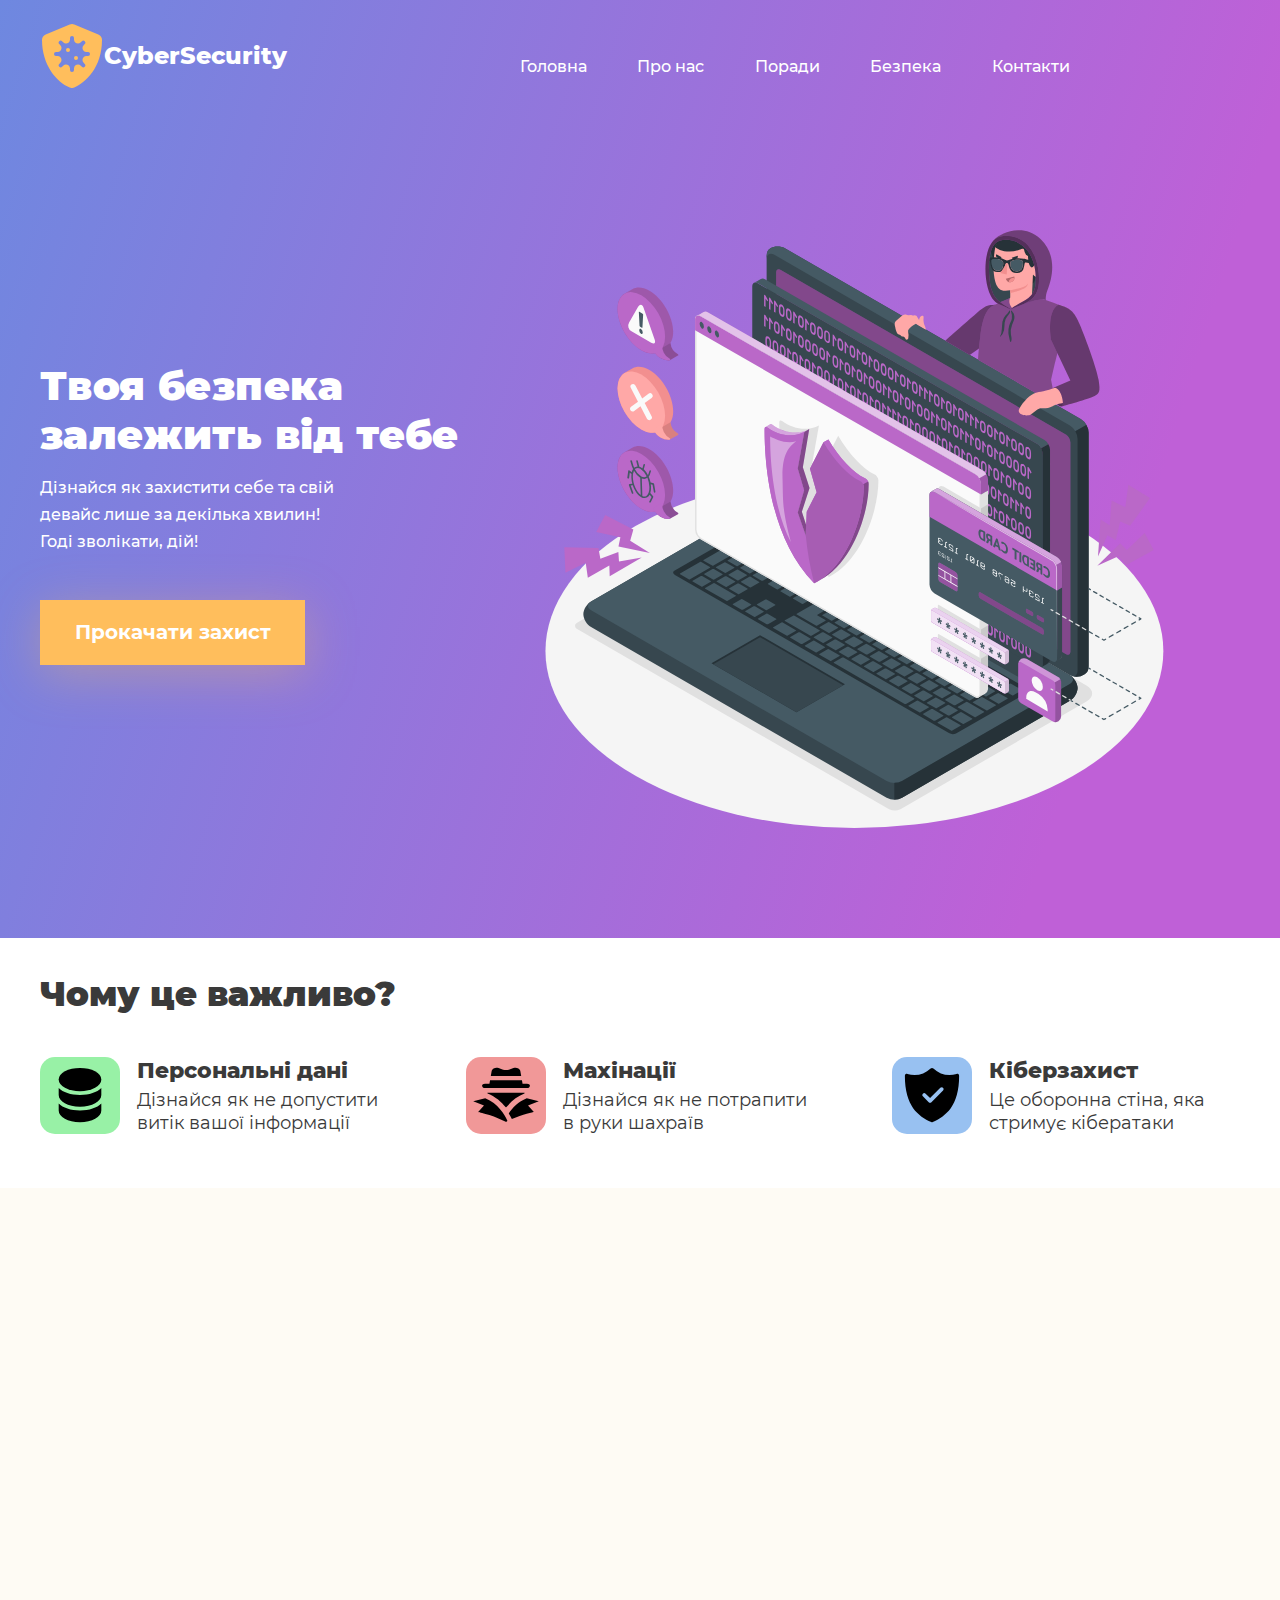
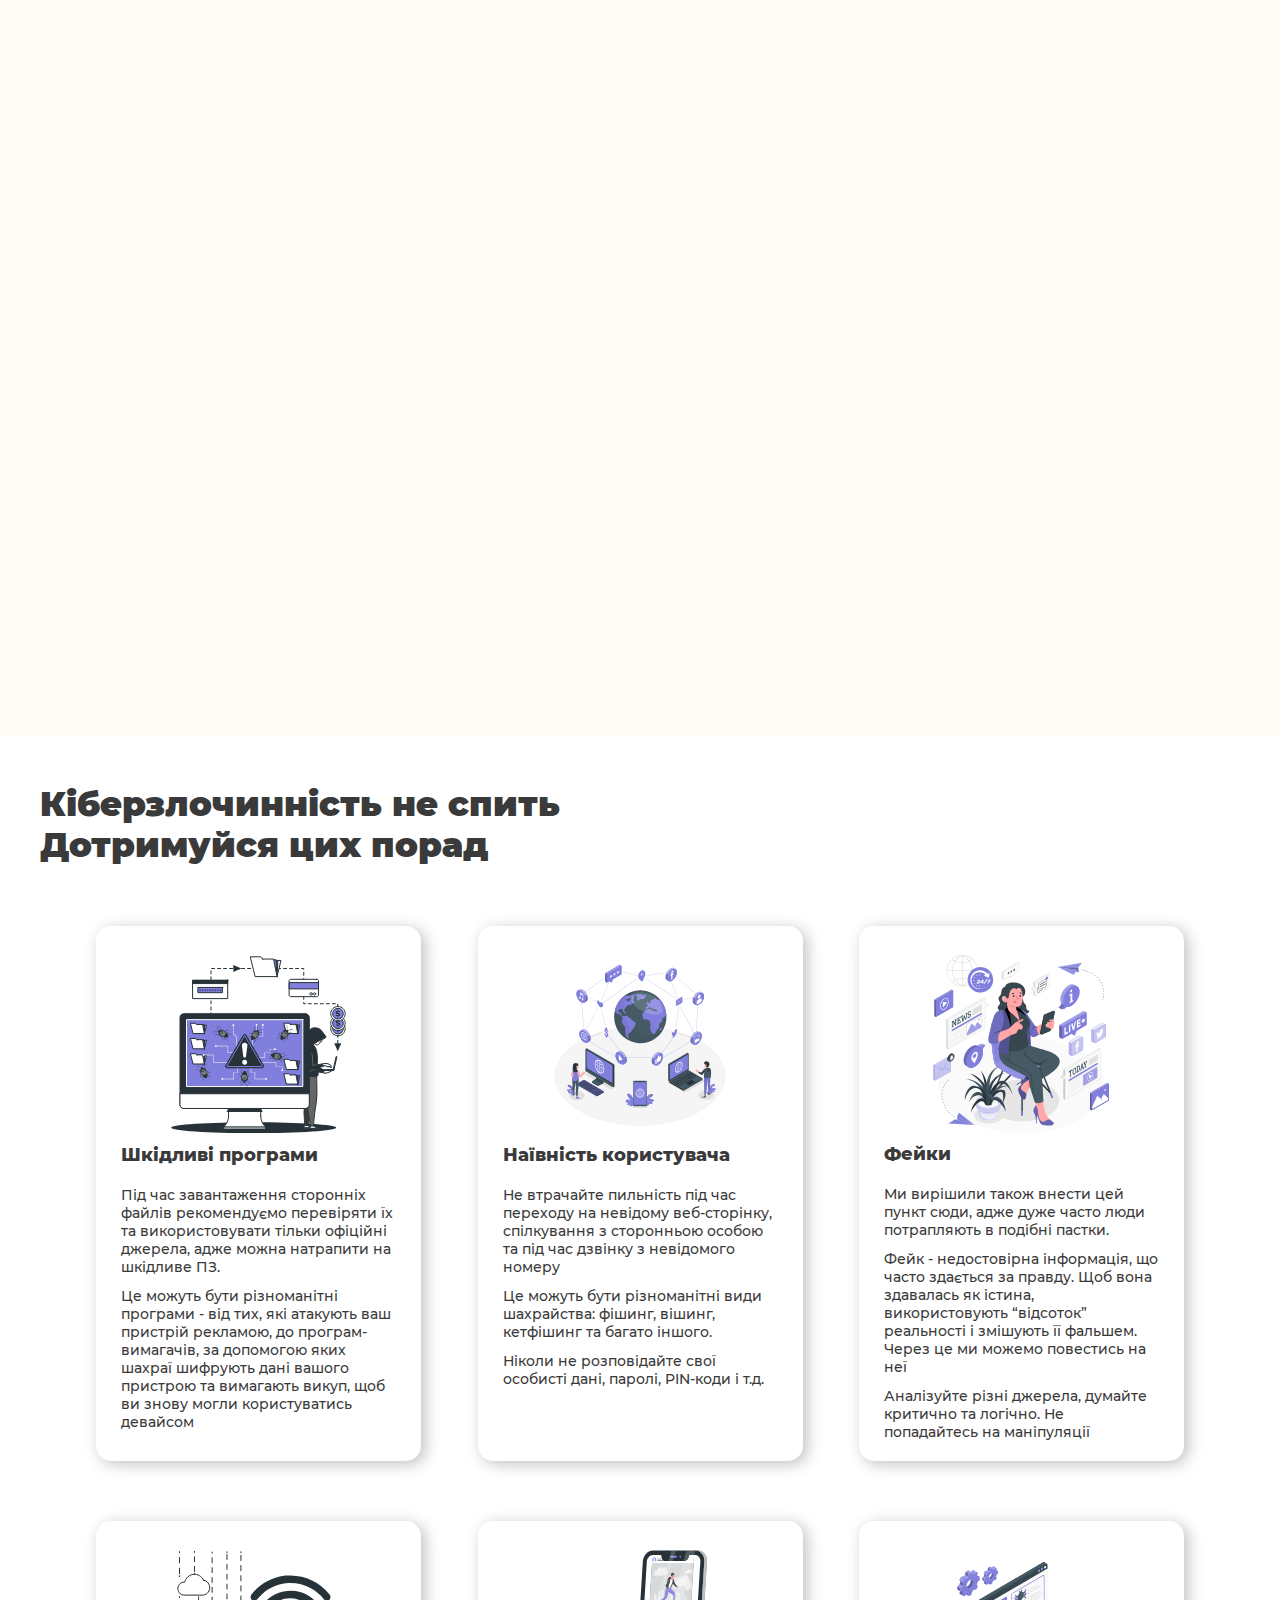
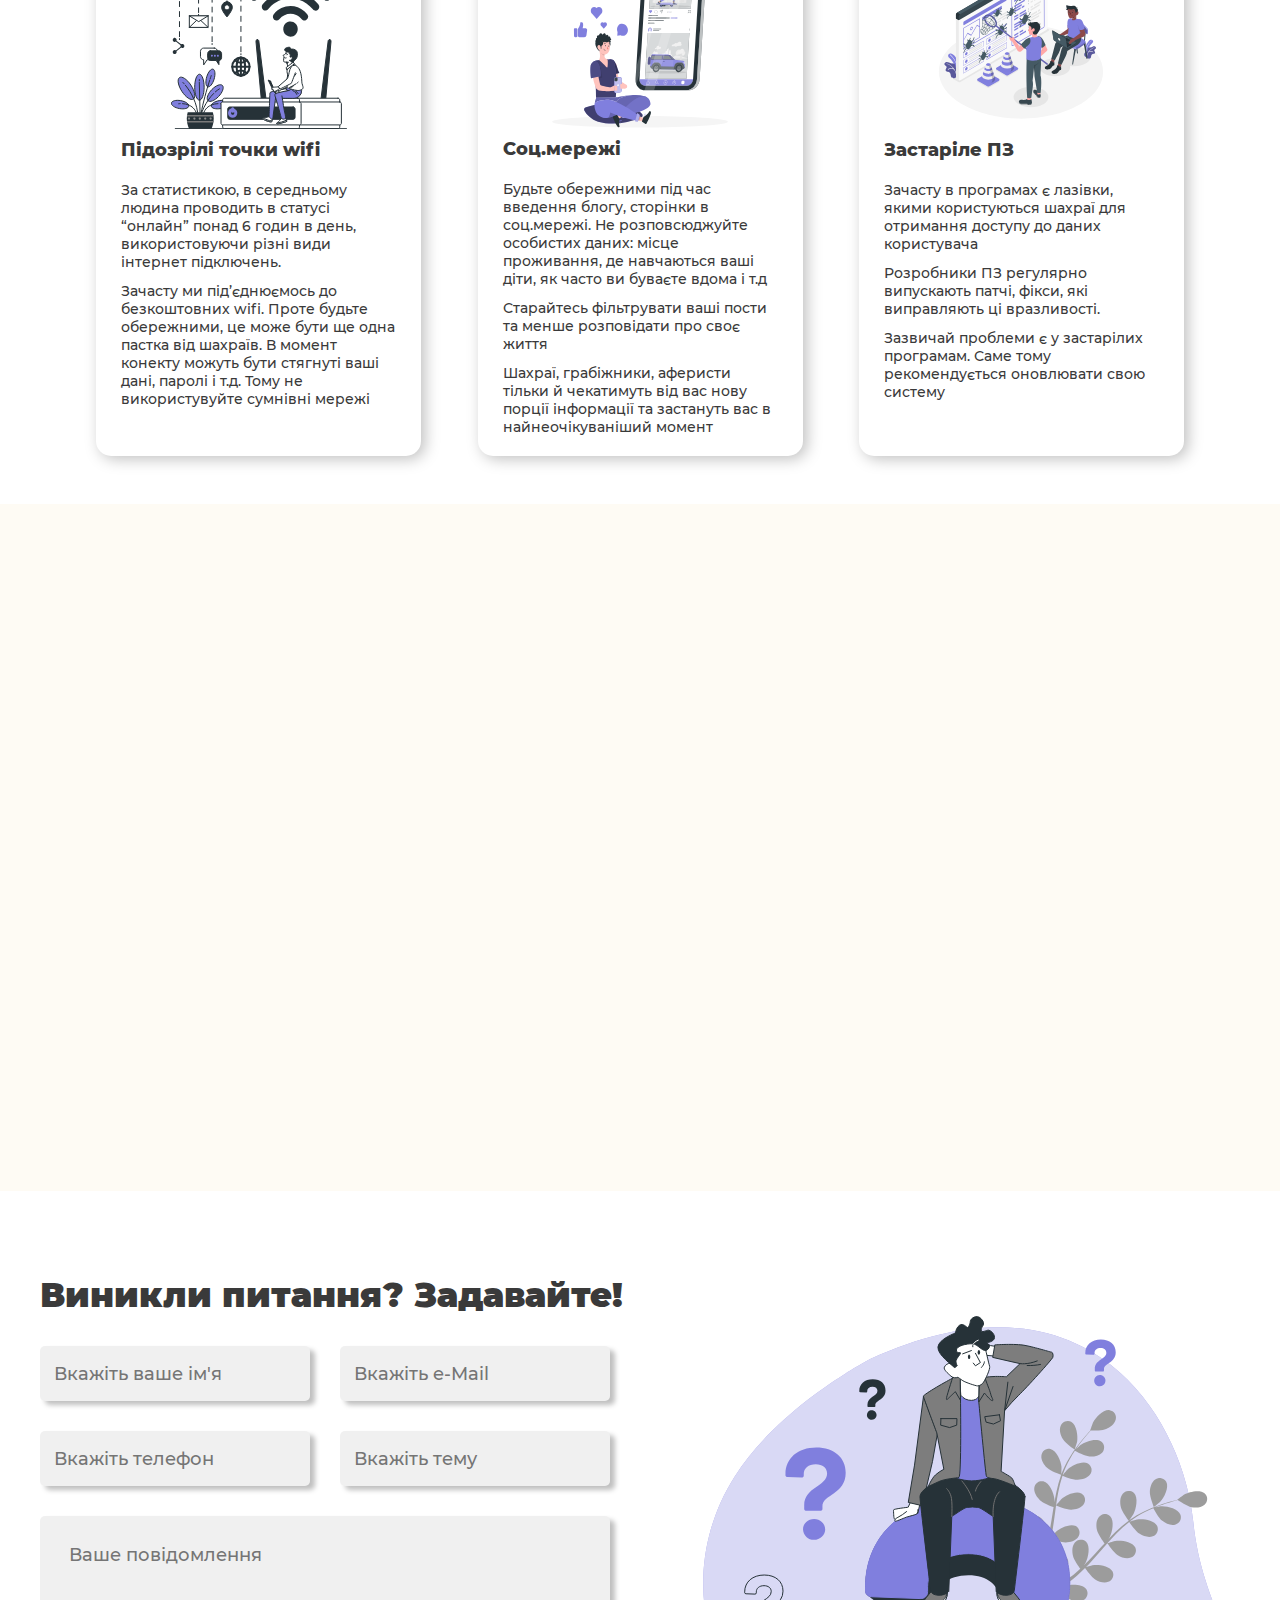
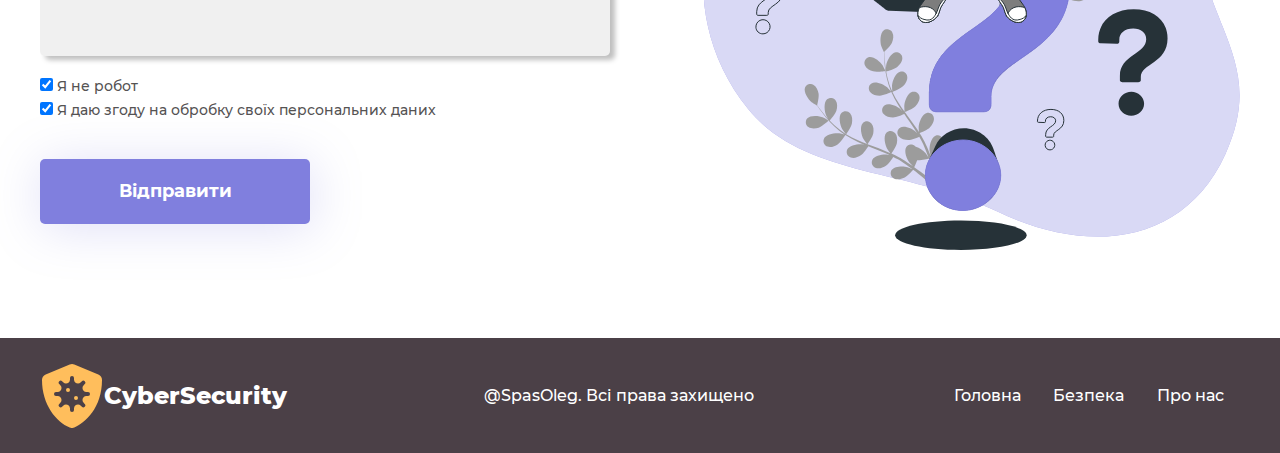
==== index.html @ 2ebd9d92 "Initial commit" ====
<!DOCTYPE html>
<html lang="en">
<head>
    <meta charset="UTF-8">
    <meta http-equiv="X-UA-Compatible" content="IE=edge">
    <meta name="viewport" content="width=device-width, initial-scale=1.0">
    <title>CyberSecurity</title>
    <link rel="stylesheet" href="./style/mainPage.css">
</head>
<body id="body">
    <section id="hero">
        <div class="wrapper">
            <div class="hero__content">
                <header>
                    <div class="header__logo">
                        <svg class="lg" xmlns="http://www.w3.org/2000/svg" viewBox="0 0 512 512"><path d="M224,192a16,16,0,1,0,16,16A16,16,0,0,0,224,192ZM466.5,83.68l-192-80A57.4,57.4,0,0,0,256.05,0a57.4,57.4,0,0,0-18.46,3.67l-192,80A47.93,47.93,0,0,0,16,128C16,326.5,130.5,463.72,237.5,508.32a48.09,48.09,0,0,0,36.91,0C360.09,472.61,496,349.3,496,128A48,48,0,0,0,466.5,83.68ZM384,256H371.88c-28.51,0-42.79,34.47-22.63,54.63l8.58,8.57a16,16,0,1,1-22.63,22.63l-8.57-8.58C306.47,313.09,272,327.37,272,355.88V368a16,16,0,0,1-32,0V355.88c0-28.51-34.47-42.79-54.63-22.63l-8.57,8.58a16,16,0,0,1-22.63-22.63l8.58-8.57c20.16-20.16,5.88-54.63-22.63-54.63H128a16,16,0,0,1,0-32h12.12c28.51,0,42.79-34.47,22.63-54.63l-8.58-8.57a16,16,0,0,1,22.63-22.63l8.57,8.58c20.16,20.16,54.63,5.88,54.63-22.63V112a16,16,0,0,1,32,0v12.12c0,28.51,34.47,42.79,54.63,22.63l8.57-8.58a16,16,0,0,1,22.63,22.63l-8.58,8.57C329.09,189.53,343.37,224,371.88,224H384a16,16,0,0,1,0,32Zm-96,0a16,16,0,1,0,16,16A16,16,0,0,0,288,256Z"/></svg>
                        <h2>CyberSecurity</h2>
                    </div>
                    <div class="navigation">
                        <nav id="overlay" class="header__nav">
                            <img src="./image/gamburger/close-button.svg" alt="menu" class="close-button"  id="close-menu">
                            <ul id="nav-menu" class="header__nav__list">
                                <li><a href="#hero">Головна</a></li>
                                <li><a href="#info-block">Про нас</a></li>
                                <li><a href="#advice-block">Поради</a></li>
                                <li><a href="./pages/upgradeSecurity.html">Безпека</a></li>
                                <li><a href="#form-block">Контакти</a></li>
                            </ul>
                        </nav>
                        <div class="navbar__toggle" id="open-menu">
                            <span class="bar"></span>
                            <span class="bar"></span>
                            <span class="bar"></span>
                        </div>
                    </div>
                </header>
                <main>
                    <div class="main__content">
                        <div class="hero__offer__block">
                            <h1 class="pageTitle _anim-items _anim-no-hide">Твоя безпека залежить від тебе</h1>
                            <p class="animHeroP _anim-items _anim-no-hide">Дізнайся як захистити себе та свій девайс лише за декілька хвилин! 
                                <br>Годі зволікати, дій!</p>
                            <button class='hero__btn _anim-items _anim-no-hide'><a href="./pages/upgradeSecurity.html">Прокачати захист</a></button>
                        </div>
                        <div class="hero__image _anim-no-hide _anim-items ">
                           <svg xmlns="http://www.w3.org/2000/svg" xmlns:xlink="http://www.w3.org/1999/xlink" viewBox="0 0 500 500"><defs><clipPath id="freepik--clip-path--inject-59"><path d="M187.39,289.3v11.41a3,3,0,0,1-1.34,2.32l-12,7c-.74.43-1.34.08-1.34-.77V297.85a3,3,0,0,1,1.34-2.32c3.27-1.88,8.7-5.12,12-7C186.79,288.1,187.39,288.45,187.39,289.3Z" style="fill:#BA68C8"></path></clipPath></defs><g id="freepik--Floor--inject-59"><ellipse id="freepik--floor--inject-59" cx="252" cy="356.11" rx="237.65" ry="136.15" style="fill:#f5f5f5"></ellipse></g><g id="freepik--Shadow--inject-59"><path id="freepik--shadow--inject-59" d="M216.55,477.81,73.49,395.05c-5.85-3.38-5.85-8.9,0-12.27l233.6-134.86a9.7,9.7,0,0,1,8.75,0l149.78,86.64a2.61,2.61,0,0,1,0,4.52L225.3,477.81A9.7,9.7,0,0,1,216.55,477.81Z" style="fill:#e0e0e0"></path></g><g id="freepik--Device--inject-59"><g id="freepik--Laptop--inject-59"><path d="M80.31,384.58c0,3.55,2.65,8,5.93,9.85L215.35,469a13.11,13.11,0,0,0,11.86,0L454.56,337.72c3.27-1.89,5.93-6.3,5.93-9.84s-2.66-8-5.93-9.85L325.45,243.47a13.11,13.11,0,0,0-11.86,0L86.24,374.73C83,376.62,80.31,381,80.31,384.58Z" style="fill:#37474f"></path><path d="M86.24,381.58l129.11,74.56a13.11,13.11,0,0,0,11.86,0L454.56,324.88c3.27-1.89,3.27-5,0-6.85L325.45,243.47a13.11,13.11,0,0,0-11.86,0L86.24,374.73C83,376.62,83,379.69,86.24,381.58Z" style="fill:#455a64"></path><path d="M221.28,457.57V470.4a12.15,12.15,0,0,1-5.93-1.41L86.24,394.43c-3.28-1.89-5.93-6.3-5.93-9.85,0-3.33,2.34-7.41,5.32-9.46-2.65,1.9-2.45,4.69.61,6.46l129.11,74.56A12,12,0,0,0,221.28,457.57Z" style="fill:#263238"></path><path d="M319.52,54.87V233.2a13.07,13.07,0,0,1-5.94,10.27L86.24,374.73a4.63,4.63,0,0,1-.7.36l-.07,0-.37.16a11.43,11.43,0,0,1-10.18-1.23c-3-2.24-3.08-3.66-3.08-7.65V188.05a13.15,13.15,0,0,1,5.93-10.26L305.12,46.53c3.27-1.89,8.41-2,11.49-.22S319.52,51.09,319.52,54.87Z" style="fill:#37474f"></path><path d="M319.52,54.86c0-3.77-2.66-5.3-5.93-3.42L86.23,182.71a12,12,0,0,0-4.18,4.43l-8.47-4.92h0a12.24,12.24,0,0,1,4.2-4.44L305.11,46.53c3.28-1.89,8.42-2,11.5-.21S319.52,51.09,319.52,54.86Z" style="fill:#455a64"></path><path d="M85.47,375.12l-.37.16a11.43,11.43,0,0,1-10.18-1.23c-3-2.24-3.08-3.66-3.08-7.65V188.05a12,12,0,0,1,1.74-5.83l8.47,4.9h0A12.18,12.18,0,0,0,80.31,193V371.31C80.31,374.79,82.55,376.36,85.47,375.12Z" style="fill:#263238"></path><path d="M89.43,189.54,308.62,63c2-1.14,3.56-.22,3.56,2V225.84a7.87,7.87,0,0,1-3.56,6.17L89.43,358.52c-2,1.14-3.56.22-3.56-2V195.71A7.87,7.87,0,0,1,89.43,189.54Z" style="fill:#BA68C8"></path><path d="M89.43,189.54,308.62,63c2-1.14,3.56-.22,3.56,2V225.84a7.87,7.87,0,0,1-3.56,6.17L89.43,358.52c-2,1.14-3.56.22-3.56-2V195.71A7.87,7.87,0,0,1,89.43,189.54Z" style="opacity:0.30000000000000004"></path><path d="M100.08,373.6l211-121.84a6.59,6.59,0,0,1,5.93,0l10.81,5.88c1.64.95,1.64,2.48,0,3.43l-212.44,121a6.61,6.61,0,0,1-5.94,0L100.08,377C98.44,376.08,98.44,374.54,100.08,373.6Z" style="fill:#37474f"></path><path d="M119.2,384.92l211-121.83a6,6,0,0,1,5.41-.3l54.93,31.72c1.36.78,1.13,2.18-.51,3.12L179.28,419.31a6.1,6.1,0,0,1-5.43.3L118.69,388C117.34,387.27,117.56,385.87,119.2,384.92Z" style="fill:#263238"></path><path d="M302.06,314.26l6.6-3.81c.28-.17.31-.41.06-.56l-6.32-3.65a1.05,1.05,0,0,0-1,0l-6.61,3.81c-.28.16-.3.41-.05.55l6.32,3.65A1.05,1.05,0,0,0,302.06,314.26Zm-9.65-13.2-6.61,3.82c-.28.16-.3.41-.05.55l6.32,3.65a1.08,1.08,0,0,0,1,0l6.6-3.82c.28-.16.31-.41.06-.55L293.37,301A1.05,1.05,0,0,0,292.41,301.06Zm-21.35,12.33-11.18,6.45c-.28.16-.3.41-.06.56l6.33,3.65a1.09,1.09,0,0,0,1,0l11.18-6.45c.28-.16.3-.41,0-.56L272,313.35A1.05,1.05,0,0,0,271.06,313.39Zm11.69-6.75-6.6,3.81c-.28.16-.31.41-.06.56l6.32,3.65a1.09,1.09,0,0,0,1,0l6.61-3.81c.28-.16.3-.41,0-.56l-6.32-3.65A1.05,1.05,0,0,0,282.75,306.64Zm-25.92,15-6.61,3.82c-.28.16-.3.41-.05.55l6.32,3.65a1.08,1.08,0,0,0,1,0l6.61-3.82c.28-.16.3-.41.05-.55l-6.32-3.65A1.08,1.08,0,0,0,256.83,321.6Zm-9.65,5.58L240.57,331c-.28.16-.31.41-.06.56l6.32,3.65a1.05,1.05,0,0,0,1,0l6.61-3.81c.28-.16.31-.41.06-.56l-6.32-3.64A1.05,1.05,0,0,0,247.18,327.18ZM272,342.07l6.61-3.82c.28-.16.31-.41.06-.55l-6.33-3.65a1.08,1.08,0,0,0-1,0l-6.6,3.82c-.28.16-.31.41-.06.55L271,342.1A1.05,1.05,0,0,0,272,342.07Zm-9.65,5.57,6.6-3.81c.28-.16.31-.41.06-.55l-6.32-3.65a1.05,1.05,0,0,0-1,0l-6.61,3.81c-.28.17-.31.41-.06.56l6.33,3.65A1.06,1.06,0,0,0,262.3,347.64Zm-9.66,5.58,6.61-3.82c.28-.16.3-.4.05-.55L253,345.2a1.08,1.08,0,0,0-1,0l-6.61,3.82c-.28.16-.3.41,0,.55l6.32,3.65A1.05,1.05,0,0,0,252.64,353.22ZM243,358.8l6.61-3.82c.28-.16.3-.41.06-.55l-6.33-3.65a1.05,1.05,0,0,0-1,0l-6.6,3.81c-.28.17-.31.41-.06.56l6.32,3.65A1.08,1.08,0,0,0,243,358.8Zm49.42-39L299,316c.28-.16.3-.41.05-.55l-6.32-3.65a1.05,1.05,0,0,0-1,0l-6.6,3.81c-.28.17-.31.42-.06.56l6.32,3.65A1.08,1.08,0,0,0,292.4,319.84Zm-10.79,16.65L296.35,328c.28-.16.3-.41,0-.55l-15.35-8.86a1.05,1.05,0,0,0-1,0l-7.62,4.4c-.28.16-.31.41-.06.56l8.13,4.69c.25.14.22.39-.06.55l-6.1,3.52c-.28.16-.3.41-.05.56l6.32,3.65A1.05,1.05,0,0,0,281.61,336.49Zm-44.09-3.74-6.61,3.82c-.28.16-.3.41-.06.55l6.33,3.65a1.05,1.05,0,0,0,1,0l6.6-3.82c.28-.16.31-.41.06-.55l-6.32-3.65A1.08,1.08,0,0,0,237.52,332.75Zm-9.66,5.58-6.61,3.81c-.28.17-.3.41-.05.56l6.32,3.65a1.05,1.05,0,0,0,1,0l6.61-3.81c.28-.16.3-.41,0-.55l-6.32-3.65A1.05,1.05,0,0,0,227.86,338.33Zm-53.44,59.53a1.09,1.09,0,0,0,1,0L182,394c.28-.16.31-.41.06-.56l-6.32-3.65a1.09,1.09,0,0,0-1,0l-6.61,3.81c-.28.16-.31.41-.06.56Zm-23.81-14.93L144,386.75c-.28.16-.31.41-.06.55l6.32,3.65a1.08,1.08,0,0,0,1,0l6.61-3.82c.28-.16.31-.41.06-.55l-6.32-3.65A1.05,1.05,0,0,0,150.61,382.93Zm12.24,11.18a1.08,1.08,0,0,0,1,0l6.61-3.82c.28-.16.31-.41.06-.55l-6.32-3.65a1.05,1.05,0,0,0-1,0l-6.61,3.82c-.28.16-.31.41-.06.55Zm26.65,6,6.6-3.81c.28-.17.31-.41.06-.56l-6.32-3.65a1.05,1.05,0,0,0-1,0l-6.61,3.81c-.28.16-.3.41-.05.56l6.32,3.64A1.05,1.05,0,0,0,189.5,400.1Zm-10.62,5.61a1.08,1.08,0,0,0,1,0l6.61-3.82c.28-.16.3-.41.05-.55l-6.32-3.65a1.05,1.05,0,0,0-1,0l-6.6,3.82c-.28.16-.31.41-.06.55Zm-18.62-28.35-6.6,3.81c-.28.16-.31.41-.06.55l6.32,3.65a1.05,1.05,0,0,0,1,0l6.61-3.81c.28-.17.3-.41.06-.56l-6.33-3.65A1.05,1.05,0,0,0,160.26,377.36Zm48.29-27.88-6.61,3.81c-.28.17-.31.41-.06.56l6.32,3.65a1.05,1.05,0,0,0,1,0l6.61-3.81c.28-.16.31-.41.06-.55l-6.32-3.65A1.05,1.05,0,0,0,208.55,349.48Zm-38.63,22.3-6.61,3.82c-.28.16-.3.41-.05.55l6.32,3.65a1.08,1.08,0,0,0,1,0l6.61-3.82c.28-.16.3-.41,0-.55l-6.32-3.65A1.05,1.05,0,0,0,169.92,371.78ZM218.2,343.9l-6.6,3.82c-.28.16-.31.41-.06.55l6.32,3.65a1.05,1.05,0,0,0,1,0l6.61-3.82c.28-.16.31-.41.06-.55l-6.33-3.65A1.08,1.08,0,0,0,218.2,343.9Zm-19.31,11.15-6.61,3.82c-.28.16-.3.41-.05.55l6.32,3.65a1.05,1.05,0,0,0,1,0l6.61-3.81c.28-.17.3-.41,0-.56L199.85,355A1.08,1.08,0,0,0,198.89,355.05Zm-9.66,5.58-6.6,3.81c-.28.17-.31.41-.06.56l6.32,3.65a1.08,1.08,0,0,0,1,0l6.61-3.82c.28-.16.31-.41.06-.55l-6.33-3.65A1.05,1.05,0,0,0,189.23,360.63Zm-9.65,5.58L173,370c-.28.16-.31.41-.06.55l6.32,3.65a1.05,1.05,0,0,0,1,0l6.61-3.81c.28-.17.31-.41.06-.56l-6.32-3.65A1.05,1.05,0,0,0,179.58,366.21ZM223.67,370l6.6-3.82c.29-.16.31-.41.06-.55L224,361.93a1.05,1.05,0,0,0-1,0l-6.61,3.81c-.28.17-.3.42-.05.56l6.32,3.65A1.08,1.08,0,0,0,223.67,370Zm90.09-81.21-6.61,3.81c-.28.16-.31.41-.06.56l6.32,3.65a1.09,1.09,0,0,0,1,0l6.61-3.81c.28-.16.31-.41.06-.56l-6.32-3.65A1.09,1.09,0,0,0,313.76,288.74Zm-11.69,6.75-6.61,3.81c-.28.16-.31.41-.06.55l6.32,3.65a1.05,1.05,0,0,0,1,0l6.61-3.81c.28-.17.31-.41.06-.56L303,295.45A1.05,1.05,0,0,0,302.07,295.49Zm21.34-12.33-6.6,3.82c-.28.16-.31.41-.06.55l6.32,3.65a1.08,1.08,0,0,0,1,0l6.61-3.82c.28-.16.3-.41.05-.55l-6.32-3.65A1.08,1.08,0,0,0,323.41,283.16ZM270,332.75l6.6-3.82c.29-.16.31-.41.06-.55l-6.32-3.65a1.05,1.05,0,0,0-1,0l-6.61,3.82c-.28.16-.3.41-.05.55l6.32,3.65A1.08,1.08,0,0,0,270,332.75Zm64-55.2a1.05,1.05,0,0,0-1,0l-6.61,3.81c-.28.16-.3.41,0,.56l6.32,3.64a1.05,1.05,0,0,0,1,0l6.6-3.81c.28-.16.31-.41.06-.56ZM233.32,364.37l6.61-3.81c.28-.17.31-.41.06-.56l-6.32-3.65a1.08,1.08,0,0,0-1,0l-6.61,3.82c-.28.16-.31.41-.06.55l6.32,3.65A1.05,1.05,0,0,0,233.32,364.37ZM351.75,296l6.6-3.82c.29-.16.31-.41.06-.55L352.09,288a1.08,1.08,0,0,0-1,0l-6.61,3.82c-.28.16-.3.41,0,.55l6.32,3.65A1.05,1.05,0,0,0,351.75,296Zm-18.69.36,6.61-3.81c.28-.17.3-.41.05-.56l-6.32-3.65a1.05,1.05,0,0,0-1,0l-6.6,3.81c-.28.16-.31.41-.06.55l6.32,3.65A1.05,1.05,0,0,0,333.06,296.36Zm10-13.59a1.05,1.05,0,0,0-1,0l-6.61,3.81c-.28.17-.3.42-.05.56l6.32,3.65a1.08,1.08,0,0,0,1,0l6.6-3.82c.28-.16.31-.41.06-.55Zm2-1.18,15.35,8.87a1.05,1.05,0,0,0,1,0l6.61-3.81c.28-.16.31-.41.06-.55l-15.35-8.87a1.08,1.08,0,0,0-1,0L345.15,281C344.87,281.2,344.84,281.45,345.09,281.59ZM322.79,294l-6.61,3.82c-.28.16-.31.41-.06.55l6.32,3.65a1.08,1.08,0,0,0,1,0l6.61-3.82c.28-.16.31-.41.06-.55l-6.32-3.65A1.05,1.05,0,0,0,322.79,294Zm-72.68,42-6.61,3.82c-.28.16-.31.41-.06.55l6.32,3.65a1.08,1.08,0,0,0,1,0l6.61-3.82c.28-.16.31-.41.06-.55l-6.32-3.65A1.08,1.08,0,0,0,250.11,335.91Zm91-34.3a1.05,1.05,0,0,0,1,0l6.61-3.81c.28-.16.3-.41.05-.55l-6.32-3.65a1.05,1.05,0,0,0-1,0l-6.6,3.81c-.28.17-.31.41-.06.56Zm-81.37,28.73-6.6,3.81c-.28.16-.31.41-.06.56l6.32,3.65a1.09,1.09,0,0,0,1,0l6.61-3.81c.28-.16.3-.41.05-.56l-6.32-3.65A1.09,1.09,0,0,0,259.76,330.34Zm-75.68,61.94a1.08,1.08,0,0,0,1,0l6.61-3.82c.28-.16.3-.41,0-.55l-6.32-3.65a1.08,1.08,0,0,0-1,0l-6.6,3.82c-.28.16-.31.41-.06.55Zm-11.23-11.76-6.61,3.81c-.28.16-.3.41-.05.55l6.32,3.65a1.05,1.05,0,0,0,1,0l6.61-3.81c.28-.17.3-.41,0-.56l-6.32-3.65A1.05,1.05,0,0,0,172.85,380.52Zm21.85,6.15,6.6-3.81c.29-.16.31-.41.06-.56L195,378.65a1.05,1.05,0,0,0-1,0l-6.61,3.81c-.28.16-.3.41-.05.56l6.32,3.64A1.05,1.05,0,0,0,194.7,386.67Zm9.65-5.57,6.61-3.82c.28-.16.31-.41.06-.55l-6.32-3.65a1.05,1.05,0,0,0-1,0l-6.61,3.82c-.28.16-.31.41-.06.55l6.32,3.65A1.08,1.08,0,0,0,204.35,381.1Zm9.66-5.58,6.61-3.81c.28-.17.3-.41.06-.56l-6.33-3.65a1.05,1.05,0,0,0-1,0l-6.6,3.81c-.28.16-.31.41-.06.55l6.32,3.65A1.05,1.05,0,0,0,214,375.52Zm-31.5-.58-6.61,3.81c-.28.17-.3.41-.06.56l6.33,3.65a1.08,1.08,0,0,0,1,0l6.6-3.82c.28-.16.31-.41.06-.55l-6.32-3.65A1.05,1.05,0,0,0,182.51,374.94Zm9.66-5.58-6.61,3.82c-.28.16-.31.41-.06.55l6.32,3.65a1.05,1.05,0,0,0,1,0l6.61-3.81c.28-.17.31-.41.06-.56l-6.32-3.65A1.08,1.08,0,0,0,192.17,369.36Zm38.62-22.3-6.6,3.82c-.29.16-.31.41-.06.55l6.32,3.65a1.05,1.05,0,0,0,1,0l6.61-3.82c.28-.16.3-.41,0-.55L231.75,347A1.08,1.08,0,0,0,230.79,347.06Zm-9.65,5.58-6.61,3.81c-.28.17-.31.41-.06.56l6.32,3.65a1.05,1.05,0,0,0,1,0l6.61-3.81c.28-.16.31-.41.06-.55l-6.32-3.65A1.05,1.05,0,0,0,221.14,352.64Zm19.31-11.15-6.61,3.81c-.28.16-.3.41-.05.56l6.32,3.65a1.05,1.05,0,0,0,1,0l6.6-3.81c.28-.16.31-.41.06-.56l-6.32-3.64A1.05,1.05,0,0,0,240.45,341.49Zm-38.63,22.3-6.6,3.81c-.29.17-.31.41-.06.56l6.32,3.65a1.05,1.05,0,0,0,1,0l6.61-3.81c.28-.16.3-.41,0-.55l-6.32-3.65A1.05,1.05,0,0,0,201.82,363.79Zm9.66-5.58L204.87,362c-.28.16-.3.41-.05.55l6.32,3.65a1.05,1.05,0,0,0,1,0l6.6-3.82c.28-.16.31-.41.06-.55l-6.32-3.65A1.08,1.08,0,0,0,211.48,358.21Zm-12.33,36.32,6.61-3.82c.28-.16.31-.41.06-.55l-6.32-3.65a1.05,1.05,0,0,0-1,0l-6.61,3.82c-.28.16-.31.41-.06.55l6.32,3.65A1.08,1.08,0,0,0,199.15,394.53Zm-50.92-2.41-6.32-3.65a1.05,1.05,0,0,0-1,0l-6.61,3.81c-.28.16-.3.41-.05.56l6.32,3.64a1.05,1.05,0,0,0,1,0l6.6-3.81C148.46,392.52,148.48,392.27,148.23,392.12Zm12.59,3.16-6.32-3.65a1.05,1.05,0,0,0-1,0l-10.17,5.86c-.28.17-.3.41-.05.56l6.32,3.65a1.08,1.08,0,0,0,1,0l10.16-5.87C161,395.67,161.07,395.43,160.82,395.28Zm-22-10.36-6.32-3.65a1.05,1.05,0,0,0-1,0L123.38,386c-.28.17-.3.41,0,.56l6.32,3.65a1.05,1.05,0,0,0,1,0l8.13-4.69C139,385.31,139.05,385.06,138.8,384.92Zm6.23-3.6a1.09,1.09,0,0,0,1,0l6.61-3.81c.28-.16.3-.41.06-.56l-6.33-3.65a1.09,1.09,0,0,0-1,0l-6.6,3.81c-.28.16-.31.41-.06.56ZM172.39,399l-6.32-3.65a1.08,1.08,0,0,0-1,0l-12.71,7.34c-.28.16-.3.41-.05.55l6.32,3.65a1.05,1.05,0,0,0,1,0l12.7-7.34C172.62,399.42,172.64,399.17,172.39,399Zm4.46,7.85-6.32-3.65a1.05,1.05,0,0,0-1,0L161.43,408c-.28.16-.3.41-.05.56l6.32,3.65a1.09,1.09,0,0,0,1,0l8.13-4.69C177.07,407.28,177.1,407,176.85,406.88Zm40-67a1.05,1.05,0,0,0,1,0L224.4,336c.28-.17.3-.41,0-.56l-6.32-3.65a1.08,1.08,0,0,0-1,0l-6.6,3.82c-.29.16-.31.41-.06.55ZM197.52,351a1.05,1.05,0,0,0,1,0l6.6-3.81c.28-.17.31-.41.06-.56L198.82,343a1.05,1.05,0,0,0-1,0l-6.61,3.81c-.28.16-.3.41-.05.55Zm-42.83,24.73a1.08,1.08,0,0,0,1,0l6.6-3.82c.29-.16.31-.41.06-.55L156,367.69a1.08,1.08,0,0,0-1,0l-6.61,3.82c-.28.16-.3.41,0,.55Zm52.48-30.3a1.08,1.08,0,0,0,1,0l6.61-3.82c.28-.16.31-.41.06-.55l-6.32-3.65a1.05,1.05,0,0,0-1,0l-6.61,3.81c-.28.17-.31.41-.06.56Zm-19.31,11.15a1.08,1.08,0,0,0,1,0l6.61-3.82c.28-.16.3-.41,0-.55l-6.32-3.65a1.05,1.05,0,0,0-1,0l-6.6,3.81c-.29.17-.31.42-.06.56Zm-6.27,50.68a1.05,1.05,0,0,0-1,0l-10.17,5.87c-.28.16-.3.41-.05.55l6.32,3.65a1.08,1.08,0,0,0,1,0l10.16-5.87c.28-.16.31-.41.06-.56ZM174,364.59a1.08,1.08,0,0,0,1,0l6.61-3.82c.28-.16.3-.41.06-.55l-6.33-3.65a1.05,1.05,0,0,0-1,0l-6.6,3.82c-.28.16-.31.41-.06.55Zm-9.66,5.58a1.09,1.09,0,0,0,1,0l6.61-3.81c.28-.16.31-.41.06-.56l-6.32-3.65a1.05,1.05,0,0,0-1,0L158.08,366c-.28.16-.31.41-.06.56ZM360.49,304a1.05,1.05,0,0,0-1,0l-16.26,9.39c-.28.16-.31.41-.06.55l6.32,3.65a1.08,1.08,0,0,0,1,0l16.27-9.39c.28-.17.3-.41.05-.56Zm-21.34,12.33a1.05,1.05,0,0,0-1,0l-6.61,3.82c-.28.16-.31.41-.06.55l6.32,3.65a1.08,1.08,0,0,0,1,0l6.61-3.82c.28-.16.31-.41.06-.55ZM208.81,389l6.61-3.81c.28-.17.3-.41.05-.56l-6.32-3.65a1.05,1.05,0,0,0-1,0l-6.6,3.81c-.28.16-.31.41-.06.55l6.32,3.65A1.05,1.05,0,0,0,208.81,389Zm111-61.49a1.05,1.05,0,0,0-1,0l-6.6,3.82c-.28.16-.31.41-.06.55l6.32,3.65a1.08,1.08,0,0,0,1,0l6.61-3.82c.28-.16.3-.41,0-.55Zm50.32-29a1.05,1.05,0,0,0-1,0l-6.61,3.82c-.28.16-.3.41-.05.55l6.32,3.65a1.08,1.08,0,0,0,1,0l6.6-3.82c.29-.16.31-.41.06-.55Zm16-1.93-15.35-8.86a1.08,1.08,0,0,0-1,0l-6.61,3.82c-.28.16-.31.41-.06.55l15.35,8.86a1.05,1.05,0,0,0,1,0l6.61-3.81C386.35,296.87,386.38,296.63,386.13,296.48ZM283.75,348.29a1.05,1.05,0,0,0-1,0L274.66,353c-.28.16-.31.41-.06.55l6.32,3.65a1.05,1.05,0,0,0,1,0L290,352.5c.28-.17.31-.41.06-.56Zm24.39-14.08a1.05,1.05,0,0,0-1,0L297,340.11c-.28.16-.31.41-.06.55l6.32,3.65a1.05,1.05,0,0,0,1,0l10.17-5.87c.28-.16.3-.41,0-.55Zm-46.76,27a1.06,1.06,0,0,0-1,0L206,392.63c-.28.17-.3.42,0,.56l6.32,3.65a1.08,1.08,0,0,0,1,0l54.38-31.4c.28-.16.31-.41.06-.56ZM204,394.36a1.05,1.05,0,0,0-1,0l-8.13,4.69c-.28.16-.31.41-.06.55l6.32,3.65a1.05,1.05,0,0,0,1,0l8.14-4.69c.28-.17.3-.41.05-.56Zm68.62-39.61a1.05,1.05,0,0,0-1,0l-8.14,4.7c-.28.16-.3.41-.05.55l6.32,3.65a1.08,1.08,0,0,0,1,0l8.13-4.7c.28-.16.31-.41.06-.55Zm-79.8,46.07a1.05,1.05,0,0,0-1,0l-8.13,4.7c-.28.16-.31.41-.06.55l6.32,3.65a1.08,1.08,0,0,0,1,0L199,405c.29-.16.31-.41.06-.55Zm102.16-59a1.05,1.05,0,0,0-1,0l-8.13,4.7c-.28.16-.31.41-.06.55l6.32,3.65a1.08,1.08,0,0,0,1,0l8.13-4.7c.28-.16.31-.41.06-.55Zm34.56-20a1.05,1.05,0,0,0-1,0l-6.61,3.81c-.28.16-.3.41-.05.55l6.32,3.65a1.05,1.05,0,0,0,1,0l6.6-3.81c.29-.17.31-.41.06-.56Zm21.63-15.09,6.61-3.82c.28-.16.3-.41,0-.55l-6.32-3.65a1.08,1.08,0,0,0-1,0l-6.6,3.82c-.28.16-.31.41-.06.55l6.32,3.65A1.08,1.08,0,0,0,351.12,306.79Zm-39.41,1.9,6.61-3.82c.28-.16.31-.41.06-.55l-6.32-3.65a1.05,1.05,0,0,0-1,0l-6.61,3.81c-.28.17-.31.41-.06.56l6.32,3.65A1.08,1.08,0,0,0,311.71,308.69Zm-25.65,35.66,19.32-11.15c.28-.16.3-.41.05-.56L299.11,329a1.05,1.05,0,0,0-1,0l-19.31,11.15c-.28.16-.31.41-.06.55l6.32,3.65A1.08,1.08,0,0,0,286.06,344.35Zm54.44-32a1.05,1.05,0,0,0,1,0l6.61-3.81c.28-.16.31-.41.06-.56l-6.32-3.65a1.09,1.09,0,0,0-1,0l-6.61,3.81c-.28.16-.31.41-.06.56Zm-8.07-5.25,6.61-3.82c.28-.16.31-.41.06-.55l-6.32-3.65a1.08,1.08,0,0,0-1,0L325.21,303c-.28.16-.31.41-.06.55l6.32,3.65A1.05,1.05,0,0,0,332.43,307.15Zm-56,42.77,6.6-3.81c.29-.16.31-.41.06-.55l-6.32-3.65a1.05,1.05,0,0,0-1,0l-6.61,3.81c-.28.16-.3.41-.05.56l6.32,3.65A1.05,1.05,0,0,0,276.41,349.92Zm42.75-25.2a1.08,1.08,0,0,0,1,0l6.6-3.82c.29-.16.31-.41.06-.55l-6.32-3.65a1.08,1.08,0,0,0-1,0l-6.61,3.82c-.28.16-.3.41-.05.55Zm-91,53.08,6.61-3.81c.28-.17.31-.41.06-.56l-6.32-3.65a1.08,1.08,0,0,0-1,0l-6.61,3.82c-.28.16-.31.41-.06.55l6.32,3.65A1.05,1.05,0,0,0,228.12,377.8Zm9.66-5.57,6.61-3.82c.28-.16.3-.41.05-.55l-6.32-3.65a1.05,1.05,0,0,0-1,0l-6.6,3.81c-.28.17-.31.41-.06.56l6.32,3.65A1.08,1.08,0,0,0,237.78,372.23Zm-19.31,11.15,6.6-3.82c.29-.16.31-.41.06-.55l-6.32-3.65a1.05,1.05,0,0,0-1,0l-6.61,3.81c-.28.17-.3.41-.05.56l6.32,3.65A1.08,1.08,0,0,0,218.47,383.38Zm38.62-22.31,6.61-3.81c.28-.16.31-.41.06-.55l-6.32-3.65a1.05,1.05,0,0,0-1,0l-6.61,3.81c-.28.17-.31.41-.06.56l6.32,3.65A1.05,1.05,0,0,0,257.09,361.07Zm-9.65,5.58,6.6-3.82c.29-.16.31-.4.06-.55l-6.32-3.65a1.08,1.08,0,0,0-1,0l-6.61,3.82c-.28.16-.3.41-.05.55l6.32,3.65A1.05,1.05,0,0,0,247.44,366.65Zm19.31-11.15,6.61-3.82c.28-.16.3-.41.06-.55l-6.33-3.65a1.08,1.08,0,0,0-1,0l-6.6,3.82c-.28.16-.31.41-.06.55l6.32,3.65A1.05,1.05,0,0,0,266.75,355.5Zm52.7-77.56a1.08,1.08,0,0,0,1,0l6.61-3.82c.28-.16.3-.41.05-.55l-1.68-1a1.09,1.09,0,0,0-1,0l-6.61,3.81c-.28.16-.3.41-.05.56Zm-48,30.39a1.05,1.05,0,0,0,1,0l6.61-3.81c.28-.16.3-.41.05-.55l-6.32-3.65a1.05,1.05,0,0,0-1,0l-6.6,3.81c-.28.17-.31.41-.06.56Zm19.31-11.15a1.05,1.05,0,0,0,1,0l6.61-3.81c.28-.16.31-.41.06-.55l-6.32-3.65a1.05,1.05,0,0,0-1,0L284.5,293c-.28.17-.31.41-.06.56Zm-31.1,18a1.05,1.05,0,0,0,1,0l6.61-3.81c.28-.16.3-.41,0-.56L261,307.08a1.05,1.05,0,0,0-1,0l-6.61,3.81c-.28.16-.3.41,0,.56Zm21.45-12.39a1.05,1.05,0,0,0,1,0l6.6-3.82c.28-.16.31-.41.06-.55l-6.32-3.65a1.08,1.08,0,0,0-1,0l-6.61,3.82c-.28.16-.3.41,0,.55Zm-40.76,23.54a1.06,1.06,0,0,0,1,0l6.6-3.81c.28-.16.31-.41.06-.56l-6.32-3.64a1.05,1.05,0,0,0-1,0l-6.61,3.81c-.28.17-.31.41-.06.56Zm9.65-5.58a1.08,1.08,0,0,0,1,0l6.61-3.82c.28-.16.31-.41.06-.55l-6.33-3.65a1.08,1.08,0,0,0-1,0l-6.6,3.82c-.28.16-.31.41-.06.55Zm50.13-31.62a1.08,1.08,0,0,0,1,0l6.61-3.82c.28-.16.31-.41.06-.55l-1.68-1a1.05,1.05,0,0,0-1,0l-6.61,3.81c-.28.17-.31.41-.06.56Zm29-16.73a1.05,1.05,0,0,0,1,0l6.61-3.81c.28-.17.31-.41.06-.56l-1.68-1a1.08,1.08,0,0,0-1,0l-6.61,3.82c-.28.16-.31.41-.06.55ZM342.38,280a1.08,1.08,0,0,0,1,0l6.61-3.82c.28-.16.31-.41.06-.55L343.69,272a1.05,1.05,0,0,0-1,0l-6.61,3.82c-.28.16-.31.41-.06.55Zm18.4,21.18,6.6-3.81c.29-.16.31-.41.06-.56l-6.32-3.65a1.09,1.09,0,0,0-1,0L353.55,297c-.28.16-.3.41-.05.56l6.32,3.65A1.09,1.09,0,0,0,360.78,301.21Zm-51-17.7a1.05,1.05,0,0,0,1,0l6.61-3.81c.28-.17.3-.41.06-.56l-1.69-1a1.08,1.08,0,0,0-1,0l-6.6,3.82c-.29.16-.31.41-.06.55Zm-79.1,48.35a1.05,1.05,0,0,0,1,0l6.61-3.82c.28-.16.3-.41.05-.55L232,323.81a1.08,1.08,0,0,0-1,0l-6.61,3.82c-.28.16-.3.41,0,.55Z" style="fill:#455a64"></path><polygon points="259.27 381.67 260.62 382.45 296.61 403.22 360.6 366.27 361.93 365.51 324.59 343.96 259.27 381.67" style="fill:#263238"></polygon><polygon points="260.62 382.45 296.61 403.22 360.6 366.27 324.59 345.5 260.62 382.45" style="fill:#37474f"></polygon></g></g><g id="freepik--Screen--inject-59"><g id="freepik--code-window--inject-59"><g id="freepik--Window--inject-59"><path d="M330.54,75.22a1.59,1.59,0,0,0-.07-.39.14.14,0,0,0,0-.09,1.91,1.91,0,0,0-.1-.38,2,2,0,0,0-.25-.54.7.7,0,0,0-.15-.23.44.44,0,0,0-.12-.15,1.24,1.24,0,0,0-.28-.28l0,0a1.47,1.47,0,0,0-.36-.21,3.09,3.09,0,0,0-2.88.36L111.23,197c-2.35,1.36-4.27,4.68-4.27,9.44V366.27a2.89,2.89,0,0,0,1.54,2.57l.18.13.23.12a1.4,1.4,0,0,0,.36.13,2.59,2.59,0,0,0,.55.07,2.78,2.78,0,0,0,1.41-.41l.12-.06h0l4.07-2.35L326.29,245.08a9.44,9.44,0,0,0,4.28-7.41V75.75C330.57,75.57,330.55,75.39,330.54,75.22Z" style="fill:#37474f"></path><path d="M326.29,73.29,111.24,197a8.69,8.69,0,0,0-2.91,3.22l-5.53-3.19a8.43,8.43,0,0,1,3-3.12L320.83,70.19a3,3,0,0,1,3.11-.25c.76.47,4.31,2.49,5.21,3A3.07,3.07,0,0,0,326.29,73.29Z" style="fill:#455a64"></path><path d="M108.45,368.82l0,0a.57.57,0,0,1-.13-.1,2.78,2.78,0,0,1-1.33-2.42V212.72l-1-.57,1,.57v-6.64a15.36,15.36,0,0,1,1.37-5.84l-5.53-3.19a8.82,8.82,0,0,0-1.3,4.27v8.19h0V362.19a4.46,4.46,0,0,0,.05.63,4.52,4.52,0,0,0,2.23,3.31l4.5,2.61.22.12Z" style="fill:#263238"></path></g><g id="freepik--binary-code--inject-59"><path d="M120.52,201.46c0,.16,0,.33,0,.53v1.2c0,.19,0,.37,0,.54a11.31,11.31,0,0,1-.14,1.45,6,6,0,0,1-.38,1.31,4.65,4.65,0,0,1-.68,1.12,3.58,3.58,0,0,1-1,.85,1.85,1.85,0,0,1-1,.33.89.89,0,0,1-.68-.33,2.05,2.05,0,0,1-.38-.88,7.7,7.7,0,0,1-.14-1.28c0-.32,0-.68,0-1.1s0-.78,0-1.11a11.47,11.47,0,0,1,.14-1.46,6.3,6.3,0,0,1,.38-1.34,4.78,4.78,0,0,1,.68-1.13,3.76,3.76,0,0,1,1-.87,2.06,2.06,0,0,1,1-.33,1,1,0,0,1,.68.34,2.06,2.06,0,0,1,.38.87A8,8,0,0,1,120.52,201.46Zm-3.34,4.13a2.62,2.62,0,0,0,.29,1.25c.16.25.44.25.82,0a1.82,1.82,0,0,0,.83-1,5,5,0,0,0,.28-1.58c0-.33,0-.69,0-1.08s0-.75,0-1.06a2.54,2.54,0,0,0-.28-1.26c-.16-.24-.44-.25-.83,0a1.89,1.89,0,0,0-.82,1,5.31,5.31,0,0,0-.29,1.59c0,.33,0,.69,0,1.08S117.17,205.27,117.18,205.59Z" style="fill:#BA68C8"></path><path d="M126,198.31v2.27a11.45,11.45,0,0,1-.15,1.46,6.2,6.2,0,0,1-.38,1.31,4.41,4.41,0,0,1-.68,1.12,3.85,3.85,0,0,1-1,.85,1.88,1.88,0,0,1-1,.33.88.88,0,0,1-.67-.34,2,2,0,0,1-.38-.87,7.76,7.76,0,0,1-.15-1.29c0-.31,0-.68,0-1.09s0-.78,0-1.11a11.8,11.8,0,0,1,.15-1.47,5.68,5.68,0,0,1,.38-1.33,4.81,4.81,0,0,1,.67-1.14,3.61,3.61,0,0,1,1-.86,2,2,0,0,1,1-.33.88.88,0,0,1,.68.33,2.05,2.05,0,0,1,.38.88A7.63,7.63,0,0,1,126,198.31Zm-3.34,4.13a2.52,2.52,0,0,0,.29,1.26c.16.24.43.25.82,0a1.84,1.84,0,0,0,.82-1,5,5,0,0,0,.29-1.59c0-.33,0-.68,0-1.08s0-.74,0-1.06a2.51,2.51,0,0,0-.29-1.25c-.16-.24-.43-.25-.82,0a1.81,1.81,0,0,0-.82,1,5,5,0,0,0-.29,1.58c0,.33,0,.69,0,1.08S122.62,202.13,122.63,202.44Z" style="fill:#BA68C8"></path><path d="M131.41,195.17c0,.16,0,.34,0,.53v1.2c0,.19,0,.37,0,.54a11.14,11.14,0,0,1-.14,1.45,5.61,5.61,0,0,1-.39,1.32,4.38,4.38,0,0,1-.67,1.12,3.93,3.93,0,0,1-1,.85,2,2,0,0,1-1,.33.94.94,0,0,1-.68-.34,2.05,2.05,0,0,1-.38-.88A7.7,7.7,0,0,1,127,200c0-.32,0-.68,0-1.09s0-.79,0-1.12a11.47,11.47,0,0,1,.14-1.46,6.3,6.3,0,0,1,.38-1.34,4.78,4.78,0,0,1,.68-1.13,3.76,3.76,0,0,1,1-.87,1.94,1.94,0,0,1,1-.32.86.86,0,0,1,.67.33,1.94,1.94,0,0,1,.39.88A7.7,7.7,0,0,1,131.41,195.17Zm-3.33,4.13a2.57,2.57,0,0,0,.28,1.26c.17.24.44.25.82,0a1.8,1.8,0,0,0,.83-1,5,5,0,0,0,.28-1.59c0-.33,0-.69,0-1.08s0-.74,0-1.06a2.57,2.57,0,0,0-.28-1.26c-.16-.24-.44-.25-.83,0a1.87,1.87,0,0,0-.82,1,5,5,0,0,0-.28,1.59c0,.33,0,.69,0,1.08S128.07,199,128.08,199.3Z" style="fill:#BA68C8"></path><path d="M132.14,194.3a.3.3,0,0,1,0-.22.71.71,0,0,1,.09-.28l1.8-3.22c0-.08.09-.15.13-.22a.41.41,0,0,1,.16-.16l.64-.37a.11.11,0,0,1,.16,0,.28.28,0,0,1,.06.2v8.23a.71.71,0,0,1-.06.28.45.45,0,0,1-.16.19l-.67.39a.13.13,0,0,1-.16,0,.29.29,0,0,1-.06-.21v-6.29l-1.18,2.09a.33.33,0,0,1-.16.17.13.13,0,0,1-.15,0Z" style="fill:#BA68C8"></path><path d="M140.68,189.82c0,.16,0,.33,0,.53v1.2c0,.19,0,.37,0,.54a13.44,13.44,0,0,1-.14,1.45,6.13,6.13,0,0,1-.39,1.32,4.44,4.44,0,0,1-.67,1.11,3.78,3.78,0,0,1-1,.86,2.06,2.06,0,0,1-1,.33.94.94,0,0,1-.68-.34,2.05,2.05,0,0,1-.38-.88,7.7,7.7,0,0,1-.14-1.28c0-.32,0-.68,0-1.1s0-.78,0-1.11a11.47,11.47,0,0,1,.14-1.46,6.3,6.3,0,0,1,.38-1.34,4.78,4.78,0,0,1,.68-1.13,3.62,3.62,0,0,1,1-.87,2.06,2.06,0,0,1,1-.33.92.92,0,0,1,.67.34,2.07,2.07,0,0,1,.39.87A9.26,9.26,0,0,1,140.68,189.82ZM137.34,194a2.62,2.62,0,0,0,.29,1.25c.16.25.44.25.82,0a1.82,1.82,0,0,0,.83-1,5,5,0,0,0,.28-1.58c0-.33,0-.69,0-1.08s0-.74,0-1.06a2.54,2.54,0,0,0-.28-1.26c-.16-.24-.44-.25-.83,0a1.89,1.89,0,0,0-.82,1,5.31,5.31,0,0,0-.29,1.59c0,.33,0,.69,0,1.08S137.33,193.63,137.34,194Z" style="fill:#BA68C8"></path><path d="M141.41,189a.32.32,0,0,1,0-.23.66.66,0,0,1,.09-.27l1.8-3.22.13-.23a.53.53,0,0,1,.15-.15l.65-.38a.13.13,0,0,1,.16,0,.33.33,0,0,1,.06.21v8.23a.71.71,0,0,1-.06.28.45.45,0,0,1-.16.19l-.67.39a.13.13,0,0,1-.16,0,.29.29,0,0,1-.06-.21v-6.29l-1.18,2.09a.33.33,0,0,1-.16.17.13.13,0,0,1-.15-.05Z" style="fill:#BA68C8"></path><path d="M150,184.47c0,.16,0,.33,0,.53v1.2c0,.19,0,.37,0,.54a11.29,11.29,0,0,1-.15,1.45,5.52,5.52,0,0,1-.38,1.31,4.25,4.25,0,0,1-.68,1.12,3.41,3.41,0,0,1-1,.85,1.87,1.87,0,0,1-1,.33.89.89,0,0,1-.68-.33,2.05,2.05,0,0,1-.38-.88,6.77,6.77,0,0,1-.14-1.28c0-.32,0-.68,0-1.1s0-.78,0-1.11a9.9,9.9,0,0,1,.14-1.46,6.3,6.3,0,0,1,.38-1.34,4.78,4.78,0,0,1,.68-1.13,3.62,3.62,0,0,1,1-.87,2.06,2.06,0,0,1,1-.33.92.92,0,0,1,.68.34,2,2,0,0,1,.38.87A7.89,7.89,0,0,1,150,184.47Zm-3.34,4.13a2.62,2.62,0,0,0,.29,1.25c.16.25.44.25.82,0a1.87,1.87,0,0,0,.83-1,5,5,0,0,0,.28-1.58c0-.33,0-.69,0-1.08s0-.75,0-1.06a2.54,2.54,0,0,0-.28-1.26c-.17-.24-.44-.25-.83,0a1.89,1.89,0,0,0-.82,1,5.31,5.31,0,0,0-.29,1.59c0,.33,0,.69,0,1.08S146.6,188.28,146.61,188.6Z" style="fill:#BA68C8"></path><path d="M155.39,181.32c0,.16,0,.34,0,.53v1.2c0,.2,0,.38,0,.54a9.9,9.9,0,0,1-.14,1.46,6.2,6.2,0,0,1-.38,1.31,4.41,4.41,0,0,1-.68,1.12,3.85,3.85,0,0,1-1,.85,1.88,1.88,0,0,1-1,.33.88.88,0,0,1-.67-.34,2,2,0,0,1-.38-.87,7.76,7.76,0,0,1-.15-1.29c0-.31,0-.68,0-1.09s0-.78,0-1.11a11.8,11.8,0,0,1,.15-1.47,5.68,5.68,0,0,1,.38-1.33,4.62,4.62,0,0,1,.67-1.14,3.61,3.61,0,0,1,1-.86,1.91,1.91,0,0,1,1-.33.88.88,0,0,1,.68.33,2.05,2.05,0,0,1,.38.88A6.77,6.77,0,0,1,155.39,181.32Zm-3.33,4.13a2.65,2.65,0,0,0,.28,1.26c.17.24.44.25.83,0a1.89,1.89,0,0,0,.82-1,5.31,5.31,0,0,0,.29-1.59c0-.33,0-.69,0-1.08s0-.74,0-1.06a2.62,2.62,0,0,0-.29-1.25c-.16-.24-.44-.25-.82,0a1.87,1.87,0,0,0-.83,1,5.32,5.32,0,0,0-.28,1.58c0,.33,0,.69,0,1.08S152.05,185.14,152.06,185.45Z" style="fill:#BA68C8"></path><path d="M156.12,180.46a.33.33,0,0,1,0-.23.57.57,0,0,1,.08-.28l1.8-3.21.13-.23a.49.49,0,0,1,.16-.16l.64-.37a.12.12,0,0,1,.16,0,.28.28,0,0,1,.07.2v8.23a.68.68,0,0,1-.07.28.42.42,0,0,1-.16.2l-.67.38a.11.11,0,0,1-.15,0,.24.24,0,0,1-.07-.2v-6.29l-1.18,2.09a.31.31,0,0,1-.16.16.13.13,0,0,1-.15,0Z" style="fill:#BA68C8"></path><path d="M160,178.25a.32.32,0,0,1,0-.23.71.71,0,0,1,.09-.28l1.79-3.21.14-.23a.78.78,0,0,1,.15-.16l.65-.37a.13.13,0,0,1,.16,0,.29.29,0,0,1,.06.21v8.23a.74.74,0,0,1-.06.28.52.52,0,0,1-.16.19l-.67.39a.12.12,0,0,1-.16,0,.28.28,0,0,1-.07-.2v-6.29l-1.17,2.09a.31.31,0,0,1-.16.16.14.14,0,0,1-.16,0Z" style="fill:#BA68C8"></path><path d="M163.77,176a.37.37,0,0,1-.05-.23.76.76,0,0,1,.09-.28l1.8-3.21.13-.23a.45.45,0,0,1,.16-.15l.64-.38a.13.13,0,0,1,.16,0,.33.33,0,0,1,.06.21V180a.71.71,0,0,1-.06.28.45.45,0,0,1-.16.19l-.67.39a.13.13,0,0,1-.16,0,.31.31,0,0,1-.06-.21v-6.29l-1.18,2.09a.38.38,0,0,1-.16.17.13.13,0,0,1-.15-.05Z" style="fill:#BA68C8"></path><path d="M172.31,171.56c0,.16,0,.33,0,.53v1.2c0,.19,0,.37,0,.54a11.31,11.31,0,0,1-.14,1.45,5.68,5.68,0,0,1-.39,1.31,4,4,0,0,1-.68,1.12,3.41,3.41,0,0,1-1,.85,1.85,1.85,0,0,1-1,.33.89.89,0,0,1-.68-.33,2.05,2.05,0,0,1-.38-.88,6.77,6.77,0,0,1-.14-1.28c0-.32,0-.68,0-1.1s0-.78,0-1.11a9.9,9.9,0,0,1,.14-1.46,6.3,6.3,0,0,1,.38-1.34,4.78,4.78,0,0,1,.68-1.13,3.76,3.76,0,0,1,1-.87,2.06,2.06,0,0,1,1-.33.87.87,0,0,1,.68.34,2,2,0,0,1,.39.87A8,8,0,0,1,172.31,171.56ZM169,175.69a2.52,2.52,0,0,0,.28,1.25c.16.24.44.25.82,0a1.87,1.87,0,0,0,.83-1,5,5,0,0,0,.28-1.58c0-.33,0-.69,0-1.08s0-.75,0-1.06a2.54,2.54,0,0,0-.28-1.26c-.17-.24-.44-.25-.83,0a1.89,1.89,0,0,0-.82,1,5,5,0,0,0-.28,1.59c0,.33,0,.69,0,1.08S169,175.37,169,175.69Z" style="fill:#BA68C8"></path><path d="M173,170.69a.37.37,0,0,1,0-.23.76.76,0,0,1,.09-.28l1.79-3.21.14-.23a.61.61,0,0,1,.16-.16l.64-.37a.13.13,0,0,1,.16,0,.31.31,0,0,1,.06.21v8.23a.74.74,0,0,1-.06.28.52.52,0,0,1-.16.19l-.67.39a.13.13,0,0,1-.16,0,.31.31,0,0,1-.06-.21V169l-1.18,2.09a.31.31,0,0,1-.16.16.12.12,0,0,1-.15,0Z" style="fill:#BA68C8"></path><path d="M181.58,166.21c0,.15,0,.33,0,.53v1.19c0,.2,0,.38,0,.54a11.27,11.27,0,0,1-.15,1.46,5.66,5.66,0,0,1-.38,1.31,4.25,4.25,0,0,1-.68,1.12,3.41,3.41,0,0,1-1,.85,1.85,1.85,0,0,1-1,.33.89.89,0,0,1-.68-.33,2.11,2.11,0,0,1-.38-.88,6.79,6.79,0,0,1-.14-1.29c0-.31,0-.68,0-1.09s0-.78,0-1.11a10.17,10.17,0,0,1,.14-1.47,6.21,6.21,0,0,1,.38-1.33,4.78,4.78,0,0,1,.68-1.13,3.44,3.44,0,0,1,1-.87,2.06,2.06,0,0,1,1-.33.88.88,0,0,1,.68.33,2,2,0,0,1,.38.88A7.64,7.64,0,0,1,181.58,166.21Zm-3.34,4.13a2.62,2.62,0,0,0,.29,1.25c.16.24.44.25.82,0a1.87,1.87,0,0,0,.83-1,5.32,5.32,0,0,0,.28-1.58c0-.33,0-.69,0-1.08s0-.75,0-1.07a2.64,2.64,0,0,0-.28-1.25c-.17-.24-.44-.25-.83,0a1.85,1.85,0,0,0-.82,1,5.31,5.31,0,0,0-.29,1.59c0,.32,0,.68,0,1.08S178.23,170,178.24,170.34Z" style="fill:#BA68C8"></path><path d="M182.31,165.34a.32.32,0,0,1-.05-.23.71.71,0,0,1,.09-.28l1.79-3.21.14-.23a.78.78,0,0,1,.15-.16l.65-.37a.13.13,0,0,1,.16,0,.29.29,0,0,1,.06.21v8.23a.74.74,0,0,1-.06.28.52.52,0,0,1-.16.19l-.67.39a.12.12,0,0,1-.16,0,.28.28,0,0,1-.06-.2v-6.29L183,165.75a.31.31,0,0,1-.16.16.14.14,0,0,1-.16,0Z" style="fill:#BA68C8"></path><path d="M190.85,160.85c0,.16,0,.34,0,.54v1.19c0,.2,0,.38,0,.54a11.45,11.45,0,0,1-.15,1.46,5.66,5.66,0,0,1-.38,1.31,4.41,4.41,0,0,1-.68,1.12,3.7,3.7,0,0,1-1,.85,1.87,1.87,0,0,1-1,.33.89.89,0,0,1-.68-.34,2,2,0,0,1-.38-.87,6.88,6.88,0,0,1-.14-1.29c0-.31,0-.68,0-1.09s0-.78,0-1.11a10.17,10.17,0,0,1,.14-1.47,6.21,6.21,0,0,1,.38-1.33,4.53,4.53,0,0,1,.68-1.14,3.43,3.43,0,0,1,1-.86,2,2,0,0,1,1-.33.88.88,0,0,1,.68.33,1.94,1.94,0,0,1,.38.88A7.63,7.63,0,0,1,190.85,160.85ZM187.51,165a2.63,2.63,0,0,0,.29,1.26c.16.24.44.25.82,0a1.91,1.91,0,0,0,.83-1,5.34,5.34,0,0,0,.28-1.59c0-.33,0-.68,0-1.08s0-.74,0-1.06a2.64,2.64,0,0,0-.28-1.25c-.17-.24-.44-.25-.83,0a1.85,1.85,0,0,0-.82,1,5.3,5.3,0,0,0-.29,1.58c0,.33,0,.69,0,1.08S187.5,164.67,187.51,165Z" style="fill:#BA68C8"></path><path d="M191.58,160a.33.33,0,0,1-.05-.23.71.71,0,0,1,.09-.28l1.79-3.21c.05-.08.09-.16.14-.23a.59.59,0,0,1,.15-.16l.65-.37a.12.12,0,0,1,.16,0,.28.28,0,0,1,.06.2V164a.67.67,0,0,1-.06.28.48.48,0,0,1-.16.2l-.67.38a.11.11,0,0,1-.16,0,.28.28,0,0,1-.06-.2v-6.29l-1.18,2.09a.31.31,0,0,1-.16.16.14.14,0,0,1-.16,0Z" style="fill:#BA68C8"></path><path d="M195.4,157.78a.37.37,0,0,1-.05-.23.71.71,0,0,1,.09-.28l1.8-3.21.13-.23a.61.61,0,0,1,.16-.16l.64-.37a.13.13,0,0,1,.16,0,.31.31,0,0,1,.07.21v8.23a.77.77,0,0,1-.07.28.52.52,0,0,1-.16.19l-.67.39a.11.11,0,0,1-.15,0,.24.24,0,0,1-.07-.2V156.1l-1.18,2.09a.31.31,0,0,1-.16.16.12.12,0,0,1-.15,0Z" style="fill:#BA68C8"></path><path d="M199.22,155.57a.32.32,0,0,1,0-.23.65.65,0,0,1,.08-.27l1.8-3.22.14-.22a.39.39,0,0,1,.15-.16l.65-.38a.12.12,0,0,1,.15,0,.28.28,0,0,1,.07.21v8.23a.58.58,0,0,1-.07.28.38.38,0,0,1-.15.19l-.67.39a.13.13,0,0,1-.16,0,.25.25,0,0,1-.07-.21v-6.29L199.93,156a.38.38,0,0,1-.16.17.15.15,0,0,1-.16-.05Z" style="fill:#BA68C8"></path><path d="M207.76,151.09c0,.16,0,.33,0,.53v1.2c0,.19,0,.37,0,.54a9.76,9.76,0,0,1-.14,1.45,6,6,0,0,1-.38,1.31,4.09,4.09,0,0,1-.68,1.12,3.67,3.67,0,0,1-1,.85,2,2,0,0,1-1,.34.92.92,0,0,1-.67-.34,1.94,1.94,0,0,1-.38-.88,7.63,7.63,0,0,1-.15-1.28c0-.32,0-.68,0-1.1s0-.78,0-1.11a11.45,11.45,0,0,1,.15-1.46,5.76,5.76,0,0,1,.38-1.34,4.75,4.75,0,0,1,.67-1.13,3.81,3.81,0,0,1,1-.87,2,2,0,0,1,1-.33.92.92,0,0,1,.68.34,2.06,2.06,0,0,1,.38.87A7,7,0,0,1,207.76,151.09Zm-3.33,4.13a2.64,2.64,0,0,0,.28,1.25c.17.25.44.25.83,0a1.85,1.85,0,0,0,.82-1,5.24,5.24,0,0,0,.29-1.58c0-.33,0-.69,0-1.08s0-.75,0-1.06a2.63,2.63,0,0,0-.29-1.26c-.16-.24-.44-.25-.82,0a1.91,1.91,0,0,0-.83,1,5.34,5.34,0,0,0-.28,1.59c0,.33,0,.69,0,1.08S204.42,154.9,204.43,155.22Z" style="fill:#BA68C8"></path><path d="M208.49,150.22a.32.32,0,0,1,0-.23.74.74,0,0,1,.08-.28l1.8-3.21c0-.08.09-.15.14-.23a.46.46,0,0,1,.15-.16l.64-.37c.07,0,.12,0,.16,0a.27.27,0,0,1,.07.21v8.23a.61.61,0,0,1-.07.28.34.34,0,0,1-.16.19l-.67.39a.12.12,0,0,1-.15,0,.27.27,0,0,1-.07-.21v-6.29l-1.17,2.09a.32.32,0,0,1-.17.16.13.13,0,0,1-.15,0Z" style="fill:#BA68C8"></path><path d="M217,145.74c0,.16,0,.33,0,.53v1.2c0,.19,0,.37,0,.54a9.76,9.76,0,0,1-.14,1.45,6.2,6.2,0,0,1-.38,1.31,4.53,4.53,0,0,1-.68,1.12,3.67,3.67,0,0,1-1,.85,1.88,1.88,0,0,1-1,.33.87.87,0,0,1-.67-.33,2,2,0,0,1-.38-.88,7.63,7.63,0,0,1-.15-1.28c0-.32,0-.69,0-1.1s0-.78,0-1.11a11.8,11.8,0,0,1,.15-1.47,5.82,5.82,0,0,1,.38-1.33,4.75,4.75,0,0,1,.67-1.13,3.64,3.64,0,0,1,1-.87,2,2,0,0,1,1-.33.93.93,0,0,1,.68.33,2.11,2.11,0,0,1,.38.88A6.88,6.88,0,0,1,217,145.74Zm-3.33,4.13a2.64,2.64,0,0,0,.28,1.25c.17.24.44.25.83,0a1.85,1.85,0,0,0,.82-1,5.3,5.3,0,0,0,.29-1.58c0-.33,0-.69,0-1.08s0-.75,0-1.06a2.63,2.63,0,0,0-.29-1.26c-.16-.24-.44-.25-.82,0a1.87,1.87,0,0,0-.83,1,5.34,5.34,0,0,0-.28,1.59c0,.33,0,.69,0,1.08S213.69,149.55,213.7,149.87Z" style="fill:#BA68C8"></path><path d="M217.76,144.87a.32.32,0,0,1,0-.23.57.57,0,0,1,.08-.28l1.8-3.21.13-.23a.61.61,0,0,1,.16-.16l.64-.37c.07,0,.12,0,.16,0a.25.25,0,0,1,.07.21v8.23a.61.61,0,0,1-.07.28.38.38,0,0,1-.16.19l-.67.39a.11.11,0,0,1-.15,0,.24.24,0,0,1-.07-.2v-6.29l-1.17,2.09a.36.36,0,0,1-.17.16.13.13,0,0,1-.15,0Z" style="fill:#BA68C8"></path><path d="M226.3,140.39c0,.15,0,.33,0,.53v1.19c0,.2,0,.38,0,.54a9.77,9.77,0,0,1-.14,1.46,6.2,6.2,0,0,1-.38,1.31,4.72,4.72,0,0,1-.68,1.12,3.67,3.67,0,0,1-1,.85,1.9,1.9,0,0,1-1,.33.89.89,0,0,1-.68-.33,2.11,2.11,0,0,1-.38-.88,7.71,7.71,0,0,1-.14-1.29c0-.31,0-.68,0-1.09s0-.78,0-1.11a11.81,11.81,0,0,1,.14-1.47,6.21,6.21,0,0,1,.38-1.33,4.85,4.85,0,0,1,.68-1.14,3.48,3.48,0,0,1,1-.86,2,2,0,0,1,1-.33.89.89,0,0,1,.68.33,2.05,2.05,0,0,1,.38.88A6.79,6.79,0,0,1,226.3,140.39ZM223,144.52a2.52,2.52,0,0,0,.28,1.25c.17.24.44.25.83,0a1.85,1.85,0,0,0,.82-1,5.31,5.31,0,0,0,.29-1.59c0-.32,0-.68,0-1.07s0-.75,0-1.07a2.62,2.62,0,0,0-.29-1.25c-.16-.24-.44-.25-.82,0a1.87,1.87,0,0,0-.83,1,5,5,0,0,0-.28,1.58c0,.33,0,.69,0,1.08S223,144.2,223,144.52Z" style="fill:#BA68C8"></path><path d="M231.75,137.24v2.27a11.11,11.11,0,0,1-.15,1.45,6.12,6.12,0,0,1-.38,1.32,4.41,4.41,0,0,1-.68,1.12,3.85,3.85,0,0,1-1,.85,2.06,2.06,0,0,1-1,.33.92.92,0,0,1-.67-.34,2.06,2.06,0,0,1-.38-.87,7,7,0,0,1-.14-1.29c0-.32,0-.68,0-1.09s0-.78,0-1.11a10,10,0,0,1,.14-1.47,6.21,6.21,0,0,1,.38-1.33,4.62,4.62,0,0,1,.67-1.14,3.81,3.81,0,0,1,1-.87,1.89,1.89,0,0,1,1-.32.88.88,0,0,1,.68.33,2.05,2.05,0,0,1,.38.88A7.63,7.63,0,0,1,231.75,137.24Zm-3.34,4.13a2.52,2.52,0,0,0,.29,1.26c.16.24.43.25.82,0a1.79,1.79,0,0,0,.82-1,5,5,0,0,0,.29-1.59c0-.33,0-.69,0-1.08s0-.74,0-1.06a2.51,2.51,0,0,0-.29-1.25c-.16-.25-.43-.26-.82,0a1.81,1.81,0,0,0-.82,1,5,5,0,0,0-.29,1.58c0,.33,0,.69,0,1.08S228.4,141.06,228.41,141.37Z" style="fill:#BA68C8"></path><path d="M237.19,134.1c0,.16,0,.33,0,.53v1.2c0,.19,0,.37,0,.54a9.76,9.76,0,0,1-.14,1.45,6,6,0,0,1-.38,1.31,4.35,4.35,0,0,1-.68,1.12,3.67,3.67,0,0,1-1,.85,1.88,1.88,0,0,1-1,.33.86.86,0,0,1-.67-.33,1.84,1.84,0,0,1-.38-.88,6.72,6.72,0,0,1-.15-1.28c0-.32,0-.68,0-1.1s0-.78,0-1.11a9.89,9.89,0,0,1,.15-1.46,5.31,5.31,0,0,1,.38-1.34,4.44,4.44,0,0,1,.67-1.13,3.81,3.81,0,0,1,1-.87,2,2,0,0,1,1-.33.94.94,0,0,1,.68.34,2.06,2.06,0,0,1,.38.87A7,7,0,0,1,237.19,134.1Zm-3.33,4.13a2.64,2.64,0,0,0,.28,1.25c.17.25.44.25.83,0a1.85,1.85,0,0,0,.82-1,5,5,0,0,0,.28-1.58c0-.33,0-.69,0-1.08s0-.75,0-1.06a2.54,2.54,0,0,0-.28-1.26c-.16-.24-.44-.25-.82,0a1.91,1.91,0,0,0-.83,1,5.34,5.34,0,0,0-.28,1.59c0,.33,0,.69,0,1.08S233.85,137.91,233.86,138.23Z" style="fill:#BA68C8"></path><path d="M237.92,133.23a.37.37,0,0,1,0-.23.76.76,0,0,1,.09-.28l1.8-3.21.13-.23a.45.45,0,0,1,.16-.15l.64-.38a.13.13,0,0,1,.16,0,.31.31,0,0,1,.07.21v8.23a.77.77,0,0,1-.07.28.45.45,0,0,1-.16.19l-.67.39a.12.12,0,0,1-.15,0,.27.27,0,0,1-.07-.21v-6.29l-1.18,2.09a.31.31,0,0,1-.16.16.12.12,0,0,1-.15,0Z" style="fill:#BA68C8"></path><path d="M246.46,128.75c0,.16,0,.33,0,.53v1.2c0,.19,0,.37,0,.53a11.29,11.29,0,0,1-.14,1.46,6.2,6.2,0,0,1-.38,1.31,4.85,4.85,0,0,1-.68,1.12,3.58,3.58,0,0,1-1,.85,1.85,1.85,0,0,1-1,.33.89.89,0,0,1-.68-.33,2.11,2.11,0,0,1-.38-.88,7.7,7.7,0,0,1-.14-1.28c0-.32,0-.69,0-1.1s0-.78,0-1.11a11.81,11.81,0,0,1,.14-1.47,6.21,6.21,0,0,1,.38-1.33,4.78,4.78,0,0,1,.68-1.13,3.6,3.6,0,0,1,1-.87,2.06,2.06,0,0,1,1-.33.91.91,0,0,1,.68.33,2.11,2.11,0,0,1,.38.88A7.83,7.83,0,0,1,246.46,128.75Zm-3.33,4.13a2.52,2.52,0,0,0,.28,1.25c.16.24.44.25.82,0a1.82,1.82,0,0,0,.83-1,5,5,0,0,0,.28-1.58c0-.33,0-.69,0-1.08s0-.75,0-1.06a2.54,2.54,0,0,0-.28-1.26c-.16-.24-.44-.25-.83,0a1.85,1.85,0,0,0-.82,1,5,5,0,0,0-.28,1.59c0,.33,0,.69,0,1.08S243.12,132.56,243.13,132.88Z" style="fill:#BA68C8"></path><path d="M247.19,127.88a.32.32,0,0,1-.05-.23.71.71,0,0,1,.09-.28l1.8-3.21.13-.23a.78.78,0,0,1,.15-.16l.65-.37a.13.13,0,0,1,.16,0,.29.29,0,0,1,.06.21v8.23a.74.74,0,0,1-.06.28.52.52,0,0,1-.16.19l-.67.39a.12.12,0,0,1-.16,0,.28.28,0,0,1-.06-.2V126.2l-1.18,2.09a.31.31,0,0,1-.16.16.12.12,0,0,1-.15,0Z" style="fill:#BA68C8"></path><path d="M255.73,123.4c0,.15,0,.33,0,.53v1.19c0,.2,0,.38,0,.54a13.63,13.63,0,0,1-.14,1.46,6.85,6.85,0,0,1-.38,1.31,5.07,5.07,0,0,1-.68,1.12,3.75,3.75,0,0,1-1,.85,1.87,1.87,0,0,1-1,.33.89.89,0,0,1-.68-.33,2.11,2.11,0,0,1-.38-.88,6.79,6.79,0,0,1-.14-1.29c0-.31,0-.68,0-1.09s0-.78,0-1.11a10.17,10.17,0,0,1,.14-1.47,6.21,6.21,0,0,1,.38-1.33,4.85,4.85,0,0,1,.68-1.14,3.43,3.43,0,0,1,1-.86,2.06,2.06,0,0,1,1-.33.91.91,0,0,1,.68.33,2.18,2.18,0,0,1,.38.88A8.93,8.93,0,0,1,255.73,123.4Zm-3.34,4.12a2.63,2.63,0,0,0,.29,1.26c.16.24.44.25.82,0a1.82,1.82,0,0,0,.83-1,5,5,0,0,0,.28-1.59c0-.32,0-.68,0-1.08s0-.74,0-1.06a2.52,2.52,0,0,0-.28-1.25c-.16-.24-.44-.25-.83,0a1.85,1.85,0,0,0-.82,1,5.3,5.3,0,0,0-.29,1.58c0,.33,0,.69,0,1.08S252.38,127.21,252.39,127.52Z" style="fill:#BA68C8"></path><path d="M256.46,122.53a.33.33,0,0,1,0-.23.71.71,0,0,1,.09-.28l1.79-3.21.14-.23a.59.59,0,0,1,.15-.16l.65-.37a.12.12,0,0,1,.16,0,.28.28,0,0,1,.06.2v8.23a.67.67,0,0,1-.06.28.48.48,0,0,1-.16.2l-.67.38a.11.11,0,0,1-.16,0,.28.28,0,0,1-.06-.2v-6.29l-1.18,2.09a.31.31,0,0,1-.16.16.12.12,0,0,1-.15,0Z" style="fill:#BA68C8"></path><path d="M265,118c0,.16,0,.34,0,.53v1.2c0,.2,0,.38,0,.54a11.45,11.45,0,0,1-.15,1.46,5.66,5.66,0,0,1-.38,1.31,4.41,4.41,0,0,1-.68,1.12,3.7,3.7,0,0,1-1,.85,1.87,1.87,0,0,1-1,.33.9.9,0,0,1-.68-.34,2.06,2.06,0,0,1-.38-.87,6.88,6.88,0,0,1-.14-1.29c0-.31,0-.68,0-1.09s0-.78,0-1.11a10.17,10.17,0,0,1,.14-1.47,6.21,6.21,0,0,1,.38-1.33,4.65,4.65,0,0,1,.68-1.14,3.43,3.43,0,0,1,1-.86,1.94,1.94,0,0,1,1-.33.88.88,0,0,1,.68.33,1.94,1.94,0,0,1,.38.88A7.63,7.63,0,0,1,265,118Zm-3.34,4.13a2.63,2.63,0,0,0,.29,1.26c.16.24.44.25.82,0a1.84,1.84,0,0,0,.82-1,5,5,0,0,0,.29-1.59c0-.33,0-.69,0-1.08s0-.74,0-1.06a2.51,2.51,0,0,0-.29-1.25c-.16-.24-.43-.25-.82,0a1.85,1.85,0,0,0-.82,1,5.3,5.3,0,0,0-.29,1.58c0,.33,0,.69,0,1.08S261.65,121.86,261.66,122.17Z" style="fill:#BA68C8"></path><path d="M265.73,117.18a.33.33,0,0,1-.05-.23.71.71,0,0,1,.09-.28l1.79-3.22.14-.22a.59.59,0,0,1,.15-.16l.65-.37a.12.12,0,0,1,.16,0,.28.28,0,0,1,.06.2v8.23a.67.67,0,0,1-.06.28.48.48,0,0,1-.16.2l-.67.38a.12.12,0,0,1-.16,0,.28.28,0,0,1-.07-.2v-6.3l-1.17,2.1a.31.31,0,0,1-.16.16.12.12,0,0,1-.15,0Z" style="fill:#BA68C8"></path><path d="M115.8,219a.3.3,0,0,1,0-.22.66.66,0,0,1,.09-.28l1.79-3.22a1.64,1.64,0,0,1,.14-.22.34.34,0,0,1,.15-.16l.65-.38a.11.11,0,0,1,.15,0,.24.24,0,0,1,.07.2V223a.58.58,0,0,1-.07.28.38.38,0,0,1-.15.19l-.67.39a.13.13,0,0,1-.16,0,.25.25,0,0,1-.07-.21v-6.29l-1.17,2.09a.38.38,0,0,1-.16.17.15.15,0,0,1-.16,0Z" style="fill:#BA68C8"></path><path d="M124.34,214.54c0,.16,0,.33,0,.53v1.2c0,.19,0,.37,0,.54a9.76,9.76,0,0,1-.14,1.45,6.12,6.12,0,0,1-.38,1.32,4.47,4.47,0,0,1-.68,1.11,3.67,3.67,0,0,1-1,.85,2,2,0,0,1-1,.34.92.92,0,0,1-.67-.34,1.94,1.94,0,0,1-.38-.88,7.63,7.63,0,0,1-.15-1.28c0-.32,0-.68,0-1.1s0-.78,0-1.11a11.45,11.45,0,0,1,.15-1.46,5.76,5.76,0,0,1,.38-1.34,4.75,4.75,0,0,1,.67-1.13,3.81,3.81,0,0,1,1-.87,2,2,0,0,1,1-.33.94.94,0,0,1,.68.34,2.06,2.06,0,0,1,.38.87A7,7,0,0,1,124.34,214.54ZM121,218.67a2.64,2.64,0,0,0,.28,1.25c.17.25.44.25.83,0a1.85,1.85,0,0,0,.82-1,5.24,5.24,0,0,0,.29-1.58c0-.33,0-.69,0-1.08s0-.74,0-1.06a2.63,2.63,0,0,0-.29-1.26c-.16-.24-.44-.25-.82,0a1.91,1.91,0,0,0-.83,1,5.34,5.34,0,0,0-.28,1.59c0,.33,0,.69,0,1.08S121,218.35,121,218.67Z" style="fill:#BA68C8"></path><path d="M129.79,211.4c0,.15,0,.33,0,.53v1.19c0,.2,0,.38,0,.54a13.63,13.63,0,0,1-.14,1.46,5.68,5.68,0,0,1-.39,1.31,4.41,4.41,0,0,1-.68,1.12,3.56,3.56,0,0,1-1,.85,1.87,1.87,0,0,1-1,.33.89.89,0,0,1-.68-.33,2.11,2.11,0,0,1-.38-.88,6.79,6.79,0,0,1-.14-1.29c0-.31,0-.68,0-1.09s0-.78,0-1.11a10.17,10.17,0,0,1,.14-1.47,6.21,6.21,0,0,1,.38-1.33,4.85,4.85,0,0,1,.68-1.14,3.43,3.43,0,0,1,1-.86,2.06,2.06,0,0,1,1-.33.88.88,0,0,1,.68.33,1.94,1.94,0,0,1,.39.88A8.93,8.93,0,0,1,129.79,211.4Zm-3.34,4.13a2.62,2.62,0,0,0,.29,1.25c.16.24.44.25.82,0a1.87,1.87,0,0,0,.83-1,5,5,0,0,0,.28-1.59c0-.32,0-.68,0-1.08s0-.74,0-1.06a2.52,2.52,0,0,0-.28-1.25c-.17-.24-.44-.25-.83,0a1.85,1.85,0,0,0-.82,1,5.3,5.3,0,0,0-.29,1.58c0,.33,0,.69,0,1.08S126.44,215.21,126.45,215.53Z" style="fill:#BA68C8"></path><path d="M135.23,208.25c0,.16,0,.34,0,.53V210c0,.19,0,.37,0,.54a9.63,9.63,0,0,1-.14,1.45,6.12,6.12,0,0,1-.38,1.32,4.41,4.41,0,0,1-.68,1.12,4.05,4.05,0,0,1-1,.85,2.06,2.06,0,0,1-1,.33.92.92,0,0,1-.67-.34,2,2,0,0,1-.38-.87,7.89,7.89,0,0,1-.15-1.29c0-.32,0-.68,0-1.09s0-.78,0-1.11a11.42,11.42,0,0,1,.15-1.47,5.55,5.55,0,0,1,.38-1.33A4.62,4.62,0,0,1,132,207a3.81,3.81,0,0,1,1-.87,1.89,1.89,0,0,1,1-.32.88.88,0,0,1,.68.33,2.05,2.05,0,0,1,.38.88A6.77,6.77,0,0,1,135.23,208.25Zm-3.33,4.13a2.65,2.65,0,0,0,.28,1.26c.17.24.44.25.83,0a1.79,1.79,0,0,0,.82-1,5.31,5.31,0,0,0,.29-1.59c0-.33,0-.69,0-1.08s0-.74,0-1.06a2.67,2.67,0,0,0-.29-1.26c-.16-.24-.43-.25-.82,0a1.87,1.87,0,0,0-.83,1,5.26,5.26,0,0,0-.28,1.58c0,.33,0,.69,0,1.08S131.89,212.06,131.9,212.38Z" style="fill:#BA68C8"></path><path d="M140.68,205.11c0,.16,0,.33,0,.53v1.2c0,.19,0,.37,0,.54a13.44,13.44,0,0,1-.14,1.45,6,6,0,0,1-.39,1.31,4.5,4.5,0,0,1-.67,1.12,3.58,3.58,0,0,1-1,.85,1.87,1.87,0,0,1-1,.33.89.89,0,0,1-.68-.33,2.05,2.05,0,0,1-.38-.88,7.7,7.7,0,0,1-.14-1.28c0-.32,0-.68,0-1.1s0-.78,0-1.11a11.47,11.47,0,0,1,.14-1.46,6.3,6.3,0,0,1,.38-1.34,4.78,4.78,0,0,1,.68-1.13,3.62,3.62,0,0,1,1-.87,2.06,2.06,0,0,1,1-.33.92.92,0,0,1,.67.34,2.07,2.07,0,0,1,.39.87A9.26,9.26,0,0,1,140.68,205.11Zm-3.34,4.13a2.62,2.62,0,0,0,.29,1.25c.16.24.44.25.82,0a1.82,1.82,0,0,0,.83-1,5,5,0,0,0,.28-1.58c0-.33,0-.69,0-1.08s0-.75,0-1.06a2.54,2.54,0,0,0-.28-1.26c-.16-.24-.44-.25-.83,0a1.89,1.89,0,0,0-.82,1,5.31,5.31,0,0,0-.29,1.59c0,.33,0,.69,0,1.08S137.33,208.92,137.34,209.24Z" style="fill:#BA68C8"></path><path d="M141.41,204.24a.32.32,0,0,1,0-.23.76.76,0,0,1,.09-.28l1.8-3.21.13-.23a.78.78,0,0,1,.15-.16l.65-.37a.13.13,0,0,1,.16,0,.31.31,0,0,1,.06.21v8.23a.74.74,0,0,1-.06.28.45.45,0,0,1-.16.19l-.67.39a.13.13,0,0,1-.16,0,.31.31,0,0,1-.06-.21v-6.29l-1.18,2.09a.31.31,0,0,1-.16.16.12.12,0,0,1-.15,0Z" style="fill:#BA68C8"></path><path d="M150,199.76c0,.15,0,.33,0,.53v1.19c0,.2,0,.38,0,.54a11.27,11.27,0,0,1-.15,1.46,5.66,5.66,0,0,1-.38,1.31,4.25,4.25,0,0,1-.68,1.12,3.41,3.41,0,0,1-1,.85,1.87,1.87,0,0,1-1,.33.89.89,0,0,1-.68-.33,2.11,2.11,0,0,1-.38-.88,6.79,6.79,0,0,1-.14-1.29c0-.31,0-.68,0-1.09s0-.78,0-1.11a10.17,10.17,0,0,1,.14-1.47,6.21,6.21,0,0,1,.38-1.33,4.78,4.78,0,0,1,.68-1.13,3.32,3.32,0,0,1,1-.87,2.06,2.06,0,0,1,1-.33.88.88,0,0,1,.68.33,2,2,0,0,1,.38.88A7.76,7.76,0,0,1,150,199.76Zm-3.34,4.13a2.62,2.62,0,0,0,.29,1.25c.16.24.44.25.82,0a1.87,1.87,0,0,0,.83-1,5,5,0,0,0,.28-1.58c0-.33,0-.69,0-1.08s0-.75,0-1.06a2.54,2.54,0,0,0-.28-1.26c-.17-.24-.44-.25-.83,0a1.85,1.85,0,0,0-.82,1,5.31,5.31,0,0,0-.29,1.59c0,.33,0,.68,0,1.08S146.6,203.57,146.61,203.89Z" style="fill:#BA68C8"></path><path d="M150.68,198.89a.32.32,0,0,1-.05-.23.71.71,0,0,1,.09-.28l1.79-3.21.14-.23a.78.78,0,0,1,.15-.16l.65-.37a.13.13,0,0,1,.16,0,.29.29,0,0,1,.06.21v8.23a.74.74,0,0,1-.06.28.52.52,0,0,1-.16.19l-.67.39a.12.12,0,0,1-.16,0,.28.28,0,0,1-.07-.2v-6.29l-1.17,2.09a.31.31,0,0,1-.16.16.12.12,0,0,1-.15,0Z" style="fill:#BA68C8"></path><path d="M159.22,194.4c0,.16,0,.34,0,.54v1.19c0,.2,0,.38,0,.54a11.45,11.45,0,0,1-.15,1.46,5.66,5.66,0,0,1-.38,1.31,4.41,4.41,0,0,1-.68,1.12,3.7,3.7,0,0,1-1,.85,1.87,1.87,0,0,1-1,.33.9.9,0,0,1-.68-.34,2,2,0,0,1-.38-.87,6.88,6.88,0,0,1-.14-1.29c0-.31,0-.68,0-1.09s0-.78,0-1.11a10.17,10.17,0,0,1,.14-1.47,6.21,6.21,0,0,1,.38-1.33,4.85,4.85,0,0,1,.68-1.14,3.43,3.43,0,0,1,1-.86,2,2,0,0,1,1-.33.88.88,0,0,1,.68.33,1.94,1.94,0,0,1,.38.88A7.63,7.63,0,0,1,159.22,194.4Zm-3.34,4.13a2.63,2.63,0,0,0,.29,1.26c.16.24.44.25.82,0a1.84,1.84,0,0,0,.82-1,5,5,0,0,0,.29-1.59c0-.33,0-.68,0-1.08s0-.74,0-1.06a2.51,2.51,0,0,0-.29-1.25c-.16-.24-.43-.25-.82,0a1.85,1.85,0,0,0-.82,1,5.3,5.3,0,0,0-.29,1.58c0,.33,0,.69,0,1.08S155.87,198.22,155.88,198.53Z" style="fill:#BA68C8"></path><path d="M160,193.54a.33.33,0,0,1,0-.23A.71.71,0,0,1,160,193l1.79-3.21c.05-.08.09-.16.14-.23a.59.59,0,0,1,.15-.16l.65-.37a.12.12,0,0,1,.16,0,.28.28,0,0,1,.06.2v8.23a.67.67,0,0,1-.06.28.48.48,0,0,1-.16.2l-.67.38a.11.11,0,0,1-.16,0,.28.28,0,0,1-.07-.2v-6.29L160.65,194a.31.31,0,0,1-.16.16.14.14,0,0,1-.16,0Z" style="fill:#BA68C8"></path><path d="M163.77,191.33a.37.37,0,0,1-.05-.23.76.76,0,0,1,.09-.28l1.8-3.21.13-.23a.61.61,0,0,1,.16-.16l.64-.37a.13.13,0,0,1,.16,0,.31.31,0,0,1,.06.21v8.23a.74.74,0,0,1-.06.28.52.52,0,0,1-.16.19l-.67.39a.13.13,0,0,1-.16,0,.33.33,0,0,1-.06-.21v-6.29l-1.18,2.09a.31.31,0,0,1-.16.16.12.12,0,0,1-.15,0Z" style="fill:#BA68C8"></path><path d="M167.59,189.12a.3.3,0,0,1,0-.22.83.83,0,0,1,.08-.28l1.8-3.22a1.64,1.64,0,0,1,.14-.22.34.34,0,0,1,.15-.16l.65-.38a.12.12,0,0,1,.15,0,.28.28,0,0,1,.07.21v8.23a.58.58,0,0,1-.07.28.38.38,0,0,1-.15.19l-.67.39c-.07,0-.12,0-.16,0a.25.25,0,0,1-.07-.21v-6.29l-1.17,2.09a.35.35,0,0,1-.17.17.14.14,0,0,1-.15,0Z" style="fill:#BA68C8"></path><path d="M176.13,184.64c0,.16,0,.33,0,.53v1.2c0,.19,0,.37,0,.54a9.76,9.76,0,0,1-.14,1.45,6,6,0,0,1-.38,1.31,4.35,4.35,0,0,1-.68,1.12,3.67,3.67,0,0,1-1,.85,2,2,0,0,1-1,.34.92.92,0,0,1-.67-.34,1.94,1.94,0,0,1-.38-.88,7.63,7.63,0,0,1-.15-1.28c0-.32,0-.68,0-1.1s0-.78,0-1.11a11.45,11.45,0,0,1,.15-1.46,5.76,5.76,0,0,1,.38-1.34,4.75,4.75,0,0,1,.67-1.13,3.81,3.81,0,0,1,1-.87,2,2,0,0,1,1-.33.94.94,0,0,1,.68.34,2.06,2.06,0,0,1,.38.87A7,7,0,0,1,176.13,184.64Zm-3.33,4.13a2.64,2.64,0,0,0,.28,1.25c.17.25.44.25.83,0a1.85,1.85,0,0,0,.82-1,5.24,5.24,0,0,0,.29-1.58c0-.33,0-.69,0-1.08s0-.75,0-1.06a2.63,2.63,0,0,0-.29-1.26c-.16-.24-.44-.25-.82,0a1.91,1.91,0,0,0-.83,1,5.34,5.34,0,0,0-.28,1.59c0,.33,0,.69,0,1.08S172.79,188.45,172.8,188.77Z" style="fill:#BA68C8"></path><path d="M176.86,183.77a.32.32,0,0,1,0-.23.6.6,0,0,1,.08-.28l1.8-3.21c0-.08.09-.15.14-.23a.36.36,0,0,1,.15-.15l.65-.38a.12.12,0,0,1,.15,0,.27.27,0,0,1,.07.21v8.23a.61.61,0,0,1-.07.28.44.44,0,0,1-.15.19l-.68.39a.12.12,0,0,1-.15,0,.27.27,0,0,1-.07-.21v-6.29l-1.17,2.09a.39.39,0,0,1-.17.17.16.16,0,0,1-.15,0Z" style="fill:#BA68C8"></path><path d="M185.4,179.29c0,.16,0,.33,0,.53V181c0,.19,0,.37,0,.54a9.76,9.76,0,0,1-.14,1.45,6.2,6.2,0,0,1-.38,1.31,4.53,4.53,0,0,1-.68,1.12,3.67,3.67,0,0,1-1,.85,1.88,1.88,0,0,1-1,.33.86.86,0,0,1-.67-.33,1.94,1.94,0,0,1-.38-.88,7.63,7.63,0,0,1-.15-1.28c0-.32,0-.69,0-1.1s0-.78,0-1.11a11.8,11.8,0,0,1,.15-1.47,5.82,5.82,0,0,1,.38-1.33,4.44,4.44,0,0,1,.67-1.13,3.64,3.64,0,0,1,1-.87,2,2,0,0,1,1-.33.9.9,0,0,1,.68.34,2.06,2.06,0,0,1,.38.87A6.88,6.88,0,0,1,185.4,179.29Zm-3.33,4.13a2.64,2.64,0,0,0,.28,1.25c.17.24.44.25.83,0a1.85,1.85,0,0,0,.82-1,5,5,0,0,0,.28-1.58c0-.33,0-.69,0-1.08s0-.75,0-1.06a2.54,2.54,0,0,0-.28-1.26c-.16-.24-.44-.25-.82,0a1.87,1.87,0,0,0-.83,1,5.34,5.34,0,0,0-.28,1.59c0,.33,0,.69,0,1.08S182.06,183.1,182.07,183.42Z" style="fill:#BA68C8"></path><path d="M186.13,178.42a.32.32,0,0,1,0-.23.57.57,0,0,1,.08-.28l1.8-3.21.13-.23a.61.61,0,0,1,.16-.16l.64-.37a.13.13,0,0,1,.16,0,.29.29,0,0,1,.07.21v8.23a.77.77,0,0,1-.07.28.44.44,0,0,1-.16.19l-.67.39a.11.11,0,0,1-.15,0,.24.24,0,0,1-.07-.2v-6.29l-1.18,2.09a.28.28,0,0,1-.16.16.13.13,0,0,1-.15,0Z" style="fill:#BA68C8"></path><path d="M190,176.21a.32.32,0,0,1-.05-.23.76.76,0,0,1,.09-.28l1.79-3.21.14-.23a.53.53,0,0,1,.15-.15l.65-.38a.12.12,0,0,1,.15,0,.28.28,0,0,1,.07.21v8.23a.58.58,0,0,1-.07.28.38.38,0,0,1-.15.19l-.67.39a.13.13,0,0,1-.16,0,.31.31,0,0,1-.07-.21v-6.29l-1.17,2.09a.38.38,0,0,1-.16.17.15.15,0,0,1-.16,0Z" style="fill:#BA68C8"></path><path d="M198.5,171.73V174a11.29,11.29,0,0,1-.15,1.45,6,6,0,0,1-.38,1.31,4.25,4.25,0,0,1-.68,1.12,3.67,3.67,0,0,1-1,.85,1.88,1.88,0,0,1-1,.33.87.87,0,0,1-.67-.33,2.05,2.05,0,0,1-.38-.88,7.63,7.63,0,0,1-.15-1.28c0-.32,0-.68,0-1.1s0-.78,0-1.11a11.45,11.45,0,0,1,.15-1.46,6.3,6.3,0,0,1,.38-1.34,4.75,4.75,0,0,1,.67-1.13,3.81,3.81,0,0,1,1-.87,2,2,0,0,1,1-.33.92.92,0,0,1,.68.34,2.06,2.06,0,0,1,.38.87A7.89,7.89,0,0,1,198.5,171.73Zm-3.34,4.13a2.51,2.51,0,0,0,.29,1.25c.16.24.43.25.82,0a1.81,1.81,0,0,0,.82-1,5,5,0,0,0,.29-1.58c0-.33,0-.69,0-1.08s0-.75,0-1.06a2.52,2.52,0,0,0-.29-1.26c-.16-.24-.43-.25-.82,0a1.84,1.84,0,0,0-.82,1,5,5,0,0,0-.29,1.59c0,.33,0,.69,0,1.08S195.15,175.54,195.16,175.86Z" style="fill:#BA68C8"></path><path d="M203.94,168.58c0,.16,0,.34,0,.53v1.2c0,.2,0,.38,0,.54a13.63,13.63,0,0,1-.14,1.46,5.68,5.68,0,0,1-.39,1.31,4.69,4.69,0,0,1-.67,1.12,3.75,3.75,0,0,1-1,.85,1.85,1.85,0,0,1-1,.33.9.9,0,0,1-.68-.34,2.06,2.06,0,0,1-.38-.87,7.83,7.83,0,0,1-.14-1.29c0-.31,0-.68,0-1.09s0-.78,0-1.11a11.81,11.81,0,0,1,.14-1.47,6.21,6.21,0,0,1,.38-1.33,4.65,4.65,0,0,1,.68-1.14,3.56,3.56,0,0,1,1-.86,2,2,0,0,1,1-.33.87.87,0,0,1,.67.33,1.94,1.94,0,0,1,.39.88A8.94,8.94,0,0,1,203.94,168.58Zm-3.33,4.13a2.54,2.54,0,0,0,.28,1.26c.16.24.44.25.82,0a1.91,1.91,0,0,0,.83-1,5,5,0,0,0,.28-1.59c0-.33,0-.69,0-1.08s0-.74,0-1.06a2.52,2.52,0,0,0-.28-1.25c-.17-.24-.44-.25-.83,0a1.85,1.85,0,0,0-.82,1,5,5,0,0,0-.28,1.58c0,.33,0,.69,0,1.08S200.6,172.4,200.61,172.71Z" style="fill:#BA68C8"></path><path d="M204.67,167.72a.33.33,0,0,1,0-.23.71.71,0,0,1,.09-.28l1.8-3.21.13-.23a.59.59,0,0,1,.15-.16l.65-.37a.12.12,0,0,1,.16,0,.28.28,0,0,1,.06.2v8.23a.67.67,0,0,1-.06.28.48.48,0,0,1-.16.2l-.67.38a.12.12,0,0,1-.16,0,.28.28,0,0,1-.06-.2V166l-1.18,2.09a.31.31,0,0,1-.16.16.12.12,0,0,1-.15,0Z" style="fill:#BA68C8"></path><path d="M213.21,163.23c0,.16,0,.34,0,.53V165c0,.2,0,.38,0,.54a13.2,13.2,0,0,1-.14,1.45,6.13,6.13,0,0,1-.39,1.32,4.69,4.69,0,0,1-.67,1.12,3.75,3.75,0,0,1-1,.85,2.06,2.06,0,0,1-1,.33.94.94,0,0,1-.68-.34,2.06,2.06,0,0,1-.38-.87,7,7,0,0,1-.14-1.29c0-.32,0-.68,0-1.09s0-.78,0-1.11a10,10,0,0,1,.14-1.47,6.21,6.21,0,0,1,.38-1.33,4.65,4.65,0,0,1,.68-1.14,3.43,3.43,0,0,1,1-.86,1.88,1.88,0,0,1,1-.33.87.87,0,0,1,.67.33,2.05,2.05,0,0,1,.39.88A8.94,8.94,0,0,1,213.21,163.23Zm-3.34,4.13a2.63,2.63,0,0,0,.29,1.26c.16.24.44.25.82,0a1.91,1.91,0,0,0,.83-1,5,5,0,0,0,.28-1.59c0-.33,0-.69,0-1.08s0-.74,0-1.06a2.52,2.52,0,0,0-.28-1.25c-.17-.25-.44-.26-.83,0a1.85,1.85,0,0,0-.82,1,5.24,5.24,0,0,0-.29,1.58c0,.33,0,.69,0,1.08S209.86,167.05,209.87,167.36Z" style="fill:#BA68C8"></path><path d="M213.94,162.37a.33.33,0,0,1-.05-.23.71.71,0,0,1,.09-.28l1.79-3.22.14-.22a.47.47,0,0,1,.15-.16l.65-.37a.12.12,0,0,1,.16,0,.28.28,0,0,1,.06.2v8.23a.67.67,0,0,1-.06.28.48.48,0,0,1-.16.2l-.67.38a.12.12,0,0,1-.16,0,.28.28,0,0,1-.06-.2v-6.3l-1.18,2.1a.35.35,0,0,1-.16.16.12.12,0,0,1-.15-.05Z" style="fill:#BA68C8"></path><path d="M222.48,157.88c0,.16,0,.34,0,.53v1.2c0,.19,0,.37,0,.54a11.11,11.11,0,0,1-.15,1.45,5.6,5.6,0,0,1-.38,1.32,4.41,4.41,0,0,1-.68,1.12,3.88,3.88,0,0,1-1,.85,2.06,2.06,0,0,1-1,.33.94.94,0,0,1-.68-.34,2.06,2.06,0,0,1-.38-.87,7,7,0,0,1-.14-1.29c0-.32,0-.68,0-1.09s0-.78,0-1.11a9.9,9.9,0,0,1,.14-1.47,6,6,0,0,1,.38-1.33,4.65,4.65,0,0,1,.68-1.14,3.62,3.62,0,0,1,1-.87,1.91,1.91,0,0,1,1-.32.88.88,0,0,1,.68.33,1.94,1.94,0,0,1,.38.88A7.63,7.63,0,0,1,222.48,157.88ZM219.14,162a2.67,2.67,0,0,0,.29,1.26c.16.24.44.25.82,0a1.85,1.85,0,0,0,.83-1,5.34,5.34,0,0,0,.28-1.59c0-.33,0-.69,0-1.08s0-.74,0-1.06a2.69,2.69,0,0,0-.28-1.26c-.17-.24-.44-.25-.83,0a1.85,1.85,0,0,0-.82,1,5.24,5.24,0,0,0-.29,1.58c0,.33,0,.69,0,1.08S219.13,161.69,219.14,162Z" style="fill:#BA68C8"></path><path d="M223.21,157a.29.29,0,0,1-.05-.22.71.71,0,0,1,.09-.28l1.79-3.22.14-.22a.47.47,0,0,1,.15-.16l.65-.37a.11.11,0,0,1,.16,0,.28.28,0,0,1,.06.2V161a.71.71,0,0,1-.06.28.45.45,0,0,1-.16.19l-.67.39a.12.12,0,0,1-.16,0,.28.28,0,0,1-.07-.2v-6.3l-1.17,2.09a.33.33,0,0,1-.16.17.13.13,0,0,1-.15-.05Z" style="fill:#BA68C8"></path><path d="M227,154.81a.33.33,0,0,1,0-.23.57.57,0,0,1,.08-.28l1.8-3.22.13-.22a.49.49,0,0,1,.16-.16l.64-.37a.12.12,0,0,1,.16,0,.28.28,0,0,1,.07.2v8.23a.68.68,0,0,1-.07.28.48.48,0,0,1-.16.2l-.67.38a.11.11,0,0,1-.15,0,.24.24,0,0,1-.07-.2v-6.3l-1.17,2.1a.42.42,0,0,1-.17.16.12.12,0,0,1-.15,0Z" style="fill:#BA68C8"></path><path d="M235.57,150.32c0,.16,0,.34,0,.53v1.2c0,.2,0,.38,0,.54a11.14,11.14,0,0,1-.14,1.45,6.12,6.12,0,0,1-.38,1.32,4.72,4.72,0,0,1-.68,1.12,3.85,3.85,0,0,1-1,.85,2.09,2.09,0,0,1-1,.33.94.94,0,0,1-.68-.34,2.06,2.06,0,0,1-.38-.87,8,8,0,0,1-.14-1.29c0-.32,0-.68,0-1.09s0-.78,0-1.11a11.63,11.63,0,0,1,.14-1.47,6.21,6.21,0,0,1,.38-1.33,4.65,4.65,0,0,1,.68-1.14,3.48,3.48,0,0,1,1-.86,1.83,1.83,0,0,1,1-.33.89.89,0,0,1,.68.33,2.05,2.05,0,0,1,.38.88A7.7,7.7,0,0,1,235.57,150.32Zm-3.33,4.13a2.54,2.54,0,0,0,.28,1.26c.16.24.44.25.83,0a1.89,1.89,0,0,0,.82-1,5,5,0,0,0,.28-1.59c0-.33,0-.69,0-1.08s0-.74,0-1.06a2.52,2.52,0,0,0-.28-1.25c-.16-.25-.44-.26-.82,0a1.82,1.82,0,0,0-.83,1,5,5,0,0,0-.28,1.58c0,.33,0,.69,0,1.08S232.22,154.14,232.24,154.45Z" style="fill:#BA68C8"></path><path d="M241,147.18v2.27a11.29,11.29,0,0,1-.15,1.45,6,6,0,0,1-.38,1.31,4.09,4.09,0,0,1-.68,1.12,3.67,3.67,0,0,1-1,.85,2,2,0,0,1-1,.34.92.92,0,0,1-.67-.34,2.05,2.05,0,0,1-.38-.88,7.63,7.63,0,0,1-.15-1.28c0-.32,0-.68,0-1.1s0-.78,0-1.11a11.45,11.45,0,0,1,.15-1.46,6.3,6.3,0,0,1,.38-1.34,4.75,4.75,0,0,1,.67-1.13,3.81,3.81,0,0,1,1-.87,2,2,0,0,1,1-.33.92.92,0,0,1,.68.34,2.06,2.06,0,0,1,.38.87A7.89,7.89,0,0,1,241,147.18Zm-3.34,4.13a2.51,2.51,0,0,0,.29,1.25c.16.25.43.25.82,0a1.81,1.81,0,0,0,.82-1,5,5,0,0,0,.29-1.58c0-.33,0-.69,0-1.08s0-.75,0-1.06a2.52,2.52,0,0,0-.29-1.26c-.16-.24-.43-.25-.82,0a1.84,1.84,0,0,0-.82,1,5,5,0,0,0-.29,1.59c0,.33,0,.69,0,1.08S237.67,151,237.68,151.31Z" style="fill:#BA68C8"></path><path d="M241.74,146.31a.32.32,0,0,1,0-.23.76.76,0,0,1,.09-.28l1.79-3.21.14-.23a.43.43,0,0,1,.15-.15l.65-.38a.12.12,0,0,1,.15,0,.27.27,0,0,1,.07.21v8.23a.61.61,0,0,1-.07.28.38.38,0,0,1-.15.19l-.67.39a.13.13,0,0,1-.16,0,.27.27,0,0,1-.07-.21v-6.29l-1.17,2.09a.44.44,0,0,1-.16.17.15.15,0,0,1-.16,0Z" style="fill:#BA68C8"></path><path d="M250.28,141.83c0,.16,0,.33,0,.53v1.2c0,.19,0,.37,0,.54a9.76,9.76,0,0,1-.14,1.45,6.2,6.2,0,0,1-.38,1.31,4.25,4.25,0,0,1-.68,1.12,3.67,3.67,0,0,1-1,.85,1.88,1.88,0,0,1-1,.33.87.87,0,0,1-.67-.33A1.94,1.94,0,0,1,246,148a7.63,7.63,0,0,1-.15-1.28c0-.32,0-.68,0-1.1s0-.78,0-1.11A11.45,11.45,0,0,1,246,143a5.76,5.76,0,0,1,.38-1.34,4.75,4.75,0,0,1,.67-1.13,3.81,3.81,0,0,1,1-.87,2,2,0,0,1,1-.33.89.89,0,0,1,.68.34,2.06,2.06,0,0,1,.38.87A7,7,0,0,1,250.28,141.83ZM247,146a2.51,2.51,0,0,0,.29,1.25c.16.24.43.25.82,0a1.85,1.85,0,0,0,.82-1,5.3,5.3,0,0,0,.29-1.58c0-.33,0-.69,0-1.08s0-.75,0-1.06a2.63,2.63,0,0,0-.29-1.26c-.16-.24-.44-.25-.82,0a1.84,1.84,0,0,0-.82,1,5,5,0,0,0-.29,1.59c0,.33,0,.69,0,1.08S246.94,145.64,247,146Z" style="fill:#BA68C8"></path><path d="M251,141a.32.32,0,0,1,0-.23.58.58,0,0,1,.09-.28l1.79-3.21c0-.08.09-.15.14-.23a.46.46,0,0,1,.15-.16l.64-.37c.07,0,.12,0,.16,0a.25.25,0,0,1,.07.21v8.23a.61.61,0,0,1-.07.28.38.38,0,0,1-.16.19l-.67.39a.11.11,0,0,1-.15,0,.24.24,0,0,1-.07-.2v-6.29l-1.17,2.09a.32.32,0,0,1-.17.16.13.13,0,0,1-.15,0Z" style="fill:#BA68C8"></path><path d="M259.55,136.48c0,.15,0,.33,0,.53v1.19c0,.2,0,.38,0,.54a9.77,9.77,0,0,1-.14,1.46,6.2,6.2,0,0,1-.38,1.31,4.53,4.53,0,0,1-.68,1.12,3.67,3.67,0,0,1-1,.85,1.88,1.88,0,0,1-1,.33.87.87,0,0,1-.67-.33,2,2,0,0,1-.38-.88,7.64,7.64,0,0,1-.15-1.29c0-.31,0-.68,0-1.09s0-.78,0-1.11a11.8,11.8,0,0,1,.15-1.47,5.68,5.68,0,0,1,.38-1.33,4.75,4.75,0,0,1,.67-1.13,3.48,3.48,0,0,1,1-.87,2,2,0,0,1,1-.33.89.89,0,0,1,.68.33,2.11,2.11,0,0,1,.38.88A6.79,6.79,0,0,1,259.55,136.48Zm-3.33,4.13a2.64,2.64,0,0,0,.28,1.25c.17.24.44.25.83,0a1.85,1.85,0,0,0,.82-1,5.3,5.3,0,0,0,.29-1.58c0-.33,0-.69,0-1.08s0-.75,0-1.06a2.63,2.63,0,0,0-.29-1.26c-.16-.24-.44-.25-.82,0a1.87,1.87,0,0,0-.83,1,5.34,5.34,0,0,0-.28,1.59c0,.32,0,.68,0,1.08S256.21,140.29,256.22,140.61Z" style="fill:#BA68C8"></path><path d="M260.28,135.61a.32.32,0,0,1,0-.23.57.57,0,0,1,.08-.28l1.8-3.21a1.76,1.76,0,0,1,.14-.23.39.39,0,0,1,.15-.16l.64-.37c.07,0,.12,0,.16,0a.25.25,0,0,1,.07.21v8.23a.54.54,0,0,1-.07.27.37.37,0,0,1-.16.2l-.67.39a.11.11,0,0,1-.15,0,.24.24,0,0,1-.07-.2v-6.29L261,136a.32.32,0,0,1-.17.16.13.13,0,0,1-.15,0Z" style="fill:#BA68C8"></path><path d="M268.82,131.12c0,.16,0,.34,0,.54v1.19c0,.2,0,.38,0,.54a9.9,9.9,0,0,1-.14,1.46,6.2,6.2,0,0,1-.38,1.31,4.72,4.72,0,0,1-.68,1.12,3.85,3.85,0,0,1-1,.85,1.88,1.88,0,0,1-1,.33.87.87,0,0,1-.67-.34,2.07,2.07,0,0,1-.39-.87,9.09,9.09,0,0,1-.14-1.29c0-.31,0-.68,0-1.09s0-.78,0-1.11a14.08,14.08,0,0,1,.14-1.47,6.22,6.22,0,0,1,.39-1.33,4.5,4.5,0,0,1,.67-1.14,3.61,3.61,0,0,1,1-.86,2,2,0,0,1,1-.33.89.89,0,0,1,.68.33,2.05,2.05,0,0,1,.38.88A6.77,6.77,0,0,1,268.82,131.12Zm-3.33,4.13a2.54,2.54,0,0,0,.28,1.26c.17.24.44.25.83,0a1.89,1.89,0,0,0,.82-1,5.31,5.31,0,0,0,.29-1.59c0-.33,0-.69,0-1.08s0-.74,0-1.06a2.62,2.62,0,0,0-.29-1.25c-.16-.24-.44-.25-.82,0a1.87,1.87,0,0,0-.83,1,5,5,0,0,0-.28,1.58c0,.33,0,.69,0,1.08S265.48,134.94,265.49,135.25Z" style="fill:#BA68C8"></path><path d="M120.52,232c0,.16,0,.34,0,.53v1.2c0,.2,0,.38,0,.54a11.47,11.47,0,0,1-.14,1.46,6.2,6.2,0,0,1-.38,1.31,5.07,5.07,0,0,1-.68,1.12,3.75,3.75,0,0,1-1,.85,1.85,1.85,0,0,1-1,.33.9.9,0,0,1-.68-.34,2.06,2.06,0,0,1-.38-.87,7.83,7.83,0,0,1-.14-1.29c0-.31,0-.68,0-1.09s0-.78,0-1.11a11.81,11.81,0,0,1,.14-1.47,6.21,6.21,0,0,1,.38-1.33,4.65,4.65,0,0,1,.68-1.14,3.56,3.56,0,0,1,1-.86,1.88,1.88,0,0,1,1-.33.91.91,0,0,1,.68.33,2.05,2.05,0,0,1,.38.88A7.7,7.7,0,0,1,120.52,232Zm-3.34,4.13a2.63,2.63,0,0,0,.29,1.26c.16.24.44.25.82,0a1.86,1.86,0,0,0,.83-1,5,5,0,0,0,.28-1.59c0-.33,0-.69,0-1.08s0-.74,0-1.06a2.52,2.52,0,0,0-.28-1.25c-.16-.24-.44-.25-.83,0a1.85,1.85,0,0,0-.82,1,5.3,5.3,0,0,0-.29,1.58c0,.33,0,.69,0,1.08S117.17,235.85,117.18,236.16Z" style="fill:#BA68C8"></path><path d="M126.09,228.82c0,.16,0,.33,0,.53v1.2c0,.19,0,.37,0,.54a11.29,11.29,0,0,1-.15,1.45,5.6,5.6,0,0,1-.38,1.32,4.44,4.44,0,0,1-.67,1.11,3.58,3.58,0,0,1-1,.85,2,2,0,0,1-1,.34.94.94,0,0,1-.68-.34,2.05,2.05,0,0,1-.38-.88,6.77,6.77,0,0,1-.14-1.28c0-.32,0-.68,0-1.1s0-.78,0-1.11a9.9,9.9,0,0,1,.14-1.46,6.3,6.3,0,0,1,.38-1.34,4.78,4.78,0,0,1,.68-1.13,3.62,3.62,0,0,1,1-.87,2.06,2.06,0,0,1,1-.33.92.92,0,0,1,.67.34,2,2,0,0,1,.38.87A7.89,7.89,0,0,1,126.09,228.82ZM122.75,233a2.62,2.62,0,0,0,.29,1.25c.16.25.44.25.82,0a1.87,1.87,0,0,0,.83-1,5.26,5.26,0,0,0,.28-1.58c0-.33,0-.69,0-1.08s0-.74,0-1.06a2.65,2.65,0,0,0-.28-1.26c-.17-.24-.44-.25-.83,0a1.89,1.89,0,0,0-.82,1,5.31,5.31,0,0,0-.29,1.59c0,.33,0,.69,0,1.08S122.74,232.63,122.75,233Z" style="fill:#BA68C8"></path><path d="M126.94,227.88a.37.37,0,0,1,0-.23.76.76,0,0,1,.09-.28l1.8-3.21.13-.23a.61.61,0,0,1,.16-.16l.64-.37a.13.13,0,0,1,.16,0,.31.31,0,0,1,.07.21v8.23a.77.77,0,0,1-.07.28.39.39,0,0,1-.16.19l-.67.39a.12.12,0,0,1-.15,0,.27.27,0,0,1-.07-.21V226.2l-1.18,2.09a.28.28,0,0,1-.16.16.12.12,0,0,1-.15,0Z" style="fill:#BA68C8"></path><path d="M135.6,223.33c0,.15,0,.33,0,.53v1.19c0,.2,0,.38,0,.54a9.77,9.77,0,0,1-.14,1.46,6.2,6.2,0,0,1-.38,1.31,4.41,4.41,0,0,1-.68,1.12,3.67,3.67,0,0,1-1,.85,1.88,1.88,0,0,1-1,.33.87.87,0,0,1-.67-.33,2,2,0,0,1-.38-.88,7.64,7.64,0,0,1-.15-1.29c0-.31,0-.68,0-1.09s0-.78,0-1.11a11.8,11.8,0,0,1,.15-1.47,5.68,5.68,0,0,1,.38-1.33,4.81,4.81,0,0,1,.67-1.14,3.61,3.61,0,0,1,1-.86,2,2,0,0,1,1-.33.88.88,0,0,1,.68.33,2.05,2.05,0,0,1,.38.88A6.79,6.79,0,0,1,135.6,223.33Zm-3.33,4.13a2.51,2.51,0,0,0,.29,1.25c.16.24.43.25.82,0a1.81,1.81,0,0,0,.82-1,5,5,0,0,0,.29-1.59c0-.32,0-.68,0-1.07s0-.75,0-1.07a2.51,2.51,0,0,0-.29-1.25c-.16-.24-.43-.25-.82,0a1.81,1.81,0,0,0-.82,1,5,5,0,0,0-.29,1.58c0,.33,0,.69,0,1.08S132.26,227.14,132.27,227.46Z" style="fill:#BA68C8"></path><path d="M136.46,222.39a.33.33,0,0,1-.05-.23.71.71,0,0,1,.09-.28l1.79-3.22.14-.22a.59.59,0,0,1,.15-.16l.65-.37a.11.11,0,0,1,.15,0,.24.24,0,0,1,.07.2v8.23a.55.55,0,0,1-.07.28.41.41,0,0,1-.15.2l-.67.38a.12.12,0,0,1-.16,0,.28.28,0,0,1-.07-.2v-6.3l-1.17,2.1a.31.31,0,0,1-.16.16.12.12,0,0,1-.15,0Z" style="fill:#BA68C8"></path><path d="M145.12,217.83c0,.16,0,.34,0,.53v1.2c0,.2,0,.38,0,.54a9.62,9.62,0,0,1-.15,1.45,5.16,5.16,0,0,1-.38,1.32,4.38,4.38,0,0,1-.67,1.12,3.93,3.93,0,0,1-1,.85,2,2,0,0,1-1,.33.94.94,0,0,1-.68-.34,2.06,2.06,0,0,1-.38-.87,7,7,0,0,1-.14-1.29c0-.32,0-.68,0-1.09s0-.78,0-1.11a9.9,9.9,0,0,1,.14-1.47,6,6,0,0,1,.38-1.33,4.65,4.65,0,0,1,.68-1.14,3.76,3.76,0,0,1,1-.87,1.94,1.94,0,0,1,1-.32.86.86,0,0,1,.67.33,1.84,1.84,0,0,1,.38.88A6.72,6.72,0,0,1,145.12,217.83ZM141.79,222a2.54,2.54,0,0,0,.28,1.26c.16.24.44.25.82,0a1.85,1.85,0,0,0,.83-1,5,5,0,0,0,.28-1.59c0-.33,0-.69,0-1.08s0-.74,0-1.06a2.57,2.57,0,0,0-.28-1.26c-.17-.24-.44-.25-.83,0a1.85,1.85,0,0,0-.82,1,5,5,0,0,0-.28,1.58c0,.33,0,.69,0,1.08S141.77,221.64,141.79,222Z" style="fill:#BA68C8"></path><path d="M146,216.89a.3.3,0,0,1,0-.22.57.57,0,0,1,.08-.28l1.8-3.22c0-.08.09-.15.13-.22a.41.41,0,0,1,.16-.16l.64-.38c.07,0,.12,0,.16,0a.24.24,0,0,1,.07.2v8.23a.58.58,0,0,1-.07.28.34.34,0,0,1-.16.19l-.67.39a.12.12,0,0,1-.15,0,.25.25,0,0,1-.07-.21v-6.29l-1.17,2.09a.35.35,0,0,1-.17.17.13.13,0,0,1-.15-.05Z" style="fill:#BA68C8"></path><path d="M154.64,212.34v2.27a11.29,11.29,0,0,1-.15,1.45,6.2,6.2,0,0,1-.38,1.31,4.25,4.25,0,0,1-.68,1.12,3.67,3.67,0,0,1-1,.85,1.88,1.88,0,0,1-1,.33.87.87,0,0,1-.67-.33,2.05,2.05,0,0,1-.38-.88,7.63,7.63,0,0,1-.15-1.28c0-.32,0-.68,0-1.1s0-.78,0-1.11a11.45,11.45,0,0,1,.15-1.46,6.3,6.3,0,0,1,.38-1.34,4.75,4.75,0,0,1,.67-1.13,3.81,3.81,0,0,1,1-.87,2,2,0,0,1,1-.33.89.89,0,0,1,.68.34,2.06,2.06,0,0,1,.38.87A7.76,7.76,0,0,1,154.64,212.34Zm-3.34,4.13a2.51,2.51,0,0,0,.29,1.25c.16.24.43.25.82,0a1.81,1.81,0,0,0,.82-1,5,5,0,0,0,.29-1.58c0-.33,0-.69,0-1.08s0-.75,0-1.06a2.52,2.52,0,0,0-.29-1.26c-.16-.24-.43-.25-.82,0a1.84,1.84,0,0,0-.82,1,5,5,0,0,0-.29,1.59c0,.33,0,.69,0,1.08S151.29,216.15,151.3,216.47Z" style="fill:#BA68C8"></path><path d="M160.2,209.12c0,.16,0,.34,0,.53v1.2c0,.2,0,.38,0,.54a9.63,9.63,0,0,1-.14,1.45,6.12,6.12,0,0,1-.38,1.32,4.41,4.41,0,0,1-.68,1.12,3.85,3.85,0,0,1-1,.85,2.06,2.06,0,0,1-1,.33.92.92,0,0,1-.67-.34,2,2,0,0,1-.38-.87,7.89,7.89,0,0,1-.15-1.29c0-.32,0-.68,0-1.09s0-.78,0-1.11a11.61,11.61,0,0,1,.15-1.47,5.68,5.68,0,0,1,.38-1.33,4.62,4.62,0,0,1,.67-1.14,3.61,3.61,0,0,1,1-.86,1.83,1.83,0,0,1,1-.33.88.88,0,0,1,.68.33,2.05,2.05,0,0,1,.38.88A6.77,6.77,0,0,1,160.2,209.12Zm-3.33,4.13a2.52,2.52,0,0,0,.29,1.26c.16.24.43.25.82,0a1.89,1.89,0,0,0,.82-1,5.31,5.31,0,0,0,.29-1.59c0-.33,0-.69,0-1.08s0-.74,0-1.06a2.62,2.62,0,0,0-.29-1.25c-.16-.25-.44-.26-.82,0a1.81,1.81,0,0,0-.82,1,5,5,0,0,0-.29,1.58c0,.33,0,.69,0,1.08S156.86,212.94,156.87,213.25Z" style="fill:#BA68C8"></path><path d="M165.77,205.91c0,.16,0,.33,0,.53v1.2c0,.19,0,.37,0,.54a9.76,9.76,0,0,1-.14,1.45,6,6,0,0,1-.38,1.31,4.53,4.53,0,0,1-.68,1.12,3.67,3.67,0,0,1-1,.85,1.88,1.88,0,0,1-1,.33.86.86,0,0,1-.67-.33,1.94,1.94,0,0,1-.38-.88,7.63,7.63,0,0,1-.15-1.28c0-.32,0-.68,0-1.1s0-.78,0-1.11a11.45,11.45,0,0,1,.15-1.46,5.76,5.76,0,0,1,.38-1.34,4.44,4.44,0,0,1,.67-1.13,3.81,3.81,0,0,1,1-.87,2,2,0,0,1,1-.33.94.94,0,0,1,.68.34,2.06,2.06,0,0,1,.38.87A7,7,0,0,1,165.77,205.91ZM162.44,210a2.64,2.64,0,0,0,.28,1.25c.17.24.44.25.83,0a1.85,1.85,0,0,0,.82-1,5.3,5.3,0,0,0,.29-1.58c0-.33,0-.69,0-1.08s0-.75,0-1.06a2.63,2.63,0,0,0-.29-1.26c-.16-.24-.44-.25-.82,0a1.91,1.91,0,0,0-.83,1,5.34,5.34,0,0,0-.28,1.59c0,.33,0,.69,0,1.08S162.43,209.72,162.44,210Z" style="fill:#BA68C8"></path><path d="M166.62,205a.38.38,0,0,1,0-.23.71.71,0,0,1,.09-.28l1.79-3.21c0-.08.09-.15.14-.23a.58.58,0,0,1,.15-.16l.65-.37a.12.12,0,0,1,.15,0,.25.25,0,0,1,.07.21v8.23a.61.61,0,0,1-.07.28.42.42,0,0,1-.15.19l-.67.39a.12.12,0,0,1-.16,0,.24.24,0,0,1-.07-.2v-6.29l-1.17,2.09a.35.35,0,0,1-.16.16.14.14,0,0,1-.16,0Z" style="fill:#BA68C8"></path><path d="M175.29,200.41c0,.16,0,.34,0,.53v1.2c0,.2,0,.38,0,.54a11.11,11.11,0,0,1-.15,1.45,5.6,5.6,0,0,1-.38,1.32,4.41,4.41,0,0,1-.68,1.12,3.7,3.7,0,0,1-1,.85,1.87,1.87,0,0,1-1,.33.9.9,0,0,1-.68-.34,2.06,2.06,0,0,1-.38-.87,7,7,0,0,1-.14-1.29c0-.31,0-.68,0-1.09s0-.78,0-1.11a10.17,10.17,0,0,1,.14-1.47,6.21,6.21,0,0,1,.38-1.33,4.65,4.65,0,0,1,.68-1.14,3.43,3.43,0,0,1,1-.86,1.85,1.85,0,0,1,1-.33.88.88,0,0,1,.68.33,1.94,1.94,0,0,1,.38.88A7.63,7.63,0,0,1,175.29,200.41ZM172,204.54a2.63,2.63,0,0,0,.29,1.26c.16.24.44.25.82,0a1.84,1.84,0,0,0,.82-1,5,5,0,0,0,.29-1.59c0-.33,0-.69,0-1.08s0-.74,0-1.06a2.51,2.51,0,0,0-.29-1.25c-.16-.24-.43-.25-.82,0a1.85,1.85,0,0,0-.82,1,5.3,5.3,0,0,0-.29,1.58c0,.33,0,.69,0,1.08S171.94,204.23,172,204.54Z" style="fill:#BA68C8"></path><path d="M176.14,199.48a.33.33,0,0,1,0-.23.57.57,0,0,1,.08-.28l1.8-3.22.13-.22a.41.41,0,0,1,.16-.16l.64-.37a.12.12,0,0,1,.16,0,.28.28,0,0,1,.07.2v8.23a.68.68,0,0,1-.07.28.39.39,0,0,1-.16.19l-.67.39a.11.11,0,0,1-.15,0,.24.24,0,0,1-.07-.2v-6.3l-1.18,2.1a.35.35,0,0,1-.16.16.13.13,0,0,1-.15-.05Z" style="fill:#BA68C8"></path><path d="M184.8,194.92c0,.16,0,.34,0,.53v1.2c0,.19,0,.37,0,.54a9.63,9.63,0,0,1-.14,1.45,6.12,6.12,0,0,1-.38,1.32,4.47,4.47,0,0,1-.68,1.11,3.89,3.89,0,0,1-1,.86,2.06,2.06,0,0,1-1,.33.92.92,0,0,1-.67-.34,1.94,1.94,0,0,1-.38-.88,7.63,7.63,0,0,1-.15-1.28c0-.32,0-.68,0-1.09s0-.79,0-1.12a11.45,11.45,0,0,1,.15-1.46,5.76,5.76,0,0,1,.38-1.34,4.75,4.75,0,0,1,.67-1.13,3.81,3.81,0,0,1,1-.87,2,2,0,0,1,1-.33.94.94,0,0,1,.68.34,2.06,2.06,0,0,1,.38.87A7,7,0,0,1,184.8,194.92Zm-3.33,4.13a2.69,2.69,0,0,0,.28,1.26c.17.24.44.25.83,0a1.85,1.85,0,0,0,.82-1,5.18,5.18,0,0,0,.29-1.58c0-.33,0-.69,0-1.08s0-.74,0-1.06a2.67,2.67,0,0,0-.29-1.26c-.16-.24-.44-.25-.82,0a1.85,1.85,0,0,0-.83,1,5.34,5.34,0,0,0-.28,1.59c0,.33,0,.69,0,1.08S181.46,198.73,181.47,199.05Z" style="fill:#BA68C8"></path><path d="M185.65,194a.38.38,0,0,1,0-.23.76.76,0,0,1,.09-.28l1.79-3.21.14-.23a.43.43,0,0,1,.15-.15l.65-.38a.13.13,0,0,1,.16,0,.33.33,0,0,1,.06.21V198a.71.71,0,0,1-.06.28.45.45,0,0,1-.16.19l-.67.39a.13.13,0,0,1-.16,0,.31.31,0,0,1-.07-.21V192.3l-1.17,2.09a.38.38,0,0,1-.16.17.15.15,0,0,1-.16-.05Z" style="fill:#BA68C8"></path><path d="M194.32,189.43c0,.16,0,.33,0,.53v1.19c0,.2,0,.38,0,.54a13.39,13.39,0,0,1-.14,1.46,6.21,6.21,0,0,1-.39,1.31,4.25,4.25,0,0,1-.68,1.12,3.41,3.41,0,0,1-1,.85,1.87,1.87,0,0,1-1,.33.89.89,0,0,1-.68-.33,2.11,2.11,0,0,1-.38-.88,6.79,6.79,0,0,1-.14-1.29c0-.31,0-.68,0-1.09s0-.78,0-1.11a10.17,10.17,0,0,1,.14-1.47,6.21,6.21,0,0,1,.38-1.33,4.78,4.78,0,0,1,.68-1.13,3.46,3.46,0,0,1,1-.87,2.06,2.06,0,0,1,1-.33.88.88,0,0,1,.68.33,2.11,2.11,0,0,1,.39.88A9.09,9.09,0,0,1,194.32,189.43ZM191,193.56a2.62,2.62,0,0,0,.29,1.25c.16.24.44.25.82,0a1.87,1.87,0,0,0,.83-1,5,5,0,0,0,.28-1.58c0-.33,0-.69,0-1.08s0-.75,0-1.06a2.54,2.54,0,0,0-.28-1.26c-.17-.24-.44-.25-.83,0a1.85,1.85,0,0,0-.82,1,5.31,5.31,0,0,0-.29,1.59c0,.33,0,.68,0,1.08S191,193.24,191,193.56Z" style="fill:#BA68C8"></path><path d="M199.89,186.21c0,.16,0,.34,0,.53v1.2c0,.19,0,.38,0,.54a11.11,11.11,0,0,1-.15,1.45,5.6,5.6,0,0,1-.38,1.32,4.41,4.41,0,0,1-.68,1.12,4.05,4.05,0,0,1-1,.85,2.06,2.06,0,0,1-1,.33.92.92,0,0,1-.68-.34,2.06,2.06,0,0,1-.38-.87,7,7,0,0,1-.14-1.29c0-.32,0-.68,0-1.09s0-.78,0-1.11a9.9,9.9,0,0,1,.14-1.47,6,6,0,0,1,.38-1.33,4.36,4.36,0,0,1,.68-1.14,3.62,3.62,0,0,1,1-.87,1.89,1.89,0,0,1,1-.32.88.88,0,0,1,.68.33,1.94,1.94,0,0,1,.38.88A7.63,7.63,0,0,1,199.89,186.21Zm-3.34,4.13a2.63,2.63,0,0,0,.29,1.26c.16.24.43.25.82,0a1.85,1.85,0,0,0,.83-1,5.34,5.34,0,0,0,.28-1.59c0-.33,0-.69,0-1.08s0-.74,0-1.06a2.69,2.69,0,0,0-.28-1.26c-.17-.24-.44-.25-.83,0a1.81,1.81,0,0,0-.82,1,5.24,5.24,0,0,0-.29,1.58c0,.33,0,.69,0,1.08S196.54,190,196.55,190.34Z" style="fill:#BA68C8"></path><path d="M205.46,183v2.26a11.27,11.27,0,0,1-.15,1.46,6.2,6.2,0,0,1-.38,1.31,4.25,4.25,0,0,1-.68,1.12,3.67,3.67,0,0,1-1,.85,1.88,1.88,0,0,1-1,.33.87.87,0,0,1-.67-.33,2,2,0,0,1-.38-.88,7.63,7.63,0,0,1-.15-1.28c0-.32,0-.69,0-1.1s0-.78,0-1.11a11.8,11.8,0,0,1,.15-1.47,5.82,5.82,0,0,1,.38-1.33,4.75,4.75,0,0,1,.67-1.13,3.64,3.64,0,0,1,1-.87,2,2,0,0,1,1-.33.91.91,0,0,1,.68.33,2.11,2.11,0,0,1,.38.88A7.76,7.76,0,0,1,205.46,183Zm-3.34,4.13a2.51,2.51,0,0,0,.29,1.25c.16.24.43.25.82,0a1.81,1.81,0,0,0,.82-1,5,5,0,0,0,.29-1.58c0-.33,0-.69,0-1.08s0-.75,0-1.06a2.52,2.52,0,0,0-.29-1.26c-.16-.24-.43-.25-.82,0a1.81,1.81,0,0,0-.82,1,5,5,0,0,0-.29,1.59c0,.33,0,.69,0,1.08S202.11,186.81,202.12,187.13Z" style="fill:#BA68C8"></path><path d="M206.31,182.06a.32.32,0,0,1-.05-.23.71.71,0,0,1,.09-.28l1.79-3.21c.05-.08.09-.16.14-.23a.59.59,0,0,1,.15-.16l.65-.37a.12.12,0,0,1,.16,0,.28.28,0,0,1,.06.2V186a.67.67,0,0,1-.06.28.48.48,0,0,1-.16.2l-.67.38a.11.11,0,0,1-.16,0,.28.28,0,0,1-.06-.2v-6.29L207,182.47a.31.31,0,0,1-.16.16.12.12,0,0,1-.15,0Z" style="fill:#BA68C8"></path><path d="M215,177.5c0,.16,0,.34,0,.53v1.2c0,.2,0,.38,0,.54a11.14,11.14,0,0,1-.14,1.45,6.12,6.12,0,0,1-.38,1.32,4.72,4.72,0,0,1-.68,1.12,3.85,3.85,0,0,1-1,.85,2.09,2.09,0,0,1-1,.33.9.9,0,0,1-.67-.34,2.07,2.07,0,0,1-.39-.87,8,8,0,0,1-.14-1.29c0-.32,0-.68,0-1.09s0-.78,0-1.11a11.63,11.63,0,0,1,.14-1.47,6.22,6.22,0,0,1,.39-1.33,4.33,4.33,0,0,1,.67-1.14,3.48,3.48,0,0,1,1-.86,1.83,1.83,0,0,1,1-.33.89.89,0,0,1,.68.33,2.05,2.05,0,0,1,.38.88A7.7,7.7,0,0,1,215,177.5Zm-3.33,4.13a2.54,2.54,0,0,0,.28,1.26c.16.24.44.25.83,0a1.89,1.89,0,0,0,.82-1,5,5,0,0,0,.28-1.59c0-.33,0-.69,0-1.08s0-.74,0-1.06a2.52,2.52,0,0,0-.28-1.25c-.16-.25-.44-.26-.82,0a1.82,1.82,0,0,0-.83,1,5,5,0,0,0-.28,1.58c0,.33,0,.69,0,1.08S211.63,181.32,211.64,181.63Z" style="fill:#BA68C8"></path><path d="M215.82,176.57a.33.33,0,0,1,0-.23.69.69,0,0,1,.08-.28l1.8-3.22.14-.22a.34.34,0,0,1,.15-.16l.64-.37a.12.12,0,0,1,.16,0,.24.24,0,0,1,.07.2v8.23a.58.58,0,0,1-.07.28.34.34,0,0,1-.16.19l-.67.39a.11.11,0,0,1-.15,0,.24.24,0,0,1-.07-.2v-6.3l-1.17,2.1a.36.36,0,0,1-.17.16.14.14,0,0,1-.15,0Z" style="fill:#BA68C8"></path><path d="M219.77,174.29a.33.33,0,0,1,0-.23.57.57,0,0,1,.08-.28l1.8-3.22.13-.22a.41.41,0,0,1,.16-.16l.64-.37a.12.12,0,0,1,.16,0,.28.28,0,0,1,.07.2v8.23a.68.68,0,0,1-.07.28.35.35,0,0,1-.16.19l-.67.39a.11.11,0,0,1-.15,0,.24.24,0,0,1-.07-.2v-6.3l-1.18,2.1a.35.35,0,0,1-.16.16.13.13,0,0,1-.15-.05Z" style="fill:#BA68C8"></path><path d="M223.72,172a.33.33,0,0,1-.05-.23.71.71,0,0,1,.09-.28l1.79-3.22.14-.22a.59.59,0,0,1,.15-.16l.65-.37a.12.12,0,0,1,.16,0,.28.28,0,0,1,.06.2V176a.67.67,0,0,1-.06.28.48.48,0,0,1-.16.2l-.67.38a.12.12,0,0,1-.16,0,.28.28,0,0,1-.06-.2v-6.3l-1.18,2.1a.35.35,0,0,1-.16.16.12.12,0,0,1-.15-.05Z" style="fill:#BA68C8"></path><path d="M227.66,169.73a.4.4,0,0,1,0-.23.71.71,0,0,1,.09-.28L229.5,166c.05-.08.09-.16.14-.23a.59.59,0,0,1,.15-.16l.65-.37a.11.11,0,0,1,.15,0,.24.24,0,0,1,.07.2v8.23a.55.55,0,0,1-.07.28.41.41,0,0,1-.15.2l-.67.38a.12.12,0,0,1-.16,0,.24.24,0,0,1-.07-.2v-6.29l-1.17,2.09a.35.35,0,0,1-.16.16.14.14,0,0,1-.16,0Z" style="fill:#BA68C8"></path><path d="M236.33,165.17c0,.16,0,.34,0,.53v1.2c0,.2,0,.38,0,.54a11.11,11.11,0,0,1-.15,1.45,5.6,5.6,0,0,1-.38,1.32,4.41,4.41,0,0,1-.68,1.12,3.56,3.56,0,0,1-1,.85,2,2,0,0,1-1,.33.94.94,0,0,1-.68-.34,2.06,2.06,0,0,1-.38-.87,7,7,0,0,1-.14-1.29c0-.32,0-.68,0-1.09s0-.78,0-1.11a10,10,0,0,1,.14-1.47,6.21,6.21,0,0,1,.38-1.33,4.65,4.65,0,0,1,.68-1.14,3.56,3.56,0,0,1,1-.86,1.87,1.87,0,0,1,1-.33.88.88,0,0,1,.68.33,1.94,1.94,0,0,1,.38.88A7.63,7.63,0,0,1,236.33,165.17ZM233,169.3a2.63,2.63,0,0,0,.29,1.26c.16.24.44.25.82,0a1.91,1.91,0,0,0,.83-1,5.34,5.34,0,0,0,.28-1.59c0-.33,0-.69,0-1.08s0-.74,0-1.06a2.64,2.64,0,0,0-.28-1.25c-.17-.25-.44-.26-.83,0a1.85,1.85,0,0,0-.82,1,5.24,5.24,0,0,0-.29,1.58c0,.33,0,.69,0,1.08S233,169,233,169.3Z" style="fill:#BA68C8"></path><path d="M237.18,164.23a.3.3,0,0,1,0-.22.57.57,0,0,1,.08-.28l1.8-3.22.13-.22a.41.41,0,0,1,.16-.16l.64-.37a.11.11,0,0,1,.16,0,.28.28,0,0,1,.07.2v8.23a.72.72,0,0,1-.07.28.45.45,0,0,1-.16.19l-.67.39a.11.11,0,0,1-.15,0,.24.24,0,0,1-.07-.2v-6.3l-1.18,2.09a.33.33,0,0,1-.16.17.13.13,0,0,1-.15-.05Z" style="fill:#BA68C8"></path><path d="M245.84,159.68c0,.16,0,.33,0,.53v1.2c0,.19,0,.37,0,.54a9.76,9.76,0,0,1-.14,1.45,6,6,0,0,1-.38,1.31,4.09,4.09,0,0,1-.68,1.12,3.67,3.67,0,0,1-1,.85,2,2,0,0,1-1,.34.92.92,0,0,1-.67-.34,1.94,1.94,0,0,1-.38-.88,7.63,7.63,0,0,1-.15-1.28c0-.32,0-.68,0-1.1s0-.78,0-1.11a11.45,11.45,0,0,1,.15-1.46,5.76,5.76,0,0,1,.38-1.34,4.75,4.75,0,0,1,.67-1.13,3.81,3.81,0,0,1,1-.87,2,2,0,0,1,1-.33.92.92,0,0,1,.68.34,2.06,2.06,0,0,1,.38.87A7,7,0,0,1,245.84,159.68Zm-3.33,4.13a2.64,2.64,0,0,0,.28,1.25c.17.25.44.25.83,0a1.85,1.85,0,0,0,.82-1,5.24,5.24,0,0,0,.29-1.58c0-.33,0-.69,0-1.08s0-.75,0-1.06a2.63,2.63,0,0,0-.29-1.26c-.16-.24-.44-.25-.82,0a1.91,1.91,0,0,0-.83,1,5.34,5.34,0,0,0-.28,1.59c0,.33,0,.69,0,1.08S242.5,163.49,242.51,163.81Z" style="fill:#BA68C8"></path><path d="M246.7,158.74a.32.32,0,0,1,0-.23.71.71,0,0,1,.09-.28l1.79-3.21.14-.23a.78.78,0,0,1,.15-.16l.65-.37a.13.13,0,0,1,.16,0,.31.31,0,0,1,.06.21v8.23a.74.74,0,0,1-.06.28.52.52,0,0,1-.16.19l-.67.39a.12.12,0,0,1-.16,0,.28.28,0,0,1-.07-.2v-6.29l-1.17,2.09a.31.31,0,0,1-.16.16.14.14,0,0,1-.16,0Z" style="fill:#BA68C8"></path><path d="M255.36,154.18c0,.16,0,.34,0,.54v1.19c0,.2,0,.38,0,.54a13.63,13.63,0,0,1-.14,1.46,5.68,5.68,0,0,1-.39,1.31,4.41,4.41,0,0,1-.68,1.12,3.56,3.56,0,0,1-1,.85,1.85,1.85,0,0,1-1,.33.9.9,0,0,1-.68-.34,2,2,0,0,1-.38-.87,6.88,6.88,0,0,1-.14-1.29c0-.31,0-.68,0-1.09s0-.78,0-1.11a10.17,10.17,0,0,1,.14-1.47,6.21,6.21,0,0,1,.38-1.33,4.85,4.85,0,0,1,.68-1.14,3.56,3.56,0,0,1,1-.86,2.06,2.06,0,0,1,1-.33.88.88,0,0,1,.68.33,1.94,1.94,0,0,1,.39.88A8.94,8.94,0,0,1,255.36,154.18ZM252,158.31a2.63,2.63,0,0,0,.29,1.26c.16.24.44.25.82,0a1.86,1.86,0,0,0,.83-1,5,5,0,0,0,.28-1.59c0-.33,0-.68,0-1.08s0-.74,0-1.06a2.52,2.52,0,0,0-.28-1.25c-.16-.24-.44-.25-.83,0a1.85,1.85,0,0,0-.82,1,5.3,5.3,0,0,0-.29,1.58c0,.33,0,.69,0,1.08S252,158,252,158.31Z" style="fill:#BA68C8"></path><path d="M256.21,153.25a.33.33,0,0,1,0-.23.57.57,0,0,1,.08-.28l1.8-3.22.13-.22a.49.49,0,0,1,.16-.16l.64-.37a.12.12,0,0,1,.16,0,.28.28,0,0,1,.07.2v8.23a.68.68,0,0,1-.07.28.42.42,0,0,1-.16.2l-.67.38a.11.11,0,0,1-.15,0,.24.24,0,0,1-.07-.2v-6.3l-1.18,2.1a.35.35,0,0,1-.16.16.12.12,0,0,1-.15,0Z" style="fill:#BA68C8"></path><path d="M264.88,148.69V151a11.11,11.11,0,0,1-.15,1.45,6.12,6.12,0,0,1-.38,1.32,4.41,4.41,0,0,1-.68,1.12,4.05,4.05,0,0,1-1,.85,2.06,2.06,0,0,1-1,.33.92.92,0,0,1-.67-.34,2.06,2.06,0,0,1-.38-.87,7.89,7.89,0,0,1-.15-1.29c0-.32,0-.68,0-1.09s0-.79,0-1.12a11.45,11.45,0,0,1,.15-1.46,6.3,6.3,0,0,1,.38-1.34,4.75,4.75,0,0,1,.67-1.13,3.81,3.81,0,0,1,1-.87,1.89,1.89,0,0,1,1-.32.88.88,0,0,1,.68.33,2.05,2.05,0,0,1,.38.88A7.63,7.63,0,0,1,264.88,148.69Zm-3.34,4.13a2.55,2.55,0,0,0,.29,1.26c.16.24.43.25.82,0a1.83,1.83,0,0,0,.82-1,5.31,5.31,0,0,0,.29-1.59c0-.33,0-.69,0-1.08s0-.74,0-1.06a2.67,2.67,0,0,0-.29-1.26c-.16-.24-.44-.25-.82,0a1.77,1.77,0,0,0-.82,1,4.9,4.9,0,0,0-.29,1.58c0,.33,0,.69,0,1.08S261.53,152.5,261.54,152.82Z" style="fill:#BA68C8"></path><path d="M265.73,147.75a.3.3,0,0,1-.05-.22.66.66,0,0,1,.09-.28l1.79-3.22.14-.22a.47.47,0,0,1,.15-.16l.65-.38a.13.13,0,0,1,.16,0,.33.33,0,0,1,.06.21v8.23a.71.71,0,0,1-.06.28.45.45,0,0,1-.16.19l-.67.39a.13.13,0,0,1-.16,0,.29.29,0,0,1-.07-.21v-6.29l-1.17,2.09a.33.33,0,0,1-.16.17.13.13,0,0,1-.15-.05Z" style="fill:#BA68C8"></path><path d="M120.52,247.32c0,.16,0,.34,0,.53v1.2c0,.2,0,.38,0,.54a11.14,11.14,0,0,1-.14,1.45,6.12,6.12,0,0,1-.38,1.32,5.07,5.07,0,0,1-.68,1.12,3.75,3.75,0,0,1-1,.85,2,2,0,0,1-1,.33.94.94,0,0,1-.68-.34,2.06,2.06,0,0,1-.38-.87,8,8,0,0,1-.14-1.29c0-.32,0-.68,0-1.09s0-.78,0-1.11a11.63,11.63,0,0,1,.14-1.47,6.21,6.21,0,0,1,.38-1.33,4.65,4.65,0,0,1,.68-1.14,3.56,3.56,0,0,1,1-.86,1.88,1.88,0,0,1,1-.33.91.91,0,0,1,.68.33,2.05,2.05,0,0,1,.38.88A7.7,7.7,0,0,1,120.52,247.32Zm-3.34,4.13a2.63,2.63,0,0,0,.29,1.26c.16.24.44.25.82,0a1.86,1.86,0,0,0,.83-1,5,5,0,0,0,.28-1.59c0-.33,0-.69,0-1.08s0-.74,0-1.06a2.52,2.52,0,0,0-.28-1.25c-.16-.25-.44-.26-.83,0a1.85,1.85,0,0,0-.82,1,5.24,5.24,0,0,0-.29,1.58c0,.33,0,.69,0,1.08S117.17,251.14,117.18,251.45Z" style="fill:#BA68C8"></path><path d="M121.32,246.41a.3.3,0,0,1,0-.22.57.57,0,0,1,.08-.28l1.8-3.22.13-.22a.41.41,0,0,1,.16-.16l.64-.37a.11.11,0,0,1,.16,0,.28.28,0,0,1,.07.2v8.23a.72.72,0,0,1-.07.28.45.45,0,0,1-.16.19l-.67.39a.11.11,0,0,1-.15,0,.24.24,0,0,1-.07-.2v-6.3L122,246.82a.33.33,0,0,1-.16.17.13.13,0,0,1-.15-.05Z" style="fill:#BA68C8"></path><path d="M125.22,244.17a.33.33,0,0,1,0-.23.71.71,0,0,1,.09-.28l1.79-3.22.14-.22a.47.47,0,0,1,.15-.16l.65-.37a.11.11,0,0,1,.15,0,.24.24,0,0,1,.07.2v8.23a.55.55,0,0,1-.07.28.34.34,0,0,1-.15.19l-.67.39a.12.12,0,0,1-.16,0,.28.28,0,0,1-.07-.2v-6.3l-1.17,2.1a.35.35,0,0,1-.16.16.15.15,0,0,1-.16-.05Z" style="fill:#BA68C8"></path><path d="M129.11,241.92a.39.39,0,0,1-.05-.23.71.71,0,0,1,.09-.28l1.8-3.22.13-.22a.49.49,0,0,1,.16-.16l.64-.37a.12.12,0,0,1,.16,0,.28.28,0,0,1,.06.2v8.23a.67.67,0,0,1-.06.28.48.48,0,0,1-.16.2l-.67.38a.12.12,0,0,1-.16,0,.28.28,0,0,1-.06-.2v-6.3l-1.18,2.1a.31.31,0,0,1-.16.16.12.12,0,0,1-.15,0Z" style="fill:#BA68C8"></path><path d="M137.72,237.39c0,.16,0,.34,0,.53v1.2c0,.2,0,.38,0,.54a11.14,11.14,0,0,1-.14,1.45,6.12,6.12,0,0,1-.38,1.32,4.72,4.72,0,0,1-.68,1.12,3.75,3.75,0,0,1-1,.85,2,2,0,0,1-1,.33.94.94,0,0,1-.68-.34,2.06,2.06,0,0,1-.38-.87,8,8,0,0,1-.14-1.29c0-.32,0-.68,0-1.09s0-.78,0-1.11a11.45,11.45,0,0,1,.14-1.47,6.21,6.21,0,0,1,.38-1.33,4.65,4.65,0,0,1,.68-1.14,3.76,3.76,0,0,1,1-.87,1.94,1.94,0,0,1,1-.32.89.89,0,0,1,.68.33,2.05,2.05,0,0,1,.38.88A7.7,7.7,0,0,1,137.72,237.39Zm-3.33,4.13a2.54,2.54,0,0,0,.28,1.26c.16.24.44.25.82,0a1.8,1.8,0,0,0,.83-1,5,5,0,0,0,.28-1.59c0-.33,0-.69,0-1.08s0-.74,0-1.06a2.52,2.52,0,0,0-.28-1.25c-.16-.25-.44-.26-.83,0a1.85,1.85,0,0,0-.82,1,5,5,0,0,0-.28,1.58c0,.33,0,.69,0,1.08S134.38,241.2,134.39,241.52Z" style="fill:#BA68C8"></path><path d="M138.52,236.48a.3.3,0,0,1,0-.22.57.57,0,0,1,.08-.28l1.8-3.22c0-.08.09-.15.13-.22a.41.41,0,0,1,.16-.16l.64-.38a.12.12,0,0,1,.16,0,.28.28,0,0,1,.07.2v8.23a.72.72,0,0,1-.07.28.45.45,0,0,1-.16.19l-.67.39a.12.12,0,0,1-.15,0,.25.25,0,0,1-.07-.21V234.8l-1.18,2.09a.33.33,0,0,1-.16.17.13.13,0,0,1-.15-.05Z" style="fill:#BA68C8"></path><path d="M147.13,232c0,.16,0,.33,0,.53v1.2c0,.19,0,.37,0,.54a9.76,9.76,0,0,1-.14,1.45,6,6,0,0,1-.38,1.31,4.35,4.35,0,0,1-.68,1.12,3.67,3.67,0,0,1-1,.85,1.88,1.88,0,0,1-1,.33.86.86,0,0,1-.67-.33,1.94,1.94,0,0,1-.38-.88,7.63,7.63,0,0,1-.15-1.28c0-.32,0-.68,0-1.1s0-.78,0-1.11a11.45,11.45,0,0,1,.15-1.46,5.76,5.76,0,0,1,.38-1.34,4.44,4.44,0,0,1,.67-1.13,3.81,3.81,0,0,1,1-.87,2,2,0,0,1,1-.33.94.94,0,0,1,.68.34,2.06,2.06,0,0,1,.38.87A7,7,0,0,1,147.13,232Zm-3.33,4.13a2.64,2.64,0,0,0,.28,1.25c.17.25.44.25.83,0a1.85,1.85,0,0,0,.82-1,5,5,0,0,0,.28-1.58c0-.33,0-.69,0-1.08s0-.75,0-1.06a2.54,2.54,0,0,0-.28-1.26c-.16-.24-.44-.25-.82,0a1.91,1.91,0,0,0-.83,1,5.34,5.34,0,0,0-.28,1.59c0,.33,0,.69,0,1.08S143.79,235.77,143.8,236.09Z" style="fill:#BA68C8"></path><path d="M152.65,228.77c0,.16,0,.34,0,.53v1.2c0,.2,0,.38,0,.54a11.11,11.11,0,0,1-.15,1.45,5.6,5.6,0,0,1-.38,1.32,4.41,4.41,0,0,1-.68,1.12,3.56,3.56,0,0,1-1,.85,2,2,0,0,1-1,.33.9.9,0,0,1-.68-.34,2.06,2.06,0,0,1-.38-.87,7,7,0,0,1-.14-1.29c0-.31,0-.68,0-1.09s0-.78,0-1.11a10.17,10.17,0,0,1,.14-1.47,6.21,6.21,0,0,1,.38-1.33,4.65,4.65,0,0,1,.68-1.14,3.43,3.43,0,0,1,1-.86,1.87,1.87,0,0,1,1-.33.88.88,0,0,1,.68.33,1.94,1.94,0,0,1,.38.88A7.63,7.63,0,0,1,152.65,228.77Zm-3.34,4.13a2.63,2.63,0,0,0,.29,1.26c.16.24.44.25.82,0a1.91,1.91,0,0,0,.83-1,5.34,5.34,0,0,0,.28-1.59c0-.33,0-.69,0-1.08s0-.74,0-1.06a2.64,2.64,0,0,0-.28-1.25c-.17-.25-.44-.25-.83,0a1.85,1.85,0,0,0-.82,1,5.3,5.3,0,0,0-.29,1.58c0,.33,0,.69,0,1.08S149.3,232.59,149.31,232.9Z" style="fill:#BA68C8"></path><path d="M158.16,225.59c0,.16,0,.33,0,.53v1.2c0,.19,0,.37,0,.54a9.76,9.76,0,0,1-.14,1.45,6.12,6.12,0,0,1-.38,1.32,4.47,4.47,0,0,1-.68,1.11,3.67,3.67,0,0,1-1,.85,2,2,0,0,1-1,.34.92.92,0,0,1-.67-.34,1.94,1.94,0,0,1-.38-.88,7.63,7.63,0,0,1-.15-1.28c0-.32,0-.68,0-1.1s0-.78,0-1.11a11.45,11.45,0,0,1,.15-1.46,5.76,5.76,0,0,1,.38-1.34,4.75,4.75,0,0,1,.67-1.13,3.81,3.81,0,0,1,1-.87,2,2,0,0,1,1-.33.94.94,0,0,1,.68.34,2.06,2.06,0,0,1,.38.87A7,7,0,0,1,158.16,225.59Zm-3.33,4.13a2.64,2.64,0,0,0,.28,1.25c.17.25.44.25.83,0a1.85,1.85,0,0,0,.82-1,5.24,5.24,0,0,0,.29-1.58c0-.33,0-.69,0-1.08s0-.75,0-1.06a2.63,2.63,0,0,0-.29-1.26c-.16-.24-.44-.25-.82,0a1.91,1.91,0,0,0-.83,1,5.34,5.34,0,0,0-.28,1.59c0,.33,0,.69,0,1.08S154.82,229.4,154.83,229.72Z" style="fill:#BA68C8"></path><path d="M159,224.68a.32.32,0,0,1,0-.23.61.61,0,0,1,.09-.28L160.8,221c0-.08.09-.15.14-.23a.46.46,0,0,1,.15-.16l.65-.37a.12.12,0,0,1,.15,0,.27.27,0,0,1,.07.21v8.23a.61.61,0,0,1-.07.28.38.38,0,0,1-.15.19l-.68.39a.12.12,0,0,1-.15,0,.27.27,0,0,1-.07-.21V223l-1.17,2.09a.35.35,0,0,1-.16.16.14.14,0,0,1-.16,0Z" style="fill:#BA68C8"></path><path d="M167.57,220.16c0,.15,0,.33,0,.53v1.19c0,.2,0,.38,0,.54a9.77,9.77,0,0,1-.14,1.46,6.2,6.2,0,0,1-.38,1.31,4.41,4.41,0,0,1-.68,1.12,3.67,3.67,0,0,1-1,.85,1.88,1.88,0,0,1-1,.33.87.87,0,0,1-.67-.33,2,2,0,0,1-.38-.88,7.64,7.64,0,0,1-.15-1.29c0-.31,0-.68,0-1.09s0-.78,0-1.11a11.8,11.8,0,0,1,.15-1.47,5.68,5.68,0,0,1,.38-1.33,4.81,4.81,0,0,1,.67-1.14,3.61,3.61,0,0,1,1-.86,2,2,0,0,1,1-.33.88.88,0,0,1,.68.33,2.05,2.05,0,0,1,.38.88A6.79,6.79,0,0,1,167.57,220.16Zm-3.33,4.13a2.51,2.51,0,0,0,.29,1.25c.16.24.43.25.82,0a1.81,1.81,0,0,0,.82-1,5,5,0,0,0,.29-1.59c0-.32,0-.68,0-1.07s0-.75,0-1.07a2.51,2.51,0,0,0-.29-1.25c-.16-.24-.43-.25-.82,0a1.81,1.81,0,0,0-.82,1,5,5,0,0,0-.29,1.58c0,.33,0,.69,0,1.08S164.23,224,164.24,224.29Z" style="fill:#BA68C8"></path><path d="M168.38,219.25a.33.33,0,0,1,0-.23.71.71,0,0,1,.09-.28l1.79-3.21c0-.08.09-.16.14-.23a.59.59,0,0,1,.15-.16l.65-.37a.11.11,0,0,1,.15,0,.24.24,0,0,1,.07.2v8.23a.55.55,0,0,1-.07.28.41.41,0,0,1-.15.2l-.67.38a.12.12,0,0,1-.16,0,.28.28,0,0,1-.07-.2v-6.29l-1.17,2.09a.31.31,0,0,1-.16.16.14.14,0,0,1-.16,0Z" style="fill:#BA68C8"></path><path d="M177,214.72V217a11.11,11.11,0,0,1-.15,1.45,6.12,6.12,0,0,1-.38,1.32,4.41,4.41,0,0,1-.68,1.12,3.85,3.85,0,0,1-1,.85,2.06,2.06,0,0,1-1,.33.92.92,0,0,1-.67-.34,2.06,2.06,0,0,1-.38-.87,7.89,7.89,0,0,1-.15-1.29c0-.32,0-.68,0-1.09s0-.78,0-1.11a11.61,11.61,0,0,1,.15-1.47,6.21,6.21,0,0,1,.38-1.33,4.62,4.62,0,0,1,.67-1.14,3.61,3.61,0,0,1,1-.86,1.83,1.83,0,0,1,1-.33.88.88,0,0,1,.68.33,2.05,2.05,0,0,1,.38.88A7.63,7.63,0,0,1,177,214.72Zm-3.34,4.13a2.52,2.52,0,0,0,.29,1.26c.16.24.43.25.82,0a1.84,1.84,0,0,0,.82-1,5,5,0,0,0,.29-1.59c0-.33,0-.69,0-1.08s0-.74,0-1.06a2.51,2.51,0,0,0-.29-1.25c-.16-.25-.43-.26-.82,0a1.81,1.81,0,0,0-.82,1,5,5,0,0,0-.29,1.58c0,.33,0,.69,0,1.08S173.64,218.54,173.65,218.85Z" style="fill:#BA68C8"></path><path d="M177.79,213.81a.3.3,0,0,1,0-.22.71.71,0,0,1,.09-.28l1.79-3.22.14-.22a.47.47,0,0,1,.15-.16l.65-.37c.06,0,.11,0,.15,0a.24.24,0,0,1,.07.2v8.23a.58.58,0,0,1-.07.28.38.38,0,0,1-.15.19l-.67.39a.12.12,0,0,1-.16,0,.28.28,0,0,1-.07-.2v-6.3l-1.17,2.09a.33.33,0,0,1-.16.17.15.15,0,0,1-.16,0Z" style="fill:#BA68C8"></path><path d="M186.4,209.29c0,.16,0,.33,0,.53V211c0,.19,0,.37,0,.54a11.29,11.29,0,0,1-.15,1.45,5.52,5.52,0,0,1-.38,1.31,4.09,4.09,0,0,1-.68,1.12,3.67,3.67,0,0,1-1,.85,2,2,0,0,1-1,.34.92.92,0,0,1-.68-.34,2.05,2.05,0,0,1-.38-.88,6.77,6.77,0,0,1-.14-1.28c0-.32,0-.68,0-1.1s0-.78,0-1.11a9.9,9.9,0,0,1,.14-1.46,6.3,6.3,0,0,1,.38-1.34,4.47,4.47,0,0,1,.68-1.13,3.62,3.62,0,0,1,1-.87,2,2,0,0,1,1-.33.92.92,0,0,1,.68.34,2,2,0,0,1,.38.87A7.89,7.89,0,0,1,186.4,209.29Zm-3.34,4.13a2.62,2.62,0,0,0,.29,1.25c.16.25.43.25.82,0a1.81,1.81,0,0,0,.82-1,5,5,0,0,0,.29-1.58c0-.33,0-.69,0-1.08s0-.75,0-1.06a2.52,2.52,0,0,0-.29-1.26c-.16-.24-.43-.25-.82,0a1.84,1.84,0,0,0-.82,1,5.31,5.31,0,0,0-.29,1.59c0,.33,0,.69,0,1.08S183.05,213.1,183.06,213.42Z" style="fill:#BA68C8"></path><path d="M191.91,206.1c0,.16,0,.34,0,.53v1.2c0,.2,0,.38,0,.54a9.63,9.63,0,0,1-.14,1.45,6.12,6.12,0,0,1-.38,1.32,4.72,4.72,0,0,1-.68,1.12,3.85,3.85,0,0,1-1,.85,1.88,1.88,0,0,1-1,.33.88.88,0,0,1-.67-.34,2,2,0,0,1-.38-.87,7.89,7.89,0,0,1-.15-1.29c0-.31,0-.68,0-1.09s0-.78,0-1.11a11.8,11.8,0,0,1,.15-1.47,5.68,5.68,0,0,1,.38-1.33,4.62,4.62,0,0,1,.67-1.14,3.61,3.61,0,0,1,1-.86,1.83,1.83,0,0,1,1-.33.89.89,0,0,1,.68.33,2.05,2.05,0,0,1,.38.88A6.77,6.77,0,0,1,191.91,206.1Zm-3.33,4.13a2.65,2.65,0,0,0,.28,1.26c.17.24.44.25.83,0a1.89,1.89,0,0,0,.82-1,5.31,5.31,0,0,0,.29-1.59c0-.33,0-.69,0-1.08s0-.74,0-1.06a2.62,2.62,0,0,0-.29-1.25c-.16-.24-.44-.25-.82,0a1.87,1.87,0,0,0-.83,1,5.32,5.32,0,0,0-.28,1.58c0,.33,0,.69,0,1.08S188.57,209.92,188.58,210.23Z" style="fill:#BA68C8"></path><path d="M197.43,202.92c0,.16,0,.33,0,.53v1.2c0,.19,0,.37,0,.54a13.44,13.44,0,0,1-.14,1.45,6.13,6.13,0,0,1-.39,1.32,4.19,4.19,0,0,1-.68,1.11,3.59,3.59,0,0,1-1,.86,2,2,0,0,1-1,.33.94.94,0,0,1-.68-.34,2.05,2.05,0,0,1-.38-.88,6.77,6.77,0,0,1-.14-1.28c0-.32,0-.68,0-1.1s0-.78,0-1.11a9.9,9.9,0,0,1,.14-1.46,6.3,6.3,0,0,1,.38-1.34,4.78,4.78,0,0,1,.68-1.13,3.76,3.76,0,0,1,1-.87,2.06,2.06,0,0,1,1-.33.92.92,0,0,1,.68.34,2.07,2.07,0,0,1,.39.87A9.26,9.26,0,0,1,197.43,202.92Zm-3.34,4.13a2.62,2.62,0,0,0,.29,1.25c.16.25.44.25.82,0a1.87,1.87,0,0,0,.83-1,5,5,0,0,0,.28-1.58c0-.33,0-.69,0-1.08s0-.75,0-1.06a2.54,2.54,0,0,0-.28-1.26c-.17-.24-.44-.25-.83,0a1.89,1.89,0,0,0-.82,1,5.31,5.31,0,0,0-.29,1.59c0,.33,0,.69,0,1.08S194.08,206.73,194.09,207.05Z" style="fill:#BA68C8"></path><path d="M198.23,202a.32.32,0,0,1,0-.23.76.76,0,0,1,.09-.28l1.8-3.21.13-.23a.53.53,0,0,1,.15-.15l.65-.38a.13.13,0,0,1,.16,0,.31.31,0,0,1,.06.21V206a.74.74,0,0,1-.06.28.45.45,0,0,1-.16.19l-.67.39a.13.13,0,0,1-.16,0,.31.31,0,0,1-.06-.21v-6.29l-1.18,2.09a.38.38,0,0,1-.16.17.14.14,0,0,1-.15-.05Z" style="fill:#BA68C8"></path><path d="M206.84,197.49c0,.15,0,.33,0,.53v1.19c0,.2,0,.38,0,.54a13.39,13.39,0,0,1-.14,1.46,6.21,6.21,0,0,1-.39,1.31,4.5,4.5,0,0,1-.67,1.12,3.58,3.58,0,0,1-1,.85,1.87,1.87,0,0,1-1,.33.89.89,0,0,1-.68-.33,2.11,2.11,0,0,1-.38-.88,7.71,7.71,0,0,1-.14-1.29c0-.31,0-.68,0-1.09s0-.78,0-1.11a11.81,11.81,0,0,1,.14-1.47,6.21,6.21,0,0,1,.38-1.33,4.78,4.78,0,0,1,.68-1.13,3.32,3.32,0,0,1,1-.87,2.06,2.06,0,0,1,1-.33.87.87,0,0,1,.67.33,2.11,2.11,0,0,1,.39.88A8.93,8.93,0,0,1,206.84,197.49Zm-3.34,4.13a2.62,2.62,0,0,0,.29,1.25c.16.24.44.25.82,0a1.82,1.82,0,0,0,.83-1,5,5,0,0,0,.28-1.58c0-.33,0-.69,0-1.08s0-.75,0-1.07a2.52,2.52,0,0,0-.28-1.25c-.16-.24-.44-.25-.83,0a1.85,1.85,0,0,0-.82,1,5.31,5.31,0,0,0-.29,1.59c0,.32,0,.68,0,1.08S203.49,201.3,203.5,201.62Z" style="fill:#BA68C8"></path><path d="M207.64,196.58a.39.39,0,0,1,0-.23.71.71,0,0,1,.09-.28l1.8-3.21.13-.23a.49.49,0,0,1,.16-.16l.64-.37a.12.12,0,0,1,.16,0,.28.28,0,0,1,.07.2v8.23a.68.68,0,0,1-.07.28.48.48,0,0,1-.16.2l-.67.38a.11.11,0,0,1-.15,0,.24.24,0,0,1-.07-.2V194.9L208.34,197a.31.31,0,0,1-.16.16.12.12,0,0,1-.15,0Z" style="fill:#BA68C8"></path><path d="M216.25,192.05c0,.16,0,.34,0,.53v1.2c0,.2,0,.38,0,.54a11.14,11.14,0,0,1-.14,1.45,6.12,6.12,0,0,1-.38,1.32,4.72,4.72,0,0,1-.68,1.12,3.85,3.85,0,0,1-1,.85,2.06,2.06,0,0,1-1,.33.9.9,0,0,1-.67-.34,2,2,0,0,1-.39-.87,8,8,0,0,1-.14-1.29c0-.32,0-.68,0-1.09s0-.78,0-1.11a11.63,11.63,0,0,1,.14-1.47,5.69,5.69,0,0,1,.39-1.33,4.33,4.33,0,0,1,.67-1.14,3.61,3.61,0,0,1,1-.86,1.83,1.83,0,0,1,1-.33.89.89,0,0,1,.68.33,2.05,2.05,0,0,1,.38.88A7.7,7.7,0,0,1,216.25,192.05Zm-3.33,4.13a2.54,2.54,0,0,0,.28,1.26c.17.24.44.25.83,0a1.89,1.89,0,0,0,.82-1,5,5,0,0,0,.28-1.59c0-.33,0-.69,0-1.08s0-.74,0-1.06a2.52,2.52,0,0,0-.28-1.25c-.16-.25-.44-.26-.82,0a1.87,1.87,0,0,0-.83,1,5,5,0,0,0-.28,1.58c0,.33,0,.69,0,1.08S212.91,195.87,212.92,196.18Z" style="fill:#BA68C8"></path><path d="M217.05,191.14a.3.3,0,0,1,0-.22.57.57,0,0,1,.08-.28l1.8-3.22.13-.22a.41.41,0,0,1,.16-.16l.64-.37a.11.11,0,0,1,.16,0,.28.28,0,0,1,.07.2v8.23a.72.72,0,0,1-.07.28.39.39,0,0,1-.16.19l-.67.39a.12.12,0,0,1-.16,0,.28.28,0,0,1-.06-.2v-6.3l-1.18,2.09a.3.3,0,0,1-.16.17.13.13,0,0,1-.15-.05Z" style="fill:#BA68C8"></path><path d="M225.66,186.62c0,.16,0,.33,0,.53v1.2c0,.19,0,.37,0,.54a11.31,11.31,0,0,1-.14,1.45,6.12,6.12,0,0,1-.38,1.32,4.47,4.47,0,0,1-.68,1.11,3.89,3.89,0,0,1-1,.86,2.06,2.06,0,0,1-1,.33.9.9,0,0,1-.67-.34,2.05,2.05,0,0,1-.39-.88,7.7,7.7,0,0,1-.14-1.28c0-.32,0-.68,0-1.1s0-.78,0-1.11a11.47,11.47,0,0,1,.14-1.46,6.31,6.31,0,0,1,.39-1.34,4.44,4.44,0,0,1,.67-1.13,3.81,3.81,0,0,1,1-.87,2,2,0,0,1,1-.33.94.94,0,0,1,.68.34,2.06,2.06,0,0,1,.38.87A8,8,0,0,1,225.66,186.62Zm-3.33,4.13a2.52,2.52,0,0,0,.28,1.25c.17.25.44.25.83,0a1.85,1.85,0,0,0,.82-1,5,5,0,0,0,.28-1.58c0-.33,0-.69,0-1.08s0-.74,0-1.06a2.54,2.54,0,0,0-.28-1.26c-.16-.24-.44-.25-.82,0a1.91,1.91,0,0,0-.83,1,5,5,0,0,0-.28,1.59c0,.33,0,.69,0,1.08S222.32,190.43,222.33,190.75Z" style="fill:#BA68C8"></path><path d="M226.46,185.71a.32.32,0,0,1,0-.23.6.6,0,0,1,.08-.28l1.8-3.21c0-.08.09-.15.14-.23a.46.46,0,0,1,.15-.16l.64-.37a.13.13,0,0,1,.16,0,.27.27,0,0,1,.07.21v8.23a.61.61,0,0,1-.07.28.39.39,0,0,1-.16.19l-.67.39a.12.12,0,0,1-.15,0,.27.27,0,0,1-.07-.21V184l-1.17,2.09a.32.32,0,0,1-.17.16.12.12,0,0,1-.15,0Z" style="fill:#BA68C8"></path><path d="M235.07,181.19c0,.15,0,.33,0,.53v1.19c0,.2,0,.38,0,.54a9.77,9.77,0,0,1-.14,1.46,6.2,6.2,0,0,1-.38,1.31,4.53,4.53,0,0,1-.68,1.12,3.67,3.67,0,0,1-1,.85,1.88,1.88,0,0,1-1,.33.87.87,0,0,1-.67-.33,2,2,0,0,1-.38-.88,7.64,7.64,0,0,1-.15-1.29c0-.31,0-.68,0-1.09s0-.78,0-1.11a11.8,11.8,0,0,1,.15-1.47,5.68,5.68,0,0,1,.38-1.33,4.81,4.81,0,0,1,.67-1.14,3.61,3.61,0,0,1,1-.86,2,2,0,0,1,1-.33.89.89,0,0,1,.68.33,2.05,2.05,0,0,1,.38.88A6.79,6.79,0,0,1,235.07,181.19Zm-3.33,4.13a2.64,2.64,0,0,0,.28,1.25c.17.24.44.25.83,0a1.85,1.85,0,0,0,.82-1A5.3,5.3,0,0,0,234,184c0-.33,0-.69,0-1.08s0-.75,0-1.07a2.62,2.62,0,0,0-.29-1.25c-.16-.24-.44-.25-.82,0a1.87,1.87,0,0,0-.83,1,5.34,5.34,0,0,0-.28,1.59c0,.32,0,.68,0,1.07S231.73,185,231.74,185.32Z" style="fill:#BA68C8"></path><path d="M240.59,178c0,.16,0,.34,0,.53v1.2c0,.19,0,.37,0,.54a13.2,13.2,0,0,1-.14,1.45,6.13,6.13,0,0,1-.39,1.32,4.41,4.41,0,0,1-.68,1.12,3.73,3.73,0,0,1-1,.85,2.06,2.06,0,0,1-1,.33.94.94,0,0,1-.68-.34,2.05,2.05,0,0,1-.38-.88,6.77,6.77,0,0,1-.14-1.28c0-.32,0-.68,0-1.09s0-.79,0-1.12a9.9,9.9,0,0,1,.14-1.46,6.3,6.3,0,0,1,.38-1.34,4.78,4.78,0,0,1,.68-1.13,3.62,3.62,0,0,1,1-.87,1.93,1.93,0,0,1,1-.32.88.88,0,0,1,.68.33,2.05,2.05,0,0,1,.39.88A8.94,8.94,0,0,1,240.59,178Zm-3.34,4.13a2.67,2.67,0,0,0,.29,1.26c.16.24.44.25.82,0a1.85,1.85,0,0,0,.83-1,5,5,0,0,0,.28-1.59c0-.33,0-.69,0-1.08s0-.74,0-1.06a2.57,2.57,0,0,0-.28-1.26c-.17-.24-.44-.25-.83,0a1.83,1.83,0,0,0-.82,1,5.31,5.31,0,0,0-.29,1.59c0,.33,0,.69,0,1.08S237.24,181.81,237.25,182.13Z" style="fill:#BA68C8"></path><path d="M241.39,177.09a.32.32,0,0,1,0-.23.66.66,0,0,1,.09-.27l1.8-3.22c0-.08.09-.15.13-.22a.41.41,0,0,1,.16-.16l.64-.38a.13.13,0,0,1,.16,0,.33.33,0,0,1,.06.21v8.23a.71.71,0,0,1-.06.28.45.45,0,0,1-.16.19l-.67.39a.13.13,0,0,1-.16,0,.29.29,0,0,1-.06-.21v-6.29l-1.18,2.09a.33.33,0,0,1-.16.17.13.13,0,0,1-.15,0Z" style="fill:#BA68C8"></path><path d="M250,172.57c0,.16,0,.33,0,.53v1.2c0,.19,0,.37,0,.54a13.44,13.44,0,0,1-.14,1.45,6,6,0,0,1-.39,1.31,4.5,4.5,0,0,1-.67,1.12,3.58,3.58,0,0,1-1,.85,1.87,1.87,0,0,1-1,.33.89.89,0,0,1-.68-.33,2.05,2.05,0,0,1-.38-.88,6.77,6.77,0,0,1-.14-1.28c0-.32,0-.68,0-1.1s0-.78,0-1.11a9.9,9.9,0,0,1,.14-1.46,6.3,6.3,0,0,1,.38-1.34,4.78,4.78,0,0,1,.68-1.13,3.62,3.62,0,0,1,1-.87,2.06,2.06,0,0,1,1-.33.92.92,0,0,1,.67.34,2.07,2.07,0,0,1,.39.87A9.26,9.26,0,0,1,250,172.57Zm-3.34,4.13A2.62,2.62,0,0,0,247,178c.16.24.44.25.82,0a1.87,1.87,0,0,0,.83-1,5,5,0,0,0,.28-1.58c0-.33,0-.69,0-1.08s0-.75,0-1.06a2.54,2.54,0,0,0-.28-1.26c-.17-.24-.44-.25-.83,0a1.89,1.89,0,0,0-.82,1,5.31,5.31,0,0,0-.29,1.59c0,.33,0,.69,0,1.08S246.65,176.38,246.66,176.7Z" style="fill:#BA68C8"></path><path d="M255.52,169.38v2.27a11.11,11.11,0,0,1-.15,1.45,6.12,6.12,0,0,1-.38,1.32,4.41,4.41,0,0,1-.68,1.12,3.85,3.85,0,0,1-1,.85,2.06,2.06,0,0,1-1,.33.92.92,0,0,1-.67-.34,2.06,2.06,0,0,1-.38-.87,7.89,7.89,0,0,1-.15-1.29c0-.32,0-.68,0-1.09s0-.78,0-1.11a11.61,11.61,0,0,1,.15-1.47,6.21,6.21,0,0,1,.38-1.33,4.62,4.62,0,0,1,.67-1.14,3.61,3.61,0,0,1,1-.86,1.83,1.83,0,0,1,1-.33.88.88,0,0,1,.68.33,2.05,2.05,0,0,1,.38.88A7.63,7.63,0,0,1,255.52,169.38Zm-3.34,4.13a2.52,2.52,0,0,0,.29,1.26c.16.24.43.25.82,0a1.84,1.84,0,0,0,.82-1,5,5,0,0,0,.29-1.59c0-.33,0-.69,0-1.08s0-.74,0-1.06a2.51,2.51,0,0,0-.29-1.25c-.16-.25-.43-.26-.82,0a1.81,1.81,0,0,0-.82,1,5,5,0,0,0-.29,1.58c0,.33,0,.69,0,1.08S252.17,173.2,252.18,173.51Z" style="fill:#BA68C8"></path><path d="M256.31,168.48a.4.4,0,0,1,0-.23.71.71,0,0,1,.09-.28l1.79-3.22.14-.22a.47.47,0,0,1,.15-.16l.65-.37a.11.11,0,0,1,.15,0,.24.24,0,0,1,.07.2v8.23a.58.58,0,0,1-.07.28.38.38,0,0,1-.15.19l-.67.39a.12.12,0,0,1-.16,0,.28.28,0,0,1-.07-.2v-6.3l-1.17,2.1a.35.35,0,0,1-.16.16.15.15,0,0,1-.16-.05Z" style="fill:#BA68C8"></path><path d="M264.93,164v2.27a11.29,11.29,0,0,1-.15,1.45,5.6,5.6,0,0,1-.38,1.32,4.19,4.19,0,0,1-.68,1.11,3.89,3.89,0,0,1-1,.86,2.06,2.06,0,0,1-1,.33A.92.92,0,0,1,261,171a2.05,2.05,0,0,1-.38-.88,6.77,6.77,0,0,1-.14-1.28c0-.32,0-.68,0-1.1s0-.78,0-1.11a9.9,9.9,0,0,1,.14-1.46,6.3,6.3,0,0,1,.38-1.34,4.47,4.47,0,0,1,.68-1.13,3.62,3.62,0,0,1,1-.87,2,2,0,0,1,1-.33.92.92,0,0,1,.68.34,2,2,0,0,1,.38.87A7.89,7.89,0,0,1,264.93,164Zm-3.34,4.13a2.51,2.51,0,0,0,.29,1.25c.16.25.43.25.82,0a1.81,1.81,0,0,0,.82-1,5,5,0,0,0,.29-1.58c0-.33,0-.69,0-1.08s0-.74,0-1.06a2.52,2.52,0,0,0-.29-1.26c-.16-.24-.43-.25-.82,0a1.84,1.84,0,0,0-.82,1,5,5,0,0,0-.29,1.59c0,.33,0,.69,0,1.08S261.58,167.76,261.59,168.08Z" style="fill:#BA68C8"></path><path d="M265.73,163a.32.32,0,0,1-.05-.23.76.76,0,0,1,.09-.28l1.79-3.21.14-.23a.53.53,0,0,1,.15-.15l.65-.38a.13.13,0,0,1,.16,0,.31.31,0,0,1,.06.21V167a.74.74,0,0,1-.06.28.45.45,0,0,1-.16.19l-.67.39a.13.13,0,0,1-.16,0,.31.31,0,0,1-.07-.21v-6.29l-1.17,2.09a.31.31,0,0,1-.16.16.12.12,0,0,1-.15,0Z" style="fill:#BA68C8"></path><path d="M120.52,262.61c0,.16,0,.34,0,.53v1.2c0,.19,0,.37,0,.54a11.14,11.14,0,0,1-.14,1.45,6.12,6.12,0,0,1-.38,1.32,5.07,5.07,0,0,1-.68,1.12,3.93,3.93,0,0,1-1,.85,2,2,0,0,1-1,.33.94.94,0,0,1-.68-.34,2.05,2.05,0,0,1-.38-.88,7.7,7.7,0,0,1-.14-1.28c0-.32,0-.68,0-1.09s0-.79,0-1.12a11.47,11.47,0,0,1,.14-1.46,6.3,6.3,0,0,1,.38-1.34,4.78,4.78,0,0,1,.68-1.13,3.76,3.76,0,0,1,1-.87,1.94,1.94,0,0,1,1-.32.91.91,0,0,1,.68.33,2.05,2.05,0,0,1,.38.88A7.7,7.7,0,0,1,120.52,262.61Zm-3.34,4.13a2.67,2.67,0,0,0,.29,1.26c.16.24.44.25.82,0a1.8,1.8,0,0,0,.83-1,5,5,0,0,0,.28-1.59c0-.33,0-.69,0-1.08s0-.74,0-1.06a2.57,2.57,0,0,0-.28-1.26c-.16-.24-.44-.25-.83,0a1.83,1.83,0,0,0-.82,1,5.31,5.31,0,0,0-.29,1.59c0,.33,0,.69,0,1.08S117.17,266.42,117.18,266.74Z" style="fill:#BA68C8"></path><path d="M126,259.43c0,.15,0,.33,0,.53v1.19c0,.2,0,.38,0,.54a11.27,11.27,0,0,1-.15,1.46,5.66,5.66,0,0,1-.38,1.31,4.25,4.25,0,0,1-.68,1.12,3.67,3.67,0,0,1-1,.85,1.87,1.87,0,0,1-1,.33.88.88,0,0,1-.68-.33,2.11,2.11,0,0,1-.38-.88,7.64,7.64,0,0,1-.15-1.29c0-.31,0-.68,0-1.09s0-.78,0-1.11a11.8,11.8,0,0,1,.15-1.47,6.21,6.21,0,0,1,.38-1.33,4.47,4.47,0,0,1,.68-1.13,3.32,3.32,0,0,1,1-.87,2,2,0,0,1,1-.33.88.88,0,0,1,.68.33,2,2,0,0,1,.38.88A7.64,7.64,0,0,1,126,259.43Zm-3.34,4.13a2.62,2.62,0,0,0,.29,1.25c.16.24.44.25.82,0a1.81,1.81,0,0,0,.82-1,5,5,0,0,0,.29-1.58c0-.33,0-.69,0-1.08s0-.75,0-1.06a2.52,2.52,0,0,0-.29-1.26c-.16-.24-.43-.25-.82,0a1.85,1.85,0,0,0-.82,1,5.31,5.31,0,0,0-.29,1.59c0,.32,0,.68,0,1.07S122.69,263.24,122.7,263.56Z" style="fill:#BA68C8"></path><path d="M131.55,256.24c0,.16,0,.34,0,.53V258c0,.19,0,.37,0,.54a9.63,9.63,0,0,1-.14,1.45,6.12,6.12,0,0,1-.38,1.32,4.72,4.72,0,0,1-.68,1.12,4.05,4.05,0,0,1-1,.85,2.06,2.06,0,0,1-1,.33.92.92,0,0,1-.67-.34,2,2,0,0,1-.38-.87,7.89,7.89,0,0,1-.15-1.29c0-.32,0-.68,0-1.09s0-.78,0-1.11a11.42,11.42,0,0,1,.15-1.47,5.55,5.55,0,0,1,.38-1.33,4.62,4.62,0,0,1,.67-1.14,3.81,3.81,0,0,1,1-.87,1.89,1.89,0,0,1,1-.32.89.89,0,0,1,.68.33,2.05,2.05,0,0,1,.38.88A6.77,6.77,0,0,1,131.55,256.24Zm-3.33,4.13a2.69,2.69,0,0,0,.28,1.26c.17.24.44.25.83,0a1.83,1.83,0,0,0,.82-1,5.31,5.31,0,0,0,.29-1.59c0-.33,0-.69,0-1.08s0-.74,0-1.06a2.67,2.67,0,0,0-.29-1.26c-.16-.24-.44-.25-.82,0a1.87,1.87,0,0,0-.83,1,5.21,5.21,0,0,0-.28,1.58c0,.33,0,.69,0,1.08S128.21,260.05,128.22,260.37Z" style="fill:#BA68C8"></path><path d="M132.35,255.33a.3.3,0,0,1,0-.22.57.57,0,0,1,.08-.28l1.8-3.22a1.64,1.64,0,0,1,.14-.22.34.34,0,0,1,.15-.16l.64-.38a.12.12,0,0,1,.16,0,.24.24,0,0,1,.07.2v8.23a.58.58,0,0,1-.07.28.39.39,0,0,1-.16.19l-.67.39a.12.12,0,0,1-.15,0,.25.25,0,0,1-.07-.21v-6.29l-1.17,2.09a.35.35,0,0,1-.17.17.13.13,0,0,1-.15,0Z" style="fill:#BA68C8"></path><path d="M141,250.81c0,.16,0,.33,0,.53v1.2c0,.19,0,.37,0,.54a9.76,9.76,0,0,1-.14,1.45,6,6,0,0,1-.38,1.31,4.35,4.35,0,0,1-.68,1.12,3.67,3.67,0,0,1-1,.85,1.88,1.88,0,0,1-1,.33.87.87,0,0,1-.67-.33,1.94,1.94,0,0,1-.38-.88,7.63,7.63,0,0,1-.15-1.28c0-.32,0-.68,0-1.1s0-.78,0-1.11a11.45,11.45,0,0,1,.15-1.46,5.76,5.76,0,0,1,.38-1.34,4.75,4.75,0,0,1,.67-1.13,3.81,3.81,0,0,1,1-.87,2,2,0,0,1,1-.33.94.94,0,0,1,.68.34,2.06,2.06,0,0,1,.38.87A7,7,0,0,1,141,250.81Zm-3.33,4.13a2.64,2.64,0,0,0,.28,1.25c.17.25.44.25.83,0a1.85,1.85,0,0,0,.82-1,5.3,5.3,0,0,0,.29-1.58c0-.33,0-.69,0-1.08s0-.75,0-1.06a2.63,2.63,0,0,0-.29-1.26c-.16-.24-.44-.25-.82,0a1.91,1.91,0,0,0-.83,1,5.34,5.34,0,0,0-.28,1.59c0,.33,0,.69,0,1.08S137.62,254.62,137.63,254.94Z" style="fill:#BA68C8"></path><path d="M141.76,249.9a.32.32,0,0,1,0-.23.58.58,0,0,1,.09-.28l1.79-3.21c0-.08.09-.15.14-.23a.46.46,0,0,1,.15-.16l.64-.37c.07,0,.12,0,.16,0a.25.25,0,0,1,.07.21v8.23a.61.61,0,0,1-.07.28.38.38,0,0,1-.16.19l-.67.39a.11.11,0,0,1-.15,0,.24.24,0,0,1-.07-.2v-6.29l-1.17,2.09a.32.32,0,0,1-.17.16.13.13,0,0,1-.15,0Z" style="fill:#BA68C8"></path><path d="M150.37,245.37c0,.16,0,.34,0,.54v1.19c0,.2,0,.38,0,.54a9.9,9.9,0,0,1-.14,1.46,6.2,6.2,0,0,1-.38,1.31,4.41,4.41,0,0,1-.68,1.12,3.85,3.85,0,0,1-1,.85,1.88,1.88,0,0,1-1,.33.88.88,0,0,1-.67-.34,2,2,0,0,1-.38-.87,7.76,7.76,0,0,1-.15-1.29c0-.31,0-.68,0-1.09s0-.78,0-1.11a11.8,11.8,0,0,1,.15-1.47,5.68,5.68,0,0,1,.38-1.33,4.81,4.81,0,0,1,.67-1.14,3.61,3.61,0,0,1,1-.86,1.91,1.91,0,0,1,1-.33.88.88,0,0,1,.68.33,2.05,2.05,0,0,1,.38.88A6.77,6.77,0,0,1,150.37,245.37ZM147,249.5a2.52,2.52,0,0,0,.29,1.26c.16.24.43.25.82,0a1.84,1.84,0,0,0,.82-1,5,5,0,0,0,.29-1.59c0-.33,0-.69,0-1.08s0-.74,0-1.06a2.51,2.51,0,0,0-.29-1.25c-.16-.24-.43-.25-.82,0a1.81,1.81,0,0,0-.82,1,5,5,0,0,0-.29,1.58c0,.33,0,.69,0,1.08S147,249.19,147,249.5Z" style="fill:#BA68C8"></path><path d="M155.89,242.19c0,.16,0,.33,0,.53v1.2c0,.19,0,.37,0,.54a9.76,9.76,0,0,1-.14,1.45,5.61,5.61,0,0,1-.39,1.32,4.16,4.16,0,0,1-.67,1.11,3.78,3.78,0,0,1-1,.86,2,2,0,0,1-1,.33.94.94,0,0,1-.68-.34,2.05,2.05,0,0,1-.38-.88,7.7,7.7,0,0,1-.14-1.28c0-.32,0-.68,0-1.09s0-.79,0-1.12a11.47,11.47,0,0,1,.14-1.46A6.3,6.3,0,0,1,152,242a4.78,4.78,0,0,1,.68-1.13,3.76,3.76,0,0,1,1-.87,2.06,2.06,0,0,1,1-.33.9.9,0,0,1,.67.34,2,2,0,0,1,.39.87A7,7,0,0,1,155.89,242.19Zm-3.33,4.13a2.6,2.6,0,0,0,.28,1.26c.17.24.44.25.82,0a1.82,1.82,0,0,0,.83-1,5,5,0,0,0,.28-1.58c0-.33,0-.69,0-1.08s0-.74,0-1.06a2.54,2.54,0,0,0-.28-1.26c-.16-.24-.44-.25-.83,0a1.93,1.93,0,0,0-.82,1,5,5,0,0,0-.28,1.59c0,.33,0,.69,0,1.08S152.55,246,152.56,246.32Z" style="fill:#BA68C8"></path><path d="M161.41,239v2.26a11.45,11.45,0,0,1-.15,1.46,5.66,5.66,0,0,1-.38,1.31,4.41,4.41,0,0,1-.68,1.12,3.85,3.85,0,0,1-1,.85,1.87,1.87,0,0,1-1,.33.88.88,0,0,1-.68-.33,2.11,2.11,0,0,1-.38-.88,7.64,7.64,0,0,1-.15-1.29c0-.31,0-.68,0-1.09s0-.78,0-1.11a11.8,11.8,0,0,1,.15-1.47,6.21,6.21,0,0,1,.38-1.33,4.53,4.53,0,0,1,.68-1.14,3.43,3.43,0,0,1,1-.86,2,2,0,0,1,1-.33.88.88,0,0,1,.68.33,1.94,1.94,0,0,1,.38.88A7.64,7.64,0,0,1,161.41,239Zm-3.34,4.13a2.62,2.62,0,0,0,.29,1.25c.16.24.44.25.82,0a1.81,1.81,0,0,0,.82-1,5,5,0,0,0,.29-1.59c0-.32,0-.68,0-1.07s0-.75,0-1.07a2.51,2.51,0,0,0-.29-1.25c-.16-.24-.43-.25-.82,0a1.85,1.85,0,0,0-.82,1,5.3,5.3,0,0,0-.29,1.58c0,.33,0,.69,0,1.08S158.06,242.82,158.07,243.14Z" style="fill:#BA68C8"></path><path d="M162.21,238.1a.33.33,0,0,1-.05-.23.71.71,0,0,1,.09-.28l1.79-3.21c.05-.08.09-.16.14-.23a.59.59,0,0,1,.15-.16l.65-.37a.12.12,0,0,1,.16,0,.28.28,0,0,1,.06.2v8.23a.67.67,0,0,1-.06.28.48.48,0,0,1-.16.2l-.67.38a.12.12,0,0,1-.16,0,.28.28,0,0,1-.06-.2v-6.3l-1.18,2.1a.31.31,0,0,1-.16.16.14.14,0,0,1-.16,0Z" style="fill:#BA68C8"></path><path d="M170.82,233.57v2.27a11.11,11.11,0,0,1-.15,1.45,5.6,5.6,0,0,1-.38,1.32,4.41,4.41,0,0,1-.68,1.12,3.85,3.85,0,0,1-1,.85,2.06,2.06,0,0,1-1,.33.92.92,0,0,1-.68-.34,2.06,2.06,0,0,1-.38-.87,7,7,0,0,1-.14-1.29c0-.32,0-.68,0-1.09s0-.78,0-1.11a9.9,9.9,0,0,1,.14-1.47,6,6,0,0,1,.38-1.33,4.36,4.36,0,0,1,.68-1.14,3.62,3.62,0,0,1,1-.87,1.89,1.89,0,0,1,1-.32.88.88,0,0,1,.68.33,1.94,1.94,0,0,1,.38.88A7.63,7.63,0,0,1,170.82,233.57Zm-3.34,4.13a2.63,2.63,0,0,0,.29,1.26c.16.24.44.25.82,0a1.85,1.85,0,0,0,.83-1,5.34,5.34,0,0,0,.28-1.59c0-.33,0-.69,0-1.08s0-.74,0-1.06a2.69,2.69,0,0,0-.28-1.26c-.17-.24-.44-.25-.83,0a1.85,1.85,0,0,0-.82,1,5.24,5.24,0,0,0-.29,1.58c0,.33,0,.69,0,1.08S167.47,237.38,167.48,237.7Z" style="fill:#BA68C8"></path><path d="M176.33,230.39c0,.16,0,.33,0,.53v1.2c0,.19,0,.37,0,.54a9.76,9.76,0,0,1-.14,1.45,6.2,6.2,0,0,1-.38,1.31,4.25,4.25,0,0,1-.68,1.12,3.67,3.67,0,0,1-1,.85,1.88,1.88,0,0,1-1,.33.87.87,0,0,1-.67-.33,1.94,1.94,0,0,1-.38-.88,7.63,7.63,0,0,1-.15-1.28c0-.32,0-.69,0-1.1s0-.78,0-1.11a11.8,11.8,0,0,1,.15-1.47,5.82,5.82,0,0,1,.38-1.33,4.75,4.75,0,0,1,.67-1.13,3.64,3.64,0,0,1,1-.87,2,2,0,0,1,1-.33.91.91,0,0,1,.68.33,2.17,2.17,0,0,1,.38.88A6.88,6.88,0,0,1,176.33,230.39ZM173,234.52a2.51,2.51,0,0,0,.29,1.25c.16.24.43.25.82,0a1.85,1.85,0,0,0,.82-1,5.3,5.3,0,0,0,.29-1.58c0-.33,0-.69,0-1.08s0-.75,0-1.06a2.63,2.63,0,0,0-.29-1.26c-.16-.24-.44-.25-.82,0a1.81,1.81,0,0,0-.82,1,5,5,0,0,0-.29,1.59c0,.33,0,.69,0,1.08S173,234.2,173,234.52Z" style="fill:#BA68C8"></path><path d="M181.85,227.2c0,.16,0,.34,0,.53v1.2c0,.2,0,.38,0,.54a13.2,13.2,0,0,1-.14,1.45,6.13,6.13,0,0,1-.39,1.32,4.69,4.69,0,0,1-.67,1.12,3.75,3.75,0,0,1-1,.85,2.06,2.06,0,0,1-1,.33.94.94,0,0,1-.68-.34,2.06,2.06,0,0,1-.38-.87,7,7,0,0,1-.14-1.29c0-.32,0-.68,0-1.09s0-.78,0-1.11a10,10,0,0,1,.14-1.47,6.21,6.21,0,0,1,.38-1.33,4.65,4.65,0,0,1,.68-1.14,3.43,3.43,0,0,1,1-.86,1.88,1.88,0,0,1,1-.33.87.87,0,0,1,.67.33,2.05,2.05,0,0,1,.39.88A8.94,8.94,0,0,1,181.85,227.2Zm-3.34,4.13a2.63,2.63,0,0,0,.29,1.26c.16.24.44.25.82,0a1.86,1.86,0,0,0,.83-1,5,5,0,0,0,.28-1.59c0-.33,0-.69,0-1.08s0-.74,0-1.06a2.52,2.52,0,0,0-.28-1.25c-.16-.25-.44-.26-.83,0a1.85,1.85,0,0,0-.82,1,5.24,5.24,0,0,0-.29,1.58c0,.33,0,.69,0,1.08S178.5,231,178.51,231.33Z" style="fill:#BA68C8"></path><path d="M182.65,226.29a.34.34,0,0,1-.05-.22.71.71,0,0,1,.09-.28l1.8-3.22.13-.22a.41.41,0,0,1,.16-.16l.64-.37a.11.11,0,0,1,.16,0,.28.28,0,0,1,.06.2v8.23a.71.71,0,0,1-.06.28.45.45,0,0,1-.16.19l-.67.39a.12.12,0,0,1-.16,0,.28.28,0,0,1-.06-.2v-6.3l-1.18,2.09a.33.33,0,0,1-.16.17.13.13,0,0,1-.15-.05Z" style="fill:#BA68C8"></path><path d="M191.26,221.77c0,.16,0,.33,0,.53v1.2c0,.19,0,.37,0,.54a11.31,11.31,0,0,1-.14,1.45,5.76,5.76,0,0,1-.39,1.32,4.16,4.16,0,0,1-.67,1.11,3.58,3.58,0,0,1-1,.85,2,2,0,0,1-1,.34.94.94,0,0,1-.68-.34,2.05,2.05,0,0,1-.38-.88,7.7,7.7,0,0,1-.14-1.28c0-.32,0-.68,0-1.1s0-.78,0-1.11a11.47,11.47,0,0,1,.14-1.46,6.3,6.3,0,0,1,.38-1.34,4.78,4.78,0,0,1,.68-1.13,3.76,3.76,0,0,1,1-.87,2.06,2.06,0,0,1,1-.33.9.9,0,0,1,.67.34,2,2,0,0,1,.39.87A8,8,0,0,1,191.26,221.77Zm-3.33,4.13a2.52,2.52,0,0,0,.28,1.25c.17.25.44.25.82,0a1.87,1.87,0,0,0,.83-1,5,5,0,0,0,.28-1.58c0-.33,0-.69,0-1.08s0-.75,0-1.06a2.54,2.54,0,0,0-.28-1.26c-.17-.24-.44-.25-.83,0a1.93,1.93,0,0,0-.82,1,5,5,0,0,0-.28,1.59c0,.33,0,.69,0,1.08S187.92,225.58,187.93,225.9Z" style="fill:#BA68C8"></path><path d="M196.78,218.58v2.27a11.45,11.45,0,0,1-.15,1.46,5.66,5.66,0,0,1-.38,1.31,4.41,4.41,0,0,1-.68,1.12,3.85,3.85,0,0,1-1,.85,1.87,1.87,0,0,1-1,.33.89.89,0,0,1-.68-.34,2.06,2.06,0,0,1-.38-.87,6.88,6.88,0,0,1-.14-1.29c0-.31,0-.68,0-1.09s0-.78,0-1.11a10.17,10.17,0,0,1,.14-1.47,6.21,6.21,0,0,1,.38-1.33,4.36,4.36,0,0,1,.68-1.14,3.43,3.43,0,0,1,1-.86,1.83,1.83,0,0,1,1-.33.88.88,0,0,1,.68.33,1.94,1.94,0,0,1,.38.88A7.63,7.63,0,0,1,196.78,218.58Zm-3.34,4.13a2.63,2.63,0,0,0,.29,1.26c.16.24.43.25.82,0a1.91,1.91,0,0,0,.83-1,5.34,5.34,0,0,0,.28-1.59c0-.33,0-.69,0-1.08s0-.74,0-1.06a2.64,2.64,0,0,0-.28-1.25c-.17-.24-.44-.25-.83,0a1.81,1.81,0,0,0-.82,1,5.3,5.3,0,0,0-.29,1.58c0,.33,0,.69,0,1.08S193.43,222.4,193.44,222.71Z" style="fill:#BA68C8"></path><path d="M197.58,217.68a.33.33,0,0,1-.05-.23.71.71,0,0,1,.09-.28l1.79-3.22.14-.22a.47.47,0,0,1,.15-.16l.65-.37a.12.12,0,0,1,.16,0,.28.28,0,0,1,.06.2v8.23a.67.67,0,0,1-.06.28.48.48,0,0,1-.16.2l-.67.38a.12.12,0,0,1-.16,0,.28.28,0,0,1-.06-.2V216l-1.18,2.1a.35.35,0,0,1-.16.16.13.13,0,0,1-.16-.05Z" style="fill:#BA68C8"></path><path d="M206.19,213.15v2.27a11.11,11.11,0,0,1-.15,1.45,5.6,5.6,0,0,1-.38,1.32,4.41,4.41,0,0,1-.68,1.12,4.05,4.05,0,0,1-1,.85,2.06,2.06,0,0,1-1,.33.92.92,0,0,1-.68-.34,2.06,2.06,0,0,1-.38-.87,7,7,0,0,1-.14-1.29c0-.32,0-.68,0-1.09s0-.79,0-1.12a9.9,9.9,0,0,1,.14-1.46,6.3,6.3,0,0,1,.38-1.34,4.47,4.47,0,0,1,.68-1.13,3.62,3.62,0,0,1,1-.87,1.89,1.89,0,0,1,1-.32.88.88,0,0,1,.68.33,1.94,1.94,0,0,1,.38.88A7.63,7.63,0,0,1,206.19,213.15Zm-3.34,4.13a2.55,2.55,0,0,0,.29,1.26c.16.24.44.25.82,0a1.79,1.79,0,0,0,.82-1,5,5,0,0,0,.29-1.59c0-.33,0-.69,0-1.08s0-.74,0-1.06a2.55,2.55,0,0,0-.29-1.26c-.16-.24-.43-.25-.82,0a1.85,1.85,0,0,0-.82,1,4.9,4.9,0,0,0-.29,1.58c0,.33,0,.69,0,1.08S202.84,217,202.85,217.28Z" style="fill:#BA68C8"></path><path d="M207,212.24a.3.3,0,0,1-.05-.22.66.66,0,0,1,.09-.28l1.79-3.22.14-.22a.47.47,0,0,1,.15-.16l.65-.38a.13.13,0,0,1,.16,0,.33.33,0,0,1,.06.21v8.23a.71.71,0,0,1-.06.28.45.45,0,0,1-.16.19l-.67.39a.13.13,0,0,1-.16,0,.29.29,0,0,1-.07-.21v-6.29l-1.17,2.09a.33.33,0,0,1-.16.17.13.13,0,0,1-.15,0Z" style="fill:#BA68C8"></path><path d="M215.6,207.72c0,.16,0,.33,0,.53v1.2c0,.19,0,.37,0,.54a11.29,11.29,0,0,1-.15,1.45,5.66,5.66,0,0,1-.38,1.31,4.25,4.25,0,0,1-.68,1.12,3.41,3.41,0,0,1-1,.85,1.87,1.87,0,0,1-1,.33.89.89,0,0,1-.68-.33,2.05,2.05,0,0,1-.38-.88,6.77,6.77,0,0,1-.14-1.28c0-.32,0-.68,0-1.1s0-.78,0-1.11a9.9,9.9,0,0,1,.14-1.46,6.3,6.3,0,0,1,.38-1.34,4.78,4.78,0,0,1,.68-1.13,3.62,3.62,0,0,1,1-.87,2.06,2.06,0,0,1,1-.33.89.89,0,0,1,.68.34,2,2,0,0,1,.38.87A7.76,7.76,0,0,1,215.6,207.72Zm-3.34,4.13a2.62,2.62,0,0,0,.29,1.25c.16.24.44.25.82,0a1.87,1.87,0,0,0,.83-1,5,5,0,0,0,.28-1.58c0-.33,0-.69,0-1.08s0-.75,0-1.06a2.54,2.54,0,0,0-.28-1.26c-.17-.24-.44-.25-.83,0a1.89,1.89,0,0,0-.82,1,5.31,5.31,0,0,0-.29,1.59c0,.33,0,.69,0,1.08S212.25,211.53,212.26,211.85Z" style="fill:#BA68C8"></path><path d="M216.4,206.81a.32.32,0,0,1-.05-.23.71.71,0,0,1,.09-.28l1.8-3.21.13-.23a.78.78,0,0,1,.15-.16l.65-.37a.13.13,0,0,1,.16,0,.29.29,0,0,1,.06.21v8.23a.74.74,0,0,1-.06.28.52.52,0,0,1-.16.19l-.67.39a.12.12,0,0,1-.16,0,.28.28,0,0,1-.06-.2v-6.29l-1.18,2.09a.31.31,0,0,1-.16.16.12.12,0,0,1-.15,0Z" style="fill:#BA68C8"></path><path d="M225,202.28c0,.16,0,.34,0,.53V204c0,.2,0,.38,0,.54a13.2,13.2,0,0,1-.14,1.45,5.61,5.61,0,0,1-.39,1.32,4.69,4.69,0,0,1-.67,1.12,3.75,3.75,0,0,1-1,.85,1.85,1.85,0,0,1-1,.33.9.9,0,0,1-.68-.34,2.06,2.06,0,0,1-.38-.87,8,8,0,0,1-.14-1.29c0-.31,0-.68,0-1.09s0-.78,0-1.11a11.81,11.81,0,0,1,.14-1.47,6.21,6.21,0,0,1,.38-1.33,4.65,4.65,0,0,1,.68-1.14,3.56,3.56,0,0,1,1-.86,1.88,1.88,0,0,1,1-.33.87.87,0,0,1,.67.33,1.94,1.94,0,0,1,.39.88A8.94,8.94,0,0,1,225,202.28Zm-3.34,4.13a2.63,2.63,0,0,0,.29,1.26c.16.24.44.25.82,0a1.91,1.91,0,0,0,.83-1,5,5,0,0,0,.28-1.59c0-.33,0-.69,0-1.08s0-.74,0-1.06a2.52,2.52,0,0,0-.28-1.25c-.17-.24-.44-.25-.83,0a1.85,1.85,0,0,0-.82,1,5.3,5.3,0,0,0-.29,1.58c0,.33,0,.69,0,1.08S221.66,206.1,221.67,206.41Z" style="fill:#BA68C8"></path><path d="M225.81,201.38a.33.33,0,0,1-.05-.23.71.71,0,0,1,.09-.28l1.8-3.22.13-.22a.41.41,0,0,1,.16-.16l.64-.37a.12.12,0,0,1,.16,0,.28.28,0,0,1,.06.2v8.23a.67.67,0,0,1-.06.28.48.48,0,0,1-.16.2l-.67.38a.12.12,0,0,1-.16,0,.28.28,0,0,1-.06-.2v-6.3l-1.18,2.1a.35.35,0,0,1-.16.16.12.12,0,0,1-.15,0Z" style="fill:#BA68C8"></path><path d="M229.7,199.13a.4.4,0,0,1,0-.23.9.9,0,0,1,.08-.28l1.8-3.21c.05-.08.09-.16.14-.23a.47.47,0,0,1,.15-.16l.65-.37a.11.11,0,0,1,.15,0,.24.24,0,0,1,.07.2v8.23a.55.55,0,0,1-.07.28.41.41,0,0,1-.15.2l-.67.38a.12.12,0,0,1-.16,0,.24.24,0,0,1-.07-.2v-6.29l-1.17,2.09a.35.35,0,0,1-.16.16.14.14,0,0,1-.16,0Z" style="fill:#BA68C8"></path><path d="M238.32,194.6v2.27a11.11,11.11,0,0,1-.15,1.45,6.12,6.12,0,0,1-.38,1.32,4.41,4.41,0,0,1-.68,1.12,3.85,3.85,0,0,1-1,.85,2.06,2.06,0,0,1-1,.33.92.92,0,0,1-.67-.34,2.06,2.06,0,0,1-.38-.87,7.89,7.89,0,0,1-.15-1.29c0-.32,0-.68,0-1.09s0-.78,0-1.11a11.61,11.61,0,0,1,.15-1.47,6.21,6.21,0,0,1,.38-1.33,4.62,4.62,0,0,1,.67-1.14,3.81,3.81,0,0,1,1-.87,1.89,1.89,0,0,1,1-.32.88.88,0,0,1,.68.33,2.05,2.05,0,0,1,.38.88A7.63,7.63,0,0,1,238.32,194.6ZM235,198.73a2.52,2.52,0,0,0,.29,1.26c.16.24.43.25.82,0a1.79,1.79,0,0,0,.82-1,5.31,5.31,0,0,0,.29-1.59c0-.33,0-.69,0-1.08s0-.74,0-1.06a2.62,2.62,0,0,0-.29-1.25c-.16-.25-.43-.26-.82,0a1.81,1.81,0,0,0-.82,1,5,5,0,0,0-.29,1.58c0,.33,0,.69,0,1.08S235,198.41,235,198.73Z" style="fill:#BA68C8"></path><path d="M239.11,193.69a.36.36,0,0,1,0-.22.71.71,0,0,1,.09-.28L241,190l.14-.22a.47.47,0,0,1,.15-.16l.65-.37c.06,0,.11,0,.15,0a.24.24,0,0,1,.07.2v8.23a.58.58,0,0,1-.07.28.38.38,0,0,1-.15.19l-.67.39a.12.12,0,0,1-.16,0,.25.25,0,0,1-.07-.21V192l-1.17,2.09a.38.38,0,0,1-.16.17.15.15,0,0,1-.16-.05Z" style="fill:#BA68C8"></path><path d="M247.73,189.17v2.27a11.29,11.29,0,0,1-.15,1.45,5.52,5.52,0,0,1-.38,1.31,4.09,4.09,0,0,1-.68,1.12,3.67,3.67,0,0,1-1,.85,2,2,0,0,1-1,.34.92.92,0,0,1-.68-.34,2.05,2.05,0,0,1-.38-.88,6.77,6.77,0,0,1-.14-1.28c0-.32,0-.68,0-1.1s0-.78,0-1.11a9.9,9.9,0,0,1,.14-1.46,6.3,6.3,0,0,1,.38-1.34,4.47,4.47,0,0,1,.68-1.13,3.62,3.62,0,0,1,1-.87,2,2,0,0,1,1-.33.92.92,0,0,1,.68.34,2,2,0,0,1,.38.87A7.89,7.89,0,0,1,247.73,189.17Zm-3.34,4.13a2.51,2.51,0,0,0,.29,1.25c.16.25.43.25.82,0a1.81,1.81,0,0,0,.82-1,5,5,0,0,0,.29-1.58c0-.33,0-.69,0-1.08s0-.75,0-1.06a2.52,2.52,0,0,0-.29-1.26c-.16-.24-.43-.25-.82,0a1.84,1.84,0,0,0-.82,1,5,5,0,0,0-.29,1.59c0,.33,0,.69,0,1.08S244.38,193,244.39,193.3Z" style="fill:#BA68C8"></path><path d="M248.52,188.26a.38.38,0,0,1,0-.23.76.76,0,0,1,.09-.28l1.79-3.21.14-.23a.78.78,0,0,1,.15-.16l.65-.37a.13.13,0,0,1,.16,0,.31.31,0,0,1,.06.21v8.23a.74.74,0,0,1-.06.28.52.52,0,0,1-.16.19l-.67.39a.13.13,0,0,1-.16,0,.31.31,0,0,1-.07-.21v-6.29l-1.17,2.09a.31.31,0,0,1-.16.16.14.14,0,0,1-.16,0Z" style="fill:#BA68C8"></path><path d="M257.14,183.74V186a11.45,11.45,0,0,1-.15,1.46,5.66,5.66,0,0,1-.38,1.31,4.41,4.41,0,0,1-.68,1.12,3.85,3.85,0,0,1-1,.85,1.87,1.87,0,0,1-1,.33.88.88,0,0,1-.68-.33,2.11,2.11,0,0,1-.38-.88,6.79,6.79,0,0,1-.14-1.29c0-.31,0-.68,0-1.09s0-.78,0-1.11a10.17,10.17,0,0,1,.14-1.47,6.21,6.21,0,0,1,.38-1.33,4.53,4.53,0,0,1,.68-1.14,3.43,3.43,0,0,1,1-.86,2,2,0,0,1,1-.33.88.88,0,0,1,.68.33,1.94,1.94,0,0,1,.38.88A7.64,7.64,0,0,1,257.14,183.74Zm-3.34,4.13a2.51,2.51,0,0,0,.29,1.25c.16.24.44.25.82,0a1.81,1.81,0,0,0,.82-1,5,5,0,0,0,.29-1.59c0-.32,0-.68,0-1.07s0-.75,0-1.07a2.51,2.51,0,0,0-.29-1.25c-.16-.24-.43-.25-.82,0a1.85,1.85,0,0,0-.82,1,5,5,0,0,0-.29,1.58c0,.33,0,.69,0,1.08S253.79,187.55,253.8,187.87Z" style="fill:#BA68C8"></path><path d="M257.94,182.83a.33.33,0,0,1-.05-.23.71.71,0,0,1,.09-.28l1.79-3.22.14-.22a.59.59,0,0,1,.15-.16l.65-.37a.12.12,0,0,1,.16,0,.28.28,0,0,1,.06.2v8.23a.67.67,0,0,1-.06.28.48.48,0,0,1-.16.2l-.67.38a.12.12,0,0,1-.16,0,.28.28,0,0,1-.07-.2v-6.3l-1.17,2.1a.31.31,0,0,1-.16.16.12.12,0,0,1-.15,0Z" style="fill:#BA68C8"></path><path d="M261.83,180.58a.33.33,0,0,1,0-.23.57.57,0,0,1,.08-.28l1.8-3.21a1.76,1.76,0,0,1,.14-.23.39.39,0,0,1,.15-.16l.64-.37a.12.12,0,0,1,.16,0,.24.24,0,0,1,.07.2v8.23a.55.55,0,0,1-.07.28.37.37,0,0,1-.16.2l-.67.38c-.06,0-.11,0-.15,0a.24.24,0,0,1-.07-.2V178.9L262.54,181a.32.32,0,0,1-.17.16.13.13,0,0,1-.15,0Z" style="fill:#BA68C8"></path><path d="M265.73,178.33a.32.32,0,0,1-.05-.23.71.71,0,0,1,.09-.28l1.79-3.21.14-.23a.78.78,0,0,1,.15-.16l.65-.37a.13.13,0,0,1,.16,0,.29.29,0,0,1,.06.21v8.23a.74.74,0,0,1-.06.28.52.52,0,0,1-.16.19l-.67.39a.12.12,0,0,1-.16,0,.28.28,0,0,1-.07-.2v-6.29l-1.17,2.09a.31.31,0,0,1-.16.16.12.12,0,0,1-.15,0Z" style="fill:#BA68C8"></path><path d="M115.8,280.18a.33.33,0,0,1,0-.23.71.71,0,0,1,.09-.28l1.79-3.22.14-.22a.34.34,0,0,1,.15-.16l.65-.37a.11.11,0,0,1,.15,0,.24.24,0,0,1,.07.2v8.23a.55.55,0,0,1-.07.28.34.34,0,0,1-.15.19l-.67.39a.12.12,0,0,1-.16,0,.24.24,0,0,1-.07-.2v-6.3l-1.17,2.1a.4.4,0,0,1-.16.16.13.13,0,0,1-.16-.05Z" style="fill:#BA68C8"></path><path d="M124.33,275.7c0,.16,0,.34,0,.53v1.2c0,.19,0,.37,0,.54a11.11,11.11,0,0,1-.15,1.45,6.12,6.12,0,0,1-.38,1.32,4.41,4.41,0,0,1-.68,1.12,3.85,3.85,0,0,1-1,.85,2.06,2.06,0,0,1-1,.33.92.92,0,0,1-.67-.34,2.06,2.06,0,0,1-.38-.87,7,7,0,0,1-.14-1.29c0-.32,0-.68,0-1.09s0-.78,0-1.11a9.9,9.9,0,0,1,.14-1.47,6,6,0,0,1,.38-1.33,4.62,4.62,0,0,1,.67-1.14,3.81,3.81,0,0,1,1-.87,1.89,1.89,0,0,1,1-.32.88.88,0,0,1,.68.33,2.05,2.05,0,0,1,.38.88A7.63,7.63,0,0,1,124.33,275.7ZM121,279.83a2.52,2.52,0,0,0,.29,1.26c.16.24.44.25.82,0a1.79,1.79,0,0,0,.82-1,5,5,0,0,0,.29-1.59c0-.33,0-.69,0-1.08s0-.74,0-1.06a2.55,2.55,0,0,0-.29-1.26c-.16-.24-.43-.25-.82,0a1.85,1.85,0,0,0-.82,1,5,5,0,0,0-.29,1.58c0,.33,0,.69,0,1.08S121,279.51,121,279.83Z" style="fill:#BA68C8"></path><path d="M125,274.85a.33.33,0,0,1-.05-.23.71.71,0,0,1,.09-.28l1.79-3.22.14-.22a.47.47,0,0,1,.15-.16l.65-.37a.12.12,0,0,1,.16,0,.28.28,0,0,1,.06.2v8.23a.71.71,0,0,1-.06.28.45.45,0,0,1-.16.19l-.67.39a.12.12,0,0,1-.16,0,.28.28,0,0,1-.06-.2v-6.3l-1.18,2.1a.35.35,0,0,1-.16.16.13.13,0,0,1-.15-.05Z" style="fill:#BA68C8"></path><path d="M133.56,270.37c0,.16,0,.34,0,.53v1.2c0,.19,0,.37,0,.54a11.14,11.14,0,0,1-.14,1.45,5.61,5.61,0,0,1-.39,1.32,4.16,4.16,0,0,1-.67,1.11,3.78,3.78,0,0,1-1,.86,2,2,0,0,1-1,.33.9.9,0,0,1-.67-.34,1.94,1.94,0,0,1-.39-.88,7.7,7.7,0,0,1-.14-1.28c0-.32,0-.68,0-1.09s0-.79,0-1.12a11.47,11.47,0,0,1,.14-1.46,5.78,5.78,0,0,1,.39-1.34,4.44,4.44,0,0,1,.67-1.13,3.92,3.92,0,0,1,1-.87,2.06,2.06,0,0,1,1-.33.9.9,0,0,1,.67.34,2,2,0,0,1,.39.87A8,8,0,0,1,133.56,270.37Zm-3.33,4.13a2.57,2.57,0,0,0,.28,1.26c.16.24.44.25.82,0a1.84,1.84,0,0,0,.83-1,5,5,0,0,0,.28-1.59c0-.33,0-.69,0-1.08s0-.74,0-1.06a2.57,2.57,0,0,0-.28-1.26c-.16-.24-.44-.25-.83,0a1.83,1.83,0,0,0-.82,1,5,5,0,0,0-.28,1.59c0,.33,0,.69,0,1.08S130.22,274.18,130.23,274.5Z" style="fill:#BA68C8"></path><path d="M134.27,269.51a.3.3,0,0,1,0-.22.57.57,0,0,1,.08-.28l1.8-3.22.14-.22a.34.34,0,0,1,.15-.16L137,265a.11.11,0,0,1,.16,0,.28.28,0,0,1,.07.2v8.23a.72.72,0,0,1-.07.28.39.39,0,0,1-.16.19l-.67.39a.11.11,0,0,1-.15,0,.24.24,0,0,1-.07-.2v-6.3L135,269.92a.3.3,0,0,1-.16.17.13.13,0,0,1-.15,0Z" style="fill:#BA68C8"></path><path d="M142.79,265c0,.16,0,.33,0,.53v1.2c0,.19,0,.37,0,.54a9.76,9.76,0,0,1-.14,1.45,6.12,6.12,0,0,1-.38,1.32,4.19,4.19,0,0,1-.68,1.11,3.89,3.89,0,0,1-1,.86,2.06,2.06,0,0,1-1,.33.92.92,0,0,1-.67-.34,1.94,1.94,0,0,1-.38-.88,7.63,7.63,0,0,1-.15-1.28c0-.32,0-.68,0-1.09s0-.79,0-1.12a11.45,11.45,0,0,1,.15-1.46,5.76,5.76,0,0,1,.38-1.34,4.75,4.75,0,0,1,.67-1.13,3.81,3.81,0,0,1,1-.87,2,2,0,0,1,1-.33.92.92,0,0,1,.68.34,2.06,2.06,0,0,1,.38.87A7,7,0,0,1,142.79,265Zm-3.33,4.13a2.58,2.58,0,0,0,.29,1.26c.16.24.43.25.82,0a1.85,1.85,0,0,0,.82-1,5.24,5.24,0,0,0,.29-1.58c0-.33,0-.69,0-1.08s0-.74,0-1.06a2.63,2.63,0,0,0-.29-1.26c-.16-.24-.44-.25-.82,0a1.84,1.84,0,0,0-.82,1,5,5,0,0,0-.29,1.59c0,.33,0,.69,0,1.08S139.45,268.85,139.46,269.17Z" style="fill:#BA68C8"></path><path d="M148.22,261.91c0,.15,0,.33,0,.53v1.19c0,.2,0,.38,0,.54a9.77,9.77,0,0,1-.14,1.46,6.2,6.2,0,0,1-.38,1.31,4.53,4.53,0,0,1-.68,1.12,3.67,3.67,0,0,1-1,.85,1.88,1.88,0,0,1-1,.33.86.86,0,0,1-.67-.33,1.88,1.88,0,0,1-.38-.88,6.73,6.73,0,0,1-.15-1.29c0-.31,0-.68,0-1.09s0-.78,0-1.11a10.17,10.17,0,0,1,.15-1.47,5.24,5.24,0,0,1,.38-1.33,4.68,4.68,0,0,1,.67-1.14,3.61,3.61,0,0,1,1-.86,2,2,0,0,1,1-.33.89.89,0,0,1,.68.33,2.11,2.11,0,0,1,.38.88A6.79,6.79,0,0,1,148.22,261.91ZM144.89,266a2.64,2.64,0,0,0,.28,1.25c.17.24.44.25.83,0a1.85,1.85,0,0,0,.82-1,5,5,0,0,0,.28-1.58c0-.33,0-.69,0-1.08s0-.75,0-1.07a2.52,2.52,0,0,0-.28-1.25c-.16-.24-.44-.25-.82,0a1.87,1.87,0,0,0-.83,1,5.34,5.34,0,0,0-.28,1.59c0,.32,0,.68,0,1.08S144.88,265.72,144.89,266Z" style="fill:#BA68C8"></path><path d="M148.93,261.05a.32.32,0,0,1,0-.23.57.57,0,0,1,.08-.28l1.8-3.21c0-.08.09-.15.14-.23a.39.39,0,0,1,.15-.16l.65-.37a.12.12,0,0,1,.15,0,.25.25,0,0,1,.07.21V265a.61.61,0,0,1-.07.28.51.51,0,0,1-.15.19l-.68.39a.11.11,0,0,1-.15,0,.24.24,0,0,1-.07-.2v-6.29l-1.17,2.09a.32.32,0,0,1-.17.16.13.13,0,0,1-.15,0Z" style="fill:#BA68C8"></path><path d="M157.46,256.57v2.27a11.45,11.45,0,0,1-.15,1.46,5.66,5.66,0,0,1-.38,1.31,4.41,4.41,0,0,1-.68,1.12,3.85,3.85,0,0,1-1,.85,1.88,1.88,0,0,1-1,.33.88.88,0,0,1-.67-.34,2,2,0,0,1-.38-.87,7.76,7.76,0,0,1-.15-1.29c0-.31,0-.68,0-1.09s0-.78,0-1.11a11.8,11.8,0,0,1,.15-1.47,6.21,6.21,0,0,1,.38-1.33,4.81,4.81,0,0,1,.67-1.14,3.61,3.61,0,0,1,1-.86,2,2,0,0,1,1-.33.88.88,0,0,1,.68.33,1.94,1.94,0,0,1,.38.88A7.63,7.63,0,0,1,157.46,256.57Zm-3.34,4.13a2.52,2.52,0,0,0,.29,1.26c.16.24.43.25.82,0a1.84,1.84,0,0,0,.82-1,5,5,0,0,0,.29-1.59c0-.33,0-.68,0-1.08s0-.74,0-1.06a2.51,2.51,0,0,0-.29-1.25c-.16-.24-.43-.25-.82,0a1.81,1.81,0,0,0-.82,1,5,5,0,0,0-.29,1.58c0,.33,0,.69,0,1.08S154.11,260.39,154.12,260.7Z" style="fill:#BA68C8"></path><path d="M158.17,255.72a.33.33,0,0,1,0-.23.71.71,0,0,1,.09-.28L160,252c.05-.08.09-.16.14-.23a.59.59,0,0,1,.15-.16l.65-.37a.12.12,0,0,1,.16,0,.28.28,0,0,1,.06.2v8.23a.67.67,0,0,1-.06.28.48.48,0,0,1-.16.2l-.67.38a.12.12,0,0,1-.16,0,.28.28,0,0,1-.07-.2V254l-1.17,2.09a.31.31,0,0,1-.16.16.12.12,0,0,1-.15,0Z" style="fill:#BA68C8"></path><path d="M166.69,251.24c0,.16,0,.34,0,.53V253c0,.2,0,.38,0,.54a13.2,13.2,0,0,1-.14,1.45,6.13,6.13,0,0,1-.39,1.32,4.69,4.69,0,0,1-.67,1.12,3.75,3.75,0,0,1-1,.85,1.87,1.87,0,0,1-1,.33.9.9,0,0,1-.68-.34,2.06,2.06,0,0,1-.38-.87,7,7,0,0,1-.14-1.29c0-.31,0-.68,0-1.09s0-.78,0-1.11a10.17,10.17,0,0,1,.14-1.47,6.21,6.21,0,0,1,.38-1.33,4.65,4.65,0,0,1,.68-1.14,3.43,3.43,0,0,1,1-.86,1.88,1.88,0,0,1,1-.33.87.87,0,0,1,.67.33,2.05,2.05,0,0,1,.39.88A8.94,8.94,0,0,1,166.69,251.24Zm-3.34,4.13a2.63,2.63,0,0,0,.29,1.26c.16.24.44.25.82,0a1.86,1.86,0,0,0,.83-1,5,5,0,0,0,.28-1.59c0-.33,0-.69,0-1.08s0-.74,0-1.06a2.52,2.52,0,0,0-.28-1.25c-.16-.25-.44-.25-.83,0a1.85,1.85,0,0,0-.82,1,5.3,5.3,0,0,0-.29,1.58c0,.33,0,.69,0,1.08S163.34,255.06,163.35,255.37Z" style="fill:#BA68C8"></path><path d="M167.4,250.39a.33.33,0,0,1,0-.23.57.57,0,0,1,.08-.28l1.8-3.22.13-.22a.49.49,0,0,1,.16-.16l.64-.37a.12.12,0,0,1,.16,0,.28.28,0,0,1,.07.2v8.23a.68.68,0,0,1-.07.28.42.42,0,0,1-.16.2l-.67.38a.11.11,0,0,1-.15,0,.24.24,0,0,1-.07-.2v-6.3l-1.18,2.1a.35.35,0,0,1-.16.16.12.12,0,0,1-.15-.05Z" style="fill:#BA68C8"></path><path d="M175.92,245.91c0,.16,0,.34,0,.53v1.2c0,.2,0,.38,0,.54a9.63,9.63,0,0,1-.14,1.45,6.12,6.12,0,0,1-.38,1.32,4.72,4.72,0,0,1-.68,1.12,3.85,3.85,0,0,1-1,.85,2.06,2.06,0,0,1-1,.33.9.9,0,0,1-.67-.34,2.07,2.07,0,0,1-.39-.87,9.26,9.26,0,0,1-.14-1.29c0-.32,0-.68,0-1.09s0-.78,0-1.11a13.82,13.82,0,0,1,.14-1.47,6.22,6.22,0,0,1,.39-1.33,4.33,4.33,0,0,1,.67-1.14,3.61,3.61,0,0,1,1-.86,1.83,1.83,0,0,1,1-.33.89.89,0,0,1,.68.33,2.05,2.05,0,0,1,.38.88A6.77,6.77,0,0,1,175.92,245.91ZM172.59,250a2.65,2.65,0,0,0,.28,1.26c.17.24.44.25.83,0a1.89,1.89,0,0,0,.82-1,5.31,5.31,0,0,0,.29-1.59c0-.33,0-.69,0-1.08s0-.74,0-1.06a2.62,2.62,0,0,0-.29-1.25c-.16-.25-.44-.26-.82,0a1.87,1.87,0,0,0-.83,1,5.26,5.26,0,0,0-.28,1.58c0,.33,0,.69,0,1.08S172.58,249.73,172.59,250Z" style="fill:#BA68C8"></path><path d="M176.63,245.06a.33.33,0,0,1,0-.23.71.71,0,0,1,.09-.28l1.79-3.22.14-.22a.34.34,0,0,1,.15-.16l.65-.37a.11.11,0,0,1,.15,0,.24.24,0,0,1,.07.2V249a.55.55,0,0,1-.07.28.34.34,0,0,1-.15.19l-.67.39a.12.12,0,0,1-.16,0,.24.24,0,0,1-.07-.2v-6.3l-1.17,2.1a.36.36,0,0,1-.17.16.14.14,0,0,1-.15,0Z" style="fill:#BA68C8"></path><path d="M180.44,242.86a.39.39,0,0,1-.05-.23.71.71,0,0,1,.09-.28l1.8-3.21.13-.23a.49.49,0,0,1,.16-.16l.64-.37a.12.12,0,0,1,.16,0,.28.28,0,0,1,.06.2v8.23a.67.67,0,0,1-.06.28.42.42,0,0,1-.16.2l-.67.38a.11.11,0,0,1-.16,0,.28.28,0,0,1-.06-.2v-6.29l-1.18,2.09a.31.31,0,0,1-.16.16.12.12,0,0,1-.15,0Z" style="fill:#BA68C8"></path><path d="M189,238.38c0,.16,0,.34,0,.53v1.2c0,.2,0,.38,0,.54a9.63,9.63,0,0,1-.14,1.45,6.12,6.12,0,0,1-.38,1.32,4.72,4.72,0,0,1-.68,1.12,3.85,3.85,0,0,1-1,.85,1.88,1.88,0,0,1-1,.33.88.88,0,0,1-.67-.34,2,2,0,0,1-.38-.87,7.89,7.89,0,0,1-.15-1.29c0-.31,0-.68,0-1.09s0-.78,0-1.11a11.8,11.8,0,0,1,.15-1.47,5.68,5.68,0,0,1,.38-1.33,4.62,4.62,0,0,1,.67-1.14,3.61,3.61,0,0,1,1-.86,1.83,1.83,0,0,1,1-.33.89.89,0,0,1,.68.33,2.05,2.05,0,0,1,.38.88A6.77,6.77,0,0,1,189,238.38Zm-3.33,4.13a2.65,2.65,0,0,0,.28,1.26c.17.24.44.25.83,0a1.89,1.89,0,0,0,.82-1,5.31,5.31,0,0,0,.29-1.59c0-.33,0-.69,0-1.08s0-.74,0-1.06a2.62,2.62,0,0,0-.29-1.25c-.16-.24-.44-.25-.82,0a1.87,1.87,0,0,0-.83,1,5.32,5.32,0,0,0-.28,1.58c0,.33,0,.69,0,1.08S185.62,242.2,185.63,242.51Z" style="fill:#BA68C8"></path><path d="M189.67,237.53a.4.4,0,0,1,0-.23.9.9,0,0,1,.08-.28l1.8-3.22.14-.22a.47.47,0,0,1,.15-.16l.65-.37a.11.11,0,0,1,.15,0,.24.24,0,0,1,.07.2v8.23a.55.55,0,0,1-.07.28.41.41,0,0,1-.15.2l-.67.38a.12.12,0,0,1-.16,0,.28.28,0,0,1-.07-.2v-6.3l-1.17,2.1a.35.35,0,0,1-.16.16.14.14,0,0,1-.16,0Z" style="fill:#BA68C8"></path><path d="M198.2,233.05c0,.16,0,.34,0,.53v1.2c0,.2,0,.38,0,.54a11.11,11.11,0,0,1-.15,1.45,5.6,5.6,0,0,1-.38,1.32,4.41,4.41,0,0,1-.68,1.12,3.85,3.85,0,0,1-1,.85,2.06,2.06,0,0,1-1,.33.92.92,0,0,1-.68-.34,2.06,2.06,0,0,1-.38-.87,7,7,0,0,1-.14-1.29c0-.32,0-.68,0-1.09s0-.78,0-1.11a10,10,0,0,1,.14-1.47,6.21,6.21,0,0,1,.38-1.33,4.36,4.36,0,0,1,.68-1.14,3.43,3.43,0,0,1,1-.86,1.83,1.83,0,0,1,1-.33.88.88,0,0,1,.68.33,1.94,1.94,0,0,1,.38.88A7.63,7.63,0,0,1,198.2,233.05Zm-3.34,4.13a2.63,2.63,0,0,0,.29,1.26c.16.24.44.25.82,0a1.84,1.84,0,0,0,.82-1,5,5,0,0,0,.29-1.59c0-.33,0-.69,0-1.08s0-.74,0-1.06a2.51,2.51,0,0,0-.29-1.25c-.16-.25-.43-.26-.82,0a1.85,1.85,0,0,0-.82,1,5.24,5.24,0,0,0-.29,1.58c0,.33,0,.69,0,1.08S194.85,236.87,194.86,237.18Z" style="fill:#BA68C8"></path><path d="M198.91,232.2a.33.33,0,0,1,0-.23.71.71,0,0,1,.09-.28l1.79-3.22.14-.22a.41.41,0,0,1,.16-.16l.64-.37a.12.12,0,0,1,.16,0,.28.28,0,0,1,.06.2v8.23a.67.67,0,0,1-.06.28.39.39,0,0,1-.16.19L201,237a.12.12,0,0,1-.16,0,.28.28,0,0,1-.06-.2v-6.3l-1.18,2.1a.35.35,0,0,1-.16.16.13.13,0,0,1-.15-.05Z" style="fill:#BA68C8"></path><path d="M202.71,230a.33.33,0,0,1,0-.23.71.71,0,0,1,.09-.28l1.79-3.21a1.76,1.76,0,0,1,.14-.23.39.39,0,0,1,.15-.16l.65-.37a.11.11,0,0,1,.15,0,.24.24,0,0,1,.07.2V234a.55.55,0,0,1-.07.28.41.41,0,0,1-.15.2l-.67.38a.11.11,0,0,1-.16,0,.24.24,0,0,1-.07-.2v-6.29l-1.17,2.09a.35.35,0,0,1-.16.16.14.14,0,0,1-.16,0Z" style="fill:#BA68C8"></path><path d="M211.24,225.52v2.27a11.45,11.45,0,0,1-.15,1.46,5.66,5.66,0,0,1-.38,1.31,4.41,4.41,0,0,1-.68,1.12,3.85,3.85,0,0,1-1,.85,1.87,1.87,0,0,1-1,.33.89.89,0,0,1-.68-.34,2.06,2.06,0,0,1-.38-.87,6.88,6.88,0,0,1-.14-1.29c0-.31,0-.68,0-1.09s0-.78,0-1.11a10.17,10.17,0,0,1,.14-1.47,6.21,6.21,0,0,1,.38-1.33,4.53,4.53,0,0,1,.68-1.14,3.43,3.43,0,0,1,1-.86,1.91,1.91,0,0,1,1-.33.88.88,0,0,1,.68.33,1.94,1.94,0,0,1,.38.88A7.63,7.63,0,0,1,211.24,225.52Zm-3.34,4.13a2.52,2.52,0,0,0,.29,1.26c.16.24.43.25.82,0a1.84,1.84,0,0,0,.82-1,5,5,0,0,0,.29-1.59c0-.33,0-.69,0-1.08s0-.74,0-1.06a2.51,2.51,0,0,0-.29-1.25c-.16-.24-.43-.25-.82,0a1.81,1.81,0,0,0-.82,1,5,5,0,0,0-.29,1.58c0,.33,0,.69,0,1.08S207.89,229.34,207.9,229.65Z" style="fill:#BA68C8"></path><path d="M212,224.67a.33.33,0,0,1,0-.23.71.71,0,0,1,.09-.28l1.79-3.21c.05-.08.09-.16.14-.23a.59.59,0,0,1,.15-.16l.65-.37a.12.12,0,0,1,.16,0,.28.28,0,0,1,.06.2v8.23a.67.67,0,0,1-.06.28.48.48,0,0,1-.16.2l-.67.38a.12.12,0,0,1-.16,0,.28.28,0,0,1-.06-.2V223l-1.18,2.09a.31.31,0,0,1-.16.16.12.12,0,0,1-.15,0Z" style="fill:#BA68C8"></path><path d="M215.75,222.47a.32.32,0,0,1,0-.23.69.69,0,0,1,.08-.28l1.8-3.21.14-.23a.58.58,0,0,1,.15-.16l.65-.37a.12.12,0,0,1,.15,0,.25.25,0,0,1,.07.21v8.23a.61.61,0,0,1-.07.28.42.42,0,0,1-.15.19l-.67.39a.12.12,0,0,1-.16,0,.24.24,0,0,1-.07-.2v-6.29l-1.17,2.09a.35.35,0,0,1-.16.16.14.14,0,0,1-.16,0Z" style="fill:#BA68C8"></path><path d="M224.28,218c0,.15,0,.33,0,.53v1.19c0,.2,0,.38,0,.54a11.27,11.27,0,0,1-.15,1.46,5.66,5.66,0,0,1-.38,1.31,4.41,4.41,0,0,1-.68,1.12,3.67,3.67,0,0,1-1,.85,1.88,1.88,0,0,1-1,.33.87.87,0,0,1-.67-.33,2.11,2.11,0,0,1-.38-.88,7.64,7.64,0,0,1-.15-1.29c0-.31,0-.68,0-1.09s0-.78,0-1.11a11.8,11.8,0,0,1,.15-1.47,6.21,6.21,0,0,1,.38-1.33,4.81,4.81,0,0,1,.67-1.14,3.61,3.61,0,0,1,1-.86,2,2,0,0,1,1-.33.88.88,0,0,1,.68.33,1.94,1.94,0,0,1,.38.88A7.64,7.64,0,0,1,224.28,218Zm-3.34,4.13a2.62,2.62,0,0,0,.29,1.25c.16.24.44.25.82,0a1.81,1.81,0,0,0,.82-1,5,5,0,0,0,.29-1.58c0-.33,0-.69,0-1.08s0-.75,0-1.07a2.51,2.51,0,0,0-.29-1.25c-.16-.24-.43-.25-.82,0a1.85,1.85,0,0,0-.82,1,5.3,5.3,0,0,0-.29,1.58c0,.33,0,.69,0,1.08S220.93,221.81,220.94,222.13Z" style="fill:#BA68C8"></path><path d="M225,217.14a.32.32,0,0,1-.05-.23.71.71,0,0,1,.09-.28l1.79-3.21c.05-.08.09-.16.14-.23a.59.59,0,0,1,.15-.16l.65-.37a.12.12,0,0,1,.16,0,.29.29,0,0,1,.06.21v8.22a.67.67,0,0,1-.06.28.48.48,0,0,1-.16.2l-.67.38a.11.11,0,0,1-.16,0,.28.28,0,0,1-.06-.2v-6.29l-1.18,2.09a.31.31,0,0,1-.16.16.12.12,0,0,1-.15,0Z" style="fill:#BA68C8"></path><path d="M228.79,214.94a.38.38,0,0,1,0-.23.76.76,0,0,1,.09-.28l1.79-3.21c0-.08.09-.15.14-.23a.36.36,0,0,1,.15-.15l.65-.38a.12.12,0,0,1,.15,0,.27.27,0,0,1,.07.21v8.23a.61.61,0,0,1-.07.28.38.38,0,0,1-.15.19l-.67.39c-.07,0-.12,0-.16,0a.27.27,0,0,1-.07-.21v-6.29l-1.17,2.09a.35.35,0,0,1-.16.16.14.14,0,0,1-.16,0Z" style="fill:#BA68C8"></path><path d="M237.32,210.47v2.26a11.27,11.27,0,0,1-.15,1.46,5.66,5.66,0,0,1-.38,1.31,4.25,4.25,0,0,1-.68,1.12,3.67,3.67,0,0,1-1,.85,1.87,1.87,0,0,1-1,.33.88.88,0,0,1-.68-.33,2.11,2.11,0,0,1-.38-.88,6.77,6.77,0,0,1-.14-1.28c0-.32,0-.69,0-1.1s0-.78,0-1.11a10.17,10.17,0,0,1,.14-1.47,6.38,6.38,0,0,1,.38-1.33,4.47,4.47,0,0,1,.68-1.13,3.46,3.46,0,0,1,1-.87,2,2,0,0,1,1-.33.91.91,0,0,1,.68.33,2,2,0,0,1,.38.88A7.76,7.76,0,0,1,237.32,210.47ZM234,214.6a2.51,2.51,0,0,0,.29,1.25c.16.24.43.25.82,0a1.81,1.81,0,0,0,.82-1,5,5,0,0,0,.29-1.58c0-.33,0-.69,0-1.08s0-.75,0-1.06a2.52,2.52,0,0,0-.29-1.26c-.16-.24-.43-.25-.82,0a1.81,1.81,0,0,0-.82,1,5,5,0,0,0-.29,1.59c0,.33,0,.69,0,1.08S234,214.28,234,214.6Z" style="fill:#BA68C8"></path><path d="M242.74,207.33c0,.16,0,.34,0,.53v1.2c0,.2,0,.38,0,.54a9.63,9.63,0,0,1-.14,1.45,6.12,6.12,0,0,1-.38,1.32,4.41,4.41,0,0,1-.68,1.12,3.85,3.85,0,0,1-1,.85,2,2,0,0,1-1,.33.92.92,0,0,1-.67-.34,2,2,0,0,1-.38-.87,7.89,7.89,0,0,1-.15-1.29c0-.32,0-.68,0-1.09s0-.78,0-1.11a11.61,11.61,0,0,1,.15-1.47,5.68,5.68,0,0,1,.38-1.33,4.62,4.62,0,0,1,.67-1.14,3.61,3.61,0,0,1,1-.86,1.83,1.83,0,0,1,1-.33.88.88,0,0,1,.68.33,2.05,2.05,0,0,1,.38.88A6.77,6.77,0,0,1,242.74,207.33Zm-3.33,4.13a2.65,2.65,0,0,0,.28,1.26c.17.24.44.25.83,0a1.84,1.84,0,0,0,.82-1,5,5,0,0,0,.29-1.59c0-.33,0-.69,0-1.08s0-.74,0-1.06a2.51,2.51,0,0,0-.29-1.25c-.16-.25-.43-.26-.82,0a1.87,1.87,0,0,0-.83,1,5.26,5.26,0,0,0-.28,1.58c0,.33,0,.69,0,1.08S239.4,211.15,239.41,211.46Z" style="fill:#BA68C8"></path><path d="M243.46,206.48a.33.33,0,0,1-.05-.23.71.71,0,0,1,.09-.28l1.79-3.22.14-.22a.59.59,0,0,1,.15-.16l.65-.37a.11.11,0,0,1,.15,0,.24.24,0,0,1,.07.2v8.23a.55.55,0,0,1-.07.28.41.41,0,0,1-.15.2l-.67.38a.12.12,0,0,1-.16,0,.28.28,0,0,1-.07-.2v-6.3l-1.17,2.1a.31.31,0,0,1-.16.16.13.13,0,0,1-.16-.05Z" style="fill:#BA68C8"></path><path d="M247.26,204.28a.32.32,0,0,1,0-.23.57.57,0,0,1,.08-.28l1.8-3.21.13-.23a.49.49,0,0,1,.16-.16l.64-.37a.13.13,0,0,1,.16,0,.29.29,0,0,1,.07.21v8.23a.77.77,0,0,1-.07.28.44.44,0,0,1-.16.19l-.67.39a.11.11,0,0,1-.15,0,.24.24,0,0,1-.07-.2V202.6L248,204.69a.31.31,0,0,1-.16.16.13.13,0,0,1-.15,0Z" style="fill:#BA68C8"></path><path d="M255.79,199.8v2.27a11.45,11.45,0,0,1-.15,1.46,6.2,6.2,0,0,1-.38,1.31,4.72,4.72,0,0,1-.68,1.12,3.85,3.85,0,0,1-1,.85,1.88,1.88,0,0,1-1,.33.88.88,0,0,1-.67-.34,1.9,1.9,0,0,1-.38-.87,7.76,7.76,0,0,1-.15-1.29c0-.31,0-.68,0-1.09s0-.78,0-1.11a11.8,11.8,0,0,1,.15-1.47,5.68,5.68,0,0,1,.38-1.33,4.81,4.81,0,0,1,.67-1.14,3.61,3.61,0,0,1,1-.86,2,2,0,0,1,1-.33.89.89,0,0,1,.68.33,2.05,2.05,0,0,1,.38.88A7.63,7.63,0,0,1,255.79,199.8Zm-3.34,4.13a2.65,2.65,0,0,0,.28,1.26c.17.24.44.25.83,0a1.89,1.89,0,0,0,.82-1,5.31,5.31,0,0,0,.29-1.59c0-.33,0-.68,0-1.08s0-.74,0-1.06a2.62,2.62,0,0,0-.29-1.25c-.16-.24-.44-.25-.82,0a1.87,1.87,0,0,0-.83,1,5.32,5.32,0,0,0-.28,1.58c0,.33,0,.69,0,1.08S252.44,203.62,252.45,203.93Z" style="fill:#BA68C8"></path><path d="M261.21,196.67c0,.16,0,.34,0,.53v1.2c0,.19,0,.37,0,.54a9.63,9.63,0,0,1-.14,1.45,6.12,6.12,0,0,1-.38,1.32,4.72,4.72,0,0,1-.68,1.12,4.05,4.05,0,0,1-1,.85,2.09,2.09,0,0,1-1,.33.94.94,0,0,1-.68-.34,1.94,1.94,0,0,1-.37-.87,6.93,6.93,0,0,1-.15-1.29c0-.32,0-.68,0-1.09s0-.78,0-1.11a9.89,9.89,0,0,1,.15-1.47,5.54,5.54,0,0,1,.37-1.33,4.65,4.65,0,0,1,.68-1.14,3.66,3.66,0,0,1,1-.87,1.89,1.89,0,0,1,1-.32.89.89,0,0,1,.68.33,2.05,2.05,0,0,1,.38.88A6.77,6.77,0,0,1,261.21,196.67Zm-3.33,4.13a2.57,2.57,0,0,0,.28,1.26c.17.24.44.25.83,0a1.83,1.83,0,0,0,.82-1,5,5,0,0,0,.28-1.59c0-.33,0-.69,0-1.08s0-.74,0-1.06a2.57,2.57,0,0,0-.28-1.26c-.16-.24-.44-.25-.82,0a1.87,1.87,0,0,0-.83,1,4.92,4.92,0,0,0-.28,1.58c0,.33,0,.69,0,1.08S257.87,200.48,257.88,200.8Z" style="fill:#BA68C8"></path><path d="M261.92,195.81a.3.3,0,0,1,0-.22.69.69,0,0,1,.08-.28l1.8-3.22.14-.22a.34.34,0,0,1,.15-.16l.64-.37c.07,0,.12,0,.16,0a.24.24,0,0,1,.07.2v8.23a.58.58,0,0,1-.07.28.34.34,0,0,1-.16.19l-.67.39a.11.11,0,0,1-.15,0,.24.24,0,0,1-.07-.2v-6.3l-1.17,2.09a.38.38,0,0,1-.16.17.15.15,0,0,1-.16,0Z" style="fill:#BA68C8"></path><path d="M265.73,193.62a.39.39,0,0,1-.05-.23.71.71,0,0,1,.09-.28l1.8-3.22.13-.22a.49.49,0,0,1,.16-.16l.64-.37a.12.12,0,0,1,.16,0,.28.28,0,0,1,.06.2v8.23a.67.67,0,0,1-.06.28.48.48,0,0,1-.16.2l-.67.38a.12.12,0,0,1-.16,0,.28.28,0,0,1-.06-.2v-6.3l-1.18,2.1a.35.35,0,0,1-.16.16.12.12,0,0,1-.15,0Z" style="fill:#BA68C8"></path><path d="M120.52,293.19c0,.16,0,.33,0,.53v1.2c0,.19,0,.37,0,.53a11.29,11.29,0,0,1-.14,1.46,6.2,6.2,0,0,1-.38,1.31,4.85,4.85,0,0,1-.68,1.12,3.58,3.58,0,0,1-1,.85,1.85,1.85,0,0,1-1,.33.89.89,0,0,1-.68-.33,2.11,2.11,0,0,1-.38-.88,7.7,7.7,0,0,1-.14-1.28c0-.32,0-.69,0-1.1s0-.78,0-1.11a11.81,11.81,0,0,1,.14-1.47,6.38,6.38,0,0,1,.38-1.33,4.78,4.78,0,0,1,.68-1.13,3.6,3.6,0,0,1,1-.87,2.06,2.06,0,0,1,1-.33,1,1,0,0,1,.68.33,2.11,2.11,0,0,1,.38.88A7.83,7.83,0,0,1,120.52,293.19Zm-3.34,4.13a2.62,2.62,0,0,0,.29,1.25c.16.24.44.25.82,0a1.82,1.82,0,0,0,.83-1,5,5,0,0,0,.28-1.58c0-.33,0-.69,0-1.08s0-.75,0-1.06a2.54,2.54,0,0,0-.28-1.26c-.16-.24-.44-.25-.83,0a1.85,1.85,0,0,0-.82,1,5.31,5.31,0,0,0-.29,1.59c0,.33,0,.69,0,1.08S117.17,297,117.18,297.32Z" style="fill:#BA68C8"></path><path d="M126,290c0,.16,0,.34,0,.53v1.2c0,.2,0,.38,0,.54a11.11,11.11,0,0,1-.15,1.45,5.6,5.6,0,0,1-.38,1.32,4.41,4.41,0,0,1-.68,1.12,3.85,3.85,0,0,1-1,.85,2.06,2.06,0,0,1-1,.33.92.92,0,0,1-.68-.34,2.06,2.06,0,0,1-.38-.87,7.89,7.89,0,0,1-.15-1.29c0-.32,0-.68,0-1.09s0-.78,0-1.11a11.61,11.61,0,0,1,.15-1.47,6.21,6.21,0,0,1,.38-1.33,4.36,4.36,0,0,1,.68-1.14,3.62,3.62,0,0,1,1-.87,1.89,1.89,0,0,1,1-.32.88.88,0,0,1,.68.33,1.94,1.94,0,0,1,.38.88A7.63,7.63,0,0,1,126,290Zm-3.34,4.13a2.63,2.63,0,0,0,.29,1.26c.16.24.44.25.82,0a1.79,1.79,0,0,0,.82-1,5,5,0,0,0,.29-1.59c0-.33,0-.69,0-1.08s0-.74,0-1.06a2.51,2.51,0,0,0-.29-1.25c-.16-.25-.43-.26-.82,0a1.85,1.85,0,0,0-.82,1,5.24,5.24,0,0,0-.29,1.58c0,.33,0,.69,0,1.08S122.69,293.81,122.7,294.13Z" style="fill:#BA68C8"></path><path d="M126.84,289.09a.3.3,0,0,1,0-.22.71.71,0,0,1,.09-.28l1.79-3.22.14-.22A.47.47,0,0,1,129,285l.65-.38a.12.12,0,0,1,.16,0,.28.28,0,0,1,.06.2v8.23a.71.71,0,0,1-.06.28.45.45,0,0,1-.16.19l-.67.39a.13.13,0,0,1-.16,0,.29.29,0,0,1-.06-.21v-6.29l-1.18,2.09a.33.33,0,0,1-.16.17.13.13,0,0,1-.15-.05Z" style="fill:#BA68C8"></path><path d="M135.45,284.57c0,.16,0,.33,0,.53v1.2c0,.19,0,.37,0,.54a11.29,11.29,0,0,1-.15,1.45,5.74,5.74,0,0,1-.38,1.32,4.19,4.19,0,0,1-.68,1.11,3.67,3.67,0,0,1-1,.85,2,2,0,0,1-1,.34.92.92,0,0,1-.68-.34,2.05,2.05,0,0,1-.38-.88,6.77,6.77,0,0,1-.14-1.28c0-.32,0-.68,0-1.1s0-.78,0-1.11a9.9,9.9,0,0,1,.14-1.46,6.3,6.3,0,0,1,.38-1.34,4.47,4.47,0,0,1,.68-1.13,3.62,3.62,0,0,1,1-.87,2,2,0,0,1,1-.33.92.92,0,0,1,.68.34,2,2,0,0,1,.38.87A7.89,7.89,0,0,1,135.45,284.57Zm-3.34,4.13a2.62,2.62,0,0,0,.29,1.25c.16.25.44.25.82,0a1.87,1.87,0,0,0,.83-1,5.26,5.26,0,0,0,.28-1.58c0-.33,0-.69,0-1.08s0-.75,0-1.06a2.65,2.65,0,0,0-.28-1.26c-.17-.24-.44-.25-.83,0a1.89,1.89,0,0,0-.82,1,5.31,5.31,0,0,0-.29,1.59c0,.33,0,.69,0,1.08S132.1,288.38,132.11,288.7Z" style="fill:#BA68C8"></path><path d="M136.25,283.66a.32.32,0,0,1-.05-.23.76.76,0,0,1,.09-.28l1.79-3.21.14-.23a.78.78,0,0,1,.15-.16l.65-.37a.13.13,0,0,1,.16,0,.31.31,0,0,1,.06.21v8.23a.74.74,0,0,1-.06.28.52.52,0,0,1-.16.19l-.67.39a.13.13,0,0,1-.16,0,.31.31,0,0,1-.06-.21V282L137,284.07a.31.31,0,0,1-.16.16.12.12,0,0,1-.15,0Z" style="fill:#BA68C8"></path><path d="M144.86,279.14c0,.15,0,.33,0,.53v1.19c0,.2,0,.38,0,.54a11.45,11.45,0,0,1-.15,1.46,5.66,5.66,0,0,1-.38,1.31,4.41,4.41,0,0,1-.68,1.12,3.56,3.56,0,0,1-1,.85,1.87,1.87,0,0,1-1,.33.89.89,0,0,1-.68-.33,2.11,2.11,0,0,1-.38-.88,6.79,6.79,0,0,1-.14-1.29c0-.31,0-.68,0-1.09s0-.78,0-1.11a10.17,10.17,0,0,1,.14-1.47,6.21,6.21,0,0,1,.38-1.33,4.85,4.85,0,0,1,.68-1.14,3.43,3.43,0,0,1,1-.86,2.06,2.06,0,0,1,1-.33.88.88,0,0,1,.68.33,1.94,1.94,0,0,1,.38.88A7.64,7.64,0,0,1,144.86,279.14Zm-3.34,4.13a2.62,2.62,0,0,0,.29,1.25c.16.24.44.25.82,0a1.91,1.91,0,0,0,.83-1,5.34,5.34,0,0,0,.28-1.59c0-.32,0-.68,0-1.08s0-.74,0-1.06a2.64,2.64,0,0,0-.28-1.25c-.17-.24-.44-.25-.83,0a1.85,1.85,0,0,0-.82,1,5.3,5.3,0,0,0-.29,1.58c0,.33,0,.69,0,1.08S141.51,283,141.52,283.27Z" style="fill:#BA68C8"></path><path d="M150.37,276c0,.16,0,.34,0,.53v1.2c0,.19,0,.37,0,.54a9.63,9.63,0,0,1-.14,1.45,6.12,6.12,0,0,1-.38,1.32,4.19,4.19,0,0,1-.68,1.11,3.89,3.89,0,0,1-1,.86,2.06,2.06,0,0,1-1,.33.92.92,0,0,1-.67-.34,1.94,1.94,0,0,1-.38-.88,7.63,7.63,0,0,1-.15-1.28c0-.32,0-.68,0-1.09s0-.79,0-1.12a11.45,11.45,0,0,1,.15-1.46,5.76,5.76,0,0,1,.38-1.34,4.75,4.75,0,0,1,.67-1.13,3.81,3.81,0,0,1,1-.87,2,2,0,0,1,1-.33.92.92,0,0,1,.68.34,2.06,2.06,0,0,1,.38.87A7,7,0,0,1,150.37,276ZM147,280.08a2.55,2.55,0,0,0,.29,1.26c.16.24.43.25.82,0a1.82,1.82,0,0,0,.82-1,5,5,0,0,0,.29-1.59c0-.33,0-.69,0-1.08s0-.74,0-1.06a2.55,2.55,0,0,0-.29-1.26c-.16-.24-.43-.25-.82,0a1.79,1.79,0,0,0-.82,1,5,5,0,0,0-.29,1.59c0,.33,0,.69,0,1.08S147,279.76,147,280.08Z" style="fill:#BA68C8"></path><path d="M155.89,272.77c0,.15,0,.33,0,.53v1.19c0,.2,0,.38,0,.54a9.77,9.77,0,0,1-.14,1.46,5.68,5.68,0,0,1-.39,1.31,4.38,4.38,0,0,1-.67,1.12,3.58,3.58,0,0,1-1,.85,1.85,1.85,0,0,1-1,.33.89.89,0,0,1-.68-.33,2.11,2.11,0,0,1-.38-.88,7.71,7.71,0,0,1-.14-1.29c0-.31,0-.68,0-1.09s0-.78,0-1.11a11.81,11.81,0,0,1,.14-1.47,6.21,6.21,0,0,1,.38-1.33,4.85,4.85,0,0,1,.68-1.14,3.56,3.56,0,0,1,1-.86,2.06,2.06,0,0,1,1-.33.86.86,0,0,1,.67.33,1.94,1.94,0,0,1,.39.88A6.79,6.79,0,0,1,155.89,272.77Zm-3.33,4.13a2.52,2.52,0,0,0,.28,1.25c.17.24.44.25.82,0a1.82,1.82,0,0,0,.83-1,5,5,0,0,0,.28-1.58c0-.33,0-.69,0-1.08s0-.75,0-1.07a2.52,2.52,0,0,0-.28-1.25c-.16-.24-.44-.25-.83,0a1.89,1.89,0,0,0-.82,1,5,5,0,0,0-.28,1.58c0,.33,0,.69,0,1.08S152.55,276.58,152.56,276.9Z" style="fill:#BA68C8"></path><path d="M156.69,271.86a.33.33,0,0,1,0-.23.57.57,0,0,1,.08-.28l1.8-3.21.13-.23a.49.49,0,0,1,.16-.16l.64-.37a.12.12,0,0,1,.16,0,.28.28,0,0,1,.07.2v8.23a.68.68,0,0,1-.07.28.48.48,0,0,1-.16.2l-.67.38c-.06,0-.11,0-.15,0a.24.24,0,0,1-.07-.2v-6.29l-1.18,2.09a.31.31,0,0,1-.16.16.13.13,0,0,1-.15,0Z" style="fill:#BA68C8"></path><path d="M160.59,269.61a.32.32,0,0,1-.05-.23.71.71,0,0,1,.09-.28l1.79-3.21.14-.23a.59.59,0,0,1,.15-.16l.65-.37a.12.12,0,0,1,.15,0,.25.25,0,0,1,.07.21v8.23a.61.61,0,0,1-.07.28.42.42,0,0,1-.15.19l-.67.39a.12.12,0,0,1-.16,0,.28.28,0,0,1-.07-.2v-6.29L161.29,270a.31.31,0,0,1-.16.16.14.14,0,0,1-.16,0Z" style="fill:#BA68C8"></path><path d="M169.2,265.08c0,.16,0,.34,0,.53v1.2c0,.2,0,.38,0,.54a11.11,11.11,0,0,1-.15,1.45,5.6,5.6,0,0,1-.38,1.32,4.41,4.41,0,0,1-.68,1.12,3.85,3.85,0,0,1-1,.85,1.88,1.88,0,0,1-1,.33.88.88,0,0,1-.67-.34,2.06,2.06,0,0,1-.38-.87,7.89,7.89,0,0,1-.15-1.29c0-.31,0-.68,0-1.09s0-.78,0-1.11a11.8,11.8,0,0,1,.15-1.47,6.21,6.21,0,0,1,.38-1.33,4.62,4.62,0,0,1,.67-1.14,3.61,3.61,0,0,1,1-.86,1.83,1.83,0,0,1,1-.33.88.88,0,0,1,.68.33,1.94,1.94,0,0,1,.38.88A7.63,7.63,0,0,1,169.2,265.08Zm-3.34,4.13a2.63,2.63,0,0,0,.29,1.26c.16.24.44.25.82,0a1.84,1.84,0,0,0,.82-1,5,5,0,0,0,.29-1.59c0-.33,0-.69,0-1.08s0-.74,0-1.06a2.51,2.51,0,0,0-.29-1.25c-.16-.25-.43-.25-.82,0a1.85,1.85,0,0,0-.82,1,5.3,5.3,0,0,0-.29,1.58c0,.33,0,.69,0,1.08S165.85,268.9,165.86,269.21Z" style="fill:#BA68C8"></path><path d="M174.71,261.9c0,.16,0,.33,0,.53v1.2c0,.19,0,.37,0,.54a9.76,9.76,0,0,1-.14,1.45,6.29,6.29,0,0,1-.38,1.32,4.47,4.47,0,0,1-.68,1.11,3.67,3.67,0,0,1-1,.85,2,2,0,0,1-1,.34.92.92,0,0,1-.67-.34,1.94,1.94,0,0,1-.38-.88,7.63,7.63,0,0,1-.15-1.28c0-.32,0-.68,0-1.1s0-.78,0-1.11a11.45,11.45,0,0,1,.15-1.46,5.76,5.76,0,0,1,.38-1.34,4.75,4.75,0,0,1,.67-1.13,3.81,3.81,0,0,1,1-.87,2,2,0,0,1,1-.33.94.94,0,0,1,.68.34,2.06,2.06,0,0,1,.38.87A7,7,0,0,1,174.71,261.9ZM171.38,266a2.64,2.64,0,0,0,.28,1.25c.17.25.44.25.83,0a1.85,1.85,0,0,0,.82-1,5.24,5.24,0,0,0,.29-1.58c0-.33,0-.69,0-1.08s0-.75,0-1.06a2.63,2.63,0,0,0-.29-1.26c-.16-.24-.44-.25-.82,0a1.91,1.91,0,0,0-.83,1,5.34,5.34,0,0,0-.28,1.59c0,.33,0,.69,0,1.08S171.37,265.71,171.38,266Z" style="fill:#BA68C8"></path><path d="M175.51,261a.32.32,0,0,1,0-.23.6.6,0,0,1,.08-.28l1.8-3.21c0-.08.09-.15.14-.23a.36.36,0,0,1,.15-.15l.64-.38a.13.13,0,0,1,.16,0,.27.27,0,0,1,.07.21V265a.61.61,0,0,1-.07.28.39.39,0,0,1-.16.19l-.67.39a.12.12,0,0,1-.15,0,.27.27,0,0,1-.07-.21v-6.29l-1.17,2.09a.32.32,0,0,1-.17.16.13.13,0,0,1-.15,0Z" style="fill:#BA68C8"></path><path d="M184.12,256.47c0,.15,0,.33,0,.53v1.19c0,.2,0,.38,0,.54a9.77,9.77,0,0,1-.14,1.46,6.2,6.2,0,0,1-.38,1.31,4.72,4.72,0,0,1-.68,1.12,3.67,3.67,0,0,1-1,.85,1.88,1.88,0,0,1-1,.33.87.87,0,0,1-.67-.33,2,2,0,0,1-.38-.88,7.64,7.64,0,0,1-.15-1.29c0-.31,0-.68,0-1.09s0-.78,0-1.11a11.8,11.8,0,0,1,.15-1.47,5.68,5.68,0,0,1,.38-1.33,4.81,4.81,0,0,1,.67-1.14,3.61,3.61,0,0,1,1-.86,2,2,0,0,1,1-.33.89.89,0,0,1,.68.33,2.11,2.11,0,0,1,.38.88A6.79,6.79,0,0,1,184.12,256.47Zm-3.33,4.13a2.64,2.64,0,0,0,.28,1.25c.17.24.44.25.83,0a1.85,1.85,0,0,0,.82-1,5.3,5.3,0,0,0,.29-1.58c0-.33,0-.69,0-1.08s0-.75,0-1.07a2.62,2.62,0,0,0-.29-1.25c-.16-.24-.44-.25-.82,0a1.87,1.87,0,0,0-.83,1,5.32,5.32,0,0,0-.28,1.58c0,.33,0,.69,0,1.08S180.78,260.28,180.79,260.6Z" style="fill:#BA68C8"></path><path d="M184.92,255.56a.33.33,0,0,1,0-.23.69.69,0,0,1,.08-.28l1.8-3.21a1.76,1.76,0,0,1,.14-.23.39.39,0,0,1,.15-.16l.64-.37a.12.12,0,0,1,.16,0,.24.24,0,0,1,.07.2v8.23a.55.55,0,0,1-.07.28.37.37,0,0,1-.16.2l-.67.38a.11.11,0,0,1-.15,0,.24.24,0,0,1-.07-.2v-6.29L185.63,256a.32.32,0,0,1-.17.16.13.13,0,0,1-.15,0Z" style="fill:#BA68C8"></path><path d="M188.82,253.31a.32.32,0,0,1,0-.23.71.71,0,0,1,.09-.28l1.79-3.21.14-.23a.59.59,0,0,1,.15-.16l.65-.37a.13.13,0,0,1,.16,0,.29.29,0,0,1,.06.21v8.23a.66.66,0,0,1-.06.27.48.48,0,0,1-.16.2l-.67.38a.11.11,0,0,1-.16,0,.28.28,0,0,1-.06-.2v-6.29l-1.18,2.09a.31.31,0,0,1-.16.16.12.12,0,0,1-.15,0Z" style="fill:#BA68C8"></path><path d="M197.43,248.78c0,.16,0,.34,0,.53v1.2c0,.2,0,.38,0,.54a13.2,13.2,0,0,1-.14,1.45,6.13,6.13,0,0,1-.39,1.32,4.41,4.41,0,0,1-.68,1.12,3.56,3.56,0,0,1-1,.85,1.94,1.94,0,0,1-1,.33.9.9,0,0,1-.68-.34,2.06,2.06,0,0,1-.38-.87,7,7,0,0,1-.14-1.29c0-.31,0-.68,0-1.09s0-.78,0-1.11a10,10,0,0,1,.14-1.47,6.21,6.21,0,0,1,.38-1.33,4.65,4.65,0,0,1,.68-1.14,3.56,3.56,0,0,1,1-.86,1.87,1.87,0,0,1,1-.33.88.88,0,0,1,.68.33,2.05,2.05,0,0,1,.39.88A8.94,8.94,0,0,1,197.43,248.78Zm-3.34,4.13a2.63,2.63,0,0,0,.29,1.26c.16.24.44.25.82,0a1.91,1.91,0,0,0,.83-1,5,5,0,0,0,.28-1.59c0-.33,0-.69,0-1.08s0-.74,0-1.06a2.52,2.52,0,0,0-.28-1.25c-.17-.25-.44-.25-.83,0a1.85,1.85,0,0,0-.82,1,5.3,5.3,0,0,0-.29,1.58c0,.33,0,.69,0,1.08S194.08,252.6,194.09,252.91Z" style="fill:#BA68C8"></path><path d="M203,245.6v2.27a11.29,11.29,0,0,1-.15,1.45,6.29,6.29,0,0,1-.38,1.32,4.19,4.19,0,0,1-.68,1.11,3.67,3.67,0,0,1-1,.85,2,2,0,0,1-1,.34.92.92,0,0,1-.67-.34,1.94,1.94,0,0,1-.38-.88,7.63,7.63,0,0,1-.15-1.28c0-.32,0-.68,0-1.1s0-.78,0-1.11a11.45,11.45,0,0,1,.15-1.46,5.76,5.76,0,0,1,.38-1.34,4.75,4.75,0,0,1,.67-1.13,3.81,3.81,0,0,1,1-.87,2,2,0,0,1,1-.33.92.92,0,0,1,.68.34,2.06,2.06,0,0,1,.38.87A7.89,7.89,0,0,1,203,245.6Zm-3.34,4.13a2.51,2.51,0,0,0,.29,1.25c.16.25.43.25.82,0a1.81,1.81,0,0,0,.82-1,5,5,0,0,0,.29-1.58c0-.33,0-.69,0-1.08s0-.75,0-1.06a2.52,2.52,0,0,0-.29-1.26c-.16-.24-.43-.25-.82,0a1.84,1.84,0,0,0-.82,1,5,5,0,0,0-.29,1.59c0,.33,0,.69,0,1.08S199.6,249.41,199.61,249.73Z" style="fill:#BA68C8"></path><path d="M203.75,244.69a.32.32,0,0,1-.05-.23.76.76,0,0,1,.09-.28l1.79-3.21.14-.23a.78.78,0,0,1,.15-.16l.65-.37a.12.12,0,0,1,.15,0,.27.27,0,0,1,.07.21v8.23a.61.61,0,0,1-.07.28.38.38,0,0,1-.15.19l-.67.39a.13.13,0,0,1-.16,0,.31.31,0,0,1-.07-.21V243l-1.17,2.09a.35.35,0,0,1-.16.16.14.14,0,0,1-.16,0Z" style="fill:#BA68C8"></path><path d="M212.36,240.17v2.26a11.27,11.27,0,0,1-.15,1.46,5.66,5.66,0,0,1-.38,1.31,4.41,4.41,0,0,1-.68,1.12,3.85,3.85,0,0,1-1,.85,1.88,1.88,0,0,1-1,.33.87.87,0,0,1-.67-.33,2.11,2.11,0,0,1-.38-.88,7.64,7.64,0,0,1-.15-1.29c0-.31,0-.68,0-1.09s0-.78,0-1.11a11.8,11.8,0,0,1,.15-1.47,6.21,6.21,0,0,1,.38-1.33,4.81,4.81,0,0,1,.67-1.14,3.61,3.61,0,0,1,1-.86,2,2,0,0,1,1-.33.88.88,0,0,1,.68.33,1.94,1.94,0,0,1,.38.88A7.64,7.64,0,0,1,212.36,240.17ZM209,244.3a2.51,2.51,0,0,0,.29,1.25c.16.24.43.25.82,0a1.81,1.81,0,0,0,.82-1,5,5,0,0,0,.29-1.59c0-.32,0-.68,0-1.07s0-.75,0-1.07a2.51,2.51,0,0,0-.29-1.25c-.16-.24-.43-.25-.82,0a1.81,1.81,0,0,0-.82,1,5,5,0,0,0-.29,1.58c0,.33,0,.69,0,1.08S209,244,209,244.3Z" style="fill:#BA68C8"></path><path d="M213.15,239.26a.4.4,0,0,1,0-.23.71.71,0,0,1,.09-.28l1.79-3.22.14-.22a.59.59,0,0,1,.15-.16l.65-.37a.12.12,0,0,1,.16,0,.28.28,0,0,1,.06.2v8.23a.67.67,0,0,1-.06.28.48.48,0,0,1-.16.2l-.67.38a.12.12,0,0,1-.16,0,.28.28,0,0,1-.06-.2v-6.3l-1.18,2.1a.31.31,0,0,1-.16.16.14.14,0,0,1-.16,0Z" style="fill:#BA68C8"></path><path d="M221.77,234.73V237a11.11,11.11,0,0,1-.15,1.45,5.6,5.6,0,0,1-.38,1.32,4.41,4.41,0,0,1-.68,1.12,3.85,3.85,0,0,1-1,.85,2.06,2.06,0,0,1-1,.33.92.92,0,0,1-.68-.34,2.06,2.06,0,0,1-.38-.87,7,7,0,0,1-.14-1.29c0-.32,0-.68,0-1.09s0-.78,0-1.11a10,10,0,0,1,.14-1.47,6.21,6.21,0,0,1,.38-1.33,4.36,4.36,0,0,1,.68-1.14,3.62,3.62,0,0,1,1-.87,1.89,1.89,0,0,1,1-.32.88.88,0,0,1,.68.33,1.94,1.94,0,0,1,.38.88A7.63,7.63,0,0,1,221.77,234.73Zm-3.34,4.13a2.63,2.63,0,0,0,.29,1.26c.16.24.44.25.82,0a1.85,1.85,0,0,0,.83-1,5.34,5.34,0,0,0,.28-1.59c0-.33,0-.69,0-1.08s0-.74,0-1.06a2.64,2.64,0,0,0-.28-1.25c-.17-.25-.44-.26-.83,0a1.85,1.85,0,0,0-.82,1,5.24,5.24,0,0,0-.29,1.58c0,.33,0,.69,0,1.08S218.42,238.54,218.43,238.86Z" style="fill:#BA68C8"></path><path d="M222.57,233.82a.3.3,0,0,1,0-.22.71.71,0,0,1,.09-.28l1.79-3.22.14-.22a.47.47,0,0,1,.15-.16l.65-.37a.11.11,0,0,1,.16,0,.28.28,0,0,1,.06.2v8.23a.71.71,0,0,1-.06.28.45.45,0,0,1-.16.19l-.67.39a.12.12,0,0,1-.16,0,.28.28,0,0,1-.06-.2v-6.3l-1.18,2.09a.33.33,0,0,1-.16.17.15.15,0,0,1-.16-.05Z" style="fill:#BA68C8"></path><path d="M231.18,229.3c0,.16,0,.33,0,.53V231c0,.19,0,.37,0,.54A11.29,11.29,0,0,1,231,233a5.52,5.52,0,0,1-.38,1.31,4.09,4.09,0,0,1-.68,1.12,3.53,3.53,0,0,1-1,.85,2,2,0,0,1-1,.34.94.94,0,0,1-.68-.34,2.05,2.05,0,0,1-.38-.88,6.77,6.77,0,0,1-.14-1.28c0-.32,0-.68,0-1.1s0-.78,0-1.11a9.9,9.9,0,0,1,.14-1.46,6.3,6.3,0,0,1,.38-1.34,4.78,4.78,0,0,1,.68-1.13,3.62,3.62,0,0,1,1-.87,2,2,0,0,1,1-.33.92.92,0,0,1,.68.34,2,2,0,0,1,.38.87A7.89,7.89,0,0,1,231.18,229.3Zm-3.34,4.13a2.62,2.62,0,0,0,.29,1.25c.16.25.44.25.82,0a1.81,1.81,0,0,0,.82-1,5,5,0,0,0,.29-1.58c0-.33,0-.69,0-1.08s0-.75,0-1.06a2.52,2.52,0,0,0-.29-1.26c-.16-.24-.43-.25-.82,0a1.89,1.89,0,0,0-.82,1,5.31,5.31,0,0,0-.29,1.59c0,.33,0,.69,0,1.08S227.83,233.11,227.84,233.43Z" style="fill:#BA68C8"></path><path d="M232,228.39a.32.32,0,0,1,0-.23.76.76,0,0,1,.09-.28l1.79-3.21.14-.23a.78.78,0,0,1,.15-.16l.65-.37a.13.13,0,0,1,.16,0,.31.31,0,0,1,.06.21v8.23a.74.74,0,0,1-.06.28.52.52,0,0,1-.16.19l-.67.39a.12.12,0,0,1-.16,0,.27.27,0,0,1-.06-.2v-6.29l-1.18,2.09a.31.31,0,0,1-.16.16.12.12,0,0,1-.15,0Z" style="fill:#BA68C8"></path><path d="M235.87,226.14a.32.32,0,0,1,0-.23.74.74,0,0,1,.08-.28l1.8-3.21c0-.08.09-.15.14-.23A.36.36,0,0,1,238,222l.64-.38c.07,0,.12,0,.16,0a.27.27,0,0,1,.07.21v8.23a.61.61,0,0,1-.07.28.34.34,0,0,1-.16.19L238,231a.12.12,0,0,1-.15,0,.27.27,0,0,1-.07-.21v-6.29l-1.17,2.09a.39.39,0,0,1-.17.17.14.14,0,0,1-.15-.05Z" style="fill:#BA68C8"></path><path d="M244.48,221.62c0,.15,0,.33,0,.53v1.19c0,.2,0,.38,0,.54a9.77,9.77,0,0,1-.14,1.46,6.2,6.2,0,0,1-.38,1.31,4.25,4.25,0,0,1-.68,1.12,3.67,3.67,0,0,1-1,.85,1.88,1.88,0,0,1-1,.33.87.87,0,0,1-.67-.33,2,2,0,0,1-.38-.88,7.64,7.64,0,0,1-.15-1.29c0-.31,0-.68,0-1.09s0-.78,0-1.11a11.8,11.8,0,0,1,.15-1.47,5.68,5.68,0,0,1,.38-1.33,4.75,4.75,0,0,1,.67-1.13,3.64,3.64,0,0,1,1-.87,2,2,0,0,1,1-.33.88.88,0,0,1,.68.33,2.11,2.11,0,0,1,.38.88A6.79,6.79,0,0,1,244.48,221.62Zm-3.33,4.13a2.64,2.64,0,0,0,.28,1.25c.17.24.44.25.83,0a1.81,1.81,0,0,0,.82-1,5.3,5.3,0,0,0,.29-1.58c0-.33,0-.69,0-1.08s0-.75,0-1.06a2.63,2.63,0,0,0-.29-1.26c-.16-.24-.43-.25-.82,0a1.87,1.87,0,0,0-.83,1,5.34,5.34,0,0,0-.28,1.59c0,.33,0,.68,0,1.08S241.14,225.43,241.15,225.75Z" style="fill:#BA68C8"></path><path d="M250,218.43c0,.16,0,.34,0,.53v1.2c0,.2,0,.38,0,.54a13.2,13.2,0,0,1-.14,1.45,6.13,6.13,0,0,1-.39,1.32,4.69,4.69,0,0,1-.67,1.12,3.75,3.75,0,0,1-1,.85,2.06,2.06,0,0,1-1,.33.94.94,0,0,1-.68-.34,2.06,2.06,0,0,1-.38-.87,7,7,0,0,1-.14-1.29c0-.32,0-.68,0-1.09s0-.78,0-1.11a10,10,0,0,1,.14-1.47,6.21,6.21,0,0,1,.38-1.33,4.65,4.65,0,0,1,.68-1.14,3.62,3.62,0,0,1,1-.87,1.94,1.94,0,0,1,1-.32.87.87,0,0,1,.67.33,2.05,2.05,0,0,1,.39.88A8.94,8.94,0,0,1,250,218.43Zm-3.34,4.13a2.63,2.63,0,0,0,.29,1.26c.16.24.44.25.82,0a1.85,1.85,0,0,0,.83-1,5,5,0,0,0,.28-1.59c0-.33,0-.69,0-1.08s0-.74,0-1.06a2.52,2.52,0,0,0-.28-1.25c-.17-.25-.44-.26-.83,0a1.85,1.85,0,0,0-.82,1,5.24,5.24,0,0,0-.29,1.58c0,.33,0,.69,0,1.08S246.65,222.24,246.66,222.56Z" style="fill:#BA68C8"></path><path d="M255.52,215.25v2.27a11.29,11.29,0,0,1-.15,1.45,6.2,6.2,0,0,1-.38,1.31,4.25,4.25,0,0,1-.68,1.12,3.67,3.67,0,0,1-1,.85,1.88,1.88,0,0,1-1,.33.87.87,0,0,1-.67-.33,2.05,2.05,0,0,1-.38-.88,7.63,7.63,0,0,1-.15-1.28c0-.32,0-.69,0-1.1s0-.78,0-1.11a11.8,11.8,0,0,1,.15-1.47,6.38,6.38,0,0,1,.38-1.33,4.75,4.75,0,0,1,.67-1.13,3.64,3.64,0,0,1,1-.87,2,2,0,0,1,1-.33.89.89,0,0,1,.68.34,2.06,2.06,0,0,1,.38.87A7.76,7.76,0,0,1,255.52,215.25Zm-3.34,4.13a2.51,2.51,0,0,0,.29,1.25c.16.24.43.25.82,0a1.81,1.81,0,0,0,.82-1,5,5,0,0,0,.29-1.58c0-.33,0-.69,0-1.08s0-.75,0-1.06a2.52,2.52,0,0,0-.29-1.26c-.16-.24-.43-.25-.82,0a1.81,1.81,0,0,0-.82,1,5,5,0,0,0-.29,1.59c0,.33,0,.69,0,1.08S252.17,219.06,252.18,219.38Z" style="fill:#BA68C8"></path><path d="M256.31,214.34a.38.38,0,0,1,0-.23.71.71,0,0,1,.09-.28l1.79-3.21.14-.23a.59.59,0,0,1,.15-.16l.65-.37a.12.12,0,0,1,.15,0,.25.25,0,0,1,.07.21v8.23a.61.61,0,0,1-.07.28.42.42,0,0,1-.15.19l-.67.39a.12.12,0,0,1-.16,0,.28.28,0,0,1-.07-.2v-6.29L257,214.75a.31.31,0,0,1-.16.16.14.14,0,0,1-.16,0Z" style="fill:#BA68C8"></path><path d="M260.21,212.09a.32.32,0,0,1,0-.23.57.57,0,0,1,.08-.28l1.8-3.21.13-.23a.61.61,0,0,1,.16-.16l.64-.37a.13.13,0,0,1,.16,0,.29.29,0,0,1,.07.21v8.23a.77.77,0,0,1-.07.28.44.44,0,0,1-.16.19l-.67.39a.12.12,0,0,1-.16,0,.28.28,0,0,1-.06-.2v-6.29l-1.18,2.09a.31.31,0,0,1-.16.16.12.12,0,0,1-.15,0Z" style="fill:#BA68C8"></path><path d="M268.82,207.56c0,.16,0,.34,0,.54v1.19c0,.2,0,.38,0,.54a9.9,9.9,0,0,1-.14,1.46,6.2,6.2,0,0,1-.38,1.31,4.72,4.72,0,0,1-.68,1.12,3.85,3.85,0,0,1-1,.85,1.88,1.88,0,0,1-1,.33.87.87,0,0,1-.67-.34,2,2,0,0,1-.39-.87,9.09,9.09,0,0,1-.14-1.29c0-.31,0-.68,0-1.09s0-.78,0-1.11a14.08,14.08,0,0,1,.14-1.47,6.22,6.22,0,0,1,.39-1.33,4.5,4.5,0,0,1,.67-1.14,3.61,3.61,0,0,1,1-.86,2,2,0,0,1,1-.33.89.89,0,0,1,.68.33,2.05,2.05,0,0,1,.38.88A6.77,6.77,0,0,1,268.82,207.56Zm-3.33,4.13a2.54,2.54,0,0,0,.28,1.26c.17.24.44.25.83,0a1.89,1.89,0,0,0,.82-1,5.31,5.31,0,0,0,.29-1.59c0-.33,0-.68,0-1.08s0-.74,0-1.06a2.62,2.62,0,0,0-.29-1.25c-.16-.24-.44-.25-.82,0a1.87,1.87,0,0,0-.83,1,5,5,0,0,0-.28,1.58c0,.33,0,.69,0,1.08S265.48,211.38,265.49,211.69Z" style="fill:#BA68C8"></path><path d="M120.52,308.48c0,.15,0,.33,0,.53v1.19c0,.2,0,.38,0,.54a11.47,11.47,0,0,1-.14,1.46,6.2,6.2,0,0,1-.38,1.31,5.07,5.07,0,0,1-.68,1.12,3.75,3.75,0,0,1-1,.85,1.85,1.85,0,0,1-1,.33.89.89,0,0,1-.68-.33,2.11,2.11,0,0,1-.38-.88,7.71,7.71,0,0,1-.14-1.29c0-.31,0-.68,0-1.09s0-.78,0-1.11a11.81,11.81,0,0,1,.14-1.47,6.21,6.21,0,0,1,.38-1.33,4.85,4.85,0,0,1,.68-1.14,3.56,3.56,0,0,1,1-.86,2.06,2.06,0,0,1,1-.33.91.91,0,0,1,.68.33,2.05,2.05,0,0,1,.38.88A7.71,7.71,0,0,1,120.52,308.48Zm-3.34,4.12a2.63,2.63,0,0,0,.29,1.26c.16.24.44.25.82,0a1.86,1.86,0,0,0,.83-1,5,5,0,0,0,.28-1.59c0-.32,0-.68,0-1.08s0-.74,0-1.06a2.52,2.52,0,0,0-.28-1.25c-.16-.24-.44-.25-.83,0a1.85,1.85,0,0,0-.82,1,5.3,5.3,0,0,0-.29,1.58c0,.33,0,.69,0,1.08S117.17,312.29,117.18,312.6Z" style="fill:#BA68C8"></path><path d="M126,305.29c0,.16,0,.34,0,.53V307c0,.19,0,.37,0,.54a11.11,11.11,0,0,1-.15,1.45,5.6,5.6,0,0,1-.38,1.32,4.19,4.19,0,0,1-.68,1.11,3.89,3.89,0,0,1-1,.86,2.06,2.06,0,0,1-1,.33.92.92,0,0,1-.68-.34,2.05,2.05,0,0,1-.38-.88,7.63,7.63,0,0,1-.15-1.28c0-.32,0-.68,0-1.09s0-.79,0-1.12a11.45,11.45,0,0,1,.15-1.46,6.3,6.3,0,0,1,.38-1.34,4.47,4.47,0,0,1,.68-1.13,3.62,3.62,0,0,1,1-.87,2,2,0,0,1,1-.33.92.92,0,0,1,.68.34,2,2,0,0,1,.38.87A7.89,7.89,0,0,1,126,305.29Zm-3.34,4.13a2.67,2.67,0,0,0,.29,1.26c.16.24.44.25.82,0a1.82,1.82,0,0,0,.82-1,5,5,0,0,0,.29-1.59c0-.33,0-.69,0-1.08s0-.74,0-1.06a2.55,2.55,0,0,0-.29-1.26c-.16-.24-.43-.25-.82,0a1.83,1.83,0,0,0-.82,1,5.31,5.31,0,0,0-.29,1.59c0,.33,0,.69,0,1.08S122.69,309.1,122.7,309.42Z" style="fill:#BA68C8"></path><path d="M126.84,304.38a.32.32,0,0,1,0-.23.76.76,0,0,1,.09-.28l1.79-3.21.14-.23a.53.53,0,0,1,.15-.15l.65-.38a.13.13,0,0,1,.16,0,.31.31,0,0,1,.06.21v8.23a.71.71,0,0,1-.06.28.45.45,0,0,1-.16.19l-.67.39a.13.13,0,0,1-.16,0,.31.31,0,0,1-.06-.21V302.7l-1.18,2.09a.38.38,0,0,1-.16.17.13.13,0,0,1-.15,0Z" style="fill:#BA68C8"></path><path d="M135.45,299.86c0,.16,0,.33,0,.53v1.2c0,.19,0,.37,0,.54a11.29,11.29,0,0,1-.15,1.45,5.66,5.66,0,0,1-.38,1.31,4.25,4.25,0,0,1-.68,1.12,3.67,3.67,0,0,1-1,.85,1.87,1.87,0,0,1-1,.33.88.88,0,0,1-.68-.33,2.05,2.05,0,0,1-.38-.88,6.77,6.77,0,0,1-.14-1.28c0-.32,0-.69,0-1.1s0-.78,0-1.11a10.17,10.17,0,0,1,.14-1.47,6.38,6.38,0,0,1,.38-1.33,4.47,4.47,0,0,1,.68-1.13,3.46,3.46,0,0,1,1-.87,2,2,0,0,1,1-.33.89.89,0,0,1,.68.34,2,2,0,0,1,.38.87A7.76,7.76,0,0,1,135.45,299.86ZM132.11,304a2.62,2.62,0,0,0,.29,1.25c.16.24.44.25.82,0a1.87,1.87,0,0,0,.83-1,5.32,5.32,0,0,0,.28-1.58c0-.33,0-.69,0-1.08s0-.75,0-1.06a2.65,2.65,0,0,0-.28-1.26c-.17-.24-.44-.25-.83,0a1.85,1.85,0,0,0-.82,1,5.31,5.31,0,0,0-.29,1.59c0,.33,0,.69,0,1.08S132.1,303.67,132.11,304Z" style="fill:#BA68C8"></path><path d="M136.25,299a.32.32,0,0,1-.05-.23.71.71,0,0,1,.09-.28l1.79-3.21c0-.08.09-.16.14-.23a.59.59,0,0,1,.15-.16l.65-.37a.13.13,0,0,1,.16,0,.29.29,0,0,1,.06.21v8.23a.74.74,0,0,1-.06.28.52.52,0,0,1-.16.19l-.67.39a.12.12,0,0,1-.16,0,.28.28,0,0,1-.06-.2v-6.29L137,299.36a.31.31,0,0,1-.16.16.12.12,0,0,1-.15,0Z" style="fill:#BA68C8"></path><path d="M140.14,296.7a.32.32,0,0,1,0-.23.57.57,0,0,1,.08-.28L142,293c0-.08.09-.15.14-.23a.46.46,0,0,1,.15-.16l.64-.37a.13.13,0,0,1,.16,0,.25.25,0,0,1,.07.21v8.23a.61.61,0,0,1-.07.28.44.44,0,0,1-.16.19l-.67.39a.11.11,0,0,1-.15,0,.24.24,0,0,1-.07-.2V295l-1.17,2.09a.32.32,0,0,1-.17.16.13.13,0,0,1-.15,0Z" style="fill:#BA68C8"></path><path d="M148.75,292.17c0,.16,0,.34,0,.54v1.19c0,.2,0,.38,0,.54a9.9,9.9,0,0,1-.14,1.46,6.2,6.2,0,0,1-.38,1.31,4.72,4.72,0,0,1-.68,1.12,3.85,3.85,0,0,1-1,.85,1.88,1.88,0,0,1-1,.33.88.88,0,0,1-.67-.34,1.9,1.9,0,0,1-.38-.87,7.76,7.76,0,0,1-.15-1.29c0-.31,0-.68,0-1.09s0-.78,0-1.11a11.8,11.8,0,0,1,.15-1.47,5.68,5.68,0,0,1,.38-1.33,4.81,4.81,0,0,1,.67-1.14,3.61,3.61,0,0,1,1-.86,2,2,0,0,1,1-.33.89.89,0,0,1,.68.33,2.05,2.05,0,0,1,.38.88A6.77,6.77,0,0,1,148.75,292.17Zm-3.33,4.13a2.65,2.65,0,0,0,.28,1.26c.17.24.44.25.83,0a1.89,1.89,0,0,0,.82-1,5.31,5.31,0,0,0,.29-1.59c0-.33,0-.68,0-1.08s0-.74,0-1.06a2.62,2.62,0,0,0-.29-1.25c-.16-.24-.44-.25-.82,0a1.87,1.87,0,0,0-.83,1,5.32,5.32,0,0,0-.28,1.58c0,.33,0,.69,0,1.08S145.41,296,145.42,296.3Z" style="fill:#BA68C8"></path><path d="M149.55,291.27a.33.33,0,0,1,0-.23.58.58,0,0,1,.09-.28l1.79-3.22.14-.22a.39.39,0,0,1,.15-.16l.64-.37a.12.12,0,0,1,.16,0,.24.24,0,0,1,.07.2v8.23a.55.55,0,0,1-.07.28.37.37,0,0,1-.16.2l-.67.38a.11.11,0,0,1-.15,0,.24.24,0,0,1-.07-.2v-6.3l-1.17,2.1a.36.36,0,0,1-.17.16.13.13,0,0,1-.15,0Z" style="fill:#BA68C8"></path><path d="M158.16,286.74c0,.16,0,.34,0,.53v1.2c0,.19,0,.38,0,.54a9.63,9.63,0,0,1-.14,1.45,6.12,6.12,0,0,1-.38,1.32,4.72,4.72,0,0,1-.68,1.12,4.05,4.05,0,0,1-1,.85,2.06,2.06,0,0,1-1,.33.92.92,0,0,1-.67-.34,2,2,0,0,1-.38-.87,7.89,7.89,0,0,1-.15-1.29c0-.32,0-.68,0-1.09s0-.78,0-1.11a11.42,11.42,0,0,1,.15-1.47,5.55,5.55,0,0,1,.38-1.33,4.62,4.62,0,0,1,.67-1.14,3.81,3.81,0,0,1,1-.87,1.89,1.89,0,0,1,1-.32.89.89,0,0,1,.68.33,2.05,2.05,0,0,1,.38.88A6.77,6.77,0,0,1,158.16,286.74Zm-3.33,4.13a2.65,2.65,0,0,0,.28,1.26c.17.24.44.25.83,0a1.83,1.83,0,0,0,.82-1,5.31,5.31,0,0,0,.29-1.59c0-.33,0-.69,0-1.08s0-.74,0-1.06a2.67,2.67,0,0,0-.29-1.26c-.16-.24-.44-.25-.82,0a1.87,1.87,0,0,0-.83,1,5.26,5.26,0,0,0-.28,1.58c0,.33,0,.69,0,1.08S154.82,290.55,154.83,290.87Z" style="fill:#BA68C8"></path><path d="M163.68,283.56c0,.16,0,.33,0,.53v1.2c0,.19,0,.37,0,.53a13.39,13.39,0,0,1-.14,1.46,6.85,6.85,0,0,1-.38,1.31,4.85,4.85,0,0,1-.68,1.12,3.58,3.58,0,0,1-1,.85,1.85,1.85,0,0,1-1,.33.89.89,0,0,1-.68-.33,2.11,2.11,0,0,1-.38-.88,7.7,7.7,0,0,1-.14-1.28c0-.32,0-.69,0-1.1s0-.78,0-1.11a11.81,11.81,0,0,1,.14-1.47,6.38,6.38,0,0,1,.38-1.33,4.78,4.78,0,0,1,.68-1.13,3.6,3.6,0,0,1,1-.87,2.06,2.06,0,0,1,1-.33,1,1,0,0,1,.68.33,2.25,2.25,0,0,1,.38.88A9.09,9.09,0,0,1,163.68,283.56Zm-3.34,4.13a2.62,2.62,0,0,0,.29,1.25c.16.24.44.25.82,0a1.82,1.82,0,0,0,.83-1,5,5,0,0,0,.28-1.58c0-.33,0-.69,0-1.08s0-.75,0-1.06a2.54,2.54,0,0,0-.28-1.26c-.16-.24-.44-.25-.83,0a1.85,1.85,0,0,0-.82,1,5.31,5.31,0,0,0-.29,1.59c0,.33,0,.69,0,1.08S160.33,287.37,160.34,287.69Z" style="fill:#BA68C8"></path><path d="M164.48,282.65a.32.32,0,0,1,0-.23.57.57,0,0,1,.08-.28l1.8-3.21.13-.23a.49.49,0,0,1,.16-.16l.64-.37a.13.13,0,0,1,.16,0,.29.29,0,0,1,.07.21v8.23a.68.68,0,0,1-.07.27.48.48,0,0,1-.16.2l-.67.38c-.06,0-.11,0-.15,0a.24.24,0,0,1-.07-.2V281l-1.18,2.09a.31.31,0,0,1-.16.16.12.12,0,0,1-.15,0Z" style="fill:#BA68C8"></path><path d="M173.09,278.12c0,.16,0,.34,0,.53v1.2c0,.2,0,.38,0,.54a11.14,11.14,0,0,1-.14,1.45,6.12,6.12,0,0,1-.38,1.32,4.72,4.72,0,0,1-.68,1.12,3.85,3.85,0,0,1-1,.85,2,2,0,0,1-1,.33.87.87,0,0,1-.67-.34,2,2,0,0,1-.39-.87,8,8,0,0,1-.14-1.29c0-.31,0-.68,0-1.09s0-.78,0-1.11a11.63,11.63,0,0,1,.14-1.47,5.69,5.69,0,0,1,.39-1.33,4.33,4.33,0,0,1,.67-1.14,3.61,3.61,0,0,1,1-.86,1.83,1.83,0,0,1,1-.33.89.89,0,0,1,.68.33,2.05,2.05,0,0,1,.38.88A7.7,7.7,0,0,1,173.09,278.12Zm-3.33,4.13a2.65,2.65,0,0,0,.28,1.26c.17.24.44.25.83,0a1.89,1.89,0,0,0,.82-1A5,5,0,0,0,172,281c0-.33,0-.69,0-1.08s0-.74,0-1.06a2.52,2.52,0,0,0-.28-1.25c-.16-.25-.44-.25-.82,0a1.87,1.87,0,0,0-.83,1,5.26,5.26,0,0,0-.28,1.58c0,.33,0,.69,0,1.08S169.75,281.94,169.76,282.25Z" style="fill:#BA68C8"></path><path d="M178.61,274.94v2.27a11.29,11.29,0,0,1-.15,1.45,5.74,5.74,0,0,1-.38,1.32,4.19,4.19,0,0,1-.68,1.11,3.67,3.67,0,0,1-1,.85,2,2,0,0,1-1,.34.92.92,0,0,1-.68-.34,2.05,2.05,0,0,1-.38-.88,6.77,6.77,0,0,1-.14-1.28c0-.32,0-.68,0-1.1s0-.78,0-1.11a9.9,9.9,0,0,1,.14-1.46,6.3,6.3,0,0,1,.38-1.34,4.47,4.47,0,0,1,.68-1.13,3.62,3.62,0,0,1,1-.87,2,2,0,0,1,1-.33.92.92,0,0,1,.68.34,2,2,0,0,1,.38.87A7.89,7.89,0,0,1,178.61,274.94Zm-3.34,4.13a2.62,2.62,0,0,0,.29,1.25c.16.25.43.25.82,0a1.81,1.81,0,0,0,.82-1,5,5,0,0,0,.29-1.58c0-.33,0-.69,0-1.08s0-.75,0-1.06a2.52,2.52,0,0,0-.29-1.26c-.16-.24-.43-.25-.82,0a1.84,1.84,0,0,0-.82,1,5.31,5.31,0,0,0-.29,1.59c0,.33,0,.69,0,1.08S175.26,278.75,175.27,279.07Z" style="fill:#BA68C8"></path><path d="M184.12,271.75c0,.16,0,.34,0,.53v1.2c0,.2,0,.38,0,.54a9.63,9.63,0,0,1-.14,1.45,6.12,6.12,0,0,1-.38,1.32,4.72,4.72,0,0,1-.68,1.12,3.85,3.85,0,0,1-1,.85,1.88,1.88,0,0,1-1,.33.88.88,0,0,1-.67-.34,2,2,0,0,1-.38-.87,7.89,7.89,0,0,1-.15-1.29c0-.31,0-.68,0-1.09s0-.78,0-1.11a11.8,11.8,0,0,1,.15-1.47,5.68,5.68,0,0,1,.38-1.33,4.62,4.62,0,0,1,.67-1.14,3.61,3.61,0,0,1,1-.86,1.83,1.83,0,0,1,1-.33.89.89,0,0,1,.68.33,2.05,2.05,0,0,1,.38.88A6.77,6.77,0,0,1,184.12,271.75Zm-3.33,4.13a2.65,2.65,0,0,0,.28,1.26c.17.24.44.25.83,0a1.89,1.89,0,0,0,.82-1,5.31,5.31,0,0,0,.29-1.59c0-.33,0-.69,0-1.08s0-.74,0-1.06a2.62,2.62,0,0,0-.29-1.25c-.16-.24-.44-.25-.82,0a1.87,1.87,0,0,0-.83,1,5.32,5.32,0,0,0-.28,1.58c0,.33,0,.69,0,1.08S180.78,275.57,180.79,275.88Z" style="fill:#BA68C8"></path><path d="M184.92,270.85a.33.33,0,0,1,0-.23.69.69,0,0,1,.08-.28l1.8-3.22.14-.22a.34.34,0,0,1,.15-.16l.64-.37a.12.12,0,0,1,.16,0,.24.24,0,0,1,.07.2v8.23a.55.55,0,0,1-.07.28.37.37,0,0,1-.16.2l-.67.38a.11.11,0,0,1-.15,0,.24.24,0,0,1-.07-.2v-6.3l-1.17,2.1a.36.36,0,0,1-.17.16.12.12,0,0,1-.15-.05Z" style="fill:#BA68C8"></path><path d="M193.53,266.32c0,.16,0,.34,0,.53v1.2c0,.19,0,.37,0,.54a9.63,9.63,0,0,1-.14,1.45,6.12,6.12,0,0,1-.38,1.32,4.41,4.41,0,0,1-.68,1.12,4.05,4.05,0,0,1-1,.85,2.06,2.06,0,0,1-1,.33.92.92,0,0,1-.67-.34,1.94,1.94,0,0,1-.38-.88,7.63,7.63,0,0,1-.15-1.28c0-.32,0-.68,0-1.09s0-.79,0-1.12a11.45,11.45,0,0,1,.15-1.46,5.76,5.76,0,0,1,.38-1.34,4.75,4.75,0,0,1,.67-1.13,3.81,3.81,0,0,1,1-.87,2,2,0,0,1,1-.33.92.92,0,0,1,.68.34,2.06,2.06,0,0,1,.38.87A7,7,0,0,1,193.53,266.32Zm-3.33,4.13a2.55,2.55,0,0,0,.29,1.26c.16.24.43.25.82,0a1.82,1.82,0,0,0,.82-1,5,5,0,0,0,.29-1.59c0-.33,0-.69,0-1.08s0-.74,0-1.06a2.55,2.55,0,0,0-.29-1.26c-.16-.24-.43-.25-.82,0a1.79,1.79,0,0,0-.82,1,5,5,0,0,0-.29,1.59c0,.33,0,.69,0,1.08S190.19,270.13,190.2,270.45Z" style="fill:#BA68C8"></path><path d="M194.33,265.41a.38.38,0,0,1,0-.23,1,1,0,0,1,.08-.28l1.8-3.21.14-.23a.43.43,0,0,1,.15-.15l.65-.38a.12.12,0,0,1,.15,0,.28.28,0,0,1,.07.21v8.23a.58.58,0,0,1-.07.28.38.38,0,0,1-.15.19l-.67.39a.13.13,0,0,1-.16,0,.29.29,0,0,1-.07-.21v-6.29L195,265.82a.33.33,0,0,1-.16.17.15.15,0,0,1-.16-.05Z" style="fill:#BA68C8"></path><path d="M203,260.89v2.27a11.29,11.29,0,0,1-.15,1.45,6.2,6.2,0,0,1-.38,1.31,4.25,4.25,0,0,1-.68,1.12,3.67,3.67,0,0,1-1,.85,1.88,1.88,0,0,1-1,.33.87.87,0,0,1-.67-.33,1.94,1.94,0,0,1-.38-.88,7.63,7.63,0,0,1-.15-1.28c0-.32,0-.68,0-1.1s0-.78,0-1.11a11.45,11.45,0,0,1,.15-1.46,5.76,5.76,0,0,1,.38-1.34,4.75,4.75,0,0,1,.67-1.13,3.81,3.81,0,0,1,1-.87,2,2,0,0,1,1-.33.89.89,0,0,1,.68.34,2.06,2.06,0,0,1,.38.87A7.76,7.76,0,0,1,203,260.89ZM199.61,265a2.51,2.51,0,0,0,.29,1.25c.16.24.43.25.82,0a1.81,1.81,0,0,0,.82-1,5,5,0,0,0,.29-1.58c0-.33,0-.69,0-1.08s0-.75,0-1.06a2.52,2.52,0,0,0-.29-1.26c-.16-.24-.43-.25-.82,0a1.84,1.84,0,0,0-.82,1,5,5,0,0,0-.29,1.59c0,.33,0,.69,0,1.08S199.6,264.7,199.61,265Z" style="fill:#BA68C8"></path><path d="M203.75,260a.32.32,0,0,1-.05-.23.71.71,0,0,1,.09-.28l1.79-3.21.14-.23a.78.78,0,0,1,.15-.16l.65-.37a.12.12,0,0,1,.15,0,.25.25,0,0,1,.07.21V264a.61.61,0,0,1-.07.28.42.42,0,0,1-.15.19l-.67.39a.12.12,0,0,1-.16,0,.28.28,0,0,1-.07-.2V258.3l-1.17,2.09a.35.35,0,0,1-.16.16.14.14,0,0,1-.16,0Z" style="fill:#BA68C8"></path><path d="M212.36,255.45v2.27a11.11,11.11,0,0,1-.15,1.45,5.6,5.6,0,0,1-.38,1.32,4.41,4.41,0,0,1-.68,1.12,3.85,3.85,0,0,1-1,.85,1.88,1.88,0,0,1-1,.33.88.88,0,0,1-.67-.34,2.06,2.06,0,0,1-.38-.87,7.89,7.89,0,0,1-.15-1.29c0-.31,0-.68,0-1.09s0-.78,0-1.11a11.8,11.8,0,0,1,.15-1.47,6.21,6.21,0,0,1,.38-1.33,4.62,4.62,0,0,1,.67-1.14,3.61,3.61,0,0,1,1-.86,1.83,1.83,0,0,1,1-.33.88.88,0,0,1,.68.33,1.94,1.94,0,0,1,.38.88A7.63,7.63,0,0,1,212.36,255.45ZM209,259.58a2.52,2.52,0,0,0,.29,1.26c.16.24.43.25.82,0a1.84,1.84,0,0,0,.82-1,5,5,0,0,0,.29-1.59c0-.33,0-.69,0-1.08s0-.74,0-1.06a2.51,2.51,0,0,0-.29-1.25c-.16-.25-.43-.25-.82,0a1.81,1.81,0,0,0-.82,1,5,5,0,0,0-.29,1.58c0,.33,0,.69,0,1.08S209,259.27,209,259.58Z" style="fill:#BA68C8"></path><path d="M217.87,252.27c0,.16,0,.33,0,.53V254c0,.19,0,.37,0,.54a9.76,9.76,0,0,1-.14,1.45,6.29,6.29,0,0,1-.38,1.32,4.47,4.47,0,0,1-.68,1.11,3.67,3.67,0,0,1-1,.85,2,2,0,0,1-1,.34.9.9,0,0,1-.67-.34,1.94,1.94,0,0,1-.38-.88,7.63,7.63,0,0,1-.15-1.28c0-.32,0-.68,0-1.1s0-.78,0-1.11a11.45,11.45,0,0,1,.15-1.46,5.76,5.76,0,0,1,.38-1.34,4.44,4.44,0,0,1,.67-1.13,3.81,3.81,0,0,1,1-.87,2,2,0,0,1,1-.33.94.94,0,0,1,.68.34,2.06,2.06,0,0,1,.38.87A7,7,0,0,1,217.87,252.27Zm-3.33,4.13a2.52,2.52,0,0,0,.28,1.25c.17.25.44.25.83,0a1.85,1.85,0,0,0,.82-1,5.24,5.24,0,0,0,.29-1.58c0-.33,0-.69,0-1.08s0-.75,0-1.06a2.63,2.63,0,0,0-.29-1.26c-.16-.24-.44-.25-.82,0a1.91,1.91,0,0,0-.83,1,5,5,0,0,0-.28,1.59c0,.33,0,.69,0,1.08S214.53,256.08,214.54,256.4Z" style="fill:#BA68C8"></path><path d="M218.67,251.36a.32.32,0,0,1,0-.23.6.6,0,0,1,.08-.28l1.8-3.21c0-.08.09-.15.14-.23a.46.46,0,0,1,.15-.16l.64-.37c.07,0,.12,0,.16,0a.27.27,0,0,1,.07.21v8.23a.61.61,0,0,1-.07.28.34.34,0,0,1-.16.19l-.67.39a.12.12,0,0,1-.15,0,.27.27,0,0,1-.07-.21v-6.29l-1.17,2.09a.32.32,0,0,1-.17.16.13.13,0,0,1-.15,0Z" style="fill:#BA68C8"></path><path d="M227.28,246.84c0,.15,0,.33,0,.53v1.19c0,.2,0,.38,0,.54a9.77,9.77,0,0,1-.14,1.46,6.2,6.2,0,0,1-.38,1.31,4.72,4.72,0,0,1-.68,1.12,3.67,3.67,0,0,1-1,.85,1.88,1.88,0,0,1-1,.33.87.87,0,0,1-.67-.33A2,2,0,0,1,223,253a7.64,7.64,0,0,1-.15-1.29c0-.31,0-.68,0-1.09s0-.78,0-1.11A11.8,11.8,0,0,1,223,248a5.68,5.68,0,0,1,.38-1.33,4.81,4.81,0,0,1,.67-1.14,3.61,3.61,0,0,1,1-.86,2,2,0,0,1,1-.33.89.89,0,0,1,.68.33,2.11,2.11,0,0,1,.38.88A6.79,6.79,0,0,1,227.28,246.84ZM224,251a2.64,2.64,0,0,0,.28,1.25c.17.24.44.25.83,0a1.85,1.85,0,0,0,.82-1,5.3,5.3,0,0,0,.29-1.58c0-.33,0-.69,0-1.08s0-.75,0-1.07a2.62,2.62,0,0,0-.29-1.25c-.16-.24-.44-.25-.82,0a1.87,1.87,0,0,0-.83,1,5.34,5.34,0,0,0-.28,1.59c0,.32,0,.68,0,1.07S223.94,250.65,224,251Z" style="fill:#BA68C8"></path><path d="M228.08,245.93a.33.33,0,0,1,0-.23.69.69,0,0,1,.08-.28l1.8-3.21a1.76,1.76,0,0,1,.14-.23.39.39,0,0,1,.15-.16l.64-.37a.12.12,0,0,1,.16,0,.24.24,0,0,1,.07.2v8.23a.55.55,0,0,1-.07.28.37.37,0,0,1-.16.2l-.67.38a.11.11,0,0,1-.15,0,.24.24,0,0,1-.07-.2v-6.29l-1.17,2.09a.32.32,0,0,1-.17.16.13.13,0,0,1-.15,0Z" style="fill:#BA68C8"></path><path d="M232,243.68a.32.32,0,0,1,0-.23.71.71,0,0,1,.09-.28l1.79-3.21c.05-.08.09-.16.14-.23a.59.59,0,0,1,.15-.16l.65-.37a.13.13,0,0,1,.16,0,.29.29,0,0,1,.06.21v8.23a.74.74,0,0,1-.06.28.52.52,0,0,1-.16.19l-.67.39a.12.12,0,0,1-.16,0,.28.28,0,0,1-.06-.2V242l-1.18,2.09a.31.31,0,0,1-.16.16.12.12,0,0,1-.15,0Z" style="fill:#BA68C8"></path><path d="M240.59,239.15c0,.16,0,.34,0,.53v1.2c0,.2,0,.38,0,.54a13.2,13.2,0,0,1-.14,1.45,6.13,6.13,0,0,1-.39,1.32,4.41,4.41,0,0,1-.68,1.12,3.56,3.56,0,0,1-1,.85,1.87,1.87,0,0,1-1,.33.9.9,0,0,1-.68-.34,2.06,2.06,0,0,1-.38-.87,7,7,0,0,1-.14-1.29c0-.31,0-.68,0-1.09s0-.78,0-1.11a10,10,0,0,1,.14-1.47,6.21,6.21,0,0,1,.38-1.33,4.65,4.65,0,0,1,.68-1.14,3.43,3.43,0,0,1,1-.86,1.87,1.87,0,0,1,1-.33.88.88,0,0,1,.68.33,2.05,2.05,0,0,1,.39.88A8.94,8.94,0,0,1,240.59,239.15Zm-3.34,4.13a2.63,2.63,0,0,0,.29,1.26c.16.24.44.25.82,0a1.91,1.91,0,0,0,.83-1,5,5,0,0,0,.28-1.59c0-.33,0-.69,0-1.08s0-.74,0-1.06a2.52,2.52,0,0,0-.28-1.25c-.17-.25-.44-.25-.83,0a1.85,1.85,0,0,0-.82,1,5.3,5.3,0,0,0-.29,1.58c0,.33,0,.69,0,1.08S237.24,243,237.25,243.28Z" style="fill:#BA68C8"></path><path d="M246.11,236v2.27a11.29,11.29,0,0,1-.15,1.45,6,6,0,0,1-.38,1.31,4.09,4.09,0,0,1-.68,1.12,3.67,3.67,0,0,1-1,.85,2,2,0,0,1-1,.34.92.92,0,0,1-.67-.34,2.05,2.05,0,0,1-.38-.88,7.63,7.63,0,0,1-.15-1.28c0-.32,0-.68,0-1.1s0-.78,0-1.11a11.45,11.45,0,0,1,.15-1.46,6.3,6.3,0,0,1,.38-1.34,4.75,4.75,0,0,1,.67-1.13,3.81,3.81,0,0,1,1-.87,2,2,0,0,1,1-.33.92.92,0,0,1,.68.34,2.06,2.06,0,0,1,.38.87A7.89,7.89,0,0,1,246.11,236Zm-3.34,4.13a2.51,2.51,0,0,0,.29,1.25c.16.25.43.25.82,0a1.81,1.81,0,0,0,.82-1,5.24,5.24,0,0,0,.29-1.58c0-.33,0-.69,0-1.08s0-.75,0-1.06a2.63,2.63,0,0,0-.29-1.26c-.16-.24-.43-.25-.82,0a1.84,1.84,0,0,0-.82,1,5,5,0,0,0-.29,1.59c0,.33,0,.69,0,1.08S242.76,239.78,242.77,240.1Z" style="fill:#BA68C8"></path><path d="M246.9,235.06a.38.38,0,0,1,0-.23.76.76,0,0,1,.09-.28l1.79-3.21.14-.23A.78.78,0,0,1,249,231l.65-.37a.12.12,0,0,1,.15,0,.27.27,0,0,1,.07.21V239a.61.61,0,0,1-.07.28.38.38,0,0,1-.15.19l-.67.39c-.07,0-.12,0-.16,0a.27.27,0,0,1-.07-.21v-6.29l-1.17,2.09a.35.35,0,0,1-.16.16.14.14,0,0,1-.16,0Z" style="fill:#BA68C8"></path><path d="M255.52,230.54v2.26a11.27,11.27,0,0,1-.15,1.46,6.2,6.2,0,0,1-.38,1.31,4.41,4.41,0,0,1-.68,1.12,3.67,3.67,0,0,1-1,.85,1.88,1.88,0,0,1-1,.33.87.87,0,0,1-.67-.33,2.11,2.11,0,0,1-.38-.88,7.64,7.64,0,0,1-.15-1.29c0-.31,0-.68,0-1.09s0-.78,0-1.11a11.8,11.8,0,0,1,.15-1.47,6.21,6.21,0,0,1,.38-1.33,4.81,4.81,0,0,1,.67-1.14,3.61,3.61,0,0,1,1-.86,2,2,0,0,1,1-.33.88.88,0,0,1,.68.33,2.05,2.05,0,0,1,.38.88A7.64,7.64,0,0,1,255.52,230.54Zm-3.34,4.13a2.51,2.51,0,0,0,.29,1.25c.16.24.43.25.82,0a1.81,1.81,0,0,0,.82-1,5,5,0,0,0,.29-1.58c0-.33,0-.69,0-1.08s0-.75,0-1.07a2.51,2.51,0,0,0-.29-1.25c-.16-.24-.43-.25-.82,0a1.81,1.81,0,0,0-.82,1,5,5,0,0,0-.29,1.58c0,.33,0,.69,0,1.08S252.17,234.35,252.18,234.67Z" style="fill:#BA68C8"></path><path d="M256.31,229.63a.4.4,0,0,1,0-.23.71.71,0,0,1,.09-.28l1.79-3.21c.05-.08.09-.16.14-.23a.59.59,0,0,1,.15-.16l.65-.37a.11.11,0,0,1,.15,0,.24.24,0,0,1,.07.2v8.23a.55.55,0,0,1-.07.28.41.41,0,0,1-.15.2l-.67.38a.12.12,0,0,1-.16,0,.28.28,0,0,1-.07-.2V228L257,230a.31.31,0,0,1-.16.16.14.14,0,0,1-.16,0Z" style="fill:#BA68C8"></path><path d="M264.93,225.1v2.27a11.11,11.11,0,0,1-.15,1.45,5.6,5.6,0,0,1-.38,1.32,4.41,4.41,0,0,1-.68,1.12,3.85,3.85,0,0,1-1,.85,2.06,2.06,0,0,1-1,.33.92.92,0,0,1-.68-.34,2.06,2.06,0,0,1-.38-.87,7,7,0,0,1-.14-1.29c0-.32,0-.68,0-1.09s0-.78,0-1.11a10,10,0,0,1,.14-1.47,6.21,6.21,0,0,1,.38-1.33,4.36,4.36,0,0,1,.68-1.14,3.62,3.62,0,0,1,1-.87,1.89,1.89,0,0,1,1-.32.88.88,0,0,1,.68.33,1.94,1.94,0,0,1,.38.88A7.63,7.63,0,0,1,264.93,225.1Zm-3.34,4.13a2.52,2.52,0,0,0,.29,1.26c.16.24.43.25.82,0a1.79,1.79,0,0,0,.82-1,5,5,0,0,0,.29-1.59c0-.33,0-.69,0-1.08s0-.74,0-1.06a2.51,2.51,0,0,0-.29-1.25c-.16-.25-.43-.26-.82,0a1.81,1.81,0,0,0-.82,1,5,5,0,0,0-.29,1.58c0,.33,0,.69,0,1.08S261.58,228.91,261.59,229.23Z" style="fill:#BA68C8"></path><path d="M265.73,224.19a.3.3,0,0,1-.05-.22.71.71,0,0,1,.09-.28l1.79-3.22.14-.22a.47.47,0,0,1,.15-.16l.65-.37a.11.11,0,0,1,.16,0,.28.28,0,0,1,.06.2v8.23a.71.71,0,0,1-.06.28.45.45,0,0,1-.16.19l-.67.39a.13.13,0,0,1-.16,0,.29.29,0,0,1-.07-.21v-6.29l-1.17,2.09a.33.33,0,0,1-.16.17.13.13,0,0,1-.15-.05Z" style="fill:#BA68C8"></path><path d="M115.8,326a.32.32,0,0,1,0-.23.71.71,0,0,1,.09-.28l1.79-3.21c0-.08.09-.15.14-.23a.46.46,0,0,1,.15-.16l.65-.37a.12.12,0,0,1,.15,0,.25.25,0,0,1,.07.21V330a.61.61,0,0,1-.07.28.42.42,0,0,1-.15.19l-.67.39a.12.12,0,0,1-.16,0,.24.24,0,0,1-.07-.2v-6.29l-1.17,2.09a.35.35,0,0,1-.16.16.14.14,0,0,1-.16,0Z" style="fill:#BA68C8"></path><path d="M119.7,323.79a.37.37,0,0,1,0-.23.76.76,0,0,1,.09-.28l1.8-3.21.13-.23a.45.45,0,0,1,.16-.15l.64-.38a.13.13,0,0,1,.16,0,.31.31,0,0,1,.06.21v8.23a.74.74,0,0,1-.06.28.45.45,0,0,1-.16.19l-.67.39a.13.13,0,0,1-.16,0,.31.31,0,0,1-.06-.21v-6.29l-1.18,2.09a.38.38,0,0,1-.16.17.13.13,0,0,1-.15-.05Z" style="fill:#BA68C8"></path><path d="M128.31,319.27c0,.15,0,.33,0,.53V321c0,.2,0,.38,0,.54a11.29,11.29,0,0,1-.14,1.46,6.2,6.2,0,0,1-.38,1.31,4.85,4.85,0,0,1-.68,1.12,3.58,3.58,0,0,1-1,.85,1.85,1.85,0,0,1-1,.33.89.89,0,0,1-.68-.33,2.11,2.11,0,0,1-.38-.88,7.71,7.71,0,0,1-.14-1.29c0-.31,0-.68,0-1.09s0-.78,0-1.11a11.81,11.81,0,0,1,.14-1.47,6.21,6.21,0,0,1,.38-1.33,4.78,4.78,0,0,1,.68-1.13,3.6,3.6,0,0,1,1-.87,2.06,2.06,0,0,1,1-.33.91.91,0,0,1,.68.33,2.11,2.11,0,0,1,.38.88A7.83,7.83,0,0,1,128.31,319.27ZM125,323.4a2.52,2.52,0,0,0,.28,1.25c.16.24.44.25.82,0a1.82,1.82,0,0,0,.83-1,5,5,0,0,0,.28-1.58c0-.33,0-.69,0-1.08s0-.75,0-1.07a2.52,2.52,0,0,0-.28-1.25c-.16-.24-.44-.25-.83,0a1.85,1.85,0,0,0-.82,1,5,5,0,0,0-.28,1.59c0,.32,0,.68,0,1.07S125,323.08,125,323.4Z" style="fill:#BA68C8"></path><path d="M129.11,318.36a.39.39,0,0,1-.05-.23.71.71,0,0,1,.09-.28l1.8-3.21.13-.23a.49.49,0,0,1,.16-.16l.64-.37a.12.12,0,0,1,.16,0,.28.28,0,0,1,.06.2v8.23a.67.67,0,0,1-.06.28.48.48,0,0,1-.16.2l-.67.38a.11.11,0,0,1-.16,0,.28.28,0,0,1-.06-.2v-6.29l-1.18,2.09a.31.31,0,0,1-.16.16.12.12,0,0,1-.15,0Z" style="fill:#BA68C8"></path><path d="M137.72,313.83c0,.16,0,.34,0,.53v1.2c0,.2,0,.38,0,.54a11.14,11.14,0,0,1-.14,1.45,6.12,6.12,0,0,1-.38,1.32,4.72,4.72,0,0,1-.68,1.12,3.75,3.75,0,0,1-1,.85,1.94,1.94,0,0,1-1,.33.94.94,0,0,1-.68-.34,2.06,2.06,0,0,1-.38-.87,8,8,0,0,1-.14-1.29c0-.31,0-.68,0-1.09s0-.78,0-1.11a11.63,11.63,0,0,1,.14-1.47,6.21,6.21,0,0,1,.38-1.33,4.65,4.65,0,0,1,.68-1.14,3.56,3.56,0,0,1,1-.86,1.88,1.88,0,0,1,1-.33.89.89,0,0,1,.68.33,2.05,2.05,0,0,1,.38.88A7.7,7.7,0,0,1,137.72,313.83ZM134.39,318a2.54,2.54,0,0,0,.28,1.26c.16.24.44.25.82,0a1.86,1.86,0,0,0,.83-1,5,5,0,0,0,.28-1.59c0-.33,0-.69,0-1.08s0-.74,0-1.06a2.52,2.52,0,0,0-.28-1.25c-.16-.25-.44-.26-.83,0a1.85,1.85,0,0,0-.82,1,5,5,0,0,0-.28,1.58c0,.33,0,.69,0,1.08S134.38,317.65,134.39,318Z" style="fill:#BA68C8"></path><path d="M143.24,310.65c0,.16,0,.33,0,.53v1.2c0,.19,0,.37,0,.54a11.29,11.29,0,0,1-.15,1.45,5.52,5.52,0,0,1-.38,1.31,4.09,4.09,0,0,1-.68,1.12,3.67,3.67,0,0,1-1,.85,2,2,0,0,1-1,.34.92.92,0,0,1-.68-.34,2.05,2.05,0,0,1-.38-.88,6.77,6.77,0,0,1-.14-1.28c0-.32,0-.68,0-1.1s0-.78,0-1.11a9.9,9.9,0,0,1,.14-1.46,6.3,6.3,0,0,1,.38-1.34,4.47,4.47,0,0,1,.68-1.13,3.62,3.62,0,0,1,1-.87,2,2,0,0,1,1-.33.92.92,0,0,1,.68.34,2,2,0,0,1,.38.87A7.89,7.89,0,0,1,143.24,310.65Zm-3.34,4.13a2.62,2.62,0,0,0,.29,1.25c.16.25.44.25.82,0a1.81,1.81,0,0,0,.82-1,5,5,0,0,0,.29-1.58c0-.33,0-.69,0-1.08s0-.75,0-1.06a2.52,2.52,0,0,0-.29-1.26c-.16-.24-.43-.25-.82,0a1.89,1.89,0,0,0-.82,1,5.31,5.31,0,0,0-.29,1.59c0,.33,0,.69,0,1.08S139.89,314.46,139.9,314.78Z" style="fill:#BA68C8"></path><path d="M144,309.74a.32.32,0,0,1,0-.23.71.71,0,0,1,.09-.28l1.79-3.21.14-.23a.78.78,0,0,1,.15-.16l.65-.37a.13.13,0,0,1,.16,0,.29.29,0,0,1,.06.21v8.23a.74.74,0,0,1-.06.28.52.52,0,0,1-.16.19l-.67.39a.12.12,0,0,1-.16,0,.28.28,0,0,1-.06-.2v-6.29l-1.18,2.09a.31.31,0,0,1-.16.16.12.12,0,0,1-.15,0Z" style="fill:#BA68C8"></path><path d="M152.65,305.21c0,.16,0,.34,0,.54v1.19c0,.2,0,.38,0,.54a11.45,11.45,0,0,1-.15,1.46,5.66,5.66,0,0,1-.38,1.31,4.41,4.41,0,0,1-.68,1.12,3.56,3.56,0,0,1-1,.85,1.87,1.87,0,0,1-1,.33.9.9,0,0,1-.68-.34,2.06,2.06,0,0,1-.38-.87,6.88,6.88,0,0,1-.14-1.29c0-.31,0-.68,0-1.09s0-.78,0-1.11a10.17,10.17,0,0,1,.14-1.47,6.21,6.21,0,0,1,.38-1.33,4.85,4.85,0,0,1,.68-1.14,3.43,3.43,0,0,1,1-.86,2,2,0,0,1,1-.33.88.88,0,0,1,.68.33,1.94,1.94,0,0,1,.38.88A7.63,7.63,0,0,1,152.65,305.21Zm-3.34,4.13a2.63,2.63,0,0,0,.29,1.26c.16.24.44.25.82,0a1.91,1.91,0,0,0,.83-1,5.34,5.34,0,0,0,.28-1.59c0-.33,0-.69,0-1.08s0-.74,0-1.06a2.64,2.64,0,0,0-.28-1.25c-.17-.24-.44-.25-.83,0a1.85,1.85,0,0,0-.82,1,5.3,5.3,0,0,0-.29,1.58c0,.33,0,.69,0,1.08S149.3,309,149.31,309.34Z" style="fill:#BA68C8"></path><path d="M153.45,304.31a.33.33,0,0,1,0-.23.71.71,0,0,1,.09-.28l1.79-3.22.14-.22a.59.59,0,0,1,.15-.16l.65-.37a.12.12,0,0,1,.16,0,.28.28,0,0,1,.06.2v8.23a.67.67,0,0,1-.06.28.48.48,0,0,1-.16.2l-.67.38a.12.12,0,0,1-.16,0,.28.28,0,0,1-.06-.2v-6.3l-1.18,2.1a.31.31,0,0,1-.16.16.12.12,0,0,1-.15,0Z" style="fill:#BA68C8"></path><path d="M157.34,302.06a.33.33,0,0,1,0-.23.57.57,0,0,1,.08-.28l1.8-3.21a1.76,1.76,0,0,1,.14-.23.39.39,0,0,1,.15-.16l.64-.37a.12.12,0,0,1,.16,0,.24.24,0,0,1,.07.2V306a.55.55,0,0,1-.07.28.37.37,0,0,1-.16.2l-.67.38a.11.11,0,0,1-.15,0,.24.24,0,0,1-.07-.2v-6.29l-1.17,2.09a.32.32,0,0,1-.17.16.13.13,0,0,1-.15,0Z" style="fill:#BA68C8"></path><path d="M166,297.53c0,.16,0,.34,0,.53v1.2c0,.2,0,.38,0,.54a9.63,9.63,0,0,1-.14,1.45,6.12,6.12,0,0,1-.38,1.32,4.72,4.72,0,0,1-.68,1.12,3.85,3.85,0,0,1-1,.85,2.06,2.06,0,0,1-1,.33.92.92,0,0,1-.67-.34,2,2,0,0,1-.38-.87,7.89,7.89,0,0,1-.15-1.29c0-.32,0-.68,0-1.09s0-.78,0-1.11a11.61,11.61,0,0,1,.15-1.47,5.68,5.68,0,0,1,.38-1.33,4.62,4.62,0,0,1,.67-1.14,3.61,3.61,0,0,1,1-.86,1.83,1.83,0,0,1,1-.33.89.89,0,0,1,.68.33,2.05,2.05,0,0,1,.38.88A6.77,6.77,0,0,1,166,297.53Zm-3.33,4.13a2.65,2.65,0,0,0,.28,1.26c.17.24.44.25.83,0a1.89,1.89,0,0,0,.82-1,5.31,5.31,0,0,0,.29-1.59c0-.33,0-.69,0-1.08s0-.74,0-1.06a2.62,2.62,0,0,0-.29-1.25c-.16-.25-.44-.26-.82,0a1.87,1.87,0,0,0-.83,1,5.26,5.26,0,0,0-.28,1.58c0,.33,0,.69,0,1.08S162.61,301.35,162.62,301.66Z" style="fill:#BA68C8"></path><path d="M166.75,296.62a.29.29,0,0,1,0-.22.58.58,0,0,1,.09-.28l1.79-3.22.14-.22a.34.34,0,0,1,.15-.16l.64-.37c.07,0,.12,0,.16,0a.24.24,0,0,1,.07.2v8.23a.58.58,0,0,1-.07.28.34.34,0,0,1-.16.19l-.67.39a.11.11,0,0,1-.15,0,.24.24,0,0,1-.07-.2v-6.3L167.46,297a.38.38,0,0,1-.16.17.15.15,0,0,1-.16-.05Z" style="fill:#BA68C8"></path><path d="M175.36,292.1c0,.16,0,.33,0,.53v1.2c0,.19,0,.37,0,.54a9.76,9.76,0,0,1-.14,1.45,6.12,6.12,0,0,1-.38,1.32,4.19,4.19,0,0,1-.68,1.11,3.89,3.89,0,0,1-1,.86,2.06,2.06,0,0,1-1,.33.92.92,0,0,1-.67-.34,1.94,1.94,0,0,1-.38-.88,7.63,7.63,0,0,1-.15-1.28c0-.32,0-.68,0-1.1s0-.78,0-1.11a11.45,11.45,0,0,1,.15-1.46,5.76,5.76,0,0,1,.38-1.34,4.75,4.75,0,0,1,.67-1.13,3.81,3.81,0,0,1,1-.87,2,2,0,0,1,1-.33.92.92,0,0,1,.68.34,2.06,2.06,0,0,1,.38.87A7,7,0,0,1,175.36,292.1ZM172,296.23a2.51,2.51,0,0,0,.29,1.25c.16.25.43.25.82,0a1.85,1.85,0,0,0,.82-1,5.24,5.24,0,0,0,.29-1.58c0-.33,0-.69,0-1.08s0-.74,0-1.06a2.63,2.63,0,0,0-.29-1.26c-.16-.24-.44-.25-.82,0a1.84,1.84,0,0,0-.82,1,5,5,0,0,0-.29,1.59c0,.33,0,.69,0,1.08S172,295.91,172,296.23Z" style="fill:#BA68C8"></path><path d="M180.88,288.91c0,.16,0,.34,0,.54v1.19c0,.2,0,.38,0,.54a11.47,11.47,0,0,1-.14,1.46,6.2,6.2,0,0,1-.38,1.31,5.07,5.07,0,0,1-.68,1.12,3.75,3.75,0,0,1-1,.85,1.85,1.85,0,0,1-1,.33.9.9,0,0,1-.68-.34,2.06,2.06,0,0,1-.38-.87,7.83,7.83,0,0,1-.14-1.29c0-.31,0-.68,0-1.09s0-.78,0-1.11a11.81,11.81,0,0,1,.14-1.47,6.21,6.21,0,0,1,.38-1.33,4.85,4.85,0,0,1,.68-1.14,3.56,3.56,0,0,1,1-.86,2,2,0,0,1,1-.33.91.91,0,0,1,.68.33,2.05,2.05,0,0,1,.38.88A7.7,7.7,0,0,1,180.88,288.91ZM177.55,293a2.54,2.54,0,0,0,.28,1.26c.16.24.44.25.82,0a1.86,1.86,0,0,0,.83-1,5,5,0,0,0,.28-1.59c0-.33,0-.69,0-1.08s0-.74,0-1.06a2.52,2.52,0,0,0-.28-1.25c-.16-.24-.44-.25-.83,0a1.85,1.85,0,0,0-.82,1,5,5,0,0,0-.28,1.58c0,.33,0,.69,0,1.08S177.54,292.73,177.55,293Z" style="fill:#BA68C8"></path><path d="M181.68,288a.33.33,0,0,1,0-.23.57.57,0,0,1,.08-.28l1.8-3.22.13-.22a.49.49,0,0,1,.16-.16l.64-.37a.12.12,0,0,1,.16,0,.28.28,0,0,1,.07.2V292a.68.68,0,0,1-.07.28.48.48,0,0,1-.16.2l-.67.38a.11.11,0,0,1-.15,0,.24.24,0,0,1-.07-.2v-6.3l-1.18,2.1a.35.35,0,0,1-.16.16.12.12,0,0,1-.15-.05Z" style="fill:#BA68C8"></path><path d="M185.58,285.76a.33.33,0,0,1-.05-.23.71.71,0,0,1,.09-.28l1.79-3.21c.05-.08.09-.16.14-.23a.59.59,0,0,1,.15-.16l.65-.37a.11.11,0,0,1,.15,0,.24.24,0,0,1,.07.2v8.23a.55.55,0,0,1-.07.28.41.41,0,0,1-.15.2l-.67.38a.12.12,0,0,1-.16,0,.28.28,0,0,1-.07-.2v-6.29l-1.17,2.09a.31.31,0,0,1-.16.16.14.14,0,0,1-.16,0Z" style="fill:#BA68C8"></path><path d="M194.19,281.23c0,.16,0,.34,0,.53V283c0,.2,0,.38,0,.54A11.11,11.11,0,0,1,194,285a5.6,5.6,0,0,1-.38,1.32,4.41,4.41,0,0,1-.68,1.12,3.85,3.85,0,0,1-1,.85,2.06,2.06,0,0,1-1,.33.92.92,0,0,1-.68-.34,2.06,2.06,0,0,1-.38-.87,7.89,7.89,0,0,1-.15-1.29c0-.32,0-.68,0-1.09s0-.78,0-1.11a11.61,11.61,0,0,1,.15-1.47,6.21,6.21,0,0,1,.38-1.33,4.36,4.36,0,0,1,.68-1.14,3.43,3.43,0,0,1,1-.86,1.83,1.83,0,0,1,1-.33.88.88,0,0,1,.68.33,1.94,1.94,0,0,1,.38.88A7.63,7.63,0,0,1,194.19,281.23Zm-3.34,4.13a2.63,2.63,0,0,0,.29,1.26c.16.24.44.25.82,0a1.84,1.84,0,0,0,.82-1,5,5,0,0,0,.29-1.59c0-.33,0-.69,0-1.08s0-.74,0-1.06a2.51,2.51,0,0,0-.29-1.25c-.16-.25-.43-.26-.82,0a1.85,1.85,0,0,0-.82,1,5.24,5.24,0,0,0-.29,1.58c0,.33,0,.69,0,1.08S190.84,285.05,190.85,285.36Z" style="fill:#BA68C8"></path><path d="M199.7,278.05c0,.16,0,.33,0,.53v1.2c0,.19,0,.37,0,.54a9.76,9.76,0,0,1-.14,1.45,6,6,0,0,1-.38,1.31,4.53,4.53,0,0,1-.68,1.12,3.67,3.67,0,0,1-1,.85,1.88,1.88,0,0,1-1,.33.86.86,0,0,1-.67-.33,2.05,2.05,0,0,1-.39-.88,8.94,8.94,0,0,1-.14-1.28c0-.32,0-.68,0-1.1s0-.78,0-1.11a13.63,13.63,0,0,1,.14-1.46,6.31,6.31,0,0,1,.39-1.34,4.44,4.44,0,0,1,.67-1.13,3.81,3.81,0,0,1,1-.87,2,2,0,0,1,1-.33.94.94,0,0,1,.68.34,2.06,2.06,0,0,1,.38.87A7,7,0,0,1,199.7,278.05Zm-3.33,4.13a2.64,2.64,0,0,0,.28,1.25c.17.24.44.25.83,0a1.85,1.85,0,0,0,.82-1,5.3,5.3,0,0,0,.29-1.58c0-.33,0-.69,0-1.08s0-.75,0-1.06a2.63,2.63,0,0,0-.29-1.26c-.16-.24-.44-.25-.82,0a1.91,1.91,0,0,0-.83,1,5.34,5.34,0,0,0-.28,1.59c0,.33,0,.69,0,1.08S196.36,281.86,196.37,282.18Z" style="fill:#BA68C8"></path><path d="M205.22,274.86c0,.16,0,.34,0,.53v1.2c0,.2,0,.38,0,.54a11.11,11.11,0,0,1-.15,1.45,5.6,5.6,0,0,1-.38,1.32A4.41,4.41,0,0,1,204,281a3.56,3.56,0,0,1-1,.85,1.94,1.94,0,0,1-1,.33.94.94,0,0,1-.68-.34,2.06,2.06,0,0,1-.38-.87,7,7,0,0,1-.14-1.29c0-.32,0-.68,0-1.09s0-.78,0-1.11a10,10,0,0,1,.14-1.47,6.21,6.21,0,0,1,.38-1.33,4.65,4.65,0,0,1,.68-1.14,3.56,3.56,0,0,1,1-.86,1.87,1.87,0,0,1,1-.33.88.88,0,0,1,.68.33,1.94,1.94,0,0,1,.38.88A7.63,7.63,0,0,1,205.22,274.86ZM201.88,279a2.63,2.63,0,0,0,.29,1.26c.16.24.44.25.82,0a1.91,1.91,0,0,0,.83-1,5.34,5.34,0,0,0,.28-1.59c0-.33,0-.69,0-1.08s0-.74,0-1.06a2.64,2.64,0,0,0-.28-1.25c-.17-.25-.44-.26-.83,0a1.85,1.85,0,0,0-.82,1,5.24,5.24,0,0,0-.29,1.58c0,.33,0,.69,0,1.08S201.87,278.68,201.88,279Z" style="fill:#BA68C8"></path><path d="M206,274a.33.33,0,0,1-.05-.23.71.71,0,0,1,.09-.28l1.8-3.22L208,270a.47.47,0,0,1,.15-.16l.65-.37a.12.12,0,0,1,.16,0,.28.28,0,0,1,.06.2v8.23a.71.71,0,0,1-.06.28.45.45,0,0,1-.16.19l-.67.39a.12.12,0,0,1-.16,0,.28.28,0,0,1-.06-.2v-6.3l-1.18,2.1a.35.35,0,0,1-.16.16.13.13,0,0,1-.15,0Z" style="fill:#BA68C8"></path><path d="M209.91,271.71a.33.33,0,0,1,0-.23.69.69,0,0,1,.08-.28l1.8-3.22.14-.22a.34.34,0,0,1,.15-.16l.64-.37a.12.12,0,0,1,.16,0,.24.24,0,0,1,.07.2v8.23a.55.55,0,0,1-.07.28.37.37,0,0,1-.16.2l-.67.38a.11.11,0,0,1-.15,0,.24.24,0,0,1-.07-.2V270l-1.17,2.1a.4.4,0,0,1-.16.16.13.13,0,0,1-.16,0Z" style="fill:#BA68C8"></path><path d="M213.81,269.46a.33.33,0,0,1-.05-.23.71.71,0,0,1,.09-.28l1.79-3.21.14-.23a.59.59,0,0,1,.15-.16l.65-.37a.12.12,0,0,1,.16,0,.28.28,0,0,1,.06.2v8.23a.67.67,0,0,1-.06.28.48.48,0,0,1-.16.2l-.67.38a.12.12,0,0,1-.16,0,.28.28,0,0,1-.06-.2v-6.29l-1.18,2.09a.31.31,0,0,1-.16.16.12.12,0,0,1-.15,0Z" style="fill:#BA68C8"></path><path d="M222.42,264.93c0,.16,0,.34,0,.53v1.2c0,.2,0,.38,0,.54a11.11,11.11,0,0,1-.15,1.45,5.6,5.6,0,0,1-.38,1.32,4.41,4.41,0,0,1-.68,1.12,3.56,3.56,0,0,1-1,.85,2.06,2.06,0,0,1-1,.33.94.94,0,0,1-.68-.34,2.06,2.06,0,0,1-.38-.87,7,7,0,0,1-.14-1.29c0-.32,0-.68,0-1.09s0-.78,0-1.11a10,10,0,0,1,.14-1.47,6.21,6.21,0,0,1,.38-1.33,4.65,4.65,0,0,1,.68-1.14,3.43,3.43,0,0,1,1-.86,1.87,1.87,0,0,1,1-.33.88.88,0,0,1,.68.33,1.94,1.94,0,0,1,.38.88A7.63,7.63,0,0,1,222.42,264.93Zm-3.34,4.13a2.63,2.63,0,0,0,.29,1.26c.16.24.44.25.82,0a1.91,1.91,0,0,0,.83-1,5.34,5.34,0,0,0,.28-1.59c0-.33,0-.69,0-1.08s0-.74,0-1.06a2.64,2.64,0,0,0-.28-1.25c-.17-.25-.44-.26-.83,0a1.85,1.85,0,0,0-.82,1,5.24,5.24,0,0,0-.29,1.58c0,.33,0,.69,0,1.08S219.07,268.75,219.08,269.06Z" style="fill:#BA68C8"></path><path d="M227.94,261.75V264a11.29,11.29,0,0,1-.15,1.45,6.2,6.2,0,0,1-.38,1.31,4.25,4.25,0,0,1-.68,1.12,3.67,3.67,0,0,1-1,.85,1.88,1.88,0,0,1-1,.33.87.87,0,0,1-.67-.33,1.94,1.94,0,0,1-.38-.88,7.63,7.63,0,0,1-.15-1.28c0-.32,0-.68,0-1.1s0-.78,0-1.11a11.45,11.45,0,0,1,.15-1.46,5.76,5.76,0,0,1,.38-1.34,4.75,4.75,0,0,1,.67-1.13,3.81,3.81,0,0,1,1-.87,2,2,0,0,1,1-.33.89.89,0,0,1,.68.34,2.06,2.06,0,0,1,.38.87A7.89,7.89,0,0,1,227.94,261.75Zm-3.34,4.13a2.51,2.51,0,0,0,.29,1.25c.16.24.43.25.82,0a1.81,1.81,0,0,0,.82-1,5,5,0,0,0,.29-1.58c0-.33,0-.69,0-1.08s0-.75,0-1.06a2.52,2.52,0,0,0-.29-1.26c-.16-.24-.43-.25-.82,0a1.84,1.84,0,0,0-.82,1,5,5,0,0,0-.29,1.59c0,.33,0,.69,0,1.08S224.59,265.56,224.6,265.88Z" style="fill:#BA68C8"></path><path d="M228.74,260.84a.32.32,0,0,1-.05-.23.71.71,0,0,1,.09-.28l1.79-3.21.14-.23a.78.78,0,0,1,.15-.16l.65-.37a.12.12,0,0,1,.15,0,.25.25,0,0,1,.07.21v8.23a.61.61,0,0,1-.07.28.42.42,0,0,1-.15.19l-.67.39a.12.12,0,0,1-.16,0,.28.28,0,0,1-.07-.2v-6.29l-1.17,2.09a.31.31,0,0,1-.16.16.14.14,0,0,1-.16,0Z" style="fill:#BA68C8"></path><path d="M237.35,256.31v2.27a11.11,11.11,0,0,1-.15,1.45,5.6,5.6,0,0,1-.38,1.32,4.41,4.41,0,0,1-.68,1.12,3.85,3.85,0,0,1-1,.85,1.87,1.87,0,0,1-1,.33.89.89,0,0,1-.68-.34,2.06,2.06,0,0,1-.38-.87,7.89,7.89,0,0,1-.15-1.29c0-.31,0-.68,0-1.09s0-.78,0-1.11a11.8,11.8,0,0,1,.15-1.47,6.21,6.21,0,0,1,.38-1.33,4.36,4.36,0,0,1,.68-1.14,3.43,3.43,0,0,1,1-.86,1.83,1.83,0,0,1,1-.33.88.88,0,0,1,.68.33,1.94,1.94,0,0,1,.38.88A7.63,7.63,0,0,1,237.35,256.31ZM234,260.44a2.63,2.63,0,0,0,.29,1.26c.16.24.44.25.82,0a1.84,1.84,0,0,0,.82-1,5,5,0,0,0,.29-1.59c0-.33,0-.69,0-1.08s0-.74,0-1.06a2.51,2.51,0,0,0-.29-1.25c-.16-.24-.43-.25-.82,0a1.85,1.85,0,0,0-.82,1,5.3,5.3,0,0,0-.29,1.58c0,.33,0,.69,0,1.08S234,260.13,234,260.44Z" style="fill:#BA68C8"></path><path d="M242.86,253.13c0,.16,0,.33,0,.53v1.2c0,.19,0,.37,0,.54a9.76,9.76,0,0,1-.14,1.45,6.12,6.12,0,0,1-.38,1.32,4.47,4.47,0,0,1-.68,1.11,3.89,3.89,0,0,1-1,.86,2.06,2.06,0,0,1-1,.33.92.92,0,0,1-.67-.34,1.94,1.94,0,0,1-.38-.88,7.63,7.63,0,0,1-.15-1.28c0-.32,0-.68,0-1.1s0-.78,0-1.11a11.45,11.45,0,0,1,.15-1.46,5.76,5.76,0,0,1,.38-1.34,4.75,4.75,0,0,1,.67-1.13,3.81,3.81,0,0,1,1-.87,2,2,0,0,1,1-.33.94.94,0,0,1,.68.34,2.06,2.06,0,0,1,.38.87A7,7,0,0,1,242.86,253.13Zm-3.33,4.13a2.64,2.64,0,0,0,.28,1.25c.17.25.44.25.83,0a1.85,1.85,0,0,0,.82-1,5.24,5.24,0,0,0,.29-1.58c0-.33,0-.69,0-1.08s0-.75,0-1.06a2.63,2.63,0,0,0-.29-1.26c-.16-.24-.44-.25-.82,0a1.91,1.91,0,0,0-.83,1,5.34,5.34,0,0,0-.28,1.59c0,.33,0,.69,0,1.08S239.52,256.94,239.53,257.26Z" style="fill:#BA68C8"></path><path d="M248.38,249.94c0,.16,0,.34,0,.54v1.19c0,.2,0,.38,0,.54a11.45,11.45,0,0,1-.15,1.46,5.66,5.66,0,0,1-.38,1.31,4.41,4.41,0,0,1-.68,1.12,3.7,3.7,0,0,1-1,.85,1.87,1.87,0,0,1-1,.33.9.9,0,0,1-.68-.34,2,2,0,0,1-.38-.87,6.88,6.88,0,0,1-.14-1.29c0-.31,0-.68,0-1.09s0-.78,0-1.11a10.17,10.17,0,0,1,.14-1.47,6.21,6.21,0,0,1,.38-1.33,4.85,4.85,0,0,1,.68-1.14,3.43,3.43,0,0,1,1-.86,2,2,0,0,1,1-.33.88.88,0,0,1,.68.33,1.94,1.94,0,0,1,.38.88A7.63,7.63,0,0,1,248.38,249.94ZM245,254.07a2.63,2.63,0,0,0,.29,1.26c.16.24.44.25.82,0a1.91,1.91,0,0,0,.83-1,5.34,5.34,0,0,0,.28-1.59c0-.33,0-.68,0-1.08s0-.74,0-1.06a2.64,2.64,0,0,0-.28-1.25c-.17-.24-.44-.25-.83,0a1.85,1.85,0,0,0-.82,1,5.3,5.3,0,0,0-.29,1.58c0,.33,0,.69,0,1.08S245,253.76,245,254.07Z" style="fill:#BA68C8"></path><path d="M253.89,246.76c0,.16,0,.33,0,.53v1.2c0,.19,0,.37,0,.54a9.76,9.76,0,0,1-.14,1.45,6.12,6.12,0,0,1-.38,1.32,4.19,4.19,0,0,1-.68,1.11,3.89,3.89,0,0,1-1,.86,2.06,2.06,0,0,1-1,.33.92.92,0,0,1-.67-.34,1.94,1.94,0,0,1-.38-.88,7.63,7.63,0,0,1-.15-1.28c0-.32,0-.68,0-1.09s0-.79,0-1.12a11.45,11.45,0,0,1,.15-1.46,5.76,5.76,0,0,1,.38-1.34,4.75,4.75,0,0,1,.67-1.13,3.81,3.81,0,0,1,1-.87,2,2,0,0,1,1-.33.92.92,0,0,1,.68.34,2.06,2.06,0,0,1,.38.87A7,7,0,0,1,253.89,246.76Zm-3.33,4.13a2.69,2.69,0,0,0,.28,1.26c.17.24.44.25.83,0a1.81,1.81,0,0,0,.82-1,4.9,4.9,0,0,0,.29-1.58c0-.33,0-.69,0-1.08s0-.74,0-1.06a2.55,2.55,0,0,0-.29-1.26c-.16-.24-.43-.25-.82,0a1.91,1.91,0,0,0-.83,1,5.34,5.34,0,0,0-.28,1.59c0,.33,0,.69,0,1.08S250.55,250.57,250.56,250.89Z" style="fill:#BA68C8"></path><path d="M254.69,245.85a.38.38,0,0,1,0-.23,1,1,0,0,1,.08-.28l1.8-3.21.14-.23a.43.43,0,0,1,.15-.15l.65-.38a.12.12,0,0,1,.15,0,.27.27,0,0,1,.07.21v8.23a.58.58,0,0,1-.07.28.38.38,0,0,1-.15.19l-.67.39a.13.13,0,0,1-.16,0,.27.27,0,0,1-.07-.21v-6.29l-1.17,2.09a.44.44,0,0,1-.16.17.15.15,0,0,1-.16-.05Z" style="fill:#BA68C8"></path><path d="M263.31,241.33v2.26a11.27,11.27,0,0,1-.15,1.46,6.2,6.2,0,0,1-.38,1.31,4.25,4.25,0,0,1-.68,1.12,3.67,3.67,0,0,1-1,.85,1.88,1.88,0,0,1-1,.33.87.87,0,0,1-.67-.33,2.11,2.11,0,0,1-.38-.88,7.64,7.64,0,0,1-.15-1.29c0-.31,0-.68,0-1.09s0-.78,0-1.11a11.8,11.8,0,0,1,.15-1.47,6.21,6.21,0,0,1,.38-1.33,4.75,4.75,0,0,1,.67-1.13,3.64,3.64,0,0,1,1-.87,2,2,0,0,1,1-.33.88.88,0,0,1,.68.33,2.11,2.11,0,0,1,.38.88A7.76,7.76,0,0,1,263.31,241.33ZM260,245.46a2.51,2.51,0,0,0,.29,1.25c.16.24.43.25.82,0a1.81,1.81,0,0,0,.82-1,5.3,5.3,0,0,0,.29-1.58c0-.33,0-.69,0-1.08s0-.75,0-1.06a2.63,2.63,0,0,0-.29-1.26c-.16-.24-.43-.25-.82,0a1.81,1.81,0,0,0-.82,1,5,5,0,0,0-.29,1.59c0,.33,0,.68,0,1.08S260,245.14,260,245.46Z" style="fill:#BA68C8"></path><path d="M268.82,238.14c0,.16,0,.34,0,.53v1.2c0,.19,0,.37,0,.54a9.63,9.63,0,0,1-.14,1.45,6.12,6.12,0,0,1-.38,1.32,4.72,4.72,0,0,1-.68,1.12,4.05,4.05,0,0,1-1,.85,2.06,2.06,0,0,1-1,.33.9.9,0,0,1-.67-.34,2.07,2.07,0,0,1-.39-.87,9.26,9.26,0,0,1-.14-1.29c0-.32,0-.68,0-1.09s0-.78,0-1.11a13.57,13.57,0,0,1,.14-1.47,6.05,6.05,0,0,1,.39-1.33,4.33,4.33,0,0,1,.67-1.14,3.81,3.81,0,0,1,1-.87,1.89,1.89,0,0,1,1-.32.89.89,0,0,1,.68.33,2.05,2.05,0,0,1,.38.88A6.77,6.77,0,0,1,268.82,238.14Zm-3.33,4.13a2.54,2.54,0,0,0,.28,1.26c.17.24.44.25.83,0a1.83,1.83,0,0,0,.82-1,5.31,5.31,0,0,0,.29-1.59c0-.33,0-.69,0-1.08s0-.74,0-1.06a2.67,2.67,0,0,0-.29-1.26c-.16-.24-.44-.25-.82,0a1.87,1.87,0,0,0-.83,1,5,5,0,0,0-.28,1.58c0,.33,0,.69,0,1.08S265.48,242,265.49,242.27Z" style="fill:#BA68C8"></path><path d="M120.52,339.05c0,.16,0,.34,0,.53v1.2c0,.19,0,.38,0,.54a11.14,11.14,0,0,1-.14,1.45,6.12,6.12,0,0,1-.38,1.32,5.07,5.07,0,0,1-.68,1.12,3.75,3.75,0,0,1-1,.85,2,2,0,0,1-1,.33.94.94,0,0,1-.68-.34,2.06,2.06,0,0,1-.38-.87,8,8,0,0,1-.14-1.29c0-.32,0-.68,0-1.09s0-.78,0-1.11a11.45,11.45,0,0,1,.14-1.47,6,6,0,0,1,.38-1.33,4.65,4.65,0,0,1,.68-1.14,3.76,3.76,0,0,1,1-.87,1.94,1.94,0,0,1,1-.32.91.91,0,0,1,.68.33,2.05,2.05,0,0,1,.38.88A7.7,7.7,0,0,1,120.52,339.05Zm-3.34,4.13a2.63,2.63,0,0,0,.29,1.26c.16.24.44.25.82,0a1.8,1.8,0,0,0,.83-1,5,5,0,0,0,.28-1.59c0-.33,0-.69,0-1.08s0-.74,0-1.06a2.49,2.49,0,0,0-.28-1.25c-.16-.25-.44-.26-.83,0a1.85,1.85,0,0,0-.82,1,5.24,5.24,0,0,0-.29,1.58c0,.33,0,.69,0,1.08S117.17,342.86,117.18,343.18Z" style="fill:#BA68C8"></path><path d="M121.23,338.19a.29.29,0,0,1,0-.22.57.57,0,0,1,.08-.28l1.8-3.22.13-.22a.41.41,0,0,1,.16-.16l.64-.37a.12.12,0,0,1,.16,0,.28.28,0,0,1,.07.2v8.23a.68.68,0,0,1-.07.28.35.35,0,0,1-.16.19l-.67.39a.11.11,0,0,1-.15,0,.24.24,0,0,1-.07-.2v-6.3l-1.18,2.1a.31.31,0,0,1-.16.16.14.14,0,0,1-.15,0Z" style="fill:#BA68C8"></path><path d="M125,336a.33.33,0,0,1-.05-.23.71.71,0,0,1,.09-.28l1.79-3.21c0-.08.09-.16.14-.23a.59.59,0,0,1,.15-.16l.65-.37a.12.12,0,0,1,.16,0,.28.28,0,0,1,.06.2V340a.67.67,0,0,1-.06.28.48.48,0,0,1-.16.2l-.67.38a.12.12,0,0,1-.16,0,.28.28,0,0,1-.06-.2v-6.29l-1.18,2.09a.31.31,0,0,1-.16.16.12.12,0,0,1-.15,0Z" style="fill:#BA68C8"></path><path d="M128.84,333.8a.38.38,0,0,1,0-.23.71.71,0,0,1,.09-.28l1.79-3.21.14-.23a.78.78,0,0,1,.15-.16l.65-.37a.12.12,0,0,1,.15,0,.25.25,0,0,1,.07.21v8.23a.61.61,0,0,1-.07.28.42.42,0,0,1-.15.19l-.67.39c-.07,0-.12,0-.16,0a.24.24,0,0,1-.07-.2v-6.29l-1.17,2.09a.35.35,0,0,1-.16.16.14.14,0,0,1-.16,0Z" style="fill:#BA68C8"></path><path d="M132.65,331.6a.32.32,0,0,1,0-.23.53.53,0,0,1,.08-.27l1.8-3.22c0-.08.09-.15.13-.22a.41.41,0,0,1,.16-.16l.64-.38a.13.13,0,0,1,.16,0,.33.33,0,0,1,.07.21v8.23a.72.72,0,0,1-.07.28.45.45,0,0,1-.16.19l-.67.39a.12.12,0,0,1-.15,0,.25.25,0,0,1-.07-.21v-6.29L133.35,332a.33.33,0,0,1-.16.17.13.13,0,0,1-.15-.05Z" style="fill:#BA68C8"></path><path d="M141.17,327.13c0,.16,0,.33,0,.53v1.2c0,.19,0,.37,0,.54a9.76,9.76,0,0,1-.14,1.45,6,6,0,0,1-.38,1.31,4.35,4.35,0,0,1-.68,1.12,3.67,3.67,0,0,1-1,.85,2,2,0,0,1-1,.34.9.9,0,0,1-.67-.34,1.94,1.94,0,0,1-.38-.88,7.63,7.63,0,0,1-.15-1.28c0-.32,0-.68,0-1.1s0-.78,0-1.11a11.45,11.45,0,0,1,.15-1.46,5.76,5.76,0,0,1,.38-1.34,4.44,4.44,0,0,1,.67-1.13,3.81,3.81,0,0,1,1-.87,2,2,0,0,1,1-.33.94.94,0,0,1,.68.34,2.06,2.06,0,0,1,.38.87A7,7,0,0,1,141.17,327.13Zm-3.33,4.13a2.64,2.64,0,0,0,.28,1.25c.17.25.44.25.83,0a1.85,1.85,0,0,0,.82-1,5.3,5.3,0,0,0,.29-1.58c0-.33,0-.69,0-1.08s0-.75,0-1.06a2.63,2.63,0,0,0-.29-1.26c-.16-.24-.44-.25-.82,0a1.91,1.91,0,0,0-.83,1,5.34,5.34,0,0,0-.28,1.59c0,.33,0,.69,0,1.08S137.83,330.94,137.84,331.26Z" style="fill:#BA68C8"></path><path d="M146.6,324c0,.16,0,.34,0,.54v1.19c0,.2,0,.38,0,.54a11.47,11.47,0,0,1-.14,1.46,6.2,6.2,0,0,1-.38,1.31,4.72,4.72,0,0,1-.68,1.12,3.75,3.75,0,0,1-1,.85,1.85,1.85,0,0,1-1,.33.9.9,0,0,1-.68-.34,2,2,0,0,1-.38-.87,6.88,6.88,0,0,1-.14-1.29c0-.31,0-.68,0-1.09s0-.78,0-1.11a10.17,10.17,0,0,1,.14-1.47,6.21,6.21,0,0,1,.38-1.33,4.65,4.65,0,0,1,.68-1.14,3.56,3.56,0,0,1,1-.86,2,2,0,0,1,1-.33.89.89,0,0,1,.68.33,2.05,2.05,0,0,1,.38.88A7.7,7.7,0,0,1,146.6,324Zm-3.33,4.13a2.54,2.54,0,0,0,.28,1.26c.16.24.44.25.82,0a1.86,1.86,0,0,0,.83-1,5,5,0,0,0,.28-1.59c0-.32,0-.68,0-1.08s0-.74,0-1.06a2.52,2.52,0,0,0-.28-1.25c-.16-.24-.44-.25-.83,0a1.85,1.85,0,0,0-.82,1,5,5,0,0,0-.28,1.58c0,.33,0,.69,0,1.08S143.25,327.81,143.27,328.12Z" style="fill:#BA68C8"></path><path d="M147.31,323.14a.33.33,0,0,1,0-.23.57.57,0,0,1,.08-.28l1.8-3.21.13-.23a.49.49,0,0,1,.16-.16l.64-.37a.12.12,0,0,1,.16,0,.28.28,0,0,1,.07.2v8.23a.68.68,0,0,1-.07.28.42.42,0,0,1-.16.2l-.67.38a.11.11,0,0,1-.15,0,.24.24,0,0,1-.07-.2v-6.29L148,323.55a.31.31,0,0,1-.16.16.13.13,0,0,1-.15,0Z" style="fill:#BA68C8"></path><path d="M155.83,318.66c0,.16,0,.34,0,.53v1.2c0,.2,0,.38,0,.54a9.63,9.63,0,0,1-.14,1.45,6.12,6.12,0,0,1-.38,1.32,4.41,4.41,0,0,1-.68,1.12,3.85,3.85,0,0,1-1,.85,2,2,0,0,1-1,.33.88.88,0,0,1-.67-.34,2,2,0,0,1-.38-.87,7.89,7.89,0,0,1-.15-1.29c0-.31,0-.68,0-1.09s0-.78,0-1.11a11.8,11.8,0,0,1,.15-1.47,5.68,5.68,0,0,1,.38-1.33,4.62,4.62,0,0,1,.67-1.14,3.61,3.61,0,0,1,1-.86,1.83,1.83,0,0,1,1-.33.88.88,0,0,1,.68.33,2.05,2.05,0,0,1,.38.88A6.77,6.77,0,0,1,155.83,318.66Zm-3.33,4.13a2.65,2.65,0,0,0,.28,1.26c.17.24.44.25.83,0a1.89,1.89,0,0,0,.82-1,5.31,5.31,0,0,0,.29-1.59c0-.33,0-.69,0-1.08s0-.74,0-1.06a2.62,2.62,0,0,0-.29-1.25c-.16-.25-.44-.26-.82,0a1.87,1.87,0,0,0-.83,1,5.32,5.32,0,0,0-.28,1.58c0,.33,0,.69,0,1.08S152.49,322.48,152.5,322.79Z" style="fill:#BA68C8"></path><path d="M156.54,317.81a.4.4,0,0,1,0-.23.71.71,0,0,1,.09-.28l1.79-3.22.14-.22a.59.59,0,0,1,.15-.16l.65-.37a.11.11,0,0,1,.15,0,.24.24,0,0,1,.07.2v8.23a.55.55,0,0,1-.07.28.41.41,0,0,1-.15.2l-.67.38a.12.12,0,0,1-.16,0,.24.24,0,0,1-.07-.2v-6.3l-1.17,2.1a.4.4,0,0,1-.16.16.14.14,0,0,1-.16,0Z" style="fill:#BA68C8"></path><path d="M165.07,313.33c0,.16,0,.34,0,.53v1.2c0,.2,0,.38,0,.54a11.11,11.11,0,0,1-.15,1.45,5.6,5.6,0,0,1-.38,1.32,4.41,4.41,0,0,1-.68,1.12,3.7,3.7,0,0,1-1,.85,2.06,2.06,0,0,1-1,.33.94.94,0,0,1-.68-.34,2.06,2.06,0,0,1-.38-.87,7,7,0,0,1-.14-1.29c0-.32,0-.68,0-1.09s0-.78,0-1.11a10,10,0,0,1,.14-1.47,6.21,6.21,0,0,1,.38-1.33,4.65,4.65,0,0,1,.68-1.14,3.43,3.43,0,0,1,1-.86,1.85,1.85,0,0,1,1-.33.88.88,0,0,1,.68.33,1.94,1.94,0,0,1,.38.88A7.63,7.63,0,0,1,165.07,313.33Zm-3.34,4.13a2.63,2.63,0,0,0,.29,1.26c.16.24.44.25.82,0a1.85,1.85,0,0,0,.83-1,5.34,5.34,0,0,0,.28-1.59c0-.33,0-.69,0-1.08s0-.74,0-1.06a2.64,2.64,0,0,0-.28-1.25c-.17-.25-.44-.26-.83,0a1.85,1.85,0,0,0-.82,1,5.24,5.24,0,0,0-.29,1.58c0,.33,0,.69,0,1.08S161.72,317.15,161.73,317.46Z" style="fill:#BA68C8"></path><path d="M165.78,312.48a.33.33,0,0,1-.05-.23.71.71,0,0,1,.09-.28l1.8-3.22.13-.22a.41.41,0,0,1,.16-.16l.64-.37a.12.12,0,0,1,.16,0,.28.28,0,0,1,.06.2v8.23a.71.71,0,0,1-.06.28.39.39,0,0,1-.16.19l-.67.39a.12.12,0,0,1-.16,0,.28.28,0,0,1-.06-.2v-6.3l-1.18,2.1a.35.35,0,0,1-.16.16.13.13,0,0,1-.15-.05Z" style="fill:#BA68C8"></path><path d="M169.58,310.28a.4.4,0,0,1,0-.23.71.71,0,0,1,.09-.28l1.79-3.21c.05-.08.09-.16.14-.23a.47.47,0,0,1,.15-.16l.65-.37a.11.11,0,0,1,.15,0,.24.24,0,0,1,.07.2v8.23a.55.55,0,0,1-.07.28.41.41,0,0,1-.15.2l-.67.38a.11.11,0,0,1-.16,0,.28.28,0,0,1-.07-.2V308.6l-1.17,2.09a.31.31,0,0,1-.16.16.14.14,0,0,1-.16,0Z" style="fill:#BA68C8"></path><path d="M178.11,305.8c0,.16,0,.34,0,.53v1.2c0,.2,0,.38,0,.54a11.11,11.11,0,0,1-.15,1.45,5.6,5.6,0,0,1-.38,1.32,4.41,4.41,0,0,1-.68,1.12,3.7,3.7,0,0,1-1,.85,1.87,1.87,0,0,1-1,.33.9.9,0,0,1-.68-.34,2.06,2.06,0,0,1-.38-.87,7,7,0,0,1-.14-1.29c0-.31,0-.68,0-1.09s0-.78,0-1.11a10.17,10.17,0,0,1,.14-1.47,6.21,6.21,0,0,1,.38-1.33,4.65,4.65,0,0,1,.68-1.14,3.43,3.43,0,0,1,1-.86,1.85,1.85,0,0,1,1-.33.88.88,0,0,1,.68.33,1.94,1.94,0,0,1,.38.88A7.63,7.63,0,0,1,178.11,305.8Zm-3.34,4.13a2.63,2.63,0,0,0,.29,1.26c.16.24.44.25.82,0a1.84,1.84,0,0,0,.82-1,5,5,0,0,0,.29-1.59c0-.33,0-.69,0-1.08s0-.74,0-1.06a2.51,2.51,0,0,0-.29-1.25c-.16-.24-.43-.25-.82,0a1.85,1.85,0,0,0-.82,1,5.3,5.3,0,0,0-.29,1.58c0,.33,0,.69,0,1.08S174.76,309.62,174.77,309.93Z" style="fill:#BA68C8"></path><path d="M178.82,305a.39.39,0,0,1,0-.23.71.71,0,0,1,.09-.28l1.79-3.22.14-.22a.49.49,0,0,1,.16-.16l.64-.37a.12.12,0,0,1,.16,0,.28.28,0,0,1,.06.2v8.23a.67.67,0,0,1-.06.28.48.48,0,0,1-.16.2l-.67.38a.12.12,0,0,1-.16,0,.28.28,0,0,1-.06-.2v-6.3l-1.18,2.1a.31.31,0,0,1-.16.16.12.12,0,0,1-.15,0Z" style="fill:#BA68C8"></path><path d="M182.63,302.75a.32.32,0,0,1,0-.23.71.71,0,0,1,.09-.28l1.79-3.21.14-.23a.78.78,0,0,1,.15-.16l.65-.37a.12.12,0,0,1,.15,0,.25.25,0,0,1,.07.21v8.23a.61.61,0,0,1-.07.28.42.42,0,0,1-.15.19l-.67.39a.12.12,0,0,1-.16,0,.24.24,0,0,1-.07-.2v-6.29l-1.17,2.09a.35.35,0,0,1-.16.16.14.14,0,0,1-.16,0Z" style="fill:#BA68C8"></path><path d="M191.15,298.28c0,.15,0,.33,0,.53V300c0,.2,0,.38,0,.54A11.45,11.45,0,0,1,191,302a5.66,5.66,0,0,1-.38,1.31,4.41,4.41,0,0,1-.68,1.12,3.56,3.56,0,0,1-1,.85,1.87,1.87,0,0,1-1,.33.89.89,0,0,1-.68-.33,2.11,2.11,0,0,1-.38-.88,6.79,6.79,0,0,1-.14-1.29c0-.31,0-.68,0-1.09s0-.78,0-1.11a10.17,10.17,0,0,1,.14-1.47,6.21,6.21,0,0,1,.38-1.33,4.85,4.85,0,0,1,.68-1.14,3.43,3.43,0,0,1,1-.86,2.06,2.06,0,0,1,1-.33.88.88,0,0,1,.68.33,1.94,1.94,0,0,1,.38.88A7.64,7.64,0,0,1,191.15,298.28Zm-3.34,4.12a2.63,2.63,0,0,0,.29,1.26c.16.24.44.25.82,0a1.91,1.91,0,0,0,.83-1,5.34,5.34,0,0,0,.28-1.59c0-.32,0-.68,0-1.08s0-.74,0-1.06a2.64,2.64,0,0,0-.28-1.25c-.17-.24-.44-.25-.83,0a1.85,1.85,0,0,0-.82,1,5.3,5.3,0,0,0-.29,1.58c0,.33,0,.69,0,1.08S187.8,302.09,187.81,302.4Z" style="fill:#BA68C8"></path><path d="M196.58,295.14v2.27a11.11,11.11,0,0,1-.15,1.45,6.12,6.12,0,0,1-.38,1.32,4.41,4.41,0,0,1-.68,1.12,4.05,4.05,0,0,1-1,.85,2.06,2.06,0,0,1-1,.33.92.92,0,0,1-.67-.34,2,2,0,0,1-.38-.87,7.89,7.89,0,0,1-.15-1.29c0-.32,0-.68,0-1.09s0-.78,0-1.11a11.42,11.42,0,0,1,.15-1.47,5.55,5.55,0,0,1,.38-1.33,4.62,4.62,0,0,1,.67-1.14,3.81,3.81,0,0,1,1-.87,1.89,1.89,0,0,1,1-.32.88.88,0,0,1,.68.33,2.05,2.05,0,0,1,.38.88A7.63,7.63,0,0,1,196.58,295.14Zm-3.34,4.13a2.52,2.52,0,0,0,.29,1.26c.16.24.43.25.82,0a1.79,1.79,0,0,0,.82-1,5,5,0,0,0,.29-1.59c0-.33,0-.69,0-1.08s0-.74,0-1.06a2.55,2.55,0,0,0-.29-1.26c-.16-.24-.43-.25-.82,0a1.81,1.81,0,0,0-.82,1,5,5,0,0,0-.29,1.58c0,.33,0,.69,0,1.08S193.23,299,193.24,299.27Z" style="fill:#BA68C8"></path><path d="M197.29,294.28a.29.29,0,0,1,0-.22.71.71,0,0,1,.09-.28l1.79-3.22.14-.22a.47.47,0,0,1,.15-.16l.65-.37a.11.11,0,0,1,.16,0,.28.28,0,0,1,.06.2v8.23a.71.71,0,0,1-.06.28.45.45,0,0,1-.16.19l-.67.39a.12.12,0,0,1-.16,0,.28.28,0,0,1-.06-.2v-6.3L198,294.69a.33.33,0,0,1-.16.17.13.13,0,0,1-.15-.05Z" style="fill:#BA68C8"></path><path d="M205.81,289.81c0,.16,0,.34,0,.53v1.2c0,.19,0,.37,0,.54a11.11,11.11,0,0,1-.15,1.45,5.6,5.6,0,0,1-.38,1.32,4.69,4.69,0,0,1-.67,1.12,3.93,3.93,0,0,1-1,.85,2.06,2.06,0,0,1-1,.33.94.94,0,0,1-.68-.34,2.05,2.05,0,0,1-.38-.88,6.77,6.77,0,0,1-.14-1.28c0-.32,0-.68,0-1.09s0-.79,0-1.12a9.9,9.9,0,0,1,.14-1.46,6.3,6.3,0,0,1,.38-1.34,4.78,4.78,0,0,1,.68-1.13,3.62,3.62,0,0,1,1-.87,1.94,1.94,0,0,1,1-.32.87.87,0,0,1,.67.33,2,2,0,0,1,.38.87A7.89,7.89,0,0,1,205.81,289.81Zm-3.34,4.13a2.67,2.67,0,0,0,.29,1.26c.16.24.44.25.82,0a1.85,1.85,0,0,0,.83-1,5.34,5.34,0,0,0,.28-1.59c0-.33,0-.69,0-1.08s0-.74,0-1.06a2.69,2.69,0,0,0-.28-1.26c-.17-.24-.44-.25-.83,0a1.83,1.83,0,0,0-.82,1,5.31,5.31,0,0,0-.29,1.59c0,.33,0,.69,0,1.08S202.46,293.62,202.47,293.94Z" style="fill:#BA68C8"></path><path d="M206.52,289a.36.36,0,0,1-.05-.22.71.71,0,0,1,.09-.28l1.8-3.22c0-.08.09-.15.13-.22a.41.41,0,0,1,.16-.16l.64-.38a.12.12,0,0,1,.16,0,.28.28,0,0,1,.07.2v8.23a.72.72,0,0,1-.07.28.39.39,0,0,1-.16.19l-.67.39a.13.13,0,0,1-.16,0,.29.29,0,0,1-.06-.21v-6.29l-1.18,2.09a.33.33,0,0,1-.16.17.13.13,0,0,1-.15,0Z" style="fill:#BA68C8"></path><path d="M215,284.48c0,.16,0,.33,0,.53v1.2c0,.19,0,.37,0,.54a9.76,9.76,0,0,1-.14,1.45,6.12,6.12,0,0,1-.38,1.32,4.47,4.47,0,0,1-.68,1.11,3.89,3.89,0,0,1-1,.86,2.06,2.06,0,0,1-1,.33.92.92,0,0,1-.67-.34,1.94,1.94,0,0,1-.38-.88,7.63,7.63,0,0,1-.15-1.28c0-.32,0-.68,0-1.09s0-.79,0-1.12a11.45,11.45,0,0,1,.15-1.46,5.76,5.76,0,0,1,.38-1.34,4.75,4.75,0,0,1,.67-1.13,3.81,3.81,0,0,1,1-.87,2,2,0,0,1,1-.33.94.94,0,0,1,.68.34,2.06,2.06,0,0,1,.38.87A7,7,0,0,1,215,284.48Zm-3.33,4.13a2.64,2.64,0,0,0,.28,1.25c.17.25.44.26.83,0a1.85,1.85,0,0,0,.82-1,5.24,5.24,0,0,0,.29-1.58c0-.33,0-.69,0-1.08s0-.74,0-1.06a2.63,2.63,0,0,0-.29-1.26c-.16-.24-.44-.25-.82,0a1.91,1.91,0,0,0-.83,1,5.34,5.34,0,0,0-.28,1.59c0,.33,0,.69,0,1.08S211.7,288.29,211.71,288.61Z" style="fill:#BA68C8"></path><path d="M215.75,283.62a.32.32,0,0,1,0-.23.65.65,0,0,1,.08-.27l1.8-3.22.14-.23a.43.43,0,0,1,.15-.15l.65-.38a.12.12,0,0,1,.15,0,.28.28,0,0,1,.07.21v8.23a.58.58,0,0,1-.07.28.38.38,0,0,1-.15.19l-.67.39a.13.13,0,0,1-.16,0,.25.25,0,0,1-.07-.21v-6.29L216.46,284a.38.38,0,0,1-.16.17.15.15,0,0,1-.16-.05Z" style="fill:#BA68C8"></path><path d="M219.56,281.43a.33.33,0,0,1,0-.23.57.57,0,0,1,.08-.28l1.8-3.22.13-.22a.41.41,0,0,1,.16-.16l.64-.37a.12.12,0,0,1,.16,0,.28.28,0,0,1,.07.2v8.23a.72.72,0,0,1-.07.28.45.45,0,0,1-.16.19l-.67.39a.11.11,0,0,1-.15,0,.24.24,0,0,1-.07-.2v-6.3l-1.18,2.1a.35.35,0,0,1-.16.16A.13.13,0,0,1,220,282Z" style="fill:#BA68C8"></path><path d="M228.08,277c0,.16,0,.34,0,.53v1.2c0,.19,0,.37,0,.54a9.63,9.63,0,0,1-.14,1.45,6.12,6.12,0,0,1-.38,1.32,4.72,4.72,0,0,1-.68,1.12,4.05,4.05,0,0,1-1,.85,2.06,2.06,0,0,1-1,.33.9.9,0,0,1-.67-.34,1.94,1.94,0,0,1-.38-.88,7.63,7.63,0,0,1-.15-1.28c0-.32,0-.68,0-1.09s0-.79,0-1.12a11.45,11.45,0,0,1,.15-1.46,5.76,5.76,0,0,1,.38-1.34,4.44,4.44,0,0,1,.67-1.13,3.81,3.81,0,0,1,1-.87,2,2,0,0,1,1-.33.94.94,0,0,1,.68.34,2.06,2.06,0,0,1,.38.87A7,7,0,0,1,228.08,277Zm-3.33,4.13a2.69,2.69,0,0,0,.28,1.26c.17.24.44.25.83,0a1.87,1.87,0,0,0,.82-1,5.31,5.31,0,0,0,.29-1.59c0-.33,0-.69,0-1.08s0-.74,0-1.06a2.67,2.67,0,0,0-.29-1.26c-.16-.24-.44-.25-.82,0a1.85,1.85,0,0,0-.83,1,5.34,5.34,0,0,0-.28,1.59c0,.33,0,.69,0,1.08S224.74,280.76,224.75,281.08Z" style="fill:#BA68C8"></path><path d="M228.79,276.09a.36.36,0,0,1,0-.22.71.71,0,0,1,.09-.28l1.79-3.22a1.64,1.64,0,0,1,.14-.22.34.34,0,0,1,.15-.16l.65-.38a.11.11,0,0,1,.15,0,.24.24,0,0,1,.07.2v8.23a.58.58,0,0,1-.07.28.38.38,0,0,1-.15.19l-.67.39c-.07,0-.12,0-.16,0a.25.25,0,0,1-.07-.21v-6.29l-1.17,2.09a.38.38,0,0,1-.16.17.15.15,0,0,1-.16-.05Z" style="fill:#BA68C8"></path><path d="M237.32,271.62v2.27a11.29,11.29,0,0,1-.15,1.45,5.6,5.6,0,0,1-.38,1.32,4.19,4.19,0,0,1-.68,1.11,3.89,3.89,0,0,1-1,.86,2.06,2.06,0,0,1-1,.33.92.92,0,0,1-.68-.34,2.05,2.05,0,0,1-.38-.88,6.77,6.77,0,0,1-.14-1.28c0-.32,0-.68,0-1.1s0-.78,0-1.11a9.9,9.9,0,0,1,.14-1.46,6.3,6.3,0,0,1,.38-1.34,4.47,4.47,0,0,1,.68-1.13,3.62,3.62,0,0,1,1-.87,2,2,0,0,1,1-.33.92.92,0,0,1,.68.34,2,2,0,0,1,.38.87A7.89,7.89,0,0,1,237.32,271.62ZM234,275.75a2.51,2.51,0,0,0,.29,1.25c.16.25.43.26.82,0a1.81,1.81,0,0,0,.82-1,5,5,0,0,0,.29-1.58c0-.33,0-.69,0-1.08s0-.74,0-1.06a2.52,2.52,0,0,0-.29-1.26c-.16-.24-.43-.25-.82,0a1.84,1.84,0,0,0-.82,1,5,5,0,0,0-.29,1.59c0,.33,0,.69,0,1.08S234,275.43,234,275.75Z" style="fill:#BA68C8"></path><path d="M238,270.76a.3.3,0,0,1-.05-.22.66.66,0,0,1,.09-.28l1.79-3.22.14-.22a.47.47,0,0,1,.15-.16l.65-.38a.13.13,0,0,1,.16,0,.33.33,0,0,1,.06.21v8.23a.71.71,0,0,1-.06.28.45.45,0,0,1-.16.19l-.67.39a.13.13,0,0,1-.16,0,.29.29,0,0,1-.07-.21v-6.29l-1.17,2.09a.33.33,0,0,1-.16.17.13.13,0,0,1-.15,0Z" style="fill:#BA68C8"></path><path d="M241.83,268.57a.33.33,0,0,1,0-.23.58.58,0,0,1,.09-.28l1.79-3.22.14-.22a.34.34,0,0,1,.15-.16l.65-.37a.11.11,0,0,1,.15,0,.24.24,0,0,1,.07.2v8.23a.55.55,0,0,1-.07.28.34.34,0,0,1-.15.19l-.68.39a.11.11,0,0,1-.15,0,.24.24,0,0,1-.07-.2v-6.3l-1.17,2.1a.4.4,0,0,1-.16.16.15.15,0,0,1-.16-.05Z" style="fill:#BA68C8"></path><path d="M250.36,264.09v2.27a11.11,11.11,0,0,1-.15,1.45,6.12,6.12,0,0,1-.38,1.32,4.41,4.41,0,0,1-.68,1.12,4.05,4.05,0,0,1-1,.85,2.06,2.06,0,0,1-1,.33.92.92,0,0,1-.67-.34,2.06,2.06,0,0,1-.38-.87,7.89,7.89,0,0,1-.15-1.29c0-.32,0-.68,0-1.09s0-.78,0-1.11a11.42,11.42,0,0,1,.15-1.47,6,6,0,0,1,.38-1.33,4.62,4.62,0,0,1,.67-1.14,3.81,3.81,0,0,1,1-.87,1.89,1.89,0,0,1,1-.32.88.88,0,0,1,.68.33,2.05,2.05,0,0,1,.38.88A7.63,7.63,0,0,1,250.36,264.09ZM247,268.22a2.55,2.55,0,0,0,.29,1.26c.16.24.44.25.82,0a1.79,1.79,0,0,0,.82-1,5,5,0,0,0,.29-1.59c0-.33,0-.69,0-1.08s0-.74,0-1.06a2.55,2.55,0,0,0-.29-1.26c-.16-.24-.43-.25-.82,0a1.85,1.85,0,0,0-.82,1,4.9,4.9,0,0,0-.29,1.58c0,.33,0,.69,0,1.08S247,267.9,247,268.22Z" style="fill:#BA68C8"></path><path d="M251.07,263.23a.3.3,0,0,1,0-.22.71.71,0,0,1,.09-.28l1.79-3.22.14-.22a.47.47,0,0,1,.15-.16l.65-.37a.11.11,0,0,1,.16,0,.28.28,0,0,1,.06.2v8.23a.71.71,0,0,1-.06.28.45.45,0,0,1-.16.19l-.67.39a.12.12,0,0,1-.16,0,.28.28,0,0,1-.06-.2v-6.3l-1.18,2.09a.33.33,0,0,1-.16.17.13.13,0,0,1-.15-.05Z" style="fill:#BA68C8"></path><path d="M259.59,258.76c0,.16,0,.33,0,.53v1.2c0,.19,0,.37,0,.54a11.31,11.31,0,0,1-.14,1.45,5.61,5.61,0,0,1-.39,1.32,4.16,4.16,0,0,1-.67,1.11,3.78,3.78,0,0,1-1,.86,2,2,0,0,1-1,.33.94.94,0,0,1-.68-.34,2.05,2.05,0,0,1-.38-.88,6.77,6.77,0,0,1-.14-1.28c0-.32,0-.68,0-1.09s0-.79,0-1.12a9.9,9.9,0,0,1,.14-1.46,6.3,6.3,0,0,1,.38-1.34,4.78,4.78,0,0,1,.68-1.13,3.76,3.76,0,0,1,1-.87,2.06,2.06,0,0,1,1-.33.9.9,0,0,1,.67.34,2,2,0,0,1,.39.87A8,8,0,0,1,259.59,258.76Zm-3.33,4.13a2.6,2.6,0,0,0,.28,1.26c.16.24.44.25.82,0a1.82,1.82,0,0,0,.83-1,5,5,0,0,0,.28-1.58c0-.33,0-.69,0-1.08s0-.74,0-1.06a2.54,2.54,0,0,0-.28-1.26c-.16-.24-.44-.25-.83,0a1.89,1.89,0,0,0-.82,1,5,5,0,0,0-.28,1.59c0,.33,0,.69,0,1.08S256.24,262.57,256.26,262.89Z" style="fill:#BA68C8"></path><path d="M260.3,257.9a.3.3,0,0,1,0-.22.54.54,0,0,1,.08-.28l1.8-3.22a1.64,1.64,0,0,1,.14-.22.34.34,0,0,1,.15-.16l.64-.38a.13.13,0,0,1,.16,0,.28.28,0,0,1,.07.21v8.23a.58.58,0,0,1-.07.28.39.39,0,0,1-.16.19l-.67.39a.12.12,0,0,1-.15,0,.25.25,0,0,1-.07-.21v-6.29L261,258.31a.35.35,0,0,1-.17.17.13.13,0,0,1-.15-.05Z" style="fill:#BA68C8"></path><path d="M268.82,253.43c0,.16,0,.33,0,.53v1.2c0,.19,0,.37,0,.54a9.76,9.76,0,0,1-.14,1.45,6,6,0,0,1-.38,1.31,4.09,4.09,0,0,1-.68,1.12,3.67,3.67,0,0,1-1,.85,2,2,0,0,1-1,.34.92.92,0,0,1-.67-.34,1.94,1.94,0,0,1-.38-.88,7.63,7.63,0,0,1-.15-1.28c0-.32,0-.68,0-1.1s0-.78,0-1.11a11.45,11.45,0,0,1,.15-1.46,5.76,5.76,0,0,1,.38-1.34,4.75,4.75,0,0,1,.67-1.13,3.81,3.81,0,0,1,1-.87,2,2,0,0,1,1-.33.92.92,0,0,1,.68.34,2.06,2.06,0,0,1,.38.87A7,7,0,0,1,268.82,253.43Zm-3.33,4.13a2.64,2.64,0,0,0,.28,1.25c.17.25.44.25.83,0a1.81,1.81,0,0,0,.82-1,5,5,0,0,0,.29-1.58c0-.33,0-.69,0-1.08s0-.75,0-1.06a2.52,2.52,0,0,0-.29-1.26c-.16-.24-.43-.25-.82,0a1.91,1.91,0,0,0-.83,1,5.34,5.34,0,0,0-.28,1.59c0,.33,0,.69,0,1.08S265.48,257.24,265.49,257.56Z" style="fill:#BA68C8"></path><path d="M275.22,111.52c0,.12,0,.26,0,.42v2.83c0,.16,0,.3,0,.44a7.21,7.21,0,0,1-.15,1.16,3.76,3.76,0,0,1-.38,1A3.52,3.52,0,0,1,273,119a2.35,2.35,0,0,1-1,.27,1,1,0,0,1-.68-.27,1.52,1.52,0,0,1-.38-.7,4.5,4.5,0,0,1-.14-1c0-.26,0-.55,0-.88s0-2.5,0-2.76a6.46,6.46,0,0,1,.14-1.18,4.39,4.39,0,0,1,.38-1.07,3.93,3.93,0,0,1,.68-.91,3.51,3.51,0,0,1,1-.69,2.28,2.28,0,0,1,1-.26,1,1,0,0,1,.68.26,1.47,1.47,0,0,1,.38.71A5,5,0,0,1,275.22,111.52Zm-3.34,5.18a1.77,1.77,0,0,0,.29,1c.16.2.44.2.82,0a1.58,1.58,0,0,0,.82-.79,3.3,3.3,0,0,0,.29-1.27c0-.26,0-.55,0-.86s0-2.47,0-2.73a1.7,1.7,0,0,0-.29-1c-.16-.2-.43-.2-.82,0a1.6,1.6,0,0,0-.82.78,3.5,3.5,0,0,0-.29,1.27c0,.26,0,2.42,0,2.74S271.87,116.44,271.88,116.7Z" style="fill:#BA68C8"></path><path d="M280.66,108.87c0,.16,0,.33,0,.53v1.2c0,.19,0,.37,0,.54a9.76,9.76,0,0,1-.14,1.45,6,6,0,0,1-.38,1.31,4.35,4.35,0,0,1-.68,1.12,3.67,3.67,0,0,1-1,.85,2,2,0,0,1-1,.34.9.9,0,0,1-.67-.34,1.94,1.94,0,0,1-.38-.88,6.72,6.72,0,0,1-.15-1.28c0-.32,0-.68,0-1.1s0-.78,0-1.11a9.89,9.89,0,0,1,.15-1.46,5.76,5.76,0,0,1,.38-1.34,4.44,4.44,0,0,1,.67-1.13,3.81,3.81,0,0,1,1-.87,2,2,0,0,1,1-.33.94.94,0,0,1,.68.34,2.06,2.06,0,0,1,.38.87A7,7,0,0,1,280.66,108.87ZM277.33,113a2.64,2.64,0,0,0,.28,1.25c.17.25.44.25.83,0a1.85,1.85,0,0,0,.82-1,5,5,0,0,0,.28-1.58c0-.33,0-.69,0-1.08s0-.75,0-1.06a2.54,2.54,0,0,0-.28-1.26c-.16-.24-.44-.25-.82,0a1.91,1.91,0,0,0-.83,1,5.34,5.34,0,0,0-.28,1.59c0,.33,0,.69,0,1.08S277.32,112.68,277.33,113Z" style="fill:#BA68C8"></path><path d="M286.11,105.72c0,.16,0,.34,0,.54v1.19c0,.2,0,.38,0,.54a11.45,11.45,0,0,1-.15,1.46,5.66,5.66,0,0,1-.38,1.31,4.41,4.41,0,0,1-.68,1.12,3.7,3.7,0,0,1-1,.85,1.87,1.87,0,0,1-1,.33.89.89,0,0,1-.68-.34,2.06,2.06,0,0,1-.38-.87,6.88,6.88,0,0,1-.14-1.29c0-.31,0-.68,0-1.09s0-.78,0-1.11a10.17,10.17,0,0,1,.14-1.47,6.21,6.21,0,0,1,.38-1.33,4.53,4.53,0,0,1,.68-1.14,3.43,3.43,0,0,1,1-.86,1.94,1.94,0,0,1,1-.33.88.88,0,0,1,.68.33,1.94,1.94,0,0,1,.38.88A7.63,7.63,0,0,1,286.11,105.72Zm-3.34,4.13a2.63,2.63,0,0,0,.29,1.26c.16.24.44.25.82,0a1.91,1.91,0,0,0,.83-1,5.34,5.34,0,0,0,.28-1.59c0-.33,0-.69,0-1.08s0-.74,0-1.06a2.64,2.64,0,0,0-.28-1.25c-.17-.24-.44-.25-.83,0a1.85,1.85,0,0,0-.82,1,5.3,5.3,0,0,0-.29,1.58c0,.33,0,.69,0,1.08S282.76,109.54,282.77,109.85Z" style="fill:#BA68C8"></path><path d="M286.84,104.86a.33.33,0,0,1,0-.23.71.71,0,0,1,.09-.28l1.79-3.21c.05-.08.09-.16.14-.23a.59.59,0,0,1,.15-.16l.65-.37a.11.11,0,0,1,.15,0,.24.24,0,0,1,.07.2v8.23a.55.55,0,0,1-.07.28.41.41,0,0,1-.15.2l-.67.38a.12.12,0,0,1-.16,0,.28.28,0,0,1-.07-.2v-6.29l-1.17,2.09a.31.31,0,0,1-.16.16.12.12,0,0,1-.15,0Z" style="fill:#BA68C8"></path><path d="M295.38,100.37c0,.16,0,.34,0,.53v1.2c0,.2,0,.38,0,.54a11.11,11.11,0,0,1-.15,1.45,5.6,5.6,0,0,1-.38,1.32,4.41,4.41,0,0,1-.68,1.12,3.85,3.85,0,0,1-1,.85,2,2,0,0,1-1,.33.92.92,0,0,1-.68-.34,2.06,2.06,0,0,1-.38-.87,7.89,7.89,0,0,1-.15-1.29c0-.32,0-.68,0-1.09s0-.78,0-1.11a11.61,11.61,0,0,1,.15-1.47,6.21,6.21,0,0,1,.38-1.33,4.36,4.36,0,0,1,.68-1.14,3.43,3.43,0,0,1,1-.86,1.83,1.83,0,0,1,1-.33.88.88,0,0,1,.68.33,1.94,1.94,0,0,1,.38.88A7.63,7.63,0,0,1,295.38,100.37ZM292,104.5a2.63,2.63,0,0,0,.29,1.26c.16.24.44.25.82,0a1.84,1.84,0,0,0,.82-1,5,5,0,0,0,.29-1.59c0-.33,0-.69,0-1.08s0-.74,0-1.06a2.51,2.51,0,0,0-.29-1.25c-.16-.25-.43-.26-.82,0a1.85,1.85,0,0,0-.82,1,5.24,5.24,0,0,0-.29,1.58c0,.33,0,.69,0,1.08S292,104.19,292,104.5Z" style="fill:#BA68C8"></path><path d="M296.11,99.51a.33.33,0,0,1-.05-.23.71.71,0,0,1,.09-.28l1.79-3.22.14-.22a.47.47,0,0,1,.15-.16l.65-.37a.11.11,0,0,1,.15,0,.24.24,0,0,1,.07.2v8.23a.55.55,0,0,1-.07.28.41.41,0,0,1-.15.2l-.67.38a.12.12,0,0,1-.16,0,.28.28,0,0,1-.07-.2v-6.3l-1.17,2.1a.4.4,0,0,1-.16.16.13.13,0,0,1-.16,0Z" style="fill:#BA68C8"></path><path d="M304.65,95v2.27a11.11,11.11,0,0,1-.15,1.45,6.12,6.12,0,0,1-.38,1.32,4.41,4.41,0,0,1-.68,1.12,4.05,4.05,0,0,1-1,.85,2.06,2.06,0,0,1-1,.33.92.92,0,0,1-.67-.34,2.06,2.06,0,0,1-.38-.87,7.89,7.89,0,0,1-.15-1.29c0-.32,0-.68,0-1.09s0-.78,0-1.11a11.42,11.42,0,0,1,.15-1.47,6,6,0,0,1,.38-1.33,4.62,4.62,0,0,1,.67-1.14,3.81,3.81,0,0,1,1-.87,1.89,1.89,0,0,1,1-.32.88.88,0,0,1,.68.33,2.05,2.05,0,0,1,.38.88A7.63,7.63,0,0,1,304.65,95Zm-3.34,4.13a2.52,2.52,0,0,0,.29,1.26c.16.24.43.25.82,0a1.79,1.79,0,0,0,.82-1,5,5,0,0,0,.29-1.59c0-.33,0-.69,0-1.08s0-.74,0-1.06a2.55,2.55,0,0,0-.29-1.26c-.16-.24-.43-.25-.82,0a1.81,1.81,0,0,0-.82,1,5,5,0,0,0-.29,1.58c0,.33,0,.69,0,1.08S301.3,98.83,301.31,99.15Z" style="fill:#BA68C8"></path><path d="M310.09,91.88c0,.16,0,.33,0,.53v1.2c0,.19,0,.37,0,.54A11.31,11.31,0,0,1,310,95.6a5.53,5.53,0,0,1-.39,1.31,4.06,4.06,0,0,1-.67,1.12,3.58,3.58,0,0,1-1,.85,1.85,1.85,0,0,1-1,.33.89.89,0,0,1-.68-.33,2.05,2.05,0,0,1-.38-.88,7.7,7.7,0,0,1-.14-1.28c0-.32,0-.68,0-1.1s0-.78,0-1.11a11.47,11.47,0,0,1,.14-1.46,6.3,6.3,0,0,1,.38-1.34,4.78,4.78,0,0,1,.68-1.13,3.76,3.76,0,0,1,1-.87,2.06,2.06,0,0,1,1-.33.9.9,0,0,1,.67.34,2,2,0,0,1,.39.87A8,8,0,0,1,310.09,91.88ZM306.76,96a2.52,2.52,0,0,0,.28,1.25c.16.25.44.25.82,0a1.87,1.87,0,0,0,.83-1,5,5,0,0,0,.28-1.58c0-.33,0-.69,0-1.08s0-.75,0-1.06a2.54,2.54,0,0,0-.28-1.26c-.17-.24-.44-.25-.83,0a1.89,1.89,0,0,0-.82,1,5,5,0,0,0-.28,1.59c0,.33,0,.69,0,1.08S306.75,95.69,306.76,96Z" style="fill:#BA68C8"></path><path d="M310.82,91a.32.32,0,0,1-.05-.23.76.76,0,0,1,.09-.28l1.8-3.21.13-.23a.45.45,0,0,1,.16-.15l.64-.38a.13.13,0,0,1,.16,0,.31.31,0,0,1,.06.21V95a.74.74,0,0,1-.06.28.45.45,0,0,1-.16.19l-.67.39a.13.13,0,0,1-.16,0,.31.31,0,0,1-.06-.21V89.33l-1.18,2.09a.31.31,0,0,1-.16.16.12.12,0,0,1-.15,0Z" style="fill:#BA68C8"></path><path d="M314.64,88.8a.3.3,0,0,1,0-.22.65.65,0,0,1,.08-.28l1.8-3.22a1.64,1.64,0,0,1,.14-.22.34.34,0,0,1,.15-.16l.64-.38c.07,0,.12,0,.16,0a.24.24,0,0,1,.07.2v8.23a.58.58,0,0,1-.07.28.34.34,0,0,1-.16.19l-.67.39a.12.12,0,0,1-.15,0,.25.25,0,0,1-.07-.21V87.12l-1.17,2.09a.38.38,0,0,1-.16.17.15.15,0,0,1-.16,0Z" style="fill:#BA68C8"></path><path d="M318.47,86.6a.33.33,0,0,1-.05-.23.71.71,0,0,1,.09-.28l1.79-3.22.14-.22a.47.47,0,0,1,.15-.16l.65-.37a.12.12,0,0,1,.16,0,.28.28,0,0,1,.06.2v8.23a.67.67,0,0,1-.06.28.39.39,0,0,1-.16.19l-.67.39a.12.12,0,0,1-.16,0,.28.28,0,0,1-.07-.2v-6.3L319.17,87a.35.35,0,0,1-.16.16.13.13,0,0,1-.16,0Z" style="fill:#BA68C8"></path><path d="M120.52,353.94c0,.16,0,.34,0,.53v1.2c0,.2,0,.38,0,.54a11.14,11.14,0,0,1-.14,1.45A6.12,6.12,0,0,1,120,359a5.07,5.07,0,0,1-.68,1.12,3.75,3.75,0,0,1-1,.85,1.94,1.94,0,0,1-1,.33.9.9,0,0,1-.68-.34,2.06,2.06,0,0,1-.38-.87,8,8,0,0,1-.14-1.29c0-.32,0-.68,0-1.09s0-.78,0-1.11a11.63,11.63,0,0,1,.14-1.47,6.21,6.21,0,0,1,.38-1.33,4.65,4.65,0,0,1,.68-1.14,3.56,3.56,0,0,1,1-.86,1.88,1.88,0,0,1,1-.33.91.91,0,0,1,.68.33,2.05,2.05,0,0,1,.38.88A7.7,7.7,0,0,1,120.52,353.94Zm-3.34,4.13a2.63,2.63,0,0,0,.29,1.26c.16.24.44.25.82,0a1.86,1.86,0,0,0,.83-1,5,5,0,0,0,.28-1.59c0-.33,0-.69,0-1.08s0-.74,0-1.06a2.52,2.52,0,0,0-.28-1.25c-.16-.25-.44-.25-.83,0a1.85,1.85,0,0,0-.82,1,5.24,5.24,0,0,0-.29,1.58c0,.33,0,.69,0,1.08S117.17,357.76,117.18,358.07Z" style="fill:#BA68C8"></path><path d="M126,350.8v2.27a11.29,11.29,0,0,1-.15,1.45,6.12,6.12,0,0,1-.38,1.32,4.19,4.19,0,0,1-.68,1.11,3.89,3.89,0,0,1-1,.86,2.06,2.06,0,0,1-1,.33.92.92,0,0,1-.67-.34,1.94,1.94,0,0,1-.38-.88,7.63,7.63,0,0,1-.15-1.28c0-.32,0-.68,0-1.09s0-.79,0-1.12a11.45,11.45,0,0,1,.15-1.46,5.76,5.76,0,0,1,.38-1.34,4.75,4.75,0,0,1,.67-1.13,3.81,3.81,0,0,1,1-.87,2,2,0,0,1,1-.33.92.92,0,0,1,.68.34,2.06,2.06,0,0,1,.38.87A7.89,7.89,0,0,1,126,350.8Zm-3.34,4.13a2.58,2.58,0,0,0,.29,1.26c.16.24.43.25.82,0a1.81,1.81,0,0,0,.82-1,5,5,0,0,0,.29-1.58c0-.33,0-.69,0-1.08s0-.74,0-1.06a2.52,2.52,0,0,0-.29-1.26c-.16-.24-.43-.25-.82,0a1.84,1.84,0,0,0-.82,1,5,5,0,0,0-.29,1.59c0,.33,0,.69,0,1.08S122.62,354.61,122.63,354.93Z" style="fill:#BA68C8"></path><path d="M131.41,347.66c0,.15,0,.33,0,.53v1.19c0,.2,0,.38,0,.54a11.29,11.29,0,0,1-.14,1.46,5.68,5.68,0,0,1-.39,1.31,4.38,4.38,0,0,1-.67,1.12,3.58,3.58,0,0,1-1,.85,1.85,1.85,0,0,1-1,.33.89.89,0,0,1-.68-.33,2.11,2.11,0,0,1-.38-.88,7.71,7.71,0,0,1-.14-1.29c0-.31,0-.68,0-1.09s0-.78,0-1.11a11.81,11.81,0,0,1,.14-1.47,6.21,6.21,0,0,1,.38-1.33,4.85,4.85,0,0,1,.68-1.14,3.56,3.56,0,0,1,1-.86,2.06,2.06,0,0,1,1-.33.86.86,0,0,1,.67.33,2,2,0,0,1,.39.88A7.71,7.71,0,0,1,131.41,347.66Zm-3.33,4.13a2.52,2.52,0,0,0,.28,1.25c.17.24.44.25.82,0a1.82,1.82,0,0,0,.83-1,5,5,0,0,0,.28-1.58c0-.33,0-.69,0-1.08s0-.75,0-1.07a2.52,2.52,0,0,0-.28-1.25c-.16-.24-.44-.25-.83,0a1.89,1.89,0,0,0-.82,1,5,5,0,0,0-.28,1.58c0,.33,0,.69,0,1.08S128.07,351.47,128.08,351.79Z" style="fill:#BA68C8"></path><path d="M132.14,346.79a.32.32,0,0,1,0-.23.71.71,0,0,1,.09-.28l1.8-3.21.13-.23a.49.49,0,0,1,.16-.16l.64-.37a.13.13,0,0,1,.16,0,.29.29,0,0,1,.06.21v8.23a.66.66,0,0,1-.06.27.48.48,0,0,1-.16.2l-.67.38a.11.11,0,0,1-.16,0,.28.28,0,0,1-.06-.2v-6.29l-1.18,2.09a.31.31,0,0,1-.16.16.12.12,0,0,1-.15,0Z" style="fill:#BA68C8"></path><path d="M140.68,342.3c0,.16,0,.34,0,.53V344c0,.2,0,.38,0,.54a13.63,13.63,0,0,1-.14,1.46,6.21,6.21,0,0,1-.39,1.31,4.69,4.69,0,0,1-.67,1.12,3.75,3.75,0,0,1-1,.85,1.87,1.87,0,0,1-1,.33.9.9,0,0,1-.68-.34,2.06,2.06,0,0,1-.38-.87,7.83,7.83,0,0,1-.14-1.29c0-.31,0-.68,0-1.09s0-.78,0-1.11a11.81,11.81,0,0,1,.14-1.47,6.21,6.21,0,0,1,.38-1.33,4.65,4.65,0,0,1,.68-1.14,3.43,3.43,0,0,1,1-.86,2,2,0,0,1,1-.33.87.87,0,0,1,.67.33,2.05,2.05,0,0,1,.39.88A8.94,8.94,0,0,1,140.68,342.3Zm-3.34,4.13a2.63,2.63,0,0,0,.29,1.26c.16.24.44.25.82,0a1.86,1.86,0,0,0,.83-1,5,5,0,0,0,.28-1.59c0-.33,0-.69,0-1.08s0-.74,0-1.06a2.52,2.52,0,0,0-.28-1.25c-.16-.24-.44-.25-.83,0a1.85,1.85,0,0,0-.82,1,5.3,5.3,0,0,0-.29,1.58c0,.33,0,.69,0,1.08S137.33,346.12,137.34,346.43Z" style="fill:#BA68C8"></path><path d="M141.41,341.44a.33.33,0,0,1,0-.23.71.71,0,0,1,.09-.28l1.8-3.21.13-.23a.59.59,0,0,1,.15-.16l.65-.37a.12.12,0,0,1,.16,0,.28.28,0,0,1,.06.2v8.23a.67.67,0,0,1-.06.28.48.48,0,0,1-.16.2l-.67.38a.12.12,0,0,1-.16,0,.28.28,0,0,1-.06-.2v-6.29l-1.18,2.09a.31.31,0,0,1-.16.16.12.12,0,0,1-.15,0Z" style="fill:#BA68C8"></path><path d="M150,337c0,.16,0,.34,0,.53v1.2c0,.2,0,.38,0,.54a11.11,11.11,0,0,1-.15,1.45,5.6,5.6,0,0,1-.38,1.32,4.41,4.41,0,0,1-.68,1.12,3.56,3.56,0,0,1-1,.85,2.06,2.06,0,0,1-1,.33A.94.94,0,0,1,146,344a2.06,2.06,0,0,1-.38-.87,7,7,0,0,1-.14-1.29c0-.32,0-.68,0-1.09s0-.78,0-1.11a10,10,0,0,1,.14-1.47,6.21,6.21,0,0,1,.38-1.33,4.65,4.65,0,0,1,.68-1.14,3.43,3.43,0,0,1,1-.86,1.87,1.87,0,0,1,1-.33.88.88,0,0,1,.68.33,1.94,1.94,0,0,1,.38.88A7.63,7.63,0,0,1,150,337Zm-3.34,4.13a2.63,2.63,0,0,0,.29,1.26c.16.24.44.25.82,0a1.91,1.91,0,0,0,.83-1,5,5,0,0,0,.28-1.59c0-.33,0-.69,0-1.08s0-.74,0-1.06a2.52,2.52,0,0,0-.28-1.25c-.17-.25-.44-.26-.83,0a1.85,1.85,0,0,0-.82,1,5.24,5.24,0,0,0-.29,1.58c0,.33,0,.69,0,1.08S146.6,340.77,146.61,341.08Z" style="fill:#BA68C8"></path><path d="M155.39,333.81c0,.16,0,.33,0,.53v1.2c0,.19,0,.37,0,.54a9.76,9.76,0,0,1-.14,1.45,6.12,6.12,0,0,1-.38,1.32,4.19,4.19,0,0,1-.68,1.11,3.89,3.89,0,0,1-1,.86,2.06,2.06,0,0,1-1,.33.92.92,0,0,1-.67-.34,1.94,1.94,0,0,1-.38-.88,7.63,7.63,0,0,1-.15-1.28c0-.32,0-.68,0-1.1s0-.78,0-1.11a11.45,11.45,0,0,1,.15-1.46,5.76,5.76,0,0,1,.38-1.34,4.75,4.75,0,0,1,.67-1.13,3.81,3.81,0,0,1,1-.87,2,2,0,0,1,1-.33.92.92,0,0,1,.68.34,2.06,2.06,0,0,1,.38.87A7,7,0,0,1,155.39,333.81Zm-3.33,4.13a2.64,2.64,0,0,0,.28,1.25c.17.25.44.25.83,0a1.85,1.85,0,0,0,.82-1,5.24,5.24,0,0,0,.29-1.58c0-.33,0-.69,0-1.08s0-.74,0-1.06a2.63,2.63,0,0,0-.29-1.26c-.16-.24-.44-.25-.82,0a1.91,1.91,0,0,0-.83,1,5.34,5.34,0,0,0-.28,1.59c0,.33,0,.69,0,1.08S152.05,337.62,152.06,337.94Z" style="fill:#BA68C8"></path><path d="M156.12,332.94a.32.32,0,0,1,0-.23.53.53,0,0,1,.08-.27l1.8-3.22.13-.23a.45.45,0,0,1,.16-.15l.64-.38a.13.13,0,0,1,.16,0,.33.33,0,0,1,.07.21v8.23a.72.72,0,0,1-.07.28.39.39,0,0,1-.16.19l-.67.39a.12.12,0,0,1-.15,0,.25.25,0,0,1-.07-.21v-6.29l-1.18,2.09a.38.38,0,0,1-.16.17.13.13,0,0,1-.15,0Z" style="fill:#BA68C8"></path><path d="M160,330.73a.29.29,0,0,1,0-.22.71.71,0,0,1,.09-.28l1.79-3.22.14-.22a.47.47,0,0,1,.15-.16l.65-.37a.11.11,0,0,1,.16,0,.28.28,0,0,1,.06.2v8.23a.71.71,0,0,1-.06.28.45.45,0,0,1-.16.19l-.67.39a.12.12,0,0,1-.16,0,.28.28,0,0,1-.07-.2v-6.3l-1.17,2.09a.33.33,0,0,1-.16.17.15.15,0,0,1-.16-.05Z" style="fill:#BA68C8"></path><path d="M163.77,328.53a.39.39,0,0,1-.05-.23.71.71,0,0,1,.09-.28l1.8-3.22.13-.22a.49.49,0,0,1,.16-.16l.64-.37a.12.12,0,0,1,.16,0,.28.28,0,0,1,.06.2v8.23a.67.67,0,0,1-.06.28.48.48,0,0,1-.16.2l-.67.38a.12.12,0,0,1-.16,0,.28.28,0,0,1-.06-.2v-6.3l-1.18,2.1a.31.31,0,0,1-.16.16.12.12,0,0,1-.15,0Z" style="fill:#BA68C8"></path><path d="M172.31,324c0,.16,0,.34,0,.53v1.2c0,.2,0,.38,0,.54a11.14,11.14,0,0,1-.14,1.45,5.61,5.61,0,0,1-.39,1.32,4.15,4.15,0,0,1-.68,1.12,3.56,3.56,0,0,1-1,.85,2,2,0,0,1-1,.33.94.94,0,0,1-.68-.34,2.06,2.06,0,0,1-.38-.87,7,7,0,0,1-.14-1.29c0-.32,0-.68,0-1.09s0-.78,0-1.11a10,10,0,0,1,.14-1.47,6.21,6.21,0,0,1,.38-1.33,4.65,4.65,0,0,1,.68-1.14,3.56,3.56,0,0,1,1-.86,1.87,1.87,0,0,1,1-.33.86.86,0,0,1,.68.33,1.94,1.94,0,0,1,.39.88A7.7,7.7,0,0,1,172.31,324ZM169,328.17a2.54,2.54,0,0,0,.28,1.26c.16.24.44.25.82,0a1.91,1.91,0,0,0,.83-1,5,5,0,0,0,.28-1.59c0-.33,0-.69,0-1.08s0-.74,0-1.06a2.52,2.52,0,0,0-.28-1.25c-.17-.25-.44-.26-.83,0a1.85,1.85,0,0,0-.82,1A5,5,0,0,0,169,326c0,.33,0,.69,0,1.08S169,327.86,169,328.17Z" style="fill:#BA68C8"></path><path d="M173,323.18a.39.39,0,0,1,0-.23.71.71,0,0,1,.09-.28l1.79-3.22.14-.22a.41.41,0,0,1,.16-.16l.64-.37a.12.12,0,0,1,.16,0,.28.28,0,0,1,.06.2v8.23a.67.67,0,0,1-.06.28.39.39,0,0,1-.16.19l-.67.39a.12.12,0,0,1-.16,0,.28.28,0,0,1-.06-.2v-6.3l-1.18,2.1a.35.35,0,0,1-.16.16.13.13,0,0,1-.15-.05Z" style="fill:#BA68C8"></path><path d="M181.58,318.69c0,.16,0,.34,0,.53v1.2c0,.19,0,.37,0,.54a11.11,11.11,0,0,1-.15,1.45,5.6,5.6,0,0,1-.38,1.32,4.41,4.41,0,0,1-.68,1.12,3.73,3.73,0,0,1-1,.85,2,2,0,0,1-1,.33.94.94,0,0,1-.68-.34,2.06,2.06,0,0,1-.38-.87,7,7,0,0,1-.14-1.29c0-.32,0-.68,0-1.09s0-.79,0-1.12a9.9,9.9,0,0,1,.14-1.46,6.3,6.3,0,0,1,.38-1.34,4.78,4.78,0,0,1,.68-1.13,3.76,3.76,0,0,1,1-.87,1.93,1.93,0,0,1,1-.32.88.88,0,0,1,.68.33,1.94,1.94,0,0,1,.38.88A7.63,7.63,0,0,1,181.58,318.69Zm-3.34,4.13a2.67,2.67,0,0,0,.29,1.26c.16.24.44.25.82,0a1.85,1.85,0,0,0,.83-1,5.34,5.34,0,0,0,.28-1.59c0-.33,0-.69,0-1.08s0-.74,0-1.06a2.69,2.69,0,0,0-.28-1.26c-.17-.24-.44-.25-.83,0a1.81,1.81,0,0,0-.82,1,5.18,5.18,0,0,0-.29,1.58c0,.33,0,.69,0,1.08S178.23,322.5,178.24,322.82Z" style="fill:#BA68C8"></path><path d="M182.31,317.82a.3.3,0,0,1-.05-.22.71.71,0,0,1,.09-.28l1.79-3.22.14-.22a.47.47,0,0,1,.15-.16l.65-.37a.11.11,0,0,1,.16,0,.28.28,0,0,1,.06.2v8.23a.71.71,0,0,1-.06.28.45.45,0,0,1-.16.19l-.67.39a.12.12,0,0,1-.16,0,.28.28,0,0,1-.06-.2v-6.3L183,318.23a.33.33,0,0,1-.16.17.15.15,0,0,1-.16,0Z" style="fill:#BA68C8"></path><path d="M190.85,313.34c0,.16,0,.33,0,.53v1.2c0,.19,0,.37,0,.54a11.29,11.29,0,0,1-.15,1.45,5.6,5.6,0,0,1-.38,1.32,4.19,4.19,0,0,1-.68,1.11,3.73,3.73,0,0,1-1,.86,2.06,2.06,0,0,1-1,.33.92.92,0,0,1-.68-.34,2.05,2.05,0,0,1-.38-.88,6.77,6.77,0,0,1-.14-1.28c0-.32,0-.68,0-1.09s0-.79,0-1.12a9.9,9.9,0,0,1,.14-1.46,6.3,6.3,0,0,1,.38-1.34,4.47,4.47,0,0,1,.68-1.13,3.62,3.62,0,0,1,1-.87,2,2,0,0,1,1-.33.92.92,0,0,1,.68.34,2,2,0,0,1,.38.87A7.89,7.89,0,0,1,190.85,313.34Zm-3.34,4.13a2.7,2.7,0,0,0,.29,1.26c.16.24.44.25.82,0a1.87,1.87,0,0,0,.83-1,5.26,5.26,0,0,0,.28-1.58c0-.33,0-.69,0-1.08s0-.74,0-1.06a2.65,2.65,0,0,0-.28-1.26c-.17-.24-.44-.25-.83,0a1.89,1.89,0,0,0-.82,1,5.31,5.31,0,0,0-.29,1.59c0,.33,0,.69,0,1.08S187.5,317.15,187.51,317.47Z" style="fill:#BA68C8"></path><path d="M191.58,312.47a.3.3,0,0,1-.05-.22.66.66,0,0,1,.09-.28l1.79-3.22.14-.22a.47.47,0,0,1,.15-.16l.65-.38a.13.13,0,0,1,.16,0,.33.33,0,0,1,.06.21v8.23a.71.71,0,0,1-.06.28.45.45,0,0,1-.16.19l-.67.39a.13.13,0,0,1-.16,0,.29.29,0,0,1-.06-.21v-6.29l-1.18,2.09a.33.33,0,0,1-.16.17A.15.15,0,0,1,192,313Z" style="fill:#BA68C8"></path><path d="M195.4,310.27a.39.39,0,0,1-.05-.23.71.71,0,0,1,.09-.28l1.8-3.22.13-.22a.41.41,0,0,1,.16-.16l.64-.37a.12.12,0,0,1,.16,0,.28.28,0,0,1,.07.2v8.23a.68.68,0,0,1-.07.28.39.39,0,0,1-.16.19l-.67.39a.11.11,0,0,1-.15,0,.24.24,0,0,1-.07-.2v-6.3l-1.18,2.1a.35.35,0,0,1-.16.16.13.13,0,0,1-.15,0Z" style="fill:#BA68C8"></path><path d="M199.22,308.06a.33.33,0,0,1,0-.23.69.69,0,0,1,.08-.28l1.8-3.21c.05-.08.09-.16.14-.23a.47.47,0,0,1,.15-.16l.65-.37a.11.11,0,0,1,.15,0,.24.24,0,0,1,.07.2V312a.55.55,0,0,1-.07.28.41.41,0,0,1-.15.2l-.67.38a.12.12,0,0,1-.16,0,.24.24,0,0,1-.07-.2v-6.29l-1.17,2.09a.35.35,0,0,1-.16.16.14.14,0,0,1-.16,0Z" style="fill:#BA68C8"></path><path d="M207.76,303.57c0,.16,0,.34,0,.53v1.2c0,.2,0,.38,0,.54a9.63,9.63,0,0,1-.14,1.45,6.12,6.12,0,0,1-.38,1.32,4.41,4.41,0,0,1-.68,1.12,3.85,3.85,0,0,1-1,.85,2,2,0,0,1-1,.33.88.88,0,0,1-.67-.34,2,2,0,0,1-.38-.87,7.89,7.89,0,0,1-.15-1.29c0-.31,0-.68,0-1.09s0-.78,0-1.11a11.61,11.61,0,0,1,.15-1.47,5.68,5.68,0,0,1,.38-1.33,4.62,4.62,0,0,1,.67-1.14,3.61,3.61,0,0,1,1-.86,1.83,1.83,0,0,1,1-.33.88.88,0,0,1,.68.33,2.05,2.05,0,0,1,.38.88A6.77,6.77,0,0,1,207.76,303.57Zm-3.33,4.13a2.65,2.65,0,0,0,.28,1.26c.17.24.44.25.83,0a1.89,1.89,0,0,0,.82-1,5.31,5.31,0,0,0,.29-1.59c0-.33,0-.69,0-1.08s0-.74,0-1.06a2.62,2.62,0,0,0-.29-1.25c-.16-.25-.44-.25-.82,0a1.87,1.87,0,0,0-.83,1,5.26,5.26,0,0,0-.28,1.58c0,.33,0,.69,0,1.08S204.42,307.39,204.43,307.7Z" style="fill:#BA68C8"></path><path d="M208.49,302.71a.33.33,0,0,1,0-.23.69.69,0,0,1,.08-.28l1.8-3.22.14-.22a.34.34,0,0,1,.15-.16l.64-.37a.12.12,0,0,1,.16,0,.24.24,0,0,1,.07.2v8.23a.55.55,0,0,1-.07.28.37.37,0,0,1-.16.2l-.67.38a.11.11,0,0,1-.15,0,.24.24,0,0,1-.07-.2V301l-1.17,2.1a.36.36,0,0,1-.17.16.12.12,0,0,1-.15,0Z" style="fill:#BA68C8"></path><path d="M217,298.22c0,.16,0,.34,0,.53V300c0,.2,0,.38,0,.54a9.63,9.63,0,0,1-.14,1.45,6.12,6.12,0,0,1-.38,1.32,4.72,4.72,0,0,1-.68,1.12,3.85,3.85,0,0,1-1,.85,2.06,2.06,0,0,1-1,.33.92.92,0,0,1-.67-.34,2,2,0,0,1-.38-.87,7.89,7.89,0,0,1-.15-1.29c0-.32,0-.68,0-1.09s0-.78,0-1.11a11.42,11.42,0,0,1,.15-1.47,5.55,5.55,0,0,1,.38-1.33,4.62,4.62,0,0,1,.67-1.14,3.81,3.81,0,0,1,1-.87,1.89,1.89,0,0,1,1-.32.89.89,0,0,1,.68.33,2.05,2.05,0,0,1,.38.88A6.77,6.77,0,0,1,217,298.22Zm-3.33,4.13a2.65,2.65,0,0,0,.28,1.26c.17.24.44.25.83,0a1.83,1.83,0,0,0,.82-1,5.31,5.31,0,0,0,.29-1.59c0-.33,0-.69,0-1.08s0-.74,0-1.06a2.62,2.62,0,0,0-.29-1.25c-.16-.25-.44-.26-.82,0a1.87,1.87,0,0,0-.83,1,5.26,5.26,0,0,0-.28,1.58c0,.33,0,.69,0,1.08S213.69,302,213.7,302.35Z" style="fill:#BA68C8"></path><path d="M217.76,297.35a.29.29,0,0,1,0-.22.57.57,0,0,1,.08-.28l1.8-3.22.13-.22a.41.41,0,0,1,.16-.16l.64-.37c.07,0,.12,0,.16,0a.24.24,0,0,1,.07.2v8.23a.58.58,0,0,1-.07.28.34.34,0,0,1-.16.19l-.67.39a.11.11,0,0,1-.15,0,.24.24,0,0,1-.07-.2v-6.3l-1.17,2.09c-.06.09-.11.15-.17.17a.13.13,0,0,1-.15-.05Z" style="fill:#BA68C8"></path><path d="M226.3,292.87c0,.16,0,.34,0,.53v1.2c0,.19,0,.37,0,.54a9.63,9.63,0,0,1-.14,1.45,6.12,6.12,0,0,1-.38,1.32,4.47,4.47,0,0,1-.68,1.11,3.89,3.89,0,0,1-1,.86,2.09,2.09,0,0,1-1,.33.94.94,0,0,1-.68-.34A2.05,2.05,0,0,1,222,299a7.7,7.7,0,0,1-.14-1.28c0-.32,0-.68,0-1.09s0-.79,0-1.12A11.47,11.47,0,0,1,222,294a6.3,6.3,0,0,1,.38-1.34,4.78,4.78,0,0,1,.68-1.13,3.66,3.66,0,0,1,1-.87,2,2,0,0,1,1-.33.94.94,0,0,1,.68.34,2.06,2.06,0,0,1,.38.87A7,7,0,0,1,226.3,292.87ZM223,297a2.57,2.57,0,0,0,.28,1.26c.17.24.44.25.83,0a1.87,1.87,0,0,0,.82-1,5.31,5.31,0,0,0,.29-1.59c0-.33,0-.69,0-1.08s0-.74,0-1.06a2.67,2.67,0,0,0-.29-1.26c-.16-.24-.44-.25-.82,0a1.85,1.85,0,0,0-.83,1,5,5,0,0,0-.28,1.59c0,.33,0,.69,0,1.08S223,296.68,223,297Z" style="fill:#BA68C8"></path><path d="M231.75,289.73V292a11.27,11.27,0,0,1-.15,1.46,6.2,6.2,0,0,1-.38,1.31,4.25,4.25,0,0,1-.68,1.12,3.67,3.67,0,0,1-1,.85,1.88,1.88,0,0,1-1,.33.87.87,0,0,1-.67-.33,2.11,2.11,0,0,1-.38-.88,6.77,6.77,0,0,1-.14-1.28c0-.32,0-.69,0-1.1s0-.78,0-1.11a10.17,10.17,0,0,1,.14-1.47,6.38,6.38,0,0,1,.38-1.33,4.75,4.75,0,0,1,.67-1.13,3.64,3.64,0,0,1,1-.87,2,2,0,0,1,1-.33.91.91,0,0,1,.68.33,2.11,2.11,0,0,1,.38.88A7.76,7.76,0,0,1,231.75,289.73Zm-3.34,4.13a2.51,2.51,0,0,0,.29,1.25c.16.24.43.25.82,0a1.81,1.81,0,0,0,.82-1,5,5,0,0,0,.29-1.58c0-.33,0-.69,0-1.08s0-.75,0-1.06a2.52,2.52,0,0,0-.29-1.26c-.16-.24-.43-.25-.82,0a1.81,1.81,0,0,0-.82,1,5,5,0,0,0-.29,1.59c0,.33,0,.69,0,1.08S228.4,293.54,228.41,293.86Z" style="fill:#BA68C8"></path><path d="M237.19,286.58c0,.16,0,.34,0,.53v1.2c0,.2,0,.38,0,.54a9.63,9.63,0,0,1-.14,1.45,6.12,6.12,0,0,1-.38,1.32,4.72,4.72,0,0,1-.68,1.12,3.85,3.85,0,0,1-1,.85,2.06,2.06,0,0,1-1,.33.9.9,0,0,1-.67-.34,1.84,1.84,0,0,1-.38-.87,6.93,6.93,0,0,1-.15-1.29c0-.32,0-.68,0-1.09s0-.78,0-1.11a10,10,0,0,1,.15-1.47,5.24,5.24,0,0,1,.38-1.33,4.33,4.33,0,0,1,.67-1.14,3.61,3.61,0,0,1,1-.86,1.83,1.83,0,0,1,1-.33.89.89,0,0,1,.68.33,2.05,2.05,0,0,1,.38.88A6.77,6.77,0,0,1,237.19,286.58Zm-3.33,4.13a2.65,2.65,0,0,0,.28,1.26c.17.24.44.25.83,0a1.89,1.89,0,0,0,.82-1,5,5,0,0,0,.28-1.59c0-.33,0-.69,0-1.08s0-.74,0-1.06a2.52,2.52,0,0,0-.28-1.25c-.16-.25-.44-.26-.82,0a1.87,1.87,0,0,0-.83,1,5.26,5.26,0,0,0-.28,1.58c0,.33,0,.69,0,1.08S233.85,290.4,233.86,290.71Z" style="fill:#BA68C8"></path><path d="M237.92,285.72a.39.39,0,0,1,0-.23.71.71,0,0,1,.09-.28l1.8-3.22.13-.22a.41.41,0,0,1,.16-.16l.64-.37a.12.12,0,0,1,.16,0,.28.28,0,0,1,.07.2v8.23a.68.68,0,0,1-.07.28.48.48,0,0,1-.16.2l-.67.38a.11.11,0,0,1-.15,0,.24.24,0,0,1-.07-.2V284l-1.18,2.1a.35.35,0,0,1-.16.16.12.12,0,0,1-.15-.05Z" style="fill:#BA68C8"></path><path d="M246.46,281.23c0,.16,0,.34,0,.53V283c0,.19,0,.37,0,.54a11.14,11.14,0,0,1-.14,1.45,6.12,6.12,0,0,1-.38,1.32,5.07,5.07,0,0,1-.68,1.12,3.93,3.93,0,0,1-1,.85,2,2,0,0,1-1,.33.94.94,0,0,1-.68-.34,2.06,2.06,0,0,1-.38-.87,8,8,0,0,1-.14-1.29c0-.32,0-.68,0-1.09s0-.78,0-1.11a11.45,11.45,0,0,1,.14-1.47,6,6,0,0,1,.38-1.33,4.65,4.65,0,0,1,.68-1.14,3.76,3.76,0,0,1,1-.87,1.94,1.94,0,0,1,1-.32.91.91,0,0,1,.68.33,2.05,2.05,0,0,1,.38.88A7.7,7.7,0,0,1,246.46,281.23Zm-3.33,4.13a2.54,2.54,0,0,0,.28,1.26c.16.24.44.25.82,0a1.8,1.8,0,0,0,.83-1,5,5,0,0,0,.28-1.59c0-.33,0-.69,0-1.08s0-.74,0-1.06a2.57,2.57,0,0,0-.28-1.26c-.16-.24-.44-.25-.83,0a1.85,1.85,0,0,0-.82,1,5,5,0,0,0-.28,1.58c0,.33,0,.69,0,1.08S243.12,285,243.13,285.36Z" style="fill:#BA68C8"></path><path d="M247.19,280.37a.33.33,0,0,1-.05-.23.71.71,0,0,1,.09-.28l1.8-3.22.13-.22a.47.47,0,0,1,.15-.16l.65-.37a.11.11,0,0,1,.16,0,.28.28,0,0,1,.06.2v8.23a.71.71,0,0,1-.06.28.45.45,0,0,1-.16.19l-.67.39a.12.12,0,0,1-.16,0,.28.28,0,0,1-.06-.2v-6.3l-1.18,2.09a.33.33,0,0,1-.16.17.13.13,0,0,1-.15-.05Z" style="fill:#BA68C8"></path><path d="M255.73,275.88c0,.16,0,.34,0,.53v1.2c0,.19,0,.37,0,.54a13.44,13.44,0,0,1-.14,1.45,6.74,6.74,0,0,1-.38,1.32,4.79,4.79,0,0,1-.68,1.11,3.78,3.78,0,0,1-1,.86,2.06,2.06,0,0,1-1,.33.94.94,0,0,1-.68-.34,2.05,2.05,0,0,1-.38-.88,6.77,6.77,0,0,1-.14-1.28c0-.32,0-.68,0-1.09s0-.79,0-1.12a9.9,9.9,0,0,1,.14-1.46,6.3,6.3,0,0,1,.38-1.34,4.78,4.78,0,0,1,.68-1.13,3.62,3.62,0,0,1,1-.87,2.06,2.06,0,0,1,1-.33,1,1,0,0,1,.68.34,2.2,2.2,0,0,1,.38.87A9.26,9.26,0,0,1,255.73,275.88ZM252.39,280a2.67,2.67,0,0,0,.29,1.26c.16.24.44.25.82,0a1.82,1.82,0,0,0,.83-1,4.92,4.92,0,0,0,.28-1.58c0-.33,0-.69,0-1.08s0-.74,0-1.06a2.57,2.57,0,0,0-.28-1.26c-.16-.24-.44-.25-.83,0a1.83,1.83,0,0,0-.82,1,5.31,5.31,0,0,0-.29,1.59c0,.33,0,.69,0,1.08S252.38,279.69,252.39,280Z" style="fill:#BA68C8"></path><path d="M256.46,275a.3.3,0,0,1,0-.22.66.66,0,0,1,.09-.28l1.79-3.22.14-.22a.47.47,0,0,1,.15-.16l.65-.38a.12.12,0,0,1,.16,0,.28.28,0,0,1,.06.2V279a.71.71,0,0,1-.06.28.45.45,0,0,1-.16.19l-.67.39a.13.13,0,0,1-.16,0,.29.29,0,0,1-.06-.21v-6.29l-1.18,2.09a.33.33,0,0,1-.16.17.13.13,0,0,1-.15,0Z" style="fill:#BA68C8"></path><path d="M265,270.53c0,.16,0,.33,0,.53v1.2c0,.19,0,.37,0,.54a11.29,11.29,0,0,1-.15,1.45,5.6,5.6,0,0,1-.38,1.32,4.19,4.19,0,0,1-.68,1.11,3.53,3.53,0,0,1-1,.85,2,2,0,0,1-1,.34.94.94,0,0,1-.68-.34,2.05,2.05,0,0,1-.38-.88,6.77,6.77,0,0,1-.14-1.28c0-.32,0-.68,0-1.1s0-.78,0-1.11a9.9,9.9,0,0,1,.14-1.46,6.3,6.3,0,0,1,.38-1.34,4.78,4.78,0,0,1,.68-1.13,3.62,3.62,0,0,1,1-.87,2,2,0,0,1,1-.33.92.92,0,0,1,.68.34,2,2,0,0,1,.38.87A7.89,7.89,0,0,1,265,270.53Zm-3.34,4.13a2.62,2.62,0,0,0,.29,1.25c.16.25.44.25.82,0a1.81,1.81,0,0,0,.82-1,5,5,0,0,0,.29-1.58c0-.33,0-.69,0-1.08s0-.74,0-1.06a2.52,2.52,0,0,0-.29-1.26c-.16-.24-.43-.25-.82,0a1.89,1.89,0,0,0-.82,1,5.31,5.31,0,0,0-.29,1.59c0,.33,0,.69,0,1.08S261.65,274.34,261.66,274.66Z" style="fill:#BA68C8"></path><path d="M265.73,269.66a.32.32,0,0,1-.05-.23.76.76,0,0,1,.09-.28l1.79-3.21.14-.23a.53.53,0,0,1,.15-.15l.65-.38a.13.13,0,0,1,.16,0,.31.31,0,0,1,.06.21v8.23a.71.71,0,0,1-.06.28.45.45,0,0,1-.16.19l-.67.39a.13.13,0,0,1-.16,0,.31.31,0,0,1-.07-.21V268l-1.17,2.09a.38.38,0,0,1-.16.17.13.13,0,0,1-.15-.05Z" style="fill:#BA68C8"></path><path d="M275.22,264c0,.13,0,.27,0,.43s0,2,0,2.19v.48c0,.15,0,.3,0,.43a7.21,7.21,0,0,1-.15,1.16,3.83,3.83,0,0,1-.38,1.06,3.44,3.44,0,0,1-.68.9,3.7,3.7,0,0,1-1,.68,2.28,2.28,0,0,1-1,.26,1,1,0,0,1-.68-.27,1.52,1.52,0,0,1-.38-.7,4.42,4.42,0,0,1-.14-1c0-.25,0-.55,0-.88s0-2.33,0-2.6a6.45,6.45,0,0,1,.14-1.17,4.25,4.25,0,0,1,.38-1.07A3.73,3.73,0,0,1,272,263a3.35,3.35,0,0,1,1-.7,2.42,2.42,0,0,1,1-.26,1,1,0,0,1,.68.27,1.43,1.43,0,0,1,.38.7A5,5,0,0,1,275.22,264Zm-3.35,5a1.81,1.81,0,0,0,.29,1c.16.19.44.2.82,0a1.67,1.67,0,0,0,.83-.78,3.55,3.55,0,0,0,.28-1.27c0-.27,0-.56,0-.87s0-2.31,0-2.56a1.73,1.73,0,0,0-.29-1c-.16-.19-.43-.2-.82,0a1.64,1.64,0,0,0-.82.78,3.55,3.55,0,0,0-.29,1.28c0,.26,0,2.26,0,2.57S271.86,268.77,271.87,269Z" style="fill:#BA68C8"></path><path d="M280.66,261.35c0,.16,0,.34,0,.53v1.2c0,.2,0,.38,0,.54a9.63,9.63,0,0,1-.14,1.45,6.12,6.12,0,0,1-.38,1.32,4.72,4.72,0,0,1-.68,1.12,3.85,3.85,0,0,1-1,.85,2,2,0,0,1-1,.33.87.87,0,0,1-.67-.34,2,2,0,0,1-.38-.87,6.93,6.93,0,0,1-.15-1.29c0-.31,0-.68,0-1.09s0-.78,0-1.11a10,10,0,0,1,.15-1.47,5.68,5.68,0,0,1,.38-1.33,4.33,4.33,0,0,1,.67-1.14,3.61,3.61,0,0,1,1-.86,1.83,1.83,0,0,1,1-.33.89.89,0,0,1,.68.33,2.05,2.05,0,0,1,.38.88A6.77,6.77,0,0,1,280.66,261.35Zm-3.33,4.13a2.65,2.65,0,0,0,.28,1.26c.17.24.44.25.83,0a1.89,1.89,0,0,0,.82-1,5,5,0,0,0,.28-1.59c0-.33,0-.69,0-1.08s0-.74,0-1.06a2.52,2.52,0,0,0-.28-1.25c-.16-.25-.44-.25-.82,0a1.87,1.87,0,0,0-.83,1,5.32,5.32,0,0,0-.28,1.58c0,.33,0,.69,0,1.08S277.32,265.17,277.33,265.48Z" style="fill:#BA68C8"></path><path d="M286.11,258.21c0,.16,0,.33,0,.53v1.2c0,.19,0,.37,0,.54a11.29,11.29,0,0,1-.15,1.45,5.6,5.6,0,0,1-.38,1.32,4.19,4.19,0,0,1-.68,1.11,3.73,3.73,0,0,1-1,.86,2.06,2.06,0,0,1-1,.33.92.92,0,0,1-.68-.34,2.05,2.05,0,0,1-.38-.88,6.77,6.77,0,0,1-.14-1.28c0-.32,0-.68,0-1.1s0-.78,0-1.11a9.9,9.9,0,0,1,.14-1.46,6.3,6.3,0,0,1,.38-1.34,4.47,4.47,0,0,1,.68-1.13,3.62,3.62,0,0,1,1-.87,2,2,0,0,1,1-.33.92.92,0,0,1,.68.34,2,2,0,0,1,.38.87A7.89,7.89,0,0,1,286.11,258.21Zm-3.34,4.13a2.62,2.62,0,0,0,.29,1.25c.16.25.44.26.82,0a1.87,1.87,0,0,0,.83-1,5.26,5.26,0,0,0,.28-1.58c0-.33,0-.69,0-1.08s0-.74,0-1.06a2.65,2.65,0,0,0-.28-1.26c-.17-.24-.44-.25-.83,0a1.89,1.89,0,0,0-.82,1,5.31,5.31,0,0,0-.29,1.59c0,.33,0,.69,0,1.08S282.76,262,282.77,262.34Z" style="fill:#BA68C8"></path><path d="M286.84,257.34a.32.32,0,0,1,0-.23.66.66,0,0,1,.09-.27l1.79-3.22.14-.23a.53.53,0,0,1,.15-.15l.65-.38a.12.12,0,0,1,.15,0,.28.28,0,0,1,.07.21v8.23a.58.58,0,0,1-.07.28.38.38,0,0,1-.15.19l-.67.39a.13.13,0,0,1-.16,0,.29.29,0,0,1-.07-.21v-6.29l-1.17,2.09a.33.33,0,0,1-.16.17.13.13,0,0,1-.15-.05Z" style="fill:#BA68C8"></path><path d="M295.38,252.86c0,.16,0,.33,0,.53v1.2c0,.19,0,.37,0,.54a11.29,11.29,0,0,1-.15,1.45,5.52,5.52,0,0,1-.38,1.31,4.25,4.25,0,0,1-.68,1.12,3.67,3.67,0,0,1-1,.85,1.87,1.87,0,0,1-1,.33.88.88,0,0,1-.68-.33,2.05,2.05,0,0,1-.38-.88,7.63,7.63,0,0,1-.15-1.28c0-.32,0-.68,0-1.1s0-.78,0-1.11a11.45,11.45,0,0,1,.15-1.46,6.3,6.3,0,0,1,.38-1.34,4.47,4.47,0,0,1,.68-1.13,3.62,3.62,0,0,1,1-.87,2,2,0,0,1,1-.33.92.92,0,0,1,.68.34,2,2,0,0,1,.38.87A7.89,7.89,0,0,1,295.38,252.86ZM292,257a2.62,2.62,0,0,0,.29,1.25c.16.24.44.25.82,0a1.81,1.81,0,0,0,.82-1,5,5,0,0,0,.29-1.58c0-.33,0-.69,0-1.08s0-.75,0-1.06a2.52,2.52,0,0,0-.29-1.26c-.16-.24-.43-.25-.82,0a1.89,1.89,0,0,0-.82,1,5.31,5.31,0,0,0-.29,1.59c0,.33,0,.69,0,1.08S292,256.67,292,257Z" style="fill:#BA68C8"></path><path d="M296.11,252a.32.32,0,0,1-.05-.23.76.76,0,0,1,.09-.28l1.79-3.21.14-.23a.53.53,0,0,1,.15-.15l.65-.38a.12.12,0,0,1,.15,0,.27.27,0,0,1,.07.21V256a.61.61,0,0,1-.07.28.38.38,0,0,1-.15.19l-.67.39a.13.13,0,0,1-.16,0,.31.31,0,0,1-.07-.21v-6.29l-1.17,2.09a.35.35,0,0,1-.16.16.14.14,0,0,1-.16,0Z" style="fill:#BA68C8"></path><path d="M304.65,247.51v2.26a11.27,11.27,0,0,1-.15,1.46,6.2,6.2,0,0,1-.38,1.31,4.25,4.25,0,0,1-.68,1.12,3.67,3.67,0,0,1-1,.85,1.88,1.88,0,0,1-1,.33.87.87,0,0,1-.67-.33,2.11,2.11,0,0,1-.38-.88,7.64,7.64,0,0,1-.15-1.29c0-.31,0-.68,0-1.09s0-.78,0-1.11a11.8,11.8,0,0,1,.15-1.47,6.21,6.21,0,0,1,.38-1.33,4.75,4.75,0,0,1,.67-1.13,3.64,3.64,0,0,1,1-.87,2,2,0,0,1,1-.33.88.88,0,0,1,.68.33,2.11,2.11,0,0,1,.38.88A7.76,7.76,0,0,1,304.65,247.51Zm-3.34,4.13a2.51,2.51,0,0,0,.29,1.25c.16.24.43.25.82,0a1.81,1.81,0,0,0,.82-1,5,5,0,0,0,.29-1.58c0-.33,0-.69,0-1.08s0-.75,0-1.06a2.52,2.52,0,0,0-.29-1.26c-.16-.24-.43-.25-.82,0a1.81,1.81,0,0,0-.82,1,5,5,0,0,0-.29,1.59c0,.33,0,.68,0,1.08S301.3,251.32,301.31,251.64Z" style="fill:#BA68C8"></path><path d="M310.09,244.36c0,.16,0,.34,0,.53v1.2c0,.2,0,.38,0,.54a11.14,11.14,0,0,1-.14,1.45,5.61,5.61,0,0,1-.39,1.32,4.38,4.38,0,0,1-.67,1.12,3.75,3.75,0,0,1-1,.85,1.94,1.94,0,0,1-1,.33.94.94,0,0,1-.68-.34,2.06,2.06,0,0,1-.38-.87,8,8,0,0,1-.14-1.29c0-.32,0-.68,0-1.09s0-.78,0-1.11a11.63,11.63,0,0,1,.14-1.47,6.21,6.21,0,0,1,.38-1.33,4.65,4.65,0,0,1,.68-1.14,3.56,3.56,0,0,1,1-.86,1.88,1.88,0,0,1,1-.33.86.86,0,0,1,.67.33,1.94,1.94,0,0,1,.39.88A7.7,7.7,0,0,1,310.09,244.36Zm-3.33,4.13a2.54,2.54,0,0,0,.28,1.26c.16.24.44.25.82,0a1.91,1.91,0,0,0,.83-1,5,5,0,0,0,.28-1.59c0-.33,0-.69,0-1.08s0-.74,0-1.06a2.52,2.52,0,0,0-.28-1.25c-.17-.25-.44-.26-.83,0a1.85,1.85,0,0,0-.82,1,5,5,0,0,0-.28,1.58c0,.33,0,.69,0,1.08S306.75,248.18,306.76,248.49Z" style="fill:#BA68C8"></path><path d="M310.82,243.5a.33.33,0,0,1-.05-.23.71.71,0,0,1,.09-.28l1.8-3.22a2.53,2.53,0,0,1,.13-.22.41.41,0,0,1,.16-.16l.64-.37a.12.12,0,0,1,.16,0,.28.28,0,0,1,.06.2v8.23a.67.67,0,0,1-.06.28.48.48,0,0,1-.16.2l-.67.38a.12.12,0,0,1-.16,0,.28.28,0,0,1-.06-.2v-6.3l-1.18,2.1a.35.35,0,0,1-.16.16.12.12,0,0,1-.15,0Z" style="fill:#BA68C8"></path><path d="M314.64,241.29a.33.33,0,0,1,0-.23.69.69,0,0,1,.08-.28l1.8-3.21a1.76,1.76,0,0,1,.14-.23.39.39,0,0,1,.15-.16l.64-.37a.12.12,0,0,1,.16,0,.24.24,0,0,1,.07.2v8.23a.55.55,0,0,1-.07.28.37.37,0,0,1-.16.2l-.67.38c-.06,0-.11,0-.15,0a.24.24,0,0,1-.07-.2v-6.29l-1.17,2.09a.35.35,0,0,1-.16.16.14.14,0,0,1-.16,0Z" style="fill:#BA68C8"></path><path d="M318.47,239.08a.32.32,0,0,1-.05-.23.76.76,0,0,1,.09-.28l1.79-3.21.14-.23a.78.78,0,0,1,.15-.16l.65-.37a.13.13,0,0,1,.16,0,.31.31,0,0,1,.06.21v8.23a.74.74,0,0,1-.06.28.52.52,0,0,1-.16.19l-.67.39a.13.13,0,0,1-.16,0,.31.31,0,0,1-.07-.21V237.4l-1.17,2.09a.31.31,0,0,1-.16.16.14.14,0,0,1-.16,0Z" style="fill:#BA68C8"></path><path d="M270.5,129.58a.33.33,0,0,1,0-.23.57.57,0,0,1,.08-.28l1.8-3.22.13-.22a.49.49,0,0,1,.16-.16l.64-.37a.12.12,0,0,1,.16,0,.28.28,0,0,1,.07.2v8.23a.68.68,0,0,1-.07.28.42.42,0,0,1-.16.2l-.67.38a.11.11,0,0,1-.15,0,.24.24,0,0,1-.07-.2v-6.3L271.2,130a.31.31,0,0,1-.16.16.13.13,0,0,1-.15,0Z" style="fill:#BA68C8"></path><path d="M279,125.09c0,.16,0,.34,0,.53v1.2c0,.2,0,.38,0,.54a9.63,9.63,0,0,1-.14,1.45,6.12,6.12,0,0,1-.38,1.32,4.72,4.72,0,0,1-.68,1.12,3.85,3.85,0,0,1-1,.85,2.09,2.09,0,0,1-1,.33.94.94,0,0,1-.68-.34,2.06,2.06,0,0,1-.38-.87,8,8,0,0,1-.14-1.29c0-.32,0-.68,0-1.09s0-.78,0-1.11a11.63,11.63,0,0,1,.14-1.47,6.21,6.21,0,0,1,.38-1.33,4.65,4.65,0,0,1,.68-1.14,3.48,3.48,0,0,1,1-.86,1.83,1.83,0,0,1,1-.33.89.89,0,0,1,.68.33,2.05,2.05,0,0,1,.38.88A6.77,6.77,0,0,1,279,125.09Zm-3.33,4.13a2.54,2.54,0,0,0,.28,1.26c.16.24.44.25.83,0a1.89,1.89,0,0,0,.82-1,5,5,0,0,0,.28-1.59c0-.33,0-.69,0-1.08s0-.74,0-1.06a2.52,2.52,0,0,0-.28-1.25c-.16-.25-.44-.26-.82,0a1.82,1.82,0,0,0-.83,1,5,5,0,0,0-.28,1.58c0,.33,0,.69,0,1.08S275.69,128.91,275.71,129.22Z" style="fill:#BA68C8"></path><path d="M284.49,122v2.27a11.29,11.29,0,0,1-.15,1.45A6.29,6.29,0,0,1,284,127a4.19,4.19,0,0,1-.68,1.11,3.67,3.67,0,0,1-1,.85,2,2,0,0,1-1,.34.92.92,0,0,1-.67-.34,2.05,2.05,0,0,1-.38-.88,7.63,7.63,0,0,1-.15-1.28c0-.32,0-.68,0-1.1s0-.78,0-1.11a11.45,11.45,0,0,1,.15-1.46,6.3,6.3,0,0,1,.38-1.34,4.75,4.75,0,0,1,.67-1.13,3.81,3.81,0,0,1,1-.87,2,2,0,0,1,1-.33.92.92,0,0,1,.68.34,2.06,2.06,0,0,1,.38.87A7.89,7.89,0,0,1,284.49,122Zm-3.34,4.13a2.51,2.51,0,0,0,.29,1.25c.16.25.44.25.82,0a1.81,1.81,0,0,0,.82-1,5,5,0,0,0,.29-1.58c0-.33,0-.69,0-1.08s0-.75,0-1.06a2.52,2.52,0,0,0-.29-1.26c-.16-.24-.43-.25-.82,0a1.89,1.89,0,0,0-.82,1,5,5,0,0,0-.29,1.59c0,.33,0,.69,0,1.08S281.14,125.76,281.15,126.08Z" style="fill:#BA68C8"></path><path d="M289.93,118.81c0,.15,0,.33,0,.53v1.19c0,.2,0,.38,0,.54a9.9,9.9,0,0,1-.14,1.46,6.2,6.2,0,0,1-.38,1.31,4.72,4.72,0,0,1-.68,1.12,3.75,3.75,0,0,1-1,.85,1.85,1.85,0,0,1-1,.33.89.89,0,0,1-.68-.33,2,2,0,0,1-.37-.88,6.73,6.73,0,0,1-.15-1.29c0-.31,0-.68,0-1.09s0-.78,0-1.11a10.17,10.17,0,0,1,.15-1.47,5.67,5.67,0,0,1,.37-1.33,4.85,4.85,0,0,1,.68-1.14,3.56,3.56,0,0,1,1-.86,2.06,2.06,0,0,1,1-.33.89.89,0,0,1,.68.33,2.05,2.05,0,0,1,.38.88A6.79,6.79,0,0,1,289.93,118.81Zm-3.33,4.13a2.52,2.52,0,0,0,.28,1.25c.17.24.44.25.82,0a1.82,1.82,0,0,0,.83-1,5,5,0,0,0,.28-1.59c0-.32,0-.68,0-1.07s0-.75,0-1.07a2.52,2.52,0,0,0-.28-1.25c-.16-.24-.44-.25-.83,0a1.89,1.89,0,0,0-.82,1,5,5,0,0,0-.28,1.58c0,.33,0,.69,0,1.08S286.59,122.62,286.6,122.94Z" style="fill:#BA68C8"></path><path d="M295.38,115.66c0,.16,0,.34,0,.53v1.2c0,.19,0,.37,0,.54a11.11,11.11,0,0,1-.15,1.45,5.6,5.6,0,0,1-.38,1.32,4.41,4.41,0,0,1-.68,1.12,4.05,4.05,0,0,1-1,.85,2.06,2.06,0,0,1-1,.33.92.92,0,0,1-.68-.34,2.06,2.06,0,0,1-.38-.87,7.89,7.89,0,0,1-.15-1.29c0-.32,0-.68,0-1.09s0-.78,0-1.11a11.42,11.42,0,0,1,.15-1.47,6,6,0,0,1,.38-1.33,4.36,4.36,0,0,1,.68-1.14,3.62,3.62,0,0,1,1-.87,1.89,1.89,0,0,1,1-.32.88.88,0,0,1,.68.33,1.94,1.94,0,0,1,.38.88A7.63,7.63,0,0,1,295.38,115.66ZM292,119.79a2.63,2.63,0,0,0,.29,1.26c.16.24.44.25.82,0a1.79,1.79,0,0,0,.82-1,5,5,0,0,0,.29-1.59c0-.33,0-.69,0-1.08s0-.74,0-1.06a2.55,2.55,0,0,0-.29-1.26c-.16-.24-.43-.25-.82,0a1.85,1.85,0,0,0-.82,1,5.24,5.24,0,0,0-.29,1.58c0,.33,0,.69,0,1.08S292,119.47,292,119.79Z" style="fill:#BA68C8"></path><path d="M296.11,114.8a.33.33,0,0,1-.05-.23.71.71,0,0,1,.09-.28l1.79-3.22.14-.22a.47.47,0,0,1,.15-.16l.65-.37c.06,0,.11,0,.15,0a.24.24,0,0,1,.07.2v8.23a.58.58,0,0,1-.07.28.38.38,0,0,1-.15.19l-.67.39a.12.12,0,0,1-.16,0,.28.28,0,0,1-.07-.2v-6.3l-1.17,2.09a.38.38,0,0,1-.16.17.15.15,0,0,1-.16-.05Z" style="fill:#BA68C8"></path><path d="M304.65,110.31v2.27a11.29,11.29,0,0,1-.15,1.45,6.12,6.12,0,0,1-.38,1.32,4.19,4.19,0,0,1-.68,1.11,3.89,3.89,0,0,1-1,.86,2.06,2.06,0,0,1-1,.33.92.92,0,0,1-.67-.34,2.05,2.05,0,0,1-.38-.88,7.63,7.63,0,0,1-.15-1.28c0-.32,0-.68,0-1.09s0-.79,0-1.12a11.45,11.45,0,0,1,.15-1.46,6.3,6.3,0,0,1,.38-1.34,4.75,4.75,0,0,1,.67-1.13,3.81,3.81,0,0,1,1-.87,2,2,0,0,1,1-.33.92.92,0,0,1,.68.34,2.06,2.06,0,0,1,.38.87A7.89,7.89,0,0,1,304.65,110.31Zm-3.34,4.13a2.55,2.55,0,0,0,.29,1.26c.16.24.43.25.82,0a1.81,1.81,0,0,0,.82-1,4.9,4.9,0,0,0,.29-1.58c0-.33,0-.69,0-1.08s0-.74,0-1.06a2.55,2.55,0,0,0-.29-1.26c-.16-.24-.43-.25-.82,0a1.84,1.84,0,0,0-.82,1,5,5,0,0,0-.29,1.59c0,.33,0,.69,0,1.08S301.3,114.12,301.31,114.44Z" style="fill:#BA68C8"></path><path d="M305.37,109.44a.36.36,0,0,1,0-.22.65.65,0,0,1,.08-.28l1.8-3.22.14-.22a.39.39,0,0,1,.15-.16l.65-.38a.11.11,0,0,1,.15,0,.24.24,0,0,1,.07.2v8.23a.58.58,0,0,1-.07.28.38.38,0,0,1-.15.19l-.67.39a.13.13,0,0,1-.16,0,.25.25,0,0,1-.07-.21v-6.29l-1.17,2.09a.38.38,0,0,1-.16.17.15.15,0,0,1-.16,0Z" style="fill:#BA68C8"></path><path d="M313.91,105c0,.16,0,.33,0,.53v1.2c0,.19,0,.37,0,.54a9.76,9.76,0,0,1-.14,1.45,6,6,0,0,1-.38,1.31,4.09,4.09,0,0,1-.68,1.12,3.67,3.67,0,0,1-1,.85,2,2,0,0,1-1,.34A.92.92,0,0,1,310,112a1.94,1.94,0,0,1-.38-.88,7.63,7.63,0,0,1-.15-1.28c0-.32,0-.68,0-1.1s0-.78,0-1.11a11.45,11.45,0,0,1,.15-1.46,5.76,5.76,0,0,1,.38-1.34,4.75,4.75,0,0,1,.67-1.13,3.81,3.81,0,0,1,1-.87,2,2,0,0,1,1-.33.92.92,0,0,1,.68.34,2.06,2.06,0,0,1,.38.87A7,7,0,0,1,313.91,105Zm-3.33,4.13a2.64,2.64,0,0,0,.28,1.25c.17.25.44.25.83,0a1.81,1.81,0,0,0,.82-1,5.24,5.24,0,0,0,.29-1.58c0-.33,0-.69,0-1.08s0-.75,0-1.06a2.63,2.63,0,0,0-.29-1.26c-.16-.24-.43-.25-.82,0a1.91,1.91,0,0,0-.83,1,5.34,5.34,0,0,0-.28,1.59c0,.33,0,.69,0,1.08S310.57,108.77,310.58,109.09Z" style="fill:#BA68C8"></path><path d="M314.64,104.09a.32.32,0,0,1,0-.23.74.74,0,0,1,.08-.28l1.8-3.21c0-.08.09-.15.14-.23a.36.36,0,0,1,.15-.15l.64-.38c.07,0,.12,0,.16,0a.27.27,0,0,1,.07.21v8.23a.61.61,0,0,1-.07.28.34.34,0,0,1-.16.19l-.67.39a.12.12,0,0,1-.15,0,.27.27,0,0,1-.07-.21v-6.29l-1.17,2.09a.44.44,0,0,1-.16.17.15.15,0,0,1-.16,0Z" style="fill:#BA68C8"></path><path d="M318.47,101.88a.3.3,0,0,1-.05-.22.71.71,0,0,1,.09-.28l1.79-3.22.14-.22a.47.47,0,0,1,.15-.16l.65-.37a.11.11,0,0,1,.16,0,.28.28,0,0,1,.06.2v8.23a.71.71,0,0,1-.06.28.45.45,0,0,1-.16.19l-.67.39a.12.12,0,0,1-.16,0,.28.28,0,0,1-.07-.2v-6.3l-1.17,2.09a.33.33,0,0,1-.16.17.15.15,0,0,1-.16,0Z" style="fill:#BA68C8"></path><path d="M275.22,142.59c0,.16,0,.33,0,.53v1.2c0,.19,0,.37,0,.54a11.29,11.29,0,0,1-.15,1.45,5.52,5.52,0,0,1-.38,1.31,4.25,4.25,0,0,1-.68,1.12,3.53,3.53,0,0,1-1,.85,1.87,1.87,0,0,1-1,.33.89.89,0,0,1-.68-.33,2.05,2.05,0,0,1-.38-.88,6.77,6.77,0,0,1-.14-1.28c0-.32,0-.68,0-1.1s0-.78,0-1.11a9.9,9.9,0,0,1,.14-1.46,6.3,6.3,0,0,1,.38-1.34,4.78,4.78,0,0,1,.68-1.13,3.62,3.62,0,0,1,1-.87,2,2,0,0,1,1-.33.92.92,0,0,1,.68.34,2,2,0,0,1,.38.87A7.89,7.89,0,0,1,275.22,142.59Zm-3.34,4.13a2.62,2.62,0,0,0,.29,1.25c.16.24.44.25.82,0a1.81,1.81,0,0,0,.82-1,5,5,0,0,0,.29-1.58c0-.33,0-.69,0-1.08s0-.75,0-1.06a2.52,2.52,0,0,0-.29-1.26c-.16-.24-.43-.25-.82,0a1.89,1.89,0,0,0-.82,1,5.31,5.31,0,0,0-.29,1.59c0,.33,0,.69,0,1.08S271.87,146.4,271.88,146.72Z" style="fill:#BA68C8"></path><path d="M280.79,139.37v2.27a11.11,11.11,0,0,1-.15,1.45,5.6,5.6,0,0,1-.38,1.32,4.41,4.41,0,0,1-.68,1.12,3.85,3.85,0,0,1-1,.85,2.06,2.06,0,0,1-1,.33.92.92,0,0,1-.68-.34,2.06,2.06,0,0,1-.38-.87,7.89,7.89,0,0,1-.15-1.29c0-.32,0-.68,0-1.09s0-.78,0-1.11a11.61,11.61,0,0,1,.15-1.47,6.21,6.21,0,0,1,.38-1.33,4.36,4.36,0,0,1,.68-1.14,3.43,3.43,0,0,1,1-.86,1.83,1.83,0,0,1,1-.33.88.88,0,0,1,.68.33,1.94,1.94,0,0,1,.38.88A7.63,7.63,0,0,1,280.79,139.37Zm-3.34,4.13a2.52,2.52,0,0,0,.29,1.26c.16.24.43.25.82,0a1.84,1.84,0,0,0,.82-1,5,5,0,0,0,.29-1.59c0-.33,0-.69,0-1.08s0-.74,0-1.06a2.51,2.51,0,0,0-.29-1.25c-.16-.25-.43-.26-.82,0a1.81,1.81,0,0,0-.82,1,5,5,0,0,0-.29,1.58c0,.33,0,.69,0,1.08S277.44,143.19,277.45,143.5Z" style="fill:#BA68C8"></path><path d="M281.64,138.44a.33.33,0,0,1-.05-.23.71.71,0,0,1,.09-.28l1.79-3.22.14-.22a.47.47,0,0,1,.15-.16l.65-.37a.12.12,0,0,1,.16,0,.28.28,0,0,1,.06.2v8.23a.71.71,0,0,1-.06.28.45.45,0,0,1-.16.19l-.67.39a.12.12,0,0,1-.16,0,.28.28,0,0,1-.06-.2v-6.3l-1.18,2.09a.33.33,0,0,1-.16.17.13.13,0,0,1-.15,0Z" style="fill:#BA68C8"></path><path d="M290.3,133.88c0,.16,0,.33,0,.53v1.2c0,.19,0,.37,0,.54a9.76,9.76,0,0,1-.14,1.45,6.12,6.12,0,0,1-.38,1.32,4.47,4.47,0,0,1-.68,1.11,3.58,3.58,0,0,1-1,.85,1.94,1.94,0,0,1-1,.34.94.94,0,0,1-.68-.34A1.94,1.94,0,0,1,286,140a6.72,6.72,0,0,1-.15-1.28c0-.32,0-.68,0-1.1s0-.78,0-1.11a9.89,9.89,0,0,1,.15-1.46,5.75,5.75,0,0,1,.37-1.34,4.78,4.78,0,0,1,.68-1.13,3.92,3.92,0,0,1,1-.87,2.06,2.06,0,0,1,1-.33.94.94,0,0,1,.68.34,2.06,2.06,0,0,1,.38.87A7,7,0,0,1,290.3,133.88ZM287,138a2.64,2.64,0,0,0,.28,1.25c.17.25.44.25.82,0a1.82,1.82,0,0,0,.83-1,5,5,0,0,0,.28-1.58c0-.33,0-.69,0-1.08s0-.75,0-1.06a2.54,2.54,0,0,0-.28-1.26c-.16-.24-.44-.25-.83,0a1.93,1.93,0,0,0-.82,1,5.34,5.34,0,0,0-.28,1.59c0,.33,0,.69,0,1.08S287,137.69,287,138Z" style="fill:#BA68C8"></path><path d="M291.15,132.94a.32.32,0,0,1,0-.23,1,1,0,0,1,.08-.28l1.8-3.21c0-.08.09-.15.14-.23a.46.46,0,0,1,.15-.16l.65-.37a.12.12,0,0,1,.15,0,.27.27,0,0,1,.07.21v8.23a.61.61,0,0,1-.07.28.38.38,0,0,1-.15.19l-.67.39c-.07,0-.12,0-.16,0a.27.27,0,0,1-.07-.21v-6.29l-1.17,2.09a.32.32,0,0,1-.17.16.13.13,0,0,1-.15,0Z" style="fill:#BA68C8"></path><path d="M299.82,128.39v2.26a11.45,11.45,0,0,1-.15,1.46,5.66,5.66,0,0,1-.38,1.31,4.41,4.41,0,0,1-.68,1.12,3.67,3.67,0,0,1-1,.85,1.88,1.88,0,0,1-1,.33.87.87,0,0,1-.67-.33,2.11,2.11,0,0,1-.38-.88,6.79,6.79,0,0,1-.14-1.29c0-.31,0-.68,0-1.09s0-.78,0-1.11a10.17,10.17,0,0,1,.14-1.47,6.21,6.21,0,0,1,.38-1.33,4.81,4.81,0,0,1,.67-1.14,3.61,3.61,0,0,1,1-.86,2,2,0,0,1,1-.33.88.88,0,0,1,.68.33,1.94,1.94,0,0,1,.38.88A7.64,7.64,0,0,1,299.82,128.39Zm-3.34,4.13a2.51,2.51,0,0,0,.29,1.25c.16.24.43.25.82,0a1.81,1.81,0,0,0,.82-1,5,5,0,0,0,.29-1.59c0-.32,0-.68,0-1.07s0-.75,0-1.07a2.51,2.51,0,0,0-.29-1.25c-.16-.24-.43-.25-.82,0a1.81,1.81,0,0,0-.82,1,5,5,0,0,0-.29,1.58c0,.33,0,.69,0,1.08S296.47,132.2,296.48,132.52Z" style="fill:#BA68C8"></path><path d="M300.67,127.45a.33.33,0,0,1-.05-.23.71.71,0,0,1,.09-.28l1.8-3.21.13-.23a.59.59,0,0,1,.15-.16l.65-.37a.12.12,0,0,1,.16,0,.28.28,0,0,1,.06.2v8.23a.67.67,0,0,1-.06.28.48.48,0,0,1-.16.2l-.67.38a.12.12,0,0,1-.16,0,.28.28,0,0,1-.06-.2v-6.29l-1.18,2.09a.31.31,0,0,1-.16.16.12.12,0,0,1-.15,0Z" style="fill:#BA68C8"></path><path d="M309.33,122.89c0,.16,0,.34,0,.53v1.2c0,.19,0,.37,0,.54a9.63,9.63,0,0,1-.14,1.45,6.12,6.12,0,0,1-.38,1.32,4.72,4.72,0,0,1-.68,1.12,4.05,4.05,0,0,1-1,.85,2.06,2.06,0,0,1-1,.33.92.92,0,0,1-.67-.34A2,2,0,0,1,305,129a7.89,7.89,0,0,1-.15-1.29c0-.32,0-.68,0-1.09s0-.78,0-1.11a11.42,11.42,0,0,1,.15-1.47,5.55,5.55,0,0,1,.38-1.33,4.62,4.62,0,0,1,.67-1.14,3.81,3.81,0,0,1,1-.87,1.89,1.89,0,0,1,1-.32.89.89,0,0,1,.68.33,2.05,2.05,0,0,1,.38.88A6.77,6.77,0,0,1,309.33,122.89ZM306,127a2.69,2.69,0,0,0,.28,1.26c.17.24.44.25.83,0a1.83,1.83,0,0,0,.82-1,5.31,5.31,0,0,0,.29-1.59c0-.33,0-.69,0-1.08s0-.74,0-1.06a2.67,2.67,0,0,0-.29-1.26c-.16-.24-.44-.25-.82,0a1.87,1.87,0,0,0-.83,1,5.26,5.26,0,0,0-.28,1.58c0,.33,0,.69,0,1.08S306,126.7,306,127Z" style="fill:#BA68C8"></path><path d="M314.9,119.68c0,.15,0,.33,0,.53v1.19c0,.2,0,.38,0,.54a9.77,9.77,0,0,1-.14,1.46,6.2,6.2,0,0,1-.38,1.31,4.53,4.53,0,0,1-.68,1.12,3.58,3.58,0,0,1-1,.85,1.85,1.85,0,0,1-1,.33.89.89,0,0,1-.68-.33,2,2,0,0,1-.37-.88,6.73,6.73,0,0,1-.15-1.29c0-.31,0-.68,0-1.09s0-.78,0-1.11a10.17,10.17,0,0,1,.15-1.47,5.67,5.67,0,0,1,.37-1.33,4.78,4.78,0,0,1,.68-1.13,3.44,3.44,0,0,1,1-.87,2.06,2.06,0,0,1,1-.33.89.89,0,0,1,.68.33,2.11,2.11,0,0,1,.38.88A6.88,6.88,0,0,1,314.9,119.68Zm-3.33,4.13a2.52,2.52,0,0,0,.28,1.25c.17.24.44.25.82,0a1.82,1.82,0,0,0,.83-1,5,5,0,0,0,.28-1.58c0-.33,0-.69,0-1.08s0-.75,0-1.06a2.54,2.54,0,0,0-.28-1.26c-.16-.24-.44-.25-.83,0a1.89,1.89,0,0,0-.82,1,5,5,0,0,0-.28,1.59c0,.33,0,.68,0,1.08S311.56,123.49,311.57,123.81Z" style="fill:#BA68C8"></path><path d="M320.47,116.46c0,.16,0,.34,0,.53v1.2c0,.19,0,.37,0,.54a11.11,11.11,0,0,1-.15,1.45,5.16,5.16,0,0,1-.38,1.32,4.69,4.69,0,0,1-.67,1.12,3.93,3.93,0,0,1-1,.85,2,2,0,0,1-1,.33.94.94,0,0,1-.68-.34,2.06,2.06,0,0,1-.38-.87,7,7,0,0,1-.14-1.29c0-.32,0-.68,0-1.09s0-.78,0-1.11a9.9,9.9,0,0,1,.14-1.47,6,6,0,0,1,.38-1.33,4.65,4.65,0,0,1,.68-1.14,3.76,3.76,0,0,1,1-.87,1.94,1.94,0,0,1,1-.32.87.87,0,0,1,.67.33,1.84,1.84,0,0,1,.38.88A7.63,7.63,0,0,1,320.47,116.46Zm-3.33,4.13a2.57,2.57,0,0,0,.28,1.26c.16.24.44.25.82,0a1.85,1.85,0,0,0,.83-1,5.34,5.34,0,0,0,.28-1.59c0-.33,0-.69,0-1.08s0-.74,0-1.06a2.69,2.69,0,0,0-.28-1.26c-.17-.24-.44-.25-.83,0a1.85,1.85,0,0,0-.82,1,5,5,0,0,0-.28,1.58c0,.33,0,.69,0,1.08S317.12,120.27,317.14,120.59Z" style="fill:#BA68C8"></path><path d="M275.22,157.88c0,.15,0,.33,0,.53v1.19c0,.2,0,.38,0,.54a11.27,11.27,0,0,1-.15,1.46,5.66,5.66,0,0,1-.38,1.31A4.25,4.25,0,0,1,274,164a3.53,3.53,0,0,1-1,.85,1.87,1.87,0,0,1-1,.33.89.89,0,0,1-.68-.33,2.11,2.11,0,0,1-.38-.88,6.79,6.79,0,0,1-.14-1.29c0-.31,0-.68,0-1.09s0-.78,0-1.11a10.17,10.17,0,0,1,.14-1.47,6.21,6.21,0,0,1,.38-1.33,4.78,4.78,0,0,1,.68-1.13,3.32,3.32,0,0,1,1-.87,2,2,0,0,1,1-.33.88.88,0,0,1,.68.33,2,2,0,0,1,.38.88A7.64,7.64,0,0,1,275.22,157.88ZM271.88,162a2.62,2.62,0,0,0,.29,1.25c.16.24.44.25.82,0a1.81,1.81,0,0,0,.82-1,5,5,0,0,0,.29-1.58c0-.33,0-.69,0-1.08s0-.75,0-1.06a2.52,2.52,0,0,0-.29-1.26c-.16-.24-.43-.25-.82,0a1.85,1.85,0,0,0-.82,1,5.31,5.31,0,0,0-.29,1.59c0,.32,0,.68,0,1.08S271.87,161.69,271.88,162Z" style="fill:#BA68C8"></path><path d="M276,157a.33.33,0,0,1,0-.23.71.71,0,0,1,.09-.28l1.79-3.21c0-.08.09-.16.14-.23a.59.59,0,0,1,.15-.16l.65-.37a.12.12,0,0,1,.16,0,.28.28,0,0,1,.06.2v8.23a.67.67,0,0,1-.06.28.48.48,0,0,1-.16.2l-.67.38a.11.11,0,0,1-.16,0,.28.28,0,0,1-.06-.2v-6.29l-1.18,2.09a.31.31,0,0,1-.16.16.12.12,0,0,1-.15,0Z" style="fill:#BA68C8"></path><path d="M279.91,154.72a.32.32,0,0,1,0-.23.69.69,0,0,1,.08-.28l1.8-3.21c0-.08.09-.15.14-.23a.46.46,0,0,1,.15-.16l.64-.37a.13.13,0,0,1,.16,0,.25.25,0,0,1,.07.21v8.23a.61.61,0,0,1-.07.28.44.44,0,0,1-.16.19l-.67.39a.11.11,0,0,1-.15,0,.24.24,0,0,1-.07-.2V153l-1.17,2.09a.32.32,0,0,1-.17.16.13.13,0,0,1-.15,0Z" style="fill:#BA68C8"></path><path d="M283.81,152.47a.32.32,0,0,1-.05-.23.76.76,0,0,1,.09-.28l1.79-3.21.14-.23a.78.78,0,0,1,.15-.16l.65-.37a.12.12,0,0,1,.15,0,.27.27,0,0,1,.07.21v8.23a.61.61,0,0,1-.07.28.38.38,0,0,1-.15.19l-.67.39a.13.13,0,0,1-.16,0,.31.31,0,0,1-.07-.21v-6.29l-1.17,2.09a.31.31,0,0,1-.16.16.12.12,0,0,1-.15,0Z" style="fill:#BA68C8"></path><path d="M292.42,148c0,.15,0,.33,0,.53v1.19c0,.2,0,.38,0,.54a11.27,11.27,0,0,1-.15,1.46,5.66,5.66,0,0,1-.38,1.31,4.41,4.41,0,0,1-.68,1.12,3.53,3.53,0,0,1-1,.85,1.87,1.87,0,0,1-1,.33.89.89,0,0,1-.68-.33,2.11,2.11,0,0,1-.38-.88,6.79,6.79,0,0,1-.14-1.29c0-.31,0-.68,0-1.09s0-.78,0-1.11a10.17,10.17,0,0,1,.14-1.47,6.21,6.21,0,0,1,.38-1.33,4.85,4.85,0,0,1,.68-1.14,3.43,3.43,0,0,1,1-.86,2,2,0,0,1,1-.33.88.88,0,0,1,.68.33,1.94,1.94,0,0,1,.38.88A7.64,7.64,0,0,1,292.42,148Zm-3.34,4.13a2.62,2.62,0,0,0,.29,1.25c.16.24.44.25.82,0a1.87,1.87,0,0,0,.83-1,5.32,5.32,0,0,0,.28-1.58c0-.33,0-.69,0-1.08s0-.75,0-1.07a2.64,2.64,0,0,0-.28-1.25c-.17-.24-.44-.25-.83,0a1.85,1.85,0,0,0-.82,1,5.3,5.3,0,0,0-.29,1.58c0,.33,0,.69,0,1.08S289.07,151.76,289.08,152.08Z" style="fill:#BA68C8"></path><path d="M293.22,147a.33.33,0,0,1-.05-.23.71.71,0,0,1,.09-.28l1.79-3.21c.05-.08.09-.16.14-.23a.59.59,0,0,1,.15-.16l.65-.37a.12.12,0,0,1,.16,0,.28.28,0,0,1,.06.2V151a.67.67,0,0,1-.06.28.48.48,0,0,1-.16.2l-.67.38a.12.12,0,0,1-.16,0,.28.28,0,0,1-.06-.2v-6.3l-1.18,2.1a.31.31,0,0,1-.16.16.12.12,0,0,1-.15,0Z" style="fill:#BA68C8"></path><path d="M301.83,142.51c0,.16,0,.34,0,.53v1.2c0,.2,0,.38,0,.54a11.11,11.11,0,0,1-.15,1.45,5.6,5.6,0,0,1-.38,1.32,4.69,4.69,0,0,1-.67,1.12,3.75,3.75,0,0,1-1,.85,2,2,0,0,1-1,.33.94.94,0,0,1-.68-.34,2.06,2.06,0,0,1-.38-.87,7,7,0,0,1-.14-1.29c0-.32,0-.68,0-1.09s0-.78,0-1.11a10,10,0,0,1,.14-1.47,6.21,6.21,0,0,1,.38-1.33,4.65,4.65,0,0,1,.68-1.14,3.56,3.56,0,0,1,1-.86,1.88,1.88,0,0,1,1-.33.87.87,0,0,1,.67.33,1.94,1.94,0,0,1,.38.88A7.63,7.63,0,0,1,301.83,142.51Zm-3.34,4.13a2.63,2.63,0,0,0,.29,1.26c.16.24.44.25.82,0a1.85,1.85,0,0,0,.83-1,5.34,5.34,0,0,0,.28-1.59c0-.33,0-.69,0-1.08s0-.74,0-1.06a2.64,2.64,0,0,0-.28-1.25c-.17-.25-.44-.26-.83,0a1.85,1.85,0,0,0-.82,1,5.24,5.24,0,0,0-.29,1.58c0,.33,0,.69,0,1.08S298.48,146.32,298.49,146.64Z" style="fill:#BA68C8"></path><path d="M307.35,139.33v2.27a11.29,11.29,0,0,1-.15,1.45,6.2,6.2,0,0,1-.38,1.31,4.25,4.25,0,0,1-.68,1.12,3.67,3.67,0,0,1-1,.85,1.88,1.88,0,0,1-1,.33.87.87,0,0,1-.67-.33,2.05,2.05,0,0,1-.38-.88,7.63,7.63,0,0,1-.15-1.28c0-.32,0-.69,0-1.1s0-.78,0-1.11a11.8,11.8,0,0,1,.15-1.47,6.38,6.38,0,0,1,.38-1.33,4.75,4.75,0,0,1,.67-1.13,3.81,3.81,0,0,1,1-.87,2,2,0,0,1,1-.33.91.91,0,0,1,.68.33,2.17,2.17,0,0,1,.38.88A7.76,7.76,0,0,1,307.35,139.33ZM304,143.46a2.51,2.51,0,0,0,.29,1.25c.16.24.43.25.82,0a1.81,1.81,0,0,0,.82-1,5,5,0,0,0,.29-1.58c0-.33,0-.69,0-1.08s0-.75,0-1.06a2.52,2.52,0,0,0-.29-1.26c-.16-.24-.43-.25-.82,0a1.81,1.81,0,0,0-.82,1,5,5,0,0,0-.29,1.59c0,.33,0,.69,0,1.08S304,143.14,304,143.46Z" style="fill:#BA68C8"></path><path d="M312.86,136.14c0,.16,0,.34,0,.53v1.2c0,.2,0,.38,0,.54a9.63,9.63,0,0,1-.14,1.45,6.12,6.12,0,0,1-.38,1.32,5.07,5.07,0,0,1-.68,1.12,3.75,3.75,0,0,1-1,.85,2,2,0,0,1-1,.33.94.94,0,0,1-.68-.34,2.06,2.06,0,0,1-.38-.87,8,8,0,0,1-.14-1.29c0-.32,0-.68,0-1.09s0-.78,0-1.11a11.63,11.63,0,0,1,.14-1.47,6.21,6.21,0,0,1,.38-1.33,4.65,4.65,0,0,1,.68-1.14,3.56,3.56,0,0,1,1-.86,1.88,1.88,0,0,1,1-.33.91.91,0,0,1,.68.33,2.05,2.05,0,0,1,.38.88A6.77,6.77,0,0,1,312.86,136.14Zm-3.33,4.13a2.54,2.54,0,0,0,.28,1.26c.16.24.44.25.82,0a1.86,1.86,0,0,0,.83-1,5,5,0,0,0,.28-1.59c0-.33,0-.69,0-1.08s0-.74,0-1.06a2.52,2.52,0,0,0-.28-1.25c-.16-.25-.44-.26-.83,0a1.85,1.85,0,0,0-.82,1,5,5,0,0,0-.28,1.58c0,.33,0,.69,0,1.08S309.51,140,309.53,140.27Z" style="fill:#BA68C8"></path><path d="M313.66,135.23a.29.29,0,0,1,0-.22.57.57,0,0,1,.08-.28l1.8-3.22.13-.22a.41.41,0,0,1,.16-.16l.64-.37a.11.11,0,0,1,.16,0,.28.28,0,0,1,.07.2v8.23a.72.72,0,0,1-.07.28.45.45,0,0,1-.16.19l-.67.39a.11.11,0,0,1-.15,0,.24.24,0,0,1-.07-.2v-6.3l-1.18,2.09a.33.33,0,0,1-.16.17.13.13,0,0,1-.15-.05Z" style="fill:#BA68C8"></path><path d="M322.27,130.71c0,.16,0,.33,0,.53v1.2c0,.19,0,.37,0,.54a9.76,9.76,0,0,1-.14,1.45,6.12,6.12,0,0,1-.38,1.32,4.47,4.47,0,0,1-.68,1.11,3.67,3.67,0,0,1-1,.85,2,2,0,0,1-1,.34.9.9,0,0,1-.67-.34,1.94,1.94,0,0,1-.38-.88,6.72,6.72,0,0,1-.15-1.28c0-.32,0-.68,0-1.1s0-.78,0-1.11a9.89,9.89,0,0,1,.15-1.46,5.76,5.76,0,0,1,.38-1.34,4.44,4.44,0,0,1,.67-1.13,3.81,3.81,0,0,1,1-.87,2,2,0,0,1,1-.33.94.94,0,0,1,.68.34,2.06,2.06,0,0,1,.38.87A7,7,0,0,1,322.27,130.71Zm-3.33,4.13a2.64,2.64,0,0,0,.28,1.25c.17.25.44.25.83,0a1.85,1.85,0,0,0,.82-1,5,5,0,0,0,.28-1.58c0-.33,0-.69,0-1.08s0-.75,0-1.06a2.54,2.54,0,0,0-.28-1.26c-.16-.24-.44-.25-.82,0a1.91,1.91,0,0,0-.83,1,5.34,5.34,0,0,0-.28,1.59c0,.33,0,.69,0,1.08S318.93,134.52,318.94,134.84Z" style="fill:#BA68C8"></path><path d="M275.22,173.16c0,.16,0,.34,0,.54v1.19c0,.2,0,.38,0,.54a11.45,11.45,0,0,1-.15,1.46,5.66,5.66,0,0,1-.38,1.31,4.41,4.41,0,0,1-.68,1.12,3.7,3.7,0,0,1-1,.85,1.87,1.87,0,0,1-1,.33.9.9,0,0,1-.68-.34,2.06,2.06,0,0,1-.38-.87,6.88,6.88,0,0,1-.14-1.29c0-.31,0-.68,0-1.09s0-.78,0-1.11a10.17,10.17,0,0,1,.14-1.47,6.21,6.21,0,0,1,.38-1.33,4.85,4.85,0,0,1,.68-1.14,3.43,3.43,0,0,1,1-.86,2,2,0,0,1,1-.33.88.88,0,0,1,.68.33,1.94,1.94,0,0,1,.38.88A7.63,7.63,0,0,1,275.22,173.16Zm-3.34,4.13a2.63,2.63,0,0,0,.29,1.26c.16.24.44.25.82,0a1.84,1.84,0,0,0,.82-1,5,5,0,0,0,.29-1.59c0-.33,0-.69,0-1.08s0-.74,0-1.06a2.51,2.51,0,0,0-.29-1.25c-.16-.24-.43-.25-.82,0a1.85,1.85,0,0,0-.82,1,5.3,5.3,0,0,0-.29,1.58c0,.33,0,.69,0,1.08S271.87,177,271.88,177.29Z" style="fill:#BA68C8"></path><path d="M280.73,170c0,.16,0,.33,0,.53v1.2c0,.19,0,.37,0,.54a9.76,9.76,0,0,1-.14,1.45,6.12,6.12,0,0,1-.38,1.32,4.47,4.47,0,0,1-.68,1.11,3.89,3.89,0,0,1-1,.86,2.06,2.06,0,0,1-1,.33.92.92,0,0,1-.67-.34,1.94,1.94,0,0,1-.38-.88,7.63,7.63,0,0,1-.15-1.28c0-.32,0-.68,0-1.09s0-.79,0-1.12a11.45,11.45,0,0,1,.15-1.46,5.76,5.76,0,0,1,.38-1.34,4.75,4.75,0,0,1,.67-1.13,3.81,3.81,0,0,1,1-.87,2,2,0,0,1,1-.33.94.94,0,0,1,.68.34,2.06,2.06,0,0,1,.38.87A7,7,0,0,1,280.73,170Zm-3.33,4.13a2.72,2.72,0,0,0,.28,1.26c.17.24.44.25.83,0a1.85,1.85,0,0,0,.82-1,5.24,5.24,0,0,0,.29-1.58c0-.33,0-.69,0-1.08s0-.74,0-1.06a2.63,2.63,0,0,0-.29-1.26c-.16-.24-.44-.25-.82,0a1.91,1.91,0,0,0-.83,1,5.34,5.34,0,0,0-.28,1.59c0,.33,0,.69,0,1.08S277.39,173.79,277.4,174.11Z" style="fill:#BA68C8"></path><path d="M286.25,166.8c0,.15,0,.33,0,.53v1.19c0,.2,0,.38,0,.54a11.47,11.47,0,0,1-.14,1.46,5.68,5.68,0,0,1-.39,1.31,4.38,4.38,0,0,1-.67,1.12,3.75,3.75,0,0,1-1,.85,1.85,1.85,0,0,1-1,.33.87.87,0,0,1-.68-.34,2,2,0,0,1-.38-.87,6.79,6.79,0,0,1-.14-1.29c0-.31,0-.68,0-1.09s0-.78,0-1.11a10.17,10.17,0,0,1,.14-1.47,6.21,6.21,0,0,1,.38-1.33,4.85,4.85,0,0,1,.68-1.14,3.56,3.56,0,0,1,1-.86,2.06,2.06,0,0,1,1-.33.86.86,0,0,1,.67.33,1.94,1.94,0,0,1,.39.88A7.71,7.71,0,0,1,286.25,166.8Zm-3.33,4.12a2.54,2.54,0,0,0,.28,1.26c.16.24.44.25.82,0a1.86,1.86,0,0,0,.83-1,5,5,0,0,0,.28-1.59c0-.33,0-.68,0-1.08s0-.74,0-1.06a2.52,2.52,0,0,0-.28-1.25c-.16-.24-.44-.25-.83,0a1.85,1.85,0,0,0-.82,1,5,5,0,0,0-.28,1.58c0,.33,0,.69,0,1.08S282.9,170.61,282.92,170.92Z" style="fill:#BA68C8"></path><path d="M287.05,165.89a.39.39,0,0,1-.05-.23.71.71,0,0,1,.09-.28l1.8-3.22.13-.22a.49.49,0,0,1,.16-.16l.64-.37a.12.12,0,0,1,.16,0,.28.28,0,0,1,.06.2v8.23a.67.67,0,0,1-.06.28.48.48,0,0,1-.16.2l-.67.38a.12.12,0,0,1-.16,0,.28.28,0,0,1-.06-.2v-6.3l-1.18,2.1a.31.31,0,0,1-.16.16.12.12,0,0,1-.15,0Z" style="fill:#BA68C8"></path><path d="M295.66,161.36c0,.16,0,.34,0,.53v1.2c0,.19,0,.38,0,.54a11.14,11.14,0,0,1-.14,1.45,6.12,6.12,0,0,1-.38,1.32,4.72,4.72,0,0,1-.68,1.12,3.75,3.75,0,0,1-1,.85,2,2,0,0,1-1,.33.94.94,0,0,1-.68-.34,2.06,2.06,0,0,1-.38-.87,8,8,0,0,1-.14-1.29c0-.32,0-.68,0-1.09s0-.78,0-1.11a11.45,11.45,0,0,1,.14-1.47,6.21,6.21,0,0,1,.38-1.33,4.65,4.65,0,0,1,.68-1.14,3.76,3.76,0,0,1,1-.87,1.94,1.94,0,0,1,1-.32.89.89,0,0,1,.68.33,2.05,2.05,0,0,1,.38.88A7.7,7.7,0,0,1,295.66,161.36Zm-3.33,4.13a2.54,2.54,0,0,0,.28,1.26c.16.24.44.25.82,0a1.8,1.8,0,0,0,.83-1,5,5,0,0,0,.28-1.59c0-.33,0-.69,0-1.08s0-.74,0-1.06a2.49,2.49,0,0,0-.28-1.25c-.16-.25-.44-.26-.83,0a1.85,1.85,0,0,0-.82,1,5,5,0,0,0-.28,1.58c0,.33,0,.69,0,1.08S292.31,165.17,292.33,165.49Z" style="fill:#BA68C8"></path><path d="M296.46,160.45a.3.3,0,0,1,0-.22.57.57,0,0,1,.08-.28l1.8-3.22c0-.08.09-.15.13-.22a.41.41,0,0,1,.16-.16l.64-.38a.12.12,0,0,1,.16,0,.28.28,0,0,1,.07.2v8.23a.72.72,0,0,1-.07.28.45.45,0,0,1-.16.19l-.67.39a.12.12,0,0,1-.15,0,.25.25,0,0,1-.07-.21v-6.29l-1.18,2.09a.33.33,0,0,1-.16.17.13.13,0,0,1-.15-.05Z" style="fill:#BA68C8"></path><path d="M305.07,155.93c0,.16,0,.33,0,.53v1.2c0,.19,0,.37,0,.54a9.76,9.76,0,0,1-.14,1.45,6,6,0,0,1-.38,1.31,4.35,4.35,0,0,1-.68,1.12,3.67,3.67,0,0,1-1,.85,1.88,1.88,0,0,1-1,.33.86.86,0,0,1-.67-.33,1.84,1.84,0,0,1-.38-.88,6.72,6.72,0,0,1-.15-1.28c0-.32,0-.68,0-1.1s0-.78,0-1.11a9.89,9.89,0,0,1,.15-1.46,5.31,5.31,0,0,1,.38-1.34,4.44,4.44,0,0,1,.67-1.13,3.81,3.81,0,0,1,1-.87,2,2,0,0,1,1-.33.94.94,0,0,1,.68.34,2.06,2.06,0,0,1,.38.87A7,7,0,0,1,305.07,155.93Zm-3.33,4.13a2.64,2.64,0,0,0,.28,1.25c.17.25.44.25.83,0a1.85,1.85,0,0,0,.82-1,5,5,0,0,0,.28-1.58c0-.33,0-.69,0-1.08s0-.75,0-1.06a2.54,2.54,0,0,0-.28-1.26c-.16-.24-.44-.25-.82,0a1.91,1.91,0,0,0-.83,1,5.34,5.34,0,0,0-.28,1.59c0,.33,0,.69,0,1.08S301.73,159.74,301.74,160.06Z" style="fill:#BA68C8"></path><path d="M310.59,152.74c0,.16,0,.34,0,.53v1.2c0,.2,0,.38,0,.54a11.11,11.11,0,0,1-.15,1.45,5.6,5.6,0,0,1-.38,1.32,4.41,4.41,0,0,1-.68,1.12,3.7,3.7,0,0,1-1,.85,2,2,0,0,1-1,.33.89.89,0,0,1-.68-.34,2.06,2.06,0,0,1-.38-.87,7,7,0,0,1-.14-1.29c0-.31,0-.68,0-1.09s0-.78,0-1.11a10.17,10.17,0,0,1,.14-1.47,6.21,6.21,0,0,1,.38-1.33,4.36,4.36,0,0,1,.68-1.14,3.43,3.43,0,0,1,1-.86,1.85,1.85,0,0,1,1-.33.88.88,0,0,1,.68.33,1.94,1.94,0,0,1,.38.88A7.63,7.63,0,0,1,310.59,152.74Zm-3.34,4.13a2.63,2.63,0,0,0,.29,1.26c.16.24.44.25.82,0a1.91,1.91,0,0,0,.83-1,5.34,5.34,0,0,0,.28-1.59c0-.33,0-.69,0-1.08s0-.74,0-1.06a2.64,2.64,0,0,0-.28-1.25c-.17-.25-.44-.25-.83,0a1.85,1.85,0,0,0-.82,1,5.3,5.3,0,0,0-.29,1.58c0,.33,0,.69,0,1.08S307.24,156.56,307.25,156.87Z" style="fill:#BA68C8"></path><path d="M316.1,149.56c0,.16,0,.33,0,.53v1.2c0,.19,0,.37,0,.54a9.76,9.76,0,0,1-.14,1.45,6.12,6.12,0,0,1-.38,1.32,4.47,4.47,0,0,1-.68,1.11,3.67,3.67,0,0,1-1,.85,2,2,0,0,1-1,.34.92.92,0,0,1-.67-.34,1.94,1.94,0,0,1-.38-.88,7.63,7.63,0,0,1-.15-1.28c0-.32,0-.68,0-1.1s0-.78,0-1.11a11.45,11.45,0,0,1,.15-1.46,5.76,5.76,0,0,1,.38-1.34,4.75,4.75,0,0,1,.67-1.13,3.81,3.81,0,0,1,1-.87,2,2,0,0,1,1-.33.94.94,0,0,1,.68.34,2.06,2.06,0,0,1,.38.87A7,7,0,0,1,316.1,149.56Zm-3.33,4.13a2.64,2.64,0,0,0,.28,1.25c.17.25.44.25.83,0a1.85,1.85,0,0,0,.82-1,5.24,5.24,0,0,0,.29-1.58c0-.33,0-.69,0-1.08s0-.75,0-1.06a2.63,2.63,0,0,0-.29-1.26c-.16-.24-.44-.25-.82,0a1.91,1.91,0,0,0-.83,1,5.34,5.34,0,0,0-.28,1.59c0,.33,0,.69,0,1.08S312.76,153.37,312.77,153.69Z" style="fill:#BA68C8"></path><path d="M316.9,148.65a.32.32,0,0,1,0-.23,1,1,0,0,1,.08-.28l1.8-3.21c0-.08.09-.15.14-.23a.46.46,0,0,1,.15-.16l.64-.37c.07,0,.12,0,.16,0a.27.27,0,0,1,.07.21v8.23a.61.61,0,0,1-.07.28.38.38,0,0,1-.16.19l-.66.39c-.07,0-.12,0-.16,0a.27.27,0,0,1-.07-.21V147l-1.17,2.09a.32.32,0,0,1-.17.16.13.13,0,0,1-.15,0Z" style="fill:#BA68C8"></path><path d="M270.5,190.73a.32.32,0,0,1,0-.23.57.57,0,0,1,.08-.28l1.8-3.21.13-.23a.61.61,0,0,1,.16-.16l.64-.37a.13.13,0,0,1,.16,0,.29.29,0,0,1,.07.21v8.23a.77.77,0,0,1-.07.28.44.44,0,0,1-.16.19l-.67.39a.11.11,0,0,1-.15,0,.24.24,0,0,1-.07-.2v-6.29l-1.18,2.09a.31.31,0,0,1-.16.16.13.13,0,0,1-.15,0Z" style="fill:#BA68C8"></path><path d="M279,186.26c0,.15,0,.33,0,.53V188c0,.2,0,.38,0,.54a9.9,9.9,0,0,1-.14,1.46,6.2,6.2,0,0,1-.38,1.31,4.41,4.41,0,0,1-.68,1.12,3.85,3.85,0,0,1-1,.85,1.88,1.88,0,0,1-1,.33.87.87,0,0,1-.67-.33,2,2,0,0,1-.38-.88,7.64,7.64,0,0,1-.15-1.29c0-.31,0-.68,0-1.09s0-.78,0-1.11a11.8,11.8,0,0,1,.15-1.47,5.68,5.68,0,0,1,.38-1.33,4.81,4.81,0,0,1,.67-1.14,3.61,3.61,0,0,1,1-.86,2,2,0,0,1,1-.33.88.88,0,0,1,.68.33,2.05,2.05,0,0,1,.38.88A6.79,6.79,0,0,1,279,186.26Zm-3.33,4.13a2.64,2.64,0,0,0,.28,1.25c.17.24.44.25.83,0a1.85,1.85,0,0,0,.82-1,5.31,5.31,0,0,0,.29-1.59c0-.32,0-.68,0-1.07s0-.75,0-1.07a2.62,2.62,0,0,0-.29-1.25c-.16-.24-.44-.25-.82,0a1.87,1.87,0,0,0-.83,1,5.32,5.32,0,0,0-.28,1.58c0,.33,0,.69,0,1.08S275.68,190.07,275.69,190.39Z" style="fill:#BA68C8"></path><path d="M279.73,185.4a.4.4,0,0,1,0-.23.71.71,0,0,1,.09-.28l1.79-3.21c.05-.08.09-.16.14-.23a.59.59,0,0,1,.15-.16l.65-.37a.11.11,0,0,1,.15,0,.24.24,0,0,1,.07.2v8.23a.55.55,0,0,1-.07.28.41.41,0,0,1-.15.2l-.67.38a.11.11,0,0,1-.16,0,.24.24,0,0,1-.07-.2v-6.29l-1.17,2.09a.35.35,0,0,1-.16.16.14.14,0,0,1-.16,0Z" style="fill:#BA68C8"></path><path d="M288.26,180.92c0,.16,0,.34,0,.53v1.2c0,.2,0,.38,0,.54a11.45,11.45,0,0,1-.15,1.46,5.66,5.66,0,0,1-.38,1.31,4.41,4.41,0,0,1-.68,1.12,3.85,3.85,0,0,1-1,.85,1.87,1.87,0,0,1-1,.33.89.89,0,0,1-.68-.34,2.06,2.06,0,0,1-.38-.87,6.88,6.88,0,0,1-.14-1.29c0-.31,0-.68,0-1.09s0-.78,0-1.11a10.17,10.17,0,0,1,.14-1.47,6.21,6.21,0,0,1,.38-1.33,4.36,4.36,0,0,1,.68-1.14,3.43,3.43,0,0,1,1-.86,1.83,1.83,0,0,1,1-.33.88.88,0,0,1,.68.33,1.94,1.94,0,0,1,.38.88A7.63,7.63,0,0,1,288.26,180.92Zm-3.34,4.13a2.63,2.63,0,0,0,.29,1.26c.16.24.44.25.82,0a1.91,1.91,0,0,0,.83-1,5.34,5.34,0,0,0,.28-1.59c0-.33,0-.69,0-1.08s0-.74,0-1.06a2.64,2.64,0,0,0-.28-1.25c-.17-.24-.44-.25-.83,0a1.85,1.85,0,0,0-.82,1,5.3,5.3,0,0,0-.29,1.58c0,.33,0,.69,0,1.08S284.91,184.74,284.92,185.05Z" style="fill:#BA68C8"></path><path d="M289,180.07a.33.33,0,0,1-.05-.23.71.71,0,0,1,.09-.28l1.79-3.21.14-.23a.59.59,0,0,1,.15-.16l.65-.37a.12.12,0,0,1,.16,0,.28.28,0,0,1,.06.2V184a.67.67,0,0,1-.06.28.48.48,0,0,1-.16.2l-.67.38a.12.12,0,0,1-.16,0,.28.28,0,0,1-.06-.2v-6.29l-1.18,2.09a.31.31,0,0,1-.16.16.12.12,0,0,1-.15,0Z" style="fill:#BA68C8"></path><path d="M297.49,175.59c0,.16,0,.34,0,.53v1.2c0,.2,0,.38,0,.54a11.14,11.14,0,0,1-.14,1.45,6.12,6.12,0,0,1-.38,1.32,4.72,4.72,0,0,1-.68,1.12,3.75,3.75,0,0,1-1,.85,1.94,1.94,0,0,1-1,.33.9.9,0,0,1-.68-.34,2.06,2.06,0,0,1-.38-.87,8,8,0,0,1-.14-1.29c0-.31,0-.68,0-1.09s0-.78,0-1.11a11.81,11.81,0,0,1,.14-1.47,6.21,6.21,0,0,1,.38-1.33,4.65,4.65,0,0,1,.68-1.14,3.56,3.56,0,0,1,1-.86,1.88,1.88,0,0,1,1-.33.89.89,0,0,1,.68.33,2.05,2.05,0,0,1,.38.88A7.7,7.7,0,0,1,297.49,175.59Zm-3.33,4.13a2.54,2.54,0,0,0,.28,1.26c.16.24.44.25.82,0a1.86,1.86,0,0,0,.83-1,5,5,0,0,0,.28-1.59c0-.33,0-.69,0-1.08s0-.74,0-1.06a2.52,2.52,0,0,0-.28-1.25c-.16-.25-.44-.25-.83,0a1.85,1.85,0,0,0-.82,1,5,5,0,0,0-.28,1.58c0,.33,0,.69,0,1.08S294.15,179.41,294.16,179.72Z" style="fill:#BA68C8"></path><path d="M302.92,172.46c0,.16,0,.33,0,.53v1.2c0,.19,0,.37,0,.54a11.29,11.29,0,0,1-.15,1.45,5.6,5.6,0,0,1-.38,1.32,4.19,4.19,0,0,1-.68,1.11,3.73,3.73,0,0,1-1,.86,2.06,2.06,0,0,1-1,.33.94.94,0,0,1-.68-.34,2.05,2.05,0,0,1-.38-.88,6.77,6.77,0,0,1-.14-1.28c0-.32,0-.68,0-1.09s0-.79,0-1.12a9.9,9.9,0,0,1,.14-1.46,6.3,6.3,0,0,1,.38-1.34,4.78,4.78,0,0,1,.68-1.13,3.62,3.62,0,0,1,1-.87,2,2,0,0,1,1-.33.92.92,0,0,1,.68.34,2,2,0,0,1,.38.87A7.89,7.89,0,0,1,302.92,172.46Zm-3.34,4.13a2.7,2.7,0,0,0,.29,1.26c.16.24.44.25.82,0a1.87,1.87,0,0,0,.83-1,5.26,5.26,0,0,0,.28-1.58c0-.33,0-.69,0-1.08s0-.74,0-1.06a2.65,2.65,0,0,0-.28-1.26c-.17-.24-.44-.25-.83,0a1.89,1.89,0,0,0-.82,1,5.31,5.31,0,0,0-.29,1.59c0,.33,0,.69,0,1.08S299.57,176.27,299.58,176.59Z" style="fill:#BA68C8"></path><path d="M303.63,171.6a.36.36,0,0,1-.05-.22.66.66,0,0,1,.09-.28l1.8-3.22c0-.08.09-.15.13-.22a.41.41,0,0,1,.16-.16l.64-.38a.13.13,0,0,1,.16,0,.33.33,0,0,1,.06.21v8.23a.71.71,0,0,1-.06.28.45.45,0,0,1-.16.19l-.67.39a.13.13,0,0,1-.16,0,.29.29,0,0,1-.06-.21v-6.29L304.33,172a.33.33,0,0,1-.16.17.13.13,0,0,1-.15-.05Z" style="fill:#BA68C8"></path><path d="M312.15,167.13c0,.16,0,.33,0,.53v1.2c0,.19,0,.37,0,.54a9.76,9.76,0,0,1-.14,1.45,6,6,0,0,1-.38,1.31,4.35,4.35,0,0,1-.68,1.12,3.67,3.67,0,0,1-1,.85,2,2,0,0,1-1,.34.92.92,0,0,1-.67-.34,1.94,1.94,0,0,1-.38-.88,7.63,7.63,0,0,1-.15-1.28c0-.32,0-.68,0-1.1s0-.78,0-1.11a11.45,11.45,0,0,1,.15-1.46,5.76,5.76,0,0,1,.38-1.34,4.75,4.75,0,0,1,.67-1.13,3.81,3.81,0,0,1,1-.87,2,2,0,0,1,1-.33.94.94,0,0,1,.68.34,2.06,2.06,0,0,1,.38.87A7,7,0,0,1,312.15,167.13Zm-3.33,4.13a2.64,2.64,0,0,0,.28,1.25c.17.25.44.25.83,0a1.85,1.85,0,0,0,.82-1A5.24,5.24,0,0,0,311,170c0-.33,0-.69,0-1.08s0-.75,0-1.06a2.63,2.63,0,0,0-.29-1.26c-.16-.24-.44-.25-.82,0a1.91,1.91,0,0,0-.83,1,5.34,5.34,0,0,0-.28,1.59c0,.33,0,.69,0,1.08S308.81,170.94,308.82,171.26Z" style="fill:#BA68C8"></path><path d="M312.86,166.27a.32.32,0,0,1,0-.23.74.74,0,0,1,.08-.28l1.8-3.21c0-.08.09-.15.14-.23a.43.43,0,0,1,.15-.15l.65-.38a.12.12,0,0,1,.15,0,.27.27,0,0,1,.07.21v8.23a.61.61,0,0,1-.07.28.38.38,0,0,1-.15.19l-.68.39a.12.12,0,0,1-.15,0,.27.27,0,0,1-.07-.21v-6.29l-1.17,2.09a.44.44,0,0,1-.16.17.17.17,0,0,1-.16,0Z" style="fill:#BA68C8"></path><path d="M321.39,161.8c0,.16,0,.33,0,.53v1.2c0,.19,0,.37,0,.54a11.29,11.29,0,0,1-.15,1.45,5.66,5.66,0,0,1-.38,1.31,4.25,4.25,0,0,1-.68,1.12,3.67,3.67,0,0,1-1,.85,1.88,1.88,0,0,1-1,.33.87.87,0,0,1-.67-.33,2.05,2.05,0,0,1-.38-.88,7.63,7.63,0,0,1-.15-1.28c0-.32,0-.69,0-1.1s0-.78,0-1.11a11.45,11.45,0,0,1,.15-1.46,6.3,6.3,0,0,1,.38-1.34,4.75,4.75,0,0,1,.67-1.13,3.81,3.81,0,0,1,1-.87,2,2,0,0,1,1-.33.89.89,0,0,1,.68.34,2,2,0,0,1,.38.87A7.76,7.76,0,0,1,321.39,161.8Zm-3.34,4.13a2.62,2.62,0,0,0,.29,1.25c.16.24.44.25.82,0a1.81,1.81,0,0,0,.82-1,5,5,0,0,0,.29-1.58c0-.33,0-.69,0-1.08s0-.75,0-1.06a2.52,2.52,0,0,0-.29-1.26c-.16-.24-.43-.25-.82,0a1.85,1.85,0,0,0-.82,1,5.31,5.31,0,0,0-.29,1.59c0,.33,0,.69,0,1.08S318,165.61,318.05,165.93Z" style="fill:#BA68C8"></path><path d="M275.22,203.74c0,.16,0,.34,0,.53v1.2c0,.19,0,.37,0,.54a11.11,11.11,0,0,1-.15,1.45,5.6,5.6,0,0,1-.38,1.32,4.41,4.41,0,0,1-.68,1.12,3.88,3.88,0,0,1-1,.85,2.06,2.06,0,0,1-1,.33.94.94,0,0,1-.68-.34,2.05,2.05,0,0,1-.38-.88,6.77,6.77,0,0,1-.14-1.28c0-.32,0-.68,0-1.09s0-.79,0-1.12a9.9,9.9,0,0,1,.14-1.46,6.3,6.3,0,0,1,.38-1.34,4.78,4.78,0,0,1,.68-1.13,3.62,3.62,0,0,1,1-.87,2,2,0,0,1,1-.33.92.92,0,0,1,.68.34,2,2,0,0,1,.38.87A7.89,7.89,0,0,1,275.22,203.74Zm-3.34,4.13a2.67,2.67,0,0,0,.29,1.26c.16.24.44.25.82,0a1.82,1.82,0,0,0,.82-1,5,5,0,0,0,.29-1.59c0-.33,0-.69,0-1.08s0-.74,0-1.06a2.55,2.55,0,0,0-.29-1.26c-.16-.24-.43-.25-.82,0a1.83,1.83,0,0,0-.82,1,5.31,5.31,0,0,0-.29,1.59c0,.33,0,.69,0,1.08S271.87,207.55,271.88,207.87Z" style="fill:#BA68C8"></path><path d="M280.73,200.56c0,.15,0,.33,0,.53v1.19c0,.2,0,.38,0,.54a9.77,9.77,0,0,1-.14,1.46,6.2,6.2,0,0,1-.38,1.31,4.72,4.72,0,0,1-.68,1.12,3.67,3.67,0,0,1-1,.85,1.88,1.88,0,0,1-1,.33.87.87,0,0,1-.67-.33,2,2,0,0,1-.38-.88,7.64,7.64,0,0,1-.15-1.29c0-.31,0-.68,0-1.09s0-.78,0-1.11a11.8,11.8,0,0,1,.15-1.47,5.68,5.68,0,0,1,.38-1.33,4.81,4.81,0,0,1,.67-1.14,3.61,3.61,0,0,1,1-.86,2,2,0,0,1,1-.33.89.89,0,0,1,.68.33,2.11,2.11,0,0,1,.38.88A6.79,6.79,0,0,1,280.73,200.56Zm-3.33,4.13a2.64,2.64,0,0,0,.28,1.25c.17.24.44.25.83,0a1.85,1.85,0,0,0,.82-1,5.3,5.3,0,0,0,.29-1.58c0-.33,0-.69,0-1.08s0-.75,0-1.07a2.62,2.62,0,0,0-.29-1.25c-.16-.24-.44-.25-.82,0a1.87,1.87,0,0,0-.83,1,5.34,5.34,0,0,0-.28,1.59c0,.32,0,.68,0,1.07S277.39,204.37,277.4,204.69Z" style="fill:#BA68C8"></path><path d="M281.53,199.65a.33.33,0,0,1,0-.23.9.9,0,0,1,.08-.28l1.8-3.21a1.76,1.76,0,0,1,.14-.23.39.39,0,0,1,.15-.16l.65-.37a.11.11,0,0,1,.15,0,.24.24,0,0,1,.07.2v8.23a.55.55,0,0,1-.07.28.41.41,0,0,1-.15.2l-.67.38a.12.12,0,0,1-.16,0,.24.24,0,0,1-.07-.2V198l-1.17,2.09a.32.32,0,0,1-.17.16.13.13,0,0,1-.15,0Z" style="fill:#BA68C8"></path><path d="M290.15,195.12v2.27a11.11,11.11,0,0,1-.15,1.45,6.12,6.12,0,0,1-.38,1.32,4.72,4.72,0,0,1-.68,1.12,3.85,3.85,0,0,1-1,.85,2.06,2.06,0,0,1-1,.33.92.92,0,0,1-.67-.34,2,2,0,0,1-.38-.87,7.89,7.89,0,0,1-.15-1.29c0-.32,0-.68,0-1.09s0-.78,0-1.11a11.61,11.61,0,0,1,.15-1.47,5.68,5.68,0,0,1,.38-1.33,4.62,4.62,0,0,1,.67-1.14,3.61,3.61,0,0,1,1-.86,1.83,1.83,0,0,1,1-.33.89.89,0,0,1,.68.33,2.05,2.05,0,0,1,.38.88A7.63,7.63,0,0,1,290.15,195.12Zm-3.34,4.13a2.65,2.65,0,0,0,.28,1.26c.17.24.44.25.83,0a1.89,1.89,0,0,0,.82-1A5.31,5.31,0,0,0,289,198c0-.33,0-.69,0-1.08s0-.74,0-1.06a2.62,2.62,0,0,0-.29-1.25c-.16-.25-.44-.26-.82,0a1.87,1.87,0,0,0-.83,1,5.26,5.26,0,0,0-.28,1.58c0,.33,0,.69,0,1.08S286.8,198.94,286.81,199.25Z" style="fill:#BA68C8"></path><path d="M290.94,194.21a.29.29,0,0,1,0-.22.71.71,0,0,1,.09-.28l1.79-3.22.14-.22a.34.34,0,0,1,.15-.16l.65-.37c.06,0,.11,0,.15,0a.24.24,0,0,1,.07.2v8.23a.58.58,0,0,1-.07.28.38.38,0,0,1-.15.19l-.67.39a.12.12,0,0,1-.16,0,.24.24,0,0,1-.07-.2v-6.3l-1.17,2.09a.38.38,0,0,1-.16.17.15.15,0,0,1-.16,0Z" style="fill:#BA68C8"></path><path d="M299.55,189.69c0,.16,0,.33,0,.53v1.2c0,.19,0,.37,0,.54a9.76,9.76,0,0,1-.14,1.45,6.29,6.29,0,0,1-.38,1.32,4.19,4.19,0,0,1-.68,1.11,3.67,3.67,0,0,1-1,.85,2,2,0,0,1-1,.34.92.92,0,0,1-.67-.34,2.05,2.05,0,0,1-.38-.88,7.63,7.63,0,0,1-.15-1.28c0-.32,0-.68,0-1.1s0-.78,0-1.11a11.45,11.45,0,0,1,.15-1.46,6.3,6.3,0,0,1,.38-1.34,4.75,4.75,0,0,1,.67-1.13,3.81,3.81,0,0,1,1-.87,2,2,0,0,1,1-.33.92.92,0,0,1,.68.34,2.06,2.06,0,0,1,.38.87A7,7,0,0,1,299.55,189.69Zm-3.33,4.13a2.51,2.51,0,0,0,.29,1.25c.16.25.43.25.82,0a1.81,1.81,0,0,0,.82-1,5,5,0,0,0,.29-1.58c0-.33,0-.69,0-1.08s0-.75,0-1.06a2.52,2.52,0,0,0-.29-1.26c-.16-.24-.43-.25-.82,0a1.84,1.84,0,0,0-.82,1,5,5,0,0,0-.29,1.59c0,.33,0,.69,0,1.08S296.21,193.5,296.22,193.82Z" style="fill:#BA68C8"></path><path d="M305.07,186.5c0,.16,0,.34,0,.53v1.2c0,.2,0,.38,0,.54a9.9,9.9,0,0,1-.14,1.46,6.2,6.2,0,0,1-.38,1.31,4.72,4.72,0,0,1-.68,1.12,3.85,3.85,0,0,1-1,.85,1.88,1.88,0,0,1-1,.33.87.87,0,0,1-.67-.34,1.84,1.84,0,0,1-.38-.87,6.93,6.93,0,0,1-.15-1.29c0-.31,0-.68,0-1.09s0-.78,0-1.11a10.17,10.17,0,0,1,.15-1.47,5.24,5.24,0,0,1,.38-1.33,4.33,4.33,0,0,1,.67-1.14,3.61,3.61,0,0,1,1-.86,1.83,1.83,0,0,1,1-.33.89.89,0,0,1,.68.33,2.05,2.05,0,0,1,.38.88A6.77,6.77,0,0,1,305.07,186.5Zm-3.33,4.13a2.65,2.65,0,0,0,.28,1.26c.17.24.44.25.83,0a1.89,1.89,0,0,0,.82-1,5,5,0,0,0,.28-1.59c0-.33,0-.69,0-1.08s0-.74,0-1.06a2.52,2.52,0,0,0-.28-1.25c-.16-.24-.44-.25-.82,0a1.87,1.87,0,0,0-.83,1,5.32,5.32,0,0,0-.28,1.58c0,.33,0,.69,0,1.08S301.73,190.32,301.74,190.63Z" style="fill:#BA68C8"></path><path d="M310.59,183.32c0,.16,0,.33,0,.53v1.2c0,.19,0,.37,0,.54a11.29,11.29,0,0,1-.15,1.45,5.6,5.6,0,0,1-.38,1.32,4.19,4.19,0,0,1-.68,1.11,3.73,3.73,0,0,1-1,.86,2.06,2.06,0,0,1-1,.33.92.92,0,0,1-.68-.34,2.05,2.05,0,0,1-.38-.88,6.77,6.77,0,0,1-.14-1.28c0-.32,0-.68,0-1.1s0-.78,0-1.11a9.9,9.9,0,0,1,.14-1.46,6.3,6.3,0,0,1,.38-1.34,4.47,4.47,0,0,1,.68-1.13,3.62,3.62,0,0,1,1-.87,2,2,0,0,1,1-.33.92.92,0,0,1,.68.34,2,2,0,0,1,.38.87A7.89,7.89,0,0,1,310.59,183.32Zm-3.34,4.13a2.62,2.62,0,0,0,.29,1.25c.16.25.44.25.82,0a1.87,1.87,0,0,0,.83-1,5.26,5.26,0,0,0,.28-1.58c0-.33,0-.69,0-1.08s0-.74,0-1.06a2.65,2.65,0,0,0-.28-1.26c-.17-.24-.44-.25-.83,0a1.89,1.89,0,0,0-.82,1,5.31,5.31,0,0,0-.29,1.59c0,.33,0,.69,0,1.08S307.24,187.13,307.25,187.45Z" style="fill:#BA68C8"></path><path d="M311.39,182.41a.32.32,0,0,1-.05-.23.76.76,0,0,1,.09-.28l1.79-3.21.14-.23a.53.53,0,0,1,.15-.15l.65-.38a.13.13,0,0,1,.16,0,.31.31,0,0,1,.06.21v8.23a.74.74,0,0,1-.06.28.45.45,0,0,1-.16.19l-.67.39a.13.13,0,0,1-.16,0,.31.31,0,0,1-.06-.21v-6.29l-1.18,2.09a.38.38,0,0,1-.16.17.13.13,0,0,1-.15-.05Z" style="fill:#BA68C8"></path><path d="M315.28,180.16a.3.3,0,0,1,0-.22.54.54,0,0,1,.08-.28l1.8-3.22a1.64,1.64,0,0,1,.14-.22.34.34,0,0,1,.15-.16l.64-.38a.13.13,0,0,1,.16,0,.28.28,0,0,1,.07.21v8.23a.58.58,0,0,1-.07.28.39.39,0,0,1-.16.19l-.67.39a.12.12,0,0,1-.15,0,.25.25,0,0,1-.07-.21v-6.29L316,180.57a.35.35,0,0,1-.17.17.14.14,0,0,1-.15-.05Z" style="fill:#BA68C8"></path><path d="M323.89,175.64c0,.16,0,.33,0,.53v1.2c0,.19,0,.37,0,.54a9.76,9.76,0,0,1-.14,1.45,6.2,6.2,0,0,1-.38,1.31,4.53,4.53,0,0,1-.68,1.12,3.67,3.67,0,0,1-1,.85,1.88,1.88,0,0,1-1,.33.87.87,0,0,1-.67-.33,1.94,1.94,0,0,1-.38-.88,7.63,7.63,0,0,1-.15-1.28c0-.32,0-.68,0-1.1s0-.78,0-1.11a11.45,11.45,0,0,1,.15-1.46,5.76,5.76,0,0,1,.38-1.34,4.75,4.75,0,0,1,.67-1.13,3.81,3.81,0,0,1,1-.87,2,2,0,0,1,1-.33.9.9,0,0,1,.68.34,2.06,2.06,0,0,1,.38.87A6.88,6.88,0,0,1,323.89,175.64Zm-3.33,4.13a2.64,2.64,0,0,0,.28,1.25c.17.24.44.25.83,0a1.85,1.85,0,0,0,.82-1,5.3,5.3,0,0,0,.29-1.58c0-.33,0-.69,0-1.08s0-.75,0-1.06a2.63,2.63,0,0,0-.29-1.26c-.16-.24-.44-.25-.82,0a1.87,1.87,0,0,0-.83,1,5.34,5.34,0,0,0-.28,1.59c0,.33,0,.69,0,1.08S320.55,179.45,320.56,179.77Z" style="fill:#BA68C8"></path><path d="M275.22,219c0,.16,0,.33,0,.53v1.2c0,.19,0,.37,0,.54a11.29,11.29,0,0,1-.15,1.45,5.74,5.74,0,0,1-.38,1.32,4.19,4.19,0,0,1-.68,1.11,3.53,3.53,0,0,1-1,.85,2,2,0,0,1-1,.34.94.94,0,0,1-.68-.34,2.05,2.05,0,0,1-.38-.88,6.77,6.77,0,0,1-.14-1.28c0-.32,0-.68,0-1.1s0-.78,0-1.11a9.9,9.9,0,0,1,.14-1.46,6.3,6.3,0,0,1,.38-1.34,4.78,4.78,0,0,1,.68-1.13,3.62,3.62,0,0,1,1-.87,2,2,0,0,1,1-.33.92.92,0,0,1,.68.34,2,2,0,0,1,.38.87A7.89,7.89,0,0,1,275.22,219Zm-3.34,4.13a2.62,2.62,0,0,0,.29,1.25c.16.25.44.25.82,0a1.81,1.81,0,0,0,.82-1,5,5,0,0,0,.29-1.58c0-.33,0-.69,0-1.08s0-.75,0-1.06a2.52,2.52,0,0,0-.29-1.26c-.16-.24-.43-.25-.82,0a1.89,1.89,0,0,0-.82,1,5.31,5.31,0,0,0-.29,1.59c0,.33,0,.69,0,1.08S271.87,222.84,271.88,223.16Z" style="fill:#BA68C8"></path><path d="M280.73,215.84c0,.16,0,.34,0,.53v1.2c0,.2,0,.38,0,.54a9.63,9.63,0,0,1-.14,1.45,6.12,6.12,0,0,1-.38,1.32,4.72,4.72,0,0,1-.68,1.12,3.85,3.85,0,0,1-1,.85,1.88,1.88,0,0,1-1,.33.88.88,0,0,1-.67-.34,2,2,0,0,1-.38-.87,7.89,7.89,0,0,1-.15-1.29c0-.31,0-.68,0-1.09s0-.78,0-1.11a11.8,11.8,0,0,1,.15-1.47,5.68,5.68,0,0,1,.38-1.33,4.62,4.62,0,0,1,.67-1.14,3.61,3.61,0,0,1,1-.86,1.83,1.83,0,0,1,1-.33.89.89,0,0,1,.68.33,2.05,2.05,0,0,1,.38.88A6.77,6.77,0,0,1,280.73,215.84ZM277.4,220a2.65,2.65,0,0,0,.28,1.26c.17.24.44.25.83,0a1.89,1.89,0,0,0,.82-1,5.31,5.31,0,0,0,.29-1.59c0-.33,0-.69,0-1.08s0-.74,0-1.06a2.62,2.62,0,0,0-.29-1.25c-.16-.24-.44-.25-.82,0a1.87,1.87,0,0,0-.83,1,5.32,5.32,0,0,0-.28,1.58c0,.33,0,.69,0,1.08S277.39,219.66,277.4,220Z" style="fill:#BA68C8"></path><path d="M281.53,214.94a.33.33,0,0,1,0-.23.9.9,0,0,1,.08-.28l1.8-3.22.14-.22a.34.34,0,0,1,.15-.16l.65-.37a.11.11,0,0,1,.15,0,.24.24,0,0,1,.07.2v8.23a.55.55,0,0,1-.07.28.41.41,0,0,1-.15.2l-.67.38a.12.12,0,0,1-.16,0,.24.24,0,0,1-.07-.2v-6.3l-1.17,2.1a.36.36,0,0,1-.17.16.14.14,0,0,1-.15,0Z" style="fill:#BA68C8"></path><path d="M290.15,210.41v2.27a11.11,11.11,0,0,1-.15,1.45,6.12,6.12,0,0,1-.38,1.32,4.72,4.72,0,0,1-.68,1.12,4.05,4.05,0,0,1-1,.85,2.06,2.06,0,0,1-1,.33.92.92,0,0,1-.67-.34,1.94,1.94,0,0,1-.38-.88,7.63,7.63,0,0,1-.15-1.28c0-.32,0-.68,0-1.09s0-.79,0-1.12a11.45,11.45,0,0,1,.15-1.46,5.76,5.76,0,0,1,.38-1.34,4.75,4.75,0,0,1,.67-1.13,3.81,3.81,0,0,1,1-.87,1.89,1.89,0,0,1,1-.32.89.89,0,0,1,.68.33,2.05,2.05,0,0,1,.38.88A7.63,7.63,0,0,1,290.15,210.41Zm-3.34,4.13a2.69,2.69,0,0,0,.28,1.26c.17.24.44.25.83,0a1.83,1.83,0,0,0,.82-1,5.31,5.31,0,0,0,.29-1.59c0-.33,0-.69,0-1.08s0-.74,0-1.06a2.67,2.67,0,0,0-.29-1.26c-.16-.24-.44-.25-.82,0a1.85,1.85,0,0,0-.83,1,5.34,5.34,0,0,0-.28,1.59c0,.33,0,.69,0,1.08S286.8,214.22,286.81,214.54Z" style="fill:#BA68C8"></path><path d="M290.94,209.5a.32.32,0,0,1,0-.23A.66.66,0,0,1,291,209l1.79-3.22a1.64,1.64,0,0,1,.14-.22.34.34,0,0,1,.15-.16l.65-.38a.12.12,0,0,1,.15,0,.28.28,0,0,1,.07.21v8.23a.58.58,0,0,1-.07.28.38.38,0,0,1-.15.19l-.67.39c-.07,0-.12,0-.16,0a.25.25,0,0,1-.07-.21v-6.29l-1.17,2.09a.38.38,0,0,1-.16.17.15.15,0,0,1-.16-.05Z" style="fill:#BA68C8"></path><path d="M294.84,207.25a.36.36,0,0,1,0-.22.71.71,0,0,1,.09-.28l1.8-3.22c0-.08.09-.15.13-.22a.41.41,0,0,1,.16-.16l.64-.37a.11.11,0,0,1,.16,0,.28.28,0,0,1,.06.2v8.23a.71.71,0,0,1-.06.28.45.45,0,0,1-.16.19l-.67.39a.12.12,0,0,1-.16,0,.29.29,0,0,1-.06-.21v-6.29l-1.18,2.09a.33.33,0,0,1-.16.17.13.13,0,0,1-.15-.05Z" style="fill:#BA68C8"></path><path d="M303.45,202.73c0,.16,0,.33,0,.53v1.2c0,.19,0,.37,0,.54a11.31,11.31,0,0,1-.14,1.45,6,6,0,0,1-.38,1.31,4.35,4.35,0,0,1-.68,1.12,3.58,3.58,0,0,1-1,.85,2,2,0,0,1-1,.34.94.94,0,0,1-.68-.34,2.05,2.05,0,0,1-.38-.88,7.7,7.7,0,0,1-.14-1.28c0-.32,0-.68,0-1.1s0-.78,0-1.11a11.47,11.47,0,0,1,.14-1.46,6.3,6.3,0,0,1,.38-1.34,4.78,4.78,0,0,1,.68-1.13,3.76,3.76,0,0,1,1-.87,2.06,2.06,0,0,1,1-.33.94.94,0,0,1,.68.34,2.06,2.06,0,0,1,.38.87A8,8,0,0,1,303.45,202.73Zm-3.33,4.13a2.52,2.52,0,0,0,.28,1.25c.16.25.44.25.82,0a1.82,1.82,0,0,0,.83-1,5,5,0,0,0,.28-1.58c0-.33,0-.69,0-1.08s0-.75,0-1.06a2.54,2.54,0,0,0-.28-1.26c-.16-.24-.44-.25-.83,0a1.89,1.89,0,0,0-.82,1,5,5,0,0,0-.28,1.59c0,.33,0,.69,0,1.08S300.1,206.54,300.12,206.86Z" style="fill:#BA68C8"></path><path d="M304.25,201.82a.37.37,0,0,1-.05-.23.71.71,0,0,1,.09-.28l1.8-3.21.13-.23a.61.61,0,0,1,.16-.16l.64-.37a.13.13,0,0,1,.16,0,.31.31,0,0,1,.07.21v8.23a.77.77,0,0,1-.07.28.52.52,0,0,1-.16.19l-.67.39a.11.11,0,0,1-.15,0,.24.24,0,0,1-.07-.2v-6.29L305,202.23a.31.31,0,0,1-.16.16.12.12,0,0,1-.15,0Z" style="fill:#BA68C8"></path><path d="M312.86,197.3c0,.15,0,.33,0,.53V199c0,.2,0,.38,0,.54a9.77,9.77,0,0,1-.14,1.46,6.2,6.2,0,0,1-.38,1.31,5.07,5.07,0,0,1-.68,1.12,3.75,3.75,0,0,1-1,.85,1.85,1.85,0,0,1-1,.33.89.89,0,0,1-.68-.33,2.11,2.11,0,0,1-.38-.88,7.71,7.71,0,0,1-.14-1.29c0-.31,0-.68,0-1.09s0-.78,0-1.11a11.81,11.81,0,0,1,.14-1.47,6.21,6.21,0,0,1,.38-1.33,4.85,4.85,0,0,1,.68-1.14,3.56,3.56,0,0,1,1-.86,2.06,2.06,0,0,1,1-.33.91.91,0,0,1,.68.33,2.05,2.05,0,0,1,.38.88A6.79,6.79,0,0,1,312.86,197.3Zm-3.33,4.13a2.52,2.52,0,0,0,.28,1.25c.16.24.44.25.82,0a1.82,1.82,0,0,0,.83-1,5,5,0,0,0,.28-1.59c0-.32,0-.68,0-1.07s0-.75,0-1.07a2.52,2.52,0,0,0-.28-1.25c-.16-.24-.44-.25-.83,0a1.85,1.85,0,0,0-.82,1,5,5,0,0,0-.28,1.58c0,.33,0,.69,0,1.08S309.51,201.11,309.53,201.43Z" style="fill:#BA68C8"></path><path d="M318.38,194.11c0,.16,0,.34,0,.53v1.2c0,.19,0,.37,0,.54a11.11,11.11,0,0,1-.15,1.45,5.6,5.6,0,0,1-.38,1.32,4.41,4.41,0,0,1-.68,1.12,3.88,3.88,0,0,1-1,.85,2.06,2.06,0,0,1-1,.33.94.94,0,0,1-.68-.34,2.05,2.05,0,0,1-.38-.88,6.77,6.77,0,0,1-.14-1.28c0-.32,0-.68,0-1.09s0-.79,0-1.12a9.9,9.9,0,0,1,.14-1.46,6.3,6.3,0,0,1,.38-1.34,4.78,4.78,0,0,1,.68-1.13,3.62,3.62,0,0,1,1-.87,2,2,0,0,1,1-.33.92.92,0,0,1,.68.34,2,2,0,0,1,.38.87A7.89,7.89,0,0,1,318.38,194.11ZM315,198.24a2.67,2.67,0,0,0,.29,1.26c.16.24.44.25.82,0a1.82,1.82,0,0,0,.82-1,5,5,0,0,0,.29-1.59c0-.33,0-.69,0-1.08s0-.74,0-1.06a2.55,2.55,0,0,0-.29-1.26c-.16-.24-.43-.25-.82,0a1.83,1.83,0,0,0-.82,1,5.31,5.31,0,0,0-.29,1.59c0,.33,0,.69,0,1.08S315,197.92,315,198.24Z" style="fill:#BA68C8"></path><path d="M319.18,193.2a.32.32,0,0,1-.05-.23.76.76,0,0,1,.09-.28l1.79-3.21.14-.23a.53.53,0,0,1,.15-.15l.65-.38a.13.13,0,0,1,.16,0,.33.33,0,0,1,.06.21v8.23a.71.71,0,0,1-.06.28.45.45,0,0,1-.16.19l-.67.39a.13.13,0,0,1-.16,0,.29.29,0,0,1-.06-.21v-6.29l-1.18,2.09a.33.33,0,0,1-.16.17.13.13,0,0,1-.15-.05Z" style="fill:#BA68C8"></path><path d="M270.5,236.59a.3.3,0,0,1,0-.22.57.57,0,0,1,.08-.28l1.8-3.22c0-.08.09-.15.13-.22a.41.41,0,0,1,.16-.16l.64-.37a.11.11,0,0,1,.16,0,.28.28,0,0,1,.07.2v8.23a.72.72,0,0,1-.07.28.39.39,0,0,1-.16.19l-.67.39a.11.11,0,0,1-.15,0,.25.25,0,0,1-.07-.21v-6.29L271.2,237a.33.33,0,0,1-.16.17.13.13,0,0,1-.15,0Z" style="fill:#BA68C8"></path><path d="M274.4,234.35a.33.33,0,0,1,0-.23.71.71,0,0,1,.09-.28l1.79-3.22.14-.22a.47.47,0,0,1,.15-.16l.65-.37a.12.12,0,0,1,.16,0,.28.28,0,0,1,.06.2v8.23a.71.71,0,0,1-.06.28.39.39,0,0,1-.16.19l-.67.39a.12.12,0,0,1-.16,0,.28.28,0,0,1-.07-.2v-6.3l-1.17,2.1a.35.35,0,0,1-.16.16.15.15,0,0,1-.16,0Z" style="fill:#BA68C8"></path><path d="M283,229.82c0,.16,0,.34,0,.53v1.2c0,.19,0,.37,0,.54a11.29,11.29,0,0,1-.15,1.45,5.6,5.6,0,0,1-.38,1.32,4.19,4.19,0,0,1-.68,1.11,3.73,3.73,0,0,1-1,.86,2.06,2.06,0,0,1-1,.33.94.94,0,0,1-.68-.34,2.05,2.05,0,0,1-.38-.88,6.77,6.77,0,0,1-.14-1.28c0-.32,0-.68,0-1.09s0-.79,0-1.12a9.9,9.9,0,0,1,.14-1.46,6.3,6.3,0,0,1,.38-1.34,4.78,4.78,0,0,1,.68-1.13,3.62,3.62,0,0,1,1-.87,2,2,0,0,1,1-.33.92.92,0,0,1,.68.34,2,2,0,0,1,.38.87A7.89,7.89,0,0,1,283,229.82ZM279.67,234a2.62,2.62,0,0,0,.29,1.25c.16.25.44.26.82,0a1.81,1.81,0,0,0,.82-1,5,5,0,0,0,.29-1.58c0-.33,0-.69,0-1.08s0-.74,0-1.06a2.52,2.52,0,0,0-.29-1.26c-.16-.24-.43-.25-.82,0a1.89,1.89,0,0,0-.82,1,5.31,5.31,0,0,0-.29,1.59c0,.33,0,.69,0,1.08S279.66,233.63,279.67,234Z" style="fill:#BA68C8"></path><path d="M283.81,228.91a.32.32,0,0,1-.05-.23.76.76,0,0,1,.09-.28l1.79-3.21.14-.23a.53.53,0,0,1,.15-.15l.65-.38a.12.12,0,0,1,.15,0,.27.27,0,0,1,.07.21v8.23a.58.58,0,0,1-.07.28.38.38,0,0,1-.15.19l-.67.39a.13.13,0,0,1-.16,0,.31.31,0,0,1-.07-.21v-6.29l-1.17,2.09a.38.38,0,0,1-.16.17.13.13,0,0,1-.15-.05Z" style="fill:#BA68C8"></path><path d="M292.42,224.39c0,.16,0,.33,0,.53v1.19c0,.2,0,.38,0,.54a11.27,11.27,0,0,1-.15,1.46,5.66,5.66,0,0,1-.38,1.31,4.25,4.25,0,0,1-.68,1.12,3.53,3.53,0,0,1-1,.85,1.87,1.87,0,0,1-1,.33.89.89,0,0,1-.68-.33,2.11,2.11,0,0,1-.38-.88,6.79,6.79,0,0,1-.14-1.29c0-.31,0-.68,0-1.09s0-.78,0-1.11a10.17,10.17,0,0,1,.14-1.47,6.21,6.21,0,0,1,.38-1.33,4.78,4.78,0,0,1,.68-1.13,3.46,3.46,0,0,1,1-.87,2,2,0,0,1,1-.33.88.88,0,0,1,.68.33,2,2,0,0,1,.38.88A7.76,7.76,0,0,1,292.42,224.39Zm-3.34,4.13a2.62,2.62,0,0,0,.29,1.25c.16.24.44.25.82,0a1.87,1.87,0,0,0,.83-1,5.32,5.32,0,0,0,.28-1.58c0-.33,0-.69,0-1.08s0-.75,0-1.06a2.65,2.65,0,0,0-.28-1.26c-.17-.24-.44-.25-.83,0a1.85,1.85,0,0,0-.82,1,5.31,5.31,0,0,0-.29,1.59c0,.33,0,.68,0,1.08S289.07,228.2,289.08,228.52Z" style="fill:#BA68C8"></path><path d="M297.94,221.2v2.27a11.11,11.11,0,0,1-.15,1.45,6.12,6.12,0,0,1-.38,1.32,4.72,4.72,0,0,1-.68,1.12,3.85,3.85,0,0,1-1,.85,2.06,2.06,0,0,1-1,.33.92.92,0,0,1-.67-.34,2,2,0,0,1-.38-.87,7.89,7.89,0,0,1-.15-1.29c0-.32,0-.68,0-1.09s0-.78,0-1.11a11.42,11.42,0,0,1,.15-1.47A5.55,5.55,0,0,1,294,221a4.62,4.62,0,0,1,.67-1.14,3.81,3.81,0,0,1,1-.87,1.89,1.89,0,0,1,1-.32.89.89,0,0,1,.68.33,2.05,2.05,0,0,1,.38.88A7.63,7.63,0,0,1,297.94,221.2Zm-3.34,4.13a2.65,2.65,0,0,0,.28,1.26c.17.24.44.25.83,0a1.83,1.83,0,0,0,.82-1,5.31,5.31,0,0,0,.29-1.59c0-.33,0-.69,0-1.08s0-.74,0-1.06a2.67,2.67,0,0,0-.29-1.26c-.16-.24-.44-.25-.82,0a1.87,1.87,0,0,0-.83,1,5.26,5.26,0,0,0-.28,1.58c0,.33,0,.69,0,1.08S294.59,225,294.6,225.33Z" style="fill:#BA68C8"></path><path d="M298.73,220.29a.3.3,0,0,1,0-.22.71.71,0,0,1,.09-.28l1.79-3.22a1.64,1.64,0,0,1,.14-.22.34.34,0,0,1,.15-.16l.65-.38a.11.11,0,0,1,.15,0,.24.24,0,0,1,.07.2v8.23a.58.58,0,0,1-.07.28.38.38,0,0,1-.15.19l-.67.39c-.07,0-.12,0-.16,0a.25.25,0,0,1-.07-.21v-6.29l-1.17,2.09a.38.38,0,0,1-.16.17.15.15,0,0,1-.16-.05Z" style="fill:#BA68C8"></path><path d="M307.35,215.77V218a11.29,11.29,0,0,1-.15,1.45,6,6,0,0,1-.38,1.31,4.09,4.09,0,0,1-.68,1.12,3.67,3.67,0,0,1-1,.85,1.88,1.88,0,0,1-1,.33.87.87,0,0,1-.67-.33,2.05,2.05,0,0,1-.38-.88,7.63,7.63,0,0,1-.15-1.28c0-.32,0-.68,0-1.1s0-.78,0-1.11a11.45,11.45,0,0,1,.15-1.46,6.3,6.3,0,0,1,.38-1.34,4.75,4.75,0,0,1,.67-1.13,3.81,3.81,0,0,1,1-.87,2,2,0,0,1,1-.33.92.92,0,0,1,.68.34,2.06,2.06,0,0,1,.38.87A7.89,7.89,0,0,1,307.35,215.77ZM304,219.9a2.51,2.51,0,0,0,.29,1.25c.16.25.43.25.82,0a1.81,1.81,0,0,0,.82-1,5,5,0,0,0,.29-1.58c0-.33,0-.69,0-1.08s0-.75,0-1.06a2.52,2.52,0,0,0-.29-1.26c-.16-.24-.43-.25-.82,0a1.84,1.84,0,0,0-.82,1,5,5,0,0,0-.29,1.59c0,.33,0,.69,0,1.08S304,219.58,304,219.9Z" style="fill:#BA68C8"></path><path d="M308.14,214.86a.32.32,0,0,1,0-.23.71.71,0,0,1,.09-.28l1.79-3.21.14-.23a.58.58,0,0,1,.15-.16l.65-.37a.12.12,0,0,1,.15,0,.27.27,0,0,1,.07.21v8.23a.61.61,0,0,1-.07.28.42.42,0,0,1-.15.19l-.67.39a.12.12,0,0,1-.16,0,.24.24,0,0,1-.07-.2v-6.29l-1.17,2.09a.35.35,0,0,1-.16.16.14.14,0,0,1-.16,0Z" style="fill:#BA68C8"></path><path d="M312,212.61a.37.37,0,0,1-.05-.23.76.76,0,0,1,.09-.28l1.8-3.21.13-.23a.45.45,0,0,1,.16-.15l.64-.38a.13.13,0,0,1,.16,0,.31.31,0,0,1,.06.21v8.23a.74.74,0,0,1-.06.28.45.45,0,0,1-.16.19l-.67.39a.13.13,0,0,1-.16,0,.31.31,0,0,1-.06-.21v-6.29L312.74,213a.38.38,0,0,1-.16.17.13.13,0,0,1-.15-.05Z" style="fill:#BA68C8"></path><path d="M320.65,208.09c0,.15,0,.33,0,.53v1.19c0,.2,0,.38,0,.54a9.77,9.77,0,0,1-.14,1.46,6.2,6.2,0,0,1-.38,1.31,4.53,4.53,0,0,1-.68,1.12,3.58,3.58,0,0,1-1,.85,1.85,1.85,0,0,1-1,.33.89.89,0,0,1-.68-.33,2.11,2.11,0,0,1-.38-.88,7.71,7.71,0,0,1-.14-1.29c0-.31,0-.68,0-1.09s0-.78,0-1.11a11.81,11.81,0,0,1,.14-1.47,6.21,6.21,0,0,1,.38-1.33,4.78,4.78,0,0,1,.68-1.13,3.44,3.44,0,0,1,1-.87,2.06,2.06,0,0,1,1-.33.89.89,0,0,1,.68.33,2.11,2.11,0,0,1,.38.88A6.79,6.79,0,0,1,320.65,208.09Zm-3.33,4.13a2.52,2.52,0,0,0,.28,1.25c.16.24.44.25.82,0a1.82,1.82,0,0,0,.83-1,5,5,0,0,0,.28-1.58c0-.33,0-.69,0-1.08s0-.75,0-1.06a2.54,2.54,0,0,0-.28-1.26c-.16-.24-.44-.25-.83,0a1.85,1.85,0,0,0-.82,1,5,5,0,0,0-.28,1.59c0,.33,0,.68,0,1.08S317.3,211.9,317.32,212.22Z" style="fill:#BA68C8"></path><path d="M321.45,207.18a.33.33,0,0,1,0-.23.57.57,0,0,1,.08-.28l1.8-3.21.13-.23a.49.49,0,0,1,.16-.16l.64-.37a.12.12,0,0,1,.16,0,.28.28,0,0,1,.07.2v8.23a.68.68,0,0,1-.07.28.48.48,0,0,1-.16.2l-.67.38c-.06,0-.11,0-.15,0a.24.24,0,0,1-.07-.2V205.5l-1.18,2.09a.31.31,0,0,1-.16.16.13.13,0,0,1-.15,0Z" style="fill:#BA68C8"></path><path d="M275.22,249.61c0,.15,0,.33,0,.53v1.19c0,.2,0,.38,0,.54a11.27,11.27,0,0,1-.15,1.46,5.66,5.66,0,0,1-.38,1.31,4.25,4.25,0,0,1-.68,1.12,3.53,3.53,0,0,1-1,.85,1.87,1.87,0,0,1-1,.33.89.89,0,0,1-.68-.33,2.11,2.11,0,0,1-.38-.88,6.79,6.79,0,0,1-.14-1.29c0-.31,0-.68,0-1.09s0-.78,0-1.11a10.17,10.17,0,0,1,.14-1.47,6.21,6.21,0,0,1,.38-1.33,4.78,4.78,0,0,1,.68-1.13,3.32,3.32,0,0,1,1-.87,2,2,0,0,1,1-.33.88.88,0,0,1,.68.33,1.94,1.94,0,0,1,.38.88A7.64,7.64,0,0,1,275.22,249.61Zm-3.34,4.13a2.62,2.62,0,0,0,.29,1.25c.16.24.44.25.82,0a1.81,1.81,0,0,0,.82-1,5,5,0,0,0,.29-1.59c0-.32,0-.68,0-1.07s0-.75,0-1.07a2.51,2.51,0,0,0-.29-1.25c-.16-.24-.43-.25-.82,0a1.85,1.85,0,0,0-.82,1,5.3,5.3,0,0,0-.29,1.58c0,.33,0,.69,0,1.08S271.87,253.42,271.88,253.74Z" style="fill:#BA68C8"></path><path d="M275.93,248.75a.33.33,0,0,1-.05-.23.71.71,0,0,1,.09-.28l1.79-3.21.14-.23a.49.49,0,0,1,.16-.16l.64-.37a.12.12,0,0,1,.16,0,.29.29,0,0,1,.06.21v8.23a.66.66,0,0,1-.06.27.48.48,0,0,1-.16.2l-.67.38a.11.11,0,0,1-.16,0,.28.28,0,0,1-.06-.2v-6.29l-1.18,2.09a.31.31,0,0,1-.16.16.12.12,0,0,1-.15,0Z" style="fill:#BA68C8"></path><path d="M279.73,246.55a.38.38,0,0,1,0-.23.76.76,0,0,1,.09-.28l1.79-3.21.14-.23a.53.53,0,0,1,.15-.15l.65-.38a.12.12,0,0,1,.15,0,.27.27,0,0,1,.07.21v8.23a.61.61,0,0,1-.07.28.38.38,0,0,1-.15.19l-.67.39a.12.12,0,0,1-.16,0,.23.23,0,0,1-.07-.2v-6.29L280.44,247a.44.44,0,0,1-.16.17.17.17,0,0,1-.16,0Z" style="fill:#BA68C8"></path><path d="M283.54,244.35a.3.3,0,0,1,0-.22.57.57,0,0,1,.08-.28l1.8-3.22a1.64,1.64,0,0,1,.14-.22.34.34,0,0,1,.15-.16l.64-.38a.12.12,0,0,1,.16,0,.28.28,0,0,1,.07.2v8.23a.72.72,0,0,1-.07.28.39.39,0,0,1-.16.19l-.67.39a.12.12,0,0,1-.15,0,.25.25,0,0,1-.07-.21v-6.29l-1.18,2.09a.3.3,0,0,1-.16.17.13.13,0,0,1-.15-.05Z" style="fill:#BA68C8"></path><path d="M287.35,242.16a.33.33,0,0,1-.05-.23.71.71,0,0,1,.09-.28l1.79-3.22.14-.22a.59.59,0,0,1,.15-.16l.65-.37a.12.12,0,0,1,.16,0,.28.28,0,0,1,.06.2v8.23a.67.67,0,0,1-.06.28.48.48,0,0,1-.16.2l-.67.38a.12.12,0,0,1-.16,0,.28.28,0,0,1-.06-.2v-6.3l-1.18,2.1a.35.35,0,0,1-.16.16.12.12,0,0,1-.15,0Z" style="fill:#BA68C8"></path><path d="M295.87,237.68c0,.16,0,.34,0,.53v1.2c0,.2,0,.38,0,.54a9.62,9.62,0,0,1-.15,1.45,5.16,5.16,0,0,1-.38,1.32,4.38,4.38,0,0,1-.67,1.12,3.93,3.93,0,0,1-1,.85,2,2,0,0,1-1,.33.94.94,0,0,1-.68-.34,2.06,2.06,0,0,1-.38-.87,7,7,0,0,1-.14-1.29c0-.32,0-.68,0-1.09s0-.78,0-1.11a10,10,0,0,1,.14-1.47,6.21,6.21,0,0,1,.38-1.33,4.65,4.65,0,0,1,.68-1.14,3.56,3.56,0,0,1,1-.86,1.88,1.88,0,0,1,1-.33.86.86,0,0,1,.67.33,1.84,1.84,0,0,1,.38.88A6.72,6.72,0,0,1,295.87,237.68Zm-3.33,4.13a2.54,2.54,0,0,0,.28,1.26c.16.24.44.25.82,0a1.91,1.91,0,0,0,.83-1,5,5,0,0,0,.28-1.59c0-.33,0-.69,0-1.08s0-.74,0-1.06a2.52,2.52,0,0,0-.28-1.25c-.17-.25-.44-.26-.83,0a1.85,1.85,0,0,0-.82,1,5,5,0,0,0-.28,1.58c0,.33,0,.69,0,1.08S292.52,241.5,292.54,241.81Z" style="fill:#BA68C8"></path><path d="M301.3,234.55c0,.16,0,.33,0,.53v1.2c0,.19,0,.37,0,.54a11.29,11.29,0,0,1-.15,1.45,5.52,5.52,0,0,1-.38,1.31,4.09,4.09,0,0,1-.68,1.12,3.53,3.53,0,0,1-1,.85,2,2,0,0,1-1,.34.94.94,0,0,1-.68-.34,2.05,2.05,0,0,1-.38-.88,6.77,6.77,0,0,1-.14-1.28c0-.32,0-.68,0-1.1s0-.78,0-1.11a9.9,9.9,0,0,1,.14-1.46,6.3,6.3,0,0,1,.38-1.34,4.78,4.78,0,0,1,.68-1.13,3.62,3.62,0,0,1,1-.87,2,2,0,0,1,1-.33.92.92,0,0,1,.68.34,2,2,0,0,1,.38.87A7.89,7.89,0,0,1,301.3,234.55ZM298,238.68a2.62,2.62,0,0,0,.29,1.25c.16.25.44.25.82,0a1.81,1.81,0,0,0,.82-1,5,5,0,0,0,.29-1.58c0-.33,0-.69,0-1.08s0-.75,0-1.06a2.52,2.52,0,0,0-.29-1.26c-.16-.24-.43-.25-.82,0a1.89,1.89,0,0,0-.82,1,5.31,5.31,0,0,0-.29,1.59c0,.33,0,.69,0,1.08S298,238.36,298,238.68Z" style="fill:#BA68C8"></path><path d="M302,233.69a.32.32,0,0,1-.05-.23.76.76,0,0,1,.09-.28l1.79-3.21.14-.23a.53.53,0,0,1,.15-.15l.65-.38a.13.13,0,0,1,.16,0,.31.31,0,0,1,.06.21v8.23a.74.74,0,0,1-.06.28.45.45,0,0,1-.16.19l-.67.39a.13.13,0,0,1-.16,0,.31.31,0,0,1-.06-.21V232l-1.18,2.09a.38.38,0,0,1-.16.17.13.13,0,0,1-.15-.05Z" style="fill:#BA68C8"></path><path d="M310.53,229.22c0,.16,0,.33,0,.53V231c0,.19,0,.37,0,.54a11.31,11.31,0,0,1-.14,1.45,6.2,6.2,0,0,1-.38,1.31,4.53,4.53,0,0,1-.68,1.12,3.67,3.67,0,0,1-1,.85,1.88,1.88,0,0,1-1,.33.86.86,0,0,1-.67-.33,2.11,2.11,0,0,1-.39-.88,7.7,7.7,0,0,1-.14-1.28c0-.32,0-.69,0-1.1s0-.78,0-1.11a11.81,11.81,0,0,1,.14-1.47,6.39,6.39,0,0,1,.39-1.33,4.44,4.44,0,0,1,.67-1.13,3.64,3.64,0,0,1,1-.87,2,2,0,0,1,1-.33.9.9,0,0,1,.68.34,2.06,2.06,0,0,1,.38.87A7.83,7.83,0,0,1,310.53,229.22Zm-3.33,4.13a2.52,2.52,0,0,0,.28,1.25c.16.24.44.25.83,0a1.85,1.85,0,0,0,.82-1,5,5,0,0,0,.28-1.58c0-.33,0-.69,0-1.08s0-.75,0-1.06a2.54,2.54,0,0,0-.28-1.26c-.16-.24-.44-.25-.82,0a1.82,1.82,0,0,0-.83,1,5,5,0,0,0-.28,1.59c0,.33,0,.69,0,1.08S307.19,233,307.2,233.35Z" style="fill:#BA68C8"></path><path d="M311.24,228.36a.32.32,0,0,1,0-.23.57.57,0,0,1,.08-.28l1.8-3.21c0-.08.09-.15.14-.23a.46.46,0,0,1,.15-.16l.64-.37c.07,0,.12,0,.16,0a.25.25,0,0,1,.07.21v8.23a.61.61,0,0,1-.07.28.38.38,0,0,1-.16.19l-.67.39a.11.11,0,0,1-.15,0,.24.24,0,0,1-.07-.2v-6.29L312,228.77a.32.32,0,0,1-.17.16.13.13,0,0,1-.15,0Z" style="fill:#BA68C8"></path><path d="M319.76,223.89c0,.15,0,.33,0,.53v1.19c0,.2,0,.38,0,.54a9.77,9.77,0,0,1-.14,1.46,6.2,6.2,0,0,1-.38,1.31,4.25,4.25,0,0,1-.68,1.12,3.67,3.67,0,0,1-1,.85,1.88,1.88,0,0,1-1,.33.87.87,0,0,1-.67-.33,2,2,0,0,1-.38-.88,7.64,7.64,0,0,1-.15-1.29c0-.31,0-.68,0-1.09s0-.78,0-1.11a11.8,11.8,0,0,1,.15-1.47,5.68,5.68,0,0,1,.38-1.33,5,5,0,0,1,.67-1.14,3.61,3.61,0,0,1,1-.86,2,2,0,0,1,1-.33.88.88,0,0,1,.68.33,2.11,2.11,0,0,1,.38.88A6.79,6.79,0,0,1,319.76,223.89ZM316.43,228a2.51,2.51,0,0,0,.29,1.25c.16.24.43.25.82,0a1.81,1.81,0,0,0,.82-1,5,5,0,0,0,.29-1.58c0-.33,0-.69,0-1.08s0-.75,0-1.07a2.51,2.51,0,0,0-.29-1.25c-.16-.24-.43-.25-.82,0a1.81,1.81,0,0,0-.82,1,5,5,0,0,0-.29,1.59c0,.32,0,.68,0,1.07S316.42,227.7,316.43,228Z" style="fill:#BA68C8"></path><path d="M320.48,223a.32.32,0,0,1-.05-.23.71.71,0,0,1,.09-.28l1.79-3.21c.05-.08.09-.16.14-.23a.59.59,0,0,1,.15-.16l.65-.37a.12.12,0,0,1,.15,0,.25.25,0,0,1,.07.21V227a.61.61,0,0,1-.07.28.42.42,0,0,1-.15.19l-.67.38a.11.11,0,0,1-.16,0,.28.28,0,0,1-.07-.2v-6.29l-1.17,2.09a.31.31,0,0,1-.16.16.12.12,0,0,1-.15,0Z" style="fill:#BA68C8"></path></g></g></g><g id="freepik--window--inject-59"><g id="freepik--window--inject-59"><g id="freepik--window--inject-59"><path d="M374.53,100.58a1.68,1.68,0,0,0-.07-.39.11.11,0,0,0,0-.08,1.91,1.91,0,0,0-.1-.38,2.11,2.11,0,0,0-.25-.55A1,1,0,0,0,374,99a1,1,0,0,0-.13-.16,1.48,1.48,0,0,0-.28-.28l0,0a1.47,1.47,0,0,0-.36-.21,3.07,3.07,0,0,0-2.87.36L158.92,220.14a9.47,9.47,0,0,0-4.27,7.39V389.16a2.9,2.9,0,0,0,1.53,2.58l.19.1.22.13a1.47,1.47,0,0,0,.37.13,2.5,2.5,0,0,0,.54.07,2.79,2.79,0,0,0,1.42-.41l.11-.06h0l4.07-2.35L370.29,270.2a9.42,9.42,0,0,0,4.27-7.39V101.12C374.56,100.93,374.54,100.75,374.53,100.58Z" style="fill:#fafafa"></path><path d="M372.18,99a1.34,1.34,0,0,1,.59.13l.14.07.06.05.09.09.09.11.05.07,0,0a1,1,0,0,0,.08.14,1.11,1.11,0,0,1,.12.27l0,.08a.79.79,0,0,1,0,.13s0,.07,0,.1a1.46,1.46,0,0,0,.05.2.78.78,0,0,1,0,.16c0,.15,0,.3,0,.46V262.81a8.53,8.53,0,0,1-3.79,6.56L162.63,388.51l-4,2.33,0,0h0l-.11.06a1.79,1.79,0,0,1-.88.28h-.06a1.53,1.53,0,0,1-.33,0l-.14-.05-.15-.08a.7.7,0,0,0-.17-.09l-.07-.05a1.94,1.94,0,0,1-1-1.73V227.53A8.53,8.53,0,0,1,159.4,221L370.76,99.49a3,3,0,0,1,1.42-.45m0-1a3.84,3.84,0,0,0-1.89.57L158.92,220.14a9.47,9.47,0,0,0-4.27,7.39V389.16a2.9,2.9,0,0,0,1.53,2.58l.19.1.22.13a1.47,1.47,0,0,0,.37.13,2.5,2.5,0,0,0,.54.07h.06a2.79,2.79,0,0,0,1.36-.41l.11-.06h0l4.07-2.35L370.29,270.2a9.42,9.42,0,0,0,4.27-7.39V101.12c0-.19,0-.37,0-.54a1.68,1.68,0,0,0-.07-.39.11.11,0,0,0,0-.08,1.91,1.91,0,0,0-.1-.38,2.11,2.11,0,0,0-.25-.55A1,1,0,0,0,374,99a1,1,0,0,0-.13-.16,1.48,1.48,0,0,0-.28-.28l0,0a1.47,1.47,0,0,0-.36-.21,2.27,2.27,0,0,0-1-.21Z" style="fill:#e0e0e0"></path><path d="M373.16,98.29a3.07,3.07,0,0,0-2.87.36L158.92,220.14a9.47,9.47,0,0,0-4.27,7.39v8.28l-5.45-3.19v-8.18a9.38,9.38,0,0,1,4.26-7.38L364.84,95.57a3,3,0,0,1,3.09-.25C368.7,95.78,372.25,97.81,373.16,98.29Z" style="fill:#BA68C8"></path><path d="M374.55,101.09c0-2.7-1.92-3.79-4.26-2.43L158.92,220.14a9.43,9.43,0,0,0-4.27,7.39v8.29l219.9-126.4Z" style="fill:#BA68C8"></path><g style="opacity:0.6000000000000001"><path d="M370.28,98.65,158.92,220.14a8.76,8.76,0,0,0-3,3.17l-5.42-3.14a8.59,8.59,0,0,1,3-3.12L364.84,95.57a3,3,0,0,1,3.1-.26c.76.47,4.3,2.49,5.2,3A3.09,3.09,0,0,0,370.28,98.65Z" style="fill:#fff"></path></g><path d="M149.19,232.63v-8.2a8.77,8.77,0,0,1,1.29-4.26l5.44,3.12a8.68,8.68,0,0,0-1.28,4.24v8.28Z" style="opacity:0.15"></path><path d="M357.73,109.85a4.29,4.29,0,0,0-1.62,3.43c0,1.38.73,2.08,1.62,1.56a4.25,4.25,0,0,0,1.62-3.43C359.35,110,358.63,109.33,357.73,109.85Z" style="fill:#455a64"></path><path d="M363.57,106.47a4.28,4.28,0,0,0-1.62,3.44c0,1.37.72,2.07,1.62,1.56a4.31,4.31,0,0,0,1.62-3.44C365.19,106.66,364.46,106,363.57,106.47Z" style="fill:#455a64"></path><path d="M369.41,103.1a4.25,4.25,0,0,0-1.63,3.43c0,1.38.73,2.08,1.63,1.56a4.29,4.29,0,0,0,1.62-3.43C371,103.28,370.3,102.58,369.41,103.1Z" style="fill:#455a64"></path><path d="M156.18,391.74l-.22-.12-4.5-2.61a4.51,4.51,0,0,1-2.22-3.31,4.21,4.21,0,0,1-.05-.62V232.62l5.46,3.19v153.5a2.89,2.89,0,0,0,1.51,2.41Z" style="fill:#e0e0e0"></path></g></g></g><g id="freepik--Shield--inject-59"><g id="freepik--shield--inject-59"><path id="freepik--shadow--inject-59" d="M309.78,180.65c0,28-4.4,83.72-38.12,118.5a41.54,41.54,0,0,1-4.49-2.56c-22.05-14.36-33.64-49.39-33.64-71.76a4.47,4.47,0,0,1,1.17-3,6,6,0,0,1,2.06-1.55c8.21-3.62,19.59-15.75,27.72-29.64h0L274.86,211l-5.11,18,7.61,15,.78,18.09v.24l6.14-17.69-4.9-17.16,4.9-16.7-5-28.17c8.29,4.4,19.79,3.12,28-3.18.78-.58,1.43-.77,1.87-.57l.06,0h0C309.6,179.15,309.82,179.72,309.78,180.65Z" style="fill:#e0e0e0"></path><g id="freepik--shield--inject-59"><path d="M321.09,185.62c0,28-4.4,83.73-38.12,118.5a41,41,0,0,1-4.5-2.56C254,289,241,251.21,241,227.6a4,4,0,0,1,.41-1.83h0a.6.6,0,0,0,.06-.11,5.37,5.37,0,0,1,.71-1.07,5.79,5.79,0,0,1,2.07-1.54c8.2-3.63,19.61-15.78,27.74-29.68l3.78,2.23h0L286.17,216l-5.12,18,7.62,15,.78,18.09v.25l6.14-17.7-4.9-17.16,4.9-16.7-5-28.17a19.19,19.19,0,0,1-2.52-1.49,18.11,18.11,0,0,0,2.49.92c7.74,2.29,17.25.54,24.23-4.8.78-.6,1.43-.78,1.88-.59l.05,0h0c.42.23,3.33,2,3.77,2.16l.06,0h0C320.91,184.12,321.13,184.69,321.09,185.62Z" style="fill:#BA68C8"></path><path d="M320.44,183.84c-.44-.19-1.09,0-1.87.59-9.07,6.94-22.18,7.84-30.52,1.7,8.15,3.57,18.92,2.06,26.7-3.9.78-.6,1.43-.78,1.87-.59l.06,0h0C317.08,181.92,320,183.65,320.44,183.84Z" style="fill:#fff;opacity:0.4"></path><path d="M275.78,195.6c-8.12,13.89-19.51,26-27.71,29.65a6,6,0,0,0-2.07,1.53,6.36,6.36,0,0,0-.77,1.19l-3.81-2.2a5.7,5.7,0,0,1,.77-1.18,5.79,5.79,0,0,1,2.07-1.54c8.2-3.63,19.61-15.78,27.74-29.68Z" style="fill:#BA68C8"></path><path d="M278.43,301.53C253.94,288.91,241,251.2,241,227.6a4,4,0,0,1,.41-1.83l3.81,2.2a3.88,3.88,0,0,0-.4,1.83C244.84,252.15,256.41,287.15,278.43,301.53Z" style="opacity:0.30000000000000004"></path><path d="M321.09,185.62c0,28-4.4,83.73-38.12,118.5a41,41,0,0,1-4.5-2.56c-22-14.36-33.63-49.39-33.63-71.75a4.45,4.45,0,0,1,1.17-3,5.78,5.78,0,0,1,2.06-1.55c8.21-3.63,19.59-15.76,27.71-29.65h0L286.17,216l-5.12,18,7.62,15,.78,18.09v.25l6.14-17.7-4.9-17.16,4.9-16.7-5-28.17c8.29,4.41,19.79,3.13,28-3.17.78-.59,1.43-.78,1.87-.58l.06,0h0C320.91,184.12,321.13,184.69,321.09,185.62Z" style="fill:#BA68C8"></path><path d="M288.67,249l.78,18.09a240.81,240.81,0,0,1-6.48,37,41,41,0,0,1-4.5-2.56c-22-14.36-33.63-49.39-33.63-71.75a4.45,4.45,0,0,1,1.17-3,5.78,5.78,0,0,1,2.06-1.55c8.21-3.63,19.59-15.76,27.71-29.65h0L286.17,216l-5.12,18Z" style="opacity:0.1"></path><path d="M296.66,194.9c8.42,2.15,15.87-1.54,20.14-3.74,0,0,1,49.4-16,81.34,6.7-24.95,6-30.06,6.48-48.56C307.74,205.76,303,199.44,296.66,194.9Z" style="fill:#fff;opacity:0.4"></path><polygon points="290.55 187.6 286.74 185.36 291.66 214.74 286.49 230.7 292.4 248.99 289.11 259.14 289.44 267.33 295.58 249.63 290.68 232.47 295.58 215.77 290.55 187.6" style="fill:#BA68C8"></polygon><polygon points="290.55 187.6 286.74 185.36 291.66 214.74 286.49 230.7 292.4 248.99 289.11 259.14 289.44 267.33 295.58 249.63 290.68 232.47 295.58 215.77 290.55 187.6" style="opacity:0.30000000000000004"></polygon></g></g></g><g id="freepik--speech-bubbles--inject-59"><g id="freepik--Alert--inject-59"><g id="freepik--Bubble--inject-59"><path d="M422.54,77.69c-3.3-1.87-7.85-1.59-12.87,1.31-10.09,5.83-18.28,20-18.28,31.66,0,5.82,2.05,9.91,5.35,11.82l6.25,3.6c3.3,1.9,7.87,1.63,12.91-1.29,10.09-5.82,18.28-20,18.28-31.66,0-5.81-2-9.89-5.33-11.81Z" style="fill:#BA68C8"></path><path d="M422.54,77.69c-3.3-1.87-7.85-1.59-12.87,1.31-10.09,5.83-18.28,20-18.28,31.66,0,5.82,2.05,9.91,5.35,11.82l6.25,3.6c3.3,1.9,7.87,1.63,12.91-1.29,10.09-5.82,18.28-20,18.28-31.66,0-5.81-2-9.89-5.33-11.81Z" style="opacity:0.15"></path><path d="M405.74,126.33a13.67,13.67,0,0,1-4.57,4.53,12.71,12.71,0,0,1-6.86,1.73.66.66,0,0,1-.32-.08l-6.22-3.58a.62.62,0,0,1,0-1.08,11.06,11.06,0,0,0,5.71-8.59Z" style="fill:#BA68C8"></path><path d="M405.74,126.33a13.67,13.67,0,0,1-4.57,4.53,12.71,12.71,0,0,1-6.86,1.73.66.66,0,0,1-.32-.08l-6.22-3.58a.62.62,0,0,1,0-1.08,11.06,11.06,0,0,0,5.71-8.59Z" style="opacity:0.25"></path><ellipse cx="415.9" cy="103.69" rx="25.85" ry="14.92" transform="translate(118.15 412.02) rotate(-60)" style="fill:#BA68C8"></ellipse><path d="M399.65,120.1A11.05,11.05,0,0,1,394,131.43a.62.62,0,0,0,.31,1.16,12.71,12.71,0,0,0,6.86-1.73c4.86-3.08,5.47-6.72,5.47-6.72Z" style="fill:#BA68C8"></path></g><g id="freepik--alert--inject-59"><path d="M414.25,91.85l-8.64,24.93c-.91,2.61.3,3.61,2.69,2.23l15.17-8.76a5,5,0,0,0,1.83-6.83l-6.92-12C417,89.06,415.15,89.24,414.25,91.85Z" style="fill:#fafafa"></path><path d="M416.82,106.75l-1.32.76c-.24.14-.44,0-.46-.25l-.53-9.86a.86.86,0,0,1,.4-.75l2.5-1.44c.24-.14.42,0,.41.24L417.28,106A1,1,0,0,1,416.82,106.75Z" style="fill:#455a64"></path><path d="M416.16,112.06c-.84.48-1.34-.14-1.34-1a3.2,3.2,0,0,1,1.34-2.57c.84-.48,1.35.15,1.35,1A3.18,3.18,0,0,1,416.16,112.06Z" style="fill:#455a64"></path></g></g><g id="freepik--Error--inject-59"><g id="freepik--bubble--inject-59"><path d="M422.54,138.67c-3.3-1.88-7.85-1.59-12.87,1.31-10.09,5.82-18.28,20-18.28,31.66,0,5.82,2.05,9.91,5.35,11.82l6.25,3.59c3.3,1.91,7.87,1.63,12.91-1.28,10.09-5.83,18.28-20,18.28-31.66,0-5.81-2-9.9-5.33-11.81C427.47,141.5,423.94,139.46,422.54,138.67Z" style="fill:#f28f8f"></path><path d="M405.74,187.31a13.67,13.67,0,0,1-4.57,4.53,12.71,12.71,0,0,1-6.86,1.73.66.66,0,0,1-.32-.08l-6.22-3.58a.62.62,0,0,1,0-1.08,11.06,11.06,0,0,0,5.71-8.59Z" style="fill:#f28f8f"></path><path d="M405.74,187.31a13.67,13.67,0,0,1-4.57,4.53,12.71,12.71,0,0,1-6.86,1.73.66.66,0,0,1-.32-.08l-6.22-3.58a.62.62,0,0,1,0-1.08,11.06,11.06,0,0,0,5.71-8.59Z" style="opacity:0.1"></path><ellipse cx="415.9" cy="164.66" rx="25.85" ry="14.92" transform="translate(65.35 442.51) rotate(-60)" style="fill:#ffa8a7"></ellipse><path d="M399.65,181.08A11.06,11.06,0,0,1,394,192.41a.62.62,0,0,0,.31,1.16,12.8,12.8,0,0,0,6.86-1.73c4.86-3.08,5.47-6.73,5.47-6.73Z" style="fill:#ffa8a7"></path></g><path id="freepik--X--inject-59" d="M423.81,168.34l-5.34-4,5.55-10.6a2,2,0,1,0-3.57-1.87l-5.23,10-4.8-3.63a2,2,0,0,0-2.43,3.22l5.33,4L408,175.62a2,2,0,0,0,.85,2.71,2,2,0,0,0,.93.23,2,2,0,0,0,1.79-1.08l5-9.55,4.8,3.62a2,2,0,0,0,1.21.41,2,2,0,0,0,1.22-3.62Z" style="fill:#fafafa"></path></g><g id="freepik--Virus--inject-59"><g id="freepik--bubble--inject-59"><path d="M422.54,199.64c-3.3-1.87-7.85-1.59-12.87,1.31-10.09,5.83-18.28,20-18.28,31.66,0,5.83,2.05,9.92,5.35,11.83L403,248c3.3,1.9,7.87,1.63,12.91-1.28,10.09-5.83,18.28-20,18.28-31.66,0-5.82-2-9.9-5.33-11.82Z" style="fill:#BA68C8"></path><path d="M422.54,199.64c-3.3-1.87-7.85-1.59-12.87,1.31-10.09,5.83-18.28,20-18.28,31.66,0,5.83,2.05,9.92,5.35,11.83L403,248c3.3,1.9,7.87,1.63,12.91-1.28,10.09-5.83,18.28-20,18.28-31.66,0-5.82-2-9.9-5.33-11.82Z" style="opacity:0.15"></path><path d="M405.74,248.28a13.67,13.67,0,0,1-4.57,4.53,12.71,12.71,0,0,1-6.86,1.73.66.66,0,0,1-.32-.08l-6.22-3.58a.62.62,0,0,1,0-1.08,11.06,11.06,0,0,0,5.71-8.59Z" style="fill:#BA68C8"></path><path d="M405.74,248.28a13.67,13.67,0,0,1-4.57,4.53,12.71,12.71,0,0,1-6.86,1.73.66.66,0,0,1-.32-.08l-6.22-3.58a.62.62,0,0,1,0-1.08,11.06,11.06,0,0,0,5.71-8.59Z" style="opacity:0.25"></path><ellipse cx="415.9" cy="225.64" rx="25.85" ry="14.92" transform="translate(12.54 473) rotate(-60)" style="fill:#BA68C8"></ellipse><path d="M399.65,242.06A11,11,0,0,1,394,253.38a.62.62,0,0,0,.31,1.16,12.71,12.71,0,0,0,6.86-1.73c4.86-3.08,5.47-6.72,5.47-6.72Z" style="fill:#BA68C8"></path></g><path id="freepik--Bug--inject-59" d="M426.69,222.79l-.69-5.12a.62.62,0,0,0-.38-.49.64.64,0,0,0-.23-.05.62.62,0,0,0-.39.14l-1.72,1.39a7.66,7.66,0,0,0-1-2.44v0h0l.89-2.11,1.15-4a.62.62,0,0,0-.42-.76l-.17,0a.63.63,0,0,0-.6.45l-1.11,3.9-.66,1.55a3.48,3.48,0,0,0-.58-.43,3.91,3.91,0,0,0-2-.59l1-4a.63.63,0,0,0-.44-.75l-.16,0a.62.62,0,0,0-.6.46l-1.16,4.51a5.73,5.73,0,0,0-1.37.54,10.22,10.22,0,0,0-1,.61l-.74-2.75a.62.62,0,0,0-.6-.46l-.16,0a.6.6,0,0,0-.43.75l.89,3.3a16.54,16.54,0,0,0-3.16,4.34l-.28-.43-.88-2.75a.62.62,0,0,0-.59-.42l-.19,0a.63.63,0,0,0-.4.78l.93,2.9.78,1.21a22.7,22.7,0,0,0-1.43,4.5l-.14,0-2.14.57a.61.61,0,0,0-.45.49l-1,6.05a.63.63,0,0,0,.51.71h.1a.62.62,0,0,0,.61-.52l1-5.65,1.35-.36c-.1.75-.17,1.5-.2,2.24a13.5,13.5,0,0,0,.55,4.51.5.5,0,0,0-.15.14l-2,2.4a.63.63,0,0,0-.07.67l1.92,3.89a.61.61,0,0,0,.55.35.52.52,0,0,0,.27-.07.61.61,0,0,0,.28-.82l-1.74-3.54,1.46-1.76a5.25,5.25,0,0,0,1.84,2.07,4,4,0,0,0,2.1.59,5.34,5.34,0,0,0,2.55-.7l0,0h0c2.71-1.48,5.15-5.07,6.5-9.16l.07,0,1.51.25-2,5.42a.62.62,0,0,0,.37.79.78.78,0,0,0,.21,0,.63.63,0,0,0,.58-.41l2.23-6.12a.6.6,0,0,0-.05-.52.61.61,0,0,0-.43-.3l-2.16-.35a21.11,21.11,0,0,0,.75-4.82,17.31,17.31,0,0,0-.12-2.55l0,0,1.33-1.07.54,4a.62.62,0,0,0,.61.54h.09a.59.59,0,0,0,.41-.24A.61.61,0,0,0,426.69,222.79Zm-10-6.85a4.11,4.11,0,0,1,2-.55,2.65,2.65,0,0,1,1.45.41,3.08,3.08,0,0,1,.69.57,12.8,12.8,0,0,1-4.91,5.54,4.74,4.74,0,0,1-2.2.63,2.72,2.72,0,0,1-1.91-.75A12.82,12.82,0,0,1,416.69,215.94Zm-7,14.14a21,21,0,0,1,1.55-7.1,3.88,3.88,0,0,0,2.41.8,5.35,5.35,0,0,0,1.88-.36l-.42,13.42a4,4,0,0,1-1.65.4,2.74,2.74,0,0,1-1.45-.41C410.45,235.87,409.59,233.34,409.69,230.08Zm6.68,6,.41-13.25a13.82,13.82,0,0,0,4.79-5.27,10.91,10.91,0,0,1,.85,5C422.26,227.86,419.63,233.61,416.37,236.07Z" style="fill:#455a64"></path></g></g><g id="freepik--Password--inject-59"><g id="freepik--password--inject-59"><g id="freepik--shadow--inject-59"><polygon points="149.19 350.49 154.64 353.63 154.64 339.56 149.19 336.41 149.19 350.49" style="opacity:0.1"></polygon><polygon points="149.19 372.96 154.64 376.11 154.64 362.04 149.19 358.89 149.19 372.96" style="opacity:0.1"></polygon><path d="M186.93,320.78l-32.28,18.79V349l32.28-18.79a1.94,1.94,0,0,0,.86-1.5v-7.38C187.79,320.73,187.4,320.5,186.93,320.78Z" style="fill:#e0e0e0"></path><path d="M187.79,351.13v-7.38c0-.56-.39-.78-.86-.5L154.65,362v9.38l32.28-18.79A1.94,1.94,0,0,0,187.79,351.13Z" style="fill:#e0e0e0"></path></g><path d="M126,365.83a4.36,4.36,0,0,0-2-3.42l-.43-.27a4.34,4.34,0,0,0-3.94,0L95,376.37a4.36,4.36,0,0,0-2,3.41v27a4.36,4.36,0,0,0,2,3.41l.43.27a4.34,4.34,0,0,0,3.94,0L124,396.22a4.34,4.34,0,0,0,2-3.41Z" style="fill:#BA68C8"></path><path d="M93.06,406.77a4.36,4.36,0,0,0,2,3.41l.43.27a4.38,4.38,0,0,0,3.6.16c-.93.35-1.63-.17-1.63-1.29v-27a4.12,4.12,0,0,1,.57-1.94l-4.37-2.55a4.08,4.08,0,0,0-.57,1.94Z" style="opacity:0.2"></path><path d="M125.91,365.27c-.23-.84-1-1.11-1.9-.58L99.4,378.92A3.94,3.94,0,0,0,98,380.39l-4.37-2.54A4.06,4.06,0,0,1,95,376.37l24.6-14.23a4.34,4.34,0,0,1,3.94,0l.44.28A4.36,4.36,0,0,1,125.91,365.27Z" style="fill:#fff;opacity:0.30000000000000004"></path><path d="M111.33,376.37c2.37-1.36,4.29-.26,4.29,2.48a9.46,9.46,0,0,1-4.29,7.42c-2.36,1.37-4.28.26-4.28-2.47A9.51,9.51,0,0,1,111.33,376.37Z" style="fill:#fafafa"></path><path d="M119.78,391.88c0-4.49-3.15-6.31-7-4.06l-2.43,1.4a15.59,15.59,0,0,0-7,12.2v1.21l16.52-9.71Z" style="fill:#fafafa"></path><path d="M135.28,366.12l-1.29-.75a1.89,1.89,0,0,1-.87-1.5v-7.38A1.92,1.92,0,0,1,134,355l55.13-31.83a1.91,1.91,0,0,1,1.74,0l1.29.75a1.88,1.88,0,0,1,.86,1.5v7.38a1.91,1.91,0,0,1-.86,1.5L137,366.12A1.89,1.89,0,0,1,135.28,366.12Z" style="fill:#BA68C8"></path><path d="M133.38,355.64a1.75,1.75,0,0,0-.26.85v7.38a1.89,1.89,0,0,0,.87,1.5l1.29.75a1.89,1.89,0,0,0,1.73,0l7.26-4.19Z" style="fill:#fff;opacity:0.7000000000000001"></path><path d="M133.38,355.64a1.75,1.75,0,0,0-.26.85v7.38a1.89,1.89,0,0,0,.87,1.5l1.29.75a1.89,1.89,0,0,0,1.73,0l7.26-4.19Z" style="opacity:0.1"></path><path d="M144.27,361.93l47.88-27.64a1.91,1.91,0,0,0,.86-1.5v-7.38a1.88,1.88,0,0,0-.86-1.5l-1.29-.75a1.91,1.91,0,0,0-1.74,0L134,355a1.74,1.74,0,0,0-.61.65Z" style="fill:#fff;opacity:0.7000000000000001"></path><path d="M136.15,358.24v7.38c0,.55.38.78.86.5l55.14-31.83a1.91,1.91,0,0,0,.86-1.5v-7.38c0-.56-.38-.78-.86-.5L137,356.74A1.91,1.91,0,0,0,136.15,358.24Z" style="fill:#BA68C8"></path><path d="M136.15,358.24v7.38c0,.55.38.78.86.5l55.14-31.83a1.91,1.91,0,0,0,.86-1.5v-7.38c0-.56-.38-.78-.86-.5L137,356.74A1.91,1.91,0,0,0,136.15,358.24Z" style="fill:#fff;opacity:0.8"></path><path d="M140.78,358.82l.91-1.23,0-.06,0,0a.25.25,0,0,1,.17-.07.14.14,0,0,1,.12.12l.19.68a.38.38,0,0,1,0,.23.43.43,0,0,1-.13.22l-.08.08-1,.74.78.46,0,0,0,0s.05.1,0,.2a.43.43,0,0,1-.09.26l-.51.78a.32.32,0,0,1-.17.14.16.16,0,0,1-.14,0l0-.07-.42-1-.41,1.49,0,.12a.52.52,0,0,1-.14.19.18.18,0,0,1-.17.06l-.51-.19s-.08-.07-.09-.16a.47.47,0,0,1,0-.24l0-.05,0-.07.77-1.36-1,.45a.18.18,0,0,1-.08,0,.12.12,0,0,1-.13-.08.27.27,0,0,1,0-.22l.18-.89a.53.53,0,0,1,.12-.25.37.37,0,0,1,.17-.13h.08l.89.19-.22-1.23a.38.38,0,0,1,0-.1.5.5,0,0,1,.07-.25.44.44,0,0,1,.16-.19l.62-.36c.07,0,.12,0,.16,0a.18.18,0,0,1,.07.16.57.57,0,0,1,0,.12Z" style="fill:#455a64"></path><path d="M147.37,355l.9-1.23,0-.06,0,0a.23.23,0,0,1,.17-.07c.06,0,.1,0,.12.11l.19.68a.42.42,0,0,1,0,.24.43.43,0,0,1-.13.22.54.54,0,0,1-.08.08l-1,.74.78.46,0,0,0,0a.25.25,0,0,1,0,.19.62.62,0,0,1-.09.27l-.51.78a.27.27,0,0,1-.17.13.13.13,0,0,1-.14,0l0-.08-.42-1-.42,1.48,0,.12a.48.48,0,0,1-.14.2c-.07.05-.12.07-.17.05l-.51-.19s-.09-.06-.09-.15a.43.43,0,0,1,0-.25s0,0,0,0l0-.08.77-1.35-1,.45-.08,0a.11.11,0,0,1-.13-.07.32.32,0,0,1,0-.22l.19-.9a.58.58,0,0,1,.12-.25.33.33,0,0,1,.17-.12h.07l.9.19-.22-1.23a.45.45,0,0,1,0-.11.49.49,0,0,1,.07-.24.39.39,0,0,1,.16-.19l.62-.36a.12.12,0,0,1,.16,0,.21.21,0,0,1,.07.17.57.57,0,0,1,0,.12Z" style="fill:#455a64"></path><path d="M154,351.21l.9-1.23,0-.06,0,0a.25.25,0,0,1,.17-.08.15.15,0,0,1,.12.12l.18.68a.34.34,0,0,1,0,.24.58.58,0,0,1-.13.22.31.31,0,0,1-.08.07l-1,.74.78.46,0,0,0,0a.27.27,0,0,1,0,.2.58.58,0,0,1-.09.26l-.51.78a.31.31,0,0,1-.17.14.12.12,0,0,1-.14,0l-.05-.07-.41-1-.42,1.49,0,.12a.45.45,0,0,1-.14.19c-.07.06-.12.08-.17.06l-.51-.19c-.06,0-.09-.07-.09-.16a.4.4,0,0,1,0-.24l0-.05,0-.07.77-1.36-1,.46-.08,0a.11.11,0,0,1-.13-.07.32.32,0,0,1,0-.22l.19-.9a.53.53,0,0,1,.12-.25.39.39,0,0,1,.17-.13h.07l.9.19-.22-1.23a.49.49,0,0,1,0-.11.53.53,0,0,1,.07-.25.44.44,0,0,1,.16-.19l.62-.36a.13.13,0,0,1,.16,0,.19.19,0,0,1,.07.17.54.54,0,0,1,0,.11Z" style="fill:#455a64"></path><path d="M160.55,347.41l.9-1.23.05-.06a.05.05,0,0,0,0,0,.27.27,0,0,1,.18-.07c.06,0,.1,0,.12.11l.18.68a.4.4,0,0,1,0,.24.51.51,0,0,1-.13.22s0,0-.09.08l-1,.74.77.46.05,0,0,0a.26.26,0,0,1,0,.2.52.52,0,0,1-.1.26l-.5.78a.29.29,0,0,1-.17.13.16.16,0,0,1-.15,0l0-.07-.41-1-.42,1.49,0,.12a.55.55,0,0,1-.15.19.17.17,0,0,1-.16.06l-.51-.2q-.09,0-.09-.15a.43.43,0,0,1,0-.25l0,0s0,0,0-.07l.77-1.36-1,.45c-.06,0-.08,0-.08,0s-.1,0-.13-.07a.32.32,0,0,1,0-.22l.19-.89a.53.53,0,0,1,.12-.25.32.32,0,0,1,.17-.13H159l.89.19-.21-1.23a.41.41,0,0,1,0-.1.61.61,0,0,1,.06-.25.52.52,0,0,1,.16-.19l.63-.36a.12.12,0,0,1,.16,0,.24.24,0,0,1,.07.17s0,.07,0,.12Z" style="fill:#455a64"></path><path d="M167.14,343.6l.9-1.22.05-.07s0,0,0,0a.27.27,0,0,1,.18-.07.12.12,0,0,1,.11.11l.19.68a.4.4,0,0,1,0,.24.58.58,0,0,1-.13.22l-.09.07-1,.74.78.47a.06.06,0,0,1,.05,0l0,0a.29.29,0,0,1,0,.2.46.46,0,0,1-.1.26l-.51.78a.27.27,0,0,1-.16.14.14.14,0,0,1-.15,0l0-.07-.41-1-.42,1.49,0,.12a.59.59,0,0,1-.15.2c-.06.05-.11.07-.16.05l-.51-.19c-.06,0-.09-.07-.1-.15a.53.53,0,0,1,0-.25l0-.05,0-.07.77-1.36-1,.46-.08,0a.11.11,0,0,1-.13-.07.32.32,0,0,1,0-.22l.19-.9a.58.58,0,0,1,.12-.25.34.34,0,0,1,.17-.13h.07l.89.19-.21-1.23a.45.45,0,0,1,0-.11.6.6,0,0,1,.06-.24.39.39,0,0,1,.16-.19l.63-.37a.13.13,0,0,1,.16,0,.22.22,0,0,1,.07.17s0,.06,0,.12Z" style="fill:#455a64"></path><path d="M173.73,339.8l.9-1.23.05-.06a.05.05,0,0,0,0,0,.27.27,0,0,1,.17-.07.14.14,0,0,1,.12.12l.19.68a.32.32,0,0,1,0,.23.51.51,0,0,1-.12.22s0,0-.09.08l-1,.74.78.46,0,0,0,0a.27.27,0,0,1,.05.2.52.52,0,0,1-.1.26l-.51.78a.31.31,0,0,1-.16.14.14.14,0,0,1-.15,0l0-.07-.42-1-.41,1.49,0,.12a.7.7,0,0,1-.15.19.16.16,0,0,1-.17.06l-.5-.19c-.06,0-.09-.07-.1-.16a.61.61,0,0,1,0-.24l0,0s0,0,0-.07l.76-1.36-1,.45-.09,0c-.05,0-.09,0-.13-.08a.32.32,0,0,1,0-.22l.18-.89a.55.55,0,0,1,.13-.25.34.34,0,0,1,.17-.13h.07l.89.18-.22-1.23s0-.07,0-.1a.5.5,0,0,1,.07-.25.52.52,0,0,1,.16-.19l.63-.36a.13.13,0,0,1,.16,0,.2.2,0,0,1,.07.16.74.74,0,0,1,0,.12Z" style="fill:#455a64"></path><path d="M180.31,336l.91-1.23,0-.06s0,0,0,0a.25.25,0,0,1,.17-.07c.06,0,.1,0,.12.11l.19.68a.41.41,0,0,1,0,.24.43.43,0,0,1-.13.22l-.08.08-1,.74.78.46,0,0,0,0s0,.1,0,.19a.44.44,0,0,1-.09.27l-.51.78a.27.27,0,0,1-.16.13.15.15,0,0,1-.15,0l0-.08-.42-1-.41,1.48,0,.12a.62.62,0,0,1-.15.2.17.17,0,0,1-.17.05l-.5-.19c-.06,0-.09-.06-.1-.15a.53.53,0,0,1,0-.25l0,0,0-.08.77-1.35-1,.45c-.06,0-.09,0-.09,0a.12.12,0,0,1-.13-.07.32.32,0,0,1,0-.22l.18-.9a.58.58,0,0,1,.12-.25.32.32,0,0,1,.18-.12h.07l.89.19-.22-1.23s0-.08,0-.11a.49.49,0,0,1,.07-.24.39.39,0,0,1,.16-.19l.62-.36a.13.13,0,0,1,.17,0,.24.24,0,0,1,.06.17.57.57,0,0,1,0,.12Z" style="fill:#455a64"></path><path d="M186.9,332.19l.91-1.22,0-.07,0,0a.21.21,0,0,1,.17-.07c.06,0,.1,0,.12.11l.19.68a.42.42,0,0,1,0,.24.48.48,0,0,1-.13.22s0,0-.08.07l-1,.74.78.47,0,0,0,0s0,.1,0,.2a.41.41,0,0,1-.09.26l-.51.78a.28.28,0,0,1-.17.14.12.12,0,0,1-.14,0l0-.07-.42-1-.41,1.49-.05.12a.45.45,0,0,1-.14.19.16.16,0,0,1-.17.06l-.51-.19s-.08-.07-.09-.16a.49.49,0,0,1,0-.24s0,0,0-.05l0-.07.77-1.36-1,.46-.08,0a.12.12,0,0,1-.13-.07.32.32,0,0,1,0-.22l.19-.9a.53.53,0,0,1,.12-.25.45.45,0,0,1,.17-.13h.08l.89.19-.22-1.23c0-.05,0-.08,0-.11a.53.53,0,0,1,.07-.25.44.44,0,0,1,.16-.19l.62-.36c.07,0,.12,0,.16,0a.19.19,0,0,1,.07.17.54.54,0,0,1,0,.11Z" style="fill:#455a64"></path><path d="M135.28,388.59l-1.29-.75a1.91,1.91,0,0,1-.87-1.5V379a1.92,1.92,0,0,1,.87-1.5l55.13-31.83a1.91,1.91,0,0,1,1.74,0l1.29.74a1.91,1.91,0,0,1,.86,1.5v7.39a1.91,1.91,0,0,1-.86,1.5L137,388.59A2,2,0,0,1,135.28,388.59Z" style="fill:#BA68C8"></path><path d="M133.38,378.11a1.75,1.75,0,0,0-.26.85v7.38a1.91,1.91,0,0,0,.87,1.5l1.29.75a2,2,0,0,0,1.73,0l7.26-4.19Z" style="fill:#fff;opacity:0.7000000000000001"></path><path d="M133.38,378.11a1.75,1.75,0,0,0-.26.85v7.38a1.91,1.91,0,0,0,.87,1.5l1.29.75a2,2,0,0,0,1.73,0l7.26-4.19Z" style="opacity:0.1"></path><path d="M144.27,384.4l47.88-27.64a1.91,1.91,0,0,0,.86-1.5v-7.39a1.91,1.91,0,0,0-.86-1.5l-1.29-.74a1.91,1.91,0,0,0-1.74,0L134,377.46a1.74,1.74,0,0,0-.61.65Z" style="fill:#fff;opacity:0.7000000000000001"></path><path d="M136.15,380.71v7.38c0,.55.38.77.86.5l55.14-31.83a1.91,1.91,0,0,0,.86-1.5v-7.39c0-.55-.38-.77-.86-.5L137,379.21A1.9,1.9,0,0,0,136.15,380.71Z" style="fill:#BA68C8"></path><path d="M136.15,380.71v7.38c0,.55.38.77.86.5l55.14-31.83a1.91,1.91,0,0,0,.86-1.5v-7.39c0-.55-.38-.77-.86-.5L137,379.21A1.9,1.9,0,0,0,136.15,380.71Z" style="fill:#fff;opacity:0.8"></path><path d="M140.78,381.29l.91-1.23,0-.06,0,0a.25.25,0,0,1,.17-.07c.06,0,.1,0,.12.11l.19.68a.41.41,0,0,1,0,.24.43.43,0,0,1-.13.22.28.28,0,0,1-.08.08l-1,.74.78.46,0,0s0,0,0,0,.05.1,0,.2a.43.43,0,0,1-.09.26l-.51.78a.27.27,0,0,1-.17.13.13.13,0,0,1-.14,0l0-.07-.42-1-.41,1.49,0,.12a.52.52,0,0,1-.14.19.18.18,0,0,1-.17.06l-.51-.2s-.08-.06-.09-.15a.53.53,0,0,1,0-.25l0,0,0-.08.77-1.35-1,.45s-.08,0-.08,0-.1,0-.13-.07a.27.27,0,0,1,0-.22l.18-.9a.64.64,0,0,1,.12-.25.41.41,0,0,1,.17-.12h.08l.89.19-.22-1.23a.41.41,0,0,1,0-.1.5.5,0,0,1,.07-.25.39.39,0,0,1,.16-.19l.62-.36c.07,0,.12,0,.16,0a.21.21,0,0,1,.07.17.57.57,0,0,1,0,.12Z" style="fill:#455a64"></path><path d="M147.37,377.48l.9-1.22a.23.23,0,0,0,0-.07l0,0a.23.23,0,0,1,.17-.07c.06,0,.1,0,.12.11l.19.68a.42.42,0,0,1,0,.24.48.48,0,0,1-.13.22.31.31,0,0,1-.08.07l-1,.74.78.47,0,0s0,0,0,0a.29.29,0,0,1,0,.2.54.54,0,0,1-.09.26l-.51.78a.28.28,0,0,1-.17.14.12.12,0,0,1-.14,0l0-.07-.42-1-.42,1.49,0,.12a.56.56,0,0,1-.14.2c-.07.05-.12.07-.17.05l-.51-.19a.14.14,0,0,1-.09-.15.43.43,0,0,1,0-.25s0,0,0-.05l0-.07.77-1.36-1,.46-.08,0a.11.11,0,0,1-.13-.07.32.32,0,0,1,0-.22l.19-.9a.58.58,0,0,1,.12-.25.45.45,0,0,1,.17-.13h.07l.9.19-.22-1.23a.45.45,0,0,1,0-.11.49.49,0,0,1,.07-.24.35.35,0,0,1,.16-.19l.62-.37a.13.13,0,0,1,.16,0,.19.19,0,0,1,.07.17.62.62,0,0,1,0,.12Z" style="fill:#455a64"></path><path d="M154,373.68l.9-1.23,0-.06,0,0a.23.23,0,0,1,.17-.07.14.14,0,0,1,.12.11l.18.69a.31.31,0,0,1,0,.23.51.51,0,0,1-.13.22l-.08.08-1,.74.78.46,0,0,0,0a.27.27,0,0,1,0,.2.62.62,0,0,1-.09.26l-.51.78a.37.37,0,0,1-.17.14c-.06,0-.11,0-.14,0l-.05-.07-.41-1-.42,1.49,0,.12a.52.52,0,0,1-.14.19c-.07.06-.12.08-.17.06l-.51-.19c-.06,0-.09-.07-.09-.16a.38.38,0,0,1,0-.24s0,0,0,0l0-.07.77-1.36-1,.45c-.06,0-.08,0-.08,0s-.1,0-.13-.07a.32.32,0,0,1,0-.22l.19-.89a.53.53,0,0,1,.12-.25.32.32,0,0,1,.17-.13h.07l.9.19-.22-1.23a.38.38,0,0,1,0-.1.5.5,0,0,1,.07-.25.44.44,0,0,1,.16-.19l.62-.36a.13.13,0,0,1,.16,0,.21.21,0,0,1,.07.17.57.57,0,0,1,0,.12Z" style="fill:#455a64"></path><path d="M160.55,369.88l.9-1.23.05-.06,0,0a.27.27,0,0,1,.18-.07c.06,0,.1,0,.12.11l.18.68a.4.4,0,0,1,0,.24.51.51,0,0,1-.13.22l-.09.08-1,.74.77.46.05,0s0,0,0,0a.25.25,0,0,1,0,.19.52.52,0,0,1-.1.27l-.5.78a.29.29,0,0,1-.17.13.16.16,0,0,1-.15,0l0-.08-.41-1-.42,1.48,0,.12a.59.59,0,0,1-.15.2c-.06.05-.11.07-.16.05L159,373q-.09,0-.09-.15a.43.43,0,0,1,0-.25l0,0a.2.2,0,0,1,0-.08l.77-1.36-1,.46c-.06,0-.08,0-.08,0a.11.11,0,0,1-.13-.07.32.32,0,0,1,0-.22l.19-.9a.58.58,0,0,1,.12-.25A.3.3,0,0,1,159,370H159l.89.19-.21-1.23a.45.45,0,0,1,0-.11.6.6,0,0,1,.06-.24.45.45,0,0,1,.16-.19l.63-.36a.12.12,0,0,1,.16,0,.24.24,0,0,1,.07.17s0,.07,0,.12Z" style="fill:#455a64"></path><path d="M167.14,366.07l.9-1.22a.25.25,0,0,1,.05-.07l0,0a.23.23,0,0,1,.18-.07.12.12,0,0,1,.11.11l.19.68a.4.4,0,0,1,0,.24.58.58,0,0,1-.13.22l-.09.07-1,.74.78.46.05,0,0,0a.27.27,0,0,1,0,.2.49.49,0,0,1-.1.26l-.51.78a.31.31,0,0,1-.16.14.14.14,0,0,1-.15,0l0-.07-.41-1-.42,1.49,0,.12a.47.47,0,0,1-.15.19c-.06.06-.11.08-.16.06l-.51-.19c-.06,0-.09-.07-.1-.16a.49.49,0,0,1,0-.24s0,0,0-.05,0,0,0-.07l.77-1.36-1,.46-.08,0a.11.11,0,0,1-.13-.07.32.32,0,0,1,0-.22l.19-.9a.53.53,0,0,1,.12-.25.34.34,0,0,1,.17-.13h.07l.89.19-.21-1.24a.38.38,0,0,1,0-.1.65.65,0,0,1,.06-.25.52.52,0,0,1,.16-.19l.63-.36a.13.13,0,0,1,.16,0,.22.22,0,0,1,.07.17s0,.06,0,.11Z" style="fill:#455a64"></path><path d="M173.73,362.27l.9-1.23.05-.06a.05.05,0,0,0,0,0,.27.27,0,0,1,.17-.07c.06,0,.1,0,.12.11l.19.68a.34.34,0,0,1,0,.24.51.51,0,0,1-.12.22s0,0-.09.08l-1,.74.78.46,0,0,0,0s.05.1.05.2a.52.52,0,0,1-.1.26l-.51.78a.25.25,0,0,1-.16.13.16.16,0,0,1-.15,0l0-.07-.42-1-.41,1.49,0,.12a.7.7,0,0,1-.15.19.18.18,0,0,1-.17.06l-.5-.2c-.06,0-.09-.06-.1-.15a.69.69,0,0,1,0-.25l0,0s0,0,0-.08l.76-1.35-1,.45c-.06,0-.09,0-.09,0s-.09,0-.13-.07a.32.32,0,0,1,0-.22l.18-.89a.55.55,0,0,1,.13-.25.29.29,0,0,1,.17-.13h.07l.89.19-.22-1.23s0-.08,0-.1A.5.5,0,0,1,173,361a.52.52,0,0,1,.16-.19l.63-.36a.12.12,0,0,1,.16,0,.24.24,0,0,1,.07.17.74.74,0,0,1,0,.12Z" style="fill:#455a64"></path><path d="M180.31,358.47l.91-1.23,0-.06,0,0a.25.25,0,0,1,.17-.07c.06,0,.1,0,.12.11l.19.68a.42.42,0,0,1,0,.24.48.48,0,0,1-.13.22s0,0-.08.07l-1,.74.78.47,0,0,0,0a.24.24,0,0,1,0,.2.39.39,0,0,1-.09.26l-.51.78a.3.3,0,0,1-.16.14q-.1,0-.15,0l0-.07-.42-1-.41,1.49,0,.12a.75.75,0,0,1-.15.2.17.17,0,0,1-.17,0l-.5-.19c-.06,0-.09-.06-.1-.15a.53.53,0,0,1,0-.25l0-.05,0-.07.77-1.36-1,.46-.09,0a.12.12,0,0,1-.13-.07.33.33,0,0,1,0-.22l.18-.9a.58.58,0,0,1,.12-.25.41.41,0,0,1,.18-.13h.07l.89.19-.22-1.23s0-.08,0-.11a.49.49,0,0,1,.07-.24.35.35,0,0,1,.16-.19l.62-.37a.15.15,0,0,1,.17,0,.22.22,0,0,1,.06.17.57.57,0,0,1,0,.12Z" style="fill:#455a64"></path><path d="M186.9,354.66l.91-1.23,0-.06,0,0a.22.22,0,0,1,.17-.08.14.14,0,0,1,.12.12l.19.68a.38.38,0,0,1,0,.23.52.52,0,0,1-.13.23l-.08.07-1,.74.78.46,0,0,0,0s0,.1,0,.2a.43.43,0,0,1-.09.26l-.51.78a.32.32,0,0,1-.17.14c-.06,0-.11,0-.14,0l0-.07-.42-1-.41,1.49-.05.12a.52.52,0,0,1-.14.19.16.16,0,0,1-.17.06l-.51-.19s-.08-.07-.09-.16a.47.47,0,0,1,0-.24l0-.05,0-.07.77-1.36-1,.45a.18.18,0,0,1-.08,0,.12.12,0,0,1-.13-.08.32.32,0,0,1,0-.22l.19-.89a.53.53,0,0,1,.12-.25.37.37,0,0,1,.17-.13h.08l.89.2-.22-1.24s0-.07,0-.1a.5.5,0,0,1,.07-.25.44.44,0,0,1,.16-.19l.62-.36c.07,0,.12,0,.16,0a.19.19,0,0,1,.07.16.57.57,0,0,1,0,.12Z" style="fill:#455a64"></path><path d="M99.4,386.68a.5.5,0,0,1-.25-.93l1.29-.75a.51.51,0,0,1,.69.18.49.49,0,0,1-.19.68l-1.29.75A.47.47,0,0,1,99.4,386.68Z" style="fill:#e0e0e0"></path><path d="M63.91,407.17a.5.5,0,0,1-.25-.93l2.53-1.47a.52.52,0,0,1,.69.19.5.5,0,0,1-.19.68l-2.53,1.46A.47.47,0,0,1,63.91,407.17Z" style="fill:#455a64"></path><path d="M69,404.24a.5.5,0,0,1-.25-.93l2.53-1.46A.51.51,0,0,1,72,402a.49.49,0,0,1-.19.68l-2.53,1.47A.57.57,0,0,1,69,404.24Z" style="fill:#455a64"></path><path d="M74.05,401.32a.5.5,0,0,1-.43-.25.51.51,0,0,1,.18-.69l2.53-1.46a.51.51,0,0,1,.69.18.52.52,0,0,1-.19.69l-2.53,1.46A.47.47,0,0,1,74.05,401.32Z" style="fill:#455a64"></path><path d="M79.12,398.39a.5.5,0,0,1-.25-.93L81.4,396a.5.5,0,1,1,.5.87l-2.53,1.46A.47.47,0,0,1,79.12,398.39Z" style="fill:#455a64"></path><path d="M86.17,394.39l-1.74,1a.43.43,0,0,1-.25.07.5.5,0,0,1-.43-.25.5.5,0,0,1,.18-.68l1.32-.76A8.73,8.73,0,0,0,86.17,394.39Z" style="fill:#455a64"></path><path d="M89.26,392.54a.52.52,0,0,1-.44-.25.52.52,0,0,1,.19-.69l2.53-1.46a.49.49,0,0,1,.68.18A.51.51,0,0,1,92,391l-2.53,1.46A.47.47,0,0,1,89.26,392.54Z" style="fill:#e0e0e0"></path><path d="M87,393.93l-.8.46a8.73,8.73,0,0,1-.92-.62l1.22-.71a.5.5,0,0,1,.68.19A.49.49,0,0,1,87,393.93Z" style="fill:#e0e0e0"></path><path d="M94.33,389.61a.51.51,0,0,1-.44-.25.51.51,0,0,1,.19-.68l2.53-1.47a.5.5,0,0,1,.5.87l-2.53,1.46A.47.47,0,0,1,94.33,389.61Z" style="fill:#e0e0e0"></path><path d="M60.08,409.38a.51.51,0,0,1-.25-.06l-1.3-.75a.5.5,0,1,1,.5-.87l1,.61,1-.61a.51.51,0,0,1,.69.18.51.51,0,0,1-.19.69l-1.29.75A.57.57,0,0,1,60.08,409.38Z" style="fill:#455a64"></path><path d="M55.91,407a.43.43,0,0,1-.25-.07l-2.88-1.66a.5.5,0,0,1-.18-.68.5.5,0,0,1,.68-.18L56.16,406a.51.51,0,0,1,.18.69A.5.5,0,0,1,55.91,407Z" style="fill:#455a64"></path><path d="M50.16,403.66a.57.57,0,0,1-.25-.06L47,401.94a.5.5,0,0,1,.5-.87l2.87,1.66a.5.5,0,0,1-.25.93Z" style="fill:#455a64"></path><path d="M44.42,400.35a.47.47,0,0,1-.25-.07l-2.87-1.66a.5.5,0,0,1,.5-.86l2.87,1.65a.51.51,0,0,1,.18.69A.5.5,0,0,1,44.42,400.35Z" style="fill:#455a64"></path><path d="M38.68,397a.57.57,0,0,1-.25-.06l-2.87-1.66a.5.5,0,0,1,.5-.87l2.87,1.66a.5.5,0,0,1-.25.93Z" style="fill:#455a64"></path><path d="M32.94,393.72a.45.45,0,0,1-.25-.07l-1.3-.75a.5.5,0,0,1-.25-.43.52.52,0,0,1,.25-.44l1.3-.75a.51.51,0,0,1,.68.19.49.49,0,0,1-.18.68l-.55.32.55.31a.51.51,0,0,1,.18.69A.5.5,0,0,1,32.94,393.72Z" style="fill:#455a64"></path><path d="M35.44,390.77a.5.5,0,0,1-.25-.93l2.51-1.45a.5.5,0,0,1,.5.87l-2.51,1.44A.45.45,0,0,1,35.44,390.77Z" style="fill:#455a64"></path><path d="M40.45,387.88a.5.5,0,0,1-.25-.93l2.51-1.45a.5.5,0,0,1,.68.19.5.5,0,0,1-.18.68l-2.51,1.44A.45.45,0,0,1,40.45,387.88Z" style="fill:#455a64"></path><path d="M45.46,385a.5.5,0,0,1-.25-.93l2.5-1.45a.51.51,0,0,1,.69.18.52.52,0,0,1-.19.69l-2.5,1.44A.47.47,0,0,1,45.46,385Z" style="fill:#455a64"></path><path d="M50.47,382.1a.5.5,0,0,1-.25-.93l2.5-1.45a.5.5,0,1,1,.5.86L50.72,382A.47.47,0,0,1,50.47,382.1Z" style="fill:#455a64"></path><path d="M55.48,379.21A.5.5,0,0,1,55,379a.51.51,0,0,1,.19-.69l2.5-1.44a.5.5,0,1,1,.5.86l-2.5,1.45A.47.47,0,0,1,55.48,379.21Z" style="fill:#455a64"></path><path d="M60.48,376.32a.5.5,0,0,1-.43-.25.51.51,0,0,1,.18-.69l2.51-1.44a.5.5,0,1,1,.5.86l-2.51,1.45A.55.55,0,0,1,60.48,376.32Z" style="fill:#455a64"></path><path d="M65.49,373.42a.5.5,0,0,1-.25-.93l2.51-1.44a.5.5,0,0,1,.68.18.5.5,0,0,1-.18.68l-2.51,1.45A.54.54,0,0,1,65.49,373.42Z" style="fill:#455a64"></path><path d="M72,369.74l-1.24.72a.47.47,0,0,1-.25.07.51.51,0,0,1-.44-.25.5.5,0,0,1,.19-.68l1.29-.75a.48.48,0,0,1,.35-.05A8.48,8.48,0,0,0,72,369.74Z" style="fill:#455a64"></path></g></g><g id="freepik--Card--inject-59"><g id="freepik--card--inject-59"><g id="freepik--shadow--inject-59"><path d="M183.56,229.64l-.09,0-28.82,16.8v77.94l28.82-16.8a8.69,8.69,0,0,0,3.93-6.8V232C187.4,229.47,185.68,228.46,183.56,229.64Z" style="fill:#e0e0e0"></path><polygon points="149.19 321.27 154.64 324.42 154.64 246.49 149.19 243.34 149.19 321.27" style="opacity:0.1"></polygon></g><g id="freepik--card--inject-59"><path d="M92.25,290.66v68.87a2.81,2.81,0,0,0,1.33,2.63c.78.47,3.65,2.13,3.65,2.13s-1.18-2.52-1.18-2.55l0-52.16V292.85a8.65,8.65,0,0,1,3.93-6.8l90.32-52.15a3,3,0,0,1,2.34-.45s-2.66-1.63-3.58-2.11a2.71,2.71,0,0,0-2.58.36L96.18,283.86A8.62,8.62,0,0,0,92.25,290.66Z" style="fill:#37474f"></path><path d="M96.05,361.74a.23.23,0,0,0,0,.11c0,2.41,1.78,3.38,3.91,2.16l90.34-52.17a8.69,8.69,0,0,0,3.93-6.8V236.17c0-2.48-1.72-3.49-3.84-2.31l-.09,0L100,286.05a8.65,8.65,0,0,0-3.93,6.8v16.73Z" style="fill:#455a64"></path><path d="M96.07,292.85v16.73l98.18-56.69V236.17c0-2.48-1.72-3.49-3.84-2.31l-.09,0L100,286.05A8.65,8.65,0,0,0,96.07,292.85Z" style="fill:#BA68C8"></path><path d="M92.25,290.66v16.71l3.82,2.21V292.85a8.65,8.65,0,0,1,3.93-6.8l90.32-52.15a3.15,3.15,0,0,1,2.34-.45s-2.66-1.63-3.58-2.11a2.71,2.71,0,0,0-2.58.36L96.18,283.86A8.62,8.62,0,0,0,92.25,290.66Z" style="fill:#BA68C8"></path><path d="M192.66,233.45s-2.66-1.63-3.58-2.11a2.71,2.71,0,0,0-2.58.36L96.18,283.86a8.46,8.46,0,0,0-3.26,3.87l3.82,2.2a8.48,8.48,0,0,1,3.26-3.88l90.32-52.15A3.2,3.2,0,0,1,192.66,233.45Z" style="fill:#fff;opacity:0.4"></path><path d="M108.15,319.09l-1.74,1a.27.27,0,0,1-.21,0,.14.14,0,0,1-.08-.15.56.56,0,0,1,.08-.26.57.57,0,0,1,.21-.2l.58-.34v-2.91a.3.3,0,0,0-.17-.31.43.43,0,0,0-.4.06h0a.24.24,0,0,1-.21,0,.17.17,0,0,1-.08-.16.52.52,0,0,1,.08-.25.7.7,0,0,1,.21-.21h0a.91.91,0,0,1,.82-.13.59.59,0,0,1,.34.62v2.91l.58-.33a.25.25,0,0,1,.21,0,.15.15,0,0,1,.08.16.46.46,0,0,1-.08.26A.66.66,0,0,1,108.15,319.09Z" style="fill:#fff"></path><path d="M111.94,315.16l-1.16.67a1.15,1.15,0,0,0-.41.41.91.91,0,0,0-.17.51v.43s0,.07,0,.08a.1.1,0,0,0,.1,0l2.48-1.43a.25.25,0,0,1,.2,0,.16.16,0,0,1,.09.16.45.45,0,0,1-.09.25.58.58,0,0,1-.2.21l-2.92,1.68a.21.21,0,0,1-.2,0,.14.14,0,0,1-.09-.15v-.88a2,2,0,0,1,.34-1,2.37,2.37,0,0,1,.83-.81l1.16-.68a1.26,1.26,0,0,0,.42-.41,1,1,0,0,0,.17-.51v-.58a.31.31,0,0,0-.17-.31.45.45,0,0,0-.42.07l-1.16.67a1.15,1.15,0,0,0-.41.41.91.91,0,0,0-.17.51.43.43,0,0,1-.09.25.58.58,0,0,1-.2.21.27.27,0,0,1-.21,0c-.06,0-.09-.07-.09-.16a2,2,0,0,1,.34-1,2.46,2.46,0,0,1,.83-.81l1.16-.67a.91.91,0,0,1,.83-.14.6.6,0,0,1,.34.63v.58a1.9,1.9,0,0,1-.34,1A2.41,2.41,0,0,1,111.94,315.16Z" style="fill:#fff"></path><path d="M117.76,312.09v.29a1.9,1.9,0,0,1-.34,1,2.35,2.35,0,0,1-.82.81l-1.17.68a.91.91,0,0,1-.82.13.6.6,0,0,1-.34-.63.56.56,0,0,1,.08-.25.57.57,0,0,1,.21-.2.23.23,0,0,1,.2,0,.16.16,0,0,1,.09.16.31.31,0,0,0,.17.31.43.43,0,0,0,.41-.07l1.17-.67a1.15,1.15,0,0,0,.41-.41,1,1,0,0,0,.17-.51v-.29a.31.31,0,0,0-.17-.31.43.43,0,0,0-.41.07l-.29.16a.25.25,0,0,1-.21,0c-.06,0-.08-.08-.08-.16a.43.43,0,0,1,.08-.25.6.6,0,0,1,.21-.21l.29-.16a1.24,1.24,0,0,0,.41-.41,1,1,0,0,0,.17-.51v-.29a.32.32,0,0,0-.17-.32.46.46,0,0,0-.41.07l-1.17.67a1.23,1.23,0,0,0-.41.41,1,1,0,0,0-.17.51.48.48,0,0,1-.09.26.55.55,0,0,1-.2.2.21.21,0,0,1-.21,0,.14.14,0,0,1-.08-.15,1.85,1.85,0,0,1,.34-1,2.47,2.47,0,0,1,.82-.82l1.17-.67a.92.92,0,0,1,.82-.14.61.61,0,0,1,.34.63v.29a1.55,1.55,0,0,1-.1.54,3,3,0,0,1-.29.56.59.59,0,0,1,.29.23A.77.77,0,0,1,117.76,312.09Z" style="fill:#fff"></path><path d="M122.33,310.82a.5.5,0,0,1-.21.2.22.22,0,0,1-.2,0,.15.15,0,0,1-.08-.16v-1.62a2.25,2.25,0,0,1-.59.5l-1.16.67a.92.92,0,0,1-.82.14.61.61,0,0,1-.34-.63V308.5a.45.45,0,0,1,.08-.25.55.55,0,0,1,.2-.2.25.25,0,0,1,.21,0,.16.16,0,0,1,.09.16v1.45a.31.31,0,0,0,.17.32.5.5,0,0,0,.41-.07l1.16-.67a1.26,1.26,0,0,0,.42-.41,1,1,0,0,0,.17-.51v-1.46a.45.45,0,0,1,.08-.25.55.55,0,0,1,.2-.2.25.25,0,0,1,.21,0,.16.16,0,0,1,.09.16v4.07A.48.48,0,0,1,122.33,310.82Z" style="fill:#fff"></path><path d="M128.82,304.1s0,.07,0,.08a.1.1,0,0,0,.1,0l1.61-.92a.92.92,0,0,1,.82-.14.61.61,0,0,1,.34.63v.58a1.9,1.9,0,0,1-.34,1,2.47,2.47,0,0,1-.82.82l-1.17.67a.92.92,0,0,1-.82.14.61.61,0,0,1-.34-.63.56.56,0,0,1,.08-.26.66.66,0,0,1,.21-.2.21.21,0,0,1,.21,0,.14.14,0,0,1,.08.15.32.32,0,0,0,.17.32.5.5,0,0,0,.41-.07l1.17-.67a1.33,1.33,0,0,0,.41-.41,1,1,0,0,0,.17-.51v-.58a.32.32,0,0,0-.17-.32.49.49,0,0,0-.41.07l-1.75,1a.5.5,0,0,1-.41.07.32.32,0,0,1-.17-.32v-1.45a.56.56,0,0,1,.08-.26.66.66,0,0,1,.21-.2l2.91-1.68a.23.23,0,0,1,.2,0,.16.16,0,0,1,.09.16.45.45,0,0,1-.09.25.58.58,0,0,1-.2.21L129,303a.55.55,0,0,0-.1.11.22.22,0,0,0,0,.13Z" style="fill:#fff"></path><path d="M134.06,301.22l1.16-.67a1,1,0,0,1,.83-.14.61.61,0,0,1,.34.63v.58a1.9,1.9,0,0,1-.34,1,2.41,2.41,0,0,1-.83.82l-1.16.67a.94.94,0,0,1-.83.14.62.62,0,0,1-.34-.63v-2.33a2,2,0,0,1,.34-1,2.37,2.37,0,0,1,.83-.81l1.16-.67a.91.91,0,0,1,.83-.14.59.59,0,0,1,.34.62.45.45,0,0,1-.09.26.48.48,0,0,1-.2.2.24.24,0,0,1-.21,0,.16.16,0,0,1-.08-.16.31.31,0,0,0-.17-.31.45.45,0,0,0-.42.07l-1.16.67a1.15,1.15,0,0,0-.41.41.91.91,0,0,0-.17.51v.74A2.24,2.24,0,0,1,134.06,301.22Zm-.58,2.09a.29.29,0,0,0,.17.31.46.46,0,0,0,.41-.07l1.16-.67a1.26,1.26,0,0,0,.42-.41,1,1,0,0,0,.17-.51v-.58a.32.32,0,0,0-.17-.32.52.52,0,0,0-.42.07l-1.16.68a1.12,1.12,0,0,0-.41.4.91.91,0,0,0-.17.51Z" style="fill:#fff"></path><path d="M140.9,297.42l-1.31,3.23,0,0s0,0,0,.06a.16.16,0,0,0,0,.06l0,.07,0,.07,0,.06a.12.12,0,0,1-.05.05l0,.05a.3.3,0,0,1-.21.05c-.06,0-.08-.07-.08-.17a1,1,0,0,1,.14-.38c.42-1,.82-2,1.19-3a2.17,2.17,0,0,0,.08-.3c0-.11,0-.2,0-.26v-.1a.31.31,0,0,0-.17-.31.46.46,0,0,0-.41.07l-.58.33-.29.17-1.17.67a.24.24,0,0,1-.21,0,.16.16,0,0,1-.08-.16.52.52,0,0,1,.08-.25.7.7,0,0,1,.21-.21l1.17-.67.29-.17.58-.33a.92.92,0,0,1,.82-.14.61.61,0,0,1,.34.63,1.91,1.91,0,0,1,0,.44A2.21,2.21,0,0,1,140.9,297.42Z" style="fill:#fff"></path><path d="M145.7,296v.29a2,2,0,0,1-.34,1,2.29,2.29,0,0,1-.83.81l-1.16.68a.92.92,0,0,1-.82.13.6.6,0,0,1-.34-.63V298a1.55,1.55,0,0,1,.1-.54,2.71,2.71,0,0,1,.29-.56.49.49,0,0,1-.29-.22.77.77,0,0,1-.1-.42v-.29a1.9,1.9,0,0,1,.34-1,2.38,2.38,0,0,1,.82-.82l1.16-.67a1,1,0,0,1,.83-.14.62.62,0,0,1,.34.63v.29a1.68,1.68,0,0,1-.11.55,2.24,2.24,0,0,1-.29.55.51.51,0,0,1,.29.23A.77.77,0,0,1,145.7,296Zm-.58-1.7a.32.32,0,0,0-.17-.32.51.51,0,0,0-.42.07l-1.16.67a1.24,1.24,0,0,0-.41.41,1,1,0,0,0-.17.51v.29a.3.3,0,0,0,.17.31.45.45,0,0,0,.41-.06l1.16-.67a1.36,1.36,0,0,0,.42-.41,1,1,0,0,0,.17-.51Zm0,2A.31.31,0,0,0,145,296a.45.45,0,0,0-.42.07l-1.16.67a1.15,1.15,0,0,0-.41.41,1,1,0,0,0-.17.51v.29a.31.31,0,0,0,.17.31.43.43,0,0,0,.41-.07l1.16-.67a1.26,1.26,0,0,0,.42-.41.94.94,0,0,0,.17-.51Z" style="fill:#fff"></path><path d="M153.85,292.71l-1.17.67a.88.88,0,0,1-.82.13.59.59,0,0,1-.34-.62.56.56,0,0,1,.08-.26.57.57,0,0,1,.21-.2.21.21,0,0,1,.21,0,.14.14,0,0,1,.08.15.32.32,0,0,0,.17.32.49.49,0,0,0,.41-.07l1.17-.67a1.33,1.33,0,0,0,.41-.41.91.91,0,0,0,.17-.51v-.75a2.06,2.06,0,0,1-.58.5l-1.17.67a.92.92,0,0,1-.82.14.61.61,0,0,1-.34-.63v-.58a1.9,1.9,0,0,1,.34-1,2.47,2.47,0,0,1,.82-.82l1.17-.67a.89.89,0,0,1,.82-.13.59.59,0,0,1,.35.62v2.33a1.92,1.92,0,0,1-.35,1A2.38,2.38,0,0,1,153.85,292.71Zm.58-3.83a.31.31,0,0,0-.17-.32.5.5,0,0,0-.41.07l-1.17.68a1.2,1.2,0,0,0-.41.4,1,1,0,0,0-.17.51v.59a.31.31,0,0,0,.17.31.46.46,0,0,0,.41-.07l1.17-.67a1.23,1.23,0,0,0,.41-.41.91.91,0,0,0,.17-.51Z" style="fill:#fff"></path><path d="M158.21,290.19l-1.75,1c-.08,0-.14.06-.2,0a.14.14,0,0,1-.09-.15.48.48,0,0,1,.09-.26.55.55,0,0,1,.2-.2l.58-.34v-2.91a.3.3,0,0,0-.16-.31.45.45,0,0,0-.41.06h0a.24.24,0,0,1-.21,0,.16.16,0,0,1-.08-.16.52.52,0,0,1,.08-.25.7.7,0,0,1,.21-.21h0a.93.93,0,0,1,.83-.13.6.6,0,0,1,.34.62v2.91l.58-.33a.19.19,0,0,1,.2,0,.14.14,0,0,1,.09.15.48.48,0,0,1-.09.26A.55.55,0,0,1,158.21,290.19Z" style="fill:#fff"></path><path d="M162,288l-1.17.68a.91.91,0,0,1-.82.13.6.6,0,0,1-.34-.63v-2.32a1.85,1.85,0,0,1,.34-1,2.38,2.38,0,0,1,.82-.82l1.17-.67a.92.92,0,0,1,.82-.14.62.62,0,0,1,.34.63v2.33a2,2,0,0,1-.34,1A2.35,2.35,0,0,1,162,288Zm-1.17.09,1.17-.67a1.1,1.1,0,0,0,.27-.23l-2-1.62v2.28a.31.31,0,0,0,.17.31A.43.43,0,0,0,160.83,288.09Zm1.17-4.16-1.17.67a1.49,1.49,0,0,0-.28.23l2,1.62v-2.27a.31.31,0,0,0-.17-.32A.46.46,0,0,0,162,283.93Z" style="fill:#fff"></path><path d="M166.36,285.49l-1.75,1a.23.23,0,0,1-.2,0,.15.15,0,0,1-.09-.16.45.45,0,0,1,.09-.25.58.58,0,0,1,.2-.21l.58-.33v-2.91a.31.31,0,0,0-.17-.32.5.5,0,0,0-.4.06h0a.24.24,0,0,1-.21,0,.17.17,0,0,1-.08-.16.56.56,0,0,1,.08-.26.66.66,0,0,1,.21-.2h0a.92.92,0,0,1,.82-.14.61.61,0,0,1,.34.63v2.91l.59-.34a.25.25,0,0,1,.2,0,.16.16,0,0,1,.09.16.45.45,0,0,1-.09.25A.67.67,0,0,1,166.36,285.49Z" style="fill:#fff"></path><path d="M174.5,280.78l-1.74,1a.21.21,0,0,1-.21,0,.14.14,0,0,1-.08-.15.56.56,0,0,1,.08-.26.57.57,0,0,1,.21-.2l.58-.34V278a.31.31,0,0,0-.17-.31.43.43,0,0,0-.4.06h0a.27.27,0,0,1-.21,0c-.06,0-.08-.07-.08-.16a.43.43,0,0,1,.08-.25.7.7,0,0,1,.21-.21h0a.91.91,0,0,1,.82-.13.6.6,0,0,1,.34.63v2.91l.58-.34a.21.21,0,0,1,.21,0,.14.14,0,0,1,.09.15.45.45,0,0,1-.09.26A.57.57,0,0,1,174.5,280.78Z" style="fill:#fff"></path><path d="M178.29,276.85l-1.16.67a1.15,1.15,0,0,0-.41.41.91.91,0,0,0-.17.51v.44a.07.07,0,0,0,0,.07s.06,0,.1,0l2.48-1.43a.23.23,0,0,1,.2,0,.16.16,0,0,1,.09.16.48.48,0,0,1-.09.26.55.55,0,0,1-.2.2l-2.91,1.68a.24.24,0,0,1-.21,0,.16.16,0,0,1-.09-.16v-.88a1.87,1.87,0,0,1,.35-1,2.3,2.3,0,0,1,.82-.82l1.16-.67a1.36,1.36,0,0,0,.42-.41,1,1,0,0,0,.17-.51v-.59a.31.31,0,0,0-.17-.31.48.48,0,0,0-.42.07l-1.16.67a1.24,1.24,0,0,0-.41.41.91.91,0,0,0-.17.51.48.48,0,0,1-.09.26.64.64,0,0,1-.2.2.24.24,0,0,1-.21,0,.14.14,0,0,1-.09-.15,1.92,1.92,0,0,1,.35-1,2.38,2.38,0,0,1,.82-.82l1.16-.67a1,1,0,0,1,.83-.14.61.61,0,0,1,.34.63V275a1.9,1.9,0,0,1-.34,1A2.41,2.41,0,0,1,178.29,276.85Z" style="fill:#fff"></path><path d="M182.65,276.08l-1.74,1a.27.27,0,0,1-.21,0c-.06,0-.08-.07-.08-.16a.43.43,0,0,1,.08-.25.7.7,0,0,1,.21-.21l.58-.33v-2.91a.3.3,0,0,0-.17-.31.43.43,0,0,0-.4.06h0a.25.25,0,0,1-.21,0,.15.15,0,0,1-.08-.16.43.43,0,0,1,.08-.25.6.6,0,0,1,.21-.21h0a.88.88,0,0,1,.82-.13.59.59,0,0,1,.34.62v2.91l.58-.33a.24.24,0,0,1,.21,0,.15.15,0,0,1,.08.16.41.41,0,0,1-.08.25A.7.7,0,0,1,182.65,276.08Z" style="fill:#fff"></path><path d="M187.6,271.76v.29a1.85,1.85,0,0,1-.34,1,2.38,2.38,0,0,1-.82.82l-1.16.67a.94.94,0,0,1-.83.14.62.62,0,0,1-.34-.63.45.45,0,0,1,.09-.25.58.58,0,0,1,.2-.21.27.27,0,0,1,.21,0c.06,0,.08.08.08.15a.31.31,0,0,0,.17.32.48.48,0,0,0,.42-.07l1.16-.67a1.15,1.15,0,0,0,.41-.41,1,1,0,0,0,.17-.51v-.29a.3.3,0,0,0-.17-.31.45.45,0,0,0-.41.06l-.29.17a.24.24,0,0,1-.21,0,.17.17,0,0,1-.08-.16.52.52,0,0,1,.08-.25.7.7,0,0,1,.21-.21l.29-.17a1.15,1.15,0,0,0,.41-.41,1,1,0,0,0,.17-.51v-.29a.31.31,0,0,0-.17-.31.43.43,0,0,0-.41.07l-1.16.67a1.26,1.26,0,0,0-.42.41,1,1,0,0,0-.17.51.43.43,0,0,1-.08.25.7.7,0,0,1-.21.21.25.25,0,0,1-.2,0,.15.15,0,0,1-.09-.16,2,2,0,0,1,.34-1,2.37,2.37,0,0,1,.83-.81l1.16-.68a.92.92,0,0,1,.82-.13.6.6,0,0,1,.34.63V270a1.55,1.55,0,0,1-.1.54,2.71,2.71,0,0,1-.29.56.53.53,0,0,1,.29.22A.77.77,0,0,1,187.6,271.76Z" style="fill:#fff"></path><path d="M177.92,287.46l-1,.59c-.05,0-.09,0-.12,0s-.05,0-.05-.09a.26.26,0,0,1,.05-.15.34.34,0,0,1,.12-.12l.34-.19v-1.7c0-.1,0-.16-.1-.18a.27.27,0,0,0-.24,0h0a.15.15,0,0,1-.12,0s-.05-.05-.05-.1a.26.26,0,0,1,.05-.15.34.34,0,0,1,.12-.12h0a.54.54,0,0,1,.48-.07.34.34,0,0,1,.2.36v1.7l.34-.2a.13.13,0,0,1,.12,0s.05,0,.05.09a.37.37,0,0,1-.05.15A.4.4,0,0,1,177.92,287.46Z" style="fill:#fff"></path><path d="M180.13,285.17l-.68.39a.56.56,0,0,0-.24.24.51.51,0,0,0-.1.3v.25a.08.08,0,0,0,0,0h.06l1.45-.84a.19.19,0,0,1,.12,0,.11.11,0,0,1,.05.1.3.3,0,0,1-.05.14.23.23,0,0,1-.12.12l-1.7,1c-.05,0-.09,0-.12,0s0,0,0-.09v-.51a1.15,1.15,0,0,1,.2-.59,1.38,1.38,0,0,1,.48-.48l.68-.39a.91.91,0,0,0,.24-.24.56.56,0,0,0,.1-.3V284a.17.17,0,0,0-.1-.18.24.24,0,0,0-.24,0l-.68.39a.69.69,0,0,0-.24.24.51.51,0,0,0-.1.3.3.3,0,0,1-.05.15.25.25,0,0,1-.12.11.15.15,0,0,1-.12,0,.11.11,0,0,1,0-.1,1.15,1.15,0,0,1,.2-.59,1.38,1.38,0,0,1,.48-.48l.68-.39a.52.52,0,0,1,.48-.08.36.36,0,0,1,.2.36v.34a1.16,1.16,0,0,1-.2.6A1.38,1.38,0,0,1,180.13,285.17Z" style="fill:#fff"></path><path d="M184.21,282.81l-.68.4a.59.59,0,0,0-.24.23.56.56,0,0,0-.1.3V284s0,0,0,0a0,0,0,0,0,.06,0l1.45-.83a.13.13,0,0,1,.12,0s0,0,0,.09a.3.3,0,0,1,0,.15l-.12.12-1.7,1a.14.14,0,0,1-.12,0s-.05,0-.05-.09v-.51a1.07,1.07,0,0,1,.2-.6,1.27,1.27,0,0,1,.48-.47l.68-.4a.69.69,0,0,0,.24-.24.51.51,0,0,0,.1-.29v-.34c0-.1,0-.16-.1-.19a.31.31,0,0,0-.24,0l-.68.4a.56.56,0,0,0-.24.24.51.51,0,0,0-.1.29.3.3,0,0,1-.05.15.46.46,0,0,1-.12.12.14.14,0,0,1-.12,0s-.05,0-.05-.09a1.07,1.07,0,0,1,.2-.6,1.35,1.35,0,0,1,.48-.47l.68-.4a.59.59,0,0,1,.48-.08.37.37,0,0,1,.2.37v.34a1.16,1.16,0,0,1-.2.6A1.35,1.35,0,0,1,184.21,282.81Z" style="fill:#fff"></path><path d="M187.6,281v.17a1.07,1.07,0,0,1-.2.6,1.27,1.27,0,0,1-.48.47l-.68.4a.54.54,0,0,1-.48.07c-.13-.05-.19-.17-.19-.36a.28.28,0,0,1,0-.15.68.68,0,0,1,.12-.12.14.14,0,0,1,.12,0,.1.1,0,0,1,.06.09.19.19,0,0,0,.09.19.31.31,0,0,0,.24,0l.68-.4a.59.59,0,0,0,.24-.23.56.56,0,0,0,.1-.3v-.17c0-.1,0-.16-.1-.18a.27.27,0,0,0-.24,0l-.16.1a.13.13,0,0,1-.13,0s0,0,0-.09a.37.37,0,0,1,0-.15.49.49,0,0,1,.13-.12l.16-.1a.59.59,0,0,0,.24-.23.56.56,0,0,0,.1-.3V280c0-.09,0-.16-.1-.18a.25.25,0,0,0-.24,0l-.68.39a.69.69,0,0,0-.24.24.57.57,0,0,0-.09.29.24.24,0,0,1-.06.15.23.23,0,0,1-.12.12.11.11,0,0,1-.12,0s0,0,0-.09a1.14,1.14,0,0,1,.19-.6,1.53,1.53,0,0,1,.48-.47l.68-.39a.52.52,0,0,1,.48-.08c.14,0,.2.17.2.36V280a1,1,0,0,1-.06.32,1.73,1.73,0,0,1-.17.33.27.27,0,0,1,.17.13A.43.43,0,0,1,187.6,281Z" style="fill:#fff"></path><path d="M181.59,285.75h0a.11.11,0,0,1-.1-.12l.42-3.18a.1.1,0,0,1,.12-.09.11.11,0,0,1,.1.12l-.41,3.18A.12.12,0,0,1,181.59,285.75Z" style="fill:#fff"></path><path d="M187.39,289.3v11.41a3,3,0,0,1-1.34,2.32l-12,7c-.74.43-1.34.08-1.34-.77V297.85a3,3,0,0,1,1.34-2.32c3.27-1.88,8.7-5.12,12-7C186.79,288.1,187.39,288.45,187.39,289.3Z" style="fill:#BA68C8"></path><g style="clip-path:url(#freepik--clip-path--inject-59)"><path d="M187.39,289.3v11.41a3,3,0,0,1-1.34,2.32l-12,7c-.74.43-1.34.08-1.34-.77V297.85a3,3,0,0,1,1.34-2.32c3.27-1.88,8.7-5.12,12-7C186.79,288.1,187.39,288.45,187.39,289.3Z" style="opacity:0.2"></path><polygon points="189.75 291.09 190.05 290.22 170.38 301.67 170.07 302.54 189.75 291.09" style="fill:#fff"></polygon><polygon points="182.07 301.16 182.67 300.46 182.67 294.65 182.07 295.35 182.07 301.16" style="fill:#fff"></polygon><polygon points="177.46 303.93 178.06 303.23 178.06 297.43 177.46 298.13 177.46 303.93" style="fill:#fff"></polygon><polygon points="189.75 296.91 190.05 296.04 170.38 307.49 170.07 308.36 189.75 296.91" style="fill:#fff"></polygon></g><path d="M92.92,287.73a7.55,7.55,0,0,0-.67,2.93v16.71l3.82,2.21V292.85a7.5,7.5,0,0,1,.67-2.92Z" style="opacity:0.15"></path><path d="M97.22,289a8,8,0,0,0-1.15,3.87v16.73h0V292.85A8,8,0,0,1,97.22,289Z" style="fill:#BA68C8"></path><path d="M96.07,309.58v51.58c0,.23,0,.46,0,.69l.36-22.7.22-22.69q0-3.63.06-7.25l-.64.37Z" style="fill:#fff;opacity:0.2"></path><path d="M131.2,268l-31.2,18a6.83,6.83,0,0,0-1.53,1.24,6.83,6.83,0,0,1,1.53-1.24Z" style="fill:#fff;opacity:0.5"></path><path d="M96.78,292.41a8,8,0,0,1,.25-1.26,8.81,8.81,0,0,1,1.14-2.35,7.47,7.47,0,0,1,1.77-1.86c.32-.22.74-.45,1.16-.69l1.23-.71,9.84-5.64c13.07-7.62,26.17-15.17,39.21-22.85l19.55-11.53,19.48-11.66-.28.16L131.2,268l-31.2,18a6.83,6.83,0,0,0-1.53,1.24A9.13,9.13,0,0,0,97.22,289a8,8,0,0,0-1.15,3.87v16.73l.64-.37c0-5.15,0-10.3.05-15.45C96.76,293.29,96.75,292.8,96.78,292.41Z" style="fill:#BA68C8"></path><path d="M96.78,292.41a8,8,0,0,1,.25-1.26,8.81,8.81,0,0,1,1.14-2.35,7.47,7.47,0,0,1,1.77-1.86c.32-.22.74-.45,1.16-.69l1.23-.71,9.84-5.64c13.07-7.62,26.17-15.17,39.21-22.85l19.55-11.53,19.48-11.66-.28.16L131.2,268l-31.2,18a6.83,6.83,0,0,0-1.53,1.24A9.13,9.13,0,0,0,97.22,289a8,8,0,0,0-1.15,3.87v16.73l.64-.37c0-5.15,0-10.3.05-15.45C96.76,293.29,96.75,292.8,96.78,292.41Z" style="fill:#fff;opacity:0.6000000000000001"></path><path d="M102.35,299.68c-.54-.38-.82-1.22-.82-2.52a7.24,7.24,0,0,1,.8-3.46,5.79,5.79,0,0,1,2.28-2.35,4.77,4.77,0,0,1,1.13-.49,1.58,1.58,0,0,1,.86,0c.06,0,.08.06.08.13a.52.52,0,0,1-.05.22l-.3.87c0,.1-.07.17-.11.19a.24.24,0,0,1-.15,0,2,2,0,0,0-1.29.33,3.46,3.46,0,0,0-1.36,1.47,5,5,0,0,0-.49,2.28c0,.9.17,1.47.51,1.72s.8.21,1.39-.13a4.47,4.47,0,0,0,1.34-1.18.59.59,0,0,1,.15-.16s.08,0,.12.06l.33.57a.27.27,0,0,1,0,.12.54.54,0,0,1-.1.23,6,6,0,0,1-2,1.82C103.66,300,102.89,300.06,102.35,299.68Z" style="fill:#455a64"></path><path d="M107.57,297.42a.46.46,0,0,1-.08-.32v-6.74a1.1,1.1,0,0,1,.08-.43.76.76,0,0,1,.3-.29l2.16-1.25c1.44-.83,2.16-.41,2.16,1.28a4.43,4.43,0,0,1-.25,1.51,4.15,4.15,0,0,1-.76,1.3l.89,2.1a.32.32,0,0,1,0,.14.33.33,0,0,1-.18.31l-1,.55a.46.46,0,0,1-.18.06s-.07,0-.1-.12l-.78-2-1,.59v2.23a1.08,1.08,0,0,1-.08.42.76.76,0,0,1-.3.29l-.64.37C107.73,297.45,107.63,297.46,107.57,297.42Zm2.25-5.25a2,2,0,0,0,.73-.69,2,2,0,0,0,.24-1c0-.39-.07-.64-.22-.73s-.37-.06-.66.11l-1,.58v2.28Z" style="fill:#455a64"></path><path d="M113,294.3c-.06-.05-.09-.15-.09-.32v-6.74a.94.94,0,0,1,.09-.43.73.73,0,0,1,.29-.29l3.54-2c.14-.07.23-.09.28-.05s.08.15.08.32v.43a.93.93,0,0,1-.08.41.63.63,0,0,1-.28.28l-2.51,1.45v1.8l1.75-1c.14-.07.23-.09.28,0s.08.15.08.33v.39a.83.83,0,0,1-.08.42.63.63,0,0,1-.28.28l-1.75,1v1.81l2.5-1.45c.14-.08.23-.09.29,0s.07.15.07.33v.4a1,1,0,0,1-.07.42.76.76,0,0,1-.29.27l-3.53,2C113.14,294.33,113,294.34,113,294.3Z" style="fill:#455a64"></path><path d="M117.87,291.47c-.06,0-.09-.15-.09-.32v-6.74a.9.9,0,0,1,.09-.42.72.72,0,0,1,.3-.3l1.79-1c1-.56,1.71-.68,2.21-.35s.76,1.16.76,2.5a6.87,6.87,0,0,1-.76,3.36,5.89,5.89,0,0,1-2.21,2.22l-1.79,1C118,291.5,117.93,291.52,117.87,291.47ZM120,289a2.75,2.75,0,0,0,1.13-1.21,5.05,5.05,0,0,0,.38-2.15,2.48,2.48,0,0,0-.38-1.7c-.25-.23-.63-.2-1.13.1l-.84.48v5Z" style="fill:#455a64"></path><path d="M123.72,288.1a.42.42,0,0,1-.09-.32V281a.94.94,0,0,1,.09-.43.65.65,0,0,1,.3-.29l.64-.37c.14-.09.24-.1.29-.06a.43.43,0,0,1,.09.33V287a.86.86,0,0,1-.09.41.69.69,0,0,1-.29.3l-.64.37C123.88,288.12,123.78,288.14,123.72,288.1Z" style="fill:#455a64"></path><path d="M127.41,286c-.06,0-.09-.15-.09-.31v-5.86l-1.39.81c-.14.08-.23.1-.29,0s-.07-.15-.07-.32v-.42a1,1,0,0,1,.07-.42.71.71,0,0,1,.29-.28l4.21-2.43c.13-.08.23-.09.28,0s.08.15.08.33v.42a.83.83,0,0,1-.08.41.68.68,0,0,1-.28.28l-1.4.81v5.85a.87.87,0,0,1-.09.42.7.7,0,0,1-.3.29l-.63.37C127.57,286,127.47,286,127.41,286Z" style="fill:#455a64"></path><path d="M134.74,281q-.81-.57-.81-2.52a7.31,7.31,0,0,1,.8-3.47,5.86,5.86,0,0,1,2.28-2.35,4.19,4.19,0,0,1,1.13-.48,1.59,1.59,0,0,1,.86,0,.14.14,0,0,1,.08.14.74.74,0,0,1-.05.22l-.3.86a.38.38,0,0,1-.12.2.21.21,0,0,1-.14,0,2,2,0,0,0-1.29.34,3.38,3.38,0,0,0-1.36,1.46,4.93,4.93,0,0,0-.49,2.29c0,.89.17,1.47.51,1.72s.8.21,1.38-.13a4.54,4.54,0,0,0,1.35-1.19.7.7,0,0,1,.14-.15s.08,0,.12.06l.34.57a.23.23,0,0,1,0,.11.5.5,0,0,1-.1.23,5.91,5.91,0,0,1-2.06,1.82C136.05,281.27,135.29,281.36,134.74,281Z" style="fill:#455a64"></path><path d="M139.51,278.91a1.91,1.91,0,0,1,0-.2l2.21-8.29a1.27,1.27,0,0,1,.13-.34.55.55,0,0,1,.21-.19l.62-.36a.23.23,0,0,1,.21,0,.38.38,0,0,1,.13.2l2.2,5.73a.55.55,0,0,1,0,.17.3.3,0,0,1-.15.28l-1,.6a.26.26,0,0,1-.17.05s-.07-.06-.1-.13l-.39-1.12-2.07,1.2L141,278a.88.88,0,0,1-.09.25.71.71,0,0,1-.18.15l-1,.59C139.56,279.07,139.51,279,139.51,278.91Zm3.59-4.77-.71-2-.72,2.86Z" style="fill:#455a64"></path><path d="M146.07,275.19c-.06,0-.09-.15-.09-.31v-6.74a.94.94,0,0,1,.09-.43.69.69,0,0,1,.29-.3l2.16-1.24c1.44-.83,2.16-.41,2.16,1.27a4.45,4.45,0,0,1-.25,1.52,4.27,4.27,0,0,1-.76,1.3l.89,2.09a.4.4,0,0,1,0,.15.34.34,0,0,1-.18.31l-.95.54a.39.39,0,0,1-.17.07.19.19,0,0,1-.11-.12l-.78-2.05-1,.59v2.22a.88.88,0,0,1-.08.42.78.78,0,0,1-.3.3l-.64.36C146.22,275.22,146.13,275.24,146.07,275.19Zm2.24-5.24a1.9,1.9,0,0,0,.73-.7,2,2,0,0,0,.24-1c0-.39-.07-.64-.22-.74s-.37-.06-.66.11l-1,.59v2.27Z" style="fill:#455a64"></path><path d="M151.47,272.07c-.06,0-.09-.15-.09-.31V265a.94.94,0,0,1,.09-.43.72.72,0,0,1,.3-.3l1.79-1c1-.56,1.71-.68,2.21-.35s.76,1.16.76,2.5a6.73,6.73,0,0,1-.77,3.36,5.66,5.66,0,0,1-2.2,2.22l-1.79,1C151.63,272.1,151.53,272.12,151.47,272.07Zm2.15-2.5a2.72,2.72,0,0,0,1.14-1.21,5.07,5.07,0,0,0,.37-2.15c0-.91-.12-1.47-.37-1.7s-.63-.19-1.14.1l-.83.48v5Z" style="fill:#455a64"></path><g style="opacity:0.15"><path d="M102.35,299.68c-.54-.38-.82-1.22-.82-2.52a7.24,7.24,0,0,1,.8-3.46,5.79,5.79,0,0,1,2.28-2.35,4.77,4.77,0,0,1,1.13-.49,1.58,1.58,0,0,1,.86,0c.06,0,.08.06.08.13a.52.52,0,0,1-.05.22l-.3.87c0,.1-.07.17-.11.19a.24.24,0,0,1-.15,0,2,2,0,0,0-1.29.33,3.46,3.46,0,0,0-1.36,1.47,5,5,0,0,0-.49,2.28c0,.9.17,1.47.51,1.72s.8.21,1.39-.13a4.47,4.47,0,0,0,1.34-1.18.59.59,0,0,1,.15-.16s.08,0,.12.06l.33.57a.27.27,0,0,1,0,.12.54.54,0,0,1-.1.23,6,6,0,0,1-2,1.82C103.66,300,102.89,300.06,102.35,299.68Z" style="fill:#455a64"></path><path d="M107.57,297.42a.46.46,0,0,1-.08-.32v-6.74a1.1,1.1,0,0,1,.08-.43.76.76,0,0,1,.3-.29l2.16-1.25c1.44-.83,2.16-.41,2.16,1.28a4.43,4.43,0,0,1-.25,1.51,4.15,4.15,0,0,1-.76,1.3l.89,2.1a.32.32,0,0,1,0,.14.33.33,0,0,1-.18.31l-1,.55a.46.46,0,0,1-.18.06s-.07,0-.1-.12l-.78-2-1,.59v2.23a1.08,1.08,0,0,1-.08.42.76.76,0,0,1-.3.29l-.64.37C107.73,297.45,107.63,297.46,107.57,297.42Zm2.25-5.25a2,2,0,0,0,.73-.69,2,2,0,0,0,.24-1c0-.39-.07-.64-.22-.73s-.37-.06-.66.11l-1,.58v2.28Z" style="fill:#455a64"></path><path d="M113,294.3c-.06-.05-.09-.15-.09-.32v-6.74a.94.94,0,0,1,.09-.43.73.73,0,0,1,.29-.29l3.54-2c.14-.07.23-.09.28-.05s.08.15.08.32v.43a.93.93,0,0,1-.08.41.63.63,0,0,1-.28.28l-2.51,1.45v1.8l1.75-1c.14-.07.23-.09.28,0s.08.15.08.33v.39a.83.83,0,0,1-.08.42.63.63,0,0,1-.28.28l-1.75,1v1.81l2.5-1.45c.14-.08.23-.09.29,0s.07.15.07.33v.4a1,1,0,0,1-.07.42.76.76,0,0,1-.29.27l-3.53,2C113.14,294.33,113,294.34,113,294.3Z" style="fill:#455a64"></path><path d="M117.87,291.47c-.06,0-.09-.15-.09-.32v-6.74a.9.9,0,0,1,.09-.42.72.72,0,0,1,.3-.3l1.79-1c1-.56,1.71-.68,2.21-.35s.76,1.16.76,2.5a6.87,6.87,0,0,1-.76,3.36,5.89,5.89,0,0,1-2.21,2.22l-1.79,1C118,291.5,117.93,291.52,117.87,291.47ZM120,289a2.75,2.75,0,0,0,1.13-1.21,5.05,5.05,0,0,0,.38-2.15,2.48,2.48,0,0,0-.38-1.7c-.25-.23-.63-.2-1.13.1l-.84.48v5Z" style="fill:#455a64"></path><path d="M123.72,288.1a.42.42,0,0,1-.09-.32V281a.94.94,0,0,1,.09-.43.65.65,0,0,1,.3-.29l.64-.37c.14-.09.24-.1.29-.06a.43.43,0,0,1,.09.33V287a.86.86,0,0,1-.09.41.69.69,0,0,1-.29.3l-.64.37C123.88,288.12,123.78,288.14,123.72,288.1Z" style="fill:#455a64"></path><path d="M127.41,286c-.06,0-.09-.15-.09-.31v-5.86l-1.39.81c-.14.08-.23.1-.29,0s-.07-.15-.07-.32v-.42a1,1,0,0,1,.07-.42.71.71,0,0,1,.29-.28l4.21-2.43c.13-.08.23-.09.28,0s.08.15.08.33v.42a.83.83,0,0,1-.08.41.68.68,0,0,1-.28.28l-1.4.81v5.85a.87.87,0,0,1-.09.42.7.7,0,0,1-.3.29l-.63.37C127.57,286,127.47,286,127.41,286Z" style="fill:#455a64"></path><path d="M134.74,281q-.81-.57-.81-2.52a7.31,7.31,0,0,1,.8-3.47,5.86,5.86,0,0,1,2.28-2.35,4.19,4.19,0,0,1,1.13-.48,1.59,1.59,0,0,1,.86,0,.14.14,0,0,1,.08.14.74.74,0,0,1-.05.22l-.3.86a.38.38,0,0,1-.12.2.21.21,0,0,1-.14,0,2,2,0,0,0-1.29.34,3.38,3.38,0,0,0-1.36,1.46,4.93,4.93,0,0,0-.49,2.29c0,.89.17,1.47.51,1.72s.8.21,1.38-.13a4.54,4.54,0,0,0,1.35-1.19.7.7,0,0,1,.14-.15s.08,0,.12.06l.34.57a.23.23,0,0,1,0,.11.5.5,0,0,1-.1.23,5.91,5.91,0,0,1-2.06,1.82C136.05,281.27,135.29,281.36,134.74,281Z" style="fill:#455a64"></path><path d="M139.51,278.91a1.91,1.91,0,0,1,0-.2l2.21-8.29a1.27,1.27,0,0,1,.13-.34.55.55,0,0,1,.21-.19l.62-.36a.23.23,0,0,1,.21,0,.38.38,0,0,1,.13.2l2.2,5.73a.55.55,0,0,1,0,.17.3.3,0,0,1-.15.28l-1,.6a.26.26,0,0,1-.17.05s-.07-.06-.1-.13l-.39-1.12-2.07,1.2L141,278a.88.88,0,0,1-.09.25.71.71,0,0,1-.18.15l-1,.59C139.56,279.07,139.51,279,139.51,278.91Zm3.59-4.77-.71-2-.72,2.86Z" style="fill:#455a64"></path><path d="M146.07,275.19c-.06,0-.09-.15-.09-.31v-6.74a.94.94,0,0,1,.09-.43.69.69,0,0,1,.29-.3l2.16-1.24c1.44-.83,2.16-.41,2.16,1.27a4.45,4.45,0,0,1-.25,1.52,4.27,4.27,0,0,1-.76,1.3l.89,2.09a.4.4,0,0,1,0,.15.34.34,0,0,1-.18.31l-.95.54a.39.39,0,0,1-.17.07.19.19,0,0,1-.11-.12l-.78-2.05-1,.59v2.22a.88.88,0,0,1-.08.42.78.78,0,0,1-.3.3l-.64.36C146.22,275.22,146.13,275.24,146.07,275.19Zm2.24-5.24a1.9,1.9,0,0,0,.73-.7,2,2,0,0,0,.24-1c0-.39-.07-.64-.22-.74s-.37-.06-.66.11l-1,.59v2.27Z" style="fill:#455a64"></path><path d="M151.47,272.07c-.06,0-.09-.15-.09-.31V265a.94.94,0,0,1,.09-.43.72.72,0,0,1,.3-.3l1.79-1c1-.56,1.71-.68,2.21-.35s.76,1.16.76,2.5a6.73,6.73,0,0,1-.77,3.36,5.66,5.66,0,0,1-2.2,2.22l-1.79,1C151.63,272.1,151.53,272.12,151.47,272.07Zm2.15-2.5a2.72,2.72,0,0,0,1.14-1.21,5.07,5.07,0,0,0,.37-2.15c0-.91-.12-1.47-.37-1.7s-.63-.19-1.14.1l-.83.48v5Z" style="fill:#455a64"></path></g><path d="M115.37,326l3.79-2.19c.5-.28.9-.05.9.52v1.16a2,2,0,0,1-.9,1.54l-3.79,2.19c-.49.28-.89.05-.89-.52v-1.16A2,2,0,0,1,115.37,326Z" style="fill:#BA68C8"></path><path d="M107,330.82l3.79-2.19c.49-.29.89-.05.89.51v1.16a2,2,0,0,1-.89,1.55L107,334c-.49.28-.89,0-.89-.52v-1.16A2,2,0,0,1,107,330.82Z" style="fill:#BA68C8"></path><path d="M154.88,311.22l-47.2,27.26a3.27,3.27,0,0,0-1.49,2.57v1.4c0,.94.67,1.33,1.49.85l47.2-27.25a3.27,3.27,0,0,0,1.49-2.57v-1.4C156.37,311.13,155.7,310.75,154.88,311.22Z" style="fill:#BA68C8"></path><g style="opacity:0.30000000000000004"><path d="M115.37,326l3.79-2.19c.5-.28.9-.05.9.52v1.16a2,2,0,0,1-.9,1.54l-3.79,2.19c-.49.28-.89.05-.89-.52v-1.16A2,2,0,0,1,115.37,326Z"></path><path d="M107,330.82l3.79-2.19c.49-.29.89-.05.89.51v1.16a2,2,0,0,1-.89,1.55L107,334c-.49.28-.89,0-.89-.52v-1.16A2,2,0,0,1,107,330.82Z"></path><path d="M154.88,311.22l-47.2,27.26a3.27,3.27,0,0,0-1.49,2.57v1.4c0,.94.67,1.33,1.49.85l47.2-27.25a3.27,3.27,0,0,0,1.49-2.57v-1.4C156.37,311.13,155.7,310.75,154.88,311.22Z"></path></g><path d="M93.13,361.51c-.88-.79-.88-3-.88-4.48v2.5a2.81,2.81,0,0,0,1.33,2.63c.78.47,3.65,2.13,3.65,2.13A36.45,36.45,0,0,1,93.13,361.51Z" style="fill:#fff;opacity:0.2"></path></g><path d="M99.4,325.63a.5.5,0,0,1-.25-.93l1.29-.75a.51.51,0,0,1,.69.18.49.49,0,0,1-.19.68l-1.29.75A.47.47,0,0,1,99.4,325.63Z" style="fill:#e0e0e0"></path><path d="M63.91,346.12a.5.5,0,0,1-.25-.93l2.53-1.47a.51.51,0,0,1,.69.19.5.5,0,0,1-.19.68l-2.53,1.46A.47.47,0,0,1,63.91,346.12Z" style="fill:#455a64"></path><path d="M69,343.19a.5.5,0,0,1-.25-.93l2.53-1.46A.51.51,0,0,1,72,341a.5.5,0,0,1-.19.68l-2.53,1.47A.57.57,0,0,1,69,343.19Z" style="fill:#455a64"></path><path d="M74.05,340.27a.5.5,0,0,1-.43-.25.51.51,0,0,1,.18-.69l2.53-1.46a.5.5,0,1,1,.5.86L74.3,340.2A.59.59,0,0,1,74.05,340.27Z" style="fill:#e0e0e0"></path><path d="M79.12,337.34a.5.5,0,0,1-.25-.93l2.53-1.47a.5.5,0,1,1,.5.87l-2.53,1.46A.47.47,0,0,1,79.12,337.34Z" style="fill:#e0e0e0"></path><path d="M84.19,334.41a.48.48,0,0,1-.43-.25.49.49,0,0,1,.18-.68L86.47,332a.5.5,0,1,1,.5.86l-2.53,1.46A.47.47,0,0,1,84.19,334.41Z" style="fill:#e0e0e0"></path><path d="M89.26,331.48a.5.5,0,0,1-.44-.25.51.51,0,0,1,.19-.68l2.53-1.46a.5.5,0,0,1,.5.86l-2.53,1.47A.57.57,0,0,1,89.26,331.48Z" style="fill:#e0e0e0"></path><path d="M94.33,328.56a.51.51,0,0,1-.44-.25.5.5,0,0,1,.19-.68l2.53-1.47a.49.49,0,0,1,.68.18.51.51,0,0,1-.18.69l-2.53,1.46A.47.47,0,0,1,94.33,328.56Z" style="fill:#e0e0e0"></path><path d="M60.08,348.33a.51.51,0,0,1-.25-.06l-1.3-.75a.52.52,0,0,1-.19-.69.51.51,0,0,1,.69-.18l1,.61,1-.61a.5.5,0,1,1,.5.87l-1.29.75A.57.57,0,0,1,60.08,348.33Z" style="fill:#455a64"></path><path d="M55.91,345.93a.52.52,0,0,1-.25-.07l-2.88-1.66a.5.5,0,0,1-.18-.68.5.5,0,0,1,.68-.18L56.16,345a.51.51,0,0,1,.18.69A.5.5,0,0,1,55.91,345.93Z" style="fill:#455a64"></path><path d="M50.16,342.61a.47.47,0,0,1-.25-.07L47,340.89a.51.51,0,0,1-.18-.69.49.49,0,0,1,.68-.18l2.87,1.66a.5.5,0,0,1-.25.93Z" style="fill:#455a64"></path><path d="M44.42,339.3a.59.59,0,0,1-.25-.07l-2.87-1.66a.5.5,0,0,1,.5-.86l2.87,1.65a.51.51,0,0,1,.18.69A.5.5,0,0,1,44.42,339.3Z" style="fill:#455a64"></path><path d="M38.68,336a.47.47,0,0,1-.25-.07l-2.87-1.65a.51.51,0,0,1-.18-.69.5.5,0,0,1,.68-.18l2.87,1.66a.5.5,0,0,1-.25.93Z" style="fill:#455a64"></path><path d="M32.94,332.67a.45.45,0,0,1-.25-.07l-1.3-.75a.5.5,0,0,1-.25-.43.52.52,0,0,1,.25-.44l1.3-.75a.5.5,0,0,1,.5.87l-.55.32.55.31a.51.51,0,0,1,.18.69A.5.5,0,0,1,32.94,332.67Z" style="fill:#455a64"></path><path d="M35.44,329.72a.5.5,0,0,1-.25-.93l2.51-1.45a.5.5,0,0,1,.5.87l-2.51,1.44A.45.45,0,0,1,35.44,329.72Z" style="fill:#455a64"></path><path d="M40.45,326.83a.5.5,0,0,1-.25-.93l2.51-1.45a.5.5,0,0,1,.68.18.51.51,0,0,1-.18.69l-2.51,1.44A.45.45,0,0,1,40.45,326.83Z" style="fill:#455a64"></path><path d="M45.46,323.94a.5.5,0,0,1-.25-.93l2.5-1.45a.51.51,0,0,1,.69.18.52.52,0,0,1-.19.69l-2.5,1.44A.47.47,0,0,1,45.46,323.94Z" style="fill:#455a64"></path><path d="M50.47,321.05a.5.5,0,0,1-.43-.25.51.51,0,0,1,.18-.69l2.5-1.44a.5.5,0,0,1,.5.86L50.72,321A.47.47,0,0,1,50.47,321.05Z" style="fill:#455a64"></path><path d="M55.48,318.16a.5.5,0,0,1-.44-.25.51.51,0,0,1,.19-.69l2.5-1.44a.5.5,0,1,1,.5.86l-2.5,1.45A.59.59,0,0,1,55.48,318.16Z" style="fill:#455a64"></path><path d="M60.48,315.26a.5.5,0,0,1-.25-.93l2.51-1.44a.5.5,0,1,1,.5.86l-2.51,1.45A.54.54,0,0,1,60.48,315.26Z" style="fill:#455a64"></path><path d="M65.49,312.37a.5.5,0,0,1-.25-.93L67.75,310a.51.51,0,0,1,.68.19.5.5,0,0,1-.18.68l-2.51,1.45A.54.54,0,0,1,65.49,312.37Z" style="fill:#455a64"></path><path d="M71.83,307.74v1l-1.08.63a.47.47,0,0,1-.25.07.51.51,0,0,1-.44-.25.5.5,0,0,1,.19-.68l1.29-.75A.43.43,0,0,1,71.83,307.74Z" style="fill:#455a64"></path></g></g><g id="freepik--Character--inject-59"><g id="freepik--character--inject-59"><path d="M134.31,39.26c-16.22.66-22.24,14.22-24.86,25.8s-1.1,21,3.43,23.45,25,1.22,25,1.22S146,86.61,148,76,153.19,38.54,134.31,39.26Z" style="fill:#37474f"></path><path d="M182.11,117.54,163.3,128.4l-14.69-10.05-4.72-28.62c5.27.51,6.2,0,11.26,4.21C158.54,96.76,174.6,110.92,182.11,117.54Z" style="fill:#BA68C8"></path><path d="M182.11,117.54,163.3,128.4l-14.69-10.05-4.72-28.62c5.27.51,6.2,0,11.26,4.21C158.54,96.76,174.6,110.92,182.11,117.54Z" style="opacity:0.45"></path><g id="freepik--character--inject-59"><path d="M100.69,147.74s-3.89-18.64-6.85-27.05C91,112.65,91,91.88,91,91.88c1.4-2.13,24.47-9,24.47-9s8.75,5,16.69,5.8l0-4.14s11.66,4.69,14.09,6.49c3.77,2.8,7,7.28,9,23.73.86,6.93,1.35,12,1.68,17.28l-8.63,5-1.1.64L97.69,166.28A140.21,140.21,0,0,1,100.69,147.74Z" style="fill:#BA68C8"></path><path d="M100.69,147.74s-3.89-18.64-6.85-27.05C91,112.65,91,91.88,91,91.88c1.4-2.13,24.47-9,24.47-9s8.75,5,16.69,5.8l0-4.14s11.66,4.69,14.09,6.49c3.77,2.8,7,7.28,9,23.73.86,6.93,1.35,12,1.68,17.28l-8.63,5-1.1.64L97.69,166.28A140.21,140.21,0,0,1,100.69,147.74Z" style="opacity:0.30000000000000004"></path><path d="M115.9,44.36a12.26,12.26,0,0,1,2.53,2.84c1,1.59.61,4.62.44,6.36a47.2,47.2,0,0,1-1.12,6.61l-2.33,7v6.31s-1.29-.06-2-1.9A86.86,86.86,0,0,1,110,59.82C108.42,53.5,106.87,48.37,108,46a5.43,5.43,0,0,1,4.87-2.86A4.78,4.78,0,0,1,115.9,44.36Z" style="fill:#263238"></path><path d="M136.26,37.27a10.64,10.64,0,1,0,10.68,10.61A10.64,10.64,0,0,0,136.26,37.27Z" style="fill:#263238"></path><path d="M116.15,60.85c-1.26,1.09-2.49-1.94-3.71-2.85-1.42-1.06-4.68-1.58-5.74,1.67a7.08,7.08,0,0,0,3.38,8.11,3.22,3.22,0,0,0,4.56-1.15l.78,16.29c2.29,4,7.77,6.3,15.38,9.32,3.51-4.46,1.34-8,1.34-8l0-5.57a18.91,18.91,0,0,0,5.21.28c3.44-.54,5.29-3.38,6.32-7.11,1.66-6,2-16.07-.3-27.71-3.86-3-16.91-2.5-25,2.63C118.92,57.07,117.41,59.75,116.15,60.85Z" style="fill:#ffa8a7"></path><path d="M132.11,78.65s-7.69-1.51-10.5-2.69a7.05,7.05,0,0,1-3.17-2.52,6,6,0,0,0,1.67,2.93c2.17,2.35,12,4.33,12,4.33Z" style="fill:#f28f8f"></path><path d="M147.78,53.45l-.77-.06a22,22,0,0,0-7.6.54c-2.43.84-3.29,1.72-4.62,1.78s-2.35-.76-4.95-1.41a24.64,24.64,0,0,0-8.12.06l-.81.12A1.38,1.38,0,0,0,120,55.9a3,3,0,0,0,.78,1.56,1.85,1.85,0,0,1,.27.64,26.85,26.85,0,0,0,1,4.37,5,5,0,0,0,1,1.55,4.54,4.54,0,0,0,.52.45l.31.2a4.9,4.9,0,0,0,.92.4.53.53,0,0,0,.15.05l.24.06.26.06a6.1,6.1,0,0,0,.8.09l.34,0h.43a5.73,5.73,0,0,0,5.56-3.49c.83-1.7.61-4.05,2.15-4.11h.15l.14,0c1.13.22,1,2.4,1.71,3.93a6.49,6.49,0,0,0,1.09,1.67l.27.25a.81.81,0,0,0,.14.12.61.61,0,0,0,.15.12.43.43,0,0,0,.13.09l.13.1.12.07.08,0a4.84,4.84,0,0,0,1.33.49l.13,0a6.38,6.38,0,0,0,1.62.1,4.89,4.89,0,0,0,4.71-3.24,30.33,30.33,0,0,0,.95-4.45,1.54,1.54,0,0,1,.28-.59,3.09,3.09,0,0,0,.7-1.66A1.29,1.29,0,0,0,147.78,53.45Zm-16,6.86a5.21,5.21,0,0,1-1.16,2.38A4.89,4.89,0,0,1,127,64.16a3.94,3.94,0,0,1-3.5-1.58,1.11,1.11,0,0,1-.11-.16.86.86,0,0,1-.1-.16s-.06-.09-.09-.15L123.1,62s0-.07,0-.11a.42.42,0,0,1,0-.1.46.46,0,0,1-.07-.16c-.07-.16-.13-.33-.19-.49h0c0-.09-.06-.2-.08-.29s-.09-.32-.12-.46a.36.36,0,0,1,0-.1s0,0,0-.08c-.26-1.16-.57-3.45,0-4s2.08-1.14,4.56-1h.27c.38,0,.77.1,1.14.17a3.12,3.12,0,0,1,.44.09,9,9,0,0,1,1.11.32c.11.05.23.08.33.13a3.89,3.89,0,0,0,.38.16l.07.05a.42.42,0,0,1,.13.07,2.17,2.17,0,0,1,.75.58C132.19,57.47,132,59,131.77,60.31Zm14.49-1c-.2.91-.6,2.9-2.34,3.82a4.34,4.34,0,0,1-1.85.49A3.89,3.89,0,0,1,138.35,62h0a.38.38,0,0,1-.07-.11.62.62,0,0,1-.08-.12l0-.06c0-.07-.07-.13-.09-.19l-.11-.21,0-.1s0-.05,0-.06a.36.36,0,0,1,0-.09.19.19,0,0,0,0-.07,6.11,6.11,0,0,1-.25-.86c-.25-1.3-.39-2.8.08-3.53s2.3-1.6,4.06-1.89a10.13,10.13,0,0,1,1.15-.13h1l.31,0a4.85,4.85,0,0,1,.57.09l.14,0h0l.09,0,.14,0,.16,0,.27.11.05,0a1.88,1.88,0,0,1,.61.37C146.79,55.77,146.5,58.09,146.26,59.27Z" style="fill:#263238"></path><path d="M121.08,54.52l-11.4,2.67a4.22,4.22,0,0,1,3.37,1.42l8-1.53Z" style="fill:#263238"></path><path d="M146.26,59.27c-.2.91-.6,2.9-2.34,3.82a4.34,4.34,0,0,1-1.85.49A3.89,3.89,0,0,1,138.35,62h0a.38.38,0,0,1-.07-.11.62.62,0,0,1-.08-.12l0-.06c0-.07-.07-.13-.09-.19l-.11-.21,0-.1s0-.05,0-.06a.36.36,0,0,1,0-.09.19.19,0,0,0,0-.07,6.11,6.11,0,0,1-.25-.86c-.25-1.3-.39-2.8.08-3.53s2.3-1.6,4.06-1.89a10.13,10.13,0,0,1,1.15-.13h1l.31,0a4.85,4.85,0,0,1,.57.09l.14,0h0l.09,0,.14,0,.16,0,.27.11.05,0a1.88,1.88,0,0,1,.61.37C146.79,55.77,146.5,58.09,146.26,59.27Z" style="fill:#455a64"></path><path d="M131.77,60.31a5.21,5.21,0,0,1-1.16,2.38A4.89,4.89,0,0,1,127,64.16a3.94,3.94,0,0,1-3.5-1.58,1.11,1.11,0,0,1-.11-.16.86.86,0,0,1-.1-.16s-.06-.09-.09-.15L123.1,62s0-.07,0-.11a.42.42,0,0,1,0-.1.46.46,0,0,1-.07-.16c-.07-.16-.13-.33-.19-.49h0c0-.09-.06-.2-.08-.29s-.09-.32-.12-.46a.36.36,0,0,1,0-.1s0,0,0-.08c-.26-1.16-.57-3.45,0-4s2.08-1.14,4.56-1h.27c.38,0,.77.1,1.14.17a3.12,3.12,0,0,1,.44.09,9,9,0,0,1,1.11.32c.11.05.23.08.33.13a3.89,3.89,0,0,0,.38.16l.07.05a.42.42,0,0,1,.13.07,2.17,2.17,0,0,1,.75.58C132.19,57.47,132,59,131.77,60.31Z" style="fill:#455a64"></path><path d="M143,43.42a13.26,13.26,0,0,0-2.41-1.35,59.26,59.26,0,0,0-11.39-4.45,22.33,22.33,0,0,0-8.14-.54,8.6,8.6,0,0,0-6,3.17c-1.11,1.28-2.11,3.3-1.76,5,.29,1.44,1.91,1.68,2.48,2.9.15.33,1.12,4.35.55,4.31a4.43,4.43,0,0,0,4.73-3.23c.1-.44.34-1.24.44-1.69a.93.93,0,0,1,1.21-.73c1.29.27,2.12.8,3.34,1.13a24.34,24.34,0,0,0,10.69.63,14.47,14.47,0,0,0,6.16-2.46c1.15-.89,1.64-1.35.44-2.45Z" style="fill:#263238"></path><path d="M126.37,52.15l4.6,1.51a2.4,2.4,0,0,1-2.91,1.22A2.26,2.26,0,0,1,126.37,52.15Z" style="fill:#263238"></path><path d="M138.78,53.26l4-2.27a2,2,0,0,1-.93,2.75C140.67,54.42,139.2,54.25,138.78,53.26Z" style="fill:#263238"></path><path d="M129,68.09l6.53,1.8a3.39,3.39,0,1,1-6.53-1.8Z" style="fill:#b16668"></path><path d="M129.32,69.13a3.44,3.44,0,0,0-.45.05,3.3,3.3,0,0,0,2.4,3.09,3.5,3.5,0,0,0,2.08-.08A4.19,4.19,0,0,0,129.32,69.13Z" style="fill:#f28f8f"></path><path d="M134.33,57.84l.51,8.79,4.9-1.28-4.88-7.61A1.13,1.13,0,0,0,134.33,57.84Z" style="fill:#f28f8f"></path></g><path d="M91.79,167.89c2,.49,4.28-.68,6.86-4.68s2.33-8.56-.23-9.68-6.09,1.52-7.66,5.83S90.18,167.5,91.79,167.89Z" style="fill:#BA68C8"></path><path d="M91.79,167.89c2,.49,4.28-.68,6.86-4.68s2.33-8.56-.23-9.68-6.09,1.52-7.66,5.83S90.18,167.5,91.79,167.89Z" style="opacity:0.55"></path><path d="M93.76,90.36C85.87,92.71,82.5,96.12,79.12,105c-2.59,6.81-10.92,28.14-14.05,43.2-1.38,6.66-1.65,10.29,7.55,12.9,2.47.71,11.07,2.76,18.24,4.14,4.33.84,5.77,1.1,8.69,2.68s4.87,1.48,8.6,1.48c2.69,0,4.14,2.06,8.18,4.9,2.36,1.66,11.49.55,8.74-4.73s-8.78-11-12.2-11.91-7.69-.93-16.52-4.51l-12.41-5,15.7-31.52S103.62,100.38,93.76,90.36Z" style="fill:#ffa8a7"></path><path d="M95.17,89.73C86.23,92,83,94.5,78.55,105.19s-13,33.59-14.41,42.56-.73,10.13,3.09,12.33,24.56,7.81,24.56,7.81c-1.1-3.34,1.27-14.08,6.63-14.36L85.87,148l14.82-31S104.6,95,95.17,89.73Z" style="fill:#BA68C8"></path><path d="M95.17,89.73C86.23,92,83,94.5,78.55,105.19s-13,33.59-14.41,42.56-.73,10.13,3.09,12.33,24.56,7.81,24.56,7.81c-1.1-3.34,1.27-14.08,6.63-14.36L85.87,148l14.82-31S104.6,95,95.17,89.73Z" style="opacity:0.45"></path><path d="M197,109c.18-2.47,1.73-4,1.82-6.69s-.58-4.1,1.1-4,2.36,2.75,2.36,4.4,0,3.29,0,3.29Z" style="fill:#ffa8a7"></path><path d="M202,106.07c-1.23-.46-.91-1.75-.5-2.72.27-.65.6-1.28.9-1.92a15.84,15.84,0,0,1,1.16-2.09,4.77,4.77,0,0,1,.82-1,2.06,2.06,0,0,1,1.19-.51c.53,0,1,.23,1.57.19s.81-.24,1.22-.31a14.78,14.78,0,0,1,2.09.14,9.2,9.2,0,0,0,2-.53c1.28-.35,2.26.33,3.19,1.14l3.56,3a5.5,5.5,0,0,1,1.58,1.82,4.51,4.51,0,0,1,.09,2.77c-.18.78-.43,1.53-.55,2.32a14,14,0,0,1-.77,2.32,3.17,3.17,0,0,1-1.2,1.82c-.46.27-1,.29-1.49.57s-.66.66-1.07.88a6.6,6.6,0,0,1-1.33.31,2.24,2.24,0,0,0-1.2.79c-.31.39-.36.89-.71,1.24a1.19,1.19,0,0,1-2-.71,15.06,15.06,0,0,1,.2-5.62c.06-2-6-5.53-6-5.53Z" style="fill:#ffa8a7"></path><path d="M143.89,39.25c-4-4.24-21.9-12.8-35.07,0S100,69.13,103,77.35c1,2.9,1.8,4.58,1.8,8.9,0,0,1.09-.34,2-.64,2.05-.69,14.35,3.26,14.35,3.26s-9.77-4.15-9.85-19.74c0-10.08.52-19.38,12.28-26.94S143.89,39.25,143.89,39.25Z" style="fill:#BA68C8"></path><path d="M143.89,39.25c-4-4.24-21.9-12.8-35.07,0S100,69.13,103,77.35c1,2.9,1.8,4.58,1.8,8.9,0,0,1.09-.34,2-.64,2.05-.69,14.35,3.26,14.35,3.26s-9.77-4.15-9.85-19.74c0-10.08.52-19.38,12.28-26.94S143.89,39.25,143.89,39.25Z" style="opacity:0.4"></path><path d="M131.88,93.47a54.53,54.53,0,0,1,7.86-3.74c3-.88,7.2-3.56,9.7-12.94,3.74-14.05,2-37-9.7-39.52a24.4,24.4,0,0,0-12.3.74,22.07,22.07,0,0,0-8.9,5.94,28.45,28.45,0,0,0-5.66,9.63A47.63,47.63,0,0,0,110,69.22c-.06,4.28.18,7.92,2.11,11.83A14.48,14.48,0,0,0,116,85.77c5.22,4,10,4.83,15.93,7.65-2.65-2.49-6-4.06-9.18-5.83s-6.34-3.87-8.18-7c-1.66-2.85-2.06-6.25-2.1-9.55-.1-7.69,1.32-15.38,5.67-21.85a23,23,0,0,1,9.92-8.07c3.21-1.24,8.78-1.8,12.18-.61,4,1.37,5.55,4.54,6.68,8.14,2.18,6.88,1.7,14.6,1.12,21.8a28,28,0,0,1-2.89,11.23C140.9,89.41,133.19,90.86,131.88,93.47Z" style="fill:#BA68C8"></path><g style="opacity:0.55"><path d="M131.88,93.47a54.53,54.53,0,0,1,7.86-3.74c3-.88,7.2-3.56,9.7-12.94,3.74-14.05,2-37-9.7-39.52a24.4,24.4,0,0,0-12.3.74,22.07,22.07,0,0,0-8.9,5.94,28.45,28.45,0,0,0-5.66,9.63A47.63,47.63,0,0,0,110,69.22c-.06,4.28.18,7.92,2.11,11.83A14.48,14.48,0,0,0,116,85.77c5.22,4,10,4.83,15.93,7.65-2.65-2.49-6-4.06-9.18-5.83s-6.34-3.87-8.18-7c-1.66-2.85-2.06-6.25-2.1-9.55-.1-7.69,1.32-15.38,5.67-21.85a23,23,0,0,1,9.92-8.07c3.21-1.24,8.78-1.8,12.18-.61,4,1.37,5.55,4.54,6.68,8.14,2.18,6.88,1.7,14.6,1.12,21.8a28,28,0,0,1-2.89,11.23C140.9,89.41,133.19,90.86,131.88,93.47Z"></path></g><path d="M132.9,105.73c-.53-1.79-1.66-3.21-2-5.08a9.72,9.72,0,0,1,.5-5.31,1.31,1.31,0,0,0,.13-.7c0-.23-.32-.43-.53-.31a.53.53,0,0,0-.17.19c-.41.62-.89,1.25-1.25,1.91a5.93,5.93,0,0,0-.46,1.17,6,6,0,0,0-.15,2.7c.3,1.76,1.24,3.38,1.78,5.08a14.39,14.39,0,0,1,.85,7.3c-.35,1.74-.83,3.46-.25,5.2.11.35.66.85.86.26a33.44,33.44,0,0,0,.74-3.33c.23-1,.47-2,.6-3.06A15.51,15.51,0,0,0,132.9,105.73Z" style="fill:#37474f"></path><path d="M139.93,114a7.09,7.09,0,0,1-1-2.69c-.11-.92-.24-1.83-.35-2.76-.22-1.86-.12-3.76-.44-5.61a9.93,9.93,0,0,0-2.35-4.9c-1-1.09-2.24-2.12-2.78-3.51-.12-.29-.51-.54-.69-.14-.62,1.46,1,3,1.85,4a8.75,8.75,0,0,1,2.26,5.23c.18,2,.13,3.91.48,5.86a9.23,9.23,0,0,0,2.86,4.89C139.91,114.41,140,114,139.93,114Z" style="fill:#37474f"></path></g></g><g id="freepik--lighting-bolts--inject-59"><g id="freepik--Bolt--inject-59"><polygon points="24.64 238.52 39.86 259.9 47.56 256.49 50.94 270.91 57.35 267.16 64.63 283.38 62.65 254.94 55.64 259.33 54.15 240.37 43.64 245.49 41.3 228.27 24.64 238.52" style="fill:#BA68C8"></polygon><polygon points="43.09 290.17 48.93 283.27 65.15 290.55 47.54 273.32 42.45 278.55 28.74 265.37 21.72 278.45 43.09 290.17" style="fill:#BA68C8"></polygon></g><g id="freepik--bolt--inject-59"><polygon points="475.13 276.38 448.9 276.99 447.41 285.27 433.57 279.98 433.08 287.39 415.56 284.32 440.23 298.63 440.52 290.37 457.05 299.77 458.7 288.19 474.28 295.92 475.13 276.38" style="fill:#BA68C8"></polygon><polygon points="422.03 262.68 424.47 271.38 409.34 280.73 433.48 275.81 432.01 268.67 450.61 264.71 443.71 251.56 422.03 262.68" style="fill:#BA68C8"></polygon></g></g></svg>
                        </div>
                    </div>
                </main>
            </div>
        </div>
        <div id="active-background"></div>
    </section>
    <section id="triggers">
        <div class="wrapper">
            <div class="triggers__content">
                <h2>Чому це важливо?</h2>
                <div class="trigers__list">
                    <div class="card">
                        <div class="card__img green">
                            <img src="./image/PersonData.svg" alt="Втрата персональних даних">
                        </div>
                        <div class="card__content">
                            <h3>Персональні дані</h3>
                            <p>Дізнайся як не допустити витік вашої інформації</p>
                        </div>
                    </div>
                    <div class="card">
                        <div class="card__img red">
                            <img c src="./image/nounHacker.svg" alt="Махінації">
                        </div>
                        <div class="card__content">
                            <h3>Махінації</h3>
                            <p>Дізнайся як не потрапити в руки шахраїв</p>
                        </div>
                    </div>
                    <div class="card">
                        <div class="card__img blue">
                            <img src="./image/shield.svg" alt="Кіберзахист">
                        </div>
                        <div class="card__content">
                            <h3>Кіберзахист</h3>
                            <p>Це оборонна стіна, яка стримує кібератаки</p>
                        </div>
                    </div>
                </div>
            </div>
        </div>
    </section>
    <section id="info-block" class="info-block">
        <div class="wrapper">
            <div class="info__content">
                <div class="info__image info-left _anim-items _anim-no-hide">
                    <svg width="420" height="420" viewBox="0 0 420 420" fill="none" xmlns="http://www.w3.org/2000/svg">
                        <path d="M226.268 10.898C208.915 -1.38356 182.627 -2.06331 164.451 4.91853C131.915 17.4075 136.254 45.2427 108.056 64.8288C79.8592 84.4148 52.7465 77.5021 25.6338 102.918C-1.47887 128.334 -3.92986 176.435 7.19718 198.935C18.3242 221.436 31.0563 237.946 20.2113 276.669C9.3662 315.392 10.4507 360.37 53.831 384.047C97.2113 407.723 130.831 357.248 159.028 367.629C187.225 378.009 240.366 423.967 298.93 410.257C357.493 396.547 331.465 349.379 369.423 335.957C407.38 322.535 429.07 276.197 416.056 227.266C403.042 178.336 370.507 168.923 378.099 138.15C383.825 114.911 391.503 92.5488 376.906 70.1746C358.068 41.3025 325.825 28.9172 294.592 31.8436C282.955 32.9957 269.648 33.3759 257.491 30.3804C243.674 26.9471 237.286 18.7094 226.268 10.898Z" fill="#8080DF"/>
                        <path opacity="0.7" d="M226.268 10.898C208.915 -1.38356 182.627 -2.06331 164.451 4.91853C131.915 17.4075 136.254 45.2427 108.056 64.8288C79.8592 84.4148 52.7465 77.5021 25.6338 102.918C-1.47887 128.334 -3.92986 176.435 7.19718 198.935C18.3242 221.436 31.0563 237.946 20.2113 276.669C9.3662 315.392 10.4507 360.37 53.831 384.047C97.2113 407.723 130.831 357.248 159.028 367.629C187.225 378.009 240.366 423.967 298.93 410.257C357.493 396.547 331.465 349.379 369.423 335.957C407.38 322.535 429.07 276.197 416.056 227.266C403.042 178.336 370.507 168.923 378.099 138.15C383.825 114.911 391.503 92.5488 376.906 70.1746C358.068 41.3025 325.825 28.9172 294.592 31.8436C282.955 32.9957 269.648 33.3759 257.491 30.3804C243.674 26.9471 237.286 18.7094 226.268 10.898Z" fill="white"/>
                        <path d="M394.031 182.414L211.649 228.303L211.476 228.176L377.676 140.154C377.807 139.486 377.926 138.818 378.099 138.127C380.756 127.331 383.836 116.72 384.91 106.213L211.573 227.289H211.378L364.803 55.485C358.039 48.9803 350.325 43.6848 341.964 39.8047L211.183 226.367H210.977L290.46 32.1546C282.038 32.903 273.568 32.7718 265.17 31.7629L210.521 225.642L210.326 225.745L222.831 8.67438C214.945 4.23727 206.285 1.57054 197.388 0.839966L209.654 225.204L209.513 225.365L150.266 12.8796C141.894 19.5273 137.176 27.8572 132.133 36.452L208.71 225.112L208.623 225.307L100.173 69.6445C92.8921 73.446 85.2597 76.4345 77.3981 78.562L207.832 225.354V225.584L29.04 99.8992C27.9555 100.855 26.7734 101.846 25.6346 102.906C19.9913 108.259 15.2522 114.599 11.6228 121.651L206.997 225.93L207.062 226.137L1.20068 173.635C1.84054 183.462 3.94448 192.299 7.198 198.924C7.74025 200.076 8.28251 201.113 8.83561 202.184L206.444 226.748L206.563 226.932L24.3657 248.983C24.3326 257.566 23.1532 266.1 20.8628 274.33L206.227 227.692L206.4 227.819L15.4077 328.987C16.6639 338.494 19.6829 347.641 24.2898 355.9L206.259 228.741H206.454L63.9503 388.321C75.3267 391.777 86.0091 390.625 96.0842 387.388L206.65 229.662H206.856L150.96 366.189C153.706 366.187 156.432 366.67 159.029 367.617C161.932 368.714 164.781 369.968 167.564 371.373L207.311 230.388L207.506 230.285L198.407 388.286C204.383 391.524 210.706 394.784 217.31 397.826L208.179 230.826L208.32 230.665L258.663 411.202C266.659 412.567 274.771 413.019 282.858 412.55L209.112 230.895L209.198 230.699L325.718 397.987C333.06 391.927 337.17 384.692 340.218 377.249L210.001 230.676V230.446L363.632 338.469C365.484 337.477 367.401 336.63 369.369 335.934C376.377 333.466 382.967 329.821 388.89 325.139L210.836 230.1L210.771 229.893L416.307 282.303C418.712 273.496 419.899 264.364 419.831 255.193L211.389 229.282L211.27 229.098L407.945 205.295C403.953 197.246 399.297 189.589 394.031 182.414ZM206.324 227.692L206.953 227.531L206.487 227.784L206.324 227.692ZM206.563 228.683H206.368L206.921 228.291L206.563 228.683ZM206.91 229.49H206.736L207.127 228.937L206.91 229.49ZM206.747 226.863L206.628 226.725L207.279 226.805L206.747 226.863ZM207.55 230.089L207.398 230.192L207.582 229.524L207.55 230.089ZM207.235 226.125L207.17 225.953L207.756 226.264L207.235 226.125ZM209.708 225.307V225.999L209.556 225.469L209.708 225.307ZM208.808 225.192L209.068 225.837L208.754 225.388L208.808 225.192ZM207.929 225.423L208.374 225.93L207.94 225.619L207.929 225.423ZM208.211 230.63V229.939L208.363 230.469L208.211 230.63ZM209.112 230.745L208.851 230.1L209.166 230.55L209.112 230.745ZM209.014 228.937H208.699L208.417 228.787L208.201 228.545L208.081 228.234V227.9L208.168 227.577L208.363 227.312L208.623 227.128L208.927 227.047H209.242L209.524 227.197L209.741 227.439L209.86 227.75V228.084L209.773 228.407L209.578 228.672L209.318 228.856L209.014 228.937ZM209.545 230.008L209.979 230.319V230.515L209.545 230.008ZM211.313 227.301H211.508L210.955 227.692L211.313 227.301ZM210.966 226.494H211.14L210.749 227.047L210.966 226.494ZM210.37 225.849L210.521 225.745L210.337 226.402L210.37 225.849ZM210.163 229.674L210.684 229.812L210.749 229.985L210.163 229.674ZM210.641 229.132L211.085 229.167L211.205 229.305L210.641 229.132ZM210.923 228.453L211.389 228.199L211.552 228.291L210.923 228.453Z" fill="white"/>
                        <path d="M206.746 419.405C300.483 419.405 376.472 415.248 376.472 410.119C376.472 404.99 300.483 400.833 206.746 400.833C113.01 400.833 37.0211 404.99 37.0211 410.119C37.0211 415.248 113.01 419.405 206.746 419.405Z" fill="#263238"/>
                        <path d="M106.798 245.47H316.444C317.678 245.47 318.862 245.99 319.734 246.917C320.607 247.844 321.097 249.101 321.097 250.412V393.39H102.135V250.412C102.135 249.762 102.256 249.119 102.49 248.518C102.725 247.918 103.068 247.372 103.501 246.913C103.935 246.454 104.449 246.09 105.015 245.843C105.58 245.595 106.186 245.468 106.798 245.47V245.47Z" fill="#8080DF" stroke="#263238" stroke-linecap="round" stroke-linejoin="round"/>
                        <path d="M118.045 256.691H305.198C305.809 256.691 306.414 256.819 306.978 257.068C307.543 257.316 308.056 257.68 308.488 258.139C308.92 258.598 309.263 259.143 309.496 259.742C309.73 260.342 309.851 260.985 309.851 261.634V395.383H113.381V261.645C113.38 260.994 113.499 260.349 113.733 259.748C113.967 259.146 114.311 258.599 114.744 258.139C115.177 257.679 115.692 257.314 116.258 257.065C116.825 256.817 117.432 256.69 118.045 256.691V256.691Z" fill="#263238" stroke="#263238" stroke-linecap="round" stroke-linejoin="round"/>
                        <path d="M319.221 405.338H94.2723C83.9152 405.338 75.5211 398.678 75.5211 390.464H337.972C337.972 398.678 329.578 405.338 319.221 405.338Z" fill="#8080DF" stroke="#263238" stroke-linecap="round" stroke-linejoin="round"/>
                        <path d="M210.683 109.266C196.238 123.863 159.288 138.61 116.201 169.891C116.201 169.891 118.891 275.586 210.683 333.365V109.266Z" fill="#8080DF" stroke="#263238" stroke-linecap="round" stroke-linejoin="round"/>
                        <path d="M210.683 109.266C225.118 123.863 262.078 138.61 305.165 169.891C305.165 169.891 302.476 275.586 210.683 333.365V109.266Z" fill="#263238" stroke="#263238" stroke-linecap="round" stroke-linejoin="round"/>
                        <path d="M210.683 118.264C193.255 131.387 163.052 143.899 123.131 172.875C123.131 172.875 125.625 270.805 210.683 324.367C295.741 270.828 298.235 172.875 298.235 172.875C258.304 143.91 228.241 131.387 210.683 118.264Z" fill="#263238" stroke="#263238" stroke-linecap="round" stroke-linejoin="round"/>
                        <path d="M283.313 162.471C222.407 182.057 175.946 238.914 154.82 268.904C169.352 291.552 188.431 310.494 210.683 324.367C295.741 270.828 298.235 172.875 298.235 172.875C293.095 169.157 288.121 165.689 283.313 162.471Z" fill="#8080DF" stroke="#263238" stroke-linecap="round" stroke-linejoin="round"/>
                        <path d="M243.847 217.012H178.549C177.111 217.012 175.732 216.405 174.715 215.325C173.698 214.245 173.127 212.779 173.127 211.252V178.601C173.295 167.998 177.378 157.89 184.496 150.456C191.613 143.021 201.195 138.855 211.177 138.855C221.158 138.855 230.74 143.021 237.858 150.456C244.975 157.89 249.058 167.998 249.227 178.601V211.252C249.227 212.771 248.661 214.23 247.654 215.309C246.646 216.388 245.278 217 243.847 217.012ZM184.015 205.491H238.425V178.601C238.283 171.035 235.354 163.831 230.268 158.534C225.181 153.238 218.343 150.271 211.22 150.271C204.098 150.271 197.259 153.238 192.173 158.534C187.086 163.831 184.157 171.035 184.015 178.601V205.491Z" fill="white" stroke="#263238" stroke-linecap="round" stroke-linejoin="round"/>
                        <path d="M252.22 201.274H169.147V275.851H252.22V201.274Z" fill="white" stroke="#263238" stroke-linecap="round" stroke-linejoin="round"/>
                        <path d="M219.316 232.243C219.316 230.545 218.892 228.877 218.088 227.409C217.283 225.941 216.127 224.726 214.737 223.888C213.347 223.049 211.772 222.617 210.173 222.635C208.575 222.654 207.009 223.122 205.636 223.992C204.263 224.863 203.132 226.104 202.358 227.59C201.584 229.076 201.194 230.753 201.228 232.451C201.263 234.149 201.721 235.807 202.555 237.256C203.389 238.705 204.569 239.893 205.976 240.7L204.458 257.636H216.084L214.566 240.7C216.004 239.879 217.205 238.658 218.041 237.169C218.878 235.68 219.318 233.978 219.316 232.243V232.243Z" fill="#263238" stroke="#263238" stroke-linecap="round" stroke-linejoin="round"/>
                        <path d="M374.357 217.75L374.227 216.021" stroke="#263238" stroke-linecap="round" stroke-linejoin="round"/>
                        <path d="M373.912 212.577C369.618 169.393 350.659 129.351 320.584 99.9433C290.508 70.5356 251.376 53.7775 210.511 52.8044C169.645 51.8313 129.846 66.7101 98.5606 94.6566C67.2749 122.603 46.6463 161.702 40.5349 204.639C40.0722 207.911 39.7107 211.194 39.4504 214.489" stroke="#263238" stroke-linecap="round" stroke-linejoin="round" stroke-dasharray="3.01 3.01"/>
                        <path d="M39.2557 216.194L39.1251 217.911" stroke="#263238" stroke-linecap="round" stroke-linejoin="round"/>
                        <path d="M76.5948 187.725L86.2035 146.191H57.052L76.5948 187.725Z" fill="#263238" stroke="#263238" stroke-linecap="round" stroke-linejoin="round"/>
                        <path d="M76.5948 187.725L78.7313 147.77H60.1754L76.5948 187.725Z" fill="#8080DF" stroke="#263238" stroke-linecap="round" stroke-linejoin="round"/>
                        <path d="M76.5948 187.725L74.6101 144.659H56.0542L76.5948 187.725Z" fill="#8080DF" stroke="#263238" stroke-linecap="round" stroke-linejoin="round"/>
                        <path id="papka" d="M41.9556 142.666L37.173 136.917H11.9907L23.801 187.725H76.5948L68.2224 142.666H41.9556Z" fill="#263238" stroke="#263238" stroke-linecap="round" stroke-linejoin="round"/>
                        <path d="M132.631 64.0338H69.7407C67.5425 64.0338 65.7606 65.9269 65.7606 68.2621V104.358C65.7606 106.693 67.5425 108.586 69.7407 108.586H132.631C134.829 108.586 136.611 106.693 136.611 104.358V68.2621C136.611 65.9269 134.829 64.0338 132.631 64.0338Z" fill="#263238" stroke="#263238" stroke-linecap="round" stroke-linejoin="round"/>
                        <path d="M136.611 72.4788H65.7606V88.6084H136.611V72.4788Z" fill="#8080DF" stroke="#263238" stroke-linecap="round" stroke-linejoin="round"/>
                        <path d="M121.656 101.466C121.656 100.844 121.482 100.236 121.157 99.7187C120.832 99.2014 120.369 98.7983 119.828 98.5602C119.287 98.3222 118.692 98.2599 118.118 98.3812C117.543 98.5026 117.016 98.8022 116.602 99.242C116.188 99.6819 115.906 100.242 115.792 100.852C115.677 101.463 115.736 102.095 115.96 102.67C116.184 103.244 116.564 103.736 117.05 104.081C117.537 104.427 118.11 104.611 118.695 104.611C119.481 104.611 120.234 104.28 120.789 103.69C121.344 103.1 121.656 102.3 121.656 101.466V101.466Z" fill="white" stroke="#263238" stroke-linecap="round" stroke-linejoin="round"/>
                        <path d="M129.887 101.466C129.887 100.844 129.714 100.236 129.388 99.7187C129.063 99.2014 128.601 98.7983 128.06 98.5602C127.519 98.3222 126.923 98.2599 126.349 98.3812C125.775 98.5026 125.247 98.8022 124.833 99.242C124.419 99.6819 124.137 100.242 124.023 100.852C123.909 101.463 123.967 102.095 124.191 102.67C124.416 103.244 124.795 103.736 125.282 104.081C125.769 104.427 126.341 104.611 126.927 104.611C127.712 104.611 128.465 104.28 129.02 103.69C129.576 103.1 129.887 102.3 129.887 101.466Z" fill="white" stroke="#263238" stroke-linecap="round" stroke-linejoin="round"/>
                        <path d="M250.203 34.1824H174.331V86.4425H250.203V34.1824Z" fill="#8080DF" stroke="#263238" stroke-linecap="round" stroke-linejoin="round"/>
                        <path d="M246.765 37.5005H178.029V82.6981H246.765V37.5005Z" fill="#263238" stroke="#263238" stroke-linecap="round" stroke-linejoin="round"/>
                        <path d="M198.136 69.0225C198.136 64.0914 194.361 55.6118 189.72 55.6118C185.078 55.6118 181.293 64.0914 181.293 69.0225C181.293 73.9536 185.067 75.1748 189.72 75.1748C194.372 75.1748 198.136 73.919 198.136 69.0225Z" fill="white" stroke="#263238" stroke-linecap="round" stroke-linejoin="round"/>
                        <path d="M189.72 57.2477C192.918 57.2477 195.511 54.4933 195.511 51.0954C195.511 47.6976 192.918 44.9431 189.72 44.9431C186.521 44.9431 183.928 47.6976 183.928 51.0954C183.928 54.4933 186.521 57.2477 189.72 57.2477Z" fill="white" stroke="#263238" stroke-linecap="round" stroke-linejoin="round"/>
                        <path d="M206.551 46.1068H220.574" stroke="white" stroke-width="2" stroke-linecap="round" stroke-linejoin="round"/>
                        <path d="M206.551 52.5587H220.574" stroke="white" stroke-width="2" stroke-linecap="round" stroke-linejoin="round"/>
                        <path d="M206.551 63.9877H239.271" stroke="white" stroke-width="2" stroke-linecap="round" stroke-linejoin="round"/>
                        <path d="M206.551 72.4327H239.271" stroke="white" stroke-width="2" stroke-linecap="round" stroke-linejoin="round"/>
                        <path d="M354.033 64.0338H297.606C294.115 64.0338 291.284 67.0411 291.284 70.7507V101.95C291.284 105.66 294.115 108.667 297.606 108.667H354.033C357.525 108.667 360.356 105.66 360.356 101.95V70.7507C360.356 67.0411 357.525 64.0338 354.033 64.0338Z" fill="#263238" stroke="#263238" stroke-width="2" stroke-linecap="round" stroke-linejoin="round"/>
                        <path d="M328.58 85.2328L360.356 68.1584V67.375C360.356 66.4888 360.025 65.639 359.435 65.0124C358.845 64.3858 358.045 64.0338 357.211 64.0338H294.44C293.605 64.0338 292.804 64.3855 292.212 65.0117C291.62 65.638 291.287 66.4878 291.284 67.375V68.3082L322.485 85.3134C323.436 85.8065 324.483 86.056 325.542 86.042C326.6 86.028 327.641 85.7509 328.58 85.2328Z" fill="#8080DF" stroke="#263238" stroke-width="2" stroke-linecap="round" stroke-linejoin="round"/>
                        <path d="M395.18 141.848H334.154C331.729 141.848 329.762 143.937 329.762 146.514V174.614C329.762 177.191 331.729 179.28 334.154 179.28H395.18C397.605 179.28 399.572 177.191 399.572 174.614V146.514C399.572 143.937 397.605 141.848 395.18 141.848Z" fill="#263238"/>
                        <path d="M329.773 169.487V189.592L340.325 176.688" fill="#263238"/>
                        <path d="M354.109 161.25C354.111 160.488 353.901 159.742 353.503 159.107C353.106 158.473 352.541 157.978 351.878 157.685C351.216 157.392 350.487 157.315 349.783 157.463C349.079 157.612 348.433 157.978 347.926 158.517C347.419 159.056 347.073 159.743 346.934 160.49C346.794 161.238 346.867 162.012 347.143 162.716C347.418 163.42 347.884 164.02 348.481 164.442C349.079 164.864 349.781 165.088 350.498 165.086C351.455 165.083 352.372 164.678 353.048 163.959C353.725 163.24 354.106 162.266 354.109 161.25Z" fill="#8080DF"/>
                        <path d="M369.607 161.25C369.609 160.488 369.398 159.742 369.001 159.107C368.604 158.473 368.038 157.978 367.376 157.685C366.714 157.392 365.984 157.315 365.281 157.463C364.577 157.612 363.931 157.978 363.423 158.517C362.916 159.056 362.571 159.743 362.431 160.49C362.292 161.238 362.365 162.012 362.64 162.716C362.916 163.42 363.382 164.02 363.979 164.442C364.576 164.864 365.278 165.088 365.995 165.086C366.952 165.083 367.869 164.678 368.546 163.959C369.223 163.24 369.604 162.266 369.607 161.25Z" fill="#8080DF"/>
                        <path d="M385.115 161.25C385.117 160.488 384.907 159.743 384.51 159.109C384.113 158.474 383.548 157.979 382.887 157.686C382.225 157.393 381.496 157.315 380.793 157.463C380.09 157.61 379.443 157.975 378.936 158.513C378.428 159.051 378.082 159.736 377.941 160.483C377.801 161.23 377.872 162.004 378.146 162.708C378.419 163.412 378.884 164.014 379.48 164.437C380.075 164.86 380.776 165.086 381.493 165.086C382.451 165.083 383.369 164.678 384.047 163.96C384.726 163.241 385.11 162.267 385.115 161.25V161.25Z" fill="#8080DF"/>
                        <path id="yaschik" d="M76.2261 235.239C76.0565 235.003 75.8383 234.812 75.5882 234.68C75.3381 234.548 75.0629 234.479 74.7837 234.478H27.933L26.1327 228.718C26.0104 228.335 25.7783 228.002 25.469 227.767C25.1598 227.531 24.7888 227.405 24.4083 227.404H12.5438C12.0863 227.442 11.6589 227.662 11.3472 228.019C11.0355 228.377 10.8623 228.847 10.8623 229.334C10.8623 229.822 11.0355 230.291 11.3472 230.649C11.6589 231.007 12.0863 231.226 12.5438 231.264H23.0961L34.5376 267.729C34.6585 268.112 34.8902 268.446 35.1998 268.682C35.5094 268.917 35.881 269.043 36.262 269.042H36.9235C36.2719 270.109 35.9254 271.353 35.9258 272.625C35.92 273.663 36.1426 274.687 36.5757 275.617C37.0088 276.547 37.6405 277.357 38.4204 277.982C39.2003 278.606 40.1067 279.029 41.0675 279.215C42.0283 279.402 43.0169 279.347 43.9543 279.056C44.8917 278.764 45.752 278.244 46.4667 277.537C47.1814 276.83 47.7306 275.955 48.0706 274.982C48.4105 274.009 48.5318 272.966 48.4248 271.934C48.3178 270.903 47.9854 269.913 47.4541 269.042H56.1301C55.4786 270.109 55.132 271.353 55.1324 272.625C55.0972 273.522 55.2332 274.417 55.5321 275.257C55.831 276.097 56.2867 276.864 56.8717 277.512C57.4568 278.16 58.1591 278.675 58.9365 279.027C59.7139 279.38 60.5503 279.561 61.3954 279.561C62.2406 279.561 63.077 279.38 63.8544 279.027C64.6317 278.675 65.3341 278.16 65.9191 277.512C66.5042 276.864 66.9598 276.097 67.2587 275.257C67.5576 274.417 67.6936 273.522 67.6585 272.625C67.6589 271.353 67.3123 270.109 66.6607 269.042H68.0597C68.3101 269.062 68.5617 269.028 68.7989 268.94C69.036 268.853 69.2536 268.714 69.4379 268.533C69.6221 268.351 69.7692 268.132 69.8697 267.887C69.9703 267.643 70.0222 267.379 70.0222 267.112C70.0222 266.845 69.9703 266.582 69.8697 266.337C69.7692 266.093 69.6221 265.873 69.4379 265.692C69.2536 265.511 69.036 265.372 68.7989 265.284C68.5617 265.196 68.3101 265.162 68.0597 265.182H37.5634L35.557 258.811H69.5889C69.9887 258.811 70.3773 258.671 70.6948 258.413C71.0123 258.154 71.2411 257.792 71.3458 257.382L76.5297 236.921C76.6057 236.635 76.6178 236.334 76.565 236.042C76.5123 235.75 76.3963 235.475 76.2261 235.239V235.239ZM42.1834 275.413C41.6643 275.413 41.1569 275.25 40.7253 274.943C40.2937 274.637 39.9573 274.201 39.7586 273.692C39.56 273.183 39.508 272.622 39.6093 272.081C39.7106 271.54 39.9605 271.043 40.3276 270.654C40.6946 270.264 41.1623 269.998 41.6714 269.89C42.1805 269.783 42.7082 269.838 43.1877 270.049C43.6673 270.26 44.0772 270.618 44.3656 271.076C44.654 271.535 44.8079 272.074 44.8079 272.625C44.805 273.364 44.5276 274.071 44.036 274.593C43.5445 275.115 42.8786 275.41 42.1834 275.413V275.413ZM61.4551 275.413C60.936 275.413 60.4286 275.25 59.997 274.943C59.5654 274.637 59.229 274.201 59.0303 273.692C58.8317 273.183 58.7797 272.622 58.881 272.081C58.9823 271.54 59.2322 271.043 59.5993 270.654C59.9663 270.264 60.434 269.998 60.9431 269.89C61.4522 269.783 61.9799 269.838 62.4594 270.049C62.939 270.26 63.3489 270.618 63.6373 271.076C63.9257 271.535 64.0796 272.074 64.0796 272.625C64.0782 272.994 64.0082 273.358 63.8738 273.698C63.7394 274.038 63.5431 274.346 63.2962 274.605C63.0493 274.864 62.7567 275.069 62.4352 275.208C62.1137 275.346 61.7695 275.416 61.4225 275.413H61.4551ZM66.3028 254.952H59.568V238.384H66.3028V254.952ZM49.1893 238.384H55.9241V254.986H49.1893V238.384ZM45.5562 254.986H38.8214V238.384H45.5562V254.986ZM29.1476 238.384H35.1775V254.986H34.3641L29.1476 238.384ZM69.9359 248.154V238.384H72.4086L69.9359 248.154Z" fill="#263238"/>
                        <path d="M371.754 225.907C366.569 225.904 361.499 227.536 357.187 230.595C352.875 233.654 349.513 238.003 347.528 243.092C345.543 248.18 345.023 253.78 346.034 259.183C347.045 264.586 349.542 269.549 353.208 273.444C356.875 277.339 361.546 279.991 366.632 281.066C371.718 282.14 376.989 281.587 381.779 279.478C386.57 277.369 390.663 273.798 393.543 269.217C396.422 264.636 397.958 259.25 397.956 253.742C397.947 246.362 395.184 239.288 390.272 234.069C385.36 228.851 378.701 225.916 371.754 225.907V225.907ZM371.754 229.363C373.923 229.363 376.287 232.382 377.958 237.428H365.551C367.253 232.382 369.553 229.363 371.754 229.363ZM378.901 240.884C379.698 244.524 380.138 248.243 380.213 251.979H363.284C363.36 248.243 363.8 244.524 364.596 240.884H378.901ZM380.268 255.47C380.179 259.823 379.574 264.147 378.467 268.339H365.084C364 264.159 363.413 259.851 363.338 255.516L380.268 255.47ZM360.074 252.014H348.871C349.134 248.078 350.296 244.27 352.255 240.919H361.234C360.498 244.568 360.092 248.283 360.02 252.014H360.074ZM360.074 255.47C360.128 259.808 360.649 264.126 361.625 268.339H353.372C350.741 264.614 349.178 260.161 348.871 255.516L360.074 255.47ZM362.644 271.796C363.282 273.684 364.135 275.483 365.182 277.153C361.888 276.096 358.859 274.265 356.322 271.796H362.644ZM366.169 271.796H377.329C375.734 275.828 373.685 278.178 371.754 278.178C369.824 278.178 367.774 275.782 366.169 271.796ZM380.853 271.796H387.176C384.638 274.265 381.61 276.096 378.315 277.153C379.363 275.483 380.215 273.684 380.853 271.796V271.796ZM381.873 268.339C382.887 264.131 383.44 259.813 383.521 255.47H394.67C394.358 260.136 392.78 264.606 390.126 268.339H381.873ZM383.521 252.014C383.449 248.283 383.043 244.568 382.306 240.919H391.286C393.245 244.27 394.407 248.078 394.67 252.014H383.521ZM388.835 237.462H381.45C380.75 234.957 379.709 232.573 378.359 230.388C382.379 231.691 385.987 234.137 388.792 237.462H388.835ZM365.225 230.388C363.875 232.571 362.837 234.955 362.145 237.462H354.749C357.554 234.137 361.162 231.691 365.182 230.388H365.225Z" fill="#263238"/>
                        </svg>
                                             
                </div>
                <div class="info__main info-right _anim-items _anim-no-hide">
                    <h2>Що таке кібербезпека?</h2>
                    <p>То яке визначення має кібербезпека? Кібербезпека захищає системи, мережі та пристрої від зловмисних втручань</p>
                    <p>Прикладами кібербезпеки можуть бути захисні системи, які захищають вашу інформацію в соціальних мережах і забезпечують конфіденційність ваших цифрових даних</p>
                </div>
            </div>
        </div>
    </section>
    <section class="info-block">
        <div class="wrapper">
            <div class="info__content reverse">
                <div class="info__image info-right _anim-items _anim-no-hide">
                    <svg width="420" height="420" viewBox="0 0 420 420" fill="none" xmlns="http://www.w3.org/2000/svg">
                        <path d="M420 373.465H0V373.722H420V373.465Z" fill="#EBEBEB"/>
                        <path d="M71.8872 383.25H44.0664V383.507H71.8872V383.25Z" fill="#EBEBEB"/>
                        <path d="M151.057 380.465H122.077V380.722H151.057V380.465Z" fill="#EBEBEB"/>
                        <path d="M110.46 388.215H63.9072V388.472H110.46V388.215Z" fill="#EBEBEB"/>
                        <path d="M377.017 389.161H340.738V389.418H377.017V389.161Z" fill="#EBEBEB"/>
                        <path d="M330.397 382.736H311.161V382.993H330.397V382.736Z" fill="#EBEBEB"/>
                        <path d="M243.02 386.858H164.329V387.115H243.02V386.858Z" fill="#EBEBEB"/>
                        <path d="M199.08 327.623H36.8844C35.6137 327.62 34.3959 327 33.4982 325.9C32.6006 324.8 32.0964 323.308 32.0964 321.754V42.7615C32.1074 41.2157 32.6165 39.7375 33.513 38.6483C34.4095 37.559 35.621 36.9465 36.8844 36.9438H199.08C200.352 36.9438 201.572 37.5622 202.472 38.6629C203.371 39.7635 203.876 41.2564 203.876 42.8129V321.754C203.876 323.31 203.371 324.803 202.472 325.904C201.572 327.004 200.352 327.623 199.08 327.623V327.623ZM36.8844 37.1494C35.6694 37.1521 34.505 37.7446 33.6467 38.7968C32.7884 39.849 32.3064 41.2749 32.3064 42.7615V321.754C32.3064 323.24 32.7884 324.666 33.6467 325.718C34.505 326.77 35.6694 327.363 36.8844 327.366H199.08C200.296 327.363 201.461 326.771 202.321 325.719C203.18 324.667 203.664 323.241 203.666 321.754V42.7615C203.664 41.2739 203.18 39.8481 202.321 38.7962C201.461 37.7443 200.296 37.1521 199.08 37.1494H36.8844Z" fill="#EBEBEB"/>
                        <path d="M380.78 327.623H218.576C217.305 327.62 216.086 327.001 215.187 325.901C214.288 324.801 213.782 323.309 213.78 321.754V42.7615C213.793 41.2147 214.304 39.7366 215.202 38.6476C216.1 37.5586 217.312 36.9465 218.576 36.9438H380.78C382.042 36.9492 383.252 37.5629 384.146 38.6519C385.041 39.7409 385.549 41.2174 385.56 42.7615V321.754C385.56 323.307 385.057 324.796 384.161 325.896C383.265 326.996 382.05 327.617 380.78 327.623V327.623ZM218.576 37.1494C217.361 37.1521 216.195 37.7443 215.336 38.7962C214.476 39.8481 213.992 41.2739 213.99 42.7615V321.754C213.992 323.241 214.476 324.667 215.336 325.719C216.195 326.771 217.361 327.363 218.576 327.366H380.78C381.996 327.363 383.161 326.771 384.021 325.719C384.881 324.667 385.365 323.241 385.367 321.754V42.7615C385.365 41.2739 384.881 39.8481 384.021 38.7962C383.161 37.7443 381.996 37.1521 380.78 37.1494H218.576Z" fill="#EBEBEB"/>
                        <path d="M309.784 373.465H378V141.601H309.784V373.465Z" fill="#F0F0F0"/>
                        <path d="M374.304 332.937V146.123H313.488V332.937H374.304Z" fill="#E6E6E6"/>
                        <path d="M316.764 163.011H371.011V150.738H316.764V163.011Z" fill="#F0F0F0"/>
                        <path d="M317.948 161.962H319.922V151.797H317.948V161.962Z" fill="#E6E6E6"/>
                        <path d="M321.342 161.962H323.316V151.797H321.342V161.962Z" fill="#E6E6E6"/>
                        <path d="M324.727 161.962H326.701V151.797H324.727V161.962Z" fill="#E6E6E6"/>
                        <path d="M328.121 161.962H330.095V151.797H328.121V161.962Z" fill="#E6E6E6"/>
                        <path d="M331.506 161.962H333.48V151.797H331.506V161.962Z" fill="#E6E6E6"/>
                        <path d="M334.9 161.962H336.874V151.797H334.9V161.962Z" fill="#E6E6E6"/>
                        <path d="M338.285 161.962H340.259V151.797H338.285V161.962Z" fill="#E6E6E6"/>
                        <path d="M341.678 161.962H343.652V151.797H341.678V161.962Z" fill="#E6E6E6"/>
                        <path d="M345.064 161.962H347.038V151.797H345.064V161.962Z" fill="#E6E6E6"/>
                        <path d="M348.457 161.962H350.431V151.797H348.457V161.962Z" fill="#E6E6E6"/>
                        <path d="M351.842 161.962H353.816V151.797H351.842V161.962Z" fill="#E6E6E6"/>
                        <path d="M355.236 161.962H357.21V151.797H355.236V161.962Z" fill="#E6E6E6"/>
                        <path d="M358.621 161.962H360.595V151.797H358.621V161.962Z" fill="#E6E6E6"/>
                        <path d="M362.015 161.962H363.989V151.797H362.015V161.962Z" fill="#E6E6E6"/>
                        <path d="M368.122 154.613C368.122 154.92 368.047 155.22 367.908 155.475C367.768 155.731 367.57 155.93 367.339 156.047C367.107 156.165 366.852 156.195 366.606 156.135C366.36 156.076 366.134 155.928 365.956 155.711C365.779 155.494 365.658 155.217 365.609 154.916C365.56 154.615 365.585 154.303 365.681 154.019C365.777 153.736 365.94 153.493 366.149 153.323C366.357 153.152 366.602 153.061 366.853 153.061C367.189 153.064 367.51 153.228 367.748 153.519C367.985 153.809 368.119 154.202 368.122 154.613V154.613Z" fill="white"/>
                        <path d="M368.122 159.136C368.122 159.443 368.047 159.743 367.908 159.998C367.768 160.253 367.57 160.452 367.339 160.57C367.107 160.687 366.852 160.718 366.606 160.658C366.36 160.598 366.134 160.45 365.956 160.233C365.779 160.016 365.658 159.74 365.609 159.439C365.56 159.138 365.585 158.825 365.681 158.542C365.777 158.258 365.94 158.016 366.149 157.845C366.357 157.675 366.602 157.584 366.853 157.584C367.19 157.584 367.512 157.747 367.75 158.038C367.988 158.329 368.122 158.724 368.122 159.136Z" fill="#E6E6E6"/>
                        <path d="M316.764 178.84H371.011V166.567H316.764V178.84Z" fill="#F0F0F0"/>
                        <path d="M317.948 177.781H319.922V167.616H317.948V177.781Z" fill="#E6E6E6"/>
                        <path d="M321.342 177.781H323.316V167.616H321.342V177.781Z" fill="#E6E6E6"/>
                        <path d="M324.727 177.781H326.701V167.616H324.727V177.781Z" fill="#E6E6E6"/>
                        <path d="M328.121 177.781H330.095V167.616H328.121V177.781Z" fill="#E6E6E6"/>
                        <path d="M331.506 177.781H333.48V167.616H331.506V177.781Z" fill="#E6E6E6"/>
                        <path d="M338.285 177.781H340.259V167.616H338.285V177.781Z" fill="#E6E6E6"/>
                        <path d="M341.678 177.781H343.652V167.616H341.678V177.781Z" fill="#E6E6E6"/>
                        <path d="M345.064 177.781H347.038V167.616H345.064V177.781Z" fill="#E6E6E6"/>
                        <path d="M348.457 177.781H350.431V167.616H348.457V177.781Z" fill="#E6E6E6"/>
                        <path d="M351.842 177.781H353.816V167.616H351.842V177.781Z" fill="#E6E6E6"/>
                        <path d="M355.236 177.781H357.21V167.616H355.236V177.781Z" fill="#E6E6E6"/>
                        <path d="M358.621 177.781H360.595V167.616H358.621V177.781Z" fill="#E6E6E6"/>
                        <path d="M362.015 177.781H363.989V167.616H362.015V177.781Z" fill="#E6E6E6"/>
                        <path d="M368.122 170.432C368.122 170.739 368.047 171.039 367.908 171.294C367.768 171.549 367.57 171.748 367.339 171.866C367.107 171.983 366.852 172.014 366.606 171.954C366.36 171.894 366.134 171.746 365.956 171.529C365.779 171.312 365.658 171.036 365.609 170.735C365.56 170.434 365.585 170.122 365.681 169.838C365.777 169.554 365.94 169.312 366.149 169.141C366.357 168.971 366.602 168.88 366.853 168.88C367.19 168.88 367.512 169.043 367.75 169.334C367.988 169.626 368.122 170.02 368.122 170.432Z" fill="white"/>
                        <path d="M368.122 174.965C368.12 175.271 368.044 175.57 367.904 175.824C367.763 176.078 367.565 176.276 367.333 176.391C367.101 176.507 366.846 176.537 366.601 176.476C366.355 176.414 366.13 176.266 365.953 176.048C365.777 175.831 365.657 175.554 365.609 175.254C365.56 174.953 365.586 174.641 365.682 174.358C365.778 174.075 365.941 173.833 366.149 173.663C366.358 173.493 366.603 173.402 366.853 173.402C367.19 173.405 367.513 173.571 367.751 173.864C367.988 174.156 368.122 174.552 368.122 174.965V174.965Z" fill="#E6E6E6"/>
                        <path d="M316.764 194.659H371.011V182.386H316.764V194.659Z" fill="#F0F0F0"/>
                        <path d="M317.948 193.6H319.922V183.434H317.948V193.6Z" fill="#E6E6E6"/>
                        <path d="M321.342 193.6H323.316V183.434H321.342V193.6Z" fill="#E6E6E6"/>
                        <path d="M324.727 193.6H326.701V183.434H324.727V193.6Z" fill="#E6E6E6"/>
                        <path d="M328.121 193.6H330.095V183.434H328.121V193.6Z" fill="#E6E6E6"/>
                        <path d="M331.506 193.6H333.48V183.434H331.506V193.6Z" fill="#E6E6E6"/>
                        <path d="M334.9 193.6H336.874V183.434H334.9V193.6Z" fill="#E6E6E6"/>
                        <path d="M338.285 193.6H340.259V183.434H338.285V193.6Z" fill="#E6E6E6"/>
                        <path d="M341.678 193.6H343.652V183.434H341.678V193.6Z" fill="#E6E6E6"/>
                        <path d="M345.064 193.6H347.038V183.434H345.064V193.6Z" fill="#E6E6E6"/>
                        <path d="M348.457 193.6H350.431V183.434H348.457V193.6Z" fill="#E6E6E6"/>
                        <path d="M351.842 193.6H353.816V183.434H351.842V193.6Z" fill="#E6E6E6"/>
                        <path d="M355.236 193.6H357.21V183.434H355.236V193.6Z" fill="#E6E6E6"/>
                        <path d="M358.621 193.6H360.595V183.434H358.621V193.6Z" fill="#E6E6E6"/>
                        <path d="M362.015 193.6H363.989V183.434H362.015V193.6Z" fill="#E6E6E6"/>
                        <path d="M368.122 186.251C368.122 186.558 368.047 186.858 367.908 187.113C367.768 187.368 367.57 187.567 367.339 187.685C367.107 187.802 366.852 187.833 366.606 187.773C366.36 187.713 366.134 187.565 365.956 187.348C365.779 187.131 365.658 186.855 365.609 186.554C365.56 186.253 365.585 185.94 365.681 185.657C365.777 185.373 365.94 185.131 366.149 184.96C366.357 184.79 366.602 184.699 366.853 184.699C367.189 184.701 367.51 184.866 367.748 185.156C367.985 185.447 368.119 185.84 368.122 186.251V186.251Z" fill="white"/>
                        <path d="M368.122 190.784C368.122 191.091 368.047 191.391 367.908 191.646C367.768 191.901 367.57 192.1 367.339 192.218C367.107 192.335 366.852 192.366 366.606 192.306C366.36 192.246 366.134 192.098 365.956 191.881C365.779 191.664 365.658 191.388 365.609 191.086C365.56 190.785 365.585 190.473 365.681 190.19C365.777 189.906 365.94 189.664 366.149 189.493C366.357 189.323 366.602 189.232 366.853 189.232C367.189 189.234 367.51 189.399 367.748 189.689C367.985 189.98 368.119 190.373 368.122 190.784V190.784Z" fill="#E6E6E6"/>
                        <path d="M316.764 210.477H371.011V198.205H316.764V210.477Z" fill="#F0F0F0"/>
                        <path d="M317.948 209.429H319.922V199.263H317.948V209.429Z" fill="#E6E6E6"/>
                        <path d="M321.342 209.429H323.316V199.263H321.342V209.429Z" fill="#E6E6E6"/>
                        <path d="M324.727 209.429H326.701V199.263H324.727V209.429Z" fill="#E6E6E6"/>
                        <path d="M328.121 209.429H330.095V199.263H328.121V209.429Z" fill="#E6E6E6"/>
                        <path d="M331.506 209.429H333.48V199.263H331.506V209.429Z" fill="#E6E6E6"/>
                        <path d="M334.9 209.429H336.874V199.263H334.9V209.429Z" fill="#E6E6E6"/>
                        <path d="M338.285 209.429H340.259V199.263H338.285V209.429Z" fill="#E6E6E6"/>
                        <path d="M348.457 209.429H350.431V199.263H348.457V209.429Z" fill="#E6E6E6"/>
                        <path d="M351.842 209.429H353.816V199.263H351.842V209.429Z" fill="#E6E6E6"/>
                        <path d="M355.236 209.429H357.21V199.263H355.236V209.429Z" fill="#E6E6E6"/>
                        <path d="M358.621 209.429H360.595V199.263H358.621V209.429Z" fill="#E6E6E6"/>
                        <path d="M362.015 209.429H363.989V199.263H362.015V209.429Z" fill="#E6E6E6"/>
                        <path d="M368.122 202.08C368.122 202.387 368.047 202.687 367.908 202.942C367.768 203.197 367.57 203.396 367.339 203.514C367.107 203.631 366.852 203.662 366.606 203.602C366.36 203.542 366.134 203.394 365.956 203.177C365.779 202.96 365.658 202.684 365.609 202.383C365.56 202.081 365.585 201.769 365.681 201.486C365.777 201.202 365.94 200.96 366.149 200.789C366.357 200.619 366.602 200.528 366.853 200.528C367.189 200.53 367.51 200.695 367.748 200.985C367.985 201.276 368.119 201.669 368.122 202.08V202.08Z" fill="white"/>
                        <path d="M368.122 206.602C368.122 206.909 368.047 207.209 367.908 207.465C367.768 207.72 367.57 207.919 367.339 208.036C367.107 208.154 366.852 208.185 366.606 208.125C366.36 208.065 366.134 207.917 365.956 207.7C365.779 207.483 365.658 207.206 365.609 206.905C365.56 206.604 365.585 206.292 365.681 206.008C365.777 205.725 365.94 205.482 366.149 205.312C366.357 205.141 366.602 205.05 366.853 205.05C367.189 205.053 367.51 205.217 367.748 205.508C367.985 205.798 368.119 206.192 368.122 206.602V206.602Z" fill="#E6E6E6"/>
                        <path d="M316.764 226.296H371.011V214.023H316.764V226.296Z" fill="#F0F0F0"/>
                        <path d="M321.342 225.248H323.316V215.082H321.342V225.248Z" fill="#E6E6E6"/>
                        <path d="M324.727 225.248H326.701V215.082H324.727V225.248Z" fill="#E6E6E6"/>
                        <path d="M328.121 225.248H330.095V215.082H328.121V225.248Z" fill="#E6E6E6"/>
                        <path d="M331.506 225.248H333.48V215.082H331.506V225.248Z" fill="#E6E6E6"/>
                        <path d="M334.9 225.248H336.874V215.082H334.9V225.248Z" fill="#E6E6E6"/>
                        <path d="M338.285 225.248H340.259V215.082H338.285V225.248Z" fill="#E6E6E6"/>
                        <path d="M341.678 225.248H343.652V215.082H341.678V225.248Z" fill="#E6E6E6"/>
                        <path d="M345.064 225.248H347.038V215.082H345.064V225.248Z" fill="#E6E6E6"/>
                        <path d="M348.457 225.248H350.431V215.082H348.457V225.248Z" fill="#E6E6E6"/>
                        <path d="M351.842 225.248H353.816V215.082H351.842V225.248Z" fill="#E6E6E6"/>
                        <path d="M355.236 225.248H357.21V215.082H355.236V225.248Z" fill="#E6E6E6"/>
                        <path d="M358.621 225.248H360.595V215.082H358.621V225.248Z" fill="#E6E6E6"/>
                        <path d="M362.015 225.248H363.989V215.082H362.015V225.248Z" fill="#E6E6E6"/>
                        <path d="M368.122 217.899C368.122 218.205 368.047 218.506 367.908 218.761C367.768 219.016 367.57 219.215 367.339 219.332C367.107 219.45 366.852 219.481 366.606 219.421C366.36 219.361 366.134 219.213 365.956 218.996C365.779 218.779 365.658 218.502 365.609 218.201C365.56 217.9 365.585 217.588 365.681 217.305C365.777 217.021 365.94 216.779 366.149 216.608C366.357 216.437 366.602 216.346 366.853 216.346C367.189 216.349 367.51 216.514 367.748 216.804C367.985 217.094 368.119 217.488 368.122 217.899V217.899Z" fill="white"/>
                        <path d="M368.122 222.421C368.122 222.728 368.047 223.028 367.908 223.283C367.768 223.539 367.57 223.738 367.339 223.855C367.107 223.973 366.852 224.003 366.606 223.943C366.36 223.884 366.134 223.736 365.956 223.519C365.779 223.302 365.658 223.025 365.609 222.724C365.56 222.423 365.585 222.111 365.681 221.827C365.777 221.544 365.94 221.301 366.149 221.131C366.357 220.96 366.602 220.869 366.853 220.869C367.19 220.869 367.512 221.033 367.75 221.324C367.988 221.615 368.122 222.01 368.122 222.421V222.421Z" fill="#E6E6E6"/>
                        <path d="M316.764 242.115H371.011V229.842H316.764V242.115Z" fill="#F0F0F0"/>
                        <path d="M317.948 241.067H319.922V230.901H317.948V241.067Z" fill="#E6E6E6"/>
                        <path d="M321.342 241.067H323.316V230.901H321.342V241.067Z" fill="#E6E6E6"/>
                        <path d="M328.121 241.067H330.095V230.901H328.121V241.067Z" fill="#E6E6E6"/>
                        <path d="M331.506 241.067H333.48V230.901H331.506V241.067Z" fill="#E6E6E6"/>
                        <path d="M334.9 241.067H336.874V230.901H334.9V241.067Z" fill="#E6E6E6"/>
                        <path d="M338.285 241.067H340.259V230.901H338.285V241.067Z" fill="#E6E6E6"/>
                        <path d="M341.678 241.067H343.652V230.901H341.678V241.067Z" fill="#E6E6E6"/>
                        <path d="M345.064 241.067H347.038V230.901H345.064V241.067Z" fill="#E6E6E6"/>
                        <path d="M351.842 241.067H353.816V230.901H351.842V241.067Z" fill="#E6E6E6"/>
                        <path d="M355.236 241.067H357.21V230.901H355.236V241.067Z" fill="#E6E6E6"/>
                        <path d="M358.621 241.067H360.595V230.901H358.621V241.067Z" fill="#E6E6E6"/>
                        <path d="M362.015 241.067H363.989V230.901H362.015V241.067Z" fill="#E6E6E6"/>
                        <path d="M368.122 233.717C368.122 234.024 368.047 234.324 367.908 234.58C367.768 234.835 367.57 235.034 367.339 235.151C367.107 235.269 366.852 235.3 366.606 235.24C366.36 235.18 366.134 235.032 365.956 234.815C365.779 234.598 365.658 234.321 365.609 234.02C365.56 233.719 365.585 233.407 365.681 233.123C365.777 232.84 365.94 232.597 366.149 232.427C366.357 232.256 366.602 232.165 366.853 232.165C367.189 232.168 367.51 232.332 367.748 232.623C367.985 232.913 368.119 233.307 368.122 233.717V233.717Z" fill="white"/>
                        <path d="M368.122 238.24C368.122 238.547 368.047 238.847 367.908 239.102C367.768 239.357 367.57 239.556 367.339 239.674C367.107 239.791 366.852 239.822 366.606 239.762C366.36 239.702 366.134 239.554 365.956 239.337C365.779 239.12 365.658 238.844 365.609 238.543C365.56 238.242 365.585 237.93 365.681 237.646C365.777 237.362 365.94 237.12 366.149 236.949C366.357 236.779 366.602 236.688 366.853 236.688C367.19 236.688 367.512 236.851 367.75 237.142C367.988 237.434 368.122 237.828 368.122 238.24Z" fill="#E6E6E6"/>
                        <path d="M316.764 257.944H371.011V245.671H316.764V257.944Z" fill="#F0F0F0"/>
                        <path d="M317.948 256.885H319.922V246.72H317.948V256.885Z" fill="#E6E6E6"/>
                        <path d="M321.342 256.885H323.316V246.72H321.342V256.885Z" fill="#E6E6E6"/>
                        <path d="M324.727 256.885H326.701V246.72H324.727V256.885Z" fill="#E6E6E6"/>
                        <path d="M328.121 256.885H330.095V246.72H328.121V256.885Z" fill="#E6E6E6"/>
                        <path d="M331.506 256.885H333.48V246.72H331.506V256.885Z" fill="#E6E6E6"/>
                        <path d="M334.9 256.885H336.874V246.72H334.9V256.885Z" fill="#E6E6E6"/>
                        <path d="M338.285 256.885H340.259V246.72H338.285V256.885Z" fill="#E6E6E6"/>
                        <path d="M341.678 256.885H343.652V246.72H341.678V256.885Z" fill="#E6E6E6"/>
                        <path d="M345.064 256.885H347.038V246.72H345.064V256.885Z" fill="#E6E6E6"/>
                        <path d="M348.457 256.885H350.431V246.72H348.457V256.885Z" fill="#E6E6E6"/>
                        <path d="M351.842 256.885H353.816V246.72H351.842V256.885Z" fill="#E6E6E6"/>
                        <path d="M355.236 256.885H357.21V246.72H355.236V256.885Z" fill="#E6E6E6"/>
                        <path d="M358.621 256.885H360.595V246.72H358.621V256.885Z" fill="#E6E6E6"/>
                        <path d="M362.015 256.885H363.989V246.72H362.015V256.885Z" fill="#E6E6E6"/>
                        <path d="M368.122 249.536C368.122 249.843 368.047 250.143 367.908 250.398C367.768 250.654 367.57 250.853 367.339 250.97C367.107 251.088 366.852 251.118 366.606 251.058C366.36 250.998 366.134 250.851 365.956 250.634C365.779 250.417 365.658 250.14 365.609 249.839C365.56 249.538 365.585 249.226 365.681 248.942C365.777 248.659 365.94 248.416 366.149 248.246C366.357 248.075 366.602 247.984 366.853 247.984C367.19 247.984 367.512 248.148 367.75 248.439C367.988 248.73 368.122 249.124 368.122 249.536Z" fill="white"/>
                        <path d="M368.122 254.059C368.122 254.366 368.047 254.666 367.908 254.921C367.768 255.176 367.57 255.375 367.339 255.493C367.107 255.61 366.852 255.641 366.606 255.581C366.36 255.521 366.134 255.373 365.956 255.156C365.779 254.939 365.658 254.663 365.609 254.361C365.56 254.06 365.585 253.748 365.681 253.465C365.777 253.181 365.94 252.939 366.149 252.768C366.357 252.598 366.602 252.507 366.853 252.507C367.189 252.509 367.51 252.674 367.748 252.964C367.985 253.255 368.119 253.648 368.122 254.059V254.059Z" fill="#E6E6E6"/>
                        <path d="M316.764 273.763H371.011V261.49H316.764V273.763Z" fill="#F0F0F0"/>
                        <path d="M317.948 272.704H319.922V262.539H317.948V272.704Z" fill="#E6E6E6"/>
                        <path d="M321.342 272.704H323.316V262.539H321.342V272.704Z" fill="#E6E6E6"/>
                        <path d="M324.727 272.704H326.701V262.539H324.727V272.704Z" fill="#E6E6E6"/>
                        <path d="M328.121 272.704H330.095V262.539H328.121V272.704Z" fill="#E6E6E6"/>
                        <path d="M331.506 272.704H333.48V262.539H331.506V272.704Z" fill="#E6E6E6"/>
                        <path d="M334.9 272.704H336.874V262.539H334.9V272.704Z" fill="#E6E6E6"/>
                        <path d="M338.285 272.704H340.259V262.539H338.285V272.704Z" fill="#E6E6E6"/>
                        <path d="M341.678 272.704H343.652V262.539H341.678V272.704Z" fill="#E6E6E6"/>
                        <path d="M348.457 272.704H350.431V262.539H348.457V272.704Z" fill="#E6E6E6"/>
                        <path d="M351.842 272.704H353.816V262.539H351.842V272.704Z" fill="#E6E6E6"/>
                        <path d="M355.236 272.704H357.21V262.539H355.236V272.704Z" fill="#E6E6E6"/>
                        <path d="M358.621 272.704H360.595V262.539H358.621V272.704Z" fill="#E6E6E6"/>
                        <path d="M362.015 272.704H363.989V262.539H362.015V272.704Z" fill="#E6E6E6"/>
                        <path d="M368.122 265.355C368.122 265.662 368.047 265.962 367.908 266.217C367.768 266.472 367.57 266.671 367.339 266.789C367.107 266.906 366.852 266.937 366.606 266.877C366.36 266.817 366.134 266.669 365.956 266.452C365.779 266.235 365.658 265.959 365.609 265.658C365.56 265.357 365.585 265.044 365.681 264.761C365.777 264.477 365.94 264.235 366.149 264.064C366.357 263.894 366.602 263.803 366.853 263.803C367.19 263.803 367.512 263.966 367.75 264.257C367.988 264.548 368.122 264.943 368.122 265.355Z" fill="white"/>
                        <path d="M368.122 269.888C368.122 270.195 368.047 270.495 367.908 270.75C367.768 271.005 367.57 271.204 367.339 271.322C367.107 271.439 366.852 271.47 366.606 271.41C366.36 271.35 366.134 271.202 365.956 270.985C365.779 270.768 365.658 270.492 365.609 270.191C365.56 269.889 365.585 269.577 365.681 269.294C365.777 269.01 365.94 268.768 366.149 268.597C366.357 268.427 366.602 268.336 366.853 268.336C367.189 268.338 367.51 268.503 367.748 268.793C367.985 269.084 368.119 269.477 368.122 269.888V269.888Z" fill="#E6E6E6"/>
                        <path d="M316.764 289.582H371.011V277.309H316.764V289.582Z" fill="#F0F0F0"/>
                        <path d="M317.948 288.523H319.922V278.357H317.948V288.523Z" fill="#E6E6E6"/>
                        <path d="M321.342 288.523H323.316V278.357H321.342V288.523Z" fill="#E6E6E6"/>
                        <path d="M324.727 288.523H326.701V278.357H324.727V288.523Z" fill="#E6E6E6"/>
                        <path d="M328.121 288.523H330.095V278.357H328.121V288.523Z" fill="#E6E6E6"/>
                        <path d="M331.506 288.523H333.48V278.357H331.506V288.523Z" fill="#E6E6E6"/>
                        <path d="M334.9 288.523H336.874V278.357H334.9V288.523Z" fill="#E6E6E6"/>
                        <path d="M338.285 288.523H340.259V278.357H338.285V288.523Z" fill="#E6E6E6"/>
                        <path d="M341.678 288.523H343.652V278.357H341.678V288.523Z" fill="#E6E6E6"/>
                        <path d="M345.064 288.523H347.038V278.357H345.064V288.523Z" fill="#E6E6E6"/>
                        <path d="M348.457 288.523H350.431V278.357H348.457V288.523Z" fill="#E6E6E6"/>
                        <path d="M351.842 288.523H353.816V278.357H351.842V288.523Z" fill="#E6E6E6"/>
                        <path d="M355.236 288.523H357.21V278.357H355.236V288.523Z" fill="#E6E6E6"/>
                        <path d="M358.621 288.523H360.595V278.357H358.621V288.523Z" fill="#E6E6E6"/>
                        <path d="M362.015 288.523H363.989V278.357H362.015V288.523Z" fill="#E6E6E6"/>
                        <path d="M368.122 281.184C368.12 281.49 368.044 281.79 367.904 282.043C367.763 282.297 367.565 282.495 367.333 282.61C367.101 282.726 366.846 282.756 366.601 282.695C366.355 282.634 366.13 282.485 365.953 282.267C365.777 282.05 365.657 281.773 365.609 281.473C365.56 281.172 365.586 280.86 365.682 280.577C365.778 280.294 365.941 280.053 366.149 279.882C366.358 279.712 366.603 279.622 366.853 279.622C367.19 279.624 367.513 279.79 367.751 280.083C367.988 280.375 368.122 280.771 368.122 281.184V281.184Z" fill="white"/>
                        <path d="M368.122 285.686C368.122 285.993 368.047 286.293 367.908 286.548C367.768 286.804 367.57 287.002 367.339 287.12C367.107 287.237 366.852 287.268 366.606 287.208C366.36 287.148 366.134 287.001 365.956 286.783C365.779 286.566 365.658 286.29 365.609 285.989C365.56 285.688 365.585 285.376 365.681 285.092C365.777 284.808 365.94 284.566 366.149 284.395C366.357 284.225 366.602 284.134 366.853 284.134C367.189 284.137 367.51 284.301 367.748 284.591C367.985 284.882 368.119 285.275 368.122 285.686V285.686Z" fill="#E6E6E6"/>
                        <path d="M316.764 305.4H371.011V293.128H316.764V305.4Z" fill="#F0F0F0"/>
                        <path d="M317.948 304.352H319.922V294.186H317.948V304.352Z" fill="#E6E6E6"/>
                        <path d="M321.342 304.352H323.316V294.186H321.342V304.352Z" fill="#E6E6E6"/>
                        <path d="M324.727 304.352H326.701V294.186H324.727V304.352Z" fill="#E6E6E6"/>
                        <path d="M328.121 304.352H330.095V294.186H328.121V304.352Z" fill="#E6E6E6"/>
                        <path d="M331.506 304.352H333.48V294.186H331.506V304.352Z" fill="#E6E6E6"/>
                        <path d="M334.9 304.352H336.874V294.186H334.9V304.352Z" fill="#E6E6E6"/>
                        <path d="M338.285 304.352H340.259V294.186H338.285V304.352Z" fill="#E6E6E6"/>
                        <path d="M341.678 304.352H343.652V294.186H341.678V304.352Z" fill="#E6E6E6"/>
                        <path d="M345.064 304.352H347.038V294.186H345.064V304.352Z" fill="#E6E6E6"/>
                        <path d="M348.457 304.352H350.431V294.186H348.457V304.352Z" fill="#E6E6E6"/>
                        <path d="M351.842 304.352H353.816V294.186H351.842V304.352Z" fill="#E6E6E6"/>
                        <path d="M355.236 304.352H357.21V294.186H355.236V304.352Z" fill="#E6E6E6"/>
                        <path d="M358.621 304.352H360.595V294.186H358.621V304.352Z" fill="#E6E6E6"/>
                        <path d="M362.015 304.352H363.989V294.186H362.015V304.352Z" fill="#E6E6E6"/>
                        <path d="M368.122 296.992C368.122 297.299 368.047 297.599 367.908 297.855C367.768 298.11 367.57 298.309 367.339 298.426C367.107 298.544 366.852 298.575 366.606 298.515C366.36 298.455 366.134 298.307 365.956 298.09C365.779 297.873 365.658 297.596 365.609 297.295C365.56 296.994 365.585 296.682 365.681 296.398C365.777 296.115 365.94 295.872 366.149 295.702C366.357 295.531 366.602 295.44 366.853 295.44C367.189 295.443 367.51 295.607 367.748 295.898C367.985 296.188 368.119 296.582 368.122 296.992V296.992Z" fill="white"/>
                        <path d="M368.122 301.525C368.122 301.832 368.047 302.132 367.908 302.387C367.768 302.643 367.57 302.842 367.339 302.959C367.107 303.077 366.852 303.107 366.606 303.047C366.36 302.988 366.134 302.84 365.956 302.623C365.779 302.406 365.658 302.129 365.609 301.828C365.56 301.527 365.585 301.215 365.681 300.931C365.777 300.648 365.94 300.405 366.149 300.235C366.357 300.064 366.602 299.973 366.853 299.973C367.189 299.976 367.51 300.14 367.748 300.431C367.985 300.721 368.119 301.114 368.122 301.525V301.525Z" fill="#E6E6E6"/>
                        <path d="M316.764 321.219H371.011V308.946H316.764V321.219Z" fill="#F0F0F0"/>
                        <path d="M317.948 320.171H319.922V310.005H317.948V320.171Z" fill="#E6E6E6"/>
                        <path d="M321.342 320.171H323.316V310.005H321.342V320.171Z" fill="#E6E6E6"/>
                        <path d="M324.727 320.171H326.701V310.005H324.727V320.171Z" fill="#E6E6E6"/>
                        <path d="M328.121 320.171H330.095V310.005H328.121V320.171Z" fill="#E6E6E6"/>
                        <path d="M331.506 320.171H333.48V310.005H331.506V320.171Z" fill="#E6E6E6"/>
                        <path d="M334.9 320.171H336.874V310.005H334.9V320.171Z" fill="#E6E6E6"/>
                        <path d="M338.285 320.171H340.259V310.005H338.285V320.171Z" fill="#E6E6E6"/>
                        <path d="M341.678 320.171H343.652V310.005H341.678V320.171Z" fill="#E6E6E6"/>
                        <path d="M345.064 320.171H347.038V310.005H345.064V320.171Z" fill="#E6E6E6"/>
                        <path d="M348.457 320.171H350.431V310.005H348.457V320.171Z" fill="#E6E6E6"/>
                        <path d="M351.842 320.171H353.816V310.005H351.842V320.171Z" fill="#E6E6E6"/>
                        <path d="M355.236 320.171H357.21V310.005H355.236V320.171Z" fill="#E6E6E6"/>
                        <path d="M358.621 320.171H360.595V310.005H358.621V320.171Z" fill="#E6E6E6"/>
                        <path d="M362.015 320.171H363.989V310.005H362.015V320.171Z" fill="#E6E6E6"/>
                        <path d="M368.122 312.821C368.122 313.128 368.047 313.429 367.908 313.684C367.768 313.939 367.57 314.138 367.339 314.255C367.107 314.373 366.852 314.404 366.606 314.344C366.36 314.284 366.134 314.136 365.956 313.919C365.779 313.702 365.658 313.425 365.609 313.124C365.56 312.823 365.585 312.511 365.681 312.228C365.777 311.944 365.94 311.701 366.149 311.531C366.357 311.36 366.602 311.269 366.853 311.269C367.189 311.272 367.51 311.436 367.748 311.727C367.985 312.017 368.119 312.411 368.122 312.821V312.821Z" fill="white"/>
                        <path d="M368.122 317.344C368.122 317.651 368.047 317.951 367.908 318.206C367.768 318.462 367.57 318.661 367.339 318.778C367.107 318.895 366.852 318.926 366.606 318.866C366.36 318.806 366.134 318.659 365.956 318.442C365.779 318.224 365.658 317.948 365.609 317.647C365.56 317.346 365.585 317.034 365.681 316.75C365.777 316.466 365.94 316.224 366.149 316.054C366.357 315.883 366.602 315.792 366.853 315.792C367.19 315.792 367.512 315.956 367.75 316.247C367.988 316.538 368.122 316.932 368.122 317.344Z" fill="#E6E6E6"/>
                        <path d="M220.517 373.465H288.733V141.601H220.517L220.517 373.465Z" fill="#F0F0F0"/>
                        <path d="M285.046 332.937V146.123H224.23V332.937H285.046Z" fill="#E6E6E6"/>
                        <path d="M227.506 163.011H281.753V150.738H227.506V163.011Z" fill="#F0F0F0"/>
                        <path d="M228.69 161.962H230.664V151.797H228.69V161.962Z" fill="#E6E6E6"/>
                        <path d="M232.075 161.962H234.049V151.797H232.075V161.962Z" fill="#E6E6E6"/>
                        <path d="M235.469 161.962H237.443V151.797H235.469V161.962Z" fill="#E6E6E6"/>
                        <path d="M238.854 161.962H240.828V151.797H238.854V161.962Z" fill="#E6E6E6"/>
                        <path d="M242.248 161.962H244.222V151.797H242.248V161.962Z" fill="#E6E6E6"/>
                        <path d="M245.633 161.962H247.607V151.797H245.633V161.962Z" fill="#E6E6E6"/>
                        <path d="M249.026 161.962H251V151.797H249.026V161.962Z" fill="#E6E6E6"/>
                        <path d="M252.412 161.962H254.386V151.797H252.412V161.962Z" fill="#E6E6E6"/>
                        <path d="M255.805 161.962H257.779V151.797H255.805V161.962Z" fill="#E6E6E6"/>
                        <path d="M259.19 161.962H261.164V151.797H259.19V161.962Z" fill="#E6E6E6"/>
                        <path d="M262.584 161.962H264.558V151.797H262.584V161.962Z" fill="#E6E6E6"/>
                        <path d="M265.969 161.962H267.943V151.797H265.969V161.962Z" fill="#E6E6E6"/>
                        <path d="M269.354 161.962H271.328V151.797H269.354V161.962Z" fill="#E6E6E6"/>
                        <path d="M272.748 161.962H274.722V151.797H272.748V161.962Z" fill="#E6E6E6"/>
                        <path d="M278.88 154.613C278.88 154.92 278.806 155.22 278.666 155.475C278.527 155.731 278.329 155.93 278.097 156.047C277.865 156.165 277.61 156.195 277.364 156.135C277.118 156.076 276.892 155.928 276.715 155.711C276.537 155.494 276.416 155.217 276.368 154.916C276.319 154.615 276.344 154.303 276.44 154.019C276.536 153.736 276.698 153.493 276.907 153.323C277.115 153.152 277.361 153.061 277.612 153.061C277.947 153.064 278.269 153.228 278.506 153.519C278.743 153.809 278.878 154.202 278.88 154.613V154.613Z" fill="white"/>
                        <path d="M278.88 159.136C278.88 159.443 278.806 159.743 278.666 159.998C278.527 160.253 278.329 160.452 278.097 160.57C277.865 160.687 277.61 160.718 277.364 160.658C277.118 160.598 276.892 160.45 276.715 160.233C276.537 160.016 276.416 159.74 276.368 159.439C276.319 159.138 276.344 158.825 276.44 158.542C276.536 158.258 276.698 158.016 276.907 157.845C277.115 157.675 277.361 157.584 277.612 157.584C277.948 157.584 278.271 157.747 278.508 158.038C278.746 158.329 278.88 158.724 278.88 159.136V159.136Z" fill="#E6E6E6"/>
                        <path d="M227.506 178.84H281.753V166.567H227.506V178.84Z" fill="#F0F0F0"/>
                        <path d="M228.69 177.781H230.664V167.616H228.69V177.781Z" fill="#E6E6E6"/>
                        <path d="M235.469 177.781H237.443V167.616H235.469V177.781Z" fill="#E6E6E6"/>
                        <path d="M238.854 177.781H240.828V167.616H238.854V177.781Z" fill="#E6E6E6"/>
                        <path d="M242.248 177.781H244.222V167.616H242.248V177.781Z" fill="#E6E6E6"/>
                        <path d="M245.633 177.781H247.607V167.616H245.633V177.781Z" fill="#E6E6E6"/>
                        <path d="M249.026 177.781H251V167.616H249.026V177.781Z" fill="#E6E6E6"/>
                        <path d="M252.412 177.781H254.386V167.616H252.412V177.781Z" fill="#E6E6E6"/>
                        <path d="M259.19 177.781H261.164V167.616H259.19V177.781Z" fill="#E6E6E6"/>
                        <path d="M262.584 177.781H264.558V167.616H262.584V177.781Z" fill="#E6E6E6"/>
                        <path d="M265.969 177.781H267.943V167.616H265.969V177.781Z" fill="#E6E6E6"/>
                        <path d="M269.354 177.781H271.328V167.616H269.354V177.781Z" fill="#E6E6E6"/>
                        <path d="M272.748 177.781H274.722V167.616H272.748V177.781Z" fill="#E6E6E6"/>
                        <path d="M278.88 170.432C278.88 170.739 278.806 171.039 278.666 171.294C278.527 171.549 278.329 171.748 278.097 171.866C277.865 171.983 277.61 172.014 277.364 171.954C277.118 171.894 276.892 171.746 276.715 171.529C276.537 171.312 276.416 171.036 276.368 170.735C276.319 170.434 276.344 170.122 276.44 169.838C276.536 169.554 276.698 169.312 276.907 169.141C277.115 168.971 277.361 168.88 277.612 168.88C277.948 168.88 278.271 169.043 278.508 169.334C278.746 169.626 278.88 170.02 278.88 170.432V170.432Z" fill="white"/>
                        <path d="M278.88 174.965C278.878 175.271 278.803 175.57 278.662 175.824C278.522 176.078 278.323 176.276 278.091 176.391C277.859 176.507 277.605 176.537 277.359 176.476C277.114 176.414 276.888 176.266 276.712 176.048C276.535 175.831 276.415 175.554 276.367 175.254C276.319 174.953 276.344 174.641 276.441 174.358C276.537 174.075 276.699 173.833 276.908 173.663C277.116 173.493 277.361 173.402 277.612 173.402C277.949 173.405 278.271 173.571 278.509 173.864C278.747 174.156 278.88 174.552 278.88 174.965V174.965Z" fill="#E6E6E6"/>
                        <path d="M227.506 194.659H281.753V182.386H227.506V194.659Z" fill="#F0F0F0"/>
                        <path d="M228.69 193.6H230.664V183.434H228.69V193.6Z" fill="#E6E6E6"/>
                        <path d="M232.075 193.6H234.049V183.434H232.075V193.6Z" fill="#E6E6E6"/>
                        <path d="M235.469 193.6H237.443V183.434H235.469V193.6Z" fill="#E6E6E6"/>
                        <path d="M238.854 193.6H240.828V183.434H238.854V193.6Z" fill="#E6E6E6"/>
                        <path d="M242.248 193.6H244.222V183.434H242.248V193.6Z" fill="#E6E6E6"/>
                        <path d="M245.633 193.6H247.607V183.434H245.633V193.6Z" fill="#E6E6E6"/>
                        <path d="M249.026 193.6H251V183.434H249.026V193.6Z" fill="#E6E6E6"/>
                        <path d="M252.412 193.6H254.386V183.434H252.412V193.6Z" fill="#E6E6E6"/>
                        <path d="M255.805 193.6H257.779V183.434H255.805V193.6Z" fill="#E6E6E6"/>
                        <path d="M259.19 193.6H261.164V183.434H259.19V193.6Z" fill="#E6E6E6"/>
                        <path d="M262.584 193.6H264.558V183.434H262.584V193.6Z" fill="#E6E6E6"/>
                        <path d="M265.969 193.6H267.943V183.434H265.969V193.6Z" fill="#E6E6E6"/>
                        <path d="M269.354 193.6H271.328V183.434H269.354V193.6Z" fill="#E6E6E6"/>
                        <path d="M272.748 193.6H274.722V183.434H272.748V193.6Z" fill="#E6E6E6"/>
                        <path d="M278.88 186.251C278.88 186.558 278.806 186.858 278.666 187.113C278.527 187.368 278.329 187.567 278.097 187.685C277.865 187.802 277.61 187.833 277.364 187.773C277.118 187.713 276.892 187.565 276.715 187.348C276.537 187.131 276.416 186.855 276.368 186.554C276.319 186.253 276.344 185.94 276.44 185.657C276.536 185.373 276.698 185.131 276.907 184.96C277.115 184.79 277.361 184.699 277.612 184.699C277.947 184.701 278.269 184.866 278.506 185.156C278.743 185.447 278.878 185.84 278.88 186.251V186.251Z" fill="white"/>
                        <path d="M278.88 190.784C278.88 191.091 278.806 191.391 278.666 191.646C278.527 191.901 278.329 192.1 278.097 192.218C277.865 192.335 277.61 192.366 277.364 192.306C277.118 192.246 276.892 192.098 276.715 191.881C276.537 191.664 276.416 191.388 276.368 191.086C276.319 190.785 276.344 190.473 276.44 190.19C276.536 189.906 276.698 189.664 276.907 189.493C277.115 189.323 277.361 189.232 277.612 189.232C277.947 189.234 278.269 189.399 278.506 189.689C278.743 189.98 278.878 190.373 278.88 190.784V190.784Z" fill="#E6E6E6"/>
                        <path d="M227.506 210.477H281.753V198.205H227.506V210.477Z" fill="#F0F0F0"/>
                        <path d="M228.69 209.429H230.664V199.263H228.69V209.429Z" fill="#E6E6E6"/>
                        <path d="M232.075 209.429H234.049V199.263H232.075V209.429Z" fill="#E6E6E6"/>
                        <path d="M235.469 209.429H237.443V199.263H235.469V209.429Z" fill="#E6E6E6"/>
                        <path d="M238.854 209.429H240.828V199.263H238.854V209.429Z" fill="#E6E6E6"/>
                        <path d="M242.248 209.429H244.222V199.263H242.248V209.429Z" fill="#E6E6E6"/>
                        <path d="M245.633 209.429H247.607V199.263H245.633V209.429Z" fill="#E6E6E6"/>
                        <path d="M249.026 209.429H251V199.263H249.026V209.429Z" fill="#E6E6E6"/>
                        <path d="M252.412 209.429H254.386V199.263H252.412V209.429Z" fill="#E6E6E6"/>
                        <path d="M255.805 209.429H257.779V199.263H255.805V209.429Z" fill="#E6E6E6"/>
                        <path d="M262.584 209.429H264.558V199.263H262.584V209.429Z" fill="#E6E6E6"/>
                        <path d="M265.969 209.429H267.943V199.263H265.969V209.429Z" fill="#E6E6E6"/>
                        <path d="M269.354 209.429H271.328V199.263H269.354V209.429Z" fill="#E6E6E6"/>
                        <path d="M272.748 209.429H274.722V199.263H272.748V209.429Z" fill="#E6E6E6"/>
                        <path d="M278.88 202.08C278.88 202.387 278.806 202.687 278.666 202.942C278.527 203.197 278.329 203.396 278.097 203.514C277.865 203.631 277.61 203.662 277.364 203.602C277.118 203.542 276.892 203.394 276.715 203.177C276.537 202.96 276.416 202.684 276.368 202.383C276.319 202.081 276.344 201.769 276.44 201.486C276.536 201.202 276.698 200.96 276.907 200.789C277.115 200.619 277.361 200.528 277.612 200.528C277.947 200.53 278.269 200.695 278.506 200.985C278.743 201.276 278.878 201.669 278.88 202.08V202.08Z" fill="white"/>
                        <path d="M278.88 206.602C278.88 206.909 278.806 207.209 278.666 207.465C278.527 207.72 278.329 207.919 278.097 208.036C277.865 208.154 277.61 208.185 277.364 208.125C277.118 208.065 276.892 207.917 276.715 207.7C276.537 207.483 276.416 207.206 276.368 206.905C276.319 206.604 276.344 206.292 276.44 206.008C276.536 205.725 276.698 205.482 276.907 205.312C277.115 205.141 277.361 205.05 277.612 205.05C277.947 205.053 278.269 205.217 278.506 205.508C278.743 205.798 278.878 206.192 278.88 206.602V206.602Z" fill="#E6E6E6"/>
                        <path d="M227.506 226.296H281.753V214.023H227.506V226.296Z" fill="#F0F0F0"/>
                        <path d="M228.69 225.248H230.664V215.082H228.69V225.248Z" fill="#E6E6E6"/>
                        <path d="M232.075 225.248H234.049V215.082H232.075V225.248Z" fill="#E6E6E6"/>
                        <path d="M235.469 225.248H237.443V215.082H235.469V225.248Z" fill="#E6E6E6"/>
                        <path d="M238.854 225.248H240.828V215.082H238.854V225.248Z" fill="#E6E6E6"/>
                        <path d="M242.248 225.248H244.222V215.082H242.248V225.248Z" fill="#E6E6E6"/>
                        <path d="M245.633 225.248H247.607V215.082H245.633V225.248Z" fill="#E6E6E6"/>
                        <path d="M249.026 225.248H251V215.082H249.026V225.248Z" fill="#E6E6E6"/>
                        <path d="M252.412 225.248H254.386V215.082H252.412V225.248Z" fill="#E6E6E6"/>
                        <path d="M255.805 225.248H257.779V215.082H255.805V225.248Z" fill="#E6E6E6"/>
                        <path d="M259.19 225.248H261.164V215.082H259.19V225.248Z" fill="#E6E6E6"/>
                        <path d="M262.584 225.248H264.558V215.082H262.584V225.248Z" fill="#E6E6E6"/>
                        <path d="M265.969 225.248H267.943V215.082H265.969V225.248Z" fill="#E6E6E6"/>
                        <path d="M269.354 225.248H271.328V215.082H269.354V225.248Z" fill="#E6E6E6"/>
                        <path d="M272.748 225.248H274.722V215.082H272.748V225.248Z" fill="#E6E6E6"/>
                        <path d="M278.88 217.899C278.88 218.205 278.806 218.506 278.666 218.761C278.527 219.016 278.329 219.215 278.097 219.332C277.865 219.45 277.61 219.481 277.364 219.421C277.118 219.361 276.892 219.213 276.715 218.996C276.537 218.779 276.416 218.502 276.368 218.201C276.319 217.9 276.344 217.588 276.44 217.305C276.536 217.021 276.698 216.779 276.907 216.608C277.115 216.437 277.361 216.346 277.612 216.346C277.947 216.349 278.269 216.514 278.506 216.804C278.743 217.094 278.878 217.488 278.88 217.899V217.899Z" fill="white"/>
                        <path d="M278.88 222.421C278.88 222.728 278.806 223.028 278.666 223.283C278.527 223.539 278.329 223.738 278.097 223.855C277.865 223.973 277.61 224.003 277.364 223.943C277.118 223.884 276.892 223.736 276.715 223.519C276.537 223.302 276.416 223.025 276.368 222.724C276.319 222.423 276.344 222.111 276.44 221.827C276.536 221.544 276.698 221.301 276.907 221.131C277.115 220.96 277.361 220.869 277.612 220.869C277.948 220.869 278.271 221.033 278.508 221.324C278.746 221.615 278.88 222.01 278.88 222.421V222.421Z" fill="#E6E6E6"/>
                        <path d="M227.506 242.115H281.753V229.842H227.506V242.115Z" fill="#F0F0F0"/>
                        <path d="M228.69 241.067H230.664V230.901H228.69V241.067Z" fill="#E6E6E6"/>
                        <path d="M232.075 241.067H234.049V230.901H232.075V241.067Z" fill="#E6E6E6"/>
                        <path d="M235.469 241.067H237.443V230.901H235.469V241.067Z" fill="#E6E6E6"/>
                        <path d="M238.854 241.067H240.828V230.901H238.854V241.067Z" fill="#E6E6E6"/>
                        <path d="M242.248 241.067H244.222V230.901H242.248V241.067Z" fill="#E6E6E6"/>
                        <path d="M245.633 241.067H247.607V230.901H245.633V241.067Z" fill="#E6E6E6"/>
                        <path d="M252.412 241.067H254.386V230.901H252.412V241.067Z" fill="#E6E6E6"/>
                        <path d="M255.805 241.067H257.779V230.901H255.805V241.067Z" fill="#E6E6E6"/>
                        <path d="M259.19 241.067H261.164V230.901H259.19V241.067Z" fill="#E6E6E6"/>
                        <path d="M262.584 241.067H264.558V230.901H262.584V241.067Z" fill="#E6E6E6"/>
                        <path d="M265.969 241.067H267.943V230.901H265.969V241.067Z" fill="#E6E6E6"/>
                        <path d="M269.354 241.067H271.328V230.901H269.354V241.067Z" fill="#E6E6E6"/>
                        <path d="M272.748 241.067H274.722V230.901H272.748V241.067Z" fill="#E6E6E6"/>
                        <path d="M278.88 233.717C278.88 234.024 278.806 234.324 278.666 234.58C278.527 234.835 278.329 235.034 278.097 235.151C277.865 235.269 277.61 235.3 277.364 235.24C277.118 235.18 276.892 235.032 276.715 234.815C276.537 234.598 276.416 234.321 276.368 234.02C276.319 233.719 276.344 233.407 276.44 233.123C276.536 232.84 276.698 232.597 276.907 232.427C277.115 232.256 277.361 232.165 277.612 232.165C277.947 232.168 278.269 232.332 278.506 232.623C278.743 232.913 278.878 233.307 278.88 233.717V233.717Z" fill="white"/>
                        <path d="M278.88 238.24C278.88 238.547 278.806 238.847 278.666 239.102C278.527 239.357 278.329 239.556 278.097 239.674C277.865 239.791 277.61 239.822 277.364 239.762C277.118 239.702 276.892 239.554 276.715 239.337C276.537 239.12 276.416 238.844 276.368 238.543C276.319 238.242 276.344 237.93 276.44 237.646C276.536 237.362 276.698 237.12 276.907 236.949C277.115 236.779 277.361 236.688 277.612 236.688C277.948 236.688 278.271 236.851 278.508 237.142C278.746 237.434 278.88 237.828 278.88 238.24V238.24Z" fill="#E6E6E6"/>
                        <path d="M227.506 257.944H281.753V245.671H227.506V257.944Z" fill="#F0F0F0"/>
                        <path d="M228.69 256.885H230.664V246.72H228.69V256.885Z" fill="#E6E6E6"/>
                        <path d="M232.075 256.885H234.049V246.72H232.075V256.885Z" fill="#E6E6E6"/>
                        <path d="M235.469 256.885H237.443V246.72H235.469V256.885Z" fill="#E6E6E6"/>
                        <path d="M238.854 256.885H240.828V246.72H238.854V256.885Z" fill="#E6E6E6"/>
                        <path d="M242.248 256.885H244.222V246.72H242.248V256.885Z" fill="#E6E6E6"/>
                        <path d="M245.633 256.885H247.607V246.72H245.633V256.885Z" fill="#E6E6E6"/>
                        <path d="M249.026 256.885H251V246.72H249.026V256.885Z" fill="#E6E6E6"/>
                        <path d="M252.412 256.885H254.386V246.72H252.412V256.885Z" fill="#E6E6E6"/>
                        <path d="M255.805 256.885H257.779V246.72H255.805V256.885Z" fill="#E6E6E6"/>
                        <path d="M259.19 256.885H261.164V246.72H259.19V256.885Z" fill="#E6E6E6"/>
                        <path d="M262.584 256.885H264.558V246.72H262.584V256.885Z" fill="#E6E6E6"/>
                        <path d="M265.969 256.885H267.943V246.72H265.969V256.885Z" fill="#E6E6E6"/>
                        <path d="M269.354 256.885H271.328V246.72H269.354V256.885Z" fill="#E6E6E6"/>
                        <path d="M272.748 256.885H274.722V246.72H272.748V256.885Z" fill="#E6E6E6"/>
                        <path d="M278.88 249.536C278.88 249.843 278.806 250.143 278.666 250.398C278.527 250.654 278.329 250.853 278.097 250.97C277.865 251.088 277.61 251.118 277.364 251.058C277.118 250.998 276.892 250.851 276.715 250.634C276.537 250.417 276.416 250.14 276.368 249.839C276.319 249.538 276.344 249.226 276.44 248.942C276.536 248.659 276.698 248.416 276.907 248.246C277.115 248.075 277.361 247.984 277.612 247.984C277.948 247.984 278.271 248.148 278.508 248.439C278.746 248.73 278.88 249.124 278.88 249.536V249.536Z" fill="white"/>
                        <path d="M278.88 254.059C278.88 254.366 278.806 254.666 278.666 254.921C278.527 255.176 278.329 255.375 278.097 255.493C277.865 255.61 277.61 255.641 277.364 255.581C277.118 255.521 276.892 255.373 276.715 255.156C276.537 254.939 276.416 254.663 276.368 254.361C276.319 254.06 276.344 253.748 276.44 253.465C276.536 253.181 276.698 252.939 276.907 252.768C277.115 252.598 277.361 252.507 277.612 252.507C277.947 252.509 278.269 252.674 278.506 252.964C278.743 253.255 278.878 253.648 278.88 254.059V254.059Z" fill="#E6E6E6"/>
                        <path d="M227.506 273.763H281.753V261.49H227.506V273.763Z" fill="#F0F0F0"/>
                        <path d="M228.69 272.704H230.664V262.539H228.69V272.704Z" fill="#E6E6E6"/>
                        <path d="M232.075 272.704H234.049V262.539H232.075V272.704Z" fill="#E6E6E6"/>
                        <path d="M235.469 272.704H237.443V262.539H235.469V272.704Z" fill="#E6E6E6"/>
                        <path d="M238.854 272.704H240.828V262.539H238.854V272.704Z" fill="#E6E6E6"/>
                        <path d="M242.248 272.704H244.222V262.539H242.248V272.704Z" fill="#E6E6E6"/>
                        <path d="M245.633 272.704H247.607V262.539H245.633V272.704Z" fill="#E6E6E6"/>
                        <path d="M249.026 272.704H251V262.539H249.026V272.704Z" fill="#E6E6E6"/>
                        <path d="M252.412 272.704H254.386V262.539H252.412V272.704Z" fill="#E6E6E6"/>
                        <path d="M255.805 272.704H257.779V262.539H255.805V272.704Z" fill="#E6E6E6"/>
                        <path d="M259.19 272.704H261.164V262.539H259.19V272.704Z" fill="#E6E6E6"/>
                        <path d="M262.584 272.704H264.558V262.539H262.584V272.704Z" fill="#E6E6E6"/>
                        <path d="M265.969 272.704H267.943V262.539H265.969V272.704Z" fill="#E6E6E6"/>
                        <path d="M269.354 272.704H271.328V262.539H269.354V272.704Z" fill="#E6E6E6"/>
                        <path d="M272.748 272.704H274.722V262.539H272.748V272.704Z" fill="#E6E6E6"/>
                        <path d="M278.88 265.355C278.88 265.662 278.806 265.962 278.666 266.217C278.527 266.472 278.329 266.671 278.097 266.789C277.865 266.906 277.61 266.937 277.364 266.877C277.118 266.817 276.892 266.669 276.715 266.452C276.537 266.235 276.416 265.959 276.368 265.658C276.319 265.357 276.344 265.044 276.44 264.761C276.536 264.477 276.698 264.235 276.907 264.064C277.115 263.894 277.361 263.803 277.612 263.803C277.948 263.803 278.271 263.966 278.508 264.257C278.746 264.548 278.88 264.943 278.88 265.355V265.355Z" fill="white"/>
                        <path d="M278.88 269.888C278.88 270.195 278.806 270.495 278.666 270.75C278.527 271.005 278.329 271.204 278.097 271.322C277.865 271.439 277.61 271.47 277.364 271.41C277.118 271.35 276.892 271.202 276.715 270.985C276.537 270.768 276.416 270.492 276.368 270.191C276.319 269.889 276.344 269.577 276.44 269.294C276.536 269.01 276.698 268.768 276.907 268.597C277.115 268.427 277.361 268.336 277.612 268.336C277.947 268.338 278.269 268.503 278.506 268.793C278.743 269.084 278.878 269.477 278.88 269.888V269.888Z" fill="#E6E6E6"/>
                        <path d="M227.506 289.582H281.753V277.309H227.506V289.582Z" fill="#F0F0F0"/>
                        <path d="M228.69 288.523H230.664V278.357H228.69V288.523Z" fill="#E6E6E6"/>
                        <path d="M232.075 288.523H234.049V278.357H232.075V288.523Z" fill="#E6E6E6"/>
                        <path d="M235.469 288.523H237.443V278.357H235.469V288.523Z" fill="#E6E6E6"/>
                        <path d="M238.854 288.523H240.828V278.357H238.854V288.523Z" fill="#E6E6E6"/>
                        <path d="M242.248 288.523H244.222V278.357H242.248V288.523Z" fill="#E6E6E6"/>
                        <path d="M245.633 288.523H247.607V278.357H245.633V288.523Z" fill="#E6E6E6"/>
                        <path d="M249.026 288.523H251V278.357H249.026V288.523Z" fill="#E6E6E6"/>
                        <path d="M252.412 288.523H254.386V278.357H252.412V288.523Z" fill="#E6E6E6"/>
                        <path d="M255.805 288.523H257.779V278.357H255.805V288.523Z" fill="#E6E6E6"/>
                        <path d="M259.19 288.523H261.164V278.357H259.19V288.523Z" fill="#E6E6E6"/>
                        <path d="M265.969 288.523H267.943V278.357H265.969V288.523Z" fill="#E6E6E6"/>
                        <path d="M269.354 288.523H271.328V278.357H269.354V288.523Z" fill="#E6E6E6"/>
                        <path d="M272.748 288.523H274.722V278.357H272.748V288.523Z" fill="#E6E6E6"/>
                        <path d="M278.88 281.184C278.878 281.49 278.803 281.79 278.662 282.043C278.522 282.297 278.323 282.495 278.091 282.61C277.859 282.726 277.605 282.756 277.359 282.695C277.114 282.634 276.888 282.485 276.712 282.267C276.535 282.05 276.415 281.773 276.367 281.473C276.319 281.172 276.344 280.86 276.441 280.577C276.537 280.294 276.699 280.053 276.908 279.882C277.116 279.712 277.361 279.622 277.612 279.622C277.949 279.624 278.271 279.79 278.509 280.083C278.747 280.375 278.88 280.771 278.88 281.184V281.184Z" fill="white"/>
                        <path d="M278.88 285.686C278.88 285.993 278.806 286.293 278.666 286.548C278.527 286.804 278.329 287.002 278.097 287.12C277.865 287.237 277.61 287.268 277.364 287.208C277.118 287.148 276.892 287.001 276.715 286.783C276.537 286.566 276.416 286.29 276.368 285.989C276.319 285.688 276.344 285.376 276.44 285.092C276.536 284.808 276.698 284.566 276.907 284.395C277.115 284.225 277.361 284.134 277.612 284.134C277.947 284.137 278.269 284.301 278.506 284.591C278.743 284.882 278.878 285.275 278.88 285.686V285.686Z" fill="#E6E6E6"/>
                        <path d="M227.506 305.4H281.753V293.128H227.506V305.4Z" fill="#F0F0F0"/>
                        <path d="M228.69 304.352H230.664V294.186H228.69V304.352Z" fill="#E6E6E6"/>
                        <path d="M232.075 304.352H234.049V294.186H232.075V304.352Z" fill="#E6E6E6"/>
                        <path d="M235.469 304.352H237.443V294.186H235.469V304.352Z" fill="#E6E6E6"/>
                        <path d="M245.633 304.352H247.607V294.186H245.633V304.352Z" fill="#E6E6E6"/>
                        <path d="M249.026 304.352H251V294.186H249.026V304.352Z" fill="#E6E6E6"/>
                        <path d="M252.412 304.352H254.386V294.186H252.412V304.352Z" fill="#E6E6E6"/>
                        <path d="M255.805 304.352H257.779V294.186H255.805V304.352Z" fill="#E6E6E6"/>
                        <path d="M259.19 304.352H261.164V294.186H259.19V304.352Z" fill="#E6E6E6"/>
                        <path d="M262.584 304.352H264.558V294.186H262.584V304.352Z" fill="#E6E6E6"/>
                        <path d="M265.969 304.352H267.943V294.186H265.969V304.352Z" fill="#E6E6E6"/>
                        <path d="M269.354 304.352H271.328V294.186H269.354V304.352Z" fill="#E6E6E6"/>
                        <path d="M272.748 304.352H274.722V294.186H272.748V304.352Z" fill="#E6E6E6"/>
                        <path d="M278.88 296.992C278.88 297.299 278.806 297.599 278.666 297.855C278.527 298.11 278.329 298.309 278.097 298.426C277.865 298.544 277.61 298.575 277.364 298.515C277.118 298.455 276.892 298.307 276.715 298.09C276.537 297.873 276.416 297.596 276.368 297.295C276.319 296.994 276.344 296.682 276.44 296.398C276.536 296.115 276.698 295.872 276.907 295.702C277.115 295.531 277.361 295.44 277.612 295.44C277.947 295.443 278.269 295.607 278.506 295.898C278.743 296.188 278.878 296.582 278.88 296.992V296.992Z" fill="white"/>
                        <path d="M278.88 301.525C278.88 301.832 278.806 302.132 278.666 302.387C278.527 302.643 278.329 302.842 278.097 302.959C277.865 303.077 277.61 303.107 277.364 303.047C277.118 302.988 276.892 302.84 276.715 302.623C276.537 302.406 276.416 302.129 276.368 301.828C276.319 301.527 276.344 301.215 276.44 300.931C276.536 300.648 276.698 300.405 276.907 300.235C277.115 300.064 277.361 299.973 277.612 299.973C277.947 299.976 278.269 300.14 278.506 300.431C278.743 300.721 278.878 301.114 278.88 301.525V301.525Z" fill="#E6E6E6"/>
                        <path d="M227.506 321.219H281.753V308.946H227.506V321.219Z" fill="#F0F0F0"/>
                        <path d="M228.69 320.171H230.664V310.005H228.69V320.171Z" fill="#E6E6E6"/>
                        <path d="M232.075 320.171H234.049V310.005H232.075V320.171Z" fill="#E6E6E6"/>
                        <path d="M235.469 320.171H237.443V310.005H235.469V320.171Z" fill="#E6E6E6"/>
                        <path d="M238.854 320.171H240.828V310.005H238.854V320.171Z" fill="#E6E6E6"/>
                        <path d="M242.248 320.171H244.222V310.005H242.248V320.171Z" fill="#E6E6E6"/>
                        <path d="M245.633 320.171H247.607V310.005H245.633V320.171Z" fill="#E6E6E6"/>
                        <path d="M249.026 320.171H251V310.005H249.026V320.171Z" fill="#E6E6E6"/>
                        <path d="M252.412 320.171H254.386V310.005H252.412V320.171Z" fill="#E6E6E6"/>
                        <path d="M255.805 320.171H257.779V310.005H255.805V320.171Z" fill="#E6E6E6"/>
                        <path d="M259.19 320.171H261.164V310.005H259.19V320.171Z" fill="#E6E6E6"/>
                        <path d="M262.584 320.171H264.558V310.005H262.584V320.171Z" fill="#E6E6E6"/>
                        <path d="M265.969 320.171H267.943V310.005H265.969V320.171Z" fill="#E6E6E6"/>
                        <path d="M269.354 320.171H271.328V310.005H269.354V320.171Z" fill="#E6E6E6"/>
                        <path d="M272.748 320.171H274.722V310.005H272.748V320.171Z" fill="#E6E6E6"/>
                        <path d="M278.88 312.821C278.88 313.128 278.806 313.429 278.666 313.684C278.527 313.939 278.329 314.138 278.097 314.255C277.865 314.373 277.61 314.404 277.364 314.344C277.118 314.284 276.892 314.136 276.715 313.919C276.537 313.702 276.416 313.425 276.368 313.124C276.319 312.823 276.344 312.511 276.44 312.228C276.536 311.944 276.698 311.701 276.907 311.531C277.115 311.36 277.361 311.269 277.612 311.269C277.947 311.272 278.269 311.436 278.506 311.727C278.743 312.017 278.878 312.411 278.88 312.821V312.821Z" fill="white"/>
                        <path d="M278.88 317.344C278.88 317.651 278.806 317.951 278.666 318.206C278.527 318.462 278.329 318.661 278.097 318.778C277.865 318.895 277.61 318.926 277.364 318.866C277.118 318.806 276.892 318.659 276.715 318.442C276.537 318.224 276.416 317.948 276.368 317.647C276.319 317.346 276.344 317.034 276.44 316.75C276.536 316.466 276.698 316.224 276.907 316.054C277.115 315.883 277.361 315.792 277.612 315.792C277.948 315.792 278.271 315.956 278.508 316.247C278.746 316.538 278.88 316.932 278.88 317.344V317.344Z" fill="#E6E6E6"/>
                        <path d="M131.267 373.465H199.483L199.483 141.601H131.267L131.267 373.465Z" fill="#F0F0F0"/>
                        <path d="M195.779 332.947V146.133H134.963V332.947H195.779Z" fill="#E6E6E6"/>
                        <path d="M138.247 163.011H192.494V150.738H138.247V163.011Z" fill="#F0F0F0"/>
                        <path d="M139.423 161.962H141.397V151.797H139.423V161.962Z" fill="#E6E6E6"/>
                        <path d="M142.808 161.962H144.782V151.797H142.808V161.962Z" fill="#E6E6E6"/>
                        <path d="M146.202 161.962H148.176V151.797H146.202V161.962Z" fill="#E6E6E6"/>
                        <path d="M149.596 161.962H151.57V151.797H149.596V161.962Z" fill="#E6E6E6"/>
                        <path d="M152.989 161.962H154.963V151.797H152.989V161.962Z" fill="#E6E6E6"/>
                        <path d="M156.374 161.962H158.348V151.797H156.374V161.962Z" fill="#E6E6E6"/>
                        <path d="M159.768 161.962H161.742V151.797H159.768V161.962Z" fill="#E6E6E6"/>
                        <path d="M163.153 161.962H165.127V151.797H163.153V161.962Z" fill="#E6E6E6"/>
                        <path d="M166.547 161.962H168.521V151.797H166.547V161.962Z" fill="#E6E6E6"/>
                        <path d="M173.326 161.962H175.3V151.797H173.326V161.962Z" fill="#E6E6E6"/>
                        <path d="M176.711 161.962H178.685V151.797H176.711V161.962Z" fill="#E6E6E6"/>
                        <path d="M180.104 161.962H182.078V151.797H180.104V161.962Z" fill="#E6E6E6"/>
                        <path d="M183.49 161.962H185.464V151.797H183.49V161.962Z" fill="#E6E6E6"/>
                        <path d="M189.605 154.613C189.611 154.924 189.542 155.23 189.406 155.492C189.27 155.754 189.073 155.961 188.84 156.086C188.608 156.21 188.35 156.247 188.1 156.192C187.85 156.136 187.62 155.991 187.438 155.774C187.256 155.557 187.131 155.279 187.079 154.975C187.027 154.67 187.05 154.354 187.146 154.066C187.241 153.778 187.405 153.532 187.615 153.358C187.826 153.185 188.074 153.092 188.328 153.092C188.661 153.092 188.981 153.251 189.219 153.535C189.458 153.819 189.596 154.206 189.605 154.613V154.613Z" fill="white"/>
                        <path d="M189.605 159.136C189.606 159.445 189.533 159.748 189.394 160.007C189.254 160.265 189.056 160.467 188.822 160.587C188.589 160.706 188.332 160.739 188.084 160.68C187.836 160.621 187.608 160.473 187.428 160.254C187.249 160.036 187.126 159.758 187.076 159.455C187.026 159.151 187.051 158.837 187.148 158.551C187.244 158.265 187.408 158.02 187.618 157.848C187.828 157.676 188.075 157.584 188.328 157.584C188.495 157.582 188.661 157.622 188.816 157.699C188.971 157.776 189.112 157.89 189.23 158.035C189.349 158.179 189.443 158.351 189.507 158.54C189.572 158.728 189.605 158.931 189.605 159.136Z" fill="#E6E6E6"/>
                        <path d="M138.247 178.84H192.494V166.567H138.247V178.84Z" fill="#F0F0F0"/>
                        <path d="M139.423 177.781H141.397V167.616H139.423V177.781Z" fill="#E6E6E6"/>
                        <path d="M142.808 177.781H144.782V167.616H142.808V177.781Z" fill="#E6E6E6"/>
                        <path d="M149.596 177.781H151.57V167.616H149.596V177.781Z" fill="#E6E6E6"/>
                        <path d="M152.989 177.781H154.963V167.616H152.989V177.781Z" fill="#E6E6E6"/>
                        <path d="M156.374 177.781H158.348V167.616H156.374V177.781Z" fill="#E6E6E6"/>
                        <path d="M159.768 177.781H161.742V167.616H159.768V177.781Z" fill="#E6E6E6"/>
                        <path d="M163.153 177.781H165.127V167.616H163.153V177.781Z" fill="#E6E6E6"/>
                        <path d="M166.547 177.781H168.521V167.616H166.547V177.781Z" fill="#E6E6E6"/>
                        <path d="M169.932 177.781H171.906V167.616H169.932V177.781Z" fill="#E6E6E6"/>
                        <path d="M173.326 177.781H175.3V167.616H173.326V177.781Z" fill="#E6E6E6"/>
                        <path d="M176.711 177.781H178.685V167.616H176.711V177.781Z" fill="#E6E6E6"/>
                        <path d="M180.104 177.781H182.078V167.616H180.104V177.781Z" fill="#E6E6E6"/>
                        <path d="M183.49 177.781H185.464V167.616H183.49V177.781Z" fill="#E6E6E6"/>
                        <path d="M189.605 170.432C189.606 170.741 189.533 171.044 189.394 171.303C189.254 171.561 189.056 171.763 188.822 171.883C188.589 172.003 188.332 172.035 188.084 171.976C187.836 171.917 187.608 171.769 187.428 171.551C187.249 171.333 187.126 171.054 187.076 170.751C187.026 170.448 187.051 170.133 187.148 169.847C187.244 169.561 187.408 169.316 187.618 169.144C187.828 168.972 188.075 168.88 188.328 168.88C188.495 168.879 188.661 168.918 188.816 168.995C188.971 169.072 189.112 169.187 189.23 169.331C189.349 169.475 189.443 169.647 189.507 169.836C189.572 170.025 189.605 170.227 189.605 170.432Z" fill="white"/>
                        <path d="M189.605 174.965C189.605 175.274 189.53 175.576 189.39 175.833C189.249 176.09 189.05 176.29 188.817 176.408C188.583 176.526 188.327 176.557 188.079 176.497C187.831 176.437 187.604 176.288 187.425 176.07C187.247 175.851 187.125 175.573 187.076 175.27C187.026 174.967 187.052 174.652 187.148 174.367C187.245 174.081 187.409 173.837 187.619 173.666C187.829 173.494 188.075 173.402 188.328 173.402C188.667 173.402 188.991 173.567 189.231 173.86C189.47 174.153 189.605 174.55 189.605 174.965V174.965Z" fill="#E6E6E6"/>
                        <path d="M138.247 194.659H192.494V182.386H138.247V194.659Z" fill="#F0F0F0"/>
                        <path d="M139.423 193.6H141.397V183.434H139.423V193.6Z" fill="#E6E6E6"/>
                        <path d="M142.808 193.6H144.782V183.434H142.808V193.6Z" fill="#E6E6E6"/>
                        <path d="M146.202 193.6H148.176V183.434H146.202V193.6Z" fill="#E6E6E6"/>
                        <path d="M149.596 193.6H151.57V183.434H149.596V193.6Z" fill="#E6E6E6"/>
                        <path d="M152.989 193.6H154.963V183.434H152.989V193.6Z" fill="#E6E6E6"/>
                        <path d="M156.374 193.6H158.348V183.434H156.374V193.6Z" fill="#E6E6E6"/>
                        <path d="M159.768 193.6H161.742V183.434H159.768V193.6Z" fill="#E6E6E6"/>
                        <path d="M163.153 193.6H165.127V183.434H163.153V193.6Z" fill="#E6E6E6"/>
                        <path d="M166.547 193.6H168.521V183.434H166.547V193.6Z" fill="#E6E6E6"/>
                        <path d="M169.932 193.6H171.906V183.434H169.932V193.6Z" fill="#E6E6E6"/>
                        <path d="M173.326 193.6H175.3V183.434H173.326V193.6Z" fill="#E6E6E6"/>
                        <path d="M176.711 193.6H178.685V183.434H176.711V193.6Z" fill="#E6E6E6"/>
                        <path d="M180.104 193.6H182.078V183.434H180.104V193.6Z" fill="#E6E6E6"/>
                        <path d="M183.49 193.6H185.464V183.434H183.49V193.6Z" fill="#E6E6E6"/>
                        <path d="M189.605 186.251C189.606 186.56 189.533 186.863 189.394 187.122C189.254 187.38 189.056 187.582 188.822 187.702C188.589 187.821 188.332 187.854 188.084 187.795C187.836 187.736 187.608 187.588 187.428 187.369C187.249 187.151 187.126 186.873 187.076 186.57C187.026 186.266 187.051 185.952 187.148 185.666C187.244 185.38 187.408 185.135 187.618 184.963C187.828 184.791 188.075 184.699 188.328 184.699C188.665 184.699 188.989 184.862 189.228 185.153C189.467 185.443 189.603 185.838 189.605 186.251V186.251Z" fill="white"/>
                        <path d="M189.605 190.784C189.606 191.093 189.533 191.396 189.394 191.654C189.254 191.913 189.056 192.115 188.822 192.234C188.589 192.354 188.332 192.387 188.084 192.327C187.836 192.268 187.608 192.12 187.428 191.902C187.249 191.684 187.126 191.406 187.076 191.103C187.026 190.799 187.051 190.485 187.148 190.198C187.244 189.912 187.408 189.668 187.618 189.496C187.828 189.323 188.075 189.232 188.328 189.232C188.665 189.232 188.989 189.395 189.228 189.686C189.467 189.976 189.603 190.371 189.605 190.784V190.784Z" fill="#E6E6E6"/>
                        <path d="M138.247 210.477H192.494V198.205H138.247V210.477Z" fill="#F0F0F0"/>
                        <path d="M139.423 209.429H141.397V199.263H139.423V209.429Z" fill="#E6E6E6"/>
                        <path d="M142.808 209.429H144.782V199.263H142.808V209.429Z" fill="#E6E6E6"/>
                        <path d="M149.596 209.429H151.57V199.263H149.596V209.429Z" fill="#E6E6E6"/>
                        <path d="M152.989 209.429H154.963V199.263H152.989V209.429Z" fill="#E6E6E6"/>
                        <path d="M156.374 209.429H158.348V199.263H156.374V209.429Z" fill="#E6E6E6"/>
                        <path d="M159.768 209.429H161.742V199.263H159.768V209.429Z" fill="#E6E6E6"/>
                        <path d="M173.326 209.429H175.3V199.263H173.326V209.429Z" fill="#E6E6E6"/>
                        <path d="M176.711 209.429H178.685V199.263H176.711V209.429Z" fill="#E6E6E6"/>
                        <path d="M180.104 209.429H182.078V199.263H180.104V209.429Z" fill="#E6E6E6"/>
                        <path d="M183.49 209.429H185.464V199.263H183.49V209.429Z" fill="#E6E6E6"/>
                        <path d="M189.605 202.08C189.606 202.389 189.533 202.692 189.394 202.951C189.254 203.209 189.056 203.411 188.822 203.531C188.589 203.65 188.332 203.683 188.084 203.624C187.836 203.565 187.608 203.417 187.428 203.198C187.249 202.98 187.126 202.702 187.076 202.399C187.026 202.095 187.051 201.781 187.148 201.495C187.244 201.208 187.408 200.964 187.618 200.792C187.828 200.62 188.075 200.528 188.328 200.528C188.665 200.528 188.989 200.691 189.228 200.982C189.467 201.272 189.603 201.667 189.605 202.08V202.08Z" fill="white"/>
                        <path d="M189.605 206.602C189.606 206.912 189.533 207.215 189.394 207.473C189.254 207.731 189.056 207.933 188.822 208.053C188.589 208.173 188.332 208.205 188.084 208.146C187.836 208.087 187.608 207.939 187.428 207.721C187.249 207.503 187.126 207.225 187.076 206.921C187.026 206.618 187.051 206.303 187.148 206.017C187.244 205.731 187.408 205.486 187.618 205.314C187.828 205.142 188.075 205.05 188.328 205.05C188.665 205.05 188.989 205.213 189.228 205.504C189.467 205.795 189.603 206.19 189.605 206.602V206.602Z" fill="#E6E6E6"/>
                        <path d="M138.247 226.296H192.494V214.023H138.247V226.296Z" fill="#F0F0F0"/>
                        <path d="M139.423 225.248H141.397V215.082H139.423V225.248Z" fill="#E6E6E6"/>
                        <path d="M142.808 225.248H144.782V215.082H142.808V225.248Z" fill="#E6E6E6"/>
                        <path d="M146.202 225.248H148.176V215.082H146.202V225.248Z" fill="#E6E6E6"/>
                        <path d="M149.596 225.248H151.57V215.082H149.596V225.248Z" fill="#E6E6E6"/>
                        <path d="M152.989 225.248H154.963V215.082H152.989V225.248Z" fill="#E6E6E6"/>
                        <path d="M156.374 225.248H158.348V215.082H156.374V225.248Z" fill="#E6E6E6"/>
                        <path d="M159.768 225.248H161.742V215.082H159.768V225.248Z" fill="#E6E6E6"/>
                        <path d="M163.153 225.248H165.127V215.082H163.153V225.248Z" fill="#E6E6E6"/>
                        <path d="M166.547 225.248H168.521V215.082H166.547V225.248Z" fill="#E6E6E6"/>
                        <path d="M169.932 225.248H171.906V215.082H169.932V225.248Z" fill="#E6E6E6"/>
                        <path d="M173.326 225.248H175.3V215.082H173.326V225.248Z" fill="#E6E6E6"/>
                        <path d="M176.711 225.248H178.685V215.082H176.711V225.248Z" fill="#E6E6E6"/>
                        <path d="M183.49 225.248H185.464V215.082H183.49V225.248Z" fill="#E6E6E6"/>
                        <path d="M189.605 217.899C189.606 218.208 189.533 218.511 189.394 218.769C189.254 219.028 189.056 219.229 188.822 219.349C188.589 219.469 188.332 219.501 188.084 219.442C187.836 219.383 187.608 219.235 187.428 219.017C187.249 218.799 187.126 218.521 187.076 218.217C187.026 217.914 187.051 217.599 187.148 217.313C187.244 217.027 187.408 216.783 187.618 216.61C187.828 216.438 188.075 216.346 188.328 216.346C188.665 216.346 188.989 216.51 189.228 216.8C189.467 217.091 189.603 217.486 189.605 217.899V217.899Z" fill="white"/>
                        <path d="M189.605 222.421C189.606 222.731 189.533 223.034 189.394 223.292C189.254 223.55 189.056 223.752 188.822 223.872C188.589 223.992 188.332 224.024 188.084 223.965C187.836 223.906 187.608 223.758 187.428 223.54C187.249 223.322 187.126 223.043 187.076 222.74C187.026 222.437 187.051 222.122 187.148 221.836C187.244 221.55 187.408 221.305 187.618 221.133C187.828 220.961 188.075 220.869 188.328 220.869C188.495 220.868 188.661 220.907 188.816 220.984C188.971 221.062 189.112 221.176 189.23 221.32C189.349 221.464 189.443 221.636 189.507 221.825C189.572 222.014 189.605 222.217 189.605 222.421Z" fill="#E6E6E6"/>
                        <path d="M138.247 242.115H192.494V229.842H138.247V242.115Z" fill="#F0F0F0"/>
                        <path d="M139.423 241.067H141.397V230.901H139.423V241.067Z" fill="#E6E6E6"/>
                        <path d="M142.808 241.067H144.782V230.901H142.808V241.067Z" fill="#E6E6E6"/>
                        <path d="M146.202 241.067H148.176V230.901H146.202V241.067Z" fill="#E6E6E6"/>
                        <path d="M149.596 241.067H151.57V230.901H149.596V241.067Z" fill="#E6E6E6"/>
                        <path d="M152.989 241.067H154.963V230.901H152.989V241.067Z" fill="#E6E6E6"/>
                        <path d="M156.374 241.067H158.348V230.901H156.374V241.067Z" fill="#E6E6E6"/>
                        <path d="M159.768 241.067H161.742V230.901H159.768V241.067Z" fill="#E6E6E6"/>
                        <path d="M163.153 241.067H165.127V230.901H163.153V241.067Z" fill="#E6E6E6"/>
                        <path d="M166.547 241.067H168.521V230.901H166.547V241.067Z" fill="#E6E6E6"/>
                        <path d="M169.932 241.067H171.906V230.901H169.932V241.067Z" fill="#E6E6E6"/>
                        <path d="M173.326 241.067H175.3V230.901H173.326V241.067Z" fill="#E6E6E6"/>
                        <path d="M176.711 241.067H178.685V230.901H176.711V241.067Z" fill="#E6E6E6"/>
                        <path d="M180.104 241.067H182.078V230.901H180.104V241.067Z" fill="#E6E6E6"/>
                        <path d="M183.49 241.067H185.464V230.901H183.49V241.067Z" fill="#E6E6E6"/>
                        <path d="M189.605 233.717C189.606 234.027 189.533 234.33 189.394 234.588C189.254 234.846 189.056 235.048 188.822 235.168C188.589 235.288 188.332 235.32 188.084 235.261C187.836 235.202 187.608 235.054 187.428 234.836C187.249 234.618 187.126 234.34 187.076 234.036C187.026 233.733 187.051 233.418 187.148 233.132C187.244 232.846 187.408 232.601 187.618 232.429C187.828 232.257 188.075 232.165 188.328 232.165C188.665 232.165 188.989 232.328 189.228 232.619C189.467 232.91 189.603 233.305 189.605 233.717V233.717Z" fill="white"/>
                        <path d="M189.605 238.24C189.606 238.549 189.533 238.852 189.394 239.111C189.254 239.369 189.056 239.571 188.822 239.691C188.589 239.81 188.332 239.843 188.084 239.784C187.836 239.725 187.608 239.577 187.428 239.359C187.249 239.14 187.126 238.862 187.076 238.559C187.026 238.255 187.051 237.941 187.148 237.655C187.244 237.369 187.408 237.124 187.618 236.952C187.828 236.78 188.075 236.688 188.328 236.688C188.495 236.686 188.661 236.726 188.816 236.803C188.971 236.88 189.112 236.994 189.23 237.139C189.349 237.283 189.443 237.455 189.507 237.644C189.572 237.832 189.605 238.035 189.605 238.24V238.24Z" fill="#E6E6E6"/>
                        <path d="M138.247 257.944H192.494V245.671H138.247V257.944Z" fill="#F0F0F0"/>
                        <path d="M139.423 256.885H141.397V246.72H139.423V256.885Z" fill="#E6E6E6"/>
                        <path d="M142.808 256.885H144.782V246.72H142.808V256.885Z" fill="#E6E6E6"/>
                        <path d="M146.202 256.885H148.176V246.72H146.202V256.885Z" fill="#E6E6E6"/>
                        <path d="M152.989 256.885H154.963V246.72H152.989V256.885Z" fill="#E6E6E6"/>
                        <path d="M156.374 256.885H158.348V246.72H156.374V256.885Z" fill="#E6E6E6"/>
                        <path d="M159.768 256.885H161.742V246.72H159.768V256.885Z" fill="#E6E6E6"/>
                        <path d="M163.153 256.885H165.127V246.72H163.153V256.885Z" fill="#E6E6E6"/>
                        <path d="M166.547 256.885H168.521V246.72H166.547V256.885Z" fill="#E6E6E6"/>
                        <path d="M169.932 256.885H171.906V246.72H169.932V256.885Z" fill="#E6E6E6"/>
                        <path d="M173.326 256.885H175.3V246.72H173.326V256.885Z" fill="#E6E6E6"/>
                        <path d="M176.711 256.885H178.685V246.72H176.711V256.885Z" fill="#E6E6E6"/>
                        <path d="M180.104 256.885H182.078V246.72H180.104V256.885Z" fill="#E6E6E6"/>
                        <path d="M183.49 256.885H185.464V246.72H183.49V256.885Z" fill="#E6E6E6"/>
                        <path d="M189.605 249.536C189.606 249.846 189.533 250.149 189.394 250.407C189.254 250.665 189.056 250.867 188.822 250.987C188.589 251.107 188.332 251.139 188.084 251.08C187.836 251.021 187.608 250.873 187.428 250.655C187.249 250.437 187.126 250.158 187.076 249.855C187.026 249.552 187.051 249.237 187.148 248.951C187.244 248.665 187.408 248.42 187.618 248.248C187.828 248.076 188.075 247.984 188.328 247.984C188.495 247.983 188.661 248.022 188.816 248.099C188.971 248.177 189.112 248.291 189.23 248.435C189.349 248.579 189.443 248.751 189.507 248.94C189.572 249.129 189.605 249.331 189.605 249.536Z" fill="white"/>
                        <path d="M189.605 254.059C189.606 254.368 189.533 254.671 189.394 254.929C189.254 255.188 189.056 255.39 188.822 255.509C188.589 255.629 188.332 255.662 188.084 255.603C187.836 255.543 187.608 255.395 187.428 255.177C187.249 254.959 187.126 254.681 187.076 254.378C187.026 254.074 187.051 253.76 187.148 253.473C187.244 253.187 187.408 252.943 187.618 252.771C187.828 252.598 188.075 252.507 188.328 252.507C188.665 252.507 188.989 252.67 189.228 252.961C189.467 253.251 189.603 253.646 189.605 254.059V254.059Z" fill="#E6E6E6"/>
                        <path d="M138.247 273.763H192.494V261.49H138.247V273.763Z" fill="#F0F0F0"/>
                        <path d="M139.423 272.704H141.397V262.539H139.423V272.704Z" fill="#E6E6E6"/>
                        <path d="M142.808 272.704H144.782V262.539H142.808V272.704Z" fill="#E6E6E6"/>
                        <path d="M146.202 272.704H148.176V262.539H146.202V272.704Z" fill="#E6E6E6"/>
                        <path d="M149.596 272.704H151.57V262.539H149.596V272.704Z" fill="#E6E6E6"/>
                        <path d="M152.989 272.704H154.963V262.539H152.989V272.704Z" fill="#E6E6E6"/>
                        <path d="M156.374 272.704H158.348V262.539H156.374V272.704Z" fill="#E6E6E6"/>
                        <path d="M159.768 272.704H161.742V262.539H159.768V272.704Z" fill="#E6E6E6"/>
                        <path d="M163.153 272.704H165.127V262.539H163.153V272.704Z" fill="#E6E6E6"/>
                        <path d="M166.547 272.704H168.521V262.539H166.547V272.704Z" fill="#E6E6E6"/>
                        <path d="M173.326 272.704H175.3V262.539H173.326V272.704Z" fill="#E6E6E6"/>
                        <path d="M176.711 272.704H178.685V262.539H176.711V272.704Z" fill="#E6E6E6"/>
                        <path d="M180.104 272.704H182.078V262.539H180.104V272.704Z" fill="#E6E6E6"/>
                        <path d="M183.49 272.704H185.464V262.539H183.49V272.704Z" fill="#E6E6E6"/>
                        <path d="M189.605 265.355C189.606 265.664 189.533 265.967 189.394 266.226C189.254 266.484 189.056 266.686 188.822 266.806C188.589 266.925 188.332 266.958 188.084 266.899C187.836 266.84 187.608 266.692 187.428 266.474C187.249 266.255 187.126 265.977 187.076 265.674C187.026 265.37 187.051 265.056 187.148 264.77C187.244 264.484 187.408 264.239 187.618 264.067C187.828 263.895 188.075 263.803 188.328 263.803C188.495 263.801 188.661 263.841 188.816 263.918C188.971 263.995 189.112 264.109 189.23 264.254C189.349 264.398 189.443 264.57 189.507 264.759C189.572 264.947 189.605 265.15 189.605 265.355Z" fill="white"/>
                        <path d="M189.605 269.888C189.606 270.197 189.533 270.5 189.394 270.759C189.254 271.017 189.056 271.219 188.822 271.339C188.589 271.458 188.332 271.491 188.084 271.432C187.836 271.373 187.608 271.225 187.428 271.006C187.249 270.788 187.126 270.51 187.076 270.207C187.026 269.903 187.051 269.589 187.148 269.303C187.244 269.017 187.408 268.772 187.618 268.6C187.828 268.428 188.075 268.336 188.328 268.336C188.665 268.336 188.989 268.499 189.228 268.79C189.467 269.08 189.603 269.475 189.605 269.888V269.888Z" fill="#E6E6E6"/>
                        <path d="M138.247 289.582H192.494V277.309H138.247V289.582Z" fill="#F0F0F0"/>
                        <path d="M139.423 288.523H141.397V278.357H139.423V288.523Z" fill="#E6E6E6"/>
                        <path d="M142.808 288.523H144.782V278.357H142.808V288.523Z" fill="#E6E6E6"/>
                        <path d="M146.202 288.523H148.176V278.357H146.202V288.523Z" fill="#E6E6E6"/>
                        <path d="M149.596 288.523H151.57V278.357H149.596V288.523Z" fill="#E6E6E6"/>
                        <path d="M152.989 288.523H154.963V278.357H152.989V288.523Z" fill="#E6E6E6"/>
                        <path d="M156.374 288.523H158.348V278.357H156.374V288.523Z" fill="#E6E6E6"/>
                        <path d="M159.768 288.523H161.742V278.357H159.768V288.523Z" fill="#E6E6E6"/>
                        <path d="M163.153 288.523H165.127V278.357H163.153V288.523Z" fill="#E6E6E6"/>
                        <path d="M166.547 288.523H168.521V278.357H166.547V288.523Z" fill="#E6E6E6"/>
                        <path d="M169.932 288.523H171.906V278.357H169.932V288.523Z" fill="#E6E6E6"/>
                        <path d="M173.326 288.523H175.3V278.357H173.326V288.523Z" fill="#E6E6E6"/>
                        <path d="M176.711 288.523H178.685V278.357H176.711V288.523Z" fill="#E6E6E6"/>
                        <path d="M180.104 288.523H182.078V278.357H180.104V288.523Z" fill="#E6E6E6"/>
                        <path d="M183.49 288.523H185.464V278.357H183.49V288.523Z" fill="#E6E6E6"/>
                        <path d="M189.605 281.184C189.605 281.493 189.53 281.795 189.39 282.052C189.249 282.309 189.05 282.509 188.817 282.627C188.583 282.746 188.327 282.777 188.079 282.716C187.831 282.656 187.604 282.507 187.425 282.289C187.247 282.07 187.125 281.792 187.076 281.489C187.026 281.186 187.052 280.872 187.148 280.586C187.245 280.301 187.409 280.057 187.619 279.885C187.829 279.713 188.075 279.622 188.328 279.622C188.667 279.622 188.991 279.786 189.231 280.079C189.47 280.372 189.605 280.77 189.605 281.184V281.184Z" fill="white"/>
                        <path d="M189.605 285.686C189.606 285.995 189.533 286.298 189.394 286.557C189.254 286.815 189.056 287.017 188.822 287.137C188.589 287.257 188.332 287.289 188.084 287.23C187.836 287.171 187.608 287.023 187.428 286.805C187.249 286.587 187.126 286.308 187.076 286.005C187.026 285.702 187.051 285.387 187.148 285.101C187.244 284.815 187.408 284.57 187.618 284.398C187.828 284.226 188.075 284.134 188.328 284.134C188.665 284.134 188.989 284.297 189.228 284.588C189.467 284.879 189.603 285.273 189.605 285.686V285.686Z" fill="#E6E6E6"/>
                        <path d="M138.247 305.4H192.494V293.128H138.247V305.4Z" fill="#F0F0F0"/>
                        <path d="M139.423 304.352H141.397V294.186H139.423V304.352Z" fill="#E6E6E6"/>
                        <path d="M142.808 304.352H144.782V294.186H142.808V304.352Z" fill="#E6E6E6"/>
                        <path d="M149.596 304.352H151.57V294.186H149.596V304.352Z" fill="#E6E6E6"/>
                        <path d="M152.989 304.352H154.963V294.186H152.989V304.352Z" fill="#E6E6E6"/>
                        <path d="M156.374 304.352H158.348V294.186H156.374V304.352Z" fill="#E6E6E6"/>
                        <path d="M159.768 304.352H161.742V294.186H159.768V304.352Z" fill="#E6E6E6"/>
                        <path d="M163.153 304.352H165.127V294.186H163.153V304.352Z" fill="#E6E6E6"/>
                        <path d="M169.932 304.352H171.906V294.186H169.932V304.352Z" fill="#E6E6E6"/>
                        <path d="M173.326 304.352H175.3V294.186H173.326V304.352Z" fill="#E6E6E6"/>
                        <path d="M176.711 304.352H178.685V294.186H176.711V304.352Z" fill="#E6E6E6"/>
                        <path d="M180.104 304.352H182.078V294.186H180.104V304.352Z" fill="#E6E6E6"/>
                        <path d="M183.49 304.352H185.464V294.186H183.49V304.352Z" fill="#E6E6E6"/>
                        <path d="M189.605 296.992C189.606 297.302 189.533 297.605 189.394 297.863C189.254 298.121 189.056 298.323 188.822 298.443C188.589 298.563 188.332 298.595 188.084 298.536C187.836 298.477 187.608 298.329 187.428 298.111C187.249 297.893 187.126 297.615 187.076 297.311C187.026 297.008 187.051 296.693 187.148 296.407C187.244 296.121 187.408 295.876 187.618 295.704C187.828 295.532 188.075 295.44 188.328 295.44C188.665 295.44 188.989 295.604 189.228 295.894C189.467 296.185 189.603 296.58 189.605 296.992V296.992Z" fill="white"/>
                        <path d="M189.605 301.525C189.606 301.835 189.533 302.138 189.394 302.396C189.254 302.654 189.056 302.856 188.822 302.976C188.589 303.096 188.332 303.128 188.084 303.069C187.836 303.01 187.608 302.862 187.428 302.644C187.249 302.426 187.126 302.147 187.076 301.844C187.026 301.541 187.051 301.226 187.148 300.94C187.244 300.654 187.408 300.409 187.618 300.237C187.828 300.065 188.075 299.973 188.328 299.973C188.665 299.973 188.989 300.136 189.228 300.427C189.467 300.718 189.603 301.113 189.605 301.525V301.525Z" fill="#E6E6E6"/>
                        <path d="M138.247 321.219H192.494V308.946H138.247V321.219Z" fill="#F0F0F0"/>
                        <path d="M139.423 320.171H141.397V310.005H139.423V320.171Z" fill="#E6E6E6"/>
                        <path d="M142.808 320.171H144.782V310.005H142.808V320.171Z" fill="#E6E6E6"/>
                        <path d="M146.202 320.171H148.176V310.005H146.202V320.171Z" fill="#E6E6E6"/>
                        <path d="M149.596 320.171H151.57V310.005H149.596V320.171Z" fill="#E6E6E6"/>
                        <path d="M152.989 320.171H154.963V310.005H152.989V320.171Z" fill="#E6E6E6"/>
                        <path d="M156.374 320.171H158.348V310.005H156.374V320.171Z" fill="#E6E6E6"/>
                        <path d="M159.768 320.171H161.742V310.005H159.768V320.171Z" fill="#E6E6E6"/>
                        <path d="M163.153 320.171H165.127V310.005H163.153V320.171Z" fill="#E6E6E6"/>
                        <path d="M166.547 320.171H168.521V310.005H166.547V320.171Z" fill="#E6E6E6"/>
                        <path d="M169.932 320.171H171.906V310.005H169.932V320.171Z" fill="#E6E6E6"/>
                        <path d="M173.326 320.171H175.3V310.005H173.326V320.171Z" fill="#E6E6E6"/>
                        <path d="M176.711 320.171H178.685V310.005H176.711V320.171Z" fill="#E6E6E6"/>
                        <path d="M180.104 320.171H182.078V310.005H180.104V320.171Z" fill="#E6E6E6"/>
                        <path d="M183.49 320.171H185.464V310.005H183.49V320.171Z" fill="#E6E6E6"/>
                        <path d="M189.605 312.821C189.606 313.131 189.533 313.434 189.394 313.692C189.254 313.95 189.056 314.152 188.822 314.272C188.589 314.392 188.332 314.424 188.084 314.365C187.836 314.306 187.608 314.158 187.428 313.94C187.249 313.722 187.126 313.444 187.076 313.14C187.026 312.837 187.051 312.522 187.148 312.236C187.244 311.95 187.408 311.706 187.618 311.533C187.828 311.361 188.075 311.269 188.328 311.269C188.665 311.269 188.989 311.433 189.228 311.723C189.467 312.014 189.603 312.409 189.605 312.821V312.821Z" fill="white"/>
                        <path d="M189.605 317.344C189.606 317.653 189.533 317.957 189.394 318.215C189.254 318.473 189.056 318.675 188.822 318.795C188.589 318.915 188.332 318.947 188.084 318.888C187.836 318.829 187.608 318.681 187.428 318.463C187.249 318.245 187.126 317.966 187.076 317.663C187.026 317.36 187.051 317.045 187.148 316.759C187.244 316.473 187.408 316.228 187.618 316.056C187.828 315.884 188.075 315.792 188.328 315.792C188.495 315.791 188.661 315.83 188.816 315.907C188.971 315.985 189.112 316.099 189.23 316.243C189.349 316.387 189.443 316.559 189.507 316.748C189.572 316.937 189.605 317.139 189.605 317.344Z" fill="#E6E6E6"/>
                        <path d="M42 373.465H110.216L110.216 141.601H42L42 373.465Z" fill="#F0F0F0"/>
                        <path d="M106.52 332.937L106.52 146.123H45.7044L45.7044 332.937H106.52Z" fill="#E6E6E6"/>
                        <path d="M48.9804 163.011H103.228V150.738H48.9804V163.011Z" fill="#F0F0F0"/>
                        <path d="M50.1648 161.962H52.1388V151.797H50.1648V161.962Z" fill="#E6E6E6"/>
                        <path d="M53.5584 161.962H55.5324V151.797H53.5584V161.962Z" fill="#E6E6E6"/>
                        <path d="M56.9436 161.962H58.9176V151.797H56.9436V161.962Z" fill="#E6E6E6"/>
                        <path d="M60.3372 161.962H62.3112V151.797H60.3372V161.962Z" fill="#E6E6E6"/>
                        <path d="M63.7224 161.962H65.6964V151.797H63.7224V161.962Z" fill="#E6E6E6"/>
                        <path d="M67.116 161.962H69.09V151.797H67.116V161.962Z" fill="#E6E6E6"/>
                        <path d="M70.5012 161.962H72.4752V151.797H70.5012V161.962Z" fill="#E6E6E6"/>
                        <path d="M73.8948 161.962H75.8688V151.797H73.8948V161.962Z" fill="#E6E6E6"/>
                        <path d="M77.28 161.962H79.254V151.797H77.28V161.962Z" fill="#E6E6E6"/>
                        <path d="M80.6736 161.962H82.6476V151.797H80.6736V161.962Z" fill="#E6E6E6"/>
                        <path d="M84.0588 161.962H86.0328V151.797H84.0588V161.962Z" fill="#E6E6E6"/>
                        <path d="M87.4524 161.962H89.4264V151.797H87.4524V161.962Z" fill="#E6E6E6"/>
                        <path d="M90.8376 161.962H92.8116V151.797H90.8376V161.962Z" fill="#E6E6E6"/>
                        <path d="M94.2312 161.962H96.2052V151.797H94.2312V161.962Z" fill="#E6E6E6"/>
                        <path d="M100.338 154.613C100.338 154.92 100.264 155.22 100.124 155.475C99.9849 155.731 99.7868 155.93 99.555 156.047C99.3232 156.165 99.0682 156.195 98.8222 156.135C98.5761 156.076 98.3501 155.928 98.1727 155.711C97.9953 155.494 97.8745 155.217 97.8256 154.916C97.7766 154.615 97.8018 154.303 97.8978 154.019C97.9938 153.736 98.1563 153.493 98.3649 153.323C98.5735 153.152 98.8187 153.061 99.0696 153.061C99.406 153.061 99.7286 153.225 99.9665 153.516C100.204 153.807 100.338 154.202 100.338 154.613Z" fill="white"/>
                        <path d="M100.338 159.136C100.338 159.443 100.264 159.743 100.124 159.998C99.9849 160.253 99.7868 160.452 99.555 160.57C99.3232 160.687 99.0682 160.718 98.8222 160.658C98.5761 160.598 98.3501 160.45 98.1727 160.233C97.9953 160.016 97.8745 159.74 97.8256 159.439C97.7766 159.138 97.8018 158.826 97.8978 158.542C97.9938 158.258 98.1563 158.016 98.3649 157.845C98.5735 157.675 98.8187 157.584 99.0696 157.584C99.2365 157.582 99.4019 157.622 99.5563 157.699C99.7107 157.777 99.851 157.891 99.969 158.035C100.087 158.18 100.18 158.351 100.244 158.54C100.307 158.729 100.339 158.932 100.338 159.136V159.136Z" fill="#E6E6E6"/>
                        <path d="M48.9804 178.84H103.228V166.567H48.9804V178.84Z" fill="#F0F0F0"/>
                        <path d="M50.1648 177.781H52.1388V167.616H50.1648V177.781Z" fill="#E6E6E6"/>
                        <path d="M53.5584 177.781H55.5324V167.616H53.5584V177.781Z" fill="#E6E6E6"/>
                        <path d="M56.9436 177.781H58.9176V167.616H56.9436V177.781Z" fill="#E6E6E6"/>
                        <path d="M60.3372 177.781H62.3112V167.616H60.3372V177.781Z" fill="#E6E6E6"/>
                        <path d="M63.7224 177.781H65.6964V167.616H63.7224V177.781Z" fill="#E6E6E6"/>
                        <path d="M67.116 177.781H69.09V167.616H67.116V177.781Z" fill="#E6E6E6"/>
                        <path d="M70.5012 177.781H72.4752V167.616H70.5012V177.781Z" fill="#E6E6E6"/>
                        <path d="M73.8948 177.781H75.8688V167.616H73.8948V177.781Z" fill="#E6E6E6"/>
                        <path d="M77.28 177.781H79.254V167.616H77.28V177.781Z" fill="#E6E6E6"/>
                        <path d="M80.6736 177.781H82.6476V167.616H80.6736V177.781Z" fill="#E6E6E6"/>
                        <path d="M84.0588 177.781H86.0328V167.616H84.0588V177.781Z" fill="#E6E6E6"/>
                        <path d="M87.4524 177.781H89.4264V167.616H87.4524V177.781Z" fill="#E6E6E6"/>
                        <path d="M90.8376 177.781H92.8116V167.616H90.8376V177.781Z" fill="#E6E6E6"/>
                        <path d="M94.2312 177.781H96.2052V167.616H94.2312V177.781Z" fill="#E6E6E6"/>
                        <path d="M100.338 170.432C100.338 170.739 100.264 171.039 100.124 171.294C99.9849 171.55 99.7868 171.748 99.555 171.866C99.3232 171.983 99.0682 172.014 98.8222 171.954C98.5761 171.894 98.3501 171.747 98.1727 171.529C97.9953 171.312 97.8745 171.036 97.8256 170.735C97.7766 170.434 97.8018 170.122 97.8978 169.838C97.9938 169.554 98.1563 169.312 98.3649 169.141C98.5735 168.971 98.8187 168.88 99.0696 168.88C99.2365 168.879 99.4019 168.918 99.5563 168.995C99.7107 169.073 99.851 169.187 99.969 169.331C100.087 169.476 100.18 169.647 100.244 169.836C100.307 170.025 100.339 170.228 100.338 170.432V170.432Z" fill="white"/>
                        <path d="M100.338 174.965C100.336 175.271 100.261 175.57 100.12 175.824C99.9798 176.078 99.7811 176.276 99.5492 176.391C99.3173 176.507 99.0625 176.537 98.817 176.476C98.5715 176.414 98.3463 176.266 98.1698 176.048C97.9932 175.831 97.8732 175.554 97.825 175.254C97.7767 174.953 97.8023 174.641 97.8986 174.358C97.9948 174.075 98.1574 173.833 98.3658 173.663C98.5742 173.493 98.8191 173.402 99.0696 173.402C99.2369 173.402 99.4025 173.443 99.5569 173.522C99.7114 173.6 99.8516 173.715 99.9695 173.861C100.087 174.006 100.181 174.178 100.244 174.368C100.307 174.557 100.339 174.76 100.338 174.965V174.965Z" fill="#E6E6E6"/>
                        <path d="M48.9804 194.659H103.228V182.386H48.9804V194.659Z" fill="#F0F0F0"/>
                        <path d="M50.1648 193.6H52.1388V183.434H50.1648V193.6Z" fill="#E6E6E6"/>
                        <path d="M56.9436 193.6H58.9176V183.434H56.9436V193.6Z" fill="#E6E6E6"/>
                        <path d="M60.3372 193.6H62.3112V183.434H60.3372V193.6Z" fill="#E6E6E6"/>
                        <path d="M63.7224 193.6H65.6964V183.434H63.7224V193.6Z" fill="#E6E6E6"/>
                        <path d="M67.116 193.6H69.09V183.434H67.116V193.6Z" fill="#E6E6E6"/>
                        <path d="M70.5012 193.6H72.4752V183.434H70.5012V193.6Z" fill="#E6E6E6"/>
                        <path d="M73.8948 193.6H75.8688V183.434H73.8948V193.6Z" fill="#E6E6E6"/>
                        <path d="M77.28 193.6H79.254V183.434H77.28V193.6Z" fill="#E6E6E6"/>
                        <path d="M80.6736 193.6H82.6476V183.434H80.6736V193.6Z" fill="#E6E6E6"/>
                        <path d="M84.0588 193.6H86.0328V183.434H84.0588V193.6Z" fill="#E6E6E6"/>
                        <path d="M87.4524 193.6H89.4264V183.434H87.4524V193.6Z" fill="#E6E6E6"/>
                        <path d="M90.8376 193.6H92.8116V183.434H90.8376V193.6Z" fill="#E6E6E6"/>
                        <path d="M94.2312 193.6H96.2052V183.434H94.2312V193.6Z" fill="#E6E6E6"/>
                        <path d="M100.338 186.251C100.338 186.558 100.264 186.858 100.124 187.113C99.9849 187.368 99.7868 187.567 99.555 187.685C99.3232 187.802 99.0682 187.833 98.8222 187.773C98.5761 187.713 98.3501 187.565 98.1727 187.348C97.9953 187.131 97.8745 186.855 97.8256 186.554C97.7766 186.253 97.8018 185.94 97.8978 185.657C97.9938 185.373 98.1563 185.131 98.3649 184.96C98.5735 184.79 98.8187 184.699 99.0696 184.699C99.406 184.699 99.7286 184.862 99.9665 185.153C100.204 185.444 100.338 185.839 100.338 186.251Z" fill="white"/>
                        <path d="M100.338 190.784C100.338 191.091 100.264 191.391 100.124 191.646C99.9849 191.901 99.7868 192.1 99.555 192.218C99.3232 192.335 99.0682 192.366 98.8222 192.306C98.5761 192.246 98.3501 192.098 98.1727 191.881C97.9953 191.664 97.8745 191.388 97.8256 191.086C97.7766 190.785 97.8018 190.473 97.8978 190.19C97.9938 189.906 98.1563 189.664 98.3649 189.493C98.5735 189.323 98.8187 189.232 99.0696 189.232C99.406 189.232 99.7286 189.395 99.9665 189.686C100.204 189.977 100.338 190.372 100.338 190.784Z" fill="#E6E6E6"/>
                        <path d="M48.9804 210.477H103.228V198.205H48.9804V210.477Z" fill="#F0F0F0"/>
                        <path d="M50.1648 209.429H52.1388V199.263H50.1648V209.429Z" fill="#E6E6E6"/>
                        <path d="M53.5584 209.429H55.5324V199.263H53.5584V209.429Z" fill="#E6E6E6"/>
                        <path d="M56.9436 209.429H58.9176V199.263H56.9436V209.429Z" fill="#E6E6E6"/>
                        <path d="M60.3372 209.429H62.3112V199.263H60.3372V209.429Z" fill="#E6E6E6"/>
                        <path d="M63.7224 209.429H65.6964V199.263H63.7224V209.429Z" fill="#E6E6E6"/>
                        <path d="M67.116 209.429H69.09V199.263H67.116V209.429Z" fill="#E6E6E6"/>
                        <path d="M70.5012 209.429H72.4752V199.263H70.5012V209.429Z" fill="#E6E6E6"/>
                        <path d="M73.8948 209.429H75.8688V199.263H73.8948V209.429Z" fill="#E6E6E6"/>
                        <path d="M77.28 209.429H79.254V199.263H77.28V209.429Z" fill="#E6E6E6"/>
                        <path d="M80.6736 209.429H82.6476V199.263H80.6736V209.429Z" fill="#E6E6E6"/>
                        <path d="M84.0588 209.429H86.0328V199.263H84.0588V209.429Z" fill="#E6E6E6"/>
                        <path d="M94.2312 209.429H96.2052V199.263H94.2312V209.429Z" fill="#E6E6E6"/>
                        <path d="M100.338 202.08C100.338 202.387 100.264 202.687 100.124 202.942C99.9849 203.197 99.7868 203.396 99.555 203.514C99.3232 203.631 99.0682 203.662 98.8222 203.602C98.5761 203.542 98.3501 203.394 98.1727 203.177C97.9953 202.96 97.8745 202.684 97.8256 202.383C97.7766 202.081 97.8018 201.769 97.8978 201.486C97.9938 201.202 98.1563 200.96 98.3649 200.789C98.5735 200.619 98.8187 200.528 99.0696 200.528C99.406 200.528 99.7286 200.691 99.9665 200.982C100.204 201.273 100.338 201.668 100.338 202.08V202.08Z" fill="white"/>
                        <path d="M100.338 206.602C100.338 206.909 100.264 207.209 100.124 207.465C99.9849 207.72 99.7868 207.919 99.555 208.036C99.3232 208.154 99.0682 208.185 98.8222 208.125C98.5761 208.065 98.3501 207.917 98.1727 207.7C97.9953 207.483 97.8745 207.206 97.8256 206.905C97.7766 206.604 97.8018 206.292 97.8978 206.008C97.9938 205.725 98.1563 205.482 98.3649 205.312C98.5735 205.141 98.8187 205.05 99.0696 205.05C99.406 205.05 99.7286 205.214 99.9665 205.505C100.204 205.796 100.338 206.191 100.338 206.602V206.602Z" fill="#E6E6E6"/>
                        <path d="M48.9804 226.296H103.228V214.023H48.9804V226.296Z" fill="#F0F0F0"/>
                        <path d="M50.1648 225.248H52.1388V215.082H50.1648V225.248Z" fill="#E6E6E6"/>
                        <path d="M53.5584 225.248H55.5324V215.082H53.5584V225.248Z" fill="#E6E6E6"/>
                        <path d="M56.9436 225.248H58.9176V215.082H56.9436V225.248Z" fill="#E6E6E6"/>
                        <path d="M60.3372 225.248H62.3112V215.082H60.3372V225.248Z" fill="#E6E6E6"/>
                        <path d="M63.7224 225.248H65.6964V215.082H63.7224V225.248Z" fill="#E6E6E6"/>
                        <path d="M67.116 225.248H69.09V215.082H67.116V225.248Z" fill="#E6E6E6"/>
                        <path d="M70.5012 225.248H72.4752V215.082H70.5012V225.248Z" fill="#E6E6E6"/>
                        <path d="M77.28 225.248H79.254V215.082H77.28V225.248Z" fill="#E6E6E6"/>
                        <path d="M80.6736 225.248H82.6476V215.082H80.6736V225.248Z" fill="#E6E6E6"/>
                        <path d="M84.0588 225.248H86.0328V215.082H84.0588V225.248Z" fill="#E6E6E6"/>
                        <path d="M87.4524 225.248H89.4264V215.082H87.4524V225.248Z" fill="#E6E6E6"/>
                        <path d="M90.8376 225.248H92.8116V215.082H90.8376V225.248Z" fill="#E6E6E6"/>
                        <path d="M94.2312 225.248H96.2052V215.082H94.2312V225.248Z" fill="#E6E6E6"/>
                        <path d="M100.338 217.899C100.338 218.205 100.264 218.506 100.124 218.761C99.9849 219.016 99.7868 219.215 99.555 219.332C99.3232 219.45 99.0682 219.481 98.8222 219.421C98.5761 219.361 98.3501 219.213 98.1727 218.996C97.9953 218.779 97.8745 218.502 97.8256 218.201C97.7766 217.9 97.8018 217.588 97.8978 217.305C97.9938 217.021 98.1563 216.779 98.3649 216.608C98.5735 216.437 98.8187 216.346 99.0696 216.346C99.406 216.346 99.7286 216.51 99.9665 216.801C100.204 217.092 100.338 217.487 100.338 217.899Z" fill="white"/>
                        <path d="M100.338 222.421C100.338 222.728 100.264 223.028 100.124 223.284C99.9849 223.539 99.7868 223.738 99.555 223.855C99.3232 223.973 99.0682 224.003 98.8222 223.943C98.5761 223.884 98.3501 223.736 98.1727 223.519C97.9953 223.302 97.8745 223.025 97.8256 222.724C97.7766 222.423 97.8018 222.111 97.8978 221.827C97.9938 221.544 98.1563 221.301 98.3649 221.131C98.5735 220.96 98.8187 220.869 99.0696 220.869C99.2365 220.868 99.4019 220.907 99.5563 220.985C99.7107 221.062 99.851 221.176 99.969 221.321C100.087 221.465 100.18 221.637 100.244 221.826C100.307 222.015 100.339 222.217 100.338 222.421V222.421Z" fill="#E6E6E6"/>
                        <path d="M48.9804 242.115H103.228V229.842H48.9804V242.115Z" fill="#F0F0F0"/>
                        <path d="M50.1648 241.067H52.1388V230.901H50.1648V241.067Z" fill="#E6E6E6"/>
                        <path d="M53.5584 241.067H55.5324V230.901H53.5584V241.067Z" fill="#E6E6E6"/>
                        <path d="M56.9436 241.067H58.9176V230.901H56.9436V241.067Z" fill="#E6E6E6"/>
                        <path d="M60.3372 241.067H62.3112V230.901H60.3372V241.067Z" fill="#E6E6E6"/>
                        <path d="M63.7224 241.067H65.6964V230.901H63.7224V241.067Z" fill="#E6E6E6"/>
                        <path d="M70.5012 241.067H72.4752V230.901H70.5012V241.067Z" fill="#E6E6E6"/>
                        <path d="M73.8948 241.067H75.8688V230.901H73.8948V241.067Z" fill="#E6E6E6"/>
                        <path d="M77.28 241.067H79.254V230.901H77.28V241.067Z" fill="#E6E6E6"/>
                        <path d="M80.6736 241.067H82.6476V230.901H80.6736V241.067Z" fill="#E6E6E6"/>
                        <path d="M84.0588 241.067H86.0328V230.901H84.0588V241.067Z" fill="#E6E6E6"/>
                        <path d="M87.4524 241.067H89.4264V230.901H87.4524V241.067Z" fill="#E6E6E6"/>
                        <path d="M90.8376 241.067H92.8116V230.901H90.8376V241.067Z" fill="#E6E6E6"/>
                        <path d="M94.2312 241.067H96.2052V230.901H94.2312V241.067Z" fill="#E6E6E6"/>
                        <path d="M100.338 233.717C100.338 234.024 100.264 234.324 100.124 234.58C99.9849 234.835 99.7868 235.034 99.555 235.151C99.3232 235.269 99.0682 235.3 98.8222 235.24C98.5761 235.18 98.3501 235.032 98.1727 234.815C97.9953 234.598 97.8745 234.321 97.8256 234.02C97.7766 233.719 97.8018 233.407 97.8978 233.123C97.9938 232.84 98.1563 232.597 98.3649 232.427C98.5735 232.256 98.8187 232.165 99.0696 232.165C99.406 232.165 99.7286 232.329 99.9665 232.62C100.204 232.911 100.338 233.306 100.338 233.717Z" fill="white"/>
                        <path d="M100.338 238.24C100.338 238.547 100.264 238.847 100.124 239.102C99.9849 239.357 99.7868 239.556 99.555 239.674C99.3232 239.791 99.0682 239.822 98.8222 239.762C98.5761 239.702 98.3501 239.554 98.1727 239.337C97.9953 239.12 97.8745 238.844 97.8256 238.543C97.7766 238.242 97.8018 237.93 97.8978 237.646C97.9938 237.362 98.1563 237.12 98.3649 236.949C98.5735 236.779 98.8187 236.688 99.0696 236.688C99.2365 236.686 99.4019 236.726 99.5563 236.803C99.7107 236.881 99.851 236.995 99.969 237.139C100.087 237.284 100.18 237.455 100.244 237.644C100.307 237.833 100.339 238.036 100.338 238.24V238.24Z" fill="#E6E6E6"/>
                        <path d="M48.9804 257.944H103.228V245.671H48.9804V257.944Z" fill="#F0F0F0"/>
                        <path d="M50.1648 256.885H52.1388V246.72H50.1648V256.885Z" fill="#E6E6E6"/>
                        <path d="M53.5584 256.885H55.5324V246.72H53.5584V256.885Z" fill="#E6E6E6"/>
                        <path d="M56.9436 256.885H58.9176V246.72H56.9436V256.885Z" fill="#E6E6E6"/>
                        <path d="M60.3372 256.885H62.3112V246.72H60.3372V256.885Z" fill="#E6E6E6"/>
                        <path d="M63.7224 256.885H65.6964V246.72H63.7224V256.885Z" fill="#E6E6E6"/>
                        <path d="M67.116 256.885H69.09V246.72H67.116V256.885Z" fill="#E6E6E6"/>
                        <path d="M70.5012 256.885H72.4752V246.72H70.5012V256.885Z" fill="#E6E6E6"/>
                        <path d="M73.8948 256.885H75.8688V246.72H73.8948V256.885Z" fill="#E6E6E6"/>
                        <path d="M80.6736 256.885H82.6476V246.72H80.6736V256.885Z" fill="#E6E6E6"/>
                        <path d="M87.4524 256.885H89.4264V246.72H87.4524V256.885Z" fill="#E6E6E6"/>
                        <path d="M94.2312 256.885H96.2052V246.72H94.2312V256.885Z" fill="#E6E6E6"/>
                        <path d="M100.338 249.536C100.338 249.843 100.264 250.143 100.124 250.398C99.9849 250.654 99.7868 250.853 99.555 250.97C99.3232 251.088 99.0682 251.118 98.8222 251.058C98.5761 250.998 98.3501 250.851 98.1727 250.634C97.9953 250.417 97.8745 250.14 97.8256 249.839C97.7766 249.538 97.8018 249.226 97.8978 248.942C97.9938 248.659 98.1563 248.416 98.3649 248.246C98.5735 248.075 98.8187 247.984 99.0696 247.984C99.2365 247.983 99.4019 248.022 99.5563 248.099C99.7107 248.177 99.851 248.291 99.969 248.436C100.087 248.58 100.18 248.752 100.244 248.941C100.307 249.129 100.339 249.332 100.338 249.536V249.536Z" fill="white"/>
                        <path d="M100.338 254.059C100.338 254.366 100.264 254.666 100.124 254.921C99.9849 255.176 99.7868 255.375 99.555 255.493C99.3232 255.61 99.0682 255.641 98.8222 255.581C98.5761 255.521 98.3501 255.373 98.1727 255.156C97.9953 254.939 97.8745 254.663 97.8256 254.361C97.7766 254.06 97.8018 253.748 97.8978 253.465C97.9938 253.181 98.1563 252.939 98.3649 252.768C98.5735 252.598 98.8187 252.507 99.0696 252.507C99.406 252.507 99.7286 252.67 99.9665 252.961C100.204 253.252 100.338 253.647 100.338 254.059Z" fill="#E6E6E6"/>
                        <path d="M48.9804 273.763H103.228V261.49H48.9804V273.763Z" fill="#F0F0F0"/>
                        <path d="M50.1648 272.704H52.1388V262.539H50.1648V272.704Z" fill="#E6E6E6"/>
                        <path d="M53.5584 272.704H55.5324V262.539H53.5584V272.704Z" fill="#E6E6E6"/>
                        <path d="M56.9436 272.704H58.9176V262.539H56.9436V272.704Z" fill="#E6E6E6"/>
                        <path d="M60.3372 272.704H62.3112V262.539H60.3372V272.704Z" fill="#E6E6E6"/>
                        <path d="M63.7224 272.704H65.6964V262.539H63.7224V272.704Z" fill="#E6E6E6"/>
                        <path d="M67.116 272.704H69.09V262.539H67.116V272.704Z" fill="#E6E6E6"/>
                        <path d="M70.5012 272.704H72.4752V262.539H70.5012V272.704Z" fill="#E6E6E6"/>
                        <path d="M77.28 272.704H79.254V262.539H77.28V272.704Z" fill="#E6E6E6"/>
                        <path d="M80.6736 272.704H82.6476V262.539H80.6736V272.704Z" fill="#E6E6E6"/>
                        <path d="M84.0588 272.704H86.0328V262.539H84.0588V272.704Z" fill="#E6E6E6"/>
                        <path d="M87.4524 272.704H89.4264V262.539H87.4524V272.704Z" fill="#E6E6E6"/>
                        <path d="M90.8376 272.704H92.8116V262.539H90.8376V272.704Z" fill="#E6E6E6"/>
                        <path d="M94.2312 272.704H96.2052V262.539H94.2312V272.704Z" fill="#E6E6E6"/>
                        <path d="M100.338 265.355C100.338 265.662 100.264 265.962 100.124 266.217C99.9849 266.472 99.7868 266.671 99.555 266.789C99.3232 266.906 99.0682 266.937 98.8222 266.877C98.5761 266.817 98.3501 266.669 98.1727 266.452C97.9953 266.235 97.8745 265.959 97.8256 265.658C97.7766 265.357 97.8018 265.044 97.8978 264.761C97.9938 264.477 98.1563 264.235 98.3649 264.064C98.5735 263.894 98.8187 263.803 99.0696 263.803C99.2365 263.801 99.4019 263.841 99.5563 263.918C99.7107 263.996 99.851 264.11 99.969 264.254C100.087 264.399 100.18 264.57 100.244 264.759C100.307 264.948 100.339 265.151 100.338 265.355V265.355Z" fill="white"/>
                        <path d="M100.338 269.888C100.338 270.195 100.264 270.495 100.124 270.75C99.9849 271.005 99.7868 271.204 99.555 271.322C99.3232 271.439 99.0682 271.47 98.8222 271.41C98.5761 271.35 98.3501 271.202 98.1727 270.985C97.9953 270.768 97.8745 270.492 97.8256 270.191C97.7766 269.889 97.8018 269.577 97.8978 269.294C97.9938 269.01 98.1563 268.768 98.3649 268.597C98.5735 268.427 98.8187 268.336 99.0696 268.336C99.406 268.336 99.7286 268.499 99.9665 268.79C100.204 269.081 100.338 269.476 100.338 269.888Z" fill="#E6E6E6"/>
                        <path d="M48.9804 289.582H103.228V277.309H48.9804V289.582Z" fill="#F0F0F0"/>
                        <path d="M50.1648 288.523H52.1388V278.357H50.1648V288.523Z" fill="#E6E6E6"/>
                        <path d="M53.5584 288.523H55.5324V278.357H53.5584V288.523Z" fill="#E6E6E6"/>
                        <path d="M60.3372 288.523H62.3112V278.357H60.3372V288.523Z" fill="#E6E6E6"/>
                        <path d="M63.7224 288.523H65.6964V278.357H63.7224V288.523Z" fill="#E6E6E6"/>
                        <path d="M67.116 288.523H69.09V278.357H67.116V288.523Z" fill="#E6E6E6"/>
                        <path d="M70.5012 288.523H72.4752V278.357H70.5012V288.523Z" fill="#E6E6E6"/>
                        <path d="M73.8948 288.523H75.8688V278.357H73.8948V288.523Z" fill="#E6E6E6"/>
                        <path d="M77.28 288.523H79.254V278.357H77.28V288.523Z" fill="#E6E6E6"/>
                        <path d="M80.6736 288.523H82.6476V278.357H80.6736V288.523Z" fill="#E6E6E6"/>
                        <path d="M84.0588 288.523H86.0328V278.357H84.0588V288.523Z" fill="#E6E6E6"/>
                        <path d="M87.4524 288.523H89.4264V278.357H87.4524V288.523Z" fill="#E6E6E6"/>
                        <path d="M90.8376 288.523H92.8116V278.357H90.8376V288.523Z" fill="#E6E6E6"/>
                        <path d="M94.2312 288.523H96.2052V278.357H94.2312V288.523Z" fill="#E6E6E6"/>
                        <path d="M100.338 281.184C100.336 281.49 100.261 281.79 100.12 282.043C99.9798 282.297 99.7811 282.495 99.5492 282.61C99.3173 282.726 99.0625 282.756 98.817 282.695C98.5715 282.634 98.3463 282.485 98.1698 282.267C97.9932 282.05 97.8732 281.773 97.825 281.473C97.7767 281.172 97.8023 280.86 97.8986 280.577C97.9948 280.294 98.1574 280.053 98.3658 279.882C98.5742 279.712 98.8191 279.622 99.0696 279.622C99.2369 279.622 99.4025 279.662 99.5569 279.741C99.7114 279.819 99.8516 279.935 99.9695 280.08C100.087 280.225 100.181 280.397 100.244 280.587C100.307 280.776 100.339 280.979 100.338 281.184V281.184Z" fill="white"/>
                        <path d="M100.338 285.686C100.338 285.993 100.264 286.293 100.124 286.548C99.9849 286.804 99.7868 287.002 99.555 287.12C99.3232 287.237 99.0682 287.268 98.8222 287.208C98.5761 287.148 98.3501 287.001 98.1727 286.783C97.9953 286.566 97.8745 286.29 97.8256 285.989C97.7766 285.688 97.8018 285.376 97.8978 285.092C97.9938 284.808 98.1563 284.566 98.3649 284.395C98.5735 284.225 98.8187 284.134 99.0696 284.134C99.406 284.134 99.7286 284.297 99.9665 284.589C100.204 284.88 100.338 285.274 100.338 285.686V285.686Z" fill="#E6E6E6"/>
                        <path d="M48.9804 305.4H103.228V293.128H48.9804V305.4Z" fill="#F0F0F0"/>
                        <path d="M50.1648 304.352H52.1388V294.186H50.1648V304.352Z" fill="#E6E6E6"/>
                        <path d="M53.5584 304.352H55.5324V294.186H53.5584V304.352Z" fill="#E6E6E6"/>
                        <path d="M56.9436 304.352H58.9176V294.186H56.9436V304.352Z" fill="#E6E6E6"/>
                        <path d="M60.3372 304.352H62.3112V294.186H60.3372V304.352Z" fill="#E6E6E6"/>
                        <path d="M63.7224 304.352H65.6964V294.186H63.7224V304.352Z" fill="#E6E6E6"/>
                        <path d="M67.116 304.352H69.09V294.186H67.116V304.352Z" fill="#E6E6E6"/>
                        <path d="M77.28 304.352H79.254V294.186H77.28V304.352Z" fill="#E6E6E6"/>
                        <path d="M80.6736 304.352H82.6476V294.186H80.6736V304.352Z" fill="#E6E6E6"/>
                        <path d="M84.0588 304.352H86.0328V294.186H84.0588V304.352Z" fill="#E6E6E6"/>
                        <path d="M87.4524 304.352H89.4264V294.186H87.4524V304.352Z" fill="#E6E6E6"/>
                        <path d="M90.8376 304.352H92.8116V294.186H90.8376V304.352Z" fill="#E6E6E6"/>
                        <path d="M94.2312 304.352H96.2052V294.186H94.2312V304.352Z" fill="#E6E6E6"/>
                        <path d="M100.338 296.992C100.338 297.299 100.264 297.599 100.124 297.855C99.9849 298.11 99.7868 298.309 99.555 298.426C99.3232 298.544 99.0682 298.575 98.8222 298.515C98.5761 298.455 98.3501 298.307 98.1727 298.09C97.9953 297.873 97.8745 297.596 97.8256 297.295C97.7766 296.994 97.8018 296.682 97.8978 296.398C97.9938 296.115 98.1563 295.872 98.3649 295.702C98.5735 295.531 98.8187 295.44 99.0696 295.44C99.406 295.44 99.7286 295.604 99.9665 295.895C100.204 296.186 100.338 296.581 100.338 296.992Z" fill="white"/>
                        <path d="M100.338 301.525C100.338 301.832 100.264 302.132 100.124 302.387C99.9849 302.643 99.7868 302.842 99.555 302.959C99.3232 303.077 99.0682 303.107 98.8222 303.047C98.5761 302.988 98.3501 302.84 98.1727 302.623C97.9953 302.406 97.8745 302.129 97.8256 301.828C97.7766 301.527 97.8018 301.215 97.8978 300.931C97.9938 300.648 98.1563 300.405 98.3649 300.235C98.5735 300.064 98.8187 299.973 99.0696 299.973C99.406 299.973 99.7286 300.137 99.9665 300.428C100.204 300.719 100.338 301.114 100.338 301.525Z" fill="#E6E6E6"/>
                        <path d="M48.9804 321.219H103.228V308.946H48.9804V321.219Z" fill="#F0F0F0"/>
                        <path d="M50.1648 320.171H52.1388V310.005H50.1648V320.171Z" fill="#E6E6E6"/>
                        <path d="M56.9436 320.171H58.9176V310.005H56.9436V320.171Z" fill="#E6E6E6"/>
                        <path d="M60.3372 320.171H62.3112V310.005H60.3372V320.171Z" fill="#E6E6E6"/>
                        <path d="M63.7224 320.171H65.6964V310.005H63.7224V320.171Z" fill="#E6E6E6"/>
                        <path d="M67.116 320.171H69.09V310.005H67.116V320.171Z" fill="#E6E6E6"/>
                        <path d="M70.5012 320.171H72.4752V310.005H70.5012V320.171Z" fill="#E6E6E6"/>
                        <path d="M73.8948 320.171H75.8688V310.005H73.8948V320.171Z" fill="#E6E6E6"/>
                        <path d="M77.28 320.171H79.254V310.005H77.28V320.171Z" fill="#E6E6E6"/>
                        <path d="M80.6736 320.171H82.6476V310.005H80.6736V320.171Z" fill="#E6E6E6"/>
                        <path d="M84.0588 320.171H86.0328V310.005H84.0588V320.171Z" fill="#E6E6E6"/>
                        <path d="M87.4524 320.171H89.4264V310.005H87.4524V320.171Z" fill="#E6E6E6"/>
                        <path d="M90.8376 320.171H92.8116V310.005H90.8376V320.171Z" fill="#E6E6E6"/>
                        <path d="M94.2312 320.171H96.2052V310.005H94.2312V320.171Z" fill="#E6E6E6"/>
                        <path d="M100.338 312.821C100.338 313.128 100.264 313.429 100.124 313.684C99.9849 313.939 99.7868 314.138 99.555 314.255C99.3232 314.373 99.0682 314.404 98.8222 314.344C98.5761 314.284 98.3501 314.136 98.1727 313.919C97.9953 313.702 97.8745 313.425 97.8256 313.124C97.7766 312.823 97.8018 312.511 97.8978 312.228C97.9938 311.944 98.1563 311.701 98.3649 311.531C98.5735 311.36 98.8187 311.269 99.0696 311.269C99.406 311.269 99.7286 311.433 99.9665 311.724C100.204 312.015 100.338 312.41 100.338 312.821V312.821Z" fill="white"/>
                        <path d="M100.338 317.344C100.338 317.651 100.264 317.951 100.124 318.206C99.9849 318.462 99.7868 318.661 99.555 318.778C99.3232 318.895 99.0682 318.926 98.8222 318.866C98.5761 318.806 98.3501 318.659 98.1727 318.442C97.9953 318.225 97.8745 317.948 97.8256 317.647C97.7766 317.346 97.8018 317.034 97.8978 316.75C97.9938 316.467 98.1563 316.224 98.3649 316.054C98.5735 315.883 98.8187 315.792 99.0696 315.792C99.2365 315.791 99.4019 315.83 99.5563 315.907C99.7107 315.985 99.851 316.099 99.969 316.244C100.087 316.388 100.18 316.56 100.244 316.749C100.307 316.937 100.339 317.14 100.338 317.344V317.344Z" fill="#E6E6E6"/>
                        <path d="M348.491 68.4375C346.61 63.3332 343.576 58.9936 339.745 55.931C335.915 52.8684 331.448 51.2107 326.873 51.1534C322.297 51.0961 317.804 52.6417 313.923 55.6078C310.042 58.5738 306.936 62.8365 304.97 67.8928C304.584 67.8517 304.189 67.8311 303.786 67.8311C301.085 67.831 298.421 68.612 296.014 70.1105C293.606 71.6089 291.521 73.7824 289.93 76.4537C288.339 79.125 287.287 82.2186 286.858 85.4822C286.43 88.7458 286.638 92.0872 287.465 95.2338H360.713C361.267 93.1669 361.551 91.0057 361.553 88.8303C361.553 84.1333 360.266 79.5718 357.898 75.875C355.531 72.1782 352.218 69.5595 348.491 68.4375V68.4375Z" fill="#EBEBEB"/>
                        <path d="M153.334 55.2295C152.266 52.3253 150.542 49.8557 148.364 48.1123C146.186 46.369 143.646 45.4248 141.044 45.3913C138.441 45.3578 135.886 46.2364 133.678 47.9233C131.471 49.6101 129.704 52.0348 128.587 54.9109C128.369 54.9109 128.142 54.9109 127.915 54.9109C126.381 54.9159 124.868 55.3634 123.501 56.2169C122.134 57.0704 120.951 58.306 120.047 59.8236C119.143 61.3412 118.544 63.098 118.298 64.9517C118.053 66.8055 118.167 68.7039 118.633 70.4932H160.28C160.692 68.9357 160.836 67.2912 160.705 65.6623C160.574 64.0334 160.17 62.4551 159.518 61.0258C158.866 59.5965 157.98 58.3469 156.916 57.3549C155.852 56.363 154.633 55.6499 153.334 55.2604V55.2295Z" fill="#F5F5F5"/>
                        <path d="M81.0852 84.6879C80.6087 84.6846 80.1332 84.7397 79.6656 84.8523C78.8714 81.7242 77.3118 78.9697 75.1975 76.9607C73.0832 74.9516 70.516 73.7848 67.8425 73.6179C65.1691 73.4509 62.5181 74.2917 60.2477 76.0269C57.9772 77.7621 56.1965 80.308 55.146 83.3208C54.7153 83.2384 54.28 83.1972 53.844 83.1975C52.4771 83.1943 51.129 83.5871 49.91 84.3438C48.691 85.1004 47.6356 86.1993 46.8302 87.5508C46.0249 88.9022 45.4923 90.4677 45.2762 92.1192C45.0601 93.7708 45.1666 95.4615 45.5868 97.053H88.5024C88.7408 96.1323 88.8598 95.1716 88.8552 94.2059C88.8563 92.9564 88.6562 91.719 88.2662 90.5643C87.8762 89.4096 87.304 88.3602 86.5824 87.4763C85.8608 86.5923 85.0039 85.891 84.0606 85.4126C83.1174 84.9341 82.1063 84.6879 81.0852 84.6879V84.6879Z" fill="#EBEBEB"/>
                        <path d="M243.743 84.6879C243.266 84.6846 242.791 84.7397 242.323 84.8523C241.529 81.7242 239.969 78.9697 237.855 76.9607C235.741 74.9516 233.174 73.7848 230.5 73.6179C227.827 73.4509 225.176 74.2917 222.905 76.0269C220.635 77.7621 218.854 80.308 217.804 83.3208C217.373 83.2384 216.938 83.1972 216.502 83.1975C215.137 83.201 213.791 83.5981 212.575 84.3567C211.359 85.1152 210.306 86.2138 209.502 87.5634C208.698 88.913 208.165 90.4755 207.946 92.1243C207.728 93.7731 207.83 95.4616 208.244 97.053H251.16C251.401 96.1329 251.523 95.1722 251.521 94.2059C251.521 91.6815 250.702 89.2606 249.243 87.4756C247.784 85.6907 245.806 84.6879 243.743 84.6879Z" fill="#EBEBEB"/>
                        <path d="M162.683 142.012C162.594 142.012 162.508 141.968 162.445 141.891C162.382 141.814 162.347 141.71 162.347 141.601V126.604H136.634C136.545 126.604 136.46 126.561 136.397 126.484C136.334 126.407 136.298 126.302 136.298 126.193C136.298 126.084 136.334 125.979 136.397 125.902C136.46 125.825 136.545 125.782 136.634 125.782H162.674C162.764 125.782 162.849 125.825 162.912 125.902C162.975 125.979 163.01 126.084 163.01 126.193V141.611C163.008 141.716 162.973 141.817 162.912 141.891C162.851 141.966 162.769 142.009 162.683 142.012V142.012Z" fill="#F5F5F5"/>
                        <path d="M131.41 126.604H63.2352C63.1461 126.604 63.0606 126.561 62.9976 126.484C62.9346 126.407 62.8992 126.302 62.8992 126.193C62.8992 126.084 62.9346 125.979 62.9976 125.902C63.0606 125.825 63.1461 125.782 63.2352 125.782H131.41C131.499 125.782 131.584 125.825 131.647 125.902C131.71 125.979 131.746 126.084 131.746 126.193C131.746 126.302 131.71 126.407 131.647 126.484C131.584 126.561 131.499 126.604 131.41 126.604Z" fill="#F5F5F5"/>
                        <path d="M60.6228 123.407C60.5337 123.407 60.4482 123.364 60.3852 123.287C60.3222 123.21 60.2868 123.105 60.2868 122.996V97.0531C60.2868 96.9441 60.3222 96.8395 60.3852 96.7624C60.4482 96.6853 60.5337 96.642 60.6228 96.642C60.7119 96.642 60.7974 96.6853 60.8604 96.7624C60.9234 96.8395 60.9588 96.9441 60.9588 97.0531V122.996C60.9588 123.105 60.9234 123.21 60.8604 123.287C60.7974 123.364 60.7119 123.407 60.6228 123.407Z" fill="#F5F5F5"/>
                        <path d="M134.022 123.407C133.933 123.407 133.847 123.364 133.784 123.287C133.721 123.21 133.686 123.105 133.686 122.996V70.4624C133.686 70.3534 133.721 70.2488 133.784 70.1717C133.847 70.0946 133.933 70.0513 134.022 70.0513C134.111 70.0513 134.197 70.0946 134.26 70.1717C134.323 70.2488 134.358 70.3534 134.358 70.4624V122.996C134.358 123.105 134.323 123.21 134.26 123.287C134.197 123.364 134.111 123.407 134.022 123.407Z" fill="#F5F5F5"/>
                        <path d="M352.8 127.396C352.757 127.397 352.714 127.388 352.673 127.368C352.633 127.348 352.596 127.319 352.566 127.281C352.535 127.244 352.511 127.199 352.495 127.15C352.479 127.1 352.471 127.048 352.472 126.995V95.2338C352.471 95.1803 352.479 95.127 352.495 95.0772C352.511 95.0274 352.535 94.982 352.565 94.9437C352.596 94.9053 352.632 94.8749 352.673 94.8541C352.713 94.8333 352.756 94.8226 352.8 94.8226C352.889 94.8226 352.975 94.8659 353.038 94.9431C353.101 95.0202 353.136 95.1247 353.136 95.2338V126.943C353.142 127.001 353.138 127.06 353.124 127.115C353.109 127.17 353.086 127.222 353.054 127.265C353.022 127.308 352.982 127.342 352.939 127.364C352.895 127.387 352.848 127.397 352.8 127.396V127.396Z" fill="#F5F5F5"/>
                        <path d="M329.65 130.551C329.606 130.551 329.563 130.54 329.522 130.52C329.482 130.499 329.445 130.468 329.415 130.43C329.384 130.392 329.36 130.346 329.344 130.296C329.329 130.247 329.321 130.193 329.322 130.14V95.1926C329.321 95.1391 329.329 95.0859 329.344 95.0361C329.36 94.9862 329.384 94.9408 329.415 94.9025C329.445 94.8642 329.482 94.8337 329.522 94.813C329.563 94.7922 329.606 94.7815 329.65 94.7815C329.739 94.7815 329.824 94.8248 329.887 94.9019C329.95 94.979 329.986 95.0836 329.986 95.1926V130.14C329.986 130.249 329.95 130.354 329.887 130.431C329.824 130.508 329.739 130.551 329.65 130.551V130.551Z" fill="#F5F5F5"/>
                        <path d="M350.213 130.551H243.323C243.234 130.551 243.148 130.508 243.085 130.431C243.022 130.354 242.987 130.249 242.987 130.14C242.987 130.031 243.022 129.926 243.085 129.849C243.148 129.772 243.234 129.729 243.323 129.729H350.213C350.302 129.729 350.387 129.772 350.45 129.849C350.513 129.926 350.549 130.031 350.549 130.14C350.549 130.249 350.513 130.354 350.45 130.431C350.387 130.508 350.302 130.551 350.213 130.551Z" fill="#F5F5F5"/>
                        <path d="M240.71 127.396C240.667 127.397 240.623 127.388 240.582 127.368C240.542 127.348 240.505 127.319 240.473 127.282C240.442 127.244 240.417 127.2 240.4 127.15C240.383 127.101 240.374 127.048 240.374 126.995V97.0531C240.374 96.9441 240.41 96.8395 240.473 96.7624C240.536 96.6853 240.621 96.642 240.71 96.642C240.754 96.642 240.797 96.6526 240.838 96.6734C240.878 96.6942 240.915 96.7247 240.945 96.763C240.976 96.8013 241 96.8467 241.016 96.8965C241.031 96.9464 241.039 96.9996 241.038 97.0531V126.943C241.046 127 241.043 127.059 241.029 127.114C241.016 127.17 240.993 127.221 240.962 127.264C240.93 127.308 240.892 127.342 240.848 127.364C240.805 127.387 240.758 127.398 240.71 127.396V127.396Z" fill="#F5F5F5"/>
                        <path d="M253.403 142.012C253.314 142.012 253.228 141.968 253.165 141.891C253.102 141.814 253.067 141.71 253.067 141.601V130.14C253.067 130.031 253.102 129.926 253.165 129.849C253.228 129.772 253.314 129.729 253.403 129.729C253.447 129.729 253.49 129.739 253.53 129.76C253.57 129.781 253.607 129.811 253.637 129.85C253.668 129.888 253.692 129.934 253.708 129.983C253.724 130.033 253.731 130.086 253.73 130.14V141.601C253.731 141.654 253.724 141.707 253.708 141.757C253.692 141.807 253.668 141.852 253.637 141.891C253.607 141.929 253.57 141.959 253.53 141.98C253.49 142.001 253.447 142.012 253.403 142.012Z" fill="#F5F5F5"/>
                        <path d="M346.08 142.012C346.036 142.012 345.993 142.001 345.953 141.98C345.912 141.959 345.876 141.929 345.845 141.891C345.815 141.852 345.791 141.807 345.775 141.757C345.759 141.707 345.751 141.654 345.752 141.601V130.14C345.751 130.086 345.759 130.033 345.775 129.983C345.791 129.934 345.815 129.888 345.845 129.85C345.876 129.811 345.912 129.781 345.953 129.76C345.993 129.739 346.036 129.729 346.08 129.729C346.169 129.729 346.255 129.772 346.318 129.849C346.381 129.926 346.416 130.031 346.416 130.14V141.601C346.416 141.71 346.381 141.814 346.318 141.891C346.255 141.968 346.169 142.012 346.08 142.012Z" fill="#F5F5F5"/>
                        <path d="M60.6228 129.801C60.0396 129.801 59.4696 129.589 58.9847 129.193C58.4999 128.796 58.122 128.233 57.8988 127.574C57.6757 126.914 57.6173 126.189 57.731 125.489C57.8448 124.789 58.1256 124.146 58.5379 123.642C58.9503 123.137 59.4756 122.794 60.0476 122.655C60.6195 122.515 61.2123 122.587 61.7511 122.86C62.2898 123.133 62.7503 123.595 63.0743 124.189C63.3983 124.782 63.5712 125.479 63.5712 126.193C63.5712 126.667 63.4949 127.136 63.3468 127.574C63.1986 128.011 62.9814 128.409 62.7076 128.744C62.4338 129.079 62.1088 129.345 61.7511 129.526C61.3934 129.707 61.01 129.801 60.6228 129.801ZM60.6228 123.407C60.1702 123.405 59.7273 123.568 59.3503 123.874C58.9732 124.181 58.6791 124.617 58.5051 125.129C58.3312 125.64 58.2852 126.203 58.3731 126.746C58.461 127.289 58.6788 127.789 58.9988 128.18C59.3188 128.572 59.7267 128.838 60.1707 128.946C60.6147 129.053 61.0748 128.997 61.4926 128.784C61.9105 128.571 62.2672 128.211 62.5176 127.75C62.768 127.289 62.9008 126.747 62.8992 126.193C62.897 125.455 62.6564 124.748 62.23 124.226C61.8036 123.705 61.2258 123.41 60.6228 123.407Z" fill="#F5F5F5"/>
                        <path d="M134.022 129.801C133.439 129.801 132.869 129.589 132.384 129.193C131.899 128.796 131.521 128.233 131.298 127.574C131.075 126.914 131.016 126.189 131.13 125.489C131.244 124.789 131.525 124.146 131.937 123.642C132.35 123.137 132.875 122.794 133.447 122.655C134.019 122.515 134.612 122.587 135.15 122.86C135.689 123.133 136.15 123.595 136.474 124.189C136.797 124.782 136.97 125.479 136.97 126.193C136.97 127.15 136.66 128.067 136.107 128.744C135.554 129.421 134.804 129.801 134.022 129.801ZM134.022 123.407C133.569 123.405 133.127 123.568 132.749 123.874C132.372 124.181 132.078 124.617 131.904 125.129C131.73 125.64 131.684 126.203 131.772 126.746C131.86 127.289 132.078 127.789 132.398 128.18C132.718 128.572 133.126 128.838 133.57 128.946C134.014 129.053 134.474 128.997 134.892 128.784C135.31 128.571 135.666 128.211 135.917 127.75C136.167 127.289 136.3 126.747 136.298 126.193C136.298 125.454 136.059 124.746 135.632 124.223C135.205 123.701 134.626 123.407 134.022 123.407V123.407Z" fill="#F5F5F5"/>
                        <path d="M240.71 133.748C240.127 133.748 239.557 133.536 239.072 133.14C238.588 132.743 238.21 132.18 237.986 131.521C237.763 130.861 237.705 130.136 237.819 129.436C237.932 128.736 238.213 128.093 238.626 127.589C239.038 127.084 239.563 126.741 240.135 126.601C240.707 126.462 241.3 126.534 241.839 126.807C242.377 127.08 242.838 127.542 243.162 128.136C243.486 128.729 243.659 129.426 243.659 130.14C243.659 131.097 243.348 132.014 242.795 132.691C242.242 133.368 241.492 133.748 240.71 133.748V133.748ZM240.71 127.344C240.258 127.342 239.816 127.504 239.439 127.81C239.062 128.116 238.768 128.552 238.594 129.063C238.419 129.574 238.373 130.136 238.46 130.679C238.547 131.222 238.764 131.721 239.083 132.113C239.403 132.505 239.81 132.772 240.253 132.881C240.697 132.99 241.156 132.935 241.574 132.724C241.992 132.513 242.35 132.154 242.601 131.694C242.853 131.234 242.987 130.693 242.987 130.14C242.976 129.409 242.731 128.713 242.306 128.2C241.88 127.687 241.308 127.398 240.71 127.396V127.344Z" fill="#F5F5F5"/>
                        <path d="M352.8 133.748C352.217 133.748 351.647 133.536 351.162 133.14C350.677 132.743 350.299 132.18 350.076 131.521C349.853 130.861 349.794 130.136 349.908 129.436C350.022 128.736 350.303 128.093 350.715 127.589C351.127 127.084 351.653 126.741 352.225 126.601C352.797 126.462 353.39 126.534 353.928 126.807C354.467 127.08 354.928 127.542 355.251 128.136C355.575 128.729 355.748 129.426 355.748 130.14C355.746 131.096 355.435 132.012 354.882 132.688C354.33 133.364 353.581 133.745 352.8 133.748V133.748ZM352.8 127.344C352.348 127.344 351.906 127.508 351.531 127.815C351.155 128.122 350.862 128.559 350.689 129.07C350.516 129.581 350.471 130.143 350.559 130.685C350.647 131.228 350.865 131.726 351.184 132.117C351.504 132.508 351.911 132.774 352.354 132.882C352.797 132.99 353.257 132.934 353.674 132.723C354.092 132.511 354.449 132.153 354.7 131.693C354.951 131.233 355.085 130.693 355.085 130.14C355.074 129.407 354.828 128.709 354.401 128.196C353.974 127.683 353.399 127.395 352.8 127.396V127.344Z" fill="#F5F5F5"/>
                        <path d="M82.8828 142.012C82.7937 142.012 82.7082 141.968 82.6452 141.891C82.5822 141.814 82.5468 141.71 82.5468 141.601V126.183C82.5468 126.074 82.5822 125.969 82.6452 125.892C82.7082 125.815 82.7937 125.771 82.8828 125.771C82.9719 125.771 83.0574 125.815 83.1204 125.892C83.1834 125.969 83.2188 126.074 83.2188 126.183V141.601C83.2188 141.71 83.1834 141.814 83.1204 141.891C83.0574 141.968 82.9719 142.012 82.8828 142.012V142.012Z" fill="#F5F5F5"/>
                        <path d="M74.4828 142.012C74.3937 142.012 74.3082 141.968 74.2452 141.891C74.1822 141.814 74.1468 141.71 74.1468 141.601V126.183C74.1468 126.074 74.1822 125.969 74.2452 125.892C74.3082 125.815 74.3937 125.771 74.4828 125.771C74.5719 125.771 74.6574 125.815 74.7204 125.892C74.7834 125.969 74.8188 126.074 74.8188 126.183V141.601C74.8188 141.71 74.7834 141.814 74.7204 141.891C74.6574 141.968 74.5719 142.012 74.4828 142.012V142.012Z" fill="#F5F5F5"/>
                        <path d="M210 419.883C299.949 419.883 372.868 414.674 372.868 408.248C372.868 401.822 299.949 396.613 210 396.613C120.051 396.613 47.1324 401.822 47.1324 408.248C47.1324 414.674 120.051 419.883 210 419.883Z" fill="#F5F5F5"/>
                        <path d="M356.37 186.549C356.177 182.9 355.858 179.21 355.429 175.592L356.37 175.427C356.798 179.076 357.118 182.797 357.319 186.477L356.37 186.549Z" fill="#807FDE"/>
                        <path d="M353.06 161.089C350.817 150.376 347.547 140.026 343.316 130.253L344.156 129.708C348.419 139.563 351.715 150 353.976 160.801L353.06 161.089Z" fill="#807FDE"/>
                        <path d="M321.171 293.724C365.283 239.747 365.283 152.233 321.171 98.2562C277.06 44.2793 205.541 44.2793 161.429 98.2562C117.317 152.233 117.317 239.747 161.429 293.724C205.541 347.7 277.06 347.7 321.171 293.724Z" fill="#807FDE"/>
                        <g opacity="0.2">
                        <path opacity="0.4" d="M250.564 332.33H250.454L249.673 332.402L251.126 332.084C249.623 332.207 247.615 332.34 246.086 332.423L245.246 332.71L243.306 332.772C243.627 332.537 243.911 332.234 244.146 331.878C246.095 331.816 248.707 331.683 250.656 331.57L250.051 331.95L252.857 331.693L250.547 332.32" fill="white"/>
                        <path opacity="0.2" d="M231.454 331.528C229.824 331.374 227.648 331.148 226.019 330.953C222.146 328.435 221.995 328.332 218.795 324.2C221.206 324.477 224.423 324.827 226.834 325.043C229.127 329.36 229.219 329.524 231.454 331.528" fill="white"/>
                        <path opacity="0.2" d="M221.491 328.712C216.997 328.013 216.308 327.9 212.68 327.119C204.809 321.507 201.524 318.084 194.897 306.233C201.785 307.651 202.843 307.877 209.236 308.823C213.52 319.4 215.645 323.295 221.491 328.712" fill="white"/>
                        <path opacity="0.2" d="M228.404 331.94C227.38 331.775 226.01 331.57 224.986 331.385L223.44 331.097L222.222 330.819C223.574 331.056 225.372 331.364 226.724 331.57L228.404 331.94" fill="white"/>
                        <path opacity="0.4" d="M242.407 332.793H240.433C237.266 332.721 237.199 332.721 235.586 332.618C232.285 332.371 232.226 332.361 230.546 332.166L229.53 332.032C228.351 331.783 227.186 331.439 226.044 331.004C227.674 331.2 229.849 331.426 231.479 331.58C235.494 331.847 237.703 331.991 242.928 331.96C242.802 332.248 242.684 332.782 242.432 332.844" fill="white"/>
                        <path opacity="0.2" d="M234.36 331.025C234.36 331.117 234.52 331.529 233.318 331.477C231.84 331.354 230.798 330.706 231.202 330.347C231.756 329.833 234.058 330.346 234.36 331.025Z" fill="white"/>
                        <path opacity="0.4" d="M239.341 331.2C239.341 331.251 239.266 331.693 237.98 331.683C236.695 331.672 235.931 331.107 236.242 330.727C236.788 330.079 239.392 330.47 239.341 331.2Z" fill="white"/>
                        <path opacity="0.4" d="M244.39 331.179C244.39 331.23 244.054 331.683 242.71 331.724C241.542 331.724 241.03 331.313 241.324 330.953C241.87 330.213 244.482 330.295 244.423 331.045C244.414 331.092 244.4 331.137 244.381 331.179" fill="white"/>
                        <path opacity="0.4" d="M256.024 319.307C253.067 319.461 249.127 319.657 246.17 319.739C246.7 313.839 246.792 312.77 247.22 305.873C250.79 305.75 255.536 305.554 259.098 305.349C258.335 310.082 257.308 314.746 256.024 319.307" fill="white"/>
                        <path opacity="0.4" d="M244.112 315.319C240.937 315.319 236.695 315.268 233.52 315.185C232.856 308.474 232.739 307.261 232.218 299.685C235.948 299.768 240.929 299.839 244.658 299.839C244.415 307.805 244.373 309.244 244.112 315.319Z" fill="white"/>
                        <path opacity="0.4" d="M258.426 323.943C255.805 324.138 252.311 324.385 249.69 324.518L250.295 321.928C253.1 321.774 256.838 321.538 259.644 321.312L258.426 323.943" fill="white"/>
                        <path opacity="0.4" d="M285.298 291.267C282.148 291.761 277.948 292.408 274.789 292.819L276.058 286.066C279.334 285.604 283.693 284.987 286.978 284.453L285.298 291.267Z" fill="white"/>
                        <path opacity="0.4" d="M244.675 299.336C240.929 299.336 235.931 299.274 232.184 299.182C231.655 289.756 231.63 289.386 231.395 283.455C235.486 283.538 240.929 283.62 245.02 283.62C244.81 294.227 244.81 294.227 244.675 299.336" fill="white"/>
                        <path opacity="0.2" d="M230.58 310.92C223.062 310.478 218.518 310.211 209.387 308.977C206.615 300.6 205.464 297.136 203.087 284.309C211.68 285.439 216.88 286.087 228.48 286.714C229.11 296.448 229.429 301.34 230.546 310.951" fill="white"/>
                        <path opacity="0.4" d="M271.076 302.995C263.012 303.828 258.14 304.331 247.43 304.619C247.876 295.975 248.102 291.637 248.497 278.008C258.182 277.669 264.037 277.463 276.016 276.127C274.554 286.734 273.823 292.059 271.076 302.995Z" fill="white"/>
                        <path opacity="0.4" d="M199.618 280.094C191.278 278.856 182.998 277.075 174.812 274.76C173.855 270.648 172.612 265.108 171.83 260.925C180.384 263.35 189.037 265.213 197.753 266.506C198.265 270.618 198.979 276.034 199.618 280.094" fill="white"/>
                        <path opacity="0.3" d="M182.717 262.045C175.827 260.515 169.005 258.552 162.28 256.166C160.415 244.017 159.482 237.921 159.314 222.812C166.299 225.294 173.384 227.328 180.541 228.907C180.785 240.316 180.961 248.549 182.717 262.045Z" fill="white"/>
                        <path opacity="0.2" d="M279.401 317.447C273.445 318.598 271.841 318.906 264.348 319.862L265.482 317.406C272.202 316.542 273.966 316.306 281.266 314.877L279.401 317.447" fill="white"/>
                        <path opacity="0.2" d="M273 324.292C267.775 325.32 266.969 325.454 262.307 326.081L262.475 325.886L260.618 326.112L261.719 324.539C267.372 323.799 268.892 323.604 275.066 322.401L273 324.292Z" fill="white"/>
                        <path opacity="0.2" d="M190.781 260.452C190.781 261.583 190.243 263.422 188.034 263.124C184.808 262.312 183.473 257.831 185.321 256.207C187.169 254.583 190.73 257.235 190.781 260.452Z" fill="white"/>
                        <path opacity="0.2" d="M266.826 307.949C266.463 308.64 265.967 309.212 265.381 309.613C264.795 310.015 264.137 310.234 263.466 310.252C261.215 310.375 260.61 308.73 261.61 307.302C263.08 305.246 266.717 304.999 266.944 307.024C266.971 307.343 266.922 307.665 266.801 307.949" fill="white"/>
                        <path opacity="0.2" d="M189.84 248.22C189.842 248.666 189.761 249.106 189.604 249.508C189.447 249.91 189.218 250.263 188.933 250.541C188.649 250.819 188.317 251.014 187.961 251.113C187.606 251.211 187.238 251.21 186.883 251.109C183.607 250.276 182.448 245.507 184.43 243.76C186.413 242.012 189.932 244.787 189.84 248.22Z" fill="white"/>
                        <path opacity="0.4" d="M306.902 305.287C303.633 307.092 300.265 308.617 296.822 309.851C298.897 307.148 301.636 303.509 303.542 300.6C307.003 299.368 310.397 297.875 313.706 296.129L314.84 295.492C312.522 298.493 309.75 303.016 306.919 305.256" fill="white"/>
                        <path opacity="0.4" d="M333.69 272.992C332.178 275.5 330.229 278.912 328.65 281.348L325.576 285.85C324.219 287.665 322.664 289.243 320.956 290.537C323.173 287.084 326.105 282.438 328.138 278.81C331.934 275.469 332.01 275.407 334.194 272.108L333.698 272.992" fill="white"/>
                        <path opacity="0.4" d="M351.271 220.674C350.213 226.471 348.625 234.149 347.222 239.823C348.575 234.149 350.171 226.461 351.154 220.715L351.523 218.968L351.271 220.674Z" fill="white"/>
                        <path opacity="0.4" d="M317.335 296.232C319.066 294.094 321.443 291.329 323.098 289.109L324.064 287.927C322.056 290.435 319.427 293.827 317.344 296.232" fill="white"/>
                        <path opacity="0.4" d="M308.288 305.472L310.372 303.509L310.867 303.036L308.288 305.472Z" fill="white"/>
                        <path opacity="0.4" d="M317.965 234.838C317.604 239.566 317.125 245.877 316.537 250.585C313.102 251.612 308.507 252.897 305.046 253.781C306.272 240.162 306.34 239.391 306.516 227.201C310.044 226.276 314.748 224.991 318.276 223.932C318.192 227.201 318.192 231.569 317.982 234.838" fill="white"/>
                        <path opacity="0.4" d="M332.136 244.315C327.058 246.833 321.847 248.928 316.537 250.585C317.033 245.867 317.654 239.576 317.965 234.838C326.785 231.754 326.953 231.754 333.866 228.455C333.421 233.224 332.8 239.586 332.136 244.315Z" fill="white"/>
                        <path opacity="0.4" d="M326.332 268.315C323.812 269.466 320.519 270.957 318.007 271.974C321.292 259.917 321.493 259.198 323.249 248.231C325.928 247.11 329.498 245.579 332.136 244.315C329.658 257.42 329.507 258.201 326.332 268.315" fill="white"/>
                        <path opacity="0.4" d="M344.534 216.902C341.561 218.906 337.537 221.486 334.454 223.264C332.825 201.782 332.774 200.949 329.692 183.619C332.64 181.872 336.554 179.508 339.402 177.452C343.098 198.081 343.316 199.315 344.526 216.881" fill="white"/>
                        <path opacity="0.4" d="M347.197 238.877C345.022 242.536 342.552 246.689 332.237 252.373C333.077 247.809 334.202 241.704 334.841 237.089C336.932 235.845 339.704 234.139 341.729 232.731C345.929 229.246 347.844 227.653 350.221 223.202C349.381 227.931 348.919 234.509 347.197 238.877Z" fill="white"/>
                        <path opacity="0.4" d="M319.024 292.788C317.99 293.487 316.621 294.454 315.554 295.091L314.824 295.523L313.69 296.16C318.965 287.937 321.88 283.384 326.004 272.951C327.902 271.83 330.414 270.278 332.245 269.004C329.54 274.914 322.829 289.057 319.024 292.788" fill="white"/>
                        <path opacity="0.4" d="M315 275.49C312.001 276.517 307.986 277.761 304.962 278.635C307.902 266.989 308.078 266.301 309.708 255.601C312.95 254.634 317.268 253.308 320.477 252.219C318.091 264.985 317.957 265.745 315 275.49" fill="white"/>
                        <path opacity="0.4" d="M287.146 312.77L284.97 313.305C289.607 305.996 290.01 305.4 293.37 297.887L295.957 297.26C289.96 309.594 287.868 312.287 287.154 312.801" fill="white"/>
                        <path opacity="0.4" d="M283.609 313.623L281.316 314.117C285.566 306.922 285.911 306.305 289.01 298.822L291.74 298.236C286.163 310.57 284.248 313.15 283.609 313.654" fill="white"/>
                        <path opacity="0.4" d="M279.888 314.404L277.494 314.857C281.417 307.569 281.652 307.127 284.458 299.706L287.314 299.161C283.735 307.733 283.45 308.412 279.888 314.404Z" fill="white"/>
                        <path opacity="0.4" d="M345.71 224.734C345.551 226.05 345.005 228.537 344.03 229.503C342.938 230.274 342.745 227.643 343.308 224.95C343.871 222.257 345.03 220.448 345.559 221.589C345.856 222.598 345.906 223.691 345.702 224.734" fill="white"/>
                        <path opacity="0.4" d="M335.714 259.609C334.874 261.87 332.909 266.157 330.557 267.832C328.306 269.055 328.667 265.591 329.465 262.97C331.254 257.07 335.614 251.602 336.538 254.1C336.899 255.128 336.588 257.183 335.698 259.599" fill="white"/>
                        <path opacity="0.4" d="M262.298 326.081L259.778 328.712C258.376 329.737 256.916 330.64 255.41 331.415L255.066 331.467L252.89 331.703L250.085 331.96L250.69 331.58L251.101 331.261C253.42 328.774 253.42 328.774 254.528 326.687L257.048 326.482L260.652 326.112L262.508 325.885L262.34 326.081" fill="white"/>
                        <path opacity="0.4" d="M249.673 332.412C248.363 332.515 246.616 332.639 245.305 332.711L246.145 332.423C247.657 332.34 249.665 332.207 251.185 332.083L249.732 332.402" fill="white"/>
                        <path opacity="0.4" d="M349.104 220.931C348.944 222.257 348.491 224.765 347.777 225.762C347.088 226.471 347.054 224.559 347.147 223.315C347.382 220.232 348.449 216.83 348.995 217.549C349.264 217.899 349.306 219.235 349.104 220.931" fill="white"/>
                        <path opacity="0.4" d="M351.288 216.963C351.143 218.631 350.821 220.269 350.33 221.835C350.255 221.969 350.104 222.226 350.036 221.691C349.776 219.8 350.876 213.006 351.347 213.469C351.515 213.654 351.498 215.072 351.288 216.912" fill="white"/>
                        <path opacity="0.2" d="M200.642 320.16C198.71 319.585 196.14 318.793 194.225 318.105C187.555 311.866 187.152 311.485 182.213 304.886C184.632 305.688 187.858 306.716 190.285 307.415C195.46 314.857 195.77 315.309 200.642 320.119" fill="white"/>
                        <path opacity="0.2" d="M189.21 313.438C185.849 312.237 182.559 310.753 179.365 308.998C176.845 306.336 173.443 302.748 171.049 299.881C172.948 300.908 175.493 302.162 177.433 303.046C178.87 303.612 180.793 304.403 182.213 304.917C184.262 307.538 187.009 311.012 189.21 313.438Z" fill="white"/>
                        <path opacity="0.7" d="M169.68 290.825C171.898 294.608 174.98 299.541 177.442 303.088C175.51 302.183 172.948 300.95 171.058 299.922C164.472 290.866 164.077 290.322 159.491 281.616L162.061 283.024C163.523 283.712 165.421 284.668 166.925 285.306L169.68 290.825Z" fill="white"/>
                        <path opacity="0.7" d="M180.121 294.577C181.684 297.599 183.775 301.618 185.497 304.506C183.128 303.715 179.987 302.635 177.643 301.741C175.745 298.74 173.233 294.711 171.503 291.555C170.36 289.16 168.781 286.025 167.731 283.579C170.444 284.607 174.073 285.881 176.82 286.765C177.803 289.119 179.012 292.316 180.121 294.577" fill="white"/>
                        <path opacity="0.2" d="M170.142 279.992C170.411 280.958 170.461 282.448 168.907 281.965C166.286 280.824 164.329 276.332 165.673 275.603C166.849 274.976 169.436 277.514 170.142 279.992Z" fill="white"/>
                        <path opacity="0.2" d="M158.449 256.279C159.331 260 160.482 264.975 161.507 268.613L158.088 267.184C155.568 265.889 152.158 264.101 149.688 262.559C145.723 249.043 145.648 248.786 143.405 234.17C147.48 236.749 151.712 238.938 156.064 240.717C156.702 245.414 157.5 251.715 158.466 256.33" fill="white"/>
                        <path opacity="0.2" d="M150.116 267.37L147.655 265.447C143.212 253.051 141.38 247.912 138.81 230.726L141.506 232.833C143.657 246.473 144.547 252.116 150.116 267.37Z" fill="white"/>
                        <path opacity="0.2" d="M139.138 251.654L137.802 247.85L134.862 238.004L135.248 239.227C136.374 242.968 137.844 247.984 139.138 251.654Z" fill="white"/>
                        <path opacity="0.7" d="M135.24 190.794L133.955 189.262L133.913 189.704C131.393 185.798 131.393 185.798 130.822 183.794L131.704 176.671C131.442 175.352 131.277 174.007 131.208 172.652L131.989 167.934V169.394C133.266 163.535 135.198 155.795 136.844 150.08C137.558 153.709 137.886 155.364 141.406 159.506C138.247 171.336 136.508 177.853 135.206 190.794" fill="white"/>
                        <path opacity="0.2" d="M130.813 183.794C129.898 197.465 129.822 198.575 130.208 207.558C129.99 206.583 129.825 205.59 129.713 204.588L129.494 195.769C130.007 180.998 130.015 180.711 131.116 172.693L131.334 171.193L131.2 172.652C131.272 174.007 131.437 175.351 131.695 176.671L130.813 183.794Z" fill="white"/>
                        <path opacity="0.2" d="M132.678 228.547L132.266 226.399L130.998 218.526L131.141 219.327L132.678 228.547Z" fill="white"/>
                        <path opacity="0.2" d="M130.78 215.154C130.855 215.966 130.981 217.374 130.956 217.724C130.928 217.674 130.908 217.618 130.897 217.559C130.897 217.364 130.796 216.994 130.645 215.73L130.158 210.991C130.089 210.395 130.05 209.795 130.04 209.193C130.183 209.429 130.628 213.602 130.78 215.154Z" fill="white"/>
                        <path opacity="0.2" d="M242.701 62.6404C243.513 62.6943 244.321 62.811 245.12 62.9898L241.492 64.5728L242.701 62.6404Z" fill="white"/>
                        <path opacity="0.2" d="M215.788 64.8503L218.417 64.4186L215.788 64.8503Z" fill="white"/>
                        <path opacity="0.7" d="M218.333 64.4905L218.417 64.4186L218.946 64.0485C229.253 63.2674 230.58 63.1749 241.492 64.6036C230.32 63.5038 229.152 63.3804 218.333 64.4905" fill="white"/>
                        <path opacity="0.7" d="M218.182 76.167C217.56 75.8895 216.72 75.5194 216.107 75.2111C212.848 77.4415 208.547 80.4532 205.38 82.9098C206.262 83.3209 207.438 83.9376 208.328 84.2563L207.589 84.9552C206.506 84.4824 205.069 83.8143 203.994 83.2695C213.419 76.2287 213.982 75.8072 222.272 71.3875C222.743 71.6239 223.373 71.9425 223.86 72.1481L222.894 72.7237L223.163 72.8367L218.182 76.167" fill="white"/>
                        <path opacity="0.4" d="M193.259 83.619C192.692 82.9042 192.167 82.1417 191.688 81.3371C202.734 74.728 203.162 74.471 213.696 70.2671C213.951 70.7153 214.232 71.1412 214.536 71.5416C203.213 76.9071 202.776 77.1126 193.217 83.619" fill="white"/>
                        <path opacity="0.2" d="M214.578 71.5416L219.769 69.527L214.578 71.5416Z" fill="white"/>
                        <path opacity="0.4" d="M178.349 109.367C176.118 108.113 174.01 106.555 172.066 104.721C184.338 91.0813 190.285 85.6747 206.018 76.2081C207.01 77.1474 208.087 77.9441 209.227 78.5825C196.778 87.8332 190.89 92.9725 178.349 109.367" fill="white"/>
                        <path opacity="0.7" d="M221.239 70.7707C220.853 70.4829 220.349 70.0923 219.988 69.7428C231.143 66.1967 232.05 65.9089 241.492 64.6035C230.723 67.0087 229.841 67.204 221.239 70.7707Z" fill="white"/>
                        <path opacity="0.4" d="M174.787 100.085C174.006 99.096 173.282 98.0417 172.62 96.9297C181.944 88.2546 182.498 87.679 191.024 81.7688C191.508 82.5853 192.038 83.3582 192.612 84.0815C182.834 91.8727 182.246 92.3044 174.787 100.085" fill="white"/>
                        <path opacity="0.4" d="M181.356 88.5116C180.692 86.3839 180.398 85.428 181.306 82.7145C192.074 75.6531 192.276 75.5194 203.49 70.6782C203.246 71.2418 203.118 71.8699 203.118 72.5078C203.118 73.1457 203.246 73.7738 203.49 74.3374C191.873 80.5046 191.654 80.6587 181.322 88.5116" fill="white"/>
                        <path opacity="0.7" d="M225.548 70.6884C225.095 70.4623 224.498 70.1539 224.053 69.897C234.242 66.1247 234.856 65.8986 241.492 64.6035C236.562 66.0157 231.711 67.8112 226.968 69.9792C226.532 70.3136 226.051 70.5535 225.548 70.6884" fill="white"/>
                        <path opacity="0.7" d="M234.36 67.5741L233.621 67.2965C231.344 68.3244 228.278 69.7017 226.061 70.9146L225.725 70.7604C234.965 66.4845 235.502 66.2276 241.508 64.5933L236.771 66.2687L236.989 66.3509L234.36 67.5741Z" fill="white"/>
                        <path opacity="0.2" d="M208.757 71.9939C207.917 72.3228 205.943 73.0834 205.724 72.8265C205.766 72.1892 211.781 69.7429 212.226 70.2465C212.176 70.6166 208.79 71.9733 208.757 71.9939Z" fill="white"/>
                        <path opacity="0.2" d="M208.438 70.781C207.396 71.1613 205.624 71.8089 205.506 71.5108C205.716 70.8941 211.268 68.8795 212.033 69.1467V69.2084C210.867 69.8395 209.666 70.3651 208.438 70.781" fill="white"/>
                        <path opacity="0.2" d="M208.505 69.5784C207.604 69.9675 206.662 70.1926 205.708 70.2465C206.102 69.6093 211.588 67.8105 212.201 68.1189C212.117 68.4067 209.588 69.2598 208.505 69.6195" fill="white"/>
                        <path opacity="0.4" d="M163.456 98.9033C164.084 97.6924 164.783 96.5382 165.547 95.4497C173.863 86.9493 174.359 86.4353 182.112 80.6279C181.516 81.4796 180.971 82.3831 180.482 83.3312C171.058 90.886 170.495 91.3382 163.456 98.9033Z" fill="white"/>
                        <path opacity="0.2" d="M136.87 150.08C135.232 155.806 133.274 163.535 132.014 169.394V167.934L132.216 166.064C133.216 161.459 134.568 155.312 135.786 150.79L136.811 147.346L139.549 139.411C139.236 140.925 139.056 142.476 139.012 144.037L136.903 150.08" fill="white"/>
                        <path opacity="0.2" d="M143.581 153.411C140.826 149.916 139.566 148.333 138.978 144.037C139.026 142.476 139.206 140.926 139.516 139.411C141.28 135.197 143.674 129.605 145.656 125.545C144.976 128.948 144.22 132.812 149.478 138.702C147.638 143.07 145.219 148.919 143.598 153.411" fill="white"/>
                        <path opacity="0.4" d="M191.436 75.5605C191.989 74.7837 192.578 74.0458 193.2 73.3506L197.358 71.2949L196.77 71.9219C206.942 67.8105 207.144 67.7385 212.646 66.4229C212.444 66.6901 212.159 67.0293 211.982 67.3171C200.861 70.8324 200.222 71.0482 191.444 75.54" fill="white"/>
                        <path opacity="0.4" d="M185.01 79.3945C185.628 78.5155 186.29 77.6847 186.992 76.907L191.789 74.0907C191.151 74.8041 190.548 75.5626 189.983 76.3623L185.01 79.4458" fill="white"/>
                        <path opacity="0.4" d="M146.261 127.724C146.308 126.276 146.474 124.836 146.756 123.428C153.107 112.543 153.233 112.337 157.315 106.89C157.058 108.138 156.909 109.416 156.87 110.703C149.73 121.228 149.596 121.424 146.261 127.724" fill="white"/>
                        <path opacity="0.4" d="M144.253 128.094L144.589 127.344C147.109 122.554 150.469 116.274 153.25 111.71C160.28 101.524 160.415 101.329 164.816 96.2925C163.891 97.5409 163.048 98.878 162.296 100.291C154.493 110.107 151.267 114.167 144.278 128.146" fill="white"/>
                        <path opacity="0.2" d="M179.231 143.245C177.996 146.154 175.384 146.884 174.712 144.52C174.04 142.156 176.215 137.931 178.542 138.507C180.113 139.195 179.886 141.693 179.231 143.245V143.245ZM186.085 150.019C187.421 145.64 189.227 139.812 190.688 135.495C189.008 135.033 186.707 134.467 185.01 133.953L187.782 127.252L185.9 126.666C184.674 129.554 182.994 133.367 181.843 136.297C179.39 135.454 176.123 134.292 173.704 133.347C175.081 130.51 176.862 126.697 178.315 123.921C175.599 122.829 172.946 121.51 170.377 119.974C164.094 130.993 163.582 131.887 159.919 139.987C164.959 142.762 171.276 146.216 186.085 150.019" fill="white"/>
                        <path opacity="0.2" d="M141.145 135.146L142.699 131.476L142.556 131.815L141.145 135.146Z" fill="white"/>
                        <path opacity="0.4" d="M159.172 139.535C157.492 138.373 155.257 136.77 153.653 135.423C159.986 123.407 160.373 122.688 166.631 113.519C168.008 114.629 169.89 116.038 171.335 117.004C164.438 128.454 164.027 129.143 159.172 139.524" fill="white"/>
                        <path opacity="0.2" d="M229.748 59.9165L232.134 59.639C233.461 59.5259 235.225 59.382 236.552 59.2998C237.096 59.397 237.628 59.5694 238.14 59.8137C236.107 59.9474 235.738 59.9679 233.94 60.1838C232.547 59.9703 231.143 59.881 229.74 59.9165" fill="white"/>
                        <path opacity="0.2" d="M238.048 59.454C240.568 59.382 240.803 59.3717 242.676 59.3923L242.575 59.567L244.751 59.639L243.709 60.6052L243.113 61.4275C242.71 61.4275 242.172 61.4275 241.76 61.4275C240.601 61.4275 240.559 61.4275 239.929 61.4275C239.373 60.6781 238.74 60.0184 238.048 59.4642" fill="white"/>
                        <path opacity="0.2" d="M177.559 168.263C172.156 166.803 166.827 164.96 161.599 162.744C163.036 158.129 164.959 151.982 166.58 147.449C171.5 149.489 176.505 151.205 181.574 152.588C180.331 157.255 178.693 163.504 177.584 168.232" fill="white"/>
                        <path opacity="0.3" d="M162.91 202.049C157.067 200.057 151.36 197.51 145.841 194.433C147.689 181.389 148.613 174.842 152.872 160.513C157.983 163.372 163.272 165.73 168.689 167.564C165.824 180.485 164.396 186.97 162.91 202.049Z" fill="white"/>
                        <path opacity="0.2" d="M249.791 59.5568L252.067 59.8034L254.327 60.0913C252.252 60.0787 250.181 60.2885 248.136 60.7183L245.969 60.4613C247.201 59.9376 248.488 59.633 249.791 59.5568" fill="white"/>
                        <path opacity="0.4" d="M183.002 79.3225L184.405 78.2946L189.244 74.9746C188.446 75.5297 187.362 76.2697 186.581 76.8864L183.002 79.3636" fill="white"/>
                        <path opacity="0.4" d="M188.815 75.4269C189.815 74.6869 191.176 73.7412 192.217 73.0834L197.106 70.3287C195.517 71.1292 193.995 72.1172 192.562 73.2787L188.815 75.4269Z" fill="white"/>
                        <path opacity="0.4" d="M194.88 72.0659C196.539 70.7549 198.308 69.6627 200.155 68.8076L203.608 67.2555C202.126 67.9574 200.699 68.8173 199.34 69.8251L198.895 70.0102L198.324 70.4624L194.88 72.0659Z" fill="white"/>
                        <path opacity="0.2" d="M150.284 163.998C149.873 165.21 148.84 167.081 147.596 166.403C145.622 164.768 147.21 158.951 149.159 158.488C150.62 158.149 151.234 161.181 150.284 163.998" fill="white"/>
                        <path opacity="0.4" d="M168.966 91.7288L167.731 93.0137L172.452 88.2444C172.452 88.2444 170.596 90.0534 168.966 91.7288Z" fill="white"/>
                        <path opacity="0.2" d="M147.134 176.733C146.807 177.976 145.916 179.899 144.614 179.21C142.565 177.524 143.774 171.522 145.622 171.038C147.05 170.679 147.865 173.814 147.101 176.733" fill="white"/>
                        <path opacity="0.2" d="M144.883 189.879C144.648 191.143 143.9 193.107 142.615 192.397C140.574 190.743 141.296 184.514 143.044 184.051C144.43 183.681 145.438 186.898 144.883 189.879" fill="white"/>
                        <path opacity="0.2" d="M214.502 66.022L212.638 66.4537C201.936 69.5373 201.936 69.5373 196.762 71.9528L197.35 71.3258L198.324 70.4418L198.895 69.9896L199.34 69.8046C208.933 66.2482 209.504 66.0426 215.788 64.8503L218.417 64.4186L218.333 64.4905L217.82 64.9222L217.266 65.4773L214.502 66.022" fill="white"/>
                        <path opacity="0.2" d="M138.18 205.205C138.18 210.231 138.222 216.932 138.474 221.948C136.756 220.395 135.105 218.735 133.526 216.974C133.039 203.92 132.955 201.556 133.904 189.704L133.946 189.262L135.232 190.794C136.315 191.822 137.752 193.271 138.877 194.227C138.667 197.516 138.23 201.905 138.18 205.205Z" fill="white"/>
                        <path opacity="0.3" d="M151.082 229.637C143.968 225.978 143.69 225.834 138.482 221.948C138.306 216.932 138.113 210.231 138.188 205.204C143.816 209.316 143.926 209.408 150.83 212.924C150.83 217.94 150.83 224.631 151.091 229.637" fill="white"/>
                        <path opacity="0.2" d="M238.644 69.0542L239.484 67.6563L238.459 67.533L235.637 70.8632H235.847L237.359 68.9411L238.644 69.0747" fill="white"/>
                        <path opacity="0.2" d="M242.021 65.1175H241.534L241.492 64.583L242.021 65.0969" fill="white"/>
                        <path opacity="0.2" d="M244.717 68.1085C243.81 68.201 243.676 68.2216 242.844 68.2627L242.063 66.0323H241.601V65.7753C241.949 65.7769 242.296 65.7563 242.642 65.7136L244.734 68.0983" fill="white"/>
                        <path opacity="0.2" d="M238.904 66.8031C238.253 66.7128 237.607 66.5651 236.972 66.3612L236.754 66.2789L241.492 64.6035L238.904 66.8031Z" fill="white"/>
                        <path opacity="0.3" d="M170.646 211.906C164.782 210.292 159.001 208.253 153.334 205.801L153.67 201.504C159.314 203.945 165.073 205.97 170.915 207.569L170.646 211.896" fill="white"/>
                        <path opacity="0.2" d="M263.945 74.6149L261.652 73.1964L263.945 74.6149Z" fill="white"/>
                        <path opacity="0.2" d="M281.257 68.8075C281.946 69.342 282.862 70.0821 283.517 70.6885C273 66.7518 272.328 66.5463 263.046 64.9222C262.71 64.6139 262.248 64.2233 261.887 63.9561C268.474 64.6614 274.973 66.2892 281.257 68.8075" fill="white"/>
                        <path opacity="0.3" d="M311.035 91.9036C311.128 92.9524 311.128 94.0103 311.035 95.0591C301.636 86.6409 301.073 86.1373 292.48 80.4018C292.551 79.6334 292.551 78.8576 292.48 78.0891C302.669 84.6777 303.282 85.0683 311.044 91.9036" fill="white"/>
                        <path opacity="0.2" d="M274.428 71.4696C275.764 72.0144 277.192 72.7544 277.208 73.0628C276.906 73.402 270.774 70.9248 270.715 70.4417C270.917 70.2465 272.882 70.8323 274.428 71.4696Z" fill="white"/>
                        <path opacity="0.2" d="M273.941 72.6517C275.293 73.2582 276.62 74.0393 276.553 74.3477C276.125 74.6663 270.11 71.9631 270.178 71.4903C270.455 71.3052 272.395 71.9528 273.941 72.6517" fill="white"/>
                        <path opacity="0.2" d="M273.092 73.803C274.403 74.4711 275.654 75.2933 275.503 75.5914C274.949 75.8998 269.506 73.2274 269.304 72.5078C269.43 72.22 271.488 72.9601 273.092 73.7618" fill="white"/>
                        <path opacity="0.4" d="M198.719 98.5435C196.316 102.007 193.133 106.643 190.865 110.241C189.008 109.531 186.539 108.545 184.708 107.743C192.268 97.6287 192.763 97.0223 199.718 89.7347C201.062 90.3206 202.877 91.071 204.246 91.5849C202.566 93.6406 200.29 96.3542 198.719 98.5435" fill="white"/>
                        <path opacity="0.4" d="M194.149 136.317L190.688 135.495C189.008 135.033 186.707 134.467 185.01 133.953L187.782 127.252C189.974 122.523 192.982 116.284 195.342 111.7C197.576 112.317 200.558 113.108 202.81 113.643C197.954 125.165 197.669 125.854 194.132 136.317" fill="white"/>
                        <path opacity="0.3" d="M315 112.307C313.732 113.334 312.018 114.619 310.691 115.513C303.131 104.813 302.669 104.207 295.571 96.3233C296.596 95.6038 297.956 94.6273 298.931 93.8153C307.81 102.984 308.339 103.539 314.958 112.317" fill="white"/>
                        <path opacity="0.2" d="M204.439 147.562C201.247 147.017 196.988 146.267 193.805 145.64C197.576 132.73 197.803 131.959 201.482 121.917C204.154 122.431 207.724 123.089 210.412 123.531C207.388 134.57 206.842 136.554 204.439 147.562Z" fill="white"/>
                        <path opacity="0.2" d="M348.516 176.157C347.326 177.821 346.058 179.4 344.719 180.885C341.947 166.886 341.779 166.053 338.209 154.788C339.465 153.403 340.651 151.927 341.762 150.368C346.013 163.73 346.265 164.511 348.482 176.157" fill="white"/>
                        <path opacity="0.4" d="M353.094 196.262L352.817 205.78L352.397 208.381C352.733 193.703 352.758 192.819 351.557 180.711C351.806 179.108 351.921 177.48 351.901 175.849C352.43 181.954 353.111 190.116 353.102 196.262" fill="white"/>
                        <path opacity="0.4" d="M185.9 126.666C184.674 129.554 182.994 133.367 181.843 136.297C179.39 135.454 176.123 134.292 173.704 133.347C175.081 130.51 176.862 126.697 178.315 123.921C180.44 120.118 183.305 115.051 185.573 111.371C187.58 112.142 190.26 113.129 192.293 113.807C190.327 117.631 187.664 122.698 185.9 126.666Z" fill="white"/>
                        <path opacity="0.2" d="M293.95 91.4923C292.891 92.2118 291.43 93.1369 290.38 93.7742L286.079 89.4777C287.07 88.8816 288.38 88.0695 289.338 87.422L293.95 91.5334" fill="white"/>
                        <path opacity="0.3" d="M310.968 130.818C309.095 131.61 306.592 132.648 304.702 133.357C299.351 121.814 296.906 116.552 289.439 105.101C290.867 104.546 292.799 103.806 294.185 103.179C301.182 113.067 304.374 117.569 310.985 130.818" fill="white"/>
                        <path opacity="0.3" d="M315.622 141.2C313.622 142.042 310.96 143.153 308.902 143.903L305.651 135.68C307.566 134.93 310.12 133.933 312.01 133.11L315.588 141.23" fill="white"/>
                        <path opacity="0.3" d="M334.673 133.614C333.635 135.057 332.533 136.43 331.372 137.726C325.366 125.885 325.256 125.658 321.384 119.594C322.422 118.449 323.401 117.227 324.316 115.935" fill="white"/>
                        <path opacity="0.3" d="M333.035 144.869C329.261 148.034 325.177 150.606 320.88 152.527C316.008 139.524 314 134.138 306.214 120.149C310.229 118.093 312.656 116.86 316.1 113.92C323.434 125.083 326.466 129.698 333.018 144.879" fill="white"/>
                        <path opacity="0.7" d="M226.699 73.9982C225.019 73.5048 224.633 73.402 223.163 72.8367L222.894 72.7236L223.86 72.148L226.044 70.9146C228.312 69.8148 231.311 68.2524 233.604 67.2965L234.343 67.574L235.183 67.831C232.588 69.5989 229.135 72.0041 226.649 73.9982" fill="white"/>
                        <path opacity="0.3" d="M339.604 130.777L342.233 137.098L342.334 137.366C340.536 133.254 338.092 127.663 336.084 123.644L335.311 121.927L339.604 130.777" fill="white"/>
                        <path opacity="0.2" d="M341.443 171.378C336.731 175.14 336.638 175.212 330.38 178.655C326.265 180.69 322.058 182.437 317.78 183.887L317.117 180.207C315.874 174.276 314.068 166.403 312.572 160.554C319.225 158.077 327.508 154.994 334.606 148.898C339.041 161.685 339.301 162.456 341.426 171.378" fill="white"/>
                        <path opacity="0.2" d="M246.649 82.735C243.432 82.8583 242.659 82.8789 238.972 82.8275C239.257 80.2475 239.627 76.8248 239.946 74.2551C241.97 74.2551 242.332 74.2551 244.196 74.2551C244.692 76.6912 245.347 79.9289 245.792 82.3752H246.565L246.649 82.7966" fill="white"/>
                        <path opacity="0.2" d="M239.165 76.5062C236.762 76.3931 236.46 76.3726 234.662 76.2081L235.242 74.9541C234.62 74.8822 233.797 74.8 233.176 74.7177L235.847 70.8633L237.359 68.9412L238.644 69.0748C239.786 69.1673 239.812 69.1673 240.433 69.1879C240.03 71.3875 239.509 74.3271 239.165 76.5268" fill="white"/>
                        <path opacity="0.2" d="M215.258 98.9855C213.36 98.6052 210.832 98.081 208.942 97.6493C216.796 85.5411 221.029 79.744 231.412 70.9249C232 71.0585 232.781 71.2333 233.369 71.3464C226.842 78.7367 223.07 83.3209 215.258 98.9649" fill="white"/>
                        <path opacity="0.2" d="M236.544 85.1505C235.343 85.0785 233.738 84.9757 232.537 84.8832L231.748 87.494L230.303 87.3604C231.328 84.5646 232.705 80.854 233.822 78.1096C235.015 78.2124 236.611 78.3357 237.804 78.3974C237.418 80.4531 236.897 83.1153 236.544 85.1505Z" fill="white"/>
                        <path opacity="0.2" d="M242.844 68.2627L243.155 69.2289H242.97L243.81 72.3947C242.08 72.3947 241.769 72.3947 240.097 72.3947C240.332 70.9866 240.618 69.1056 240.878 67.7077L241.214 66.0117H242.096L242.878 68.2422" fill="white"/>
                        <path opacity="0.2" d="M179.231 143.245C178.735 144.407 177.467 146.257 175.812 145.846C173.51 144.818 174.779 139.997 177.106 138.712C179.012 137.684 180.306 139.74 179.5 142.495C179.422 142.751 179.332 143.002 179.231 143.245" fill="white"/>
                        <path opacity="0.3" d="M307.062 112.512C307.658 113.447 308.532 115.4 307.616 116.058C305.743 116.798 302.576 111.793 303.164 110.199C303.618 109.069 305.684 110.271 307.062 112.512" fill="white"/>
                        <path opacity="0.2" d="M274.252 104.433C269.102 105.461 267.725 105.687 261.257 106.489C260.182 102.974 258.737 98.266 257.552 94.8021C262.189 94.206 263.029 94.1032 266.902 93.3734L268.12 95.5627L269.396 95.3058C270.866 98.0296 272.857 101.637 274.252 104.423" fill="white"/>
                        <path opacity="0.3" d="M260.207 106.612C254.528 107.136 253.184 107.26 246.548 107.506C246.28 103.95 245.91 99.1911 245.608 95.6347C250.194 95.4496 251.429 95.4085 256.704 94.9152C257.788 98.4099 259.224 103.076 260.207 106.612Z" fill="white"/>
                        <path opacity="0.4" d="M275.654 121.105C269.002 122.133 267.422 122.39 259.484 123.161C258.762 119.173 257.804 113.91 256.964 109.901C262.777 109.336 264.34 109.182 270.875 108.154C272.345 112.019 274.277 117.199 275.629 121.126" fill="white"/>
                        <path opacity="0.2" d="M216.871 122.39C210.613 121.547 208.933 121.362 202.087 119.974C203.7 116.099 205.859 110.95 207.589 107.147C212.629 108.175 213.99 108.39 220.315 109.202C219.248 113.139 217.846 118.392 216.871 122.359" fill="white"/>
                        <path opacity="0.3" d="M222.802 153.02C219.265 152.712 214.553 152.28 211.042 151.889C212.629 142.639 214.133 133.974 216.922 122.39C217.921 118.433 219.274 113.139 220.366 109.233C222.818 109.49 226.094 109.809 228.556 110.014C226.036 125.237 224.818 134.025 222.852 153.02" fill="white"/>
                        <path opacity="0.3" d="M258.208 123.284C251.278 123.716 249.631 123.819 241.634 123.901C241.634 119.892 241.634 114.547 241.634 110.539C247.514 110.467 249.077 110.446 255.914 110.004C256.637 113.982 257.594 119.255 258.241 123.284" fill="white"/>
                        <path opacity="0.3" d="M230.832 140.295L225.985 140.028C226.472 135.69 227.128 129.914 227.665 125.638L231.991 125.874C231.638 130.212 231.151 135.999 230.84 140.347" fill="white"/>
                        <path opacity="0.3" d="M252.84 174.071C239.812 174.369 236.04 174.358 222.256 173.598C222.911 164.789 223.658 154.798 224.96 142.526C236.611 143.163 239.812 143.214 251.286 142.937C251.773 151.365 252.328 160.924 252.84 174.071" fill="white"/>
                        <path opacity="0.3" d="M245.482 107.393C237.535 107.393 235.25 107.393 226.918 106.807C229.026 97.495 229.438 95.5626 231.748 87.4939L232.537 84.8832C233.738 84.9654 235.343 85.0888 236.544 85.1504C240.097 85.2635 240.744 85.284 243.953 85.2429C244.398 90.855 244.902 97.2072 245.482 107.393" fill="white"/>
                        <path opacity="0.4" d="M310.262 206.181C306.491 207.106 301.459 208.237 297.662 209.1C296.663 195.954 296.52 193.59 294.84 181.481C298.435 180.7 303.24 179.621 306.802 178.717C309.078 193.107 309.212 193.991 310.262 206.181Z" fill="white"/>
                        <path opacity="0.4" d="M294.664 251.952L293.824 252.106C283.668 253.781 282.358 253.997 274 254.922L274.151 251.438C274.759 235.449 274.655 219.432 273.84 203.457C283.97 202.244 285.802 202.028 294.361 200.517C295.814 221.866 295.882 232.926 294.689 251.91" fill="white"/>
                        <path opacity="0.7" d="M297.998 178.234C291.581 179.148 283.013 180.289 276.57 181.029C274.714 160.894 274.378 157.265 272.076 139.062C277.956 138.363 285.692 137.376 291.514 136.523C294.974 156.052 295.604 159.526 297.998 178.234" fill="white"/>
                        <path opacity="0.7" d="M260.912 256.443C246.464 256.793 237.745 257.009 219.324 256.145L216.619 255.991C216.619 249.968 216.661 241.93 216.72 235.896C216.846 228.578 217.031 218.803 217.224 211.485C234.368 212.256 241.273 212.513 260.593 211.927C260.854 230.079 260.929 234.961 260.912 256.443Z" fill="white"/>
                        <path opacity="0.2" d="M265.986 151.817C262.307 152.105 257.401 152.455 253.714 152.65C253.142 144.283 252.496 134.806 251.446 123.644C254.436 123.479 258.426 123.222 261.416 122.976C262.802 130.695 264.382 139.421 265.986 151.817Z" fill="white"/>
                        <path opacity="0.2" d="M292.74 127.077L290.514 127.673C285.474 115.801 285.172 115.092 280.434 106.088L282.206 105.615C288.086 116.418 288.414 117.065 292.748 127.046" fill="white"/>
                        <path opacity="0.3" d="M296.192 126.08L294.067 126.707C288.666 114.938 288.338 114.229 283.248 105.348L284.928 104.844C291.178 115.544 291.547 116.151 296.184 126.08" fill="white"/>
                        <path opacity="0.3" d="M299.443 125.021L297.444 125.689C291.69 114.023 291.346 113.355 285.928 104.536L287.515 104.012C294.134 114.578 294.529 115.205 299.443 125.021Z" fill="white"/>
                        <path opacity="0.7" d="M254.024 199.109C253.936 200.182 253.524 201.177 252.869 201.897C252.213 202.618 251.361 203.013 250.48 203.005C246.968 202.882 245.784 198.359 247.834 195.882C250.068 193.189 253.949 194.947 254.033 198.688C254.041 198.828 254.041 198.969 254.033 199.109" fill="white"/>
                        <path opacity="0.2" d="M267.431 164.224C267.468 166.198 266.874 168.112 265.776 169.559C264.678 171.006 263.162 171.873 261.551 171.974C254.831 171.974 252.353 162.723 256.393 158.036C260.434 153.349 267.313 157.296 267.464 164.203" fill="white"/>
                        <path opacity="0.2" d="M265.986 73.5563L267.666 74.5019C277.368 80.6074 277.368 80.6074 282.055 84.431L281.081 84.9861L279.527 85.7878L278.687 86.1784L278.3 85.8186C269.942 78.6236 269.438 78.2022 263.953 74.615L261.66 73.1965L261.786 73.1348L262.584 72.7545L263.491 72.2406L266.011 73.5563" fill="white"/>
                        <path opacity="0.2" d="M260.232 77.5546L259.627 76.979L257.158 74.7383L260.232 77.5546Z" fill="white"/>
                        <path opacity="0.2" d="M257.158 74.7383L260.518 77.8219C259.468 78.0788 258.073 78.4077 257.015 78.6236C254.612 79.0553 252.874 79.3637 249.455 79.6515C248.438 77.2565 247.078 74.0702 245.952 71.7472C248.026 71.5707 250.089 71.2273 252.126 70.7194L257.166 74.7383" fill="white"/>
                        <path opacity="0.3" d="M253.361 90.187C253.562 90.9681 253.646 92.4996 252.521 92.6949C250.513 92.6949 249.64 88.7582 250.606 87.7201C251.446 86.8567 252.916 88.4293 253.361 90.187Z" fill="white"/>
                        <path opacity="0.3" d="M248.573 90.5365C248.682 91.3793 248.573 92.8594 247.43 93.0033C245.557 92.9211 245.078 89.2208 246.044 88.0799C247.01 86.939 248.329 88.6658 248.564 90.5365" fill="white"/>
                        <path opacity="0.7" d="M242.399 199.346C242.286 200.41 241.854 201.385 241.187 202.08C240.519 202.776 239.663 203.142 238.787 203.108C235.284 202.861 234.2 198.297 236.309 195.913C238.594 193.312 242.416 195.214 242.416 198.996C242.424 199.136 242.424 199.277 242.416 199.418" fill="white"/>
                        <path opacity="0.7" d="M230.84 199.14C230.714 200.191 230.27 201.145 229.597 201.815C228.923 202.484 228.069 202.821 227.203 202.758C226.515 202.748 225.845 202.485 225.28 202.004C224.716 201.523 224.282 200.845 224.036 200.059C223.79 199.272 223.742 198.413 223.9 197.594C224.057 196.774 224.412 196.031 224.918 195.46C225.431 194.895 226.066 194.524 226.747 194.392C227.428 194.26 228.126 194.373 228.756 194.717C229.385 195.061 229.92 195.621 230.295 196.33C230.669 197.038 230.868 197.865 230.866 198.708C230.866 198.842 230.866 199.017 230.866 199.14" fill="white"/>
                        </g>
                        <path opacity="0.8" d="M213.419 188.193C212.394 194.895 207.06 207.26 194.216 206.047C176.526 201.936 175.417 175.304 188.706 165.056C201.306 155.364 216.3 169.414 213.419 188.193Z" fill="white"/>
                        <path d="M193.679 204.177C193.108 204.177 192.52 204.177 191.906 204.094C184.128 202.296 178.685 195.872 177.299 186.939C176.584 182.178 177.047 177.264 178.629 172.827C180.211 168.39 182.839 164.632 186.178 162.034C188.84 159.874 191.97 158.74 195.165 158.78C198.359 158.821 201.47 160.033 204.095 162.261C210.185 167.328 213.066 176.332 211.655 185.768C210.613 192.336 205.582 204.177 193.679 204.177ZM195.065 159.979C192.081 160.003 189.166 161.073 186.665 163.062C183.485 165.531 180.98 169.107 179.473 173.33C177.966 177.554 177.524 182.232 178.206 186.765C179.516 195.214 184.674 201.278 192.007 202.984C204.456 204.146 209.647 192.12 210.655 185.593C212.033 176.62 209.303 168.058 203.532 163.268C201.049 161.138 198.097 159.98 195.065 159.948V159.979Z" fill="white"/>
                        <path d="M197.4 153.596C197.353 153.605 197.304 153.605 197.257 153.596C197.198 153.572 197.143 153.535 197.096 153.486C197.049 153.436 197.01 153.376 196.982 153.308C196.953 153.24 196.937 153.166 196.932 153.09C196.927 153.014 196.935 152.938 196.955 152.866C208.715 108.103 228.984 72.8984 251.202 58.6933C251.258 58.6575 251.319 58.6355 251.381 58.6285C251.444 58.6215 251.507 58.6297 251.567 58.6526C251.627 58.6756 251.683 58.7127 251.731 58.762C251.78 58.8113 251.82 58.8718 251.849 58.94C251.903 59.0771 251.913 59.2344 251.875 59.3797C251.838 59.525 251.756 59.6472 251.647 59.7212C229.639 73.7926 209.53 108.74 197.887 153.256C197.846 153.369 197.777 153.463 197.689 153.525C197.602 153.586 197.5 153.611 197.4 153.596V153.596Z" fill="white"/>
                        <path d="M189.991 273.125C189.882 273.126 189.777 273.08 189.693 272.995C189.608 272.911 189.551 272.794 189.529 272.663C186.505 253.997 185.741 233.543 187.261 211.855C187.267 211.779 187.284 211.706 187.313 211.638C187.342 211.571 187.381 211.511 187.429 211.463C187.476 211.414 187.531 211.377 187.59 211.355C187.65 211.332 187.712 211.324 187.774 211.331C187.835 211.337 187.895 211.359 187.95 211.394C188.005 211.429 188.054 211.477 188.094 211.535C188.134 211.594 188.164 211.661 188.182 211.733C188.201 211.806 188.208 211.882 188.202 211.958C186.698 233.543 187.454 253.884 190.462 272.437C190.484 272.588 190.457 272.744 190.386 272.871C190.315 272.997 190.207 273.085 190.084 273.115L189.991 273.125Z" fill="white"/>
                        <path d="M211.68 328.979C211.619 328.98 211.559 328.966 211.503 328.938C211.446 328.91 211.395 328.868 211.352 328.815C202.877 318.629 196.14 303.324 191.864 284.617C191.833 284.469 191.851 284.311 191.914 284.179C191.977 284.046 192.08 283.949 192.2 283.908C192.26 283.886 192.322 283.879 192.384 283.888C192.446 283.896 192.506 283.92 192.56 283.957C192.614 283.995 192.661 284.045 192.699 284.106C192.737 284.166 192.764 284.235 192.78 284.309C196.98 302.872 203.658 317.992 212.016 328.034C212.104 328.143 212.154 328.291 212.154 328.445C212.154 328.599 212.104 328.746 212.016 328.856C211.92 328.947 211.801 328.991 211.68 328.979V328.979Z" fill="white"/>
                        <path d="M320.771 237.12L312.371 229.853C312.09 229.61 311.769 229.448 311.43 229.379C311.091 229.309 310.744 229.334 310.414 229.452L292.639 235.845C292.352 235.948 292.083 236.119 291.85 236.349C291.616 236.578 291.422 236.862 291.279 237.184C291.135 237.506 291.045 237.859 291.013 238.224C290.981 238.589 291.009 238.957 291.094 239.309L300.275 277.545C300.446 278.255 300.84 278.852 301.371 279.206C301.902 279.561 302.525 279.644 303.106 279.437L344.896 264.409C345.183 264.305 345.45 264.134 345.683 263.903C345.915 263.673 346.108 263.389 346.251 263.067C346.394 262.745 346.483 262.392 346.515 262.028C346.546 261.664 346.518 261.296 346.433 260.945L340.015 234.221C339.931 233.869 339.791 233.541 339.604 233.255C339.416 232.969 339.184 232.732 338.921 232.556C338.658 232.38 338.369 232.27 338.071 232.231C337.773 232.192 337.472 232.226 337.184 232.33L322.703 237.541C322.375 237.651 322.032 237.67 321.698 237.597C321.364 237.524 321.047 237.361 320.771 237.12V237.12Z" fill="#263238"/>
                        <path d="M337.298 207.355L300.416 212.01L304.405 259.329L341.287 254.673L337.298 207.355Z" fill="white"/>
                        <path d="M298.704 244.171L302.963 276.589C302.999 276.936 303.097 277.269 303.249 277.564C303.402 277.859 303.605 278.11 303.845 278.299C304.085 278.488 304.356 278.611 304.639 278.658C304.922 278.705 305.21 278.676 305.483 278.573L347.273 263.546C347.87 263.311 348.381 262.825 348.715 262.175C349.048 261.524 349.183 260.75 349.096 259.989L344.837 227.571C344.801 227.224 344.703 226.892 344.55 226.596C344.398 226.301 344.194 226.05 343.954 225.861C343.714 225.672 343.443 225.549 343.16 225.502C342.877 225.455 342.59 225.484 342.317 225.587L300.527 240.614C299.929 240.849 299.418 241.335 299.085 241.985C298.751 242.636 298.616 243.41 298.704 244.171V244.171Z" fill="#807FDE"/>
                        <g opacity="0.3">
                        <path opacity="0.3" d="M298.704 244.171L302.963 276.589C302.999 276.936 303.097 277.269 303.249 277.564C303.402 277.859 303.605 278.11 303.845 278.299C304.085 278.488 304.356 278.611 304.639 278.658C304.922 278.705 305.21 278.676 305.483 278.573L347.273 263.546C347.87 263.311 348.381 262.825 348.715 262.175C349.048 261.524 349.183 260.75 349.096 259.989L344.837 227.571C344.801 227.224 344.703 226.892 344.55 226.596C344.398 226.301 344.194 226.05 343.954 225.861C343.714 225.672 343.443 225.549 343.16 225.502C342.877 225.455 342.59 225.484 342.317 225.587L300.527 240.614C299.929 240.849 299.418 241.335 299.085 241.985C298.751 242.636 298.616 243.41 298.704 244.171V244.171Z" fill="white"/>
                        </g>
                        <path d="M229.416 246.83L205.586 228.46L191.28 256.246L215.111 274.616L229.416 246.83Z" fill="white"/>
                        <path d="M199.349 79.5384L192.881 72.5489C192.665 72.3142 192.408 72.1431 192.13 72.0487C191.852 71.9542 191.56 71.939 191.276 72.0041L175.963 75.3961C175.716 75.4494 175.479 75.562 175.268 75.7273C175.056 75.8927 174.873 76.1077 174.73 76.3598C174.586 76.612 174.484 76.8964 174.431 77.1966C174.377 77.4969 174.373 77.8072 174.418 78.1096L179.29 111.063C179.333 111.365 179.425 111.654 179.56 111.913C179.696 112.171 179.872 112.394 180.078 112.569C180.284 112.744 180.516 112.867 180.762 112.932C181.007 112.996 181.261 113 181.507 112.944L217.56 104.978C217.808 104.923 218.044 104.81 218.256 104.643C218.468 104.477 218.651 104.261 218.794 104.008C218.938 103.755 219.039 103.47 219.093 103.169C219.146 102.868 219.15 102.557 219.106 102.254L215.695 79.2094C215.605 78.5994 215.321 78.0579 214.906 77.7034C214.49 77.3489 213.977 77.2104 213.478 77.3182L200.953 80.114C200.668 80.175 200.374 80.1549 200.096 80.055C199.818 79.9552 199.562 79.7784 199.349 79.5384Z" fill="#807FDE"/>
                        <path opacity="0.3" d="M199.349 79.5384L192.881 72.5489C192.665 72.3142 192.408 72.1431 192.13 72.0487C191.852 71.9542 191.56 71.939 191.276 72.0041L175.963 75.3961C175.716 75.4494 175.479 75.562 175.268 75.7273C175.056 75.8927 174.873 76.1077 174.73 76.3598C174.586 76.612 174.484 76.8964 174.431 77.1966C174.377 77.4969 174.373 77.8072 174.418 78.1096L179.29 111.063C179.333 111.365 179.425 111.654 179.56 111.913C179.696 112.171 179.872 112.394 180.078 112.569C180.284 112.744 180.516 112.867 180.762 112.932C181.007 112.996 181.261 113 181.507 112.944L217.56 104.978C217.808 104.923 218.044 104.81 218.256 104.643C218.468 104.477 218.651 104.261 218.794 104.008C218.938 103.755 219.039 103.47 219.093 103.169C219.146 102.868 219.15 102.557 219.106 102.254L215.695 79.2094C215.605 78.5994 215.321 78.0579 214.906 77.7034C214.49 77.3489 213.977 77.2104 213.478 77.3182L200.953 80.114C200.668 80.175 200.374 80.1549 200.096 80.055C199.818 79.9552 199.562 79.7784 199.349 79.5384Z" fill="white"/>
                        <path d="M198.517 81.3576L192.049 74.3785C191.834 74.1426 191.577 73.9701 191.299 73.8739C191.021 73.7777 190.729 73.7604 190.445 73.8234L175.132 77.2154C174.633 77.3255 174.19 77.673 173.901 78.1815C173.611 78.6901 173.498 79.3184 173.586 79.9289L178.458 112.882C178.548 113.492 178.832 114.034 179.248 114.388C179.663 114.743 180.177 114.881 180.676 114.773L216.72 106.838C216.967 106.785 217.204 106.672 217.415 106.507C217.627 106.342 217.81 106.127 217.954 105.875C218.097 105.622 218.199 105.338 218.252 105.038C218.306 104.737 218.31 104.427 218.266 104.125L214.855 81.0698C214.763 80.4617 214.478 79.9227 214.063 79.5703C213.648 79.218 213.135 79.0809 212.638 79.1888L200.155 81.9538C199.863 82.0156 199.563 81.9939 199.279 81.8905C198.995 81.7871 198.734 81.6047 198.517 81.3576V81.3576Z" fill="#807FDE"/>
                        <path opacity="0.6" d="M198.517 81.3576L192.049 74.3785C191.834 74.1426 191.577 73.9701 191.299 73.8739C191.021 73.7777 190.729 73.7604 190.445 73.8234L175.132 77.2154C174.633 77.3255 174.19 77.673 173.901 78.1815C173.611 78.6901 173.498 79.3184 173.586 79.9289L178.458 112.882C178.548 113.492 178.832 114.034 179.248 114.388C179.663 114.743 180.177 114.881 180.676 114.773L216.72 106.838C216.967 106.785 217.204 106.672 217.415 106.507C217.627 106.342 217.81 106.127 217.954 105.875C218.097 105.622 218.199 105.338 218.252 105.038C218.306 104.737 218.31 104.427 218.266 104.125L214.855 81.0698C214.763 80.4617 214.478 79.9227 214.063 79.5703C213.648 79.218 213.135 79.0809 212.638 79.1888L200.155 81.9538C199.863 82.0156 199.563 81.9939 199.279 81.8905C198.995 81.7871 198.734 81.6047 198.517 81.3576V81.3576Z" fill="white"/>
                        <path d="M213.755 250.533L211.546 241.796C211.471 241.505 211.344 241.237 211.174 241.013C211.004 240.789 210.795 240.614 210.563 240.501L197.963 234.56C197.551 234.375 197.097 234.394 196.697 234.613C196.297 234.832 195.982 235.233 195.821 235.732L187.32 262.806C187.168 263.308 187.182 263.863 187.36 264.352C187.537 264.842 187.863 265.227 188.269 265.427L217.862 279.395C218.273 279.581 218.726 279.564 219.126 279.347C219.526 279.13 219.841 278.731 220.004 278.234L225.96 259.291C226.112 258.788 226.098 258.234 225.92 257.744C225.743 257.255 225.417 256.869 225.011 256.669L214.754 251.828C214.519 251.718 214.307 251.544 214.134 251.32C213.961 251.096 213.831 250.827 213.755 250.533V250.533Z" fill="#807FDE"/>
                        <path opacity="0.6" d="M213.755 250.533L211.546 241.796C211.471 241.505 211.344 241.237 211.174 241.013C211.004 240.789 210.795 240.614 210.563 240.501L197.963 234.56C197.551 234.375 197.097 234.394 196.697 234.613C196.297 234.832 195.982 235.233 195.821 235.732L187.32 262.806C187.168 263.308 187.182 263.863 187.36 264.352C187.537 264.842 187.863 265.227 188.269 265.427L217.862 279.395C218.273 279.581 218.726 279.564 219.126 279.347C219.526 279.13 219.841 278.731 220.004 278.234L225.96 259.291C226.112 258.788 226.098 258.234 225.92 257.744C225.743 257.255 225.417 256.869 225.011 256.669L214.754 251.828C214.519 251.718 214.307 251.544 214.134 251.32C213.961 251.096 213.831 250.827 213.755 250.533V250.533Z" fill="black"/>
                        <path d="M229.416 246.83L205.586 228.46L191.28 256.246L215.111 274.616L229.416 246.83Z" fill="white"/>
                        <path opacity="0.3" d="M229.409 246.832L211.413 232.96L197.108 260.746L215.104 274.618L229.409 246.832Z" fill="#807FDE"/>
                        <path d="M243.218 245.666L221.991 223.015L200.487 253.189L221.715 275.84L243.218 245.666Z" fill="white"/>
                        <path d="M212.47 251.427L210.26 242.691C210.185 242.398 210.056 242.13 209.885 241.905C209.713 241.681 209.503 241.507 209.269 241.395L196.669 235.454C196.259 235.269 195.805 235.286 195.405 235.503C195.005 235.72 194.69 236.119 194.527 236.616L185.984 263.7C185.833 264.203 185.848 264.759 186.027 265.249C186.206 265.739 186.534 266.123 186.942 266.321L216.535 280.29C216.946 280.476 217.399 280.458 217.799 280.241C218.199 280.024 218.514 279.625 218.677 279.128L224.65 260.185C224.802 259.683 224.787 259.128 224.61 258.638C224.433 258.149 224.106 257.763 223.7 257.564L213.436 252.722C213.207 252.607 213.001 252.431 212.834 252.207C212.667 251.983 212.543 251.717 212.47 251.427V251.427Z" fill="#807FDE"/>
                        <path opacity="0.4" d="M212.47 251.427L210.26 242.691C210.185 242.398 210.056 242.13 209.885 241.905C209.713 241.681 209.503 241.507 209.269 241.395L196.669 235.454C196.259 235.269 195.805 235.286 195.405 235.503C195.005 235.72 194.69 236.119 194.527 236.616L185.984 263.7C185.833 264.203 185.848 264.759 186.027 265.249C186.206 265.739 186.534 266.123 186.942 266.321L216.535 280.29C216.946 280.476 217.399 280.458 217.799 280.241C218.199 280.024 218.514 279.625 218.677 279.128L224.65 260.185C224.802 259.683 224.787 259.128 224.61 258.638C224.433 258.149 224.106 257.763 223.7 257.564L213.436 252.722C213.207 252.607 213.001 252.431 212.834 252.207C212.667 251.983 212.543 251.717 212.47 251.427V251.427Z" fill="black"/>
                        <path d="M316.302 121.67C314.388 116.469 311.297 112.046 307.394 108.925C303.492 105.804 298.941 104.114 294.279 104.056C289.618 103.998 285.04 105.573 281.086 108.596C277.132 111.619 273.968 115.963 271.967 121.115C271.565 121.069 271.161 121.048 270.757 121.054C268.004 121.053 265.29 121.849 262.837 123.376C260.383 124.903 258.259 127.119 256.639 129.842C255.018 132.564 253.946 135.717 253.511 139.044C253.075 142.37 253.289 145.775 254.134 148.981H328.751C329.485 146.189 329.743 143.243 329.506 140.325C329.27 137.406 328.546 134.579 327.378 132.018C326.21 129.457 324.624 127.218 322.719 125.439C320.813 123.661 318.629 122.382 316.302 121.681V121.67Z" fill="white"/>
                        <path d="M266.885 270.638C268.81 265.403 271.92 260.952 275.846 257.81C279.773 254.668 284.352 252.967 289.043 252.908C293.735 252.848 298.342 254.433 302.321 257.475C306.299 260.516 309.484 264.888 311.497 270.073C311.892 270.073 312.337 270.011 312.715 270.011C315.484 270.016 318.213 270.821 320.679 272.359C323.146 273.897 325.281 276.126 326.912 278.864C328.542 281.602 329.622 284.772 330.062 288.117C330.503 291.462 330.293 294.886 329.448 298.113H254.352C253.616 295.303 253.36 292.338 253.6 289.403C253.839 286.467 254.569 283.623 255.744 281.046C256.92 278.47 258.515 276.217 260.431 274.427C262.348 272.636 264.544 271.347 266.885 270.638V270.638Z" fill="white"/>
                        <path d="M190.596 109.141C190.244 109.14 189.892 109.181 189.546 109.264C188.96 106.961 187.812 104.933 186.255 103.453C184.697 101.974 182.807 101.115 180.838 100.991C178.87 100.868 176.917 101.487 175.245 102.764C173.572 104.041 172.261 105.915 171.486 108.133C171.169 108.072 170.849 108.041 170.528 108.041C168.833 108.041 167.207 108.865 166.008 110.332C164.809 111.799 164.136 113.788 164.136 115.863C164.135 116.676 164.24 117.485 164.447 118.258H196.064C196.237 117.575 196.325 116.865 196.325 116.151C196.325 114.292 195.721 112.509 194.647 111.194C193.573 109.879 192.115 109.141 190.596 109.141V109.141Z" fill="white"/>
                        <path d="M183.96 293.426C183.503 293.424 183.047 293.479 182.599 293.59C181.843 290.606 180.356 287.979 178.34 286.062C176.324 284.145 173.875 283.031 171.326 282.87C168.776 282.71 166.247 283.511 164.081 285.165C161.915 286.82 160.216 289.247 159.214 292.12C158.802 292.041 158.387 292.004 157.97 292.007C156.667 292.004 155.381 292.379 154.218 293.099C153.055 293.82 152.047 294.867 151.277 296.154C150.508 297.442 149.997 298.934 149.788 300.508C149.579 302.083 149.677 303.696 150.074 305.215H191.024C191.368 303.858 191.447 302.42 191.255 301.019C191.063 299.617 190.606 298.29 189.919 297.143C189.232 295.997 188.335 295.064 187.3 294.418C186.266 293.773 185.122 293.433 183.96 293.426V293.426Z" fill="white"/>
                        <path d="M103.614 162.908C102.278 165.858 100.842 169.075 99.498 172.159C98.154 175.242 96.8184 178.388 95.5584 181.481C94.2984 184.575 93.1392 187.649 92.1984 190.732C91.7028 192.233 91.2996 193.723 90.9636 195.07C90.6989 196.11 90.505 197.176 90.384 198.256L90.2748 197.095C90.4634 199.069 90.8558 201.007 91.4424 202.861C92.1244 205.041 92.9241 207.163 93.8364 209.213C94.7604 211.372 95.8188 213.51 96.9276 215.658C97.482 216.686 98.0448 217.806 98.6076 218.865L100.338 221.948L100.498 222.236C100.951 223.096 101.152 224.119 101.066 225.137C100.98 226.155 100.614 227.107 100.027 227.836C99.44 228.565 98.6675 229.028 97.8369 229.148C97.0063 229.268 96.1671 229.038 95.4576 228.496C94.3824 227.622 93.4752 226.82 92.5344 225.926C91.5936 225.032 90.7032 224.117 89.8212 223.161C88.0308 221.216 86.3472 219.128 84.7812 216.912C83.1459 214.593 81.684 212.099 80.4132 209.46C78.9874 206.532 77.9231 203.363 77.2548 200.055C77.2035 199.806 77.1726 199.551 77.1624 199.294V198.893C77.07 196.322 77.2393 193.746 77.6664 191.226C78.0081 189.14 78.4484 187.081 78.9852 185.058C79.9605 181.301 81.1046 177.612 82.4124 174.009C83.664 170.463 85.0332 167.061 86.4528 163.73C87.8724 160.4 89.3592 157.131 91.056 153.781C92.0787 151.83 93.6782 150.438 95.52 149.896C97.3618 149.354 99.3035 149.705 100.939 150.874C102.575 152.043 103.778 153.941 104.297 156.17C104.815 158.399 104.61 160.788 103.723 162.836L103.614 162.908Z" fill="#263238"/>
                        <path d="M101.43 222.915L105.21 227.766L96.4992 233.265C95.5713 231.687 94.8304 229.957 94.2984 228.126C93.9559 226.816 94.0496 225.393 94.5592 224.167C95.0688 222.941 95.9531 222.011 97.02 221.578V221.578C97.7831 221.268 98.6025 221.228 99.3831 221.465C100.164 221.701 100.874 222.204 101.43 222.915V222.915Z" fill="#FFB573"/>
                        <path d="M105.067 238.158L101.758 239.432C101.122 239.675 100.437 239.637 99.8221 239.323C99.2076 239.009 98.7032 238.44 98.3976 237.716L96.4992 233.265L105.21 227.756L106.89 233.717C107.014 234.155 107.066 234.619 107.041 235.081C107.016 235.543 106.916 235.995 106.746 236.409C106.576 236.823 106.34 237.191 106.051 237.491C105.763 237.792 105.428 238.018 105.067 238.158V238.158Z" fill="#FFB573"/>
                        <path d="M179.155 183.095L185.875 177.442L189 188.831C189 188.831 182.389 193.055 179.995 189.118L179.155 183.095Z" fill="#FFB573"/>
                        <path d="M194.258 179.251L194.779 183.465C194.88 184.279 194.741 185.111 194.387 185.811C194.033 186.511 193.487 187.035 192.847 187.289L188.958 188.831L185.9 177.442L190.94 176.363C191.314 176.277 191.698 176.285 192.069 176.385C192.44 176.485 192.791 176.676 193.1 176.945C193.41 177.215 193.672 177.558 193.871 177.954C194.07 178.35 194.202 178.791 194.258 179.251Z" fill="#FFB573"/>
                        <path d="M94.5168 409.173H100.54L101.279 408.33L102.388 409.173C106.067 409.173 111.031 409.008 113.392 408.022C113.462 407.685 113.454 407.33 113.37 406.998C113.285 406.666 113.127 406.369 112.913 406.141C112.913 406.141 103.177 402.451 102.295 399.974H94.92" fill="#263238"/>
                        <path d="M97.65 304.927C97.4148 266.784 96.8856 236.677 99.8424 222.051L127.394 216.603C127.394 216.603 122.354 281.174 116.214 307.888C110.074 334.602 103.48 400.57 103.48 400.57H94.08C94.08 400.57 90.72 336.637 97.65 304.927Z" fill="#807FDE"/>
                        <path opacity="0.2" d="M117.6 248.58L122.724 264.831C121.094 279.077 119.137 293.611 117.029 304.115C114.786 285.1 116.407 253.935 117.6 248.58Z" fill="black"/>
                        <path d="M168.244 398.237C168.244 398.237 154.384 399.532 152.863 397.486L145.589 400.22L147.63 409.173L152.107 407.498L152.611 406.408L153.93 406.809C157.559 405.452 167.16 401.67 169.226 399.861C169.2 399.506 169.095 399.166 168.921 398.88C168.748 398.593 168.513 398.371 168.244 398.237V398.237Z" fill="#263238"/>
                        <path d="M126.84 307.271C117.568 279.455 111.427 250.226 108.587 220.386L138.684 214.352C138.684 214.352 143.144 280.947 145.085 308.319C147.118 336.781 154.93 397.383 154.93 397.383L145.236 401.022C145.236 401.022 127.814 342.629 126.84 307.271Z" fill="#807FDE"/>
                        <path d="M104.513 121.639C105.865 128.834 106.394 138.928 104.311 144.468C107.47 147.552 112.51 151.314 118.885 150.635C125.261 149.957 123.774 144.766 121.901 142.207C117.155 139.791 116.81 136.955 117.776 134.344L104.513 121.639Z" fill="#FFB573"/>
                        <path d="M98.4648 146.76C98.4648 146.76 102.094 142.238 103.639 141.107C105.185 139.976 117.575 139.206 120.49 139.596C123.404 139.987 127.21 144.92 127.21 144.92L98.4648 146.76Z" fill="#807FDE"/>
                        <path d="M122.64 116.49C122.724 117.209 123.11 117.734 123.48 117.662C123.85 117.59 124.11 116.942 124.018 116.223C123.925 115.503 123.547 114.989 123.178 115.061C122.808 115.133 122.556 115.781 122.64 116.49Z" fill="#263238"/>
                        <path d="M122.724 117.507C123.692 119.563 124.888 121.444 126.277 123.099C125.92 123.524 125.492 123.85 125.022 124.054C124.552 124.258 124.052 124.335 123.556 124.281L122.724 117.507Z" fill="#ED893E"/>
                        <path d="M123.312 111.813C123.277 111.87 123.231 111.916 123.178 111.946C123.126 111.976 123.068 111.991 123.01 111.988C122.575 111.948 122.139 112.036 121.739 112.245C121.338 112.454 120.985 112.779 120.708 113.19C120.648 113.263 120.57 113.308 120.486 113.316C120.402 113.324 120.318 113.295 120.25 113.234C120.182 113.173 120.134 113.084 120.115 112.984C120.096 112.884 120.107 112.778 120.145 112.687C120.492 112.164 120.936 111.75 121.44 111.48C121.944 111.21 122.494 111.091 123.043 111.135C123.088 111.137 123.133 111.151 123.174 111.175C123.215 111.198 123.252 111.232 123.282 111.273C123.312 111.314 123.336 111.362 123.351 111.414C123.366 111.466 123.373 111.521 123.371 111.577C123.368 111.66 123.348 111.742 123.312 111.813V111.813Z" fill="#263238"/>
                        <path d="M102.614 118.237C104.126 126.964 104.647 132.165 108.839 135.988C115.13 141.734 123.53 135.988 124.177 126.851C124.757 118.628 122.186 105.749 114.71 103.611C113.058 103.149 111.336 103.205 109.706 103.774C108.075 104.342 106.588 105.404 105.383 106.863C104.177 108.321 103.291 110.128 102.807 112.116C102.323 114.104 102.257 116.209 102.614 118.237Z" fill="#FFB573"/>
                        <path d="M117.911 121.639C122.237 117.394 120.019 111.227 118.86 110.148C122.396 109.511 125.74 103.806 123.371 98.7696C122.531 99.0368 122.287 100.599 122.287 100.599C122.287 100.599 116.928 96.57 112.207 97.125C112.598 97.8032 113.081 98.3943 113.635 98.8724C110.209 97.9537 106.637 98.3117 103.379 99.9002C104.219 100.291 105.991 101.113 105.991 101.113C105.991 101.113 96.6084 104.639 100.111 109.336C92.4504 110.107 100.212 129.225 106.604 132.525C112.997 135.824 120.288 125.247 117.911 121.639Z" fill="#263238"/>
                        <path d="M102.06 109.819C97.86 106.571 95.1636 108.36 95.1636 108.36C95.1636 108.36 99.246 110.158 102.06 109.819Z" fill="#263238"/>
                        <path d="M115.08 120.663C115.559 122.475 116.587 123.994 117.953 124.908C119.7 126.008 120.8 123.942 120.473 121.444C120.212 119.203 118.994 115.935 117.155 115.883C115.315 115.832 114.408 118.361 115.08 120.663Z" fill="#FFB573"/>
                        <path d="M98.8176 145.732C108.62 143.358 122.665 142.227 132.098 143.379C134.435 143.675 136.625 144.912 138.326 146.895C140.027 148.877 141.143 151.494 141.498 154.336C143.69 171.624 142.338 202.306 141.498 233.152C120.12 244.119 97.314 236.996 97.314 236.996C96.474 230.829 97.9608 210.395 98.994 199.438C97.0788 188.399 93.114 175.921 90.4848 161.274C90.1796 159.582 90.1542 157.833 90.41 156.13C90.6657 154.426 91.1976 152.802 91.9741 151.354C92.7506 149.906 93.7561 148.662 94.9315 147.697C96.1068 146.731 97.4281 146.063 98.8176 145.732V145.732Z" fill="#263238"/>
                        <path d="M139.633 149.947L143.959 158.17C145.421 160.935 146.916 163.658 148.411 166.331C149.167 167.701 149.932 169.007 150.704 170.247C151.46 171.542 152.233 172.796 153.014 173.978C153.796 175.16 154.594 176.301 155.35 177.308C155.979 178.16 156.658 178.953 157.382 179.683L156.542 179.138C158.016 180.063 159.592 180.721 161.221 181.091C163.18 181.57 165.165 181.876 167.16 182.006C169.252 182.191 171.36 182.211 173.578 182.191C174.67 182.191 175.77 182.191 176.862 182.098L180.113 181.934H180.348C181.205 181.886 182.048 182.206 182.732 182.839C183.416 183.473 183.897 184.379 184.092 185.402C184.286 186.424 184.182 187.497 183.798 188.435C183.413 189.373 182.772 190.117 181.986 190.537C179.721 191.765 177.389 192.795 175.006 193.62C172.612 194.454 170.176 195.096 167.714 195.543C166.463 195.769 165.194 195.923 163.884 196.026C162.553 196.139 161.218 196.16 159.886 196.087C156.926 195.984 154.001 195.29 151.225 194.032C151.055 193.948 150.89 193.852 150.73 193.744L150.377 193.487C148.782 192.291 147.283 190.915 145.9 189.375C144.64 188.019 143.548 186.631 142.481 185.264C140.431 182.576 138.496 179.759 136.685 176.825C134.887 173.988 133.224 171.069 131.603 168.13C129.982 165.19 128.486 162.25 127.008 159.043C126.138 157.014 125.934 154.655 126.439 152.448C126.943 150.241 128.118 148.354 129.722 147.172C131.327 145.99 133.239 145.603 135.069 146.09C136.899 146.578 138.508 147.902 139.566 149.793L139.633 149.947Z" fill="#263238"/>
                        <path d="M319.754 396.756C319.652 396.757 319.553 396.711 319.477 396.627C319.401 396.544 319.353 396.429 319.343 396.304C317.243 376.775 322.4 359.589 332.783 351.531C332.829 351.493 332.882 351.468 332.936 351.456C332.991 351.444 333.047 351.446 333.101 351.461C333.155 351.477 333.207 351.505 333.251 351.545C333.296 351.586 333.334 351.637 333.362 351.695C333.392 351.752 333.412 351.816 333.421 351.883C333.43 351.95 333.428 352.018 333.416 352.084C333.403 352.15 333.38 352.212 333.348 352.267C333.316 352.322 333.275 352.369 333.228 352.404C323.148 360.247 318.108 377.011 320.166 396.17C320.18 396.305 320.15 396.442 320.083 396.55C320.015 396.658 319.915 396.728 319.805 396.746L319.754 396.756Z" fill="#263238"/>
                        <path d="M338.663 355.94V347.995L333.035 344.017L327.398 347.995V355.94L333.035 359.918L338.663 355.94Z" fill="white"/>
                        <path d="M333.035 360.432C332.962 360.434 332.889 360.412 332.825 360.37L327.189 356.392C327.125 356.345 327.072 356.279 327.036 356.2C326.999 356.12 326.979 356.031 326.979 355.94V347.995C326.979 347.904 326.999 347.814 327.036 347.735C327.072 347.656 327.125 347.59 327.189 347.543L332.825 343.565C332.889 343.52 332.961 343.496 333.035 343.496C333.109 343.496 333.181 343.52 333.245 343.565L338.873 347.543C338.936 347.59 338.989 347.656 339.026 347.735C339.063 347.814 339.082 347.904 339.083 347.995V355.94C339.082 356.031 339.063 356.12 339.026 356.2C338.989 356.279 338.936 356.345 338.873 356.392L333.245 360.37C333.18 360.41 333.108 360.431 333.035 360.432V360.432ZM327.819 355.652L333.035 359.332L338.243 355.652V348.283L333.035 344.603L327.819 348.283V355.652Z" fill="#807FDE"/>
                        <path d="M343.862 343.493V340.255L341.569 338.631L339.276 340.255V343.493L341.569 345.106L343.862 343.493Z" fill="white"/>
                        <path d="M341.569 345.62C341.496 345.621 341.424 345.6 341.359 345.559L339.066 343.935C339.003 343.89 338.95 343.825 338.913 343.748C338.876 343.67 338.857 343.582 338.856 343.493V340.255C338.857 340.164 338.876 340.075 338.913 339.995C338.95 339.916 339.002 339.85 339.066 339.803L341.359 338.189C341.423 338.144 341.496 338.12 341.569 338.12C341.643 338.12 341.715 338.144 341.779 338.189L344.072 339.803C344.136 339.85 344.189 339.916 344.225 339.995C344.262 340.075 344.282 340.164 344.282 340.255V343.493C344.282 343.582 344.262 343.67 344.226 343.748C344.189 343.825 344.136 343.89 344.072 343.935L341.779 345.559C341.714 345.6 341.642 345.621 341.569 345.62ZM339.696 343.246L341.569 344.572L343.442 343.246V340.604L341.569 339.279L339.696 340.604V343.246Z" fill="#807FDE"/>
                        <path d="M289.414 356.156V352.928L287.12 351.304L284.827 352.928V356.156L287.12 357.78L289.414 356.156Z" fill="white"/>
                        <path d="M287.12 358.294C287.046 358.296 286.973 358.271 286.91 358.222L284.617 356.608C284.555 356.562 284.503 356.497 284.466 356.42C284.43 356.343 284.409 356.256 284.407 356.166V352.929C284.408 352.838 284.427 352.748 284.464 352.669C284.501 352.59 284.554 352.524 284.617 352.476L286.91 350.863C286.974 350.817 287.047 350.794 287.12 350.794C287.194 350.794 287.267 350.817 287.33 350.863L289.624 352.476C289.687 352.524 289.74 352.59 289.777 352.669C289.813 352.748 289.833 352.838 289.834 352.929V356.166C289.832 356.256 289.811 356.343 289.775 356.42C289.738 356.497 289.686 356.562 289.624 356.608L287.33 358.222C287.268 358.271 287.195 358.296 287.12 358.294V358.294ZM285.247 355.868L287.12 357.184L288.994 355.868V353.216L287.12 351.901L285.247 353.216V355.868Z" fill="#807FDE"/>
                        <path d="M312.169 332.042V328.805L309.885 327.191L307.591 328.805V332.042L309.885 333.666L312.169 332.042Z" fill="white"/>
                        <path d="M309.884 334.17C309.811 334.172 309.739 334.151 309.674 334.108L307.381 332.484C307.317 332.441 307.263 332.377 307.226 332.299C307.189 332.221 307.17 332.133 307.171 332.042V328.856C307.17 328.766 307.189 328.677 307.226 328.599C307.263 328.521 307.317 328.457 307.381 328.414L309.674 326.79C309.738 326.745 309.811 326.721 309.884 326.721C309.958 326.721 310.031 326.745 310.094 326.79L312.379 328.414C312.444 328.457 312.498 328.521 312.535 328.599C312.572 328.677 312.591 328.766 312.589 328.856V332.094C312.591 332.184 312.572 332.273 312.535 332.351C312.498 332.429 312.444 332.493 312.379 332.536L310.094 334.16C310.026 334.182 309.954 334.186 309.884 334.17V334.17ZM308.011 331.744L309.884 333.07L311.749 331.744V329.103L309.884 327.828L308.011 329.154V331.744Z" fill="#807FDE"/>
                        <path d="M326.096 329.216V324.673L322.888 322.401L319.67 324.673V329.216L322.888 331.487L326.096 329.216Z" fill="white"/>
                        <path d="M322.888 332.001C322.813 332.004 322.74 331.979 322.678 331.929L319.46 329.658C319.396 329.615 319.342 329.551 319.305 329.473C319.268 329.395 319.249 329.306 319.25 329.216V324.673C319.249 324.581 319.268 324.491 319.305 324.412C319.342 324.332 319.396 324.266 319.46 324.22L322.678 321.949C322.742 321.904 322.814 321.88 322.888 321.88C322.961 321.88 323.034 321.904 323.098 321.949L326.315 324.22C326.378 324.268 326.431 324.334 326.468 324.413C326.505 324.492 326.524 324.582 326.525 324.673V329.216C326.524 329.305 326.505 329.393 326.468 329.471C326.431 329.549 326.378 329.613 326.315 329.658L323.098 331.94C323.034 331.984 322.961 332.005 322.888 332.001V332.001ZM320.09 328.918L322.888 330.891L325.685 328.918V324.971L322.888 322.987L320.09 324.971V328.918Z" fill="#807FDE"/>
                        <path d="M315.512 392.131C315.401 392.131 315.294 392.077 315.215 391.981C315.137 391.884 315.092 391.753 315.092 391.617C315.092 372.293 308.372 356.454 297.452 350.297C297.402 350.268 297.357 350.228 297.319 350.178C297.282 350.127 297.253 350.068 297.234 350.004C297.215 349.94 297.207 349.872 297.21 349.804C297.213 349.736 297.227 349.67 297.251 349.608C297.273 349.547 297.306 349.492 297.346 349.446C297.386 349.4 297.434 349.365 297.486 349.342C297.537 349.319 297.592 349.309 297.647 349.312C297.702 349.316 297.756 349.333 297.805 349.362C308.969 355.693 315.899 371.882 315.899 391.617C315.899 391.747 315.86 391.871 315.788 391.967C315.716 392.062 315.618 392.121 315.512 392.131Z" fill="#263238"/>
                        <path d="M303.29 353.802V345.847L297.662 341.869L292.034 345.847V353.802L297.662 357.78L303.29 353.802Z" fill="white"/>
                        <path d="M297.662 358.294C297.588 358.296 297.515 358.271 297.452 358.222L291.824 354.244C291.76 354.201 291.706 354.137 291.669 354.059C291.632 353.981 291.613 353.892 291.614 353.802V345.847C291.613 345.756 291.632 345.668 291.669 345.59C291.706 345.512 291.76 345.448 291.824 345.405L297.452 341.427C297.516 341.382 297.589 341.358 297.662 341.358C297.736 341.358 297.809 341.382 297.872 341.427L303.5 345.405C303.565 345.448 303.619 345.512 303.656 345.59C303.693 345.668 303.712 345.756 303.71 345.847V353.802C303.712 353.892 303.693 353.981 303.656 354.059C303.619 354.137 303.565 354.201 303.5 354.244L297.872 358.222C297.81 358.271 297.737 358.296 297.662 358.294V358.294ZM292.454 353.504L297.662 357.184L302.87 353.504V346.145L297.662 342.465L292.454 346.145V353.504Z" fill="#807FDE"/>
                        <path d="M318.797 388.122C318.706 388.122 318.618 388.086 318.545 388.02C318.472 387.953 318.419 387.859 318.394 387.752L318.343 387.547C315.109 373.63 311.758 359.24 317.176 339.721C317.214 339.592 317.291 339.487 317.392 339.428C317.492 339.368 317.607 339.359 317.713 339.402C317.818 339.446 317.903 339.539 317.952 339.66C318.001 339.782 318.009 339.921 317.974 340.049C312.64 359.27 315.949 373.496 319.158 387.259L319.2 387.475C319.216 387.54 319.22 387.608 319.214 387.675C319.208 387.742 319.192 387.807 319.165 387.866C319.139 387.925 319.103 387.977 319.06 388.02C319.017 388.062 318.967 388.093 318.914 388.112L318.797 388.122Z" fill="#263238"/>
                        <path d="M323.207 343.863V335.907L317.579 331.929L311.951 335.907V343.863L317.579 347.841L323.207 343.863Z" fill="white"/>
                        <path d="M317.579 348.385C317.504 348.388 317.431 348.363 317.369 348.313L311.741 344.336C311.676 344.292 311.622 344.228 311.585 344.15C311.548 344.073 311.529 343.984 311.531 343.894V335.938C311.529 335.848 311.548 335.759 311.585 335.681C311.622 335.603 311.676 335.539 311.741 335.496L317.369 331.518C317.433 331.473 317.505 331.449 317.579 331.449C317.653 331.449 317.725 331.473 317.789 331.518L323.417 335.496C323.48 335.541 323.533 335.605 323.57 335.683C323.607 335.76 323.626 335.848 323.627 335.938V343.894C323.626 343.983 323.607 344.071 323.57 344.149C323.533 344.226 323.48 344.291 323.417 344.336L317.789 348.313C317.726 348.361 317.653 348.386 317.579 348.385V348.385ZM312.371 343.596L317.579 347.275L322.787 343.596V336.236L317.579 332.556L312.371 336.236V343.596Z" fill="#807FDE"/>
                        <path d="M334.32 383.333H300.376C299.435 383.327 298.535 382.867 297.871 382.053C297.207 381.238 296.833 380.135 296.831 378.985V378.985C296.833 377.835 297.207 376.734 297.872 375.921C298.536 375.108 299.436 374.65 300.376 374.647H334.32C335.259 374.65 336.16 375.108 336.824 375.921C337.488 376.734 337.863 377.835 337.865 378.985V378.985C337.863 380.135 337.489 381.238 336.825 382.053C336.161 382.867 335.26 383.327 334.32 383.333V383.333Z" fill="white"/>
                        <path d="M334.32 383.867H300.376C299.355 383.81 298.391 383.273 297.685 382.368C296.979 381.464 296.585 380.261 296.585 379.01C296.585 377.76 296.979 376.557 297.685 375.653C298.391 374.748 299.355 374.211 300.376 374.154H334.32C335.341 374.211 336.305 374.748 337.011 375.653C337.717 376.557 338.111 377.76 338.111 379.01C338.111 380.261 337.717 381.464 337.011 382.368C336.305 383.273 335.341 383.81 334.32 383.867ZM300.392 375.182C299.591 375.233 298.835 375.658 298.283 376.371C297.73 377.083 297.421 378.028 297.421 379.01C297.421 379.993 297.73 380.938 298.283 381.65C298.835 382.363 299.591 382.788 300.392 382.839H334.32C335.122 382.788 335.877 382.363 336.43 381.65C336.983 380.938 337.291 379.993 337.291 379.01C337.291 378.028 336.983 377.083 336.43 376.371C335.877 375.658 335.122 375.233 334.32 375.182H300.392Z" fill="#807FDE"/>
                        <path d="M329.154 409.173H305.516C304.928 409.175 304.36 408.915 303.917 408.442C303.473 407.97 303.185 407.316 303.106 406.603L300.434 383.333H334.236L331.573 406.583C331.496 407.3 331.208 407.959 330.762 408.436C330.317 408.912 329.746 409.174 329.154 409.173V409.173Z" fill="#807FDE"/>
                        </svg>
                        
                                             
                </div>
                <div class="info__main info-left _anim-items _anim-no-hide">
                    <h2>Чому через це потрібно 
                        перейматись?</h2>
                    <p>Більшість систем, які керують сервісами, якими ми користуємося щодня, перейшли в Інтернет. Від фінансових організацій і медичної допомоги до електричних мереж, які живлять цілі міста – ці системи покладаються на цифрові технології. Кіберзахист дозволяє їм функціонувати як слід – це оборонна стіна, яка cтримує кібератаки</p>
                    <p>Без належної ІТ-безпеки ваша інформація, приватні повідомлення чи діяльність в Інтернеті були б відкриті для всіх бажаючих охочих, в тому числі і шахраїв. Кібератаки можуть наносити шкоду лікарням, банкам, транспортним, комунікаційним і різним комунальним організаціям.</p>
                </div>
            </div>
        </div>
    </section>
    <section id="advice-block">
        <div class="wrapper">
            <div class="advice__content">
                <div class="advice__title">
                    <h2>Кіберзлочинність не спить
                        <br/>Дотримуйся цих порад </h2>
                </div>
                <div class="advice__main">
                    <div class="advice__card">
                        <div class="card__img">
                            <img src="./image/adviceImage/malware.svg" alt="Malware Illustration">
                        </div>
                        <div class="card__content">
                            <h3>Шкідливі програми</h3>
                            <p>Під час завантаження сторонніх файлів рекомендуємо перевіряти їх та використовувати тільки офіційні джерела, адже можна натрапити на шкідливе ПЗ. </p>
                            <p>Це  можуть бути різноманітні програми - від тих, які атакують ваш пристрій рекламою,  до  програм-вимагачів,  за допомогою яких шахраї шифрують дані вашого пристрою та вимагають викуп, щоб ви знову могли користуватись девайсом</p>
                        </div>
                    </div>
                    <div class="advice__card">
                        <div class="card__img">
                            <img src="./image/adviceImage/naivety.svg" alt="Naivety Illustration">
                        </div>
                        <div class="card__content">
                            <h3>Наївність користувача</h3>
                            <p>Не втрачайте пильність під час переходу на невідому веб-сторінку, спілкування з сторонньою особою та під час дзвінку з невідомого номеру </p>
                            <p>Це можуть бути різноманітні види шахрайства: фішинг, вішинг, кетфішинг та багато іншого.</p>
                            <p>Ніколи не розповідайте свої особисті дані, паролі, PIN-коди і т.д.</p>
                        </div>
                    </div>
                    <div class="advice__card">
                        <div class="card__img">
                            <img src="./image/adviceImage/fake.svg" alt="Fake Illustration">
                        </div>
                        <div class="card__content">
                            <h3>Фейки</h3>
                            <p>Ми вирішили також внести цей пункт сюди, адже дуже часто люди потрапляють в подібні пастки. </p>
                            <p>Фейк - недостовірна інформація, що часто здається за правду. Щоб вона здавалась як істина, використовують “відсоток” реальності і змішують її фальшем. Через це ми можемо повестись на неї</p>
                            <p>Аналізуйте різні джерела, думайте критично та логічно. Не попадайтесь на маніпуляції</p>
                        </div>
                    </div>
                    <div class="advice__card">
                        <div class="card__img">
                            <img src="./image/adviceImage/unknownWifi.svg" alt="Unknown WIFI Illustration">
                        </div>
                        <div class="card__content">
                            <h3>Підозрілі точки wifi</h3>
                            <p>За статистикою, в середньому людина проводить в статусі “онлайн” понад 6 годин в день, використовуючи різні види інтернет підключень.  </p>
                            <p>Зачасту ми під’єднюємось до безкоштовних wifi. Проте будьте обережними, це може бути ще одна пастка від шахраїв. В момент конекту можуть бути стягнуті ваші дані, паролі і т.д. Тому не використувуйте сумнівні мережі</p>
                        </div>
                    </div>
                    <div class="advice__card">
                        <div class="card__img">
                            <img src="./image/adviceImage/socMedia.svg" alt="social media Illustration">
                        </div>
                        <div class="card__content">
                            <h3>Соц.мережі</h3>
                            <p>Будьте обережними під час введення блогу, сторінки в соц.мережі. Не розповсюджуйте особистих даних: місце проживання, де навчаються ваші діти, як часто ви буваєте вдома і т.д </p>
                            <p>Старайтесь фільтрувати ваші пости 
                                та менше розповідати про своє життя</p>
                            <p>Шахраї, грабіжники, аферисти тільки й чекатимуть від вас нову порції інформації та застануть вас в найнеочікуваніший момент</p>
                        </div>
                    </div>
                    <div class="advice__card">
                        <div class="card__img">
                            <img src="./image/adviceImage/oldSoftware.svg" alt="Old SoftWare Illustration">
                        </div>
                        <div class="card__content">
                            <h3>Застаріле ПЗ</h3>
                            <p>Зачасту в програмах є лазівки, якими користуються шахраї для отримання доступу до даних користувача</p>
                            <p>Розробники ПЗ регулярно випускають патчі, фікси, які виправляють ці вразливості. </p>
                            <p>Зазвичай проблеми є у застарілих програмам. Саме тому рекомендується оновлювати свою систему</p>
                        </div>
                    </div>
                </div>
            </div>
        </div>
    </section>
    <section id="upgrade-block">
        <div class="wrapper">
            <div class="upgrade__content">
                <div class="upgrade__info info-left _anim-items _anim-no-hide">
                    <h2>Твоя безпека у твоїх руках</h2>
                    <p>Основною причиною успішних зломів є ненадійні паролі. Досить велика частка людей навіть не замислюється у цій проблемі. Зазвичай людям просто байдуже. До певного моменту</p>
                    <p>Існують певні програми для злому, які намагатимуться ввійти в ваш обліковий запис, перебираючи паролі. Якщо пароль складний, складається із великої кількості цифр, символів та букв в різних регістрах, то програмі будуть потрібні роки щоб згенерувати саме ваш пароль</p>
                    <p class="help__message"><span >Ми допоможемо тобі покращити захист своїх даних. Скористайся нашим генератором паролів та підбери антивірус, спеціально для себе</span></p>
                    <button class="upgrade__btn"><a href="./pages/upgradeSecurity.html">Прокачати кібербезпеку</a></button>
                </div>
                <div class="upgrade__image info-right _anim-items _anim-no-hide">
                    <svg width="535" height="515" viewBox="0 0 535 515" fill="none" xmlns="http://www.w3.org/2000/svg">
                        <path d="M474.08 71.7714L471.507 67.5344C449.834 31.8112 410.654 10.2889 369.332 12.8962C364.016 13.232 358.733 13.9595 353.524 15.0729C315.962 23.1162 283.277 51.5178 269.716 87.8928C261.743 109.287 259.52 133.929 244.399 150.912C224.716 173.028 191.309 173.703 161.942 172.795C132.574 171.887 99.0857 172.655 79.5538 194.841C67.2852 208.739 63.3858 228.504 64.4218 247.116C67.0408 296.388 101.379 340.446 145.04 362.352C188.702 384.259 240.116 386.214 287.91 376.588C354.851 363.086 418.511 326.024 456.783 268.79C495.055 211.556 504.705 133.545 474.08 71.7714Z" fill="#EBEBEB"/>
                        <path d="M41.8029 217.559C49.367 209.995 49.367 197.731 41.8029 190.167C34.2389 182.603 21.9751 182.603 14.4111 190.167C6.84702 197.731 6.84702 209.995 14.4111 217.559C21.9751 225.123 34.2389 225.123 41.8029 217.559Z" fill="#EBEBEB"/>
                        <path d="M512.091 28.0008C514.532 17.5858 508.068 7.16409 497.653 4.7232C487.238 2.2823 476.816 8.74656 474.375 19.1615C471.935 29.5765 478.399 39.9983 488.814 42.4392C499.229 44.8801 509.651 38.4158 512.091 28.0008Z" fill="#EBEBEB"/>
                        <path d="M71.2894 42.9043C60.986 47.137 52.7819 55.2834 48.4766 65.5567C44.1713 75.8301 44.1163 87.3916 48.3237 97.7054L74.409 161.376L86.049 156.592L59.9754 92.9097C57.0241 85.7013 57.0572 77.6157 60.0675 70.4317C63.0777 63.2477 68.8185 57.5538 76.0269 54.6025C83.2353 51.6512 91.3209 51.6843 98.5049 54.6946C105.689 57.7048 111.383 63.4456 114.334 70.654L126.032 65.8584C121.802 55.5673 113.665 47.3727 103.404 43.0701C93.1427 38.7676 81.5944 38.7079 71.2894 42.9043Z" fill="#807FDE"/>
                        <g opacity="0.3">
                        <path opacity="0.3" d="M71.2894 42.9043C60.986 47.137 52.7819 55.2834 48.4766 65.5567C44.1713 75.8301 44.1163 87.3916 48.3237 97.7054L74.409 161.376L86.049 156.592L59.9754 92.9097C57.0241 85.7013 57.0572 77.6157 60.0675 70.4317C63.0777 63.2477 68.8185 57.5538 76.0269 54.6025C83.2353 51.6512 91.3209 51.6843 98.5049 54.6946C105.689 57.7048 111.383 63.4456 114.334 70.654L126.032 65.8584C121.802 55.5673 113.665 47.3727 103.404 43.0701C93.1427 38.7676 81.5944 38.7079 71.2894 42.9043Z" fill="black"/>
                        </g>
                        <path d="M147.84 98.2288L55.5579 136.02C52.1015 137.435 50.447 141.385 51.8625 144.841L74.2715 199.562C75.687 203.018 79.6364 204.673 83.0928 203.257L175.374 165.466C178.831 164.051 180.485 160.101 179.07 156.645L156.661 101.924C155.245 98.4679 151.296 96.8134 147.84 98.2288Z" fill="#807FDE"/>
                        <g opacity="0.5">
                        <path opacity="0.5" d="M120.62 138.399C119.958 136.766 118.854 135.349 117.431 134.31C116.008 133.27 114.323 132.649 112.566 132.515C110.809 132.381 109.049 132.741 107.485 133.554C105.922 134.366 104.616 135.599 103.715 137.113C102.814 138.628 102.354 140.364 102.387 142.126C102.419 143.888 102.943 145.606 103.899 147.086C104.855 148.566 106.206 149.75 107.799 150.504C109.391 151.258 111.163 151.553 112.914 151.354L118.268 164.449L123.052 162.494L117.686 149.399C119.307 148.135 120.471 146.377 121.001 144.392C121.53 142.406 121.396 140.302 120.62 138.399Z" fill="black"/>
                        </g>
                        <path d="M79.7982 197.157C79.5538 197.262 74.7698 186.123 69.1127 172.294C63.4557 158.466 59.0441 147.175 59.2886 147.071C59.533 146.966 64.317 158.105 69.9741 171.945C75.6311 185.785 80.031 197.064 79.7982 197.157Z" fill="#FAFAFA"/>
                        <path d="M109.597 156.033C109.171 156.063 108.744 156.007 108.34 155.87C107.21 155.57 106.131 155.103 105.139 154.485C103.454 153.492 102.01 152.139 100.911 150.521C99.8113 148.904 99.0836 147.064 98.7798 145.132C98.476 143.2 98.6037 141.225 99.1537 139.349C99.7037 137.472 100.662 135.74 101.961 134.278C102.705 133.368 103.589 132.582 104.58 131.95C105.278 131.52 105.744 131.357 105.744 131.403C104.576 132.401 103.487 133.487 102.485 134.651C101.331 136.078 100.49 137.732 100.015 139.505C99.5397 141.277 99.4416 143.13 99.7267 144.943C100.012 146.756 100.674 148.489 101.67 150.03C102.667 151.572 103.975 152.887 105.511 153.892C106.817 154.707 108.183 155.423 109.597 156.033Z" fill="#FAFAFA"/>
                        <path d="M35.3102 167.511L35.8805 165.858L36.9631 167.231C37.8337 168.313 38.9975 169.121 40.3154 169.559L41.9683 170.13L40.5947 171.212C39.519 172.088 38.7122 173.25 38.2667 174.564L37.708 176.252L36.544 174.89C35.6658 173.811 34.4992 173.004 33.1801 172.562L31.5388 171.992L32.9007 170.909C34.0136 170.031 34.8501 168.851 35.3102 167.511Z" fill="#807FDE"/>
                        <path d="M90.5536 102.571L90.8796 101.616L91.5081 102.408C92.0106 103.059 92.6893 103.552 93.4636 103.828L94.4181 104.154L93.6266 104.794C92.9876 105.296 92.5067 105.97 92.2414 106.738L91.9155 107.693L91.252 106.854C90.7533 106.215 90.0771 105.738 89.3082 105.481L88.342 105.143L89.1452 104.515C89.7904 104.014 90.279 103.34 90.5536 102.571Z" fill="#807FDE"/>
                        <path d="M24.1241 110.661L25.0786 107.879L26.9061 110.207C28.3619 112.048 30.318 113.43 32.5398 114.188L35.3102 115.142L32.9822 116.969C31.1408 118.428 29.7554 120.383 28.9896 122.603L28.0352 125.374L26.2193 123.046C24.7642 121.201 22.8082 119.815 20.5856 119.053L17.8152 118.099L20.1432 116.283C21.978 114.826 23.359 112.875 24.1241 110.661Z" fill="#807FDE"/>
                        <path d="M345.074 514.604L173.256 514.499C163.332 514.493 153.816 510.546 146.801 503.526C139.786 496.507 135.845 486.989 135.845 477.065L135.926 46.303C135.928 41.3861 136.898 36.5176 138.781 31.9757C140.665 27.4338 143.425 23.3074 146.903 19.8323C150.381 16.3571 154.51 13.6012 159.054 11.7221C163.598 9.84294 168.467 8.87732 173.384 8.88038L345.202 8.9735C355.126 8.97967 364.642 12.9264 371.657 19.946C378.672 26.9656 382.613 36.4836 382.613 46.4077L382.531 477.181C382.53 482.098 381.56 486.966 379.676 491.508C377.793 496.05 375.033 500.176 371.555 503.652C368.076 507.127 363.947 509.883 359.404 511.762C354.86 513.641 349.991 514.607 345.074 514.604Z" fill="#263238"/>
                        <path d="M345.004 24.2102H311.714C310.627 24.2329 309.556 24.4696 308.561 24.9067C307.566 25.3439 306.668 25.9729 305.916 26.7579C305.165 27.5428 304.576 28.4682 304.182 29.4811C303.789 30.494 303.599 31.5745 303.624 32.6609V38.6438C303.671 40.8369 302.845 42.9589 301.328 44.5435C299.811 46.1281 297.727 47.0456 295.534 47.0945H230.606C229.515 47.0763 228.438 46.8427 227.437 46.4072C226.436 45.9716 225.531 45.3426 224.774 44.5563C224.017 43.77 223.422 42.8419 223.025 41.8252C222.628 40.8086 222.435 39.7235 222.458 38.6322V32.6027C222.483 31.5158 222.293 30.4346 221.9 29.4211C221.507 28.4075 220.918 27.4813 220.166 26.6955C219.415 25.9096 218.516 25.2795 217.522 24.8411C216.527 24.4027 215.455 24.1646 214.368 24.1404H173.547C166.604 24.1373 159.943 26.8877 155.024 31.7885C150.106 36.6894 147.332 43.3406 147.31 50.2838L147.229 470.744C147.229 477.694 149.989 484.36 154.902 489.275C159.816 494.191 166.48 496.954 173.43 496.957L344.911 497.062C348.355 497.065 351.765 496.389 354.948 495.073C358.13 493.757 361.022 491.826 363.457 489.392C365.893 486.957 367.825 484.066 369.142 480.884C370.46 477.703 371.137 474.292 371.136 470.849L371.217 50.4002C371.211 43.4521 368.447 36.7906 363.531 31.8797C358.616 26.9688 351.952 24.2102 345.004 24.2102Z" fill="white"/>
                        <path d="M243.305 464.959C243.312 465.61 243.126 466.249 242.77 466.795C242.413 467.34 241.903 467.768 241.304 468.024C240.705 468.279 240.043 468.352 239.403 468.231C238.763 468.111 238.172 467.803 237.707 467.348C237.241 466.892 236.921 466.308 236.788 465.671C236.654 465.033 236.712 464.37 236.955 463.766C237.198 463.161 237.614 462.642 238.152 462.274C238.69 461.907 239.325 461.707 239.976 461.7C240.849 461.694 241.689 462.033 242.313 462.643C242.936 463.254 243.293 464.086 243.305 464.959Z" fill="#263238"/>
                        <path d="M261.743 464.808C261.75 465.46 261.563 466.099 261.207 466.645C260.85 467.19 260.339 467.618 259.739 467.873C259.139 468.129 258.477 468.2 257.837 468.079C257.196 467.958 256.606 467.649 256.141 467.192C255.675 466.735 255.356 466.151 255.224 465.512C255.091 464.874 255.151 464.211 255.396 463.606C255.641 463.002 256.059 462.484 256.598 462.117C257.138 461.751 257.774 461.553 258.426 461.548C259.297 461.542 260.136 461.882 260.758 462.493C261.38 463.104 261.734 463.936 261.743 464.808Z" fill="#263238"/>
                        <path d="M280.192 464.668C280.199 465.32 280.013 465.959 279.656 466.505C279.299 467.051 278.789 467.478 278.189 467.734C277.589 467.989 276.927 468.061 276.286 467.939C275.645 467.818 275.055 467.51 274.59 467.053C274.125 466.596 273.806 466.011 273.673 465.373C273.541 464.734 273.601 464.071 273.845 463.467C274.09 462.862 274.508 462.344 275.048 461.978C275.587 461.611 276.223 461.413 276.875 461.409C277.747 461.403 278.585 461.742 279.207 462.353C279.829 462.964 280.183 463.796 280.192 464.668Z" fill="#263238"/>
                        <path d="M346.028 66.673C346.028 66.7661 341.687 66.8825 336.344 66.929C331.001 66.9756 326.671 66.929 326.671 66.8243C326.671 66.7195 331.036 66.5798 336.344 66.5798C341.652 66.5798 346.017 66.5798 346.028 66.673Z" fill="#263238"/>
                        <path d="M346.063 71.6199C346.063 71.7246 341.733 71.841 336.39 71.8876C331.048 71.9342 326.706 71.8876 326.706 71.7828C326.706 71.6781 331.036 71.5617 336.39 71.5151C341.745 71.4686 346.063 71.5151 346.063 71.6199Z" fill="#263238"/>
                        <path d="M346.168 76.567C346.168 76.6717 341.826 76.7881 336.484 76.8347C331.141 76.8812 326.811 76.8347 326.811 76.7299C326.811 76.6252 331.141 76.5204 336.484 76.4738C341.826 76.4273 346.098 76.4738 346.168 76.567Z" fill="#263238"/>
                        <path d="M169.997 82.2241H170.392H171.556L175.7 82.1309L175.595 82.2357C175.595 81.3278 175.595 80.3267 175.595 79.2442C175.567 78.6703 175.567 78.0954 175.595 77.5215C175.656 77.1931 175.822 76.8932 176.067 76.6666C176.313 76.4401 176.625 76.299 176.957 76.2644C177.621 76.2644 178.214 76.2644 178.936 76.2644C179.311 76.3206 179.654 76.5106 179.9 76.7995C180.146 77.0883 180.279 77.4564 180.275 77.8358C180.275 79.2326 180.275 80.6992 180.275 82.2124L180.1 82.0378H185.315L185.14 82.2124C185.14 80.1172 185.14 77.9405 185.14 75.7173C185.14 75.1702 185.14 74.5533 185.14 74.0644C185.131 73.8249 185.059 73.592 184.931 73.3893C184.768 73.1849 184.589 72.9942 184.395 72.8189C183.627 72.0623 182.87 71.3057 182.067 70.5724L179.867 68.4074C179.518 68.0465 179.157 67.6973 178.808 67.3481C178.459 66.9989 178.156 66.6265 177.714 66.545C177.515 66.4967 177.307 66.4926 177.106 66.5328C176.905 66.573 176.715 66.6566 176.55 66.7778C176.236 67.0455 175.898 67.418 175.584 67.7323L173.71 69.6179C172.546 70.7819 171.312 71.9459 170.416 73.0168C170.157 73.634 170.068 74.3093 170.16 74.9723C170.16 75.6242 170.16 76.2295 170.16 76.8115C170.16 77.9755 170.16 78.9299 170.16 79.768C170.16 80.6061 170.16 81.1648 170.16 81.6653C170.16 82.1659 170.16 82.3405 170.16 82.3405C170.16 82.3405 170.16 82.1309 170.16 81.7119C170.16 81.2929 170.16 80.5479 170.16 79.8495C170.16 79.1511 170.16 78.0104 170.101 76.8697C170.101 76.276 170.101 75.7057 170.101 74.9956C170.101 74.6581 170.101 74.3205 170.101 73.9713C170.1 73.591 170.2 73.2172 170.392 72.8888C171.358 71.7248 172.511 70.6655 173.698 69.3968L175.549 67.4995C175.886 67.1735 176.166 66.836 176.55 66.4984C176.762 66.3399 177.007 66.2314 177.267 66.181C177.527 66.1306 177.795 66.1397 178.051 66.2074C178.537 66.3817 178.964 66.688 179.285 67.0921L180.356 68.1397L182.568 70.3047L184.896 72.5512C185.11 72.7412 185.305 72.9517 185.478 73.1798C185.641 73.4385 185.733 73.7355 185.745 74.0411C185.745 74.5999 185.745 75.2051 185.745 75.7057C185.745 77.9289 185.745 80.1056 185.745 82.2008V82.3754H185.559H180.345H180.182V82.2008C180.182 80.6876 180.182 79.2326 180.182 77.8358C180.186 77.5282 180.081 77.2291 179.884 76.9922C179.688 76.7554 179.414 76.5964 179.111 76.5437C178.505 76.5437 177.795 76.5437 177.213 76.5437C176.935 76.5656 176.671 76.6772 176.461 76.8619C176.251 77.0466 176.106 77.2944 176.049 77.5681C176.049 78.1035 176.049 78.7321 176.049 79.2326C176.049 80.3151 176.049 81.3161 176.049 82.2357V82.3405H175.945H171.743H170.404C170.264 82.3169 170.128 82.2779 169.997 82.2241Z" fill="#263238"/>
                        <path d="M214.019 182.049C214.019 186.088 210.993 188.602 206.15 188.602H202.507V193.584H198.34V175.484H206.174C210.993 175.484 214.019 177.998 214.019 182.049ZM209.77 182.049C209.77 180.058 208.478 178.894 205.918 178.894H202.507V185.18H205.918C208.478 185.18 209.77 184.016 209.77 182.049Z" fill="#263238"/>
                        <path d="M228.883 185.645V193.584H225.112V191.85C224.645 192.524 224.005 193.06 223.26 193.402C222.514 193.744 221.691 193.879 220.875 193.793C217.616 193.793 215.672 191.989 215.672 189.58C215.672 187.17 217.406 185.413 221.643 185.413H224.856C224.856 183.678 223.82 182.677 221.643 182.677C220.204 182.665 218.8 183.118 217.639 183.969L216.184 181.152C217.974 180.005 220.065 179.417 222.19 179.465C226.427 179.488 228.883 181.432 228.883 185.645ZM224.856 189.196V187.776H222.086C220.2 187.776 219.606 188.462 219.606 189.393C219.606 190.325 220.456 191.128 221.876 191.128C222.515 191.17 223.15 191.005 223.687 190.657C224.224 190.308 224.634 189.796 224.856 189.196Z" fill="#263238"/>
                        <path d="M231.188 192.292L232.538 189.394C233.998 190.27 235.667 190.737 237.369 190.744C239.231 190.744 239.93 190.255 239.93 189.475C239.93 187.147 231.526 189.475 231.526 183.969C231.526 181.327 233.854 179.465 237.963 179.465C239.82 179.428 241.659 179.848 243.317 180.687L241.978 183.55C240.752 182.864 239.368 182.507 237.963 182.514C236.158 182.514 235.379 183.085 235.379 183.818C235.379 186.146 243.783 183.888 243.783 189.37C243.783 191.954 241.373 193.793 237.218 193.793C235.11 193.837 233.029 193.318 231.188 192.292Z" fill="#263238"/>
                        <path d="M244.9 192.292L246.239 189.394C247.703 190.269 249.375 190.735 251.081 190.744C252.943 190.744 253.642 190.255 253.642 189.475C253.642 187.147 245.238 189.475 245.238 183.969C245.238 181.327 247.566 179.465 251.675 179.465C253.532 179.429 255.37 179.849 257.029 180.687L255.679 183.55C254.457 182.861 253.077 182.504 251.675 182.514C249.859 182.514 249.09 183.085 249.09 183.818C249.09 186.146 257.495 183.888 257.495 189.37C257.495 191.954 255.085 193.794 250.93 193.794C248.822 193.838 246.741 193.32 244.9 192.292Z" fill="#263238"/>
                        <path d="M282.078 179.674L277.038 193.642H273.162L270.031 185.005L266.795 193.642H262.919L257.902 179.674H261.708L264.991 189.091L268.401 179.674H271.812L275.129 189.091L278.516 179.674H282.078Z" fill="#263238"/>
                        <path d="M282.555 186.635C282.555 182.444 285.78 179.465 290.203 179.465C294.626 179.465 297.839 182.444 297.839 186.635C297.839 190.825 294.626 193.793 290.203 193.793C285.78 193.793 282.555 190.825 282.555 186.635ZM293.753 186.635C293.697 185.945 293.44 185.287 293.016 184.74C292.591 184.194 292.016 183.783 291.362 183.558C290.708 183.333 290.002 183.303 289.331 183.472C288.66 183.642 288.053 184.003 287.584 184.512C287.115 185.021 286.804 185.656 286.69 186.338C286.576 187.021 286.663 187.722 286.941 188.356C287.219 188.99 287.675 189.529 288.255 189.907C288.834 190.286 289.511 190.488 290.203 190.488C290.701 190.504 291.197 190.413 291.658 190.221C292.118 190.029 292.532 189.741 292.871 189.376C293.211 189.011 293.469 188.578 293.627 188.105C293.785 187.632 293.84 187.131 293.788 186.635H293.753Z" fill="#263238"/>
                        <path d="M309.164 179.488V183.213C308.827 183.213 308.571 183.213 308.257 183.213C306.033 183.213 304.555 184.377 304.555 187.089V193.654H300.528V179.686H304.38V181.525C304.953 180.823 305.688 180.271 306.521 179.916C307.354 179.561 308.262 179.414 309.164 179.488Z" fill="#263238"/>
                        <path d="M325.612 174.401V193.584H321.724V191.989C321.185 192.6 320.513 193.079 319.761 193.392C319.009 193.705 318.195 193.842 317.382 193.793C315.532 193.719 313.783 192.931 312.5 191.596C311.217 190.26 310.501 188.481 310.501 186.629C310.501 184.777 311.217 182.997 312.5 181.662C313.783 180.327 315.532 179.539 317.382 179.465C318.156 179.426 318.929 179.558 319.647 179.849C320.364 180.141 321.01 180.585 321.538 181.152V174.401H325.612ZM321.654 186.635C321.597 185.943 321.339 185.282 320.912 184.735C320.485 184.187 319.907 183.777 319.249 183.553C318.591 183.33 317.883 183.304 317.21 183.478C316.538 183.653 315.931 184.02 315.465 184.534C314.999 185.049 314.693 185.689 314.585 186.375C314.478 187.061 314.573 187.763 314.86 188.396C315.146 189.029 315.612 189.564 316.198 189.935C316.785 190.307 317.468 190.499 318.162 190.488C318.653 190.49 319.138 190.389 319.587 190.192C320.036 189.994 320.439 189.704 320.768 189.341C321.098 188.977 321.347 188.548 321.499 188.082C321.652 187.616 321.705 187.123 321.654 186.635Z" fill="#263238"/>
                        <path d="M356.644 208.588C356.644 208.751 313.576 208.89 260.393 208.89C207.21 208.89 164.118 208.751 164.118 208.588C164.118 208.425 207.186 208.285 260.393 208.285C313.599 208.285 356.644 208.39 356.644 208.588Z" fill="#E0E0E0"/>
                        <path d="M352.163 385.784C352.163 385.958 309.095 386.086 255.9 386.086C202.705 386.086 159.637 385.958 159.637 385.784C159.637 385.609 202.705 385.481 255.9 385.481C309.095 385.481 352.163 385.621 352.163 385.784Z" fill="#E0E0E0"/>
                        <path d="M308.617 399.1C308.617 399.263 284.674 399.403 255.143 399.403C225.613 399.403 201.669 399.263 201.669 399.1C201.669 398.937 225.601 398.797 255.143 398.797C284.686 398.797 308.617 398.925 308.617 399.1Z" fill="#E0E0E0"/>
                        <path d="M181.462 260.153L185.105 262.12L183.464 264.867L179.786 262.69L179.856 266.741H176.713V262.656L173.023 264.867L171.452 262.132L175.06 260.153L171.405 258.139L173.011 255.404L176.701 257.604V253.53H179.844L179.774 257.604L183.452 255.404L185.094 258.139L181.462 260.153Z" fill="#807FDE"/>
                        <path d="M223.273 260.153L226.916 262.12L225.275 264.867L221.62 262.69V266.788H218.466V262.702L214.787 264.914L213.262 262.132L216.964 260.153L213.321 258.139L214.927 255.404L218.605 257.604V253.53H221.62L221.55 257.604L225.228 255.404L226.87 258.139L223.273 260.153Z" fill="#807FDE"/>
                        <path d="M263.966 260.153L267.61 262.12L265.968 264.867L262.29 262.691L262.36 266.788H259.217V262.702L255.527 264.914L253.956 262.132L257.611 260.165L253.956 258.151L255.562 255.416L259.252 257.616V253.542H262.36L262.29 257.616L265.968 255.416L267.61 258.151L263.966 260.153Z" fill="#807FDE"/>
                        <path d="M303.391 260.153L307.034 262.12L305.428 264.867L301.75 262.691L301.82 266.741H298.677V262.656L294.999 264.867L293.381 262.132L297.036 260.165L293.381 258.151L294.987 255.416L298.665 257.616V253.542H301.808L301.738 257.616L305.416 255.416L307.058 258.151L303.391 260.153Z" fill="#807FDE"/>
                        <path d="M342.501 260.153L346.168 262.132L344.527 264.879L340.849 262.702L340.907 266.753H337.764V262.667L334.086 264.879L332.503 262.132L336.146 260.165L332.503 258.151L334.109 255.416L337.787 257.616V253.542H340.93L340.872 257.616L344.55 255.416L346.191 258.151L342.501 260.153Z" fill="#807FDE"/>
                        <path d="M187.946 285.505H170.311C168.129 285.502 166.038 284.634 164.495 283.091C162.953 281.549 162.085 279.457 162.081 277.276V245.964C162.085 243.783 162.953 241.693 164.496 240.152C166.039 238.612 168.13 237.746 170.311 237.746H187.946C190.126 237.746 192.218 238.612 193.761 240.152C195.304 241.693 196.172 243.783 196.175 245.964V277.264C196.175 279.448 195.308 281.542 193.765 283.087C192.222 284.632 190.129 285.502 187.946 285.505ZM170.311 238.328C168.285 238.328 166.341 239.132 164.907 240.564C163.474 241.996 162.667 243.938 162.663 245.964V277.264C162.666 279.291 163.473 281.235 164.907 282.668C166.34 284.102 168.284 284.908 170.311 284.911H187.946C189.974 284.911 191.919 284.106 193.353 282.671C194.787 281.237 195.593 279.292 195.593 277.264V245.952C195.59 243.926 194.783 241.984 193.349 240.552C191.915 239.121 189.972 238.316 187.946 238.316L170.311 238.328Z" fill="#263238"/>
                        <path d="M228.907 285.505H211.272C210.187 285.509 209.111 285.3 208.108 284.888C207.104 284.476 206.191 283.869 205.422 283.104C204.653 282.338 204.043 281.428 203.627 280.426C203.21 279.423 202.996 278.349 202.996 277.264V245.952C202.999 243.772 203.867 241.681 205.41 240.141C206.953 238.6 209.045 237.734 211.225 237.734H228.86C231.041 237.734 233.132 238.6 234.675 240.141C236.218 241.681 237.086 243.772 237.09 245.952V277.264C237.09 279.439 236.229 281.527 234.696 283.071C233.163 284.614 231.082 285.49 228.907 285.505ZM211.272 238.328C209.246 238.328 207.302 239.132 205.869 240.564C204.435 241.995 203.628 243.938 203.625 245.964V277.264C203.628 279.291 204.434 281.234 205.868 282.668C207.301 284.101 209.245 284.908 211.272 284.911H228.907C230.935 284.911 232.88 284.106 234.314 282.671C235.748 281.237 236.554 279.292 236.554 277.264V245.952C236.551 243.926 235.744 241.984 234.31 240.552C232.876 239.12 230.933 238.316 228.907 238.316L211.272 238.328Z" fill="#263238"/>
                        <path d="M268.75 285.505H251.104C248.922 285.502 246.831 284.634 245.288 283.091C243.746 281.549 242.878 279.457 242.875 277.276V245.964C242.878 243.783 243.746 241.693 245.289 240.152C246.832 238.612 248.924 237.746 251.104 237.746H268.75C270.929 237.749 273.017 238.616 274.558 240.156C276.098 241.697 276.965 243.785 276.968 245.964V277.264C276.97 278.345 276.758 279.415 276.346 280.414C275.934 281.413 275.329 282.321 274.566 283.086C273.803 283.852 272.897 284.459 271.899 284.874C270.901 285.289 269.831 285.503 268.75 285.505ZM251.104 238.328C249.078 238.328 247.134 239.132 245.701 240.564C244.267 241.996 243.46 243.938 243.457 245.964V277.264C243.46 279.291 244.266 281.235 245.7 282.668C247.133 284.102 249.077 284.908 251.104 284.911H268.75C270.777 284.908 272.719 284.101 274.15 282.667C275.582 281.234 276.386 279.29 276.386 277.264V245.952C276.386 243.927 275.582 241.985 274.15 240.553C272.718 239.121 270.776 238.316 268.75 238.316L251.104 238.328Z" fill="#263238"/>
                        <path d="M309.036 285.505H291.39C289.208 285.502 287.117 284.634 285.574 283.091C284.032 281.549 283.164 279.457 283.161 277.276V245.964C283.164 243.783 284.032 241.693 285.575 240.152C287.118 238.612 289.21 237.746 291.39 237.746H309.036C311.215 237.749 313.303 238.616 314.844 240.156C316.384 241.697 317.251 243.785 317.254 245.964V277.264C317.256 278.345 317.044 279.415 316.632 280.414C316.22 281.413 315.615 282.321 314.852 283.086C314.089 283.852 313.183 284.459 312.185 284.874C311.187 285.289 310.117 285.503 309.036 285.505ZM291.39 238.328C289.364 238.328 287.421 239.132 285.987 240.564C284.553 241.996 283.746 243.938 283.743 245.964V277.264C283.746 279.291 284.552 281.235 285.986 282.668C287.419 284.102 289.363 284.908 291.39 284.911H309.036C311.063 284.908 313.005 284.101 314.436 282.667C315.868 281.234 316.672 279.29 316.672 277.264V245.952C316.672 243.927 315.868 241.985 314.436 240.553C313.004 239.121 311.062 238.316 309.036 238.316L291.39 238.328Z" fill="#263238"/>
                        <path d="M348.147 285.505H330.512C328.331 285.502 326.239 284.634 324.696 283.091C323.154 281.549 322.286 279.457 322.283 277.276V245.964C322.286 243.783 323.154 241.693 324.697 240.152C326.24 238.612 328.332 237.746 330.512 237.746H348.147C350.327 237.746 352.419 238.612 353.962 240.152C355.505 241.693 356.373 243.783 356.376 245.964V277.264C356.376 279.448 355.51 281.542 353.967 283.087C352.424 284.632 350.33 285.502 348.147 285.505ZM330.512 238.328C328.486 238.328 326.543 239.132 325.109 240.564C323.675 241.996 322.868 243.938 322.865 245.964V277.264C322.865 279.292 323.67 281.237 325.105 282.671C326.539 284.106 328.484 284.911 330.512 284.911H348.147C350.174 284.908 352.117 284.102 353.551 282.668C354.985 281.235 355.791 279.291 355.794 277.264V245.952C355.791 243.926 354.984 241.984 353.55 240.552C352.116 239.121 350.173 238.316 348.147 238.316L330.512 238.328Z" fill="#263238"/>
                        <path d="M346.855 323.312H175.502C168.244 323.312 162.361 329.195 162.361 336.453V344.787C162.361 352.045 168.244 357.929 175.502 357.929H346.855C354.113 357.929 359.996 352.045 359.996 344.787V336.453C359.996 329.195 354.113 323.312 346.855 323.312Z" fill="#807FDE"/>
                        <path d="M236.228 333.66H241.548C245.377 333.66 248.008 335.988 248.008 339.48C248.008 342.972 245.377 345.3 241.548 345.3H236.228V333.66ZM241.408 343.146C242.371 343.146 243.295 342.764 243.976 342.083C244.657 341.401 245.04 340.478 245.04 339.515C245.04 338.551 244.657 337.628 243.976 336.947C243.295 336.266 242.371 335.883 241.408 335.883H238.929V343.146H241.408Z" fill="white"/>
                        <path d="M249.195 340.877C249.135 339.885 249.373 338.898 249.88 338.044C250.386 337.19 251.138 336.508 252.037 336.085C252.936 335.663 253.941 335.521 254.922 335.677C255.903 335.832 256.815 336.279 257.539 336.959C258.263 337.639 258.766 338.521 258.983 339.49C259.2 340.459 259.121 341.471 258.757 342.395C258.392 343.319 257.758 344.112 256.937 344.671C256.117 345.231 255.147 345.531 254.154 345.533C253.517 345.574 252.879 345.484 252.279 345.269C251.679 345.054 251.129 344.717 250.664 344.281C250.199 343.844 249.829 343.317 249.576 342.731C249.323 342.146 249.194 341.514 249.195 340.877ZM256.447 340.877C256.447 340.259 256.202 339.667 255.765 339.23C255.328 338.794 254.736 338.549 254.119 338.549C253.501 338.549 252.909 338.794 252.473 339.23C252.036 339.667 251.791 340.259 251.791 340.877C251.791 341.494 252.036 342.086 252.473 342.523C252.909 342.959 253.501 343.205 254.119 343.205C254.736 343.205 255.328 342.959 255.765 342.523C256.202 342.086 256.447 341.494 256.447 340.877Z" fill="white"/>
                        <path d="M270.031 340.225V345.37H267.423V340.621C267.423 339.166 266.748 338.502 265.596 338.502C264.444 338.502 263.443 339.27 263.443 340.923V345.37H260.835V336.372H263.326V337.431C263.714 337.04 264.18 336.734 264.693 336.534C265.206 336.333 265.756 336.242 266.306 336.267C268.424 336.244 270.031 337.478 270.031 340.225Z" fill="white"/>
                        <path d="M281.263 341.61H274.454C274.596 342.169 274.934 342.658 275.406 342.989C275.878 343.32 276.453 343.471 277.026 343.414C277.443 343.433 277.858 343.365 278.247 343.214C278.636 343.064 278.989 342.835 279.285 342.541L280.681 344.054C280.206 344.554 279.628 344.942 278.986 345.194C278.345 345.445 277.656 345.553 276.968 345.509C273.849 345.509 271.823 343.554 271.823 340.853C271.811 340.226 271.929 339.602 272.168 339.022C272.407 338.442 272.764 337.917 273.214 337.48C273.665 337.043 274.201 336.704 274.789 336.483C275.377 336.263 276.004 336.165 276.631 336.197C277.25 336.167 277.869 336.267 278.447 336.491C279.026 336.714 279.551 337.056 279.989 337.495C280.428 337.933 280.77 338.458 280.993 339.037C281.217 339.615 281.317 340.234 281.287 340.853C281.31 341.109 281.275 341.389 281.263 341.61ZM274.419 340.12H278.854C278.768 339.594 278.498 339.115 278.092 338.769C277.686 338.424 277.17 338.234 276.636 338.234C276.103 338.234 275.587 338.424 275.181 338.769C274.775 339.115 274.505 339.594 274.419 340.12Z" fill="white"/>
                        <path d="M259.229 158.035C278.547 158.035 294.207 142.375 294.207 123.057C294.207 103.739 278.547 88.0789 259.229 88.0789C239.911 88.0789 224.251 103.739 224.251 123.057C224.251 142.375 239.911 158.035 259.229 158.035Z" fill="#807FDE"/>
                        <path d="M253.048 116.69H252.466V113.431C252.466 111.622 253.185 109.887 254.464 108.608C255.743 107.329 257.478 106.61 259.287 106.61C261.096 106.61 262.831 107.329 264.11 108.608C265.389 109.887 266.108 111.622 266.108 113.431V116.085H265.526V113.431C265.526 111.776 264.869 110.189 263.699 109.019C262.529 107.849 260.942 107.192 259.287 107.192C257.632 107.192 256.045 107.849 254.875 109.019C253.705 110.189 253.048 111.776 253.048 113.431V116.69Z" fill="white"/>
                        <path d="M267.901 139.505H250.557C249.795 139.501 249.066 139.198 248.527 138.659C247.989 138.121 247.685 137.391 247.682 136.629V119.274C247.685 118.513 247.989 117.783 248.527 117.245C249.066 116.706 249.795 116.402 250.557 116.399H267.901C268.662 116.402 269.392 116.706 269.93 117.245C270.469 117.783 270.773 118.513 270.776 119.274V136.629C270.773 137.391 270.469 138.121 269.93 138.659C269.392 139.198 268.662 139.501 267.901 139.505ZM250.557 116.981C249.94 116.981 249.347 117.226 248.911 117.663C248.474 118.1 248.229 118.692 248.229 119.309V136.664C248.229 137.282 248.474 137.874 248.911 138.311C249.347 138.747 249.94 138.992 250.557 138.992H267.901C268.518 138.992 269.11 138.747 269.547 138.311C269.983 137.874 270.229 137.282 270.229 136.664V119.274C270.229 118.657 269.983 118.065 269.547 117.628C269.11 117.192 268.518 116.946 267.901 116.946L250.557 116.981Z" fill="white"/>
                        <path d="M259.31 128.516C258.772 128.516 258.245 128.357 257.797 128.057C257.349 127.758 257 127.333 256.794 126.835C256.588 126.337 256.534 125.79 256.639 125.261C256.744 124.733 257.003 124.248 257.384 123.867C257.765 123.486 258.251 123.226 258.779 123.121C259.307 123.016 259.855 123.07 260.353 123.276C260.85 123.482 261.276 123.831 261.575 124.279C261.874 124.727 262.034 125.254 262.034 125.793C262.034 126.515 261.747 127.208 261.236 127.719C260.726 128.229 260.033 128.516 259.31 128.516ZM259.31 123.662C258.886 123.662 258.472 123.788 258.119 124.024C257.767 124.26 257.492 124.595 257.33 124.987C257.169 125.379 257.127 125.811 257.211 126.226C257.294 126.642 257.499 127.024 257.8 127.323C258.101 127.622 258.483 127.825 258.9 127.906C259.316 127.988 259.747 127.944 260.138 127.78C260.529 127.616 260.863 127.339 261.097 126.986C261.331 126.632 261.454 126.217 261.452 125.793C261.457 125.508 261.405 125.226 261.299 124.962C261.194 124.698 261.037 124.458 260.837 124.256C260.638 124.053 260.4 123.892 260.138 123.782C259.876 123.672 259.595 123.616 259.31 123.616V123.662Z" fill="white"/>
                        <path d="M259.52 128.109H258.938V133.021H259.52V128.109Z" fill="white"/>
                        <path d="M502.505 490.008L480.54 439.339L455.34 455.519L482.065 501.835L495.463 495.828L502.505 490.008Z" fill="#FFBE9D"/>
                        <path d="M502.016 487.18L502.738 488.623C502.738 488.623 532.012 486.12 534.608 490.614L486.139 514.72L478.771 498.261C487.641 498.028 495.37 494.653 502.016 487.18Z" fill="#807FDE"/>
                        <g opacity="0.6">
                        <path opacity="0.6" d="M486.244 500.996C485.848 501.369 485.604 501.874 485.559 502.416C485.514 502.958 485.671 503.497 485.999 503.93C486.357 504.339 486.859 504.596 487.401 504.646C487.943 504.695 488.483 504.535 488.909 504.197C489.327 503.801 489.584 503.264 489.629 502.69C489.674 502.116 489.505 501.546 489.154 501.089C488.742 500.695 488.194 500.474 487.623 500.474C487.053 500.474 486.504 500.695 486.093 501.089" fill="white"/>
                        </g>
                        <g opacity="0.6">
                        <path opacity="0.6" d="M486.139 514.72L484.37 510.763L531.465 489.112C531.465 489.112 534.096 488.984 534.608 490.625L486.139 514.72Z" fill="white"/>
                        </g>
                        <path d="M502.982 488.67C503.087 488.914 501.958 489.601 501.178 490.998C500.398 492.395 500.258 493.64 500.014 493.652C499.769 493.663 499.42 492.127 500.398 490.521C501.376 488.914 502.924 488.425 502.982 488.67Z" fill="#263238"/>
                        <path d="M509.128 488.239C509.303 488.448 508.476 489.403 508.173 490.753C507.871 492.103 508.173 493.337 507.917 493.442C507.661 493.547 506.858 492.278 507.277 490.544C507.696 488.809 508.988 488.018 509.128 488.239Z" fill="#263238"/>
                        <path d="M515.029 492.883C514.832 493.046 513.865 492.022 513.865 490.427C513.865 488.833 514.68 487.762 514.878 487.913C515.076 488.064 514.738 489.077 514.785 490.404C514.832 491.731 515.251 492.744 515.029 492.883Z" fill="#263238"/>
                        <path d="M461.195 498.808L462.033 443.576L432.409 447.953L437.693 501.171L452.383 501.206L461.195 498.808Z" fill="#FFBE9D"/>
                        <path d="M461.905 496.026L461.986 497.633C461.986 497.633 489.689 507.41 490.201 512.567L436.099 514.592L436.157 496.562C444.34 499.984 452.779 500.089 461.905 496.026Z" fill="#807FDE"/>
                        <g opacity="0.6">
                        <path opacity="0.6" d="M441.849 502.114C441.335 502.294 440.906 502.657 440.642 503.134C440.378 503.61 440.298 504.167 440.417 504.698C440.577 505.219 440.93 505.659 441.404 505.927C441.878 506.196 442.437 506.272 442.966 506.141C443.513 505.952 443.97 505.566 444.248 505.058C444.525 504.55 444.604 503.957 444.468 503.394C444.239 502.874 443.819 502.462 443.294 502.245C442.769 502.028 442.18 502.023 441.651 502.23" fill="white"/>
                        </g>
                        <g opacity="0.6">
                        <path opacity="0.6" d="M436.099 514.592V510.262L487.943 509.901C487.943 509.901 490.399 510.855 490.19 512.566L436.099 514.592Z" fill="white"/>
                        </g>
                        <path d="M462.172 497.772C462.172 498.04 460.857 498.214 459.588 499.111C458.319 500.007 457.679 501.136 457.423 501.043C457.167 500.95 457.516 499.413 459.064 498.354C460.612 497.295 462.219 497.528 462.172 497.772Z" fill="#263238"/>
                        <path d="M467.934 499.914C468.004 500.158 466.887 500.659 466.025 501.811C465.164 502.963 464.954 504.139 464.687 504.139C464.419 504.139 464.209 502.649 465.292 501.229C466.374 499.809 467.922 499.658 467.934 499.914Z" fill="#263238"/>
                        <path d="M471.414 506.572C471.182 506.63 470.763 505.327 471.414 503.86C472.066 502.393 473.254 501.765 473.382 501.974C473.51 502.184 472.765 502.999 472.218 504.209C471.671 505.42 471.682 506.572 471.414 506.572Z" fill="#263238"/>
                        <path d="M439.882 273.644L438.776 230.157L396.453 232.38L395.056 237.525C392.781 245.491 390.931 253.573 389.515 261.736C386.675 279.953 387.013 296.528 394.171 316.002C401.33 335.476 412.516 372.503 412.516 372.503L454.502 488.472L503.39 472.397L439.882 273.644Z" fill="#263238"/>
                        <path d="M465.478 228.749L469.168 240.796C474.592 244.288 483.357 261.399 484.16 268.406C484.963 275.413 486.488 299.403 484.894 327.526C483.532 350.654 472.09 486.027 472.09 486.027L425.832 488.472L430.651 269.57L432.688 230.483L465.478 228.749Z" fill="#263238"/>
                        <path d="M386.21 265.74C386.725 265.959 387.264 266.12 387.816 266.218C389.297 266.548 390.804 266.75 392.321 266.823C397.371 267.095 402.406 266.06 406.939 263.817C411.472 261.574 415.349 258.199 418.196 254.019C419.062 252.77 419.814 251.445 420.443 250.061C420.702 249.567 420.902 249.043 421.036 248.502C420.92 248.443 420.047 250.678 417.824 253.763C414.931 257.789 411.097 261.045 406.655 263.247C402.213 265.449 397.3 266.529 392.344 266.392C390.289 266.279 388.242 266.061 386.21 265.74Z" fill="#455A64"/>
                        <path d="M463.732 242.484C463.765 242.834 463.855 243.176 464 243.496C464.301 244.387 464.658 245.258 465.071 246.104C467.771 251.764 471.995 256.561 477.269 259.955C478.059 260.467 478.879 260.93 479.725 261.34C480.026 261.52 480.351 261.653 480.692 261.736C480.75 261.631 479.458 260.933 477.525 259.571C472.474 256.045 468.343 251.359 465.478 245.906C464.349 243.822 463.814 242.449 463.732 242.484Z" fill="#455A64"/>
                        <path d="M441.93 279.452C441.93 279.452 442.047 279.743 442.245 280.349L443.094 283.014C443.839 285.342 444.922 288.834 446.307 293.269C449.077 302.209 453.081 315.106 458.028 331.041C468.062 362.888 480.808 407.248 497.895 455.263C499.851 461.013 501.791 466.69 503.715 472.292L503.809 472.595L503.518 472.688L454.63 488.74L454.362 488.833L454.269 488.565L426.158 410.577L418.161 388.24C417.242 385.656 416.543 383.654 416.055 382.292C415.822 381.624 415.647 381.112 415.531 380.755L415.356 380.231C415.356 380.231 415.438 380.394 415.566 380.744C415.694 381.093 415.892 381.605 416.148 382.257L418.336 388.17C420.233 393.373 422.992 400.974 426.484 410.461L454.793 488.332L454.443 488.158L503.331 472.071L503.133 472.455C501.224 466.853 499.285 461.176 497.313 455.426C480.226 407.399 467.55 363.028 457.621 331.146C452.756 315.176 448.821 302.255 446.086 293.316C444.747 288.846 443.7 285.389 442.99 283.014C442.64 281.85 442.373 280.954 442.198 280.337C442.023 279.72 441.93 279.452 441.93 279.452Z" fill="#455A64"/>
                        <path d="M483.52 153.24C483.52 153.24 481.308 140.866 474.965 134.942C468.621 129.017 442.186 122.312 442.186 122.312C442.186 122.312 442.501 131.496 436.588 133.952C430.325 136.571 424.063 135.687 419.128 130.46C416.154 127.212 414.08 123.244 413.11 118.948C413.11 118.948 381.775 123.523 377.317 132.02C372.859 140.517 368.191 172.76 368.191 172.76L396.581 177.241L395.661 232.392L470.274 228.469L466.06 177.009L486.523 178.836L483.52 153.24Z" fill="#455A64"/>
                        <path d="M402.238 178.789C402.283 178.379 402.283 177.966 402.238 177.556C402.238 176.752 402.168 175.6 402.087 174.168C401.935 171.328 401.691 167.394 401.365 163.052C401.039 158.711 400.725 154.776 400.457 151.936C400.317 150.516 400.201 149.364 400.108 148.572C400.089 148.157 400.015 147.746 399.887 147.35C399.827 147.759 399.827 148.175 399.887 148.584C399.887 149.387 399.956 150.539 400.038 151.959C400.189 154.811 400.434 158.745 400.76 163.087C401.086 167.429 401.4 171.363 401.668 174.203C401.796 175.623 401.924 176.776 402.017 177.567C402.028 177.984 402.102 178.396 402.238 178.789Z" fill="#263238"/>
                        <path d="M471.717 152.448C471.542 152.448 470.087 158.07 468.458 165.101C467.368 169.322 466.49 173.596 465.827 177.905C467.126 173.745 468.214 169.522 469.086 165.252C470.176 161.031 471.054 156.757 471.717 152.448Z" fill="#263238"/>
                        <path d="M380.32 129.925C380.32 130.041 381.67 130.216 383.812 130.891C386.529 131.774 389.073 133.121 391.331 134.872C393.575 136.643 395.5 138.785 397.023 141.204C398.187 143.078 398.676 144.359 398.792 144.312C398.752 143.99 398.661 143.675 398.525 143.381C398.222 142.549 397.853 141.743 397.419 140.971C394.489 135.833 389.642 132.066 383.94 130.495C383.091 130.253 382.222 130.085 381.344 129.995C381.01 129.908 380.663 129.884 380.32 129.925Z" fill="#263238"/>
                        <path d="M475.558 137.433C474.964 138.678 474.571 140.01 474.394 141.379C474.022 142.699 473.861 144.07 473.917 145.441C474.486 144.194 474.859 142.867 475.023 141.507C475.415 140.185 475.595 138.81 475.558 137.433Z" fill="#263238"/>
                        <path d="M373.219 173.586C373.219 173.586 383.882 215.851 385.034 219.46C386.186 223.068 388.258 232.822 398.548 234.312C412.446 236.338 466.339 231.577 466.339 231.577L455.479 219.215L407.534 208.46L399.386 177.73L373.219 173.586Z" fill="#FFBE9D"/>
                        <path d="M455.991 211.964C455.809 212.275 455.69 212.619 455.642 212.976C455.407 213.918 455.275 214.882 455.246 215.851C455.129 219.088 455.971 222.288 457.668 225.047C458.574 226.57 459.691 227.957 460.985 229.168C462.059 230.156 463.328 230.91 464.71 231.379C465.64 231.678 466.608 231.843 467.585 231.868C467.941 231.908 468.301 231.876 468.644 231.775C467.364 231.616 466.102 231.339 464.873 230.949C463.572 230.447 462.385 229.691 461.381 228.725C460.16 227.526 459.096 226.177 458.215 224.709C456.592 222.038 455.723 218.977 455.7 215.851C455.689 213.454 456.108 211.987 455.991 211.964Z" fill="#EB996E"/>
                        <path d="M401.9 168.512C401.47 168.514 401.041 168.471 400.62 168.383L397.128 167.883C394.218 167.464 390.144 166.987 385.732 166.405C381.919 165.941 378.131 165.284 374.383 164.438C372.952 164.088 371.799 163.774 371.019 163.518C370.616 163.416 370.225 163.267 369.855 163.076C369.855 162.971 371.648 163.436 374.511 164.007C377.375 164.577 381.402 165.171 385.849 165.788C390.295 166.405 394.334 166.952 397.233 167.441C398.688 167.708 399.852 167.953 400.655 168.151C401.085 168.21 401.505 168.332 401.9 168.512Z" fill="#807FDE"/>
                        <path d="M399.712 154.439C399.351 154.504 398.984 154.524 398.618 154.497C397.908 154.497 396.884 154.497 395.615 154.404C393.089 154.276 389.597 153.996 385.756 153.519C381.914 153.042 378.457 152.448 375.978 151.948C374.733 151.692 373.732 151.47 373.045 151.296C372.68 151.248 372.325 151.137 371.997 150.97C373.363 151.056 374.72 151.239 376.06 151.517C378.55 151.901 382.008 152.425 385.826 152.902C389.643 153.379 393.124 153.729 395.65 153.961C397.014 154.022 398.371 154.181 399.712 154.439Z" fill="#807FDE"/>
                        <path d="M397.279 143.73C396.177 143.857 395.064 143.857 393.962 143.73C388.631 143.365 383.361 142.377 378.26 140.785C377.185 140.51 376.143 140.12 375.152 139.621C376.246 139.783 377.324 140.036 378.376 140.378C380.343 140.89 383.09 141.542 386.14 142.124C389.189 142.706 391.96 143.067 394.008 143.288C395.109 143.349 396.202 143.496 397.279 143.73Z" fill="#807FDE"/>
                        <path d="M417.172 128.47C415.958 128.963 414.704 129.353 413.424 129.634C411.096 130.239 407.848 130.984 404.252 131.706C400.655 132.427 397.361 132.974 394.94 133.324C393.658 133.573 392.357 133.71 391.052 133.731C392.299 133.361 393.571 133.081 394.858 132.893L404.077 131.1L413.284 129.203C414.559 128.857 415.859 128.612 417.172 128.47Z" fill="#807FDE"/>
                        <path d="M475.011 141.076C474.553 140.969 474.108 140.813 473.684 140.61L470.122 139.144C467.131 137.91 462.987 136.199 458.378 134.395C453.768 132.59 449.566 131.042 446.516 129.925L442.92 128.598C442.464 128.461 442.026 128.27 441.616 128.028C442.085 128.09 442.545 128.203 442.989 128.365C443.874 128.61 445.12 129.005 446.668 129.529C449.752 130.542 453.989 132.032 458.61 133.836C463.231 135.64 467.352 137.409 470.25 138.76C471.729 139.435 472.916 139.993 473.742 140.401C474.19 140.576 474.616 140.803 475.011 141.076Z" fill="#807FDE"/>
                        <path d="M471.717 151.924C471.474 151.924 471.232 151.896 470.995 151.843L468.923 151.517L461.357 150.19C454.967 149.026 446.132 147.525 436.308 146.337C431.396 145.767 426.705 145.36 422.422 145.103C418.138 144.847 414.274 144.789 411.049 144.847C409.431 144.847 407.965 144.917 406.673 144.952C405.381 144.987 404.287 145.034 403.379 145.103L401.295 145.208C401.051 145.236 400.805 145.236 400.562 145.208C400.797 145.143 401.039 145.104 401.283 145.092L403.355 144.871C404.263 144.766 405.369 144.673 406.661 144.615C407.953 144.556 409.42 144.428 411.038 144.417C414.285 144.312 418.161 144.359 422.457 144.545C426.752 144.731 431.454 145.162 436.425 145.709C446.26 146.873 455.049 148.514 461.474 149.748C464.652 150.365 467.294 150.912 469.005 151.261L471.054 151.715C471.283 151.757 471.506 151.827 471.717 151.924Z" fill="#807FDE"/>
                        <path d="M441.616 170.944C441.086 170.993 440.552 170.993 440.021 170.944C438.985 170.886 437.507 170.758 435.668 170.572C432.013 170.188 426.961 169.524 421.432 168.512C415.903 167.499 410.956 166.347 407.383 165.415C405.602 164.938 404.17 164.542 403.192 164.251C402.673 164.123 402.167 163.948 401.679 163.728C402.212 163.764 402.74 163.862 403.251 164.019L407.488 165.008C411.073 165.834 416.031 166.917 421.549 167.93C427.066 168.942 432.083 169.664 435.726 170.153L440.045 170.735C440.574 170.749 441.101 170.819 441.616 170.944Z" fill="#807FDE"/>
                        <path d="M466.933 171.34C462.997 171.682 459.046 171.822 455.095 171.759C451.152 171.892 447.205 171.826 443.269 171.561C447.201 171.211 451.148 171.072 455.095 171.142C459.042 170.995 462.993 171.061 466.933 171.34Z" fill="#807FDE"/>
                        <path d="M433.678 188.055C433.246 188.095 432.812 188.075 432.386 187.997C431.571 187.927 430.372 187.776 428.894 187.566C425.96 187.147 421.91 186.402 417.521 185.413C413.133 184.423 409.187 183.224 406.382 182.305C404.973 181.839 403.844 181.443 403.064 181.141C402.658 181.015 402.267 180.843 401.9 180.629C402.33 180.664 402.753 180.758 403.157 180.908L406.521 181.886C409.35 182.701 413.284 183.771 417.673 184.807C422.061 185.843 426.065 186.612 428.975 187.135L432.467 187.764C432.881 187.811 433.288 187.909 433.678 188.055Z" fill="#807FDE"/>
                        <path d="M461.09 189.266C459.843 189.39 458.588 189.39 457.342 189.266C455.014 189.184 451.836 188.951 448.332 188.497C444.829 188.043 441.674 187.45 439.416 186.949C438.183 186.736 436.974 186.401 435.808 185.948C437.054 186.043 438.292 186.234 439.509 186.519C441.779 186.914 444.922 187.427 448.414 187.88C451.906 188.334 455.072 188.637 457.365 188.835C458.615 188.89 459.86 189.034 461.09 189.266Z" fill="#807FDE"/>
                        <path d="M455.375 204.468C455.228 204.56 455.066 204.626 454.897 204.665C454.583 204.759 454.117 204.922 453.5 205.084C451.777 205.549 450.028 205.91 448.262 206.167C442.423 206.98 436.503 207.031 430.651 206.318C424.81 205.612 419.02 204.528 413.319 203.071C411.131 202.535 409.373 202.07 408.151 201.732C407.509 201.598 406.882 201.403 406.277 201.15C406.928 201.222 407.574 201.339 408.209 201.499L413.424 202.663C419.128 203.984 424.898 205.006 430.709 205.725C436.509 206.408 442.369 206.408 448.169 205.725C450.393 205.445 452.185 205.108 453.419 204.84C454.061 204.668 454.714 204.544 455.375 204.468Z" fill="#807FDE"/>
                        <path d="M482.275 160.783C480.323 161.099 478.35 161.259 476.373 161.26C474.396 161.47 472.401 161.423 470.437 161.12C472.388 160.804 474.361 160.644 476.338 160.643C478.315 160.433 480.31 160.48 482.275 160.783Z" fill="#807FDE"/>
                        <path d="M480.703 146.605C478.551 146.885 476.364 146.743 474.266 146.186C476.419 145.921 478.603 146.063 480.703 146.605Z" fill="#807FDE"/>
                        <path d="M431.419 189.068C431.361 188.963 432.642 188.323 434.388 186.879C435.396 186.028 436.324 185.085 437.158 184.063C439.192 181.536 440.622 178.578 441.337 175.414C441.619 174.121 441.779 172.803 441.814 171.48C441.872 169.222 441.569 167.825 441.686 167.802C441.831 168.106 441.925 168.433 441.965 168.768C442.056 169.15 442.118 169.54 442.151 169.932C442.213 170.445 442.248 170.962 442.256 171.48C442.283 172.839 442.162 174.197 441.895 175.53C441.224 178.805 439.747 181.861 437.6 184.423C436.725 185.464 435.737 186.405 434.655 187.229C434.247 187.549 433.819 187.845 433.375 188.113C433.048 188.328 432.705 188.519 432.351 188.684C432.064 188.863 431.749 188.993 431.419 189.068Z" fill="#263238"/>
                        <g opacity="0.3">
                        <path opacity="0.3" d="M441.395 177.73L436.867 184.458C433.805 188.287 429.525 190.953 424.738 192.013C426.836 192.748 429.09 192.919 431.274 192.509C433.459 192.098 435.497 191.121 437.184 189.674C438.872 188.227 440.149 186.362 440.888 184.265C441.627 182.169 441.802 179.915 441.395 177.73Z" fill="black"/>
                        </g>
                        <path d="M454.816 107.599C459.137 107.977 463.474 107.096 467.305 105.062C461.672 101.57 458.122 95.4472 456.399 89.0568C454.676 82.6665 452.464 71.7714 452.406 65.1599L442.093 110.987C447.529 112.214 453.209 111.772 458.389 109.718C457.667 109.678 456.965 109.465 456.343 109.096C455.721 108.728 455.197 108.214 454.816 107.599Z" fill="#263238"/>
                        <path d="M425.39 113.14C423.147 107.991 422.289 102.346 422.899 96.7626L402.11 88.8823C401.153 94.5372 398.88 99.8881 395.475 104.503C394.206 106.226 392.693 108.228 393.287 110.323C393.546 111.019 393.978 111.637 394.542 112.119C395.106 112.602 395.784 112.933 396.511 113.082C397.975 113.332 399.47 113.332 400.934 113.082L398.28 115.98C407.219 114.262 416.289 113.311 425.39 113.14Z" fill="#263238"/>
                        <path d="M427.148 44.6502C420.594 43.9751 415.054 46.8502 409.827 50.8543C404.619 54.9742 400.793 60.5868 398.862 66.9408C396.69 73.5967 396.739 80.7783 399.002 87.4039C400.159 90.6881 401.969 93.7037 404.324 96.2685C406.678 98.8333 409.529 100.894 412.702 102.326C421.409 106.051 432.106 103.851 439.276 97.6704C446.447 91.4896 450.137 81.7585 449.88 72.2719C449.799 65.6918 447.644 59.305 443.723 54.0204C441.746 51.4152 439.254 49.2443 436.403 47.6424C433.551 46.0405 430.401 45.0418 427.148 44.7084" fill="#263238"/>
                        <path d="M410.188 67.907C410.968 65.3695 410.421 62.6224 410.619 59.9685C411.073 54.1485 415.438 49.1782 420.676 46.5708C425.564 44.1381 431.722 44.2429 437.891 45.7561C442.174 46.7501 446.083 48.947 449.159 52.0882C451.128 54.2254 452.556 56.8035 453.324 59.6065C454.092 62.4095 454.176 65.3556 453.57 68.198L423.667 65.87C421.179 68.4911 418.277 70.6854 415.077 72.3651C414.138 72.8586 413.087 73.0993 412.027 73.0635C411.482 73.0347 410.957 72.846 410.518 72.5211C410.079 72.1961 409.746 71.7492 409.559 71.236C409.21 70.1651 409.804 69.0128 410.188 67.907Z" fill="#263238"/>
                        <path d="M439.032 53.8925L413.529 61.0627C412.328 61.2217 411.23 61.8251 410.452 62.7538C409.674 63.6826 409.272 64.8692 409.327 66.0795L413.307 122.033C413.581 125.853 415.102 129.476 417.638 132.346L420.315 135.361C426.414 142.252 437.775 140.773 441.523 132.381C441.75 131.904 441.914 131.399 442.012 130.879C442.095 130.457 442.15 130.029 442.175 129.599C442.438 126.767 442.403 123.915 442.07 121.09C442 116.097 441.942 114.048 441.942 114.106C441.942 114.164 452.418 112.069 454.257 98.2641C455.165 91.3849 454.525 80.1872 453.698 71.0265C452.965 62.7854 447.226 52.7983 439.032 53.8925Z" fill="#FFBE9D"/>
                        <path d="M448.798 79.8263C448.811 80.2871 448.645 80.735 448.334 81.0758C448.024 81.4166 447.593 81.6238 447.133 81.6537C446.91 81.6778 446.685 81.6568 446.47 81.5921C446.255 81.5274 446.056 81.4202 445.883 81.2769C445.71 81.1336 445.568 80.9571 445.465 80.758C445.362 80.5588 445.3 80.3409 445.283 80.1173C445.263 79.6587 445.424 79.2107 445.731 78.8692C446.038 78.5277 446.466 78.3198 446.924 78.2898C447.148 78.2641 447.376 78.2837 447.593 78.3475C447.809 78.4114 448.011 78.5181 448.186 78.6614C448.361 78.8047 448.505 78.9817 448.61 79.1818C448.715 79.3818 448.779 79.601 448.798 79.8263Z" fill="#263238"/>
                        <path d="M451.429 76.9162C451.207 77.149 449.846 76.1945 447.937 76.2527C446.028 76.3109 444.677 77.3003 444.445 77.0675C444.212 76.8347 444.549 76.5437 445.143 76.0898C445.948 75.5001 446.916 75.1747 447.913 75.1586C448.904 75.1272 449.878 75.4127 450.695 75.9734C451.324 76.4041 451.533 76.8115 451.429 76.9162Z" fill="#263238"/>
                        <path d="M430.826 80.7691C430.842 81.2288 430.678 81.6767 430.37 82.0178C430.061 82.359 429.632 82.5666 429.173 82.5965C428.949 82.6206 428.723 82.5997 428.508 82.5351C428.292 82.4705 428.092 82.3635 427.918 82.2204C427.745 82.0772 427.602 81.9008 427.497 81.7016C427.393 81.5023 427.329 81.2842 427.31 81.0601C427.294 80.6004 427.458 80.1524 427.766 79.8113C428.075 79.4701 428.504 79.2626 428.963 79.2326C429.187 79.2085 429.413 79.2294 429.629 79.294C429.844 79.3586 430.044 79.4656 430.218 79.6088C430.391 79.7519 430.535 79.9283 430.639 80.1276C430.743 80.3268 430.807 80.5449 430.826 80.7691Z" fill="#263238"/>
                        <path d="M432.77 77.766C432.56 77.9988 431.198 77.0559 429.278 77.1025C427.357 77.1491 426.018 78.1501 425.786 77.9173C425.553 77.6845 425.89 77.4051 426.496 76.9395C427.3 76.3498 428.268 76.0245 429.266 76.0083C430.252 75.9795 431.223 76.2648 432.036 76.8231C432.665 77.2538 432.874 77.6612 432.77 77.766Z" fill="#263238"/>
                        <path d="M440.033 91.6641C441.026 91.322 442.059 91.1069 443.106 91.0239C443.595 91.0239 444.049 90.8493 444.119 90.5234C444.144 90.0208 444.019 89.522 443.758 89.0917L442.221 85.4367C440.091 80.2336 438.543 75.9501 438.729 75.8686C438.916 75.7871 440.836 79.931 442.966 85.1806L444.433 88.8589C444.756 89.4353 444.863 90.1079 444.736 90.7562C444.674 90.9319 444.571 91.0902 444.435 91.2178C444.299 91.3454 444.135 91.4386 443.956 91.4895C443.691 91.5674 443.417 91.6104 443.141 91.6175C442.111 91.7644 441.067 91.78 440.033 91.6641Z" fill="#263238"/>
                        <path d="M441.942 114.095C435.471 114.362 429.053 112.831 423.399 109.671C423.399 109.671 428.277 119.065 442.023 117.412L441.942 114.095Z" fill="#EB996E"/>
                        <path d="M439.358 96.2619C438.983 95.8212 438.502 95.4831 437.96 95.2794C437.419 95.0758 436.834 95.0133 436.262 95.0979C435.846 95.1371 435.443 95.2605 435.077 95.4607C434.711 95.6608 434.389 95.9334 434.132 96.2619C433.875 96.5917 433.728 96.9935 433.711 97.411C433.695 97.8285 433.809 98.2407 434.038 98.5899C434.355 98.9178 434.761 99.1456 435.206 99.2449C435.651 99.3442 436.115 99.3108 436.541 99.1487C437.433 98.8095 438.249 98.2949 438.939 97.6354C439.143 97.4747 439.32 97.2821 439.463 97.0651C439.531 96.9594 439.568 96.8361 439.568 96.7101C439.568 96.584 439.531 96.4607 439.463 96.355" fill="#EB996E"/>
                        <path d="M434.492 93.1191C434.795 93.1191 434.853 95.1561 436.657 96.6111C438.462 98.0661 440.65 97.7751 440.673 98.0312C440.696 98.2873 440.196 98.4386 439.265 98.4852C438.058 98.5367 436.871 98.1617 435.912 97.4259C434.997 96.7151 434.396 95.6752 434.236 94.5276C434.131 93.6313 434.341 93.1191 434.492 93.1191Z" fill="#263238"/>
                        <path d="M432.944 72.0158C432.77 72.5396 430.861 72.3418 428.649 72.6793C426.437 73.0169 424.645 73.6571 424.331 73.2031C424.191 72.982 424.494 72.4931 425.204 71.9693C426.158 71.3404 427.246 70.9419 428.381 70.8053C429.519 70.64 430.68 70.7477 431.769 71.1196C432.595 71.3756 433.014 71.7714 432.944 72.0158Z" fill="#263238"/>
                        <path d="M450.649 68.6286C450.334 69.0709 449.007 68.6286 447.436 68.6286C445.865 68.6286 444.538 69.0011 444.223 68.5588C444.084 68.3376 444.282 67.9069 444.852 67.4762C445.618 66.9633 446.52 66.6895 447.442 66.6895C448.364 66.6895 449.265 66.9633 450.032 67.4762C450.602 67.9768 450.8 68.4191 450.649 68.6286Z" fill="#263238"/>
                        <path d="M405.148 64.252C407.313 56.1971 418.313 44.7085 426.647 44.9063L440.277 52.2628C439.948 54.5453 439.009 56.6965 437.558 58.4892C436.108 60.2819 434.2 61.6496 432.036 62.4478C429.708 63.2743 426.915 63.6118 425.611 65.6721C424.307 67.7324 425.25 70.7588 424.016 72.9471C422.317 75.9735 417.288 76.0666 416.055 79.3142C415.508 80.7226 415.903 82.3755 415.333 83.7839C414.588 85.658 410.037 88.2071 408.081 87.6833C406.126 87.1595 405.974 83.8771 405.264 82.1893C404.382 80.2851 404.185 78.1345 404.706 76.1015C405.369 72.1672 404.112 68.0699 405.148 64.252Z" fill="#263238"/>
                        <path d="M413.843 89.0219C413.843 87.9976 412.563 85.6114 411.515 85.5299C408.803 85.1807 403.949 85.5299 404.077 92.3859C404.275 101.768 413.645 99.6492 413.657 99.3699C413.668 99.0905 413.936 92.5605 413.843 89.0219Z" fill="#FFBE9D"/>
                        <path d="M410.747 95.8314C410.747 95.8314 410.584 95.9478 410.316 96.0875C409.924 96.2448 409.486 96.2448 409.094 96.0875C408.093 95.7499 407.231 94.1901 407.15 92.5023C407.108 91.7055 407.247 90.9095 407.557 90.1743C407.633 89.8826 407.779 89.6138 407.982 89.3907C408.184 89.1677 408.438 88.9972 408.721 88.8939C408.909 88.8384 409.11 88.8512 409.289 88.93C409.468 89.0089 409.614 89.1487 409.699 89.3246C409.827 89.5807 409.781 89.7669 409.827 89.7902C409.874 89.8135 410.025 89.6272 409.944 89.2431C409.883 89.0121 409.748 88.8074 409.559 88.6611C409.432 88.5635 409.285 88.4935 409.129 88.4554C408.972 88.4174 408.81 88.4121 408.652 88.44C408.269 88.5271 407.915 88.7093 407.622 88.9698C407.329 89.2303 407.107 89.5605 406.975 89.9299C406.591 90.7472 406.415 91.647 406.463 92.5489C406.556 94.4462 407.557 96.1922 408.919 96.5531C409.172 96.6232 409.438 96.6345 409.697 96.5861C409.955 96.5376 410.199 96.4308 410.409 96.2737C410.735 96.0642 410.782 95.8547 410.747 95.8314Z" fill="#EB996E"/>
                        <path d="M402.983 61.9239C402.82 58.9907 399.049 57.2679 396.15 56.8373C393.205 56.5258 390.247 57.2953 387.828 59.0023C386.384 59.9219 384.941 61.1906 384.72 62.8901C384.499 64.5895 386.245 66.4868 387.804 65.7768C387.047 66.0891 386.367 66.5649 385.815 67.1703C385.262 67.7757 384.85 68.4956 384.608 69.2787C384.367 70.0618 384.301 70.8886 384.415 71.7001C384.53 72.5116 384.823 73.2877 385.272 73.9729C385.722 74.6582 386.317 75.2357 387.016 75.6641C387.715 76.0925 388.499 76.3613 389.314 76.4512C390.129 76.5411 390.953 76.45 391.728 76.1843C392.504 75.9186 393.211 75.4849 393.799 74.9142C393.161 77.6802 391.596 80.1448 389.364 81.8982C391.806 82.0781 394.253 81.6128 396.459 80.5489C398.664 79.485 400.551 77.8599 401.931 75.8366C403.31 73.8133 404.134 71.4629 404.318 69.021C404.503 66.5792 404.042 64.1317 402.983 61.9239Z" fill="#263238"/>
                        <path d="M386.652 102.105C386.652 101.663 387.874 101.453 389.539 100.941C391.664 100.351 393.659 99.3638 395.417 98.0312C397.139 96.6489 398.581 94.95 399.666 93.026C400.562 91.5244 401.039 90.4419 401.481 90.5117C401.924 90.5816 402.18 91.8271 401.714 93.8291C401.021 96.4656 399.484 98.8028 397.338 100.484C395.192 102.166 392.555 103.099 389.83 103.141C387.769 103.106 386.605 102.513 386.652 102.105Z" fill="#263238"/>
                        <path d="M397.466 77.2306C397.129 76.3406 396.948 75.3997 396.93 74.4486C396.602 69.8273 397.831 65.2294 400.422 61.3885C400.911 60.5701 401.537 59.8418 402.273 59.2351C400.478 61.8458 399.093 64.7151 398.164 67.7439C397.451 70.8524 397.216 74.0512 397.466 77.2306Z" fill="#807FDE"/>
                        <path d="M437.379 49.5855C438.485 53.3336 444.596 57.8383 447.331 60.6435C452.546 65.9746 453.628 67.7905 454.408 80.4315C456.41 75.9152 457.9 71.5153 457.377 66.6032C456.941 61.6299 454.706 56.9864 451.091 53.5431C449.27 51.8625 447.084 50.6288 444.704 49.9399C442.324 49.2509 439.816 49.1256 437.379 49.5739" fill="#263238"/>
                        <path d="M498.536 159.036C498.536 159.036 492.273 185.063 489.701 196.284C487.012 208.239 481.029 235.36 465.152 231.402C453.07 228.422 455.759 212.778 455.759 212.778L466.06 177.009L475.605 178.091L484.37 156.511L493.821 146.558L498.536 159.036Z" fill="#FFBE9D"/>
                        <path d="M459.972 213.709C459.441 211.816 459.334 209.829 459.658 207.889C460.057 205.812 460.814 203.819 461.893 202C463.282 199.781 464.838 197.672 466.549 195.691C468.268 193.679 469.825 191.534 471.205 189.277C472.303 187.418 473.246 185.472 474.022 183.457C474.54 182.1 474.975 180.712 475.325 179.302C475.482 178.791 475.58 178.263 475.616 177.73C475.398 178.216 475.219 178.718 475.081 179.232C474.767 180.198 474.301 181.56 473.591 183.282C472.767 185.249 471.798 187.151 470.693 188.974C469.293 191.185 467.737 193.294 466.037 195.283C464.308 197.291 462.751 199.441 461.381 201.709C460.287 203.595 459.549 205.667 459.204 207.82C458.98 209.277 459.044 210.763 459.39 212.196C459.487 212.594 459.616 212.983 459.774 213.36C459.879 213.593 459.949 213.721 459.972 213.709Z" fill="#EB996E"/>
                        <path d="M483.636 158.536C483.636 158.07 483.869 150.493 484.021 148.514C484.142 147.262 484.493 146.042 485.057 144.917C485.273 144.505 485.581 144.148 485.957 143.874C486.333 143.599 486.767 143.415 487.226 143.334C487.684 143.253 488.155 143.278 488.602 143.407C489.049 143.536 489.461 143.766 489.806 144.079L489.98 144.23C490.878 142.472 492.154 140.933 493.717 139.726C495.94 138.271 497.767 137.281 499.676 138.422C500.198 138.68 500.643 139.071 500.965 139.555C501.288 140.039 501.478 140.6 501.516 141.181C501.516 141.181 504.344 140.797 505.566 141.937C506.788 143.078 505.566 146.524 505.566 146.524C505.566 146.524 508.081 145.755 508.697 147.594C509.005 148.866 508.814 150.208 508.162 151.342C508.162 151.342 510.141 151.948 510.374 153.403C510.606 154.858 508.395 156.452 508.395 156.452L501.492 161.947C500.572 164.815 498.694 167.281 496.173 168.931C491.377 170.77 483.636 158.536 483.636 158.536Z" fill="#FFBE9D"/>
                        <path d="M488.898 150.283C488.968 150.283 488.956 150.574 488.746 150.923C488.487 151.388 488.076 151.749 487.582 151.948C487.069 152.12 486.513 152.12 485.999 151.948C485.615 151.82 485.429 151.633 485.464 151.552C485.499 151.47 486.407 151.68 487.361 151.307C488.316 150.935 488.735 150.202 488.898 150.283Z" fill="#EB996E"/>
                        <path d="M494.369 143.509C494.264 143.648 493.6 143.183 493.484 142.275C493.367 141.367 493.868 140.75 494.008 140.855C494.147 140.96 494.008 141.518 494.101 142.193C494.194 142.869 494.497 143.404 494.369 143.509Z" fill="#EB996E"/>
                        <path d="M505.904 146.454C505.904 146.454 505.415 147.164 504.379 148.06C503.011 149.191 501.576 150.241 500.084 151.203C499.28 151.837 498.339 152.275 497.337 152.483C496.906 152.555 496.464 152.513 496.055 152.36C495.647 152.206 495.286 151.948 495.009 151.61C494.833 151.368 494.723 151.083 494.69 150.785C494.657 150.487 494.703 150.186 494.823 149.911C495.009 149.538 495.242 149.445 495.265 149.48C495.288 149.515 495.137 149.666 495.044 150.004C494.99 150.238 494.991 150.481 495.045 150.715C495.1 150.949 495.207 151.168 495.358 151.354C495.608 151.604 495.918 151.786 496.258 151.884C496.598 151.981 496.957 151.991 497.302 151.913C498.206 151.686 499.051 151.27 499.781 150.691C501.515 149.527 503.064 148.514 504.146 147.711C504.69 147.236 505.279 146.815 505.904 146.454Z" fill="#EB996E"/>
                        <path d="M508.115 151.308C506.021 152.608 503.821 153.729 501.539 154.66C500.663 155.149 499.688 155.435 498.687 155.498C498.243 155.52 497.803 155.41 497.422 155.183C497.041 154.955 496.736 154.619 496.545 154.218C496.476 154.056 496.44 153.882 496.44 153.705C496.44 153.529 496.476 153.355 496.545 153.193C496.647 152.955 496.823 152.755 497.046 152.623C497.43 152.413 497.674 152.53 497.663 152.553C497.651 152.576 497.441 152.553 497.185 152.821C497.028 152.965 496.921 153.156 496.881 153.366C496.841 153.576 496.87 153.793 496.964 153.985C497.139 154.282 497.395 154.522 497.703 154.676C498.01 154.831 498.356 154.894 498.699 154.858C499.611 154.763 500.495 154.482 501.294 154.031C503.49 152.94 505.771 152.029 508.115 151.308Z" fill="#EB996E"/>
                        <path d="M504.763 157.512C504.763 157.582 504.39 157.873 503.599 158.059C503.149 158.164 502.687 158.211 502.225 158.198C501.633 158.21 501.045 158.078 500.514 157.814C500.347 157.713 500.211 157.566 500.123 157.391C500.034 157.216 499.996 157.02 500.014 156.825C500.054 156.512 500.183 156.217 500.386 155.975C500.677 155.615 501.009 155.291 501.376 155.009C502.004 154.543 502.47 154.392 502.54 154.462C502.61 154.532 502.214 154.823 501.702 155.347C501.402 155.644 501.13 155.968 500.887 156.313C500.619 156.697 500.526 157.093 500.887 157.291C501.33 157.494 501.808 157.609 502.295 157.628C502.717 157.669 503.142 157.669 503.564 157.628C504.286 157.558 504.728 157.43 504.763 157.512Z" fill="#EB996E"/>
                        <path d="M498.21 158.664C498.247 157.607 497.986 156.561 497.457 155.646C496.928 154.73 496.152 153.982 495.218 153.487C494.284 152.992 493.229 152.769 492.174 152.845C491.119 152.921 490.108 153.293 489.254 153.917C488.4 154.541 487.74 155.393 487.348 156.375C486.955 157.357 486.847 158.429 487.036 159.47C487.225 160.51 487.702 161.477 488.415 162.258C489.127 163.04 490.044 163.606 491.063 163.89L491.005 165.462L492.541 166.626L490.923 167.534L490.853 169.501L492.39 170.665L490.772 171.573L490.714 173.261L491.645 173.959L490.667 174.506V175.495L491.831 176.822L494.159 175.437L494.601 163.797C495.643 163.395 496.542 162.692 497.184 161.778C497.827 160.864 498.184 159.781 498.21 158.664ZM492.727 154.334C493.047 154.346 493.356 154.452 493.615 154.639C493.875 154.826 494.073 155.086 494.184 155.386C494.296 155.686 494.316 156.012 494.242 156.324C494.169 156.635 494.004 156.917 493.77 157.135C493.536 157.353 493.243 157.497 492.927 157.548C492.611 157.599 492.287 157.555 491.996 157.423C491.705 157.29 491.46 157.074 491.292 156.801C491.124 156.529 491.04 156.213 491.051 155.894C491.059 155.681 491.108 155.472 491.196 155.279C491.285 155.085 491.41 154.911 491.566 154.766C491.722 154.621 491.904 154.509 492.104 154.434C492.303 154.36 492.515 154.326 492.727 154.334Z" fill="#263238"/>
                        <path d="M492.727 154.334C492.727 154.334 492.588 154.334 492.343 154.404C491.995 154.487 491.683 154.683 491.459 154.962C491.285 155.19 491.177 155.461 491.147 155.746C491.117 156.031 491.166 156.319 491.289 156.578C491.412 156.837 491.604 157.057 491.844 157.214C492.083 157.371 492.362 157.459 492.648 157.468C492.935 157.477 493.218 157.407 493.467 157.266C493.717 157.125 493.922 156.917 494.061 156.667C494.201 156.417 494.268 156.133 494.257 155.846C494.245 155.56 494.155 155.282 493.996 155.044C493.793 154.748 493.499 154.528 493.158 154.415C492.925 154.346 492.774 154.346 492.774 154.322H492.832C492.933 154.309 493.034 154.309 493.135 154.322C493.496 154.417 493.813 154.636 494.031 154.939C494.196 155.167 494.301 155.432 494.335 155.711C494.37 155.99 494.333 156.273 494.229 156.534C494.106 156.844 493.891 157.108 493.612 157.29C493.318 157.492 492.967 157.594 492.611 157.581C492.251 157.568 491.905 157.442 491.621 157.221C491.361 157.008 491.167 156.726 491.063 156.406C490.983 156.138 490.97 155.855 491.025 155.581C491.079 155.307 491.2 155.051 491.377 154.834C491.624 154.549 491.961 154.356 492.332 154.287C492.428 154.278 492.526 154.278 492.623 154.287L492.727 154.334Z" fill="#263238"/>
                        <path d="M498.21 158.664V158.78V159.118C498.164 159.546 498.07 159.968 497.93 160.375C497.697 161.033 497.342 161.642 496.883 162.168C496.257 162.894 495.456 163.447 494.555 163.774C494.438 166.789 494.299 170.758 494.136 175.414L491.808 176.811L490.644 175.484C490.644 175.169 490.644 174.832 490.644 174.494L491.621 173.947V174.064L490.679 173.354C490.679 172.83 490.679 172.19 490.737 171.666L492.355 170.77V170.886L490.818 169.722V169.012C490.818 168.523 490.818 168.046 490.876 167.569L492.494 166.661V166.777L490.958 165.613C490.958 165.078 490.958 164.554 491.016 164.042V164.111C490.15 163.863 489.353 163.417 488.688 162.808C488.365 162.515 488.079 162.182 487.838 161.818C487.258 160.971 486.92 159.981 486.86 158.955C486.801 157.93 487.022 156.907 487.501 155.998C487.928 155.169 488.555 154.458 489.323 153.929C490.092 153.4 490.98 153.069 491.908 152.967C492.836 152.864 493.774 152.993 494.64 153.341C495.506 153.689 496.273 154.246 496.871 154.962C497.367 155.543 497.736 156.221 497.954 156.953L498.023 157.162V157.372C498.023 157.512 498.082 157.628 498.093 157.756C498.105 157.884 498.151 158.187 498.151 158.35V158.536C498.157 158.575 498.157 158.614 498.151 158.652V158.163C498.151 158 498.151 157.803 498.082 157.57C498.064 157.444 498.037 157.319 498 157.197V156.988L497.93 156.778C497.711 156.058 497.342 155.391 496.848 154.823C496.192 154.056 495.344 153.478 494.392 153.147C493.385 152.809 492.303 152.765 491.273 153.02C490.242 153.276 489.305 153.819 488.573 154.587C487.84 155.356 487.341 156.317 487.135 157.358C486.928 158.4 487.023 159.479 487.408 160.468C487.553 160.879 487.749 161.27 487.99 161.632C488.227 161.988 488.509 162.313 488.828 162.598C489.473 163.195 490.251 163.63 491.098 163.867H491.156C491.156 164.391 491.156 164.915 491.098 165.438L492.646 166.602H492.727L492.634 166.661L491.016 167.557V167.499C491.016 167.976 491.016 168.465 491.016 168.942V169.466L492.553 170.63L492.634 170.7H492.541L490.923 171.608C490.923 172.19 490.923 172.772 490.865 173.295L491.808 173.994L491.889 174.064H491.796L490.818 174.622C490.818 174.96 490.818 175.298 490.818 175.6L491.982 176.927H491.901L494.229 175.542V175.6C494.415 170.944 494.566 166.94 494.683 163.96C495.553 163.635 496.329 163.099 496.941 162.4C497.392 161.877 497.747 161.278 497.988 160.631C498.134 160.224 498.235 159.803 498.291 159.374V159.048C498.297 158.915 498.269 158.783 498.21 158.664Z" fill="#263238"/>
                        <path d="M497.628 158.35C497.668 157.29 497.409 156.24 496.88 155.32C496.351 154.401 495.573 153.649 494.637 153.151C493.7 152.653 492.642 152.428 491.584 152.504C490.526 152.58 489.51 152.952 488.654 153.578C487.798 154.204 487.135 155.059 486.742 156.045C486.349 157.03 486.242 158.106 486.433 159.15C486.624 160.193 487.104 161.162 487.82 161.945C488.536 162.728 489.458 163.293 490.481 163.576L490.423 165.136L491.959 166.3L490.341 167.196L490.271 169.163L491.808 170.327L490.19 171.224L490.12 172.911L491.063 173.621L490.073 174.168V175.146L491.237 176.473L493.565 175.088L494.008 163.448C495.047 163.051 495.946 162.355 496.59 161.447C497.234 160.54 497.595 159.462 497.628 158.35ZM492.145 154.02C492.358 154.027 492.567 154.076 492.76 154.165C492.954 154.253 493.128 154.379 493.273 154.534C493.417 154.69 493.53 154.873 493.604 155.072C493.679 155.271 493.713 155.483 493.705 155.696C493.697 155.908 493.646 156.117 493.557 156.31C493.468 156.503 493.342 156.677 493.186 156.821C493.03 156.965 492.847 157.078 492.647 157.151C492.448 157.225 492.235 157.258 492.023 157.25C491.811 157.241 491.602 157.191 491.409 157.102C491.216 157.013 491.042 156.887 490.898 156.731C490.753 156.574 490.641 156.391 490.568 156.192C490.494 155.992 490.461 155.78 490.469 155.568C490.487 155.141 490.674 154.738 490.988 154.448C491.302 154.158 491.718 154.004 492.145 154.02Z" fill="#807FDE"/>
                        <path d="M492.145 154.02C492.013 154.013 491.881 154.013 491.75 154.02C491.404 154.104 491.097 154.3 490.877 154.578C490.712 154.781 490.601 155.021 490.555 155.277C490.508 155.534 490.526 155.798 490.609 156.045C490.708 156.348 490.897 156.614 491.15 156.808C491.404 157.001 491.71 157.113 492.029 157.128C492.345 157.132 492.655 157.043 492.921 156.871C493.186 156.699 493.394 156.452 493.519 156.161C493.603 155.959 493.644 155.741 493.639 155.522C493.635 155.303 493.584 155.087 493.491 154.889C493.398 154.691 493.264 154.514 493.098 154.37C492.933 154.226 492.739 154.119 492.529 154.055C492.403 154.017 492.275 153.986 492.145 153.962H492.25C492.347 153.949 492.444 153.949 492.541 153.962C492.908 154.052 493.23 154.271 493.449 154.578C493.701 154.943 493.799 155.393 493.72 155.829C493.642 156.265 493.393 156.653 493.03 156.906C492.732 157.11 492.377 157.212 492.017 157.197C491.66 157.178 491.319 157.048 491.04 156.825C490.81 156.67 490.626 156.457 490.504 156.208C490.434 155.986 490.412 155.751 490.438 155.519C490.465 155.288 490.54 155.064 490.659 154.863C490.777 154.662 490.937 154.489 491.126 154.353C491.316 154.218 491.533 154.124 491.761 154.078C491.861 154.061 491.964 154.061 492.064 154.078L492.145 154.02Z" fill="#263238"/>
                        <path d="M497.628 158.35V158.466V158.792C497.581 159.224 497.488 159.649 497.348 160.061C497.106 160.714 496.751 161.321 496.301 161.853C495.669 162.572 494.869 163.124 493.973 163.46C493.868 166.474 493.728 170.444 493.565 175.1L491.237 176.485L490.073 175.158C490.073 174.855 490.073 174.518 490.073 174.18L491.051 173.621V173.738L490.12 173.039C490.12 172.504 490.12 171.934 490.178 171.352L491.796 170.444V170.56L490.26 169.396V168.872C490.26 168.395 490.26 167.906 490.318 167.429L491.936 166.533V166.649L490.399 165.485C490.399 164.961 490.399 164.437 490.457 163.914V163.983C489.587 163.745 488.788 163.297 488.129 162.68C487.803 162.386 487.514 162.054 487.268 161.69C487.025 161.327 486.826 160.937 486.674 160.526C486.397 159.809 486.267 159.042 486.294 158.273C486.32 157.503 486.502 156.748 486.828 156.05C487.154 155.353 487.618 154.729 488.192 154.216C488.766 153.703 489.437 153.312 490.166 153.065C491.36 152.668 492.651 152.668 493.845 153.065C494.775 153.316 495.628 153.796 496.324 154.462C496.815 155.046 497.184 155.723 497.407 156.452L497.476 156.674V156.883C497.476 157.011 497.535 157.139 497.546 157.256C497.558 157.372 497.604 157.698 497.604 157.849V158.35C497.607 158.307 497.607 158.264 497.604 158.222V157.861C497.604 157.698 497.604 157.5 497.546 157.256C497.488 157.011 497.488 157.023 497.465 156.883V156.685L497.395 156.464C497.166 155.745 496.794 155.08 496.301 154.508C495.65 153.739 494.8 153.164 493.845 152.844C492.675 152.448 491.406 152.448 490.236 152.844C488.885 153.32 487.762 154.289 487.094 155.556C486.729 156.261 486.517 157.035 486.473 157.828C486.429 158.62 486.553 159.413 486.837 160.154C486.993 160.562 487.192 160.952 487.431 161.318C487.668 161.674 487.95 161.999 488.269 162.284C488.916 162.879 489.693 163.314 490.539 163.553H490.504V163.611C490.504 164.123 490.504 164.647 490.504 165.182V165.124C491.016 165.497 491.528 165.892 492.041 166.288L492.134 166.358H492.041L490.423 167.266V167.208C490.423 167.685 490.423 168.162 490.364 168.651C490.364 168.826 490.364 169 490.364 169.163L491.901 170.327H491.994L491.901 170.385L490.283 171.282C490.283 171.864 490.283 172.446 490.213 172.97L491.156 173.68L491.237 173.738H491.144L490.155 174.285C490.155 174.622 490.155 174.96 490.155 175.263L491.319 176.601H491.237L493.565 175.216V175.274C493.74 170.618 493.903 166.614 494.019 163.634C494.891 163.3 495.67 162.761 496.289 162.063C496.737 161.537 497.091 160.939 497.337 160.294C497.483 159.891 497.585 159.473 497.639 159.048V158.711C497.606 158.657 497.587 158.595 497.585 158.532C497.583 158.468 497.598 158.406 497.628 158.35Z" fill="#263238"/>
                        <path d="M496.953 158.396C496.936 158.005 496.889 157.616 496.813 157.232C496.717 156.766 496.548 156.319 496.312 155.905C496.02 155.354 495.625 154.864 495.148 154.462C494.51 153.933 493.748 153.576 492.933 153.425C492.118 153.274 491.277 153.335 490.492 153.601C490.04 153.739 489.612 153.948 489.224 154.218C489.023 154.355 488.832 154.507 488.653 154.671C488.474 154.843 488.307 155.025 488.153 155.219C487.496 156.037 487.121 157.044 487.081 158.092C487.041 159.14 487.339 160.173 487.932 161.039C488.077 161.244 488.232 161.442 488.397 161.632C488.564 161.807 488.743 161.97 488.933 162.121C489.281 162.417 489.674 162.656 490.097 162.831C490.911 163.162 491.799 163.27 492.669 163.145C493.424 163.042 494.142 162.758 494.764 162.319C495.282 161.954 495.728 161.496 496.08 160.969C496.338 160.569 496.538 160.134 496.673 159.677C496.781 159.295 496.859 158.906 496.906 158.513V158.839C496.906 158.943 496.906 159.071 496.906 159.223C496.906 159.374 496.848 159.537 496.79 159.735C496.663 160.202 496.463 160.646 496.196 161.05C495.85 161.592 495.403 162.062 494.881 162.435C494.245 162.888 493.511 163.183 492.739 163.297C491.851 163.43 490.943 163.326 490.108 162.994C489.657 162.816 489.237 162.569 488.863 162.261C488.668 162.103 488.482 161.936 488.304 161.76C488.133 161.572 487.977 161.369 487.838 161.155C487.232 160.271 486.926 159.216 486.966 158.144C487.006 157.073 487.389 156.043 488.06 155.207C488.218 155.006 488.389 154.816 488.572 154.637C488.759 154.472 488.957 154.32 489.165 154.183C489.734 153.787 490.379 153.517 491.059 153.388C491.739 153.26 492.438 153.277 493.111 153.438C493.875 153.606 494.586 153.958 495.183 154.462C495.662 154.876 496.057 155.378 496.347 155.94C496.574 156.365 496.738 156.819 496.836 157.29C496.874 157.463 496.897 157.638 496.906 157.814C496.916 157.942 496.916 158.071 496.906 158.198V158.513L496.953 158.396Z" fill="#263238"/>
                        <path d="M493.996 155.719C493.981 155.567 493.958 155.415 493.926 155.265C493.839 154.853 493.608 154.486 493.274 154.229C493.05 154.048 492.787 153.921 492.506 153.857C492.185 153.789 491.851 153.81 491.54 153.915C491.192 154.019 490.886 154.231 490.667 154.52C490.428 154.822 490.293 155.194 490.283 155.579C490.267 155.959 490.371 156.334 490.58 156.651C490.789 156.969 491.092 157.213 491.447 157.349C491.733 157.463 492.042 157.505 492.349 157.473C492.655 157.44 492.949 157.334 493.204 157.162C493.549 156.923 493.803 156.574 493.926 156.173C493.971 156.024 494.006 155.873 494.031 155.719C494.031 155.719 494.031 155.719 494.031 155.847C494.023 155.965 494.004 156.082 493.973 156.196C493.86 156.618 493.605 156.988 493.251 157.244C493.002 157.421 492.715 157.537 492.413 157.581C492.049 157.639 491.677 157.591 491.339 157.445C491.001 157.299 490.711 157.059 490.504 156.755C490.266 156.414 490.144 156.006 490.155 155.591C490.171 155.167 490.322 154.76 490.586 154.427C490.827 154.123 491.156 153.899 491.528 153.787C491.867 153.688 492.226 153.688 492.564 153.787C492.858 153.856 493.133 153.992 493.367 154.183C493.716 154.479 493.944 154.893 494.008 155.347C494.023 155.463 494.023 155.58 494.008 155.696C493.996 155.684 493.996 155.719 493.996 155.719Z" fill="#263238"/>
                        <path d="M492.832 175.356C492.832 175.356 492.832 172.69 492.983 169.419C493.135 166.148 493.239 163.483 493.274 163.483C493.309 163.483 493.274 166.137 493.123 169.419C492.972 172.702 492.832 175.356 492.832 175.356Z" fill="#263238"/>
                        <path d="M492.634 154.578C492.516 154.636 492.387 154.666 492.256 154.666C492.125 154.666 491.995 154.636 491.878 154.578V147.42L492.634 147.478V154.578Z" fill="#E0E0E0"/>
                        <path d="M492.25 154.695C492.117 154.692 491.986 154.66 491.866 154.602V147.396L492.681 147.455V154.602C492.547 154.666 492.399 154.698 492.25 154.695ZM491.913 154.555C492.02 154.607 492.137 154.633 492.256 154.633C492.375 154.633 492.492 154.607 492.599 154.555V147.501H491.901L491.913 154.555Z" fill="#263238"/>
                        <path d="M489.34 143.905C489.974 144.446 490.647 144.94 491.354 145.383C491.706 145.611 492.001 145.919 492.215 146.28C492.429 146.641 492.557 147.047 492.588 147.466C492.526 147.894 492.357 148.298 492.097 148.642C491.836 148.986 491.492 149.259 491.098 149.434C490.559 149.724 489.968 149.904 489.36 149.966C488.751 150.028 488.136 149.969 487.55 149.792C486.964 149.616 486.419 149.326 485.945 148.939C485.471 148.552 485.078 148.075 484.789 147.536" fill="#FFBE9D"/>
                        <path d="M484.835 147.536C485.322 148.053 485.852 148.528 486.418 148.956C487.049 149.358 487.768 149.597 488.514 149.655C489.42 149.723 490.326 149.525 491.121 149.084C491.504 148.912 491.822 148.624 492.031 148.26C492.24 147.897 492.329 147.476 492.285 147.059C492.053 146.369 491.598 145.775 490.993 145.371C489.887 144.626 489.27 143.974 489.363 143.904C489.456 143.835 490.05 144.335 491.237 145.01C491.981 145.424 492.548 146.094 492.832 146.896C492.955 147.428 492.867 147.987 492.588 148.456C492.303 148.935 491.903 149.335 491.424 149.62C490.518 150.128 489.476 150.339 488.444 150.225C487.601 150.136 486.797 149.823 486.116 149.317C485.033 148.444 484.777 147.548 484.835 147.536Z" fill="#EB996E"/>
                        <path d="M496.51 140.936C495.158 142.507 493.986 144.225 493.018 146.058C492.708 146.62 492.528 147.244 492.494 147.885C492.481 148.208 492.552 148.528 492.701 148.814C492.85 149.1 493.072 149.342 493.344 149.515C493.593 149.633 493.866 149.694 494.142 149.694C494.417 149.694 494.69 149.633 494.939 149.515C495.43 149.275 495.878 148.957 496.266 148.572C497.865 147.113 499.316 145.499 500.596 143.753C500.929 143.347 501.189 142.886 501.364 142.391C501.457 142.145 501.496 141.882 501.48 141.619C501.464 141.356 501.393 141.1 501.271 140.866" fill="#FFBE9D"/>
                        <path d="M501.283 140.855C501.283 140.855 501.574 141.088 501.609 141.716C501.571 142.58 501.234 143.403 500.654 144.044C499.949 145.054 499.171 146.011 498.326 146.908C497.861 147.42 497.348 147.943 496.801 148.456C496.249 149.063 495.575 149.547 494.822 149.876C494.387 150.016 493.919 150.016 493.484 149.876C493.041 149.73 492.674 149.417 492.46 149.003C492.296 148.637 492.211 148.24 492.211 147.839C492.211 147.438 492.296 147.041 492.46 146.675C492.943 145.526 493.569 144.443 494.322 143.45C494.949 142.511 495.692 141.654 496.534 140.901C495.975 141.874 495.357 142.811 494.683 143.707C494.007 144.692 493.445 145.75 493.007 146.861C492.874 147.152 492.806 147.467 492.806 147.786C492.806 148.106 492.874 148.421 493.007 148.712C493.166 148.988 493.422 149.195 493.725 149.294C494.028 149.393 494.356 149.376 494.648 149.247C495.309 148.945 495.902 148.514 496.394 147.978C496.941 147.478 497.453 146.977 497.919 146.488C498.862 145.499 499.653 144.568 500.247 143.753C500.804 143.186 501.177 142.464 501.318 141.681C501.332 141.405 501.32 141.129 501.283 140.855Z" fill="#EB996E"/>
                        <path d="M80.3803 354.624C91.4499 337.677 91.0309 312.907 77.7962 297.588C73.6873 292.828 67.9487 288.696 61.6864 289.231C55.4241 289.766 50.1162 295.272 48.184 301.406C46.2518 307.541 46.9152 314.21 48.056 320.508C49.6623 329.377 52.3511 338.445 58.532 345.033C64.7128 351.621 72.5 358.943 80.4384 354.624" fill="#807FDE"/>
                        <path d="M75.4332 435.568C77.4266 430.642 77.8179 425.214 76.5518 420.053C75.2856 414.892 72.4262 410.261 68.3794 406.817C65.8302 404.734 62.5594 403.127 59.3235 403.977C56.0876 404.827 53.9109 408.133 53.5035 411.473C53.2469 414.861 53.8182 418.261 55.168 421.379C56.7976 425.79 59.0092 430.225 62.7689 433.019C66.5286 435.813 71.8016 438.513 75.4798 435.568" fill="#807FDE"/>
                        <path d="M102.159 429.806C99.109 414.779 107.024 398.204 120.62 391.127C124.845 388.938 130.037 387.634 134.297 389.765C138.557 391.895 140.745 397.261 140.396 402.126C140.047 406.992 137.719 411.438 135.135 415.594C131.526 421.414 127.092 427.013 120.922 429.923C114.753 432.833 106.5 435.056 102.159 429.806Z" fill="#807FDE"/>
                        <path d="M100.238 389.182C94.9302 372.06 103.928 351.306 118.862 341.458C123.518 338.409 129.408 336.29 134.611 338.269C139.814 340.248 142.992 346.231 143.155 351.923C143.318 357.615 141.129 363.097 138.615 368.219C135.123 375.377 130.595 382.443 123.763 386.552C116.93 390.661 105.86 394.7 100.192 389.159" fill="#807FDE"/>
                        <path d="M89.5875 472.816C89.675 472.548 89.7297 472.271 89.7504 471.99C89.8436 471.373 89.9716 470.581 90.1113 469.603C90.1811 469.08 90.2626 468.498 90.3557 467.881C90.4489 467.264 90.6002 466.565 90.7398 465.844C91.0192 464.377 91.3102 462.713 91.7874 460.908C92.0086 459.989 92.2414 459.034 92.4742 458.045C92.707 457.056 93.0679 456.054 93.3705 454.995C93.9409 452.877 94.7906 450.677 95.5821 448.337C99.2933 438.261 104.386 428.75 110.714 420.075C112.227 418.12 113.589 416.199 115.044 414.558C115.754 413.708 116.441 412.905 117.093 412.113L119.188 409.96C120.433 408.563 121.656 407.399 122.68 406.363L124.158 404.908L125.462 403.744L127.255 402.126C127.471 401.948 127.67 401.749 127.848 401.533C127.6 401.667 127.37 401.831 127.161 402.022L125.276 403.535L123.925 404.641L122.401 406.061C121.306 407.073 120.073 408.214 118.769 409.553L116.72 411.683C116.057 412.463 115.358 413.277 114.637 414.104C113.147 415.745 111.762 417.666 110.214 419.621C107.036 423.981 104.143 428.542 101.553 433.275C99.0322 438.047 96.8313 442.982 94.9652 448.046C94.1853 450.374 93.3588 452.621 92.8118 454.774C92.5091 455.833 92.2298 456.858 91.9504 457.847C91.671 458.836 91.5081 459.814 91.2986 460.734C90.8563 462.561 90.6002 464.226 90.3557 465.716C90.2393 466.449 90.1229 467.136 90.0182 467.764C89.9134 468.393 89.9018 468.928 89.8436 469.51C89.7505 470.488 89.6806 471.291 89.6224 471.92C89.5609 472.215 89.5491 472.517 89.5875 472.816Z" fill="#263238"/>
                        <path d="M89.9716 475.924C89.9866 475.808 89.9866 475.69 89.9716 475.575C89.9716 475.307 89.9716 474.981 89.9018 474.585C89.8203 473.654 89.6923 472.385 89.5526 470.779C89.4711 469.952 89.378 469.033 89.2732 468.043C89.1685 467.054 89.1801 465.937 89.1103 464.761C89.0288 462.433 88.796 459.732 88.8891 456.776C88.8891 455.286 88.8891 453.738 88.8891 452.12C88.8891 450.502 89.0521 448.826 89.1335 447.091C89.2499 443.599 89.7272 439.921 90.1462 436.022C92.3125 419.147 97.1781 402.731 104.557 387.402C106.337 383.91 107.944 380.557 109.748 377.577C110.633 376.076 111.413 374.586 112.286 373.224L114.8 369.313C116.348 366.775 117.989 364.657 119.339 362.736C120.038 361.782 120.655 360.886 121.272 360.083L122.994 357.929L125.322 354.926L125.928 354.134C126.056 353.96 126.125 353.867 126.114 353.855C126.102 353.843 126.021 353.925 125.869 354.088L125.218 354.833L122.738 357.755L121.016 359.908C120.387 360.699 119.747 361.584 119.037 362.527C117.652 364.436 115.975 366.543 114.381 369.057L111.82 372.956C110.935 374.318 110.132 375.808 109.236 377.31C107.408 380.29 105.744 383.653 103.975 387.145C96.4886 402.499 91.5995 418.988 89.506 435.94C89.0986 439.851 88.6447 443.565 88.5515 447.057C88.4933 448.803 88.3537 450.49 88.342 452.108C88.3304 453.726 88.342 455.286 88.342 456.764C88.342 459.732 88.5515 462.421 88.6796 464.773C88.7611 465.937 88.8076 467.101 88.9008 468.055C88.9939 469.01 89.1335 469.964 89.2383 470.802C89.4362 472.397 89.5991 473.666 89.7155 474.597C89.7737 474.993 89.8319 475.307 89.8669 475.575C89.8862 475.695 89.9215 475.812 89.9716 475.924Z" fill="#263238"/>
                        <path d="M61.1277 309.693C61.1667 309.803 61.2174 309.908 61.279 310.007C61.407 310.24 61.5584 310.543 61.7562 310.892L63.6419 314.279C64.0493 315.013 64.5382 315.816 65.0154 316.724L66.4937 319.704L68.2048 323.126C68.7752 324.348 69.3688 325.663 69.9392 327.037C70.5095 328.41 71.1963 329.854 71.8132 331.367C72.4301 332.88 72.9772 334.498 73.6523 336.139L74.6184 338.653C74.9094 339.526 75.2121 340.399 75.5147 341.296C76.1084 343.077 76.6787 344.916 77.3655 346.79C79.6935 354.391 81.94 362.841 83.814 371.827C85.6881 380.814 86.9103 389.474 87.8531 397.366C88.796 405.258 89.2616 412.416 89.4245 418.434C89.5758 421.437 89.6108 424.149 89.6108 426.582C89.6108 429.015 89.6108 431.029 89.6108 432.705C89.6108 434.381 89.6108 435.638 89.6108 436.581V437.593C89.6108 437.815 89.6108 437.931 89.6108 437.931C89.6242 437.819 89.6242 437.706 89.6108 437.593C89.6108 437.326 89.6108 437 89.6806 436.592C89.6806 435.638 89.7854 434.346 89.8668 432.716C89.9483 431.087 89.9949 428.968 89.9949 426.582C89.9949 424.196 89.9949 421.46 89.9134 418.434C89.8086 412.405 89.2732 405.246 88.4933 397.319C87.7134 389.392 86.3283 380.72 84.5008 371.711C82.6733 362.702 80.3686 354.251 77.9824 346.627L76.12 341.086C75.8174 340.19 75.5147 339.305 75.2121 338.444L74.2227 335.93L72.337 331.157C71.7084 329.632 71.0333 328.212 70.4164 326.827C69.7995 325.442 69.2524 324.138 68.6238 322.928C67.9953 321.717 67.4598 320.6 66.8662 319.517C66.2726 318.435 65.7953 317.469 65.3297 316.549C64.8641 315.63 64.3287 314.861 63.898 314.14L61.8843 310.822C61.6748 310.473 61.4885 310.194 61.3488 309.973C61.2092 309.751 61.1393 309.681 61.1277 309.693Z" fill="#263238"/>
                        <path d="M64.899 413.662C65.2286 414.383 65.618 415.077 66.063 415.734C66.8778 417.026 67.9836 418.946 69.2873 421.344C70.591 423.742 72.0344 426.652 73.4894 429.946C74.9444 433.24 76.3179 436.93 77.5634 440.946C78.8088 444.962 79.6935 448.78 80.4035 452.318C81.1136 455.857 81.5675 459.081 81.7887 461.805C82.0099 464.528 82.231 466.717 82.2892 468.242C82.29 469.022 82.3562 469.8 82.4871 470.57C82.5687 469.796 82.5959 469.019 82.5686 468.242C82.5686 466.705 82.5686 464.482 82.3008 461.758C82.0455 458.554 81.6298 455.364 81.0554 452.202C80.3283 448.328 79.3919 444.497 78.2501 440.725C77.0725 436.968 75.6852 433.28 74.0947 429.678C72.6047 426.373 71.1148 423.463 69.7413 421.088C68.3678 418.713 67.1921 416.828 66.2493 415.582C65.8417 414.913 65.3907 414.272 64.899 413.662Z" fill="#263238"/>
                        <path d="M111.343 465.215H62.6758L68.5656 514.918H105.278L111.343 465.215Z" fill="#455A64"/>
                        <path d="M109.562 509.552L105.43 514.918H68.5657L64.3171 509.726L109.562 509.552Z" fill="#263238"/>
                        <path d="M64.5731 479.8C64.5731 479.998 74.6766 480.161 87.1314 480.161C99.5862 480.161 109.678 479.998 109.678 479.8C109.678 479.602 99.5862 479.439 87.1314 479.439C74.6766 479.439 64.5731 479.637 64.5731 479.8Z" fill="#FAFAFA"/>
                        <path d="M64.5731 483.141C64.5731 483.338 74.6766 483.501 87.1314 483.501C99.5862 483.501 109.678 483.338 109.678 483.141C109.678 482.943 99.5862 482.78 87.1314 482.78C74.6766 482.78 64.5731 482.943 64.5731 483.141Z" fill="#FAFAFA"/>
                        <path d="M65.1784 486.342C65.1784 486.551 74.9211 486.714 86.9452 486.714C98.9693 486.714 108.712 486.551 108.712 486.342C108.712 486.132 98.9693 485.981 86.9452 485.981C74.9211 485.981 65.1784 486.144 65.1784 486.342Z" fill="#FAFAFA"/>
                        <path d="M103.905 358.092C103.887 358.251 103.887 358.411 103.905 358.57C103.905 358.93 103.963 359.384 104.009 359.92C104.138 361.165 104.3 362.841 104.51 364.867C104.952 369.046 105.604 374.819 106.349 381.163C106.349 381.407 106.349 381.652 106.431 381.873V382.094H106.652C112.902 382.187 118.525 382.245 122.587 382.269H127.394H128.698C129.001 382.269 129.152 382.269 129.152 382.269C129.007 382.231 128.859 382.211 128.71 382.21L127.406 382.152L122.599 382.001C118.536 381.884 112.914 381.768 106.652 381.675L106.896 381.884C106.896 381.663 106.896 381.419 106.815 381.174C106.07 374.807 105.371 369.046 104.836 364.878C104.568 362.853 104.347 361.189 104.172 359.943C104.103 359.408 104.033 358.965 103.975 358.604C103.984 358.431 103.96 358.257 103.905 358.092Z" fill="#263238"/>
                        <path d="M114.974 343.228C114.948 343.39 114.948 343.555 114.974 343.717C114.974 344.089 114.974 344.555 114.974 345.114C114.974 346.394 114.974 348.128 114.974 350.247C115.044 354.577 115.161 360.56 115.324 367.16C115.324 367.428 115.324 367.695 115.324 367.94V368.196H115.58C121.024 367.774 126.487 367.65 131.945 367.823C134.029 367.823 135.717 367.975 136.881 368.033H138.219H138.685C138.685 368.033 138.534 368.033 138.231 367.94L136.892 367.788C135.728 367.672 134.052 367.532 131.957 367.416C126.487 367.146 121.005 367.22 115.545 367.637L115.812 367.882C115.812 367.637 115.812 367.369 115.812 367.102C115.649 360.49 115.475 354.519 115.324 350.189C115.242 348.082 115.172 346.348 115.126 345.067C115.126 344.508 115.126 344.043 115.044 343.67C115.034 343.521 115.011 343.373 114.974 343.228Z" fill="#263238"/>
                        <path d="M127.918 338.165C127.783 338.634 127.682 339.112 127.615 339.596C127.429 340.597 127.196 341.924 126.894 343.507C126.265 346.813 125.276 351.364 123.891 356.311L123.739 356.835L124.24 356.602L124.822 356.311C128.922 354.369 133.308 353.1 137.812 352.552C139.546 352.342 140.955 352.261 141.921 352.226C142.427 352.248 142.934 352.221 143.434 352.144C143.307 352.123 143.177 352.123 143.05 352.144C142.794 352.144 142.41 352.086 141.886 352.086C140.502 352.06 139.119 352.118 137.742 352.261C133.18 352.717 128.733 353.966 124.601 355.95L124.007 356.241L124.356 356.521C125.54 352.271 126.499 347.962 127.231 343.612C127.511 341.948 127.697 340.597 127.802 339.666C127.894 339.171 127.933 338.668 127.918 338.165Z" fill="#263238"/>
                        <path d="M59.1954 428.782C59.1954 428.852 60.6155 428.712 62.8853 428.619C65.8373 428.506 68.7935 428.604 71.7317 428.91C72.4301 428.98 73.1169 429.073 73.7687 429.166H74.0015V428.945C74.537 426 74.9676 423.404 75.2703 421.542C75.4688 420.551 75.5972 419.547 75.6544 418.539C75.3468 419.501 75.1133 420.485 74.956 421.483C74.5719 423.334 74.0714 425.918 73.5243 428.852L73.8036 428.654C73.1402 428.561 72.4534 428.467 71.7434 428.398C68.7817 428.081 65.7978 428.031 62.8271 428.246C61.6631 428.339 60.7668 428.456 60.1383 428.549C59.8159 428.589 59.4994 428.667 59.1954 428.782Z" fill="#263238"/>
                        <path d="M54.6093 419.645C54.6093 419.726 55.9712 419.412 58.1712 419.132C61.038 418.782 63.9351 418.755 66.808 419.051L68.3329 419.237H68.5889V418.993C68.8916 415.966 69.136 413.278 69.299 411.357C69.4305 410.327 69.4811 409.287 69.4503 408.249C69.2217 409.261 69.0622 410.288 68.9731 411.322C68.7286 413.243 68.426 415.92 68.1001 418.935L68.3794 418.725L66.808 418.562C63.9003 418.259 60.9654 418.337 58.078 418.795C57.2037 418.931 56.3373 419.114 55.4823 419.342C55.1805 419.408 54.8875 419.51 54.6093 419.645Z" fill="#263238"/>
                        <path d="M51.3035 333.136C51.4578 333.237 51.6215 333.323 51.7924 333.392L53.2125 334.021L58.4738 336.256L75.9338 343.484L76.8766 343.868L77.0978 343.961L77.1909 343.74C80.066 337.245 82.65 331.402 84.559 327.107L86.724 322.078L87.2944 320.705C87.3637 320.543 87.4183 320.376 87.4574 320.204C87.357 320.346 87.2712 320.499 87.2013 320.658C87.0267 321.019 86.8172 321.461 86.5494 321.997L84.2214 326.967L76.7136 343.542L77.0396 343.414L76.0967 343.03L58.66 335.93L53.3405 333.835L51.8855 333.287C51.6997 333.21 51.5037 333.159 51.3035 333.136Z" fill="#263238"/>
                        <path d="M47.02 312.102C47.1523 312.222 47.2966 312.327 47.4507 312.417L48.7311 313.243L53.4802 316.2L69.3223 325.873L69.5783 326.024L69.6831 325.745L69.9741 324.976L76.6205 307.051C77.4237 304.804 78.0872 302.953 78.5761 301.603L79.0882 300.113C79.1604 299.943 79.2074 299.762 79.2279 299.578C79.1379 299.739 79.0601 299.906 78.9951 300.078L78.448 301.533C77.9359 302.872 77.2142 304.699 76.3412 306.934C74.5952 311.59 72.209 317.853 69.5667 324.813C69.4736 325.069 69.3688 325.337 69.2873 325.57L69.6365 325.442L53.6781 315.909L48.8475 313.08L47.5205 312.335C47.3629 312.239 47.195 312.161 47.02 312.102Z" fill="#263238"/>
                        <path d="M48.4401 300.882C48.7676 301.122 49.1186 301.329 49.4877 301.499C50.1745 301.883 51.1639 302.441 52.3628 303.186C55.5448 305.156 58.4998 307.471 61.1743 310.089L61.7912 310.682L61.5817 309.844C61.3722 308.983 61.1743 308.063 61.023 307.121C60.3556 302.797 60.5894 298.382 61.7097 294.154C62.06 292.872 62.4757 291.61 62.9552 290.371C63.1685 289.933 63.3438 289.477 63.479 289.009C63.2113 289.42 62.9778 289.852 62.7806 290.301C62.2314 291.519 61.7609 292.771 61.3722 294.049C60.1387 298.316 59.8527 302.801 60.5341 307.19C60.6854 308.157 60.8949 309.088 61.1161 309.972L61.5235 309.74C58.8128 307.095 55.7915 304.789 52.5258 302.872C51.2919 302.162 50.2792 301.638 49.5692 301.312C49.2064 301.136 48.8285 300.991 48.4401 300.882Z" fill="#263238"/>
                        <path d="M103.975 409.96C104.006 410.385 104.08 410.807 104.196 411.217C104.359 412.02 104.603 413.184 104.871 414.628C105.573 418.438 106.012 422.292 106.186 426.163V426.384H106.384H107.478C112.309 426.675 116.674 426.919 119.84 427.059L123.588 427.21C124.045 427.253 124.505 427.253 124.961 427.21C124.514 427.11 124.058 427.051 123.6 427.036L119.863 426.722C116.697 426.489 112.332 426.198 107.513 425.907L106.419 425.849L106.652 426.081C106.48 422.228 106.002 418.394 105.22 414.616C104.906 413.161 104.615 412.009 104.382 411.217C104.288 410.786 104.151 410.365 103.975 409.96Z" fill="#263238"/>
                        <path d="M113.531 396.295C113.516 396.719 113.544 397.144 113.612 397.564C113.717 398.46 113.845 399.624 114.008 401.056C114.357 403.977 114.881 408.04 115.498 412.603V412.8H115.696L117.256 412.905C122.203 413.243 126.661 413.755 129.885 414.174L133.703 414.686C134.164 414.772 134.631 414.819 135.1 414.826C134.654 414.67 134.194 414.561 133.726 414.5C132.842 414.314 131.538 414.081 129.932 413.825C126.719 413.324 122.249 412.754 117.291 412.416L115.719 412.312L115.952 412.521C115.324 407.97 114.788 403.907 114.299 400.997C114.078 399.612 113.903 398.46 113.764 397.564C113.733 397.133 113.655 396.708 113.531 396.295Z" fill="#263238"/>
                        <path d="M124.787 390.381C124.717 390.381 125.02 391.72 125.357 393.873C125.824 396.722 126.088 399.601 126.149 402.487V402.755H126.428L127.243 402.65C130.29 402.282 133.357 402.099 136.427 402.103H139.232C139.572 402.143 139.916 402.143 140.256 402.103C139.927 402.005 139.587 401.95 139.244 401.94C138.58 401.87 137.626 401.789 136.438 401.754C133.348 401.642 130.254 401.774 127.185 402.149L126.358 402.254L126.638 402.499C126.573 399.59 126.258 396.693 125.695 393.838C125.474 392.756 125.264 391.883 125.101 391.289C125.041 390.973 124.935 390.667 124.787 390.381Z" fill="#263238"/>
                        <path d="M60.6737 404.14C61.297 405.828 62.024 407.477 62.8504 409.075C63.5263 410.743 64.3038 412.368 65.1784 413.941C64.7699 412.157 64.1444 410.429 63.316 408.796C62.6217 407.145 61.7348 405.583 60.6737 404.14Z" fill="#263238"/>
                        <path d="M54.5627 410.577C56.4259 410.862 58.2718 411.251 60.0917 411.741C61.8638 412.377 63.5972 413.115 65.2832 413.953C63.8304 412.68 62.1006 411.763 60.2314 411.276C58.4205 410.611 56.4809 410.372 54.5627 410.577Z" fill="#263238"/>
                        </svg>
                        
                </div>
            </div>
        </div>
    </section>
    <section id="form-block">
        <div class="wrapper">
            <div class="form__content">
                <h2>Виникли питання? Задавайте!</h2>
                <div class="form__main">
                    <form action="#" type="post" id="formMessage" class="form__body">
                        <div class="form__data">
                            <div class="form__item">
                                <input id="formName" name="name" type="text" class="form__input _req" placeholder="Вкажіть ваше ім'я">
                            </div>
                            <div class="form__item">
                                <input id="formEmail" name="email" type="email" class="form__input _req" placeholder="Вкажіть e-Mail">
                            </div>
                            <div class="form__item">
                                <input id="formPhoneNumber" name="PhoneNumber" type="text" class="form__input _req" placeholder="Вкажіть телефон">
                            </div>
                            <div class="form__item">
                                <input id="formThema" name="thema" type="text" class="form__input _req" placeholder="Вкажіть тему">
                            </div>
                        </div>
                        <div class="form__message">
                            <div class="form__item">
                                <textarea name="message" id="formMessage" class="form__textarea" placeholder="Ваше повідомлення"></textarea>
                            </div>
                        </div>
                        <div class="form__checkbox">
                            <div class="form__item">
                                <div class="checkbox">
                                    <input id="formRobot" checked type="checkbox" name="formRobot" class="checkbox__input _req">
                                    <label for="formRobot" class="checkbox__label">Я не робот</label>
                                </div>
                            </div>
                            <div class="form__item">
                                <div class="checkbox">
                                    <input id="formAgreement" checked type="checkbox" name="agreement" class="checkbox__input  _req">
                                    <label for="formAgreement" class="checkbox__label">Я даю згоду на обробку своїх персональних даних</label>
                                </div>
                            </div>
                        </div>
                        <button class="form__btn" >Відправити</button>
                    </form>
                    <div class="form__image">
                        <svg width="537" height="534" viewBox="0 0 537 534" fill="none" xmlns="http://www.w3.org/2000/svg">
                            <path  d="M168.297 42.5915C168.297 42.5915 77.0697 89.0659 31.5705 160.68C-13.9286 232.294 -10.3287 324.424 44.959 392.811C100.247 461.198 205.922 452.216 294.404 495.536C382.886 538.856 480.506 529.935 522.345 438.154C564.184 346.373 501.094 312.071 490.258 205.854C479.422 99.637 383.668 -55.8957 168.297 42.5915Z" fill="#807FDE"/>
                            <path opacity="0.7" d="M168.297 42.5915C168.297 42.5915 77.0697 89.0659 31.5705 160.68C-13.9286 232.294 -10.3287 324.424 44.959 392.811C100.247 461.198 205.922 452.216 294.404 495.536C382.886 538.856 480.506 529.935 522.345 438.154C564.184 346.373 501.094 312.071 490.258 205.854C479.422 99.637 383.668 -55.8957 168.297 42.5915Z" fill="white"/>
                            <path  d="M115.694 411.69C119.306 410.486 125.711 404.598 125.711 404.586C125.711 404.574 120.558 401.588 120.209 401.444C116.152 399.734 107.302 398.819 104.087 402.563C103.579 403.2 103.209 403.937 103.002 404.725C102.795 405.513 102.754 406.336 102.883 407.141C103.013 407.946 103.309 408.715 103.752 409.399C104.196 410.082 104.778 410.666 105.46 411.112C108.301 413.135 112.564 412.701 115.694 411.69Z" fill="#9C9C9C"/>
                            <path d="M182.408 354.933C182.492 354.933 179.759 349.6 179.542 349.275C177.134 345.663 170.223 339.968 165.479 341.316C164.697 341.562 163.976 341.97 163.361 342.513C162.747 343.056 162.253 343.722 161.913 344.467C161.572 345.213 161.392 346.022 161.384 346.842C161.377 347.662 161.541 348.474 161.867 349.227C163.156 352.453 166.948 354.452 170.127 355.331C173.859 356.366 182.396 354.946 182.408 354.933Z" fill="#9C9C9C"/>
                            <path d="M134.585 428.437C137.691 426.403 141.977 419.6 142.314 419.058C146.201 421.518 150.247 423.714 154.427 425.632C156.835 426.764 159.339 427.835 161.843 428.871C160.639 428.558 159.544 428.305 159.435 428.281C155.065 427.703 146.288 429.16 144.181 433.615C143.85 434.367 143.683 435.181 143.689 436.003C143.694 436.825 143.874 437.636 144.215 438.384C144.556 439.132 145.05 439.799 145.667 440.342C146.284 440.886 147.008 441.293 147.793 441.537C151.068 442.741 155.017 441.164 157.822 439.358C160.627 437.552 164.384 431.785 165.359 430.255L168.249 431.459C172.884 433.302 177.507 435.071 181.998 437.046C183.576 437.72 185.105 438.455 186.646 439.165C185.562 438.9 184.659 438.683 184.515 438.671C180.144 438.094 171.379 439.55 169.26 444.005C168.93 444.757 168.762 445.57 168.768 446.391C168.774 447.212 168.953 448.022 169.294 448.769C169.635 449.516 170.13 450.182 170.747 450.725C171.364 451.267 172.088 451.673 172.872 451.915C176.159 453.119 180.156 451.542 182.901 449.736C185.646 447.93 189.09 442.729 190.27 440.923C191.811 441.706 193.364 442.488 194.833 443.331C195.82 443.921 196.82 444.415 197.783 445.065L200.648 446.907C202.418 448.111 204.26 449.411 205.97 450.663C207.174 451.53 208.282 452.373 209.413 453.216C207.848 452.529 204.754 451.229 204.477 451.157C200.251 449.953 191.353 450.037 188.596 454.119C188.154 454.81 187.863 455.586 187.742 456.397C187.621 457.208 187.672 458.035 187.893 458.825C188.113 459.615 188.498 460.349 189.022 460.98C189.545 461.611 190.196 462.124 190.932 462.487C193.99 464.136 198.156 463.221 201.178 461.848C204.465 460.343 209.606 454.528 210.184 453.794C212.05 455.202 213.856 456.587 215.53 457.923C220.418 461.788 224.487 465.268 227.57 467.989L229.978 465.798C226.751 463.077 222.441 459.537 217.251 455.612C215.361 454.179 213.314 452.674 211.231 451.157C212.343 448.932 213.324 446.645 214.169 444.306C217.865 444.679 224.825 442.765 225.728 442.512C226.51 444.716 227.245 446.871 227.907 448.905C229.809 454.721 231.266 459.741 232.338 463.727L235.035 461.319C233.915 457.598 232.47 453.059 230.676 447.942C229.893 445.703 229.015 443.331 228.075 440.899C228.906 440.429 235.6 436.528 237.707 433.591C239.622 430.918 241.319 426.981 240.284 423.646C240.065 422.857 239.684 422.123 239.164 421.49C238.644 420.858 237.997 420.342 237.265 419.976C236.533 419.609 235.733 419.4 234.915 419.363C234.097 419.325 233.281 419.459 232.518 419.757C227.979 421.695 226.173 430.4 226.57 434.783C226.57 435.047 227.172 437.829 227.558 439.599C227.172 438.599 226.811 437.636 226.354 436.625C225.559 434.602 224.704 432.615 223.801 430.472C223.32 429.449 222.85 428.425 222.356 427.39C221.863 426.355 221.285 425.307 220.743 424.248C219.455 421.84 218.022 419.432 216.517 417.024C218.287 416.325 224.512 413.749 226.823 411.389C229.135 409.029 231.398 405.369 230.869 401.961C230.776 401.148 230.512 400.363 230.095 399.658C229.679 398.953 229.118 398.344 228.45 397.87C227.782 397.397 227.022 397.069 226.219 396.909C225.416 396.749 224.588 396.76 223.789 396.941C218.973 398.145 215.903 406.501 215.638 410.895C215.638 411.16 215.783 414.339 215.903 416.084C214.988 414.664 214.085 413.243 213.122 411.834C210.328 407.777 207.367 403.755 204.441 399.734C203.538 398.53 202.659 397.266 201.78 396.026C202.406 395.785 209.871 392.883 212.46 390.247C214.759 387.839 217.035 384.227 216.517 380.807C216.422 379.993 216.157 379.208 215.739 378.503C215.321 377.798 214.76 377.189 214.091 376.716C213.422 376.242 212.661 375.914 211.857 375.754C211.053 375.594 210.225 375.605 209.425 375.787C204.609 376.991 201.539 385.346 201.274 389.741C201.274 390.078 201.491 394.641 201.611 395.761C199.661 393.028 197.747 390.295 195.965 387.526C193.535 383.801 191.355 379.92 189.439 375.907C189.728 375.799 197.53 372.801 200.179 370.092C202.478 367.684 204.754 364.072 204.236 360.664C204.143 359.851 203.88 359.066 203.463 358.361C203.046 357.656 202.486 357.047 201.818 356.573C201.15 356.099 200.389 355.772 199.586 355.612C198.783 355.451 197.955 355.462 197.157 355.644C192.341 356.848 189.27 365.203 189.006 369.598C189.006 369.887 189.162 373.366 189.283 375.016L189.018 375.088C187.186 371.002 185.727 366.759 184.659 362.41C184.045 360.002 183.588 357.702 183.19 355.451C184.695 355.042 191.618 353.103 194.243 350.924C196.868 348.745 199.444 345.47 199.312 341.99C199.305 341.171 199.126 340.362 198.787 339.617C198.448 338.871 197.956 338.204 197.344 337.661C196.731 337.117 196.01 336.708 195.23 336.461C194.449 336.213 193.624 336.132 192.81 336.223C187.934 336.909 183.925 344.856 183.178 349.202C183.178 349.431 182.986 351.875 182.901 353.657C182.745 352.634 182.552 351.586 182.42 350.599C181.902 346.903 181.649 343.495 181.444 340.473C181.348 338.751 181.3 337.186 181.264 335.729C182.528 334.525 187.609 329.709 188.933 326.663C190.258 323.617 191.04 319.439 189.319 316.405C188.937 315.679 188.407 315.042 187.763 314.534C187.119 314.026 186.375 313.66 185.58 313.459C184.785 313.258 183.957 313.227 183.149 313.367C182.341 313.508 181.571 313.817 180.891 314.274C176.869 317.14 176.978 326.037 178.314 330.239C178.434 330.6 180.879 336.067 180.951 336.006L181.023 335.934C181.023 337.331 181.023 338.836 181.119 340.485C181.252 343.519 181.42 346.951 181.866 350.671C182.3 354.68 182.968 358.66 183.865 362.591C184.847 367.004 186.225 371.32 187.982 375.486L188.054 375.63C187.115 374.534 184.382 371.561 184.141 371.356C180.818 368.466 172.691 364.842 168.489 367.395C167.8 367.837 167.211 368.42 166.761 369.105C166.312 369.79 166.012 370.563 165.881 371.371C165.751 372.18 165.792 373.008 166.003 373.8C166.214 374.592 166.589 375.33 167.105 375.967C169.2 378.748 173.378 379.675 176.677 379.687C180.385 379.687 187.705 376.376 188.295 376.075C190.181 380.273 192.345 384.339 194.773 388.248C196.169 390.524 197.65 392.787 199.167 395.026C198.325 394.111 197.566 393.293 197.446 393.184C194.123 390.307 185.996 386.671 181.794 389.223C181.104 389.665 180.515 390.248 180.065 390.933C179.616 391.619 179.316 392.391 179.186 393.2C179.055 394.009 179.096 394.836 179.307 395.628C179.518 396.42 179.893 397.159 180.409 397.796C182.492 400.589 186.682 401.504 189.981 401.516C193.28 401.528 199.613 398.819 201.274 398.085C201.864 398.939 202.478 399.806 203.044 400.661C205.886 404.743 208.739 408.824 211.472 412.894C212.423 414.339 213.302 415.783 214.181 417.228C213.435 416.409 212.797 415.735 212.688 415.639C209.365 412.749 201.238 409.125 197.036 411.678C196.347 412.121 195.76 412.704 195.311 413.39C194.863 414.076 194.564 414.848 194.435 415.657C194.305 416.466 194.348 417.293 194.56 418.085C194.771 418.876 195.148 419.614 195.664 420.25C197.747 423.031 201.937 423.959 205.223 423.971C208.51 423.983 214.253 421.563 216.228 420.672C217.095 422.177 217.962 423.682 218.72 425.187C219.226 426.222 219.78 427.185 220.213 428.257C220.647 429.328 221.14 430.352 221.586 431.375C222.393 433.398 223.223 435.469 223.994 437.455C224.512 438.828 224.981 440.152 225.451 441.477C224.536 440.032 222.657 437.251 222.477 437.034C219.853 434.17 216.536 432.031 212.845 430.821C212.571 430.487 212.264 430.18 211.93 429.906C211.313 429.367 210.591 428.964 209.808 428.722C209.026 428.481 208.202 428.406 207.389 428.504C206.576 428.601 205.793 428.869 205.09 429.289C204.387 429.709 203.78 430.272 203.309 430.942C200.588 435.059 203.887 443.319 206.644 446.762C206.801 446.967 208.811 448.966 210.1 450.206L207.379 448.436C205.609 447.232 203.767 446.028 201.864 444.716L198.963 442.934C197.999 442.32 196.916 441.79 195.88 441.212C193.472 439.912 190.956 438.708 188.404 437.6C189.487 436.047 193.22 430.472 193.882 427.221C194.544 423.971 194.387 419.708 192.064 417.12C191.536 416.494 190.882 415.985 190.145 415.628C189.408 415.271 188.604 415.073 187.785 415.047C186.966 415.021 186.151 415.167 185.393 415.477C184.635 415.786 183.95 416.252 183.383 416.843C180.072 420.455 182.083 429.16 184.274 432.977C184.418 433.217 186.297 435.77 187.368 437.154C185.827 436.48 184.286 435.794 182.709 435.156C178.133 433.314 173.45 431.544 168.79 429.846C167.358 429.316 165.937 428.763 164.516 428.221C164.914 427.679 169.537 421.141 170.235 417.505C170.861 414.278 170.753 409.992 168.417 407.404C167.889 406.777 167.236 406.269 166.498 405.912C165.761 405.555 164.957 405.357 164.138 405.331C163.32 405.304 162.505 405.451 161.746 405.76C160.988 406.07 160.303 406.535 159.736 407.127C156.425 410.739 158.436 419.444 160.639 423.26C160.796 423.549 163.517 427.221 164.251 428.076C161.121 426.872 158.015 425.668 154.993 424.332C150.913 422.565 146.955 420.53 143.145 418.24C143.326 417.987 148.19 411.184 148.9 407.464C149.514 404.237 149.406 399.951 147.082 397.362C146.554 396.736 145.901 396.228 145.163 395.871C144.426 395.513 143.622 395.315 142.804 395.289C141.985 395.263 141.17 395.409 140.411 395.719C139.653 396.028 138.968 396.494 138.401 397.085C135.09 400.697 137.101 409.402 139.292 413.219C139.437 413.472 141.508 416.277 142.531 417.589L142.339 417.794C138.562 415.391 135.008 412.655 131.719 409.619C129.877 407.969 128.216 406.296 126.638 404.622C127.674 403.418 132.345 398.036 133.369 394.75C134.392 391.463 134.693 387.333 132.67 384.516C132.211 383.837 131.615 383.262 130.919 382.828C130.224 382.395 129.445 382.112 128.634 381.999C127.822 381.885 126.996 381.943 126.208 382.17C125.421 382.396 124.689 382.785 124.062 383.312C120.378 386.586 121.425 395.424 123.183 399.457C123.279 399.674 124.507 401.793 125.422 403.322C124.724 402.563 123.99 401.793 123.327 401.046C120.919 398.253 118.764 395.544 116.934 393.124C115.899 391.74 114.996 390.475 114.153 389.283C114.574 387.598 116.164 380.795 115.562 377.484C114.96 374.173 113.322 370.26 110.216 368.719C109.499 368.325 108.707 368.086 107.891 368.018C107.076 367.95 106.255 368.055 105.483 368.325C104.711 368.595 104.004 369.025 103.409 369.587C102.813 370.149 102.343 370.829 102.029 371.585C100.259 376.184 105.255 383.54 108.675 386.309C108.976 386.55 114.032 389.753 114.057 389.669C114.059 389.633 114.059 389.596 114.057 389.56C114.839 390.764 115.694 391.968 116.645 393.317C118.427 395.725 120.474 398.542 122.894 401.396C125.471 404.501 128.225 407.456 131.141 410.245C134.398 413.359 137.924 416.179 141.676 418.673L141.821 418.757C140.436 418.36 136.511 417.385 136.198 417.349C131.828 416.771 123.062 418.228 120.943 422.682C120.613 423.435 120.445 424.249 120.451 425.071C120.457 425.892 120.636 426.704 120.977 427.451C121.318 428.199 121.813 428.867 122.43 429.41C123.046 429.953 123.771 430.36 124.555 430.605C127.842 431.785 131.84 430.256 134.585 428.437Z" fill="#9C9C9C"/>
                            <path d="M359.841 123.007C362.418 127.317 371.701 133.638 371.713 133.638C371.725 133.638 374.024 126.257 374.121 125.764C375.108 120.141 373.711 108.679 368.101 105.693C367.147 105.223 366.105 104.958 365.043 104.917C363.981 104.876 362.922 105.059 361.935 105.454C360.948 105.85 360.055 106.448 359.315 107.211C358.574 107.974 358.003 108.885 357.638 109.883C355.892 114.073 357.65 119.346 359.841 123.007Z" fill="#9C9C9C"/>
                            <path d="M450.876 191.081C450.876 191.19 456.896 186.193 457.221 185.832C461.158 181.678 466.311 171.384 463.241 165.737C462.705 164.818 461.981 164.023 461.118 163.403C460.254 162.782 459.269 162.351 458.228 162.136C457.186 161.921 456.111 161.928 455.073 162.157C454.034 162.385 453.055 162.83 452.2 163.461C448.48 166.026 447.047 171.396 446.842 175.658C446.613 180.667 450.876 191.069 450.876 191.081Z" fill="#9C9C9C"/>
                            <path d="M344.081 151.746C347.56 155.081 357.409 158.549 358.192 158.814C356.205 164.443 354.596 170.199 353.376 176.043C352.641 179.438 352.003 182.894 351.413 186.361C351.413 184.736 351.413 183.279 351.413 183.074C350.883 177.391 346.513 166.7 340.264 165.315C339.22 165.112 338.144 165.131 337.108 165.371C336.071 165.611 335.097 166.067 334.249 166.709C333.4 167.351 332.696 168.164 332.183 169.096C331.67 170.028 331.359 171.058 331.27 172.118C330.74 176.609 333.847 181.232 336.929 184.158C340.011 187.084 348.391 190.286 350.606 191.081C350.39 192.405 350.161 193.742 349.956 195.066C348.957 201.459 347.994 207.841 346.85 214.077C346.453 216.269 345.971 218.424 345.501 220.579C345.501 219.134 345.501 217.918 345.501 217.737C344.972 212.043 340.601 201.363 334.352 199.966C333.308 199.765 332.233 199.786 331.197 200.028C330.161 200.269 329.188 200.726 328.341 201.369C327.493 202.012 326.791 202.826 326.279 203.759C325.767 204.691 325.458 205.721 325.371 206.781C324.841 211.26 327.935 215.883 331.017 218.821C334.1 221.759 341.673 224.624 344.261 225.588C343.72 227.779 343.178 229.97 342.552 232.065C342.082 233.486 341.745 234.882 341.203 236.291L339.686 240.445C338.639 243.046 337.567 245.743 336.471 248.271C335.725 250.017 334.978 251.678 334.232 253.352C334.653 251.173 335.436 246.886 335.436 246.525C335.773 240.818 333.028 229.597 327.104 227.261C326.102 226.902 325.036 226.758 323.974 226.839C322.913 226.92 321.881 227.223 320.944 227.73C320.008 228.237 319.19 228.935 318.541 229.78C317.893 230.624 317.431 231.596 317.183 232.631C315.979 236.977 318.387 242.022 320.94 245.405C323.805 249.138 332.631 253.906 333.738 254.496C332.534 257.253 331.258 259.938 330.054 262.442C326.563 269.75 323.336 275.891 320.783 280.598L324.263 283.079C326.791 278.263 330.018 271.749 333.486 264.043C334.762 261.238 336.074 258.216 337.386 255.098C340.519 255.871 343.695 256.454 346.898 256.843C347.5 261.659 351.919 269.895 352.497 270.954C349.932 272.58 347.428 274.133 345.032 275.554C338.229 279.647 332.245 282.946 327.562 285.438L331.354 288.147C335.749 285.667 341.071 282.537 347.006 278.792C349.619 277.155 352.376 275.349 355.182 273.471C356.012 274.386 362.875 281.73 367.222 283.56C371.159 285.21 376.625 286.233 380.538 283.957C381.477 283.458 382.299 282.765 382.952 281.926C383.605 281.086 384.073 280.118 384.327 279.085C384.58 278.053 384.613 276.978 384.423 275.932C384.232 274.885 383.823 273.891 383.223 273.013C379.466 267.824 367.932 268.053 362.49 269.823C362.177 269.931 358.818 271.448 356.723 272.447C357.867 271.677 358.986 270.93 360.154 270.124C362.478 268.534 364.753 266.885 367.198 265.127L370.689 262.418C371.893 261.527 373.013 260.455 374.193 259.468C376.878 257.132 379.49 254.652 382.055 252.051C383.452 254.074 388.508 261.214 392.156 263.453C395.805 265.693 401.054 267.523 405.256 265.861C406.26 265.509 407.178 264.949 407.951 264.218C408.724 263.487 409.334 262.601 409.742 261.619C410.15 260.636 410.346 259.579 410.318 258.515C410.289 257.452 410.038 256.406 409.578 255.447C406.653 249.752 395.203 248.223 389.568 249.15C389.219 249.21 385.245 250.354 383.078 250.98C384.607 249.427 386.148 247.874 387.641 246.236C391.976 241.541 396.214 236.604 400.452 231.788C401.752 230.295 403.077 228.826 404.377 227.357C404.871 228.08 410.686 236.688 414.78 239.205C418.392 241.432 423.677 243.274 427.891 241.613C428.894 241.259 429.811 240.698 430.582 239.967C431.354 239.235 431.963 238.349 432.37 237.367C432.776 236.385 432.971 235.328 432.942 234.265C432.913 233.202 432.661 232.157 432.201 231.198C429.276 225.503 417.826 223.974 412.191 224.901C411.77 224.961 406.051 226.587 404.618 227.068C407.507 223.818 410.409 220.603 413.407 217.545C417.426 213.403 421.709 209.526 426.23 205.938C426.458 206.275 432.49 215.293 436.68 217.87C440.292 220.097 445.578 221.927 449.792 220.278C450.795 219.924 451.712 219.363 452.483 218.632C453.255 217.9 453.864 217.015 454.27 216.032C454.677 215.05 454.872 213.993 454.843 212.93C454.814 211.867 454.562 210.822 454.102 209.863C451.177 204.168 439.727 202.639 434.092 203.578C433.719 203.578 429.372 204.867 427.313 205.493L427.145 205.168C431.796 201.681 436.747 198.615 441.942 196.005C444.783 194.536 447.577 193.296 450.37 192.14C451.321 193.934 455.764 202.085 459.279 204.819C462.795 207.552 467.707 209.839 472.042 208.659C473.077 208.418 474.049 207.962 474.896 207.32C475.744 206.678 476.446 205.865 476.958 204.934C477.47 204.002 477.781 202.974 477.869 201.915C477.958 200.856 477.822 199.79 477.472 198.787C475.184 192.767 463.987 190.021 458.28 190.359C457.967 190.359 454.825 190.9 452.549 191.298C453.753 190.804 455.077 190.262 456.281 189.805C460.809 188.083 465.047 186.783 468.827 185.663C470.97 185.037 472.933 184.459 474.763 184.05C476.617 185.326 484.142 190.371 488.452 191.153C492.763 191.936 498.217 191.743 501.54 188.685C502.348 187.993 503.001 187.14 503.457 186.179C503.913 185.218 504.162 184.172 504.187 183.109C504.212 182.046 504.012 180.99 503.602 180.009C503.192 179.028 502.579 178.144 501.805 177.416C496.989 173.165 485.804 175.862 480.879 178.752C480.446 179.005 474.245 183.688 474.341 183.761L474.45 183.833C472.68 184.242 470.778 184.712 468.707 185.254C464.914 186.301 460.616 187.517 456.041 189.142C451.089 190.868 446.241 192.878 441.52 195.162C436.223 197.681 431.159 200.663 426.386 204.072L426.23 204.205C427.337 202.7 430.323 198.389 430.516 198.028C433.213 192.983 435.464 181.666 431.022 177.054C430.26 176.312 429.351 175.738 428.354 175.369C427.357 175 426.293 174.845 425.232 174.913C424.171 174.981 423.136 175.271 422.194 175.765C421.252 176.258 420.424 176.943 419.764 177.777C416.85 181.232 416.887 186.795 417.826 190.961C418.885 195.656 425.182 203.976 425.688 204.638C420.922 208.234 416.401 212.143 412.155 216.341C409.663 218.749 407.243 221.301 404.835 223.866C405.762 222.529 406.568 221.325 406.665 221.145C409.362 216.112 411.613 204.782 407.17 200.183C406.412 199.438 405.505 198.861 404.508 198.49C403.511 198.119 402.447 197.963 401.386 198.031C400.325 198.099 399.29 198.39 398.349 198.886C397.408 199.381 396.582 200.069 395.925 200.906C392.999 204.349 393.035 209.911 393.974 214.077C394.914 218.243 400.163 225.515 401.572 227.394L398.827 230.367C394.468 235.183 390.146 239.939 385.751 244.502C384.21 246.116 382.621 247.645 381.044 249.186C381.862 247.982 382.549 246.995 382.633 246.778C385.33 241.745 387.581 230.416 383.138 225.816C382.379 225.072 381.471 224.495 380.474 224.124C379.477 223.754 378.413 223.596 377.352 223.663C376.29 223.73 375.254 224.02 374.312 224.513C373.369 225.007 372.541 225.693 371.881 226.527C368.967 229.982 369.004 235.545 369.943 239.71C370.882 243.876 375.613 250.438 377.287 252.69C375.626 254.207 373.964 255.736 372.278 257.144C371.074 258.071 370.051 259.047 368.823 259.926L365.271 262.55C362.959 264.152 360.576 265.801 358.276 267.306C356.675 268.354 355.145 269.329 353.592 270.316C355.158 268.727 358.143 265.56 358.408 265.271C361.272 261.136 363.029 256.336 363.513 251.329C363.853 250.884 364.152 250.408 364.404 249.908C364.909 248.972 365.211 247.94 365.291 246.879C365.371 245.818 365.227 244.752 364.868 243.751C364.509 242.75 363.944 241.835 363.208 241.066C362.473 240.297 361.584 239.692 360.6 239.289C354.58 237.038 345.104 243.587 341.552 248.066C341.336 248.331 339.385 251.449 338.181 253.436C338.711 252.16 339.241 250.932 339.77 249.607C340.83 247.007 341.817 244.382 342.877 241.553C343.346 240.168 343.828 238.771 344.297 237.363C344.767 235.954 345.152 234.449 345.598 232.98C346.549 229.537 347.344 226.021 348.066 222.445C350.342 223.372 358.493 226.539 362.779 226.394C367.065 226.25 372.411 224.877 375.048 221.181C375.689 220.332 376.144 219.358 376.384 218.322C376.623 217.286 376.642 216.211 376.439 215.168C376.235 214.124 375.815 213.135 375.204 212.264C374.593 211.394 373.805 210.662 372.892 210.116C367.318 206.974 356.927 212.018 352.737 215.895C352.473 216.148 349.776 219.267 348.331 221.012C348.74 218.869 349.174 216.726 349.535 214.535C350.546 208.214 351.377 201.797 352.244 195.391C352.497 193.429 352.786 191.478 353.063 189.528C353.869 189.865 363.477 193.838 368.281 193.67C372.543 193.525 377.913 192.152 380.538 188.456C381.179 187.609 381.635 186.635 381.876 185.6C382.117 184.564 382.136 183.49 381.934 182.446C381.732 181.402 381.312 180.413 380.703 179.542C380.093 178.671 379.306 177.938 378.395 177.391C372.808 174.261 362.418 179.294 358.228 183.183C357.915 183.472 354.038 187.999 353.111 189.203C353.725 184.904 354.315 180.618 355.182 176.416C356.262 170.739 357.705 165.137 359.504 159.644C359.877 159.801 369.882 164.003 374.807 163.834C379.069 163.678 384.439 162.317 387.064 158.621C387.705 157.772 388.161 156.798 388.402 155.762C388.643 154.725 388.663 153.65 388.461 152.605C388.258 151.56 387.839 150.57 387.229 149.698C386.619 148.826 385.832 148.092 384.92 147.544C379.334 144.414 368.955 149.447 364.753 153.336C364.476 153.588 361.527 157.02 360.154 158.681L359.841 158.501C361.772 153.03 364.19 147.743 367.065 142.704C368.63 139.911 370.268 137.322 371.881 134.842C373.663 135.817 381.862 140.164 386.329 140.513C390.591 140.826 396.094 140.055 399.091 136.672C399.822 135.899 400.381 134.981 400.733 133.978C401.085 132.975 401.221 131.908 401.134 130.849C401.046 129.789 400.737 128.76 400.225 127.828C399.714 126.896 399.011 126.082 398.164 125.439C392.963 121.706 382.091 125.571 377.492 128.979C377.251 129.159 374.915 131.314 373.242 132.916C374 131.808 374.771 130.652 375.529 129.605C378.347 125.68 381.176 122.248 383.692 119.226C385.149 117.529 386.498 116.012 387.762 114.615C390.013 114.615 399.079 114.711 403.101 112.989C407.122 111.268 411.529 108.089 412.661 103.707C412.953 102.682 413.026 101.608 412.876 100.553C412.725 99.499 412.353 98.4882 411.785 97.5871C411.217 96.686 410.465 95.9149 409.578 95.3242C408.692 94.7335 407.691 94.3364 406.641 94.1589C400.308 93.2439 392.433 101.696 389.917 106.825C389.7 107.27 387.112 114.603 387.22 114.603H387.365C386.161 115.927 384.776 117.36 383.355 118.961C380.767 121.923 377.853 125.306 374.927 129.183C371.736 133.339 368.79 137.677 366.102 142.174C363.075 147.198 360.5 152.48 358.408 157.959L358.336 158.164C358.444 156.285 358.541 151.048 358.505 150.639C357.975 144.944 353.604 134.264 347.356 132.88C346.312 132.678 345.238 132.699 344.203 132.94C343.168 133.181 342.195 133.637 341.348 134.278C340.501 134.92 339.798 135.733 339.286 136.664C338.773 137.595 338.463 138.623 338.374 139.682C337.904 144.173 340.998 148.796 344.081 151.746Z" fill="#9C9C9C"/>
                            <path class="questionZnak"d="M416.899 363.687V359.653C416.899 338.884 443.194 337.981 443.194 323.196C443.194 316.779 437.969 312.589 430.191 312.589C421.679 312.589 416.297 317.224 416.297 323.798V325.448C416.297 327.085 415.406 327.856 413.756 327.856L397.779 327.254C396.286 327.254 395.239 326.507 395.239 325.472V323.822C395.239 305.762 409.578 293.349 430.648 293.349C451.261 293.349 464.553 305.004 464.553 322.474C464.553 347.276 437.812 347.433 437.812 361.002V363.687C437.853 364.03 437.815 364.378 437.702 364.705C437.588 365.032 437.403 365.329 437.158 365.573C436.913 365.818 436.617 366.003 436.29 366.117C435.963 366.23 435.615 366.268 435.272 366.227H419.439C419.096 366.268 418.748 366.23 418.421 366.117C418.094 366.003 417.797 365.818 417.553 365.573C417.308 365.329 417.123 365.032 417.009 364.705C416.896 364.378 416.858 364.03 416.899 363.687V363.687ZM415.55 387.767C415.55 381.193 421.378 375.811 428.397 375.811C435.127 375.811 441.099 381.193 441.099 387.767C441.099 394.341 435.079 399.723 428.252 399.723C421.426 399.723 415.55 394.317 415.55 387.743V387.767Z" fill="#263238"/>
                            <path class="questionZnak"d="M101.21 192.598V189.094C101.21 171.034 124.086 170.276 124.086 157.429C124.086 151.843 119.547 148.219 112.804 148.219C105.4 148.219 100.764 152.24 100.764 157.947V159.38C100.764 160.8 99.9939 161.451 98.5611 161.451L84.679 160.933C83.3787 160.933 82.4757 160.283 82.4757 159.38V157.947C82.4757 142.295 94.9251 131.459 113.226 131.459C131.129 131.459 142.688 141.585 142.688 156.743C142.688 178.283 119.451 178.415 119.451 190.226V192.562C119.485 192.86 119.452 193.161 119.354 193.445C119.255 193.728 119.094 193.985 118.882 194.197C118.67 194.409 118.413 194.57 118.13 194.668C117.847 194.767 117.545 194.8 117.247 194.765H103.413C103.119 194.799 102.821 194.767 102.54 194.67C102.26 194.574 102.005 194.416 101.794 194.208C101.583 194 101.421 193.748 101.32 193.469C101.219 193.191 101.181 192.893 101.21 192.598V192.598ZM100.006 213.488C100.006 207.781 105.063 203.109 111.155 203.109C116.994 203.109 122.196 207.781 122.196 213.488C122.196 219.194 116.994 223.866 111.035 223.866C108.203 223.937 105.459 222.886 103.4 220.942C101.34 218.998 100.133 216.318 100.042 213.488H100.006Z" fill="#807FDE"/>
                            <path class="questionZnak"d="M391.807 54.4392V52.6694C391.807 43.5551 403.342 43.1578 403.342 36.6682C403.342 33.8508 401.042 32.0087 397.635 32.0087C393.902 32.0087 391.542 34.0435 391.542 36.9331V37.6555C391.542 38.3779 391.145 38.703 390.423 38.703L383.415 38.4381C382.753 38.4381 382.296 38.113 382.296 37.6555V36.9331C382.296 28.9987 388.593 23.5566 397.839 23.5566C406.881 23.5566 412.721 28.6736 412.721 36.3431C412.721 47.1791 400.982 47.2875 400.982 53.1991V54.4031C401 54.5539 400.983 54.7067 400.932 54.85C400.882 54.9933 400.8 55.1233 400.692 55.23C400.584 55.3368 400.453 55.4176 400.31 55.4662C400.166 55.5149 400.013 55.5301 399.862 55.5108H392.915C392.768 55.5295 392.619 55.5149 392.479 55.4682C392.338 55.4216 392.21 55.3439 392.104 55.241C391.998 55.1381 391.916 55.0127 391.864 54.8739C391.813 54.7351 391.794 54.5866 391.807 54.4392V54.4392ZM391.217 64.9983C391.14 63.8725 391.403 62.7495 391.973 61.7754C392.542 60.8012 393.392 60.0209 394.411 59.536C395.43 59.0511 396.571 58.884 397.686 59.0564C398.801 59.2288 399.839 59.7328 400.664 60.5028C401.489 61.2729 402.063 62.2733 402.311 63.374C402.56 64.4746 402.472 65.6247 402.058 66.6746C401.644 67.7244 400.924 68.6255 399.992 69.2606C399.059 69.8957 397.957 70.2355 396.828 70.2357C396.115 70.2614 395.405 70.1463 394.737 69.8968C394.069 69.6473 393.457 69.2684 392.935 68.7818C392.414 68.2953 391.994 67.7106 391.699 67.0613C391.404 66.4121 391.241 65.711 391.217 64.9983Z" fill="#807FDE"/>
                            <path class='questionZnak'd="M53.688 297.936V295.709C53.688 284.223 68.2324 283.729 68.2324 275.542C68.2324 271.99 65.3428 269.678 61.0084 269.678C56.3007 269.678 53.3268 272.243 53.3268 275.879V276.782C53.3268 277.697 52.8332 278.106 51.9182 278.106L43.0808 277.781C42.25 277.781 41.6721 277.36 41.6721 276.782V275.879C41.6721 265.886 49.6065 259.023 61.2612 259.023C72.6631 259.023 80.0075 265.464 80.0075 275.132C80.0075 288.846 65.2224 288.93 65.2224 296.455V297.936C65.2457 298.127 65.2254 298.32 65.1628 298.502C65.1003 298.683 64.9972 298.848 64.8615 298.984C64.7257 299.12 64.5608 299.223 64.3792 299.285C64.1977 299.348 64.0043 299.368 63.8137 299.345H55.0726C54.8839 299.364 54.6933 299.341 54.5148 299.277C54.3363 299.212 54.1746 299.109 54.0416 298.974C53.9086 298.838 53.8078 298.675 53.7466 298.495C53.6854 298.316 53.6654 298.125 53.688 297.936V297.936ZM52.9416 311.24C52.8473 309.822 53.1822 308.408 53.9028 307.183C54.6234 305.957 55.6962 304.977 56.9816 304.37C58.267 303.763 59.7054 303.556 61.1096 303.778C62.5138 304 63.8187 304.639 64.8545 305.613C65.8903 306.586 66.6089 307.849 66.9169 309.237C67.2249 310.625 67.1079 312.074 66.5811 313.394C66.0544 314.714 65.1424 315.846 63.9638 316.641C62.7851 317.435 61.3945 317.857 59.9729 317.85C58.1609 317.909 56.3999 317.245 55.0769 316.006C53.7539 314.766 52.9772 313.052 52.9175 311.24H52.9416Z" stroke="#263238" stroke-miterlimit="10"/>
                            <path class="questionZnak"d="M164.456 90.1018V88.5728C164.456 80.6745 174.461 80.3253 174.461 74.7027C174.461 72.2947 172.475 70.6693 169.513 70.6693C166.274 70.6693 164.227 72.4271 164.227 74.9314V75.5575C164.227 76.1836 163.89 76.4605 163.264 76.4605L157.244 76.2318C156.678 76.2318 156.281 75.9548 156.281 75.5575V74.9314C156.281 68.0566 161.735 63.3369 169.742 63.3369C177.748 63.3369 182.516 67.7676 182.516 74.4137C182.516 83.8531 172.342 83.9133 172.342 89.0784V90.1018C172.358 90.232 172.343 90.3641 172.301 90.488C172.258 90.6119 172.187 90.7245 172.094 90.8172C172.002 90.9099 171.889 90.9804 171.765 91.0233C171.641 91.0663 171.509 91.0805 171.379 91.065H165.359C165.234 91.0711 165.108 91.0498 164.992 91.0026C164.876 90.9555 164.771 90.8836 164.685 90.792C164.599 90.7004 164.534 90.5913 164.495 90.4721C164.455 90.3529 164.442 90.2266 164.456 90.1018V90.1018ZM163.95 99.2522C163.897 98.2902 164.134 97.3344 164.63 96.5083C165.126 95.6823 165.858 95.024 166.732 94.6185C167.606 94.2131 168.582 94.0791 169.533 94.2339C170.484 94.3888 171.367 94.8253 172.067 95.487C172.767 96.1488 173.253 97.0054 173.461 97.9461C173.669 98.8868 173.591 99.8683 173.235 100.764C172.88 101.659 172.264 102.428 171.467 102.97C170.671 103.511 169.73 103.802 168.766 103.803C167.523 103.846 166.313 103.393 165.404 102.544C164.494 101.695 163.958 100.52 163.914 99.2763L163.95 99.2522Z" fill="#263238"/>
                            <path class="questionZnak"d="M342.648 420.178V418.649C342.648 410.751 352.653 410.414 352.653 404.779C352.653 402.371 350.667 400.746 347.705 400.746C344.466 400.746 342.419 402.504 342.419 405.008V405.634C342.419 406.26 342.082 406.549 341.456 406.549L335.436 406.32C334.87 406.32 334.473 406.032 334.473 405.634V405.008C334.473 398.133 339.927 393.414 347.934 393.414C355.94 393.414 360.84 397.844 360.84 404.502C360.84 413.93 350.667 413.99 350.667 419.155V420.178C350.682 420.309 350.667 420.442 350.625 420.566C350.582 420.69 350.511 420.803 350.419 420.897C350.327 420.991 350.214 421.062 350.09 421.107C349.967 421.151 349.834 421.167 349.703 421.154H343.683C343.547 421.18 343.407 421.173 343.274 421.134C343.14 421.095 343.018 421.025 342.917 420.93C342.816 420.835 342.739 420.717 342.692 420.587C342.646 420.456 342.63 420.316 342.648 420.178V420.178ZM342.142 429.329C342.089 428.367 342.326 427.411 342.822 426.585C343.318 425.759 344.05 425.101 344.924 424.695C345.798 424.29 346.774 424.156 347.725 424.311C348.676 424.465 349.559 424.902 350.259 425.564C350.959 426.225 351.445 427.082 351.653 428.023C351.862 428.963 351.783 429.945 351.427 430.841C351.072 431.736 350.456 432.504 349.659 433.046C348.863 433.588 347.922 433.879 346.958 433.88C345.719 433.909 344.518 433.447 343.618 432.594C342.718 431.742 342.192 430.568 342.154 429.329H342.142Z" stroke="#263238" stroke-miterlimit="10"/>
                            <path class='bigQuestionMark'd="M295.511 447.581C295.427 447.329 295.343 447.076 295.246 446.823C295.15 446.57 295.078 446.305 294.982 446.052C294.885 445.799 294.813 445.547 294.717 445.294C294.62 445.041 294.548 444.776 294.452 444.523C294.356 444.27 294.283 444.018 294.187 443.765C294.091 443.512 294.018 443.247 293.922 442.994L293.657 442.236C293.573 441.971 293.477 441.718 293.392 441.465L293.127 440.707C293.043 440.442 292.947 440.189 292.863 439.936L292.598 439.177C292.513 438.913 292.417 438.66 292.333 438.407L292.08 437.6C291.996 437.335 291.899 437.082 291.815 436.83L291.538 436.071C291.454 435.806 291.37 435.553 291.273 435.301C291.177 435.048 291.105 434.795 291.008 434.542C290.912 434.289 290.84 434.024 290.744 433.772C290.647 433.519 290.575 433.266 290.479 433.013C286.554 421.069 274.417 412.304 261.065 412.304C248.122 412.304 236.865 419.841 232.169 430.461C232.049 430.701 231.94 430.954 231.832 431.195L231.507 431.941C231.386 432.182 231.278 432.423 231.17 432.676C231.061 432.929 230.941 433.17 230.832 433.41L230.507 434.145C230.387 434.398 230.279 434.638 230.17 434.891C230.062 435.144 229.942 435.373 229.833 435.626C229.725 435.878 229.604 436.107 229.496 436.36L229.171 437.095C229.051 437.335 228.942 437.588 228.834 437.829C228.725 438.07 228.605 438.323 228.497 438.563L228.172 439.31C228.051 439.551 227.943 439.792 227.835 440.044C227.726 440.297 227.606 440.538 227.497 440.779L227.172 441.513C227.052 441.766 226.944 442.007 226.835 442.26C226.727 442.513 226.606 442.741 226.498 442.994L226.173 443.729C226.053 443.969 225.944 444.222 225.836 444.463C225.728 444.704 225.607 444.957 225.499 445.21C223.433 449.609 222.372 454.412 222.392 459.272C222.392 478.657 239.128 494.501 259.825 494.501C280.076 494.501 297.691 478.657 297.691 459.272C297.687 455.576 297.039 451.91 295.776 448.436C295.692 448.087 295.608 447.834 295.511 447.581Z" fill="#263238"/>
                            <path class='bigQuestionMark' d="M266.868 180.907C204.778 180.907 162.505 217.448 162.505 270.737V275.553C162.517 276.349 162.733 277.128 163.134 277.816C163.535 278.504 164.106 279.076 164.793 279.478C165.053 279.728 165.335 279.954 165.636 280.152C165.897 280.406 166.183 280.632 166.491 280.827C166.752 281.08 167.038 281.306 167.346 281.501C167.604 281.757 167.891 281.983 168.2 282.175C168.457 282.429 168.74 282.655 169.043 282.849C169.304 283.107 169.59 283.337 169.898 283.536C170.162 283.786 170.448 284.012 170.753 284.21C171.014 284.463 171.301 284.689 171.608 284.884C171.865 285.137 172.147 285.363 172.451 285.558C172.733 285.831 173.044 286.073 173.378 286.281C173.623 286.504 173.885 286.71 174.16 286.895C174.424 287.145 174.71 287.371 175.015 287.569C175.275 287.819 175.557 288.045 175.858 288.243C176.122 288.493 176.408 288.719 176.713 288.918C176.974 289.17 177.261 289.396 177.568 289.592C177.825 289.845 178.107 290.071 178.41 290.266C178.672 290.519 178.958 290.745 179.265 290.94C179.522 291.193 179.805 291.419 180.108 291.615C180.372 291.865 180.658 292.09 180.963 292.289C181.22 292.542 181.503 292.768 181.806 292.963C183.197 294.187 185.012 294.818 186.862 294.721L225.583 296.166C229.568 296.166 231.735 294.36 231.735 290.374V286.401C231.735 270.472 244.763 259.263 265.447 259.263C284.266 259.263 296.932 269.389 296.932 284.956C296.932 286.73 296.763 288.5 296.426 290.242C276.994 315.719 226.414 326.952 226.414 376.4V388.296C226.414 393.112 229.051 395.773 233.903 395.773H280.522C285.338 395.773 288.01 393.136 288.01 388.296V380.361C288.01 340.292 366.836 339.847 366.836 266.752C366.836 215.245 327.634 180.907 266.868 180.907Z" fill="#263238"/>
                            <path class="bigQuestionMark"d="M226.355 388.32V376.425C226.355 315.213 303.856 312.613 303.856 268.98C303.856 250.041 288.445 237.676 265.545 237.676C240.442 237.676 224.609 251.329 224.609 270.702V275.518C224.609 280.334 221.96 282.573 217.12 282.573L169.996 280.803C165.601 280.803 162.519 278.6 162.519 275.518V270.702C162.519 217.412 204.791 180.871 266.882 180.871C327.647 180.871 366.814 215.209 366.814 266.74C366.814 339.835 287.988 340.281 287.988 380.35V388.284C287.988 393.1 285.339 395.761 280.499 395.761H233.844C228.992 395.797 226.355 393.16 226.355 388.32ZM222.394 459.272C222.394 439.9 239.563 424.043 260.26 424.043C280.077 424.043 297.692 439.9 297.692 459.272C297.692 478.644 280.041 494.441 259.826 494.441C239.105 494.441 222.394 478.596 222.394 459.272Z" fill="#807FDE" stroke="#807FDE" stroke-miterlimit="10"/>
                            <path class="manQuestion"d="M257.898 533.92C294.211 533.92 323.649 527.338 323.649 519.219C323.649 511.1 294.211 504.519 257.898 504.519C221.585 504.519 192.148 511.1 192.148 519.219C192.148 527.338 221.585 533.92 257.898 533.92Z" fill="#263238"/>
                            <path class="manQuestion"d="M207.643 185.783L205.127 191.273C205.127 191.273 190.511 192.851 190.511 193.946C190.511 195.042 190.667 202.591 191.462 202.904C192.066 203.139 192.736 203.139 193.34 202.904L214.867 197.402L216.914 187.661L207.643 185.783Z" fill="white" stroke="#263238" stroke-linecap="round" stroke-linejoin="round"/>
                            <path class="manQuestion"d="M203.55 195.596C200.877 197.786 197.993 199.705 194.941 201.327C191.462 202.892 191.329 205.264 192.437 205.264C193.545 205.264 203.369 201.146 203.369 201.146C203.369 201.146 212.291 198.81 213.579 198.1C214.867 197.39 215.012 193.44 215.012 193.44" fill="white"/>
                            <path  class="manQuestion"d="M203.55 195.596C200.877 197.786 197.993 199.705 194.941 201.327C191.462 202.892 191.329 205.264 192.437 205.264C193.545 205.264 203.369 201.146 203.369 201.146C203.369 201.146 212.291 198.81 213.579 198.1C214.867 197.39 215.012 193.44 215.012 193.44" stroke="#263238" stroke-linecap="round" stroke-linejoin="round"/>
                            <path class="manQuestion" d="M220.502 80.2886L211.52 149.133L205.272 186.409L219.142 189.684L229.484 145.594L234.384 117.841L220.502 80.2886Z" fill="#7D7D7D" stroke="#263238" stroke-linecap="round" stroke-linejoin="round"/>
                            <path class="manQuestion"d="M292.983 30.4432L287.505 29.5763L276.284 25.3262L275.874 38.6545L293.272 40.2558L292.983 30.4432Z" fill="white" stroke="#263238" stroke-linecap="round" stroke-linejoin="round"/>
                            <path class="manQuestion"d="M228.942 274.578C224.859 279.339 221.045 284.323 217.516 289.508C212.881 296.587 214.518 304.197 220.237 306.111C225.956 308.025 233.289 302.836 235.203 298.755C237.117 294.673 236.564 292.506 239.549 288.424C242.535 284.343 244.992 280.261 243.908 274.819C242.824 269.377 231.88 270.774 228.942 274.578Z" fill="#7D7D7D" stroke="#263238" stroke-linecap="round" stroke-linejoin="round"/>
                            <path class="manQuestion" d="M234.649 299.778C234.264 298.959 233.818 298.092 233.289 297.165C228.918 289.472 221.249 290.086 216.433 291.518C213.266 297.984 215.072 304.413 220.261 306.147C225.451 307.881 232.145 303.643 234.649 299.778Z" fill="white" stroke="#263238" stroke-linecap="round" stroke-linejoin="round"/>
                            <path class="manQuestion" d="M233.289 297.165C231.663 299.573 229.484 306.147 221.044 303.426C218.69 302.822 216.585 301.495 215.024 299.633C215.206 301.102 215.796 302.49 216.726 303.641C217.655 304.792 218.888 305.66 220.285 306.147C225.992 308.049 233.337 302.872 235.251 298.791C237.166 294.709 236.612 292.542 239.598 288.46C242.584 284.379 245.04 280.297 243.956 274.855C243.956 281.381 241.548 282.464 238.514 286.004C235.48 289.544 234.926 294.709 233.289 297.165Z" fill="white" stroke="#263238" stroke-linecap="round" stroke-linejoin="round"/>
                            <path class="manQuestion" d="M309.237 274.578C313.32 279.339 317.134 284.323 320.663 289.508C325.298 296.587 323.661 304.197 317.942 306.111C312.223 308.025 304.891 302.836 302.976 298.755C301.062 294.673 301.616 292.506 298.63 288.424C295.644 284.343 293.188 280.261 294.271 274.819C295.355 269.377 306.251 270.774 309.237 274.578Z" fill="#7D7D7D" stroke="#263238" stroke-linecap="round" stroke-linejoin="round"/>
                            <path class="manQuestion" d="M303.542 299.778C303.915 298.959 304.361 298.092 304.891 297.165C309.261 289.472 316.931 290.086 321.747 291.518C324.913 297.984 323.107 304.413 317.918 306.147C312.729 307.881 306.034 303.643 303.542 299.778Z" fill="white" stroke="#263238" stroke-linecap="round" stroke-linejoin="round"/>
                            <path class="manQuestion" d="M304.891 297.165C306.516 299.573 308.695 306.147 317.135 303.426C319.489 302.822 321.594 301.495 323.155 299.633C322.973 301.102 322.383 302.49 321.454 303.641C320.524 304.792 319.291 305.66 317.894 306.147C312.187 308.049 304.842 302.872 302.928 298.791C301.014 294.709 301.567 292.542 298.582 288.46C295.596 284.379 293.139 280.297 294.223 274.855C294.223 281.381 296.631 282.464 299.665 286.004C302.699 289.544 303.253 294.709 304.891 297.165Z" fill="white" stroke="#263238" stroke-linecap="round" stroke-linejoin="round"/>
                            <path class="manQuestion" d="M321.999 180.702C321.999 175.802 313.571 170.36 313.571 170.36C300.869 157.441 277.945 159.151 269.481 160.306C261.053 159.102 238.105 157.441 225.402 170.36C225.402 170.36 216.974 175.802 216.974 180.702C216.974 185.602 227.594 274.036 227.594 274.036C227.594 274.036 227.317 278.66 234.938 279.201C242.559 279.743 245.774 275.397 245.774 275.397L248.772 200.568C248.772 200.568 261.017 191.851 263.22 191.586C264.015 191.478 265.05 191.309 266.206 191.165V191.309C268.362 190.86 270.588 190.86 272.744 191.309V191.165C273.948 191.309 274.923 191.478 275.73 191.586C277.909 191.851 290.178 200.568 290.178 200.568L293.176 275.397C293.176 275.397 296.439 279.743 304.012 279.201C311.585 278.66 311.356 274.036 311.356 274.036C311.356 274.036 321.999 185.602 321.999 180.702Z" fill="#263238" stroke="#263238" stroke-linecap="round" stroke-linejoin="round"/>
                            <path class="manQuestion" d="M290.166 200.569C290.166 200.569 288.528 182.605 296.426 175.802" stroke="#707070" stroke-linecap="round" stroke-linejoin="round"/>
                            <path class="manQuestion"d="M248.808 200.568C248.808 200.568 249.627 185.602 247.99 180.16C246.352 174.718 243.631 172.539 243.631 172.539" stroke="#707070" stroke-linecap="round" stroke-linejoin="round"/>
                            <path class="manQuestion"d="M258.874 164.918C258.874 164.918 267.579 174.983 269.216 183.423" stroke="#707070" stroke-linecap="round" stroke-linejoin="round"/>
                            <path class="manQuestion" d="M277.921 165.496C277.921 165.496 273.021 170.938 272.479 175.019" stroke="#707070" stroke-linecap="round" stroke-linejoin="round"/>
                            <path class="manQuestion" d="M265.676 59.616C265.676 59.616 257.79 58.5203 255.069 61.2414C252.348 63.9624 243.089 73.9917 243.089 73.9917L247.99 160.523C247.99 160.523 259.151 164.882 268.674 164.882C278.198 164.882 289.082 161.342 291.55 159.44C294.018 157.537 291.827 64.745 291.827 64.745C291.827 64.745 271.612 58.7972 265.676 59.616Z" fill="#807FDE" stroke="#263238" stroke-linecap="round" stroke-linejoin="round"/>
                            <path class="manQuestion" class="manQuestion" d="M280.1 61.5183C284.243 60.8893 288.421 60.5233 292.61 60.4226C298.052 60.4226 303.446 60.6995 303.446 60.6995L317.051 47.6362L289.672 41.3754L291.851 28.8658C291.851 28.8658 311.982 27.5053 322.048 29.4076C332.113 31.3099 347.897 36.2102 348.716 36.2102C349.535 36.2102 350.619 39.2082 349.8 41.3754C348.981 43.5426 323.384 71.8606 315.739 79.205C310.737 84.1063 306.014 89.2836 301.592 94.7125L298.1 155.394C298.1 155.394 307.082 160.294 308.719 161.92C310.357 163.545 312.259 170.083 312.259 170.083C312.259 170.083 295.656 163.28 291.297 162.739C286.939 162.197 284.23 161.92 283.411 160.331C282.592 158.741 275.79 86.0438 275.79 86.0438L276.067 62.9149C276.067 62.9149 276.019 61.5183 280.1 61.5183Z" fill="#7D7D7D" stroke="#263238" stroke-linecap="round" stroke-linejoin="round"/>
                            <path class="manQuestion" d="M296.426 98.7944L281.726 100.697L283.086 106.139L290.443 108.041L297.51 104.778L296.426 98.7944Z" stroke="#263238" stroke-linecap="round" stroke-linejoin="round"/>
                            <path class="manQuestion" d="M304.854 66.1416L301.592 94.7125L310.032 70.5001" stroke="#263238" stroke-linecap="round" stroke-linejoin="round"/>
                            <path class="manQuestion"d="M317.099 47.6361C317.099 47.6361 323.902 48.9966 334.244 44.915" stroke="#263238" stroke-linecap="round" stroke-linejoin="round"/>
                            <path class="manQuestion"d="M324.179 49.5387C328.648 49.6631 333.117 49.2997 337.507 48.4551" stroke="#263238" stroke-linecap="round" stroke-linejoin="round"/>
                            <path class="manQuestion"d="M256.43 59.3394L257.79 79.2053C259.03 80.8366 260.636 82.1538 262.479 83.051C264.321 83.9481 266.348 84.4001 268.397 84.3705C275.2 84.1056 276.019 79.2053 276.019 79.2053V62.8791L256.43 59.3394Z" fill="white" stroke="#263238" stroke-linecap="round" stroke-linejoin="round"/>
                            <path class="manQuestion" d="M276.284 69.6814L275.742 86.0318L281.461 77.0499C281.461 77.0499 287.722 84.9361 289.347 84.6712C290.972 84.4064 288.263 81.1315 287.722 78.1456C287.18 75.1596 282.544 64.5283 282.003 61.5424C281.461 58.5565 276.284 58.0026 275.983 59.3631C275.832 60.5382 275.832 61.7278 275.983 62.9029L276.284 69.6814Z" fill="#7D7D7D" stroke="#263238" stroke-linecap="round" stroke-linejoin="round"/>
                            <path class="manQuestion" d="M257.513 84.3702C257.513 84.3702 258.597 160.559 255.876 161.426C253.155 162.293 242.27 162.522 235.408 165.785C228.545 169.048 225.342 170.408 225.342 170.408C225.342 170.408 228.605 162.522 232.422 158.982C234.959 156.702 237.794 154.778 240.85 153.263L233.782 116.806C233.782 116.806 220.719 82.2391 220.442 80.3368C220.165 78.4345 245.208 64.2875 250.373 61.8313C255.539 59.3751 256.911 61.5664 256.911 61.5664L257.513 84.3702Z" fill="#7D7D7D" stroke="#263238" stroke-linecap="round" stroke-linejoin="round"/>
                            <path class="manQuestion" d="M250.711 57.9787C250.711 57.9787 244.185 78.6635 243.631 81.3845C243.077 84.1056 243.631 84.1056 245.545 82.1912C247.46 80.2768 252.348 75.6655 252.348 75.6655L257.513 84.3704L257.236 68.3211V59.0624C257.236 59.0624 256.971 55.2577 250.711 57.9787Z" fill="#7D7D7D" stroke="#263238" stroke-linecap="round" stroke-linejoin="round"/>
                            <path class="manQuestion"d="M237.924 102.611H253.973L253.709 109.137L246.629 111.581L237.647 109.137L237.924 102.611Z" stroke="#263238" stroke-linecap="round" stroke-linejoin="round"/>
                            <path class="manQuestion" d="M282.003 31.0453C282.003 31.0453 285.807 47.6364 286.626 50.3093C287.445 52.9822 282.279 63.6496 280.606 66.0938C279.969 67.1538 279.093 68.05 278.047 68.7106C277.002 69.3713 275.817 69.7781 274.586 69.8984C272.684 69.8984 262.341 66.3707 259.885 64.7332C257.429 63.0958 254.997 61.1935 254.997 61.1935C253.839 61.7212 252.553 61.8998 251.295 61.7073C250.038 61.5149 248.864 60.9597 247.917 60.1099C244.654 57.1119 240.296 53.5722 241.38 51.128C241.907 49.9287 242.791 48.9205 243.911 48.24C245.031 47.5595 246.333 47.2395 247.64 47.3234C250.638 47.3234 249.555 47.0465 249.555 47.0465C249.555 47.0465 244.113 39.1603 244.113 32.8995C244.113 26.6387 255.803 22.0635 262.606 22.0635C267.31 22.2595 271.93 23.3676 276.211 25.3263L282.003 31.0453Z" fill="white" stroke="#263238" stroke-linecap="round" stroke-linejoin="round"/>
                            <path class="manQuestion" d="M272.479 37.2939L277.379 46.5527L272.479 49.8155L270.3 47.0945" stroke="#263238" stroke-linecap="round" stroke-linejoin="round"/>
                            <path class="manQuestion"d="M281.461 45.7339C281.461 45.7339 281.726 47.9131 278.463 51.4529" stroke="#263238" stroke-linecap="round" stroke-linejoin="round"/>
                            <path class="manQuestion" d="M267.314 40.7013C267.314 41.9776 266.76 43.013 266.11 43.013C265.46 43.013 264.906 41.9776 264.906 40.7013C264.906 39.4251 265.46 38.3896 266.11 38.3896C266.76 38.3896 267.314 39.4251 267.314 40.7013Z" fill="#263238"/>
                            <path class="manQuestion"d="M275.874 38.6546C276.552 38.6546 277.102 37.6196 277.102 36.3429C277.102 35.0662 276.552 34.0312 275.874 34.0312C275.196 34.0312 274.646 35.0662 274.646 36.3429C274.646 37.6196 275.196 38.6546 275.874 38.6546Z" fill="#263238"/>
                            <path class="manQuestion" d="M252.613 16.8861C252.613 16.8861 235.492 23.1469 234.926 31.0451C234.36 38.9434 250.169 49.8155 250.987 51.176C251.806 52.5365 254.25 49.5386 254.25 49.5386C253.706 48.8075 253.326 47.9674 253.137 47.0758C252.948 46.1843 252.954 45.2624 253.155 44.3734C253.973 41.6523 257.513 38.3534 257.513 37.029C257.513 35.7046 253.432 38.1126 253.432 34.031C253.432 29.9495 263.497 27.5053 269.481 27.7702C275.465 28.0351 280.642 38.1126 285 33.2123C289.359 28.312 283.086 26.9635 283.086 26.9635C283.086 26.9635 291.514 25.8679 291.514 21.5215C291.514 17.175 287.156 14.165 285.253 14.165C283.351 14.165 278.186 17.4399 278.186 13.9001C278.186 10.3604 283.351 8.72295 278.451 3.06415C273.55 -2.59466 267.302 3.06415 267.302 5.24339C267.302 7.42263 265.664 11.4921 264.581 11.4921C263.497 11.4921 260.222 6.60391 256.418 9.32495C255.274 10.2345 254.341 11.3817 253.684 12.6872C253.027 13.9928 252.662 15.4254 252.613 16.8861V16.8861Z" fill="#263238" stroke="#263238" stroke-linecap="round" stroke-linejoin="round"/>
                            <path  class="manQuestion"d="M259.692 37.8476L268.397 34.5728" stroke="#263238" stroke-linecap="round" stroke-linejoin="round"/>
                            <path class="manQuestion"d="M269.758 30.768C269.591 29.9138 269.728 29.0283 270.143 28.2637" stroke="#263238" stroke-linecap="round" stroke-linejoin="round"/>
                            <path class="manQuestion"d="M270.143 28.2396C270.757 27.0356 272.142 25.4825 275.2 24.2183" stroke="white" stroke-linecap="round" stroke-linejoin="round"/>
                            </svg>
                            
                    </div>
                </div>
            </div>
        </div>
        <div id="popupPlace"></div>
    </section>
    <footer>
        <div class="wrapper">
            <div class="footer__content">
                <div class="footer__logo">
                    <svg class="lg" xmlns="http://www.w3.org/2000/svg" viewBox="0 0 512 512"><path d="M224,192a16,16,0,1,0,16,16A16,16,0,0,0,224,192ZM466.5,83.68l-192-80A57.4,57.4,0,0,0,256.05,0a57.4,57.4,0,0,0-18.46,3.67l-192,80A47.93,47.93,0,0,0,16,128C16,326.5,130.5,463.72,237.5,508.32a48.09,48.09,0,0,0,36.91,0C360.09,472.61,496,349.3,496,128A48,48,0,0,0,466.5,83.68ZM384,256H371.88c-28.51,0-42.79,34.47-22.63,54.63l8.58,8.57a16,16,0,1,1-22.63,22.63l-8.57-8.58C306.47,313.09,272,327.37,272,355.88V368a16,16,0,0,1-32,0V355.88c0-28.51-34.47-42.79-54.63-22.63l-8.57,8.58a16,16,0,0,1-22.63-22.63l8.58-8.57c20.16-20.16,5.88-54.63-22.63-54.63H128a16,16,0,0,1,0-32h12.12c28.51,0,42.79-34.47,22.63-54.63l-8.58-8.57a16,16,0,0,1,22.63-22.63l8.57,8.58c20.16,20.16,54.63,5.88,54.63-22.63V112a16,16,0,0,1,32,0v12.12c0,28.51,34.47,42.79,54.63,22.63l8.57-8.58a16,16,0,0,1,22.63,22.63l-8.58,8.57C329.09,189.53,343.37,224,371.88,224H384a16,16,0,0,1,0,32Zm-96,0a16,16,0,1,0,16,16A16,16,0,0,0,288,256Z"/></svg>
                    <h2>CyberSecurity</h2>
                </div>
                <div class="footer__info">
                    <div class="copyright">
                        <p>@SpasOleg. Всі права захищено</p>
                    </div>
                    <nav class="footer__nav">
                        <ul class="footer__nav__list">
                            <li><a href="#">Головна</a></li>
                            <li><a href="#">Безпека</a></li>
                            <li><a href="#">Про нас</a></li>
                        </ul>
                    </nav>
                </div>
            </div>
        </div>
    </footer>
    <script src="./js/gamburgerMenu.js"></script>
    <script src="./js/animScript.js"></script>
    <script src="./js/forms.js"></script>
</body>
</html>
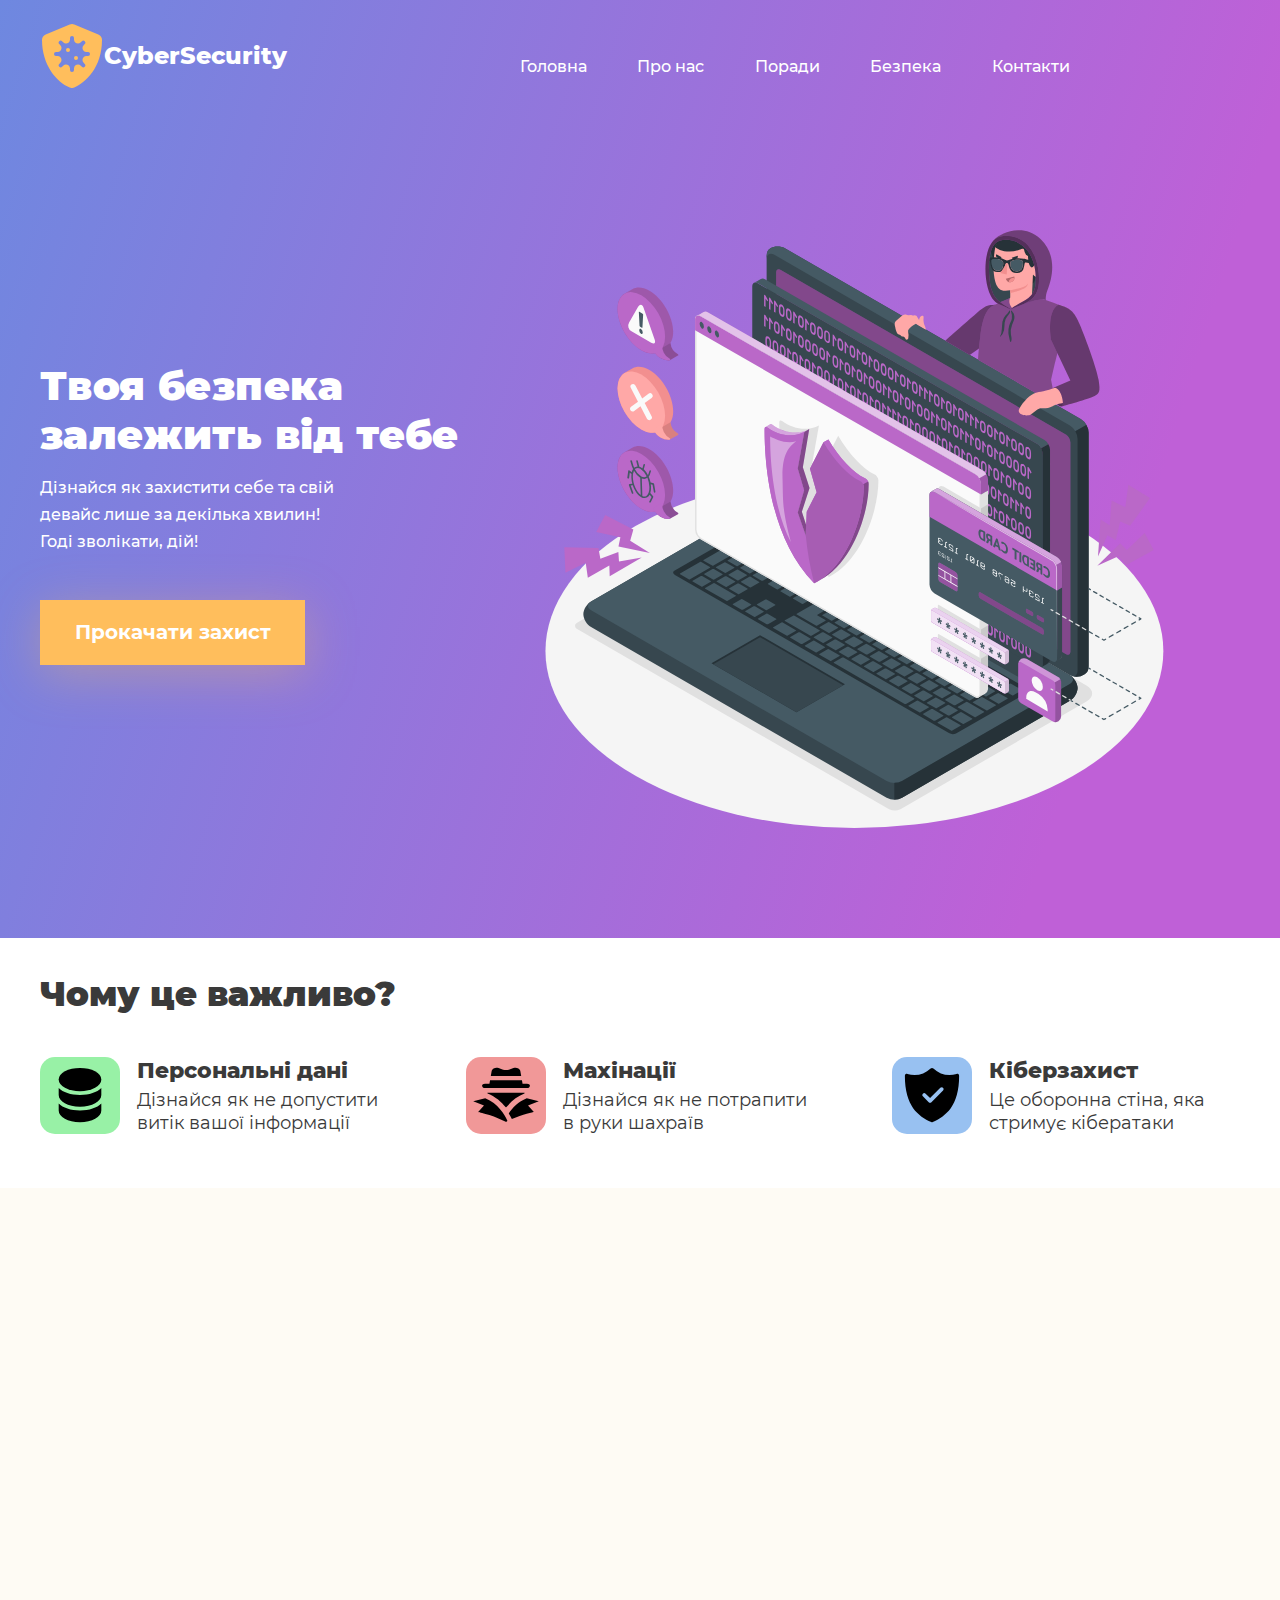
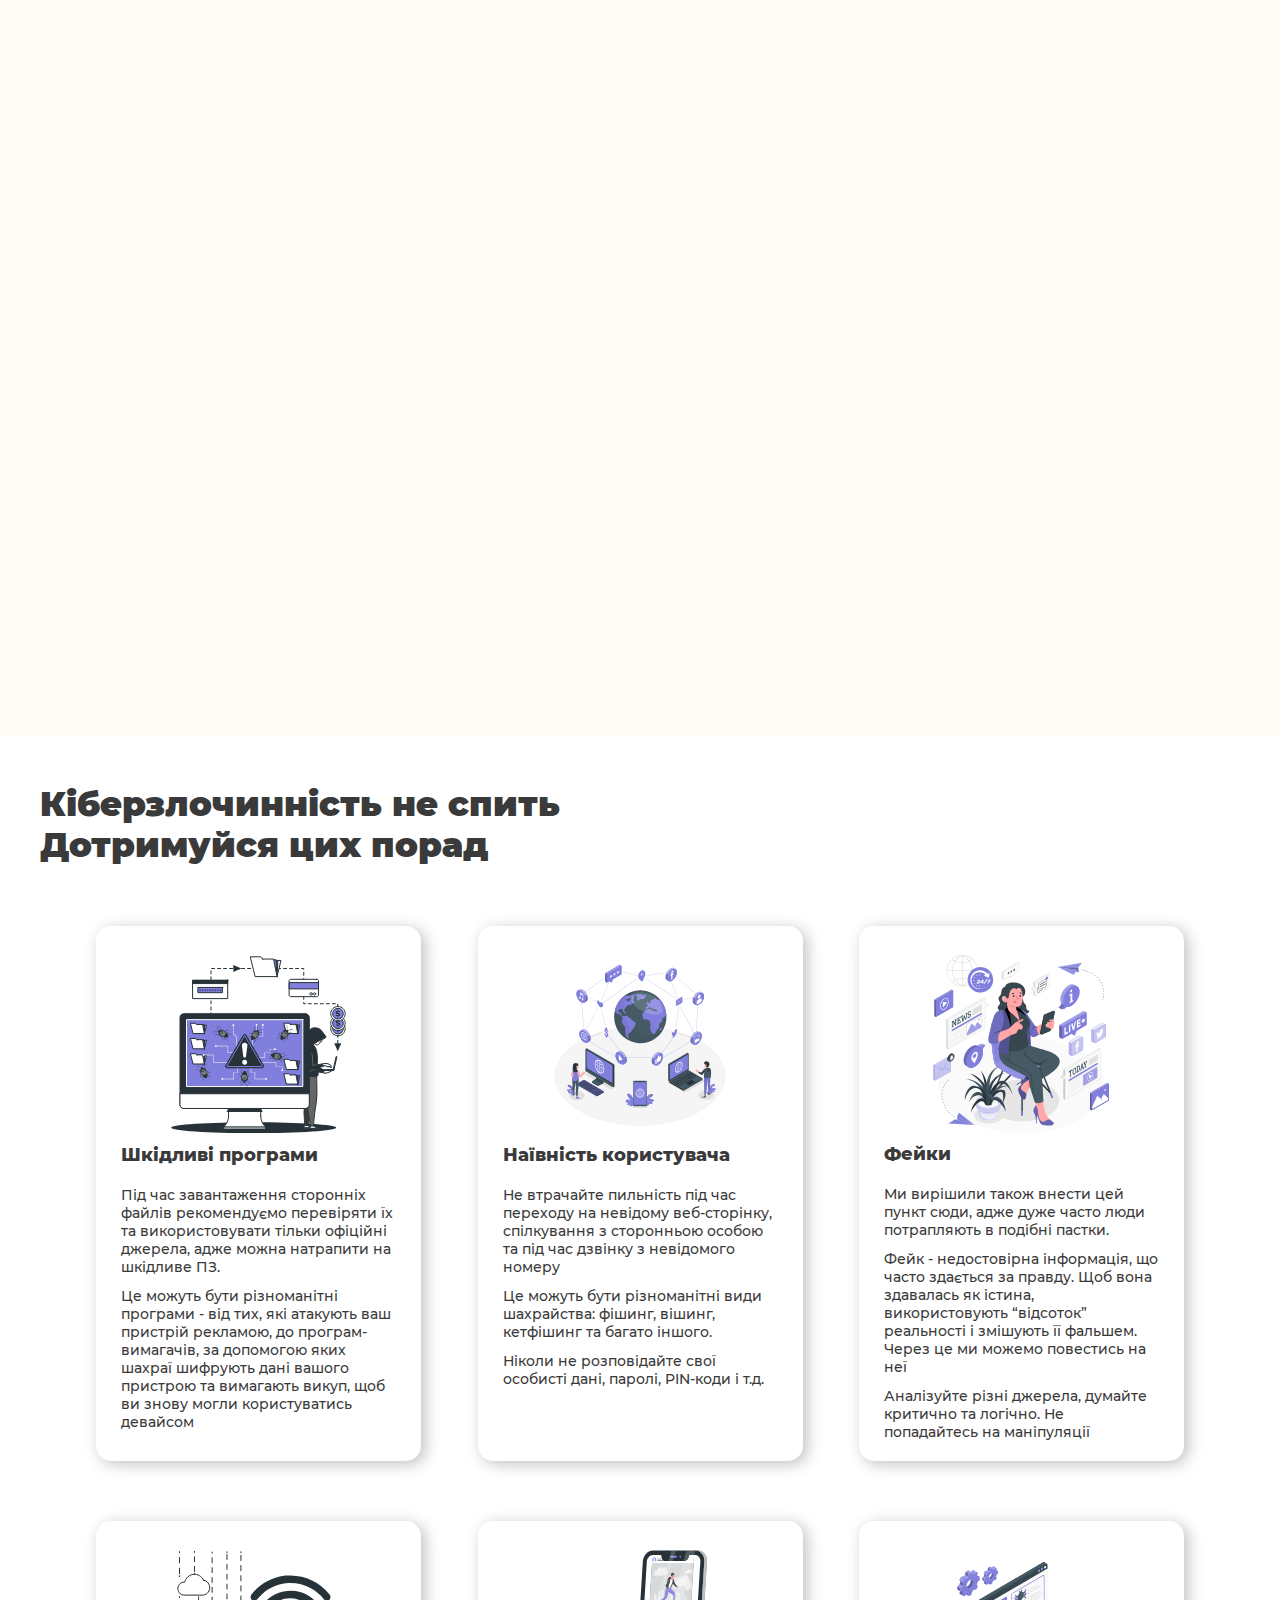
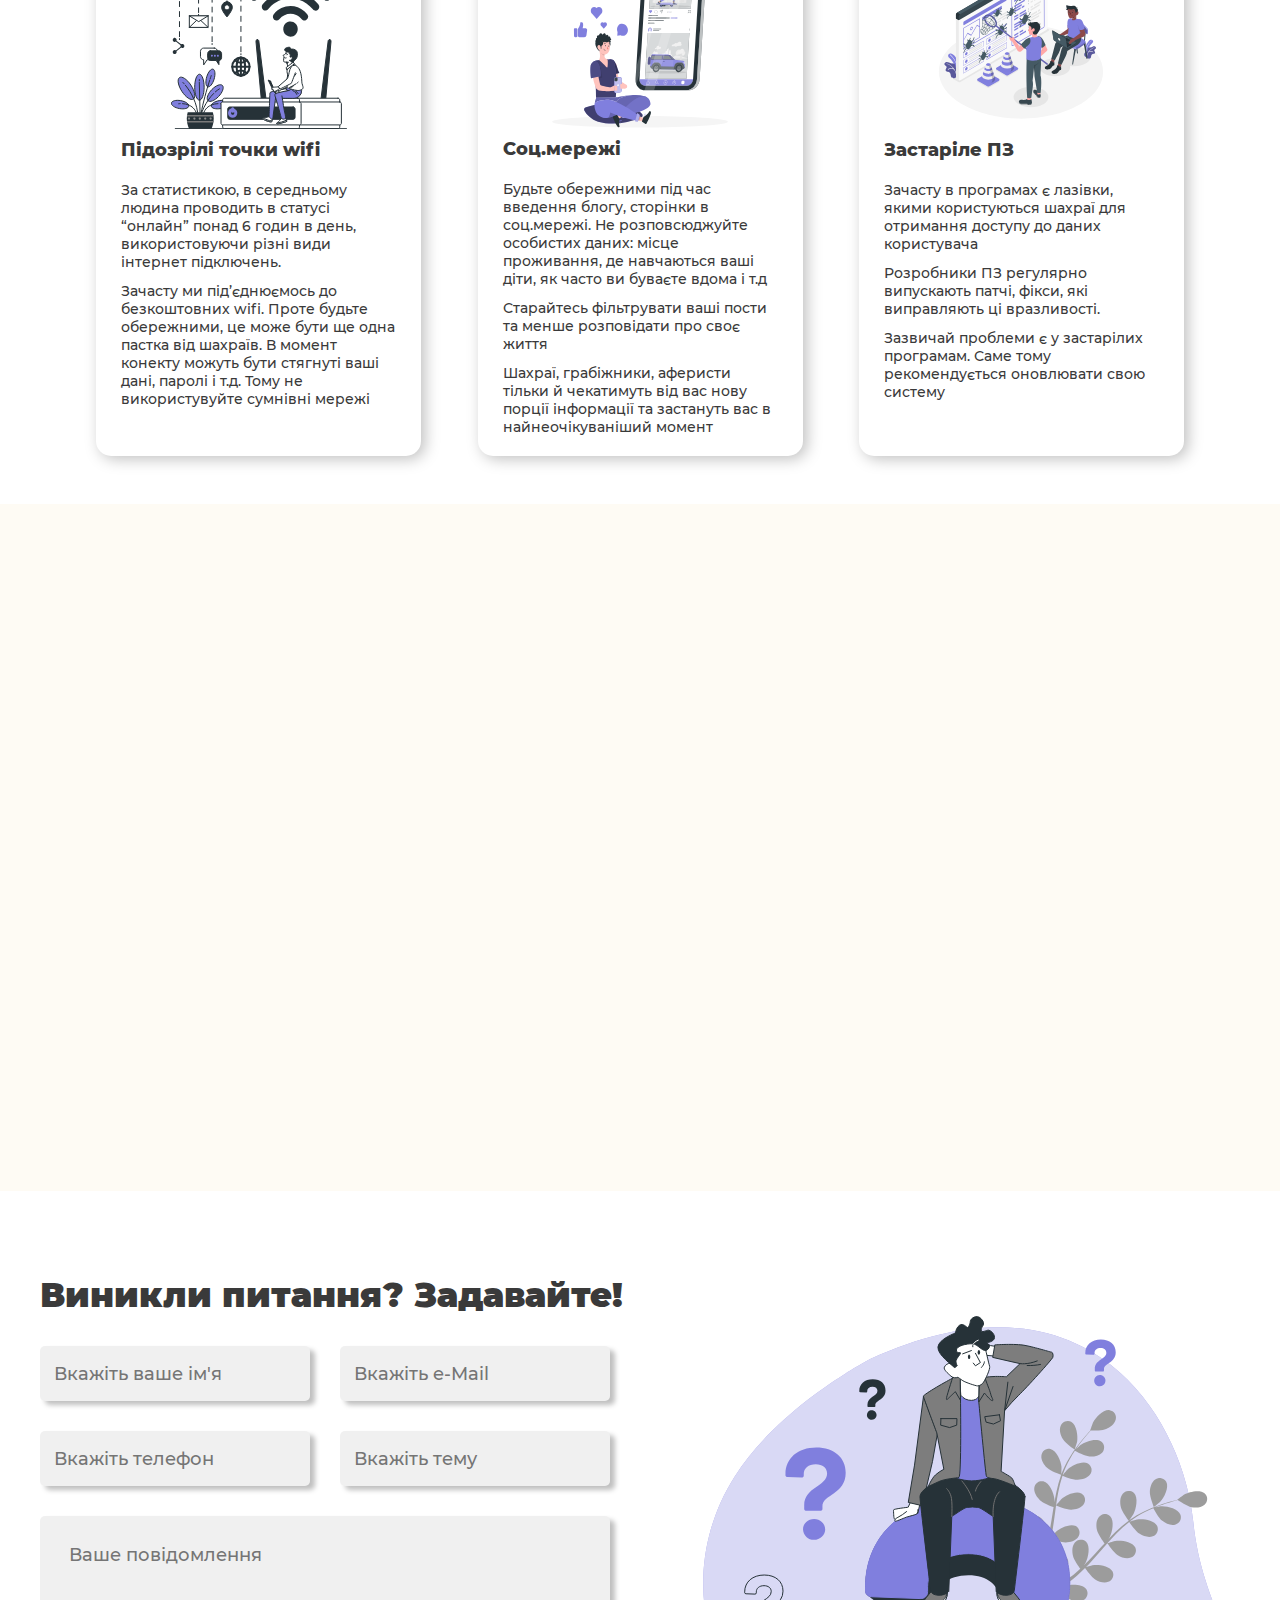
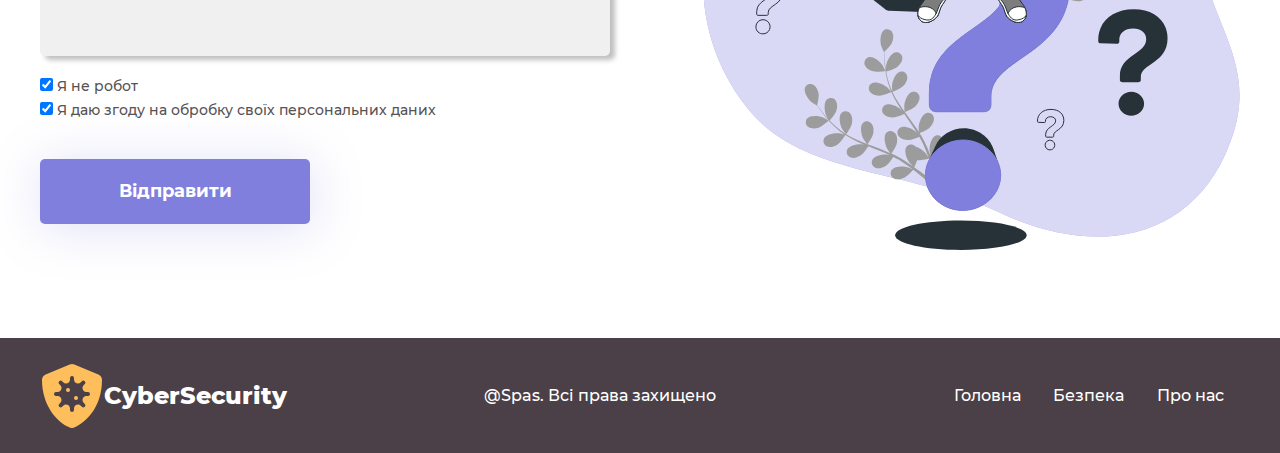
==== commit 390ac7d6: "add ReadMe.md" ====
--- a/index.html
+++ b/index.html
@@ -58,7 +58,7 @@
                 <div class="trigers__list">
                     <div class="card">
                         <div class="card__img green">
-                            <img src="./image/PersonData.svg" alt="Втрата персональних даних">
+                            <img src="./image/triggers/PersonData.svg" alt="Втрата персональних даних">
                         </div>
                         <div class="card__content">
                             <h3>Персональні дані</h3>
@@ -67,7 +67,7 @@
                     </div>
                     <div class="card">
                         <div class="card__img red">
-                            <img c src="./image/nounHacker.svg" alt="Махінації">
+                            <img c src="./image/triggers/nounHacker.svg" alt="Махінації">
                         </div>
                         <div class="card__content">
                             <h3>Махінації</h3>
@@ -76,7 +76,7 @@
                     </div>
                     <div class="card">
                         <div class="card__img blue">
-                            <img src="./image/shield.svg" alt="Кіберзахист">
+                            <img src="./image/triggers/shield.svg" alt="Кіберзахист">
                         </div>
                         <div class="card__content">
                             <h3>Кіберзахист</h3>
@@ -1525,13 +1525,13 @@
                 </div>
                 <div class="footer__info">
                     <div class="copyright">
-                        <p>@SpasOleg. Всі права захищено</p>
+                        <p>@Spas. Всі права захищено</p>
                     </div>
                     <nav class="footer__nav">
                         <ul class="footer__nav__list">
-                            <li><a href="#">Головна</a></li>
-                            <li><a href="#">Безпека</a></li>
-                            <li><a href="#">Про нас</a></li>
+                            <li><a href="./index.html">Головна</a></li>
+                            <li><a href="./pages/upgradeSecurity.html">Безпека</a></li>
+                            <li><a href="./index.html">Про нас</a></li>
                         </ul>
                     </nav>
                 </div>
--- a/style/mainPage.css
+++ b/style/mainPage.css
@@ -200,7 +200,7 @@
   opacity: 0;
   -webkit-transition: all .6s ease .2s;
   transition: all .6s ease .2s;
-  border: #ffbe5c 1px solid;
+  border: #ffbe5c 2px solid;
 }
 
 main .main__content .hero__offer__block .hero__btn a {
@@ -1346,6 +1346,24 @@
     font-size: 30px;
     line-height: 38px;
   }
+  #popupPlace .popupContent .popupContent__main {
+    width: 270px;
+    height: 220px;
+    display: -webkit-box;
+    display: -ms-flexbox;
+    display: flex;
+    -webkit-box-pack: center;
+        -ms-flex-pack: center;
+            justify-content: center;
+  }
+  #popupPlace .popupContent .popupContent__main img {
+    height: 100px;
+    width: 100px;
+  }
+  #popupPlace .popupContent .popupContent__main h3 {
+    font-size: 24px;
+    line-height: 34px;
+  }
   footer .footer__content .footer__info .copyright p,
   footer .footer__content .footer__info .copyright p {
     font-size: 16px;
@@ -1656,15 +1674,17 @@
 
 main .main__content .hero__offer__block .hero__btn:hover {
   background-color: inherit;
-  border: 1px #ffbe5c solid;
+  border: 2px #ffbe5c solid;
   -webkit-box-shadow: none;
           box-shadow: none;
   border-radius: 15px;
 }
 
 .advice__content .advice__main .advice__card:hover {
-  -webkit-box-shadow: 4px 3px 15px 0px #00000093;
-          box-shadow: 4px 3px 15px 0px #00000093;
+  -webkit-box-shadow: 4px 3px 15px 0px #00000090;
+          box-shadow: 4px 3px 15px 0px #00000090;
+  -webkit-transform: translateY(-2%);
+          transform: translateY(-2%);
 }
 
 .popupContent {
@@ -1678,6 +1698,10 @@
     opacity: 1;
     background-color: #00000061;
   }
+  70% {
+    opacity: 1;
+    background-color: #00000061;
+  }
   99% {
     background-color: #00000044;
   }
@@ -1691,6 +1715,10 @@
     opacity: 1;
     background-color: #00000061;
   }
+  70% {
+    opacity: 1;
+    background-color: #00000061;
+  }
   99% {
     background-color: #00000044;
   }
